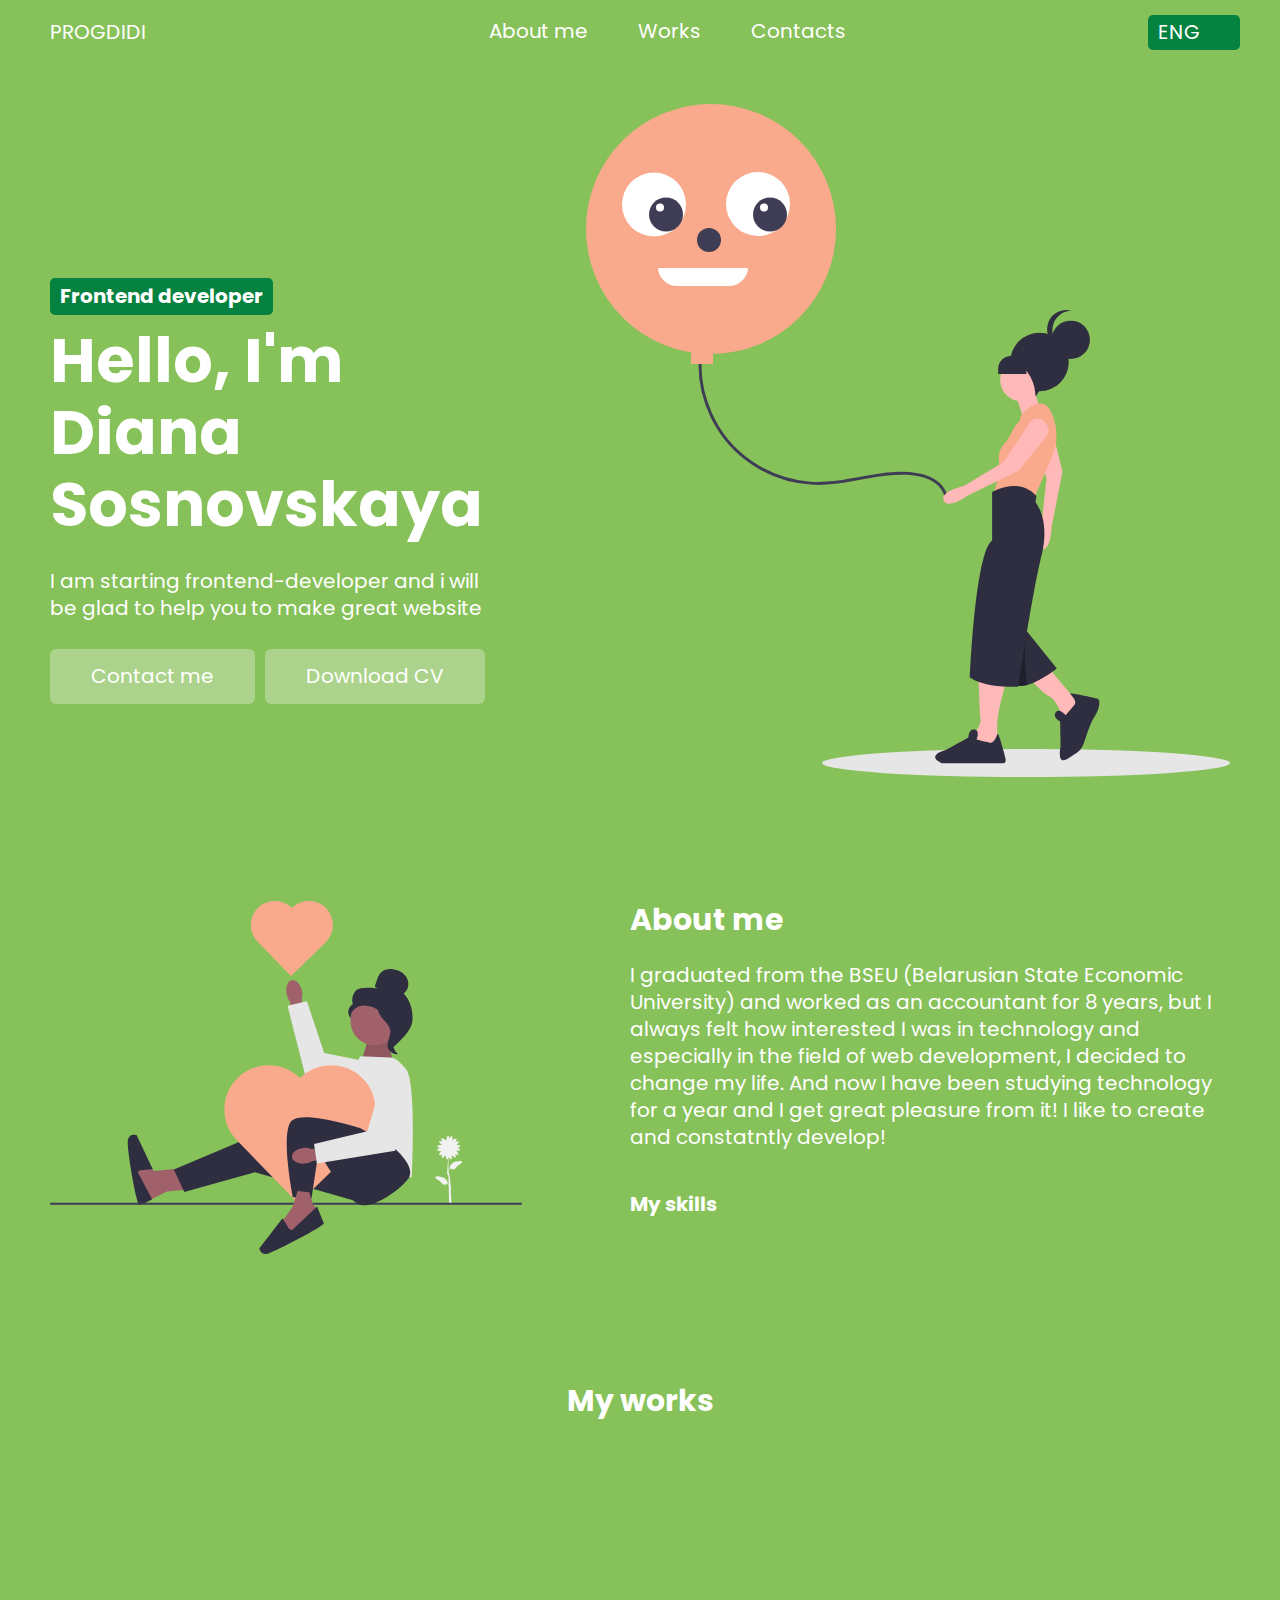
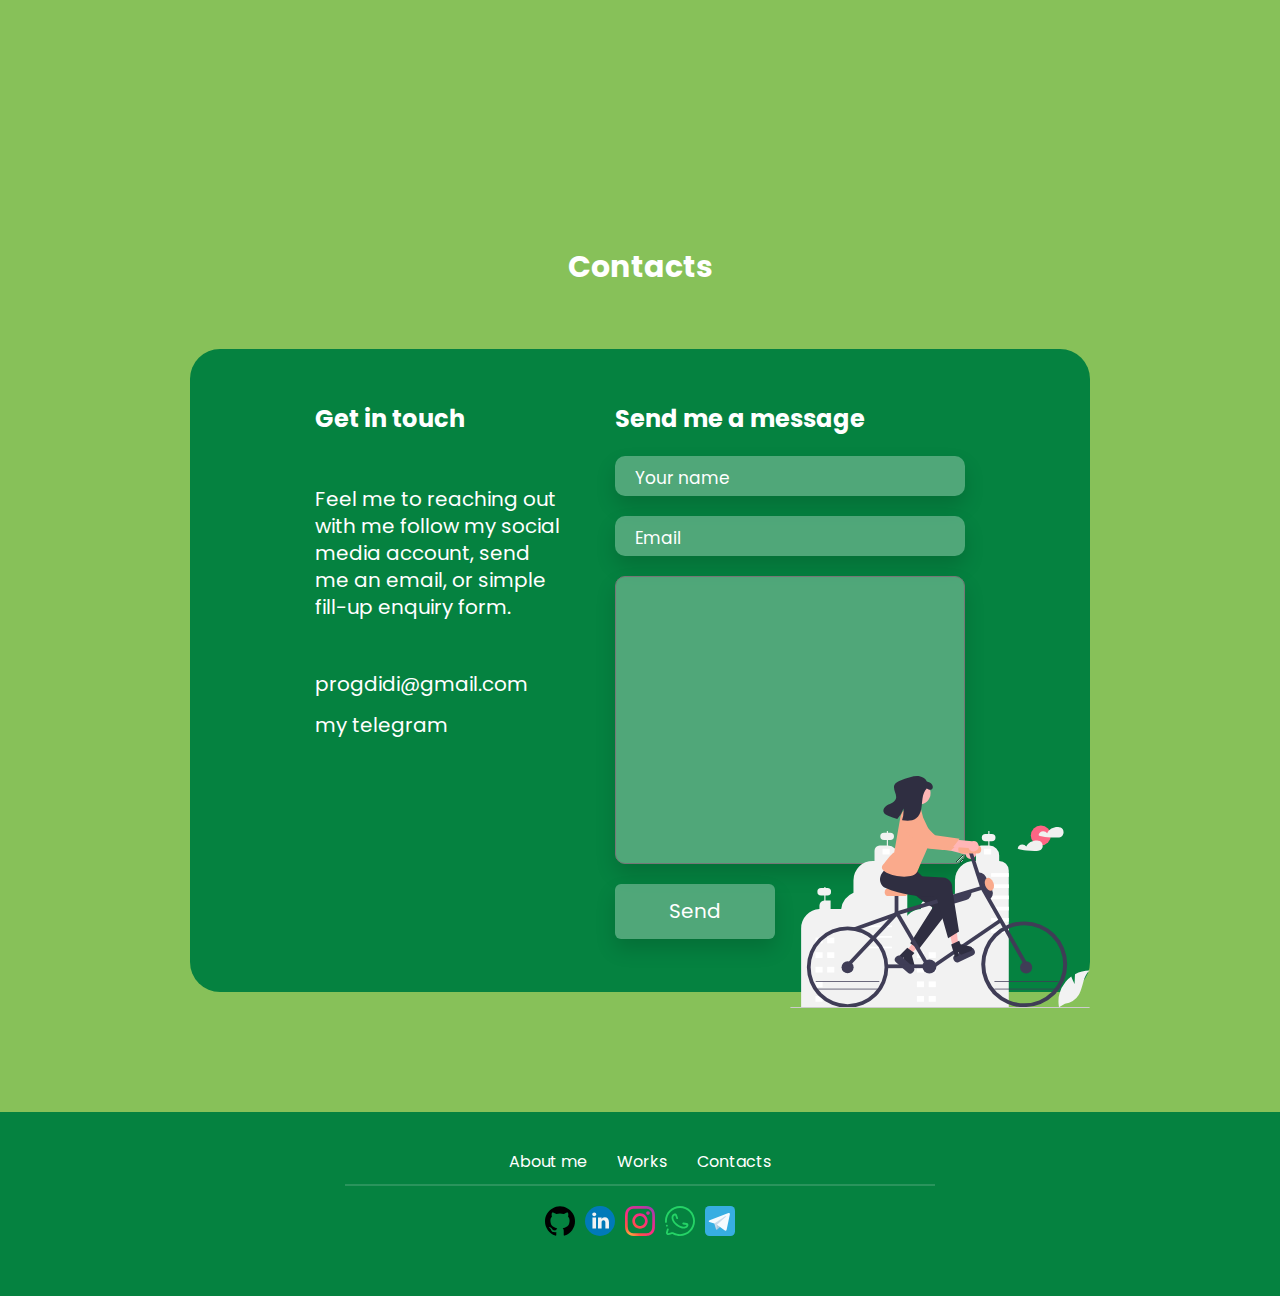
==== index.html @ 3c2c2217 "Update index.html" ====
<!DOCTYPE html>
<html lang="en">
<head>
    <meta charset="UTF-8">
    <meta http-equiv="X-UA-Compatible" content="IE=edge">
    <meta name="viewport" content="width=device-width, initial-scale=1.0">
    <title>progdidi portfolio</title>
    <link rel="preconnect" href="https://fonts.googleapis.com">
    <link rel="preconnect" href="https://fonts.gstatic.com" crossorigin>
    <link href="https://fonts.googleapis.com/css2?family=Poppins:wght@400;500;700&display=swap" rel="stylesheet">
    <link rel="icon" href="images/progdidi-website-favicon-black.png" type="image/x-icon">
    <link rel="stylesheet" href="https://cdnjs.cloudflare.com/ajax/libs/font-awesome/6.4.0/css/all.min.css" integrity="sha512-iecdLmaskl7CVkqkXNQ/ZH/XLlvWZOJyj7Yy7tcenmpD1ypASozpmT/E0iPtmFIB46ZmdtAc9eNBvH0H/ZpiBw==" crossorigin="anonymous" referrerpolicy="no-referrer" />
    <link rel="stylesheet" href="css/style.min.css">
</head>
<body>

    <header class="header">
        <div class="container">
            <div class="header__inner">
                <a href="#" class="header__logo"> 
                    PROGDIDI
                </a>
                
                <nav class="menu">
                    <button class="menu__btn">
                        <span></span>
                        <span></span>
                        <span></span>
                    </button>
                    <ul class="menu__list">
                        <li class="menu__list-item"><a href="#about" class="menu__list-link lng-menu-about">About me</a></li>
                        <li class="menu__list-item"><a href="#works" class="menu__list-link lng-menu-works">Works</a></li>
                        <li class="menu__list-item"><a href="#contacts" class="menu__list-link lng-menu-contacts">Contacts</a></li>
                    </ul>
                </nav>

                <div class="languages">

                    <div id="select" class="languages-select">
                        <div class="languages-select__input">
                            <span>ENG</span>
                            <i class="fa fa-angle-down" aria-hidden="true"></i> 
                        </div>
                        <div class="languages-select__dropdown">
                            <ul class="languages-select__list">
                                <li class="languages-select__list-item">ENG</li>
                                <li class="languages-select__list-item">RU</li>
                            </ul>
                        </div>
                    </div>
                </div>
            </div>           

        </div>
    </header>

   <section class="promo">
        <div class="container">
            <div class="promo__inner">
                <div class="promo__info">
                    <h4 class="promo__info-subtitle">Frontend developer</h4>
                    <h1 class="promo__info-title lng-title">Hello, I'm Diana Sosnovskaya</h1>
                    <p class="promo__info-descr lng-descr">I am starting frontend-developer and i will be glad to help you to make great website </p>
                    <div class="promo__info-buttons">
                        <a href="#contacts" class="promo__info-btn contact">Contact me</a>
                        <a href="helpers/resume.pdf" download class="promo__info-btn cv">Download CV</a>
                    </div>
                </div>
                <div class="promo__visual">
                    <img src="images/header/main.svg" alt="promo" class="promo__visual-img">
                </div>
            </div>
            
        </div>
    </section>

    <section id="about" class="about">
        <div class="container">
            <div class="about__inner">
                <div class="about__media">
                    <img src="images/about/about.svg" alt="" class="about__media-img">
                </div>
                <div class="about__content">
                    <h3 class="about__title section__title lng-menu-about">About me</h3>
                    <p class="about__text lng-about">I graduated from the BSEU (Belarusian State Economic University) and worked as an accountant for 8 years, but I always felt how interested I was in technology and especially in the field of web development, I decided to change my life. And now I have been studying technology for a year and I get great pleasure from it! I like to create and constatntly develop! </p>

                    
                    <div class="skills__items">
                        <h3 class="about__title">My skills</h3>
                        <ul class="skills__list">
                            <li class="skills__list-item wow animate__animated data-wow-duration="2s" data-wow-delay="0.1s"">
                                <img src="images/about/skills/html.svg" alt="html" class="skills__list-img">
                            </li>

                            <li class="skills__list-item wow animate__animated data-wow-duration="2s" data-wow-delay="0.2s"">
                                <img src="images/about/skills/css.svg" alt="css" class="skills__list-img">
                            </li>

                            <li class="skills__list-item wow animate__animated data-wow-duration="2s" data-wow-delay="0.3s"">
                                <img src="images/about/skills/js.svg" alt="javascript" class="skills__list-img">
                            </li>

                            <li class="skills__list-item wow animate__animated data-wow-duration="2s" data-wow-delay="0.4s"">
                                <img src="images/about/skills/react.svg" alt="react" class="skills__list-img">
                            </li>

                            <li class="skills__list-item wow animate__animated data-wow-duration="2s" data-wow-delay="0.5s"">
                                <img src="images/about/skills/redux.svg" alt="redux" class="skills__list-img">
                            </li>

                            <li class="skills__list-item wow animate__animated data-wow-duration="2s" data-wow-delay="0.5s"">
                                <img src="images/about/skills/tailwind.svg" alt="tailwind" class="skills__list-img">
                            </li>

                            <li class="skills__list-item wow animate__animated data-wow-duration="2s" data-wow-delay="0.6s"">
                                <img src="images/about/skills/git.svg" alt="git" class="skills__list-img">
                            </li>
                            
                        </ul>
                    </div>
                </div>
            </div>
            
        </div>
    </section>

    <section id="works" class="works">
        <div class="container">
            <h3 class="section__title works__title lng-menu-works">My works</h3>

            <div class="works__inner">
                <!-- clerksy -->
                <div class="works__item wow animate__animated data-wow-duration="2s" data-wow-delay="0.6s"">
                    <div class="works__item-about">
                        <div class="works__item-tags">
                            <p class="works-tag">html</p><p class="works-tag">scss</p><p class="works-tag">js</p><p class="works-tag">gulp</p>
                        </div>

                        <div class="slider">
                            <div class="slider-container">
                                <div class="slide">
                                    <img src="images/works/clerksy1.png" alt="calc" class="works__item-img slide-img">
                                </div>
                                <div class="slide">
                                    <img src="images/works/clerksy2.png" alt="calc" class="works__item-img slide-img">
                                </div>
                                <div class="slide">
                                    <img src="images/works/clerksy3.png" alt="calc" class="works__item-img slide-img">
                                </div>
                                <div class="slide">
                                    <img src="images/works/clerksy4.png" alt="calc" class="works__item-img slide-img">
                                </div>
                                <div class="slide">
                                    <img src="images/works/clerksy5.png" alt="calc" class="works__item-img slide-img">
                                </div>
                                <div class="slide">
                                    <img src="images/works/clerksy6.png" alt="calc" class="works__item-img slide-img">
                                </div>
                                <div class="slide">
                                    <img src="images/works/clerksy7.png" alt="calc" class="works__item-img slide-img">
                                </div>
                                <div class="slide">
                                    <img src="images/works/clerksy8.png" alt="calc" class="works__item-img slide-img">
                                </div>
                            </div>
                            <div class="button-container">
                                <button class="prevBtn"><</button>
                                <button class="nextBtn">></button>
                            </div>
                        </div>
                        <h5 class="works__item-title">Landing page for HR company</h5>
                        <p class="works__item-decr lng-meditation">Responsive landing page about meditation, made using HTML, SCSS, Javascript. Compiled via Gulp </p>
    
                        <div class="works__item-buttons">
                            <a href="https://progdidi.github.io/clerksy/app" class="works__item-link lng-visit" target="_blank">visit</a>
                            <a href="https://github.com/progdidi/clerksy" class="works__item-link" target="_blank">github</a>
                        </div>
                    </div>
                </div>

                <!-- coffeshop -->
                <div class="works__item wow animate__animated data-wow-duration="2s" data-wow-delay="0.2s"">
                    <div class="works__item-about">
                        <div class="works__item-tags">
                            <p class="works-tag">html</p><p class="works-tag">scss</p><p class="works-tag">js</p><p class="works-tag">gulp</p>
                        </div>

                        <div class="slider">
                            <div class="slider-container">
                                <div class="slide">
                                    <img src="images/works/coffeeshop.jpg" alt="calc" class="works__item-img slide-img">
                                </div>
                                <div class="slide">
                                    <img src="images/works/coffeeshop2.jpg" alt="calc" class="works__item-img slide-img">
                                </div>
                                <div class="slide">
                                    <img src="images/works/coffeeshop3.jpg" alt="calc" class="works__item-img slide-img">
                                </div>
                                <div class="slide">
                                    <img src="images/works/coffeeshop4.jpg" alt="calc" class="works__item-img slide-img">
                                </div>
                                <div class="slide">
                                    <img src="images/works/coffeeshop5.jpg" alt="calc" class="works__item-img slide-img">
                                </div>
                                <div class="slide">
                                    <img src="images/works/coffeeshop6.jpg" alt="calc" class="works__item-img slide-img">
                                </div>
                            </div>
                            <div class="button-container">
                                <button class="prevBtn"><</button>
                                <button class="nextBtn">></button>
                            </div>
                        </div>
                       
                        <h5 class="works__item-title">Coffeshop Website</h5>
                        <p class="works__item-decr lng-coffeshop">Responsive landing page for a coffee shop, made using HTML, CCSS, Javascript. Compiled via Gulp</p>
    
                        <div class="works__item-buttons">
                            <a href="https://progdidi.github.io/projects/coffeshop/" class="works__item-link lng-visit" target="_blank">visit</a>
                            <a href="https://github.com/progdidi/coffeshop" class="works__item-link" target="_blank">github</a>
                        </div>
                    </div>
                </div>


                
                <!-- gentlekiss -->
                <div class="works__item wow animate__animated data-wow-duration="2s" data-wow-delay="0.4s"">
                    <div class="works__item-about">
                        <div class="works__item-tags">
                            <p class="works-tag">html</p><p class="works-tag">css</p><p class="works-tag">js</p><p class="works-tag">phpmailer</p>
                        </div>

                        <div class="slider">
                            <div class="slider-container">
                                <div class="slide">
                                    <img src="images/works/coprus1.png" alt="calc" class="works__item-img slide-img">
                                </div>
                                <div class="slide">
                                    <img src="images/works/coprus2.png" alt="calc" class="works__item-img slide-img">
                                </div>
                                <div class="slide">
                                    <img src="images/works/coprus3.png" alt="calc" class="works__item-img slide-img">
                                </div>
                                <div class="slide">
                                    <img src="images/works/coprus4.png" alt="calc" class="works__item-img slide-img">
                                </div>
                                <div class="slide">
                                    <img src="images/works/coprus5.png" alt="calc" class="works__item-img slide-img">
                                </div>
                                <div class="slide">
                                    <img src="images/works/coprus6.png" alt="calc" class="works__item-img slide-img">
                                </div>
                                <div class="slide">
                                    <img src="images/works/coprus7.png" alt="calc" class="works__item-img slide-img">
                                </div>
                            </div>
                            <div class="button-container">
                                <button class="prevBtn"><</button>
                                <button class="nextBtn">></button>
                            </div>
                        </div>
                        <h5 class="works__item-title">Website for copywrighter</h5>
                        <p class="works__item-decr lng-gentlekiss">Responsive landing page for a copywrighter, made using HTML, SCSS, Javascript. Compiled via Gulp </p>
    
                        <div class="works__item-buttons">
                            <a href="https://koprus.ru" class="works__item-link lng-visit" target="_blank">visit</a>
                            <a href="https://github.com/progdidi/coprus" class="works__item-link" target="_blank">github</a>
                        </div>
                    </div>
                    
                    
                    
                </div>
                 <!-- portfolio -->
                 <div class="works__item wow animate__animated data-wow-duration="2s" data-wow-delay="0.2s"">
                    <div class="works__item-about">
                        <div class="works__item-tags">
                            <p class="works-tag">html</p><p class="works-tag">scss</p><p class="works-tag">js</p><p class="works-tag">gulp</p>
                        </div>

                        <div class="slider">
                            <div class="slider-container">
                                <div class="slide">
                                    <img src="images/works/portfolio.jpg" alt="calc" class="works__item-img slide-img">
                                </div>
                                <div class="slide">
                                    <img src="images/works/portfolio2.jpg" alt="calc" class="works__item-img slide-img">
                                </div>
                                <div class="slide">
                                    <img src="images/works/portfolio3.jpg" alt="calc" class="works__item-img slide-img">
                                </div>
                                <div class="slide">
                                    <img src="images/works/portfolio4.jpg" alt="calc" class="works__item-img slide-img">
                                </div>
                                <div class="slide">
                                    <img src="images/works/portfolio5.jpg" alt="calc" class="works__item-img slide-img">
                                </div>
                            </div>
                            <div class="button-container">
                                <button class="prevBtn"><</button>
                                <button class="nextBtn">></button>
                            </div>
                        </div>
                        
                        <h5 class="works__item-title">My portfolio</h5>
                        <p class="works__item-decr lng-portfolio">Responsive multilanguage portfolio landing page , made using HTML, SCSS, Javascript. Compiled via Gulp</p>
    
                        <div class="works__item-buttons">
                            <a href="https://github.com/progdidi/portfolio" class="works__item-link" target="_blank">github</a>
                        </div>
                    </div>
                    
                    
                </div>

                <!-- BeHood -->
                <div class="works__item wow animate__animated data-wow-duration="2s" data-wow-delay="0.6s"">
                    <div class="works__item-about">
                        <div class="works__item-tags">
                            <p class="works-tag">html</p><p class="works-tag">scss</p><p class="works-tag">js</p><p class="works-tag">gulp</p>
                        </div>

                        <div class="slider">
                            <div class="slider-container">
                                <div class="slide">
                                    <img src="images/works/behood.png" alt="calc" class="works__item-img slide-img">
                                </div>
                                <div class="slide">
                                    <img src="images/works/behood.png" alt="calc" class="works__item-img slide-img">
                                </div>
                            </div>
                            <div class="button-container">
                                <button class="prevBtn"><</button>
                                <button class="nextBtn">></button>
                            </div>
                        </div>
                        <h5 class="works__item-title">Positive quotes generator</h5>
                        <p class="works__item-decr lng-meditation">Responsive landing page for quotes generator, made using HTML, SCSS, Javascript. Compiled via Gulp </p>
    
                        <div class="works__item-buttons">
                            <a href="https://progdidi.github.io/BeHood/app" class="works__item-link lng-visit" target="_blank">visit</a>
                            <a href="https://github.com/progdidi/BeHood" class="works__item-link" target="_blank">github</a>
                        </div>
                    </div>
                 
                    
                   
                </div>

                <!-- calculator -->
                <div class="works__item wow animate__animated data-wow-duration="2s" data-wow-delay="0.2s"">
                    <div class="works__item-about">
                        <div class="works__item-tags">
                            <p class="works-tag">html</p><p class="works-tag">tailwindcss</p><p class="works-tag">js</p>
                        </div>

                        <div class="slider">
                            <div class="slider-container">
                                <div class="slide">
                                    <img src="images/works/calculator.jpg" alt="calc" class="works__item-img slide-img">
                                </div>
                                <div class="slide">
                                    <img src="images/works/calculator.jpg" alt="calc" class="works__item-img slide-img">
                                </div>
                                </div>
                            <div class="button-container">
                                <button class="prevBtn"><</button>
                                <button class="nextBtn">></button>
                            </div>
                        </div>
                       
                        <h5 class="works__item-title">Calculator</h5>
                        <p class="works__item-decr lng-coffeshop">Calculator made with JS and TailwindCSS</p>
    
                        <div class="works__item-buttons">
                            <a href="https://progdidi.github.io/projects/coffeshop/" class="works__item-link lng-visit" target="_blank">visit</a>
                            <a href="https://github.com/progdidi/coffeshop" class="works__item-link" target="_blank">github</a>
                        </div>
                    </div>
                    
                    
                    
                </div>

                <!-- donelist -->
                <div class="works__item wow animate__animated data-wow-duration="2s" data-wow-delay="0.2s"">
                    <div class="works__item-about">
                        <div class="works__item-tags">
                            <p class="works-tag">html</p><p class="works-tag">tailwindcss</p><p class="works-tag">js</p>
                        </div>

                        <div class="slider">
                            <div class="slider-container">
                                <div class="slide">
                                    <img src="images/works/donelist.jpg" alt="calc" class="works__item-img slide-img">
                                </div>
                                <div class="slide">
                                    <img src="images/works/donelist.jpg" alt="calc" class="works__item-img slide-img">
                                </div>
                                </div>
                            <div class="button-container">
                                <button class="prevBtn"><</button>
                                <button class="nextBtn">></button>
                            </div>
                        </div>
                       
                        <h5 class="works__item-title">DoneList</h5>
                        <p class="works__item-decr lng-coffeshop">todo list and notes</p>
    
                        <div class="works__item-buttons">
                            <a href="https://progdidi.github.io/projects/coffeshop/" class="works__item-link lng-visit" target="_blank">visit</a>
                            <a href="https://github.com/progdidi/coffeshop" class="works__item-link" target="_blank">github</a>
                        </div>
                    </div>
                    
                    
                    
                </div>

                                
                
                <!-- food-zero -->
                <div class="works__item wow animate__animated data-wow-duration="2s" data-wow-delay="0.2s"">
                    <div class="works__item-about">
                        <div class="works__item-tags">
                            <p class="works-tag">html</p><p class="works-tag">css</p><p class="works-tag">react</p>
                        </div>

                        <div class="slider">
                            <div class="slider-container">
                                <div class="slide">
                                    <img src="images/works/food-zero.png" alt="calc" class="works__item-img slide-img">
                                </div>
                                <div class="slide">
                                    <img src="images/works/food-zero1.jpg" alt="calc" class="works__item-img slide-img">
                                </div>
                                <div class="slide">
                                    <img src="images/works/food-zero2.jpg" alt="calc" class="works__item-img slide-img">
                                </div>
                                <div class="slide">
                                    <img src="images/works/food-zero3.jpg" alt="calc" class="works__item-img slide-img">
                                </div>
                                <div class="slide">
                                    <img src="images/works/food-zero4.jpg" alt="calc" class="works__item-img slide-img">
                                </div>
                                <div class="slide">
                                    <img src="images/works/food-zero5.jpg" alt="calc" class="works__item-img slide-img">
                                </div>
                            </div>
                            <div class="button-container">
                                <button class="prevBtn"><</button>
                                <button class="nextBtn">></button>
                            </div>
                        </div>
                        <h5 class="works__item-title">Food zero</h5>
                        <p class="works__item-decr lng-organik">React manypage website for restaurant</p>
    
                        <div class="works__item-buttons">
                            <a href="https://progdidi.github.io/organik/" class="works__item-link lng-visit" target="_blank">visit</a>
                            <a href="https://github.com/progdidi/organik" class="works__item-link" target="_blank">github</a>
                        </div>
                    </div>
                </div>
                
                 <!-- study timer -->
                 <div class="works__item wow animate__animated data-wow-duration="2s" data-wow-delay="0.2s"">
                    <div class="works__item-about">
                        <div class="works__item-tags">
                            <p class="works-tag">html</p><p class="works-tag">scss</p><p class="works-tag">js</p><p class="works-tag">gulp</p>
                        </div>

                        <div class="slider">
                            <div class="slider-container">
                                <div class="slide">
                                    <img src="images/works/generator.png" alt="calc" class="works__item-img slide-img">
                                </div>
                            </div>
                            <div class="button-container">
                                <button class="prevBtn"><</button>
                                <button class="nextBtn">></button>
                            </div>
                        </div>
                        <h5 class="works__item-title">Study timer</h5>
                        <p class="works__item-decr lng-generator">Study timer on JavaScript</p>
    
                        <div class="works__item-buttons">
                            <a href="https://progdidi.github.io/narutoQ" class="works__item-link lng-visit" target="_blank">visit</a>
                            <a href="https://github.com/progdidi/narutoQ" class="works__item-link" target="_blank">github</a>
                        </div>
                    </div>
                    
                    
                    
                </div>
                <!-- mediation -->
                <div class="works__item wow animate__animated data-wow-duration="2s" data-wow-delay="0.6s"">
                    <div class="works__item-about">
                        <div class="works__item-tags">
                            <p class="works-tag">html</p><p class="works-tag">scss</p><p class="works-tag">js</p><p class="works-tag">gulp</p>
                        </div>

                        <div class="slider">
                            <div class="slider-container">
                                <div class="slide">
                                    <img src="images/works/meditation.jpg" alt="calc" class="works__item-img slide-img">
                                </div>
                                <div class="slide">
                                    <img src="images/works/meditation2.jpg" alt="calc" class="works__item-img slide-img">
                                </div>
                                <div class="slide">
                                    <img src="images/works/meditation3.jpg" alt="calc" class="works__item-img slide-img">
                                </div>
                                <div class="slide">
                                    <img src="images/works/meditation4.jpg" alt="calc" class="works__item-img slide-img">
                                </div>
                                <div class="slide">
                                    <img src="images/works/meditation5.jpg" alt="calc" class="works__item-img slide-img">
                                </div>
                                <div class="slide">
                                    <img src="images/works/meditation6.jpg" alt="calc" class="works__item-img slide-img">
                                </div>
                                <div class="slide">
                                    <img src="images/works/meditation7.jpg" alt="calc" class="works__item-img slide-img">
                                </div>
                                <div class="slide">
                                    <img src="images/works/meditation8.jpg" alt="calc" class="works__item-img slide-img">
                                </div>
                            </div>
                            <div class="button-container">
                                <button class="prevBtn"><</button>
                                <button class="nextBtn">></button>
                            </div>
                        </div>
                        <h5 class="works__item-title">Website about meditation</h5>
                        <p class="works__item-decr lng-meditation">Responsive landing page about meditation, made using HTML, SCSS, Javascript. Compiled via Gulp </p>
    
                        <div class="works__item-buttons">
                            <a href="https://progdidi.github.io/projects/meditation/" class="works__item-link lng-visit" target="_blank">visit</a>
                            <a href="https://github.com/progdidi/meditation" class="works__item-link" target="_blank">github</a>
                        </div>
                    </div>
                    
                    
                   
                </div>
                <!-- organik -->
                <div class="works__item wow animate__animated data-wow-duration="2s" data-wow-delay="0.2s"">
                    <div class="works__item-about">
                        <div class="works__item-tags">
                            <p class="works-tag">html</p><p class="works-tag">css</p><p class="works-tag">react</p><p class="works-tag">redux</p>
                        </div>

                        <div class="slider">
                            <div class="slider-container">
                                <div class="slide">
                                    <img src="images/works/organik.jpg" alt="calc" class="works__item-img slide-img">
                                </div>
                                <div class="slide">
                                    <img src="images/works/organik2.jpg" alt="calc" class="works__item-img slide-img">
                                </div>
                                <div class="slide">
                                    <img src="images/works/organik3.jpg" alt="calc" class="works__item-img slide-img">
                                </div>
                                <div class="slide">
                                    <img src="images/works/organik4.jpg" alt="calc" class="works__item-img slide-img">
                                </div>
                                <div class="slide">
                                    <img src="images/works/organik5.jpg" alt="calc" class="works__item-img slide-img">
                                </div>
                                <div class="slide">
                                    <img src="images/works/organik6.jpg" alt="calc" class="works__item-img slide-img">
                                </div>
                                <div class="slide">
                                    <img src="images/works/organik7.jpg" alt="calc" class="works__item-img slide-img">
                                </div>
                                <div class="slide">
                                    <img src="images/works/organik8.jpg" alt="calc" class="works__item-img slide-img">
                                </div>
                            </div>
                            <div class="button-container">
                                <button class="prevBtn"><</button>
                                <button class="nextBtn">></button>
                            </div>
                        </div>
                        <h5 class="works__item-title">Organik shop Website</h5>
                        <p class="works__item-decr lng-organik">React manypage website for shop of organik projects</p>
    
                        <div class="works__item-buttons">
                            <a href="https://progdidi.github.io/organik/" class="works__item-link lng-visit" target="_blank">visit</a>
                            <a href="https://github.com/progdidi/organik" class="works__item-link" target="_blank">github</a>
                        </div>
                    </div>
                    
                    
                    
                </div>
               
                
               
                
              </div>
        </div>
    </section>
 
    <section id="contacts" class="contacts">
        <div class="container">
            <h3 class="contacts__title lng-menu-contacts section__title">Contacts</h3>
            <div class="contacts__inner">
                <div class="contacts__description">
                    <h6 class="contacts__description-title section__subtitle">Get in touch</h6>
                    <p class="contacts__description-text">Feel me to reaching out with me follow my social media account, send me an email, or simple fill-up enquiry form.</p>
                    <a href="mail:progdidi@gmail.com" class="contacts__description-mail">progdidi@gmail.com</a>
                    <p class="contacts__description-telegram">my telegram<a href="" class="contacts__description-link"></a></p>
                    
                </div>
                <form action="mailer/mailer/smart.php" method="POST" class="contacts__form">
                    <h6 class="contacts__form-title section__subtitle">Send me a message</h6>
                    <input type="text" class="contacts__form-input" placeholder="Your name" name="name">
                    <input type="mail" class="contacts__form-input" placeholder="Email" name="email">
                    <textarea id="" cols="30" rows="10" class="contacts__form-text" name="message"></textarea>
                    <button type="submit" class="contacts__form-btn">Send</button>
                </form>
            </div>

            

        </div>

       
    </section>

    <footer class="footer">
        <div class="container">
            <div class="footer__menu">
                <ul class="menu__list">
                    <li class="menu__list-item "><a href="#about" class="menu__list-link lng-menu-about">About me</a></li>
                    <li class="menu__list-item"><a href="#works" class="menu__list-link lng-menu-works">Works</a></li>
                    <li class="menu__list-item"><a href="#contacts" class="menu__list-link lng-menu-contacts">Contacts</a></li>
                </ul>
            </div>

            <div class="social">
                <ul class="social__list">
                    <li class="social__list-item"><a href="https://github.com/progdidi" class="social__list-link" target="_blank"><img src="images/social/github.svg" alt="github" class="social__list-img"></a></li>
                    <li class="social__list-item"><a href="https://www.linkedin.com/in/progdidi/" class="social__list-link" target="_blank"><img src="images/social/linkedin.svg" alt="linkedin" class="social__list-img"></a></li>
                    <li class="social__list-item"><a href="https://www.instagram.com/smetankihochesh/" class="social__list-link" target="_blank"><img src="images/social/instagram.svg" alt="instagram" class="social__list-img"></a></li>
                    <li class="social__list-item"><a href="https://wa.me/48696617119" class="social__list-link" target="_blank"><img src="images/social/whatsapp.svg" alt="whatsapp" class="social__list-img"></a></li>
                    <li class="social__list-item"><a href="https://t.me/progdidi" class="social__list-link" target="_blank"><img src="images/social/telegram.svg" alt="telegram" class="social__list-img"></a></li>
                </ul>
            </div>
        </div>
    </footer> 

    
    
    <!-- <script type="text/javascript" src="http://code.jquery.com/jquery-1.7.1.min.js"></script> -->
    <script src="js/main.min.js" ></script>
</body>
</html>
---- css/style.min.css ----
*,*::before,*::after{-webkit-box-sizing:border-box;box-sizing:border-box;padding:0;margin:0}html{scroll-behavior:smooth}a{text-decoration:none;color:inherit}button{border:none;cursor:pointer}body{background-color:#87c159;color:#fff;font-family:"Poppins",sans-serif;font-size:20px;line-height:27px}.container{max-width:1200px;padding:0 10px;margin:0 auto}.section__title{text-align:center;padding:10px 30px;border-radius:4px;font-weight:700;font-size:30px;line-height:45px;margin-bottom:50px;color:#fff}.section__subtitle{font-weight:700;font-size:24px;line-height:34px;color:#fff}html{-webkit-box-sizing:border-box;box-sizing:border-box}*,*::after,*::before{-webkit-box-sizing:inherit;box-sizing:inherit}ul[class],ol[class]{padding:0}body,h1,h2,h3,h4,h5,h6,p,ul,ol,li,figure,figcaption,blockquote,dl,dd{margin:0;font-size:inherit}ul[class]{list-style:none}img{max-width:100%;display:block}input,button,textarea,select{font:inherit}a{text-decoration:none}.slick-slider{position:relative;display:block;-webkit-box-sizing:border-box;box-sizing:border-box;-webkit-touch-callout:none;-webkit-user-select:none;-moz-user-select:none;-ms-user-select:none;user-select:none;-ms-touch-action:pan-y;touch-action:pan-y;-webkit-tap-highlight-color:rgba(0,0,0,0)}.slick-list{position:relative;overflow:hidden;display:block;margin:0;padding:0}.slick-list:focus{outline:none}.slick-list.dragging{cursor:pointer;cursor:hand}.slick-slider .slick-track,.slick-slider .slick-list{-webkit-transform:translate3d(0, 0, 0);-ms-transform:translate3d(0, 0, 0);transform:translate3d(0, 0, 0)}.slick-track{position:relative;left:0;top:0;display:block;margin-left:auto;margin-right:auto}.slick-track:before,.slick-track:after{content:"";display:table}.slick-track:after{clear:both}.slick-loading .slick-track{visibility:hidden}.slick-slide{float:left;height:100%;min-height:1px;display:none}[dir=rtl] .slick-slide{float:right}.slick-slide img{display:block}.slick-slide.slick-loading img{display:none}.slick-slide.dragging img{pointer-events:none}.slick-initialized .slick-slide{display:block}.slick-loading .slick-slide{visibility:hidden}.slick-vertical .slick-slide{display:block;height:auto;border:1px solid rgba(0,0,0,0)}.slick-arrow.slick-hidden{display:none}.slick-arrow{background-color:rgba(0,0,0,0);border:none;cursor:pointer;padding:0;position:absolute;z-index:2}.work-next,.work-prev{background:-o-linear-gradient(2.68deg, #E2A300 4.47%, #E29500 95.53%);background:linear-gradient(87.32deg, #E2A300 4.47%, #E29500 95.53%);border-radius:50%;padding:12px;top:50%;-webkit-transform:translateY(-50%);-ms-transform:translateY(-50%);transform:translateY(-50%)}.work-next{right:0}.work-prev{left:0}.header{padding:15px 0 15px}.header__inner{display:-webkit-box;display:-ms-flexbox;display:flex;-webkit-box-align:center;-ms-flex-align:center;align-items:center;-webkit-box-pack:justify;-ms-flex-pack:justify;justify-content:space-between}.header .languages-select{width:100%;position:relative;margin-left:10px;min-width:82px}.header .languages-select.open .languages-select__dropdown{display:block}.header .languages-select.open .languages-select__input{border-bottom:none}.header .languages-select__input{background-color:#058240;color:#fff;padding:5px 10px;border-radius:5px;min-width:40px;display:-webkit-box;display:-ms-flexbox;display:flex;-webkit-box-pack:justify;-ms-flex-pack:justify;justify-content:space-between;-webkit-box-align:center;-ms-flex-align:center;align-items:center;padding:5px 10px;cursor:pointer;height:35px}.header .languages-select__dropdown{display:none;position:absolute;background-color:#058240;color:#fff;left:0;right:0;top:34px;max-height:100px;overflow-y:auto;-webkit-box-shadow:2px 3px 5px #058240;box-shadow:2px 3px 5px #058240}.header .languages-select__list-item{padding:5px;border-bottom:.5px solid #fff;cursor:pointer;-webkit-transition:all .5s;-o-transition:all .5s;transition:all .5s}.header .languages-select__list-item:hover{background-color:rgba(255,255,255,.3)}.header .languages-select__list-item:last-child{border-bottom:none}.menu{display:-webkit-box;display:-ms-flexbox;display:flex}.menu__btn{width:40px;height:30px;display:-webkit-box;display:-ms-flexbox;display:flex;-webkit-box-orient:vertical;-webkit-box-direction:normal;-ms-flex-direction:column;flex-direction:column;-webkit-box-pack:justify;-ms-flex-pack:justify;justify-content:space-between;padding:0;border:none;background-color:rgba(0,0,0,0);display:none}.menu__btn span{height:4px;width:100%;background-color:#fff}.menu__list{display:-webkit-box;display:-ms-flexbox;display:flex;-webkit-box-pack:justify;-ms-flex-pack:justify;justify-content:space-between;max-width:810px}.menu__list-item{margin-left:50px;border-bottom:2px solid rgba(0,0,0,0);-webkit-transition:all .3s;-o-transition:all .3s;transition:all .3s}.menu__list-item:hover{border-bottom-color:#fff}.fixed-header{position:fixed;background-color:#058240;top:0;left:0;width:100%;z-index:3;-webkit-box-shadow:1px 17px 33px 2px #014e62;box-shadow:1px 17px 33px 2px #014e62}.fixed-header .languages-select__input{background-color:#87c159}.fixed-header .languages-select__dropdown{background-color:#87c159}*,*::before,*::after{-webkit-box-sizing:border-box;box-sizing:border-box;padding:0;margin:0}html{scroll-behavior:smooth}a{text-decoration:none;color:inherit}button{border:none;cursor:pointer}body{background-color:#87c159;color:#fff;font-family:"Poppins",sans-serif;font-size:20px;line-height:27px}.container{max-width:1200px;padding:0 10px;margin:0 auto}.section__title{text-align:center;padding:10px 30px;border-radius:4px;font-weight:700;font-size:30px;line-height:45px;margin-bottom:50px;color:#fff}.section__subtitle{font-weight:700;font-size:24px;line-height:34px;color:#fff}.promo{padding-top:39px;padding-bottom:10px}.promo__inner{display:-webkit-box;display:-ms-flexbox;display:flex;-webkit-box-pack:justify;-ms-flex-pack:justify;justify-content:space-between;-webkit-box-align:center;-ms-flex-align:center;align-items:center}.promo__info{max-width:447px;padding-top:100px}.promo__info-subtitle{padding:5px 10px;background-color:#058240;border-radius:5px;width:-webkit-fit-content;width:-moz-fit-content;width:fit-content;margin-bottom:10px}.promo__info-title{font-weight:700;font-size:62px;line-height:72px;color:#fff;margin-bottom:27px}.promo__info-descr{margin-bottom:27px}.promo__info-buttons{display:-webkit-box;display:-ms-flexbox;display:flex}.promo__info-btn{background:rgba(255,255,255,.3);border-radius:6px;padding:14px 41px;margin-right:10px;color:#fff}.promo__info-btn:hover{background:-webkit-gradient(linear, left top, right top, from(#5392a0), color-stop(#014e62), to(#02293d));background:-o-linear-gradient(left, #5392a0, #014e62, #02293d);background:linear-gradient(90deg, #5392a0, #014e62, #02293d)}.promo__visual-img{-webkit-transform:scale(-1, 1);-ms-transform:scale(-1, 1);transform:scale(-1, 1)}@-webkit-keyframes bounce{0%,20%,50%,80%,100%{-webkit-transform:translateY(0);-ms-transform:translateY(0);transform:translateY(0)}40%{-webkit-transform:translateY(-30px);-ms-transform:translateY(-30px);transform:translateY(-30px)}60%{-webkit-transform:translateY(-15px);-ms-transform:translateY(-15px);transform:translateY(-15px)}}@keyframes bounce{0%,20%,50%,80%,100%{-webkit-transform:translateY(0);-ms-transform:translateY(0);transform:translateY(0)}40%{-webkit-transform:translateY(-30px);-ms-transform:translateY(-30px);transform:translateY(-30px)}60%{-webkit-transform:translateY(-15px);-ms-transform:translateY(-15px);transform:translateY(-15px)}}@-webkit-keyframes flash{0%,50%,100%{opacity:1}25%,75%{opacity:0}}@keyframes flash{0%,50%,100%{opacity:1}25%,75%{opacity:0}}@-webkit-keyframes jello{11.1%{-webkit-transform:none;-ms-transform:none;transform:none}22.2%{-webkit-transform:skewX(-12.5deg) skewY(-12.5deg);-ms-transform:skewX(-12.5deg) skewY(-12.5deg);transform:skewX(-12.5deg) skewY(-12.5deg)}33.3%{-webkit-transform:skewX(6.25deg) skewY(6.25deg);-ms-transform:skewX(6.25deg) skewY(6.25deg);transform:skewX(6.25deg) skewY(6.25deg)}44.4%{-webkit-transform:skewX(-3.125deg) skewY(-3.125deg);-ms-transform:skewX(-3.125deg) skewY(-3.125deg);transform:skewX(-3.125deg) skewY(-3.125deg)}55.5%{-webkit-transform:skewX(1.5625deg) skewY(1.5625deg);-ms-transform:skewX(1.5625deg) skewY(1.5625deg);transform:skewX(1.5625deg) skewY(1.5625deg)}66.6%{-webkit-transform:skewX(-0.78125deg) skewY(-0.78125deg);-ms-transform:skewX(-0.78125deg) skewY(-0.78125deg);transform:skewX(-0.78125deg) skewY(-0.78125deg)}77.7%{-webkit-transform:skewX(0.390625deg) skewY(0.390625deg);-ms-transform:skewX(0.390625deg) skewY(0.390625deg);transform:skewX(0.390625deg) skewY(0.390625deg)}88.8%{-webkit-transform:skewX(-0.1953125deg) skewY(-0.1953125deg);-ms-transform:skewX(-0.1953125deg) skewY(-0.1953125deg);transform:skewX(-0.1953125deg) skewY(-0.1953125deg)}100%{-webkit-transform:none;-ms-transform:none;transform:none}}@keyframes jello{11.1%{-webkit-transform:none;-ms-transform:none;transform:none}22.2%{-webkit-transform:skewX(-12.5deg) skewY(-12.5deg);-ms-transform:skewX(-12.5deg) skewY(-12.5deg);transform:skewX(-12.5deg) skewY(-12.5deg)}33.3%{-webkit-transform:skewX(6.25deg) skewY(6.25deg);-ms-transform:skewX(6.25deg) skewY(6.25deg);transform:skewX(6.25deg) skewY(6.25deg)}44.4%{-webkit-transform:skewX(-3.125deg) skewY(-3.125deg);-ms-transform:skewX(-3.125deg) skewY(-3.125deg);transform:skewX(-3.125deg) skewY(-3.125deg)}55.5%{-webkit-transform:skewX(1.5625deg) skewY(1.5625deg);-ms-transform:skewX(1.5625deg) skewY(1.5625deg);transform:skewX(1.5625deg) skewY(1.5625deg)}66.6%{-webkit-transform:skewX(-0.78125deg) skewY(-0.78125deg);-ms-transform:skewX(-0.78125deg) skewY(-0.78125deg);transform:skewX(-0.78125deg) skewY(-0.78125deg)}77.7%{-webkit-transform:skewX(0.390625deg) skewY(0.390625deg);-ms-transform:skewX(0.390625deg) skewY(0.390625deg);transform:skewX(0.390625deg) skewY(0.390625deg)}88.8%{-webkit-transform:skewX(-0.1953125deg) skewY(-0.1953125deg);-ms-transform:skewX(-0.1953125deg) skewY(-0.1953125deg);transform:skewX(-0.1953125deg) skewY(-0.1953125deg)}100%{-webkit-transform:none;-ms-transform:none;transform:none}}@-webkit-keyframes pulse{0%{-webkit-transform:scale(1);-ms-transform:scale(1);transform:scale(1)}50%{-webkit-transform:scale(1.1);-ms-transform:scale(1.1);transform:scale(1.1)}100%{-webkit-transform:scale(1);-ms-transform:scale(1);transform:scale(1)}}@keyframes pulse{0%{-webkit-transform:scale(1);-ms-transform:scale(1);transform:scale(1)}50%{-webkit-transform:scale(1.1);-ms-transform:scale(1.1);transform:scale(1.1)}100%{-webkit-transform:scale(1);-ms-transform:scale(1);transform:scale(1)}}@-webkit-keyframes rubberBand{0%{-webkit-transform:scale3d(1, 1, 1);-ms-transform:scale3d(1, 1, 1);transform:scale3d(1, 1, 1)}30%{-webkit-transform:scale3d(1.25, 0.75, 1);-ms-transform:scale3d(1.25, 0.75, 1);transform:scale3d(1.25, 0.75, 1)}40%{-webkit-transform:scale3d(0.75, 1.25, 1);-ms-transform:scale3d(0.75, 1.25, 1);transform:scale3d(0.75, 1.25, 1)}50%{-webkit-transform:scale3d(1.15, 0.85, 1);-ms-transform:scale3d(1.15, 0.85, 1);transform:scale3d(1.15, 0.85, 1)}65%{-webkit-transform:scale3d(0.95, 1.05, 1);-ms-transform:scale3d(0.95, 1.05, 1);transform:scale3d(0.95, 1.05, 1)}75%{-webkit-transform:scale3d(1.05, 0.95, 1);-ms-transform:scale3d(1.05, 0.95, 1);transform:scale3d(1.05, 0.95, 1)}100%{-webkit-transform:scale3d(1, 1, 1);-ms-transform:scale3d(1, 1, 1);transform:scale3d(1, 1, 1)}}@keyframes rubberBand{0%{-webkit-transform:scale3d(1, 1, 1);-ms-transform:scale3d(1, 1, 1);transform:scale3d(1, 1, 1)}30%{-webkit-transform:scale3d(1.25, 0.75, 1);-ms-transform:scale3d(1.25, 0.75, 1);transform:scale3d(1.25, 0.75, 1)}40%{-webkit-transform:scale3d(0.75, 1.25, 1);-ms-transform:scale3d(0.75, 1.25, 1);transform:scale3d(0.75, 1.25, 1)}50%{-webkit-transform:scale3d(1.15, 0.85, 1);-ms-transform:scale3d(1.15, 0.85, 1);transform:scale3d(1.15, 0.85, 1)}65%{-webkit-transform:scale3d(0.95, 1.05, 1);-ms-transform:scale3d(0.95, 1.05, 1);transform:scale3d(0.95, 1.05, 1)}75%{-webkit-transform:scale3d(1.05, 0.95, 1);-ms-transform:scale3d(1.05, 0.95, 1);transform:scale3d(1.05, 0.95, 1)}100%{-webkit-transform:scale3d(1, 1, 1);-ms-transform:scale3d(1, 1, 1);transform:scale3d(1, 1, 1)}}@-webkit-keyframes shake{0%,100%{-webkit-transform:translateX(0);-ms-transform:translateX(0);transform:translateX(0)}10%,30%,50%,70%,90%{-webkit-transform:translateX(-10px);-ms-transform:translateX(-10px);transform:translateX(-10px)}20%,40%,60%,80%{-webkit-transform:translateX(10px);-ms-transform:translateX(10px);transform:translateX(10px)}}@keyframes shake{0%,100%{-webkit-transform:translateX(0);-ms-transform:translateX(0);transform:translateX(0)}10%,30%,50%,70%,90%{-webkit-transform:translateX(-10px);-ms-transform:translateX(-10px);transform:translateX(-10px)}20%,40%,60%,80%{-webkit-transform:translateX(10px);-ms-transform:translateX(10px);transform:translateX(10px)}}@-webkit-keyframes swing{20%,40%,60%,80%,100%{-webkit-transform-origin:top center;-ms-transform-origin:top center;transform-origin:top center}20%{-webkit-transform:rotate(15deg);-ms-transform:rotate(15deg);transform:rotate(15deg)}40%{-webkit-transform:rotate(-10deg);-ms-transform:rotate(-10deg);transform:rotate(-10deg)}60%{-webkit-transform:rotate(5deg);-ms-transform:rotate(5deg);transform:rotate(5deg)}80%{-webkit-transform:rotate(-5deg);-ms-transform:rotate(-5deg);transform:rotate(-5deg)}100%{-webkit-transform:rotate(0deg);-ms-transform:rotate(0deg);transform:rotate(0deg)}}@keyframes swing{20%,40%,60%,80%,100%{-webkit-transform-origin:top center;-ms-transform-origin:top center;transform-origin:top center}20%{-webkit-transform:rotate(15deg);-ms-transform:rotate(15deg);transform:rotate(15deg)}40%{-webkit-transform:rotate(-10deg);-ms-transform:rotate(-10deg);transform:rotate(-10deg)}60%{-webkit-transform:rotate(5deg);-ms-transform:rotate(5deg);transform:rotate(5deg)}80%{-webkit-transform:rotate(-5deg);-ms-transform:rotate(-5deg);transform:rotate(-5deg)}100%{-webkit-transform:rotate(0deg);-ms-transform:rotate(0deg);transform:rotate(0deg)}}@-webkit-keyframes tada{0%{-webkit-transform:scale(1);-ms-transform:scale(1);transform:scale(1)}10%,20%{-webkit-transform:scale(0.9) rotate(-3deg);-ms-transform:scale(0.9) rotate(-3deg);transform:scale(0.9) rotate(-3deg)}30%,50%,70%,90%{-webkit-transform:scale(1.1) rotate(3deg);-ms-transform:scale(1.1) rotate(3deg);transform:scale(1.1) rotate(3deg)}40%,60%,80%{-webkit-transform:scale(1.1) rotate(-3deg);-ms-transform:scale(1.1) rotate(-3deg);transform:scale(1.1) rotate(-3deg)}100%{-webkit-transform:scale(1) rotate(0);-ms-transform:scale(1) rotate(0);transform:scale(1) rotate(0)}}@keyframes tada{0%{-webkit-transform:scale(1);-ms-transform:scale(1);transform:scale(1)}10%,20%{-webkit-transform:scale(0.9) rotate(-3deg);-ms-transform:scale(0.9) rotate(-3deg);transform:scale(0.9) rotate(-3deg)}30%,50%,70%,90%{-webkit-transform:scale(1.1) rotate(3deg);-ms-transform:scale(1.1) rotate(3deg);transform:scale(1.1) rotate(3deg)}40%,60%,80%{-webkit-transform:scale(1.1) rotate(-3deg);-ms-transform:scale(1.1) rotate(-3deg);transform:scale(1.1) rotate(-3deg)}100%{-webkit-transform:scale(1) rotate(0);-ms-transform:scale(1) rotate(0);transform:scale(1) rotate(0)}}@-webkit-keyframes wobble{0%{-webkit-transform:translateX(0%);-ms-transform:translateX(0%);transform:translateX(0%)}15%{-webkit-transform:translateX(-25%) rotate(-5deg);-ms-transform:translateX(-25%) rotate(-5deg);transform:translateX(-25%) rotate(-5deg)}30%{-webkit-transform:translateX(20%) rotate(3deg);-ms-transform:translateX(20%) rotate(3deg);transform:translateX(20%) rotate(3deg)}45%{-webkit-transform:translateX(-15%) rotate(-3deg);-ms-transform:translateX(-15%) rotate(-3deg);transform:translateX(-15%) rotate(-3deg)}60%{-webkit-transform:translateX(10%) rotate(2deg);-ms-transform:translateX(10%) rotate(2deg);transform:translateX(10%) rotate(2deg)}75%{-webkit-transform:translateX(-5%) rotate(-1deg);-ms-transform:translateX(-5%) rotate(-1deg);transform:translateX(-5%) rotate(-1deg)}100%{-webkit-transform:translateX(0%);-ms-transform:translateX(0%);transform:translateX(0%)}}@keyframes wobble{0%{-webkit-transform:translateX(0%);-ms-transform:translateX(0%);transform:translateX(0%)}15%{-webkit-transform:translateX(-25%) rotate(-5deg);-ms-transform:translateX(-25%) rotate(-5deg);transform:translateX(-25%) rotate(-5deg)}30%{-webkit-transform:translateX(20%) rotate(3deg);-ms-transform:translateX(20%) rotate(3deg);transform:translateX(20%) rotate(3deg)}45%{-webkit-transform:translateX(-15%) rotate(-3deg);-ms-transform:translateX(-15%) rotate(-3deg);transform:translateX(-15%) rotate(-3deg)}60%{-webkit-transform:translateX(10%) rotate(2deg);-ms-transform:translateX(10%) rotate(2deg);transform:translateX(10%) rotate(2deg)}75%{-webkit-transform:translateX(-5%) rotate(-1deg);-ms-transform:translateX(-5%) rotate(-1deg);transform:translateX(-5%) rotate(-1deg)}100%{-webkit-transform:translateX(0%);-ms-transform:translateX(0%);transform:translateX(0%)}}@-webkit-keyframes bounceIn{0%{opacity:0;-webkit-transform:scale(0.3);-ms-transform:scale(0.3);transform:scale(0.3)}50%{opacity:1;-webkit-transform:scale(1.05);-ms-transform:scale(1.05);transform:scale(1.05)}70%{-webkit-transform:scale(0.9);-ms-transform:scale(0.9);transform:scale(0.9)}100%{-webkit-transform:scale(1);-ms-transform:scale(1);transform:scale(1)}}@keyframes bounceIn{0%{opacity:0;-webkit-transform:scale(0.3);-ms-transform:scale(0.3);transform:scale(0.3)}50%{opacity:1;-webkit-transform:scale(1.05);-ms-transform:scale(1.05);transform:scale(1.05)}70%{-webkit-transform:scale(0.9);-ms-transform:scale(0.9);transform:scale(0.9)}100%{-webkit-transform:scale(1);-ms-transform:scale(1);transform:scale(1)}}@-webkit-keyframes bounceInDown{0%{opacity:0;-webkit-transform:translateY(-2000px);-ms-transform:translateY(-2000px);transform:translateY(-2000px)}60%{opacity:1;-webkit-transform:translateY(30px);-ms-transform:translateY(30px);transform:translateY(30px)}80%{-webkit-transform:translateY(-10px);-ms-transform:translateY(-10px);transform:translateY(-10px)}100%{-webkit-transform:translateY(0);-ms-transform:translateY(0);transform:translateY(0)}}@keyframes bounceInDown{0%{opacity:0;-webkit-transform:translateY(-2000px);-ms-transform:translateY(-2000px);transform:translateY(-2000px)}60%{opacity:1;-webkit-transform:translateY(30px);-ms-transform:translateY(30px);transform:translateY(30px)}80%{-webkit-transform:translateY(-10px);-ms-transform:translateY(-10px);transform:translateY(-10px)}100%{-webkit-transform:translateY(0);-ms-transform:translateY(0);transform:translateY(0)}}@-webkit-keyframes bounceInLeft{0%{opacity:0;-webkit-transform:translateX(-2000px);-ms-transform:translateX(-2000px);transform:translateX(-2000px)}60%{opacity:1;-webkit-transform:translateX(30px);-ms-transform:translateX(30px);transform:translateX(30px)}80%{-webkit-transform:translateX(-10px);-ms-transform:translateX(-10px);transform:translateX(-10px)}100%{-webkit-transform:translateX(0);-ms-transform:translateX(0);transform:translateX(0)}}@keyframes bounceInLeft{0%{opacity:0;-webkit-transform:translateX(-2000px);-ms-transform:translateX(-2000px);transform:translateX(-2000px)}60%{opacity:1;-webkit-transform:translateX(30px);-ms-transform:translateX(30px);transform:translateX(30px)}80%{-webkit-transform:translateX(-10px);-ms-transform:translateX(-10px);transform:translateX(-10px)}100%{-webkit-transform:translateX(0);-ms-transform:translateX(0);transform:translateX(0)}}@-webkit-keyframes bounceInRight{0%{opacity:0;-webkit-transform:translateX(2000px);-ms-transform:translateX(2000px);transform:translateX(2000px)}60%{opacity:1;-webkit-transform:translateX(-30px);-ms-transform:translateX(-30px);transform:translateX(-30px)}80%{-webkit-transform:translateX(10px);-ms-transform:translateX(10px);transform:translateX(10px)}100%{-webkit-transform:translateX(0);-ms-transform:translateX(0);transform:translateX(0)}}@keyframes bounceInRight{0%{opacity:0;-webkit-transform:translateX(2000px);-ms-transform:translateX(2000px);transform:translateX(2000px)}60%{opacity:1;-webkit-transform:translateX(-30px);-ms-transform:translateX(-30px);transform:translateX(-30px)}80%{-webkit-transform:translateX(10px);-ms-transform:translateX(10px);transform:translateX(10px)}100%{-webkit-transform:translateX(0);-ms-transform:translateX(0);transform:translateX(0)}}@-webkit-keyframes bounceInUp{0%{opacity:0;-webkit-transform:translateY(2000px);-ms-transform:translateY(2000px);transform:translateY(2000px)}60%{opacity:1;-webkit-transform:translateY(-30px);-ms-transform:translateY(-30px);transform:translateY(-30px)}80%{-webkit-transform:translateY(10px);-ms-transform:translateY(10px);transform:translateY(10px)}100%{-webkit-transform:translateY(0);-ms-transform:translateY(0);transform:translateY(0)}}@keyframes bounceInUp{0%{opacity:0;-webkit-transform:translateY(2000px);-ms-transform:translateY(2000px);transform:translateY(2000px)}60%{opacity:1;-webkit-transform:translateY(-30px);-ms-transform:translateY(-30px);transform:translateY(-30px)}80%{-webkit-transform:translateY(10px);-ms-transform:translateY(10px);transform:translateY(10px)}100%{-webkit-transform:translateY(0);-ms-transform:translateY(0);transform:translateY(0)}}@-webkit-keyframes bounceOut{0%{-webkit-transform:scale(1);-ms-transform:scale(1);transform:scale(1)}25%{-webkit-transform:scale(0.95);-ms-transform:scale(0.95);transform:scale(0.95)}50%{opacity:1;-webkit-transform:scale(1.1);-ms-transform:scale(1.1);transform:scale(1.1)}100%{opacity:0;-webkit-transform:scale(0.3);-ms-transform:scale(0.3);transform:scale(0.3)}}@keyframes bounceOut{0%{-webkit-transform:scale(1);-ms-transform:scale(1);transform:scale(1)}25%{-webkit-transform:scale(0.95);-ms-transform:scale(0.95);transform:scale(0.95)}50%{opacity:1;-webkit-transform:scale(1.1);-ms-transform:scale(1.1);transform:scale(1.1)}100%{opacity:0;-webkit-transform:scale(0.3);-ms-transform:scale(0.3);transform:scale(0.3)}}@-webkit-keyframes bounceOutDown{0%{-webkit-transform:translateY(0);-ms-transform:translateY(0);transform:translateY(0)}20%{opacity:1;-webkit-transform:translateY(-20px);-ms-transform:translateY(-20px);transform:translateY(-20px)}100%{opacity:0;-webkit-transform:translateY(2000px);-ms-transform:translateY(2000px);transform:translateY(2000px)}}@keyframes bounceOutDown{0%{-webkit-transform:translateY(0);-ms-transform:translateY(0);transform:translateY(0)}20%{opacity:1;-webkit-transform:translateY(-20px);-ms-transform:translateY(-20px);transform:translateY(-20px)}100%{opacity:0;-webkit-transform:translateY(2000px);-ms-transform:translateY(2000px);transform:translateY(2000px)}}@-webkit-keyframes bounceOutLeft{0%{-webkit-transform:translateX(0);-ms-transform:translateX(0);transform:translateX(0)}20%{opacity:1;-webkit-transform:translateX(20px);-ms-transform:translateX(20px);transform:translateX(20px)}100%{opacity:0;-webkit-transform:translateX(-2000px);-ms-transform:translateX(-2000px);transform:translateX(-2000px)}}@keyframes bounceOutLeft{0%{-webkit-transform:translateX(0);-ms-transform:translateX(0);transform:translateX(0)}20%{opacity:1;-webkit-transform:translateX(20px);-ms-transform:translateX(20px);transform:translateX(20px)}100%{opacity:0;-webkit-transform:translateX(-2000px);-ms-transform:translateX(-2000px);transform:translateX(-2000px)}}@-webkit-keyframes bounceOutRight{0%{-webkit-transform:translateX(0);-ms-transform:translateX(0);transform:translateX(0)}20%{opacity:1;-webkit-transform:translateX(-20px);-ms-transform:translateX(-20px);transform:translateX(-20px)}100%{opacity:0;-webkit-transform:translateX(2000px);-ms-transform:translateX(2000px);transform:translateX(2000px)}}@keyframes bounceOutRight{0%{-webkit-transform:translateX(0);-ms-transform:translateX(0);transform:translateX(0)}20%{opacity:1;-webkit-transform:translateX(-20px);-ms-transform:translateX(-20px);transform:translateX(-20px)}100%{opacity:0;-webkit-transform:translateX(2000px);-ms-transform:translateX(2000px);transform:translateX(2000px)}}@-webkit-keyframes bounceOutUp{0%{-webkit-transform:translateY(0);-ms-transform:translateY(0);transform:translateY(0)}20%{opacity:1;-webkit-transform:translateY(20px);-ms-transform:translateY(20px);transform:translateY(20px)}100%{opacity:0;-webkit-transform:translateY(-2000px);-ms-transform:translateY(-2000px);transform:translateY(-2000px)}}@keyframes bounceOutUp{0%{-webkit-transform:translateY(0);-ms-transform:translateY(0);transform:translateY(0)}20%{opacity:1;-webkit-transform:translateY(20px);-ms-transform:translateY(20px);transform:translateY(20px)}100%{opacity:0;-webkit-transform:translateY(-2000px);-ms-transform:translateY(-2000px);transform:translateY(-2000px)}}@-webkit-keyframes fadeIn{0%{opacity:0}100%{opacity:1}}@keyframes fadeIn{0%{opacity:0}100%{opacity:1}}@-webkit-keyframes fadeInDown{0%{opacity:0;-webkit-transform:translateY(-20px);-ms-transform:translateY(-20px);transform:translateY(-20px)}100%{opacity:1;-webkit-transform:translateY(0);-ms-transform:translateY(0);transform:translateY(0)}}@keyframes fadeInDown{0%{opacity:0;-webkit-transform:translateY(-20px);-ms-transform:translateY(-20px);transform:translateY(-20px)}100%{opacity:1;-webkit-transform:translateY(0);-ms-transform:translateY(0);transform:translateY(0)}}@-webkit-keyframes fadeInDownBig{0%{opacity:0;-webkit-transform:translateY(-2000px);-ms-transform:translateY(-2000px);transform:translateY(-2000px)}100%{opacity:1;-webkit-transform:translateY(0);-ms-transform:translateY(0);transform:translateY(0)}}@keyframes fadeInDownBig{0%{opacity:0;-webkit-transform:translateY(-2000px);-ms-transform:translateY(-2000px);transform:translateY(-2000px)}100%{opacity:1;-webkit-transform:translateY(0);-ms-transform:translateY(0);transform:translateY(0)}}@-webkit-keyframes fadeInLeft{0%{opacity:0;-webkit-transform:translateX(-20px);-ms-transform:translateX(-20px);transform:translateX(-20px)}100%{opacity:1;-webkit-transform:translateX(0);-ms-transform:translateX(0);transform:translateX(0)}}@keyframes fadeInLeft{0%{opacity:0;-webkit-transform:translateX(-20px);-ms-transform:translateX(-20px);transform:translateX(-20px)}100%{opacity:1;-webkit-transform:translateX(0);-ms-transform:translateX(0);transform:translateX(0)}}@-webkit-keyframes fadeInLeftBig{0%{opacity:0;-webkit-transform:translateX(-2000px);-ms-transform:translateX(-2000px);transform:translateX(-2000px)}100%{opacity:1;-webkit-transform:translateX(0);-ms-transform:translateX(0);transform:translateX(0)}}@keyframes fadeInLeftBig{0%{opacity:0;-webkit-transform:translateX(-2000px);-ms-transform:translateX(-2000px);transform:translateX(-2000px)}100%{opacity:1;-webkit-transform:translateX(0);-ms-transform:translateX(0);transform:translateX(0)}}@-webkit-keyframes fadeInRight{0%{opacity:0;-webkit-transform:translateX(20px);-ms-transform:translateX(20px);transform:translateX(20px)}100%{opacity:1;-webkit-transform:translateX(0);-ms-transform:translateX(0);transform:translateX(0)}}@keyframes fadeInRight{0%{opacity:0;-webkit-transform:translateX(20px);-ms-transform:translateX(20px);transform:translateX(20px)}100%{opacity:1;-webkit-transform:translateX(0);-ms-transform:translateX(0);transform:translateX(0)}}@-webkit-keyframes fadeInRightBig{0%{opacity:0;-webkit-transform:translateX(2000px);-ms-transform:translateX(2000px);transform:translateX(2000px)}100%{opacity:1;-webkit-transform:translateX(0);-ms-transform:translateX(0);transform:translateX(0)}}@keyframes fadeInRightBig{0%{opacity:0;-webkit-transform:translateX(2000px);-ms-transform:translateX(2000px);transform:translateX(2000px)}100%{opacity:1;-webkit-transform:translateX(0);-ms-transform:translateX(0);transform:translateX(0)}}@-webkit-keyframes fadeInUp{0%{opacity:0;-webkit-transform:translateY(20px);-ms-transform:translateY(20px);transform:translateY(20px)}100%{opacity:1;-webkit-transform:translateY(0);-ms-transform:translateY(0);transform:translateY(0)}}@keyframes fadeInUp{0%{opacity:0;-webkit-transform:translateY(20px);-ms-transform:translateY(20px);transform:translateY(20px)}100%{opacity:1;-webkit-transform:translateY(0);-ms-transform:translateY(0);transform:translateY(0)}}@-webkit-keyframes fadeInUpBig{0%{opacity:0;-webkit-transform:translateY(2000px);-ms-transform:translateY(2000px);transform:translateY(2000px)}100%{opacity:1;-webkit-transform:translateY(0);-ms-transform:translateY(0);transform:translateY(0)}}@keyframes fadeInUpBig{0%{opacity:0;-webkit-transform:translateY(2000px);-ms-transform:translateY(2000px);transform:translateY(2000px)}100%{opacity:1;-webkit-transform:translateY(0);-ms-transform:translateY(0);transform:translateY(0)}}@-webkit-keyframes fadeOut{0%{opacity:1}100%{opacity:0}}@keyframes fadeOut{0%{opacity:1}100%{opacity:0}}@-webkit-keyframes fadeOutDown{0%{opacity:1;-webkit-transform:translateY(0);-ms-transform:translateY(0);transform:translateY(0)}100%{opacity:0;-webkit-transform:translateY(20px);-ms-transform:translateY(20px);transform:translateY(20px)}}@keyframes fadeOutDown{0%{opacity:1;-webkit-transform:translateY(0);-ms-transform:translateY(0);transform:translateY(0)}100%{opacity:0;-webkit-transform:translateY(20px);-ms-transform:translateY(20px);transform:translateY(20px)}}@-webkit-keyframes fadeOutDownBig{0%{opacity:1;-webkit-transform:translateY(0);-ms-transform:translateY(0);transform:translateY(0)}100%{opacity:0;-webkit-transform:translateY(2000px);-ms-transform:translateY(2000px);transform:translateY(2000px)}}@keyframes fadeOutDownBig{0%{opacity:1;-webkit-transform:translateY(0);-ms-transform:translateY(0);transform:translateY(0)}100%{opacity:0;-webkit-transform:translateY(2000px);-ms-transform:translateY(2000px);transform:translateY(2000px)}}@-webkit-keyframes fadeOutLeft{0%{opacity:1;-webkit-transform:translateX(0);-ms-transform:translateX(0);transform:translateX(0)}100%{opacity:0;-webkit-transform:translateX(-20px);-ms-transform:translateX(-20px);transform:translateX(-20px)}}@keyframes fadeOutLeft{0%{opacity:1;-webkit-transform:translateX(0);-ms-transform:translateX(0);transform:translateX(0)}100%{opacity:0;-webkit-transform:translateX(-20px);-ms-transform:translateX(-20px);transform:translateX(-20px)}}@-webkit-keyframes fadeOutLeftBig{0%{opacity:1;-webkit-transform:translateX(0);-ms-transform:translateX(0);transform:translateX(0)}100%{opacity:0;-webkit-transform:translateX(-2000px);-ms-transform:translateX(-2000px);transform:translateX(-2000px)}}@keyframes fadeOutLeftBig{0%{opacity:1;-webkit-transform:translateX(0);-ms-transform:translateX(0);transform:translateX(0)}100%{opacity:0;-webkit-transform:translateX(-2000px);-ms-transform:translateX(-2000px);transform:translateX(-2000px)}}@-webkit-keyframes fadeOutRight{0%{opacity:1;-webkit-transform:translateX(0);-ms-transform:translateX(0);transform:translateX(0)}100%{opacity:0;-webkit-transform:translateX(20px);-ms-transform:translateX(20px);transform:translateX(20px)}}@keyframes fadeOutRight{0%{opacity:1;-webkit-transform:translateX(0);-ms-transform:translateX(0);transform:translateX(0)}100%{opacity:0;-webkit-transform:translateX(20px);-ms-transform:translateX(20px);transform:translateX(20px)}}@-webkit-keyframes fadeOutRightBig{0%{opacity:1;-webkit-transform:translateX(0);-ms-transform:translateX(0);transform:translateX(0)}100%{opacity:0;-webkit-transform:translateX(2000px);-ms-transform:translateX(2000px);transform:translateX(2000px)}}@keyframes fadeOutRightBig{0%{opacity:1;-webkit-transform:translateX(0);-ms-transform:translateX(0);transform:translateX(0)}100%{opacity:0;-webkit-transform:translateX(2000px);-ms-transform:translateX(2000px);transform:translateX(2000px)}}@-webkit-keyframes fadeOutUp{0%{opacity:1;-webkit-transform:translateY(0);-ms-transform:translateY(0);transform:translateY(0)}100%{opacity:0;-webkit-transform:translateY(-20px);-ms-transform:translateY(-20px);transform:translateY(-20px)}}@keyframes fadeOutUp{0%{opacity:1;-webkit-transform:translateY(0);-ms-transform:translateY(0);transform:translateY(0)}100%{opacity:0;-webkit-transform:translateY(-20px);-ms-transform:translateY(-20px);transform:translateY(-20px)}}@-webkit-keyframes fadeOutUpBig{0%{opacity:1;-webkit-transform:translateY(0);-ms-transform:translateY(0);transform:translateY(0)}100%{opacity:0;-webkit-transform:translateY(-2000px);-ms-transform:translateY(-2000px);transform:translateY(-2000px)}}@keyframes fadeOutUpBig{0%{opacity:1;-webkit-transform:translateY(0);-ms-transform:translateY(0);transform:translateY(0)}100%{opacity:0;-webkit-transform:translateY(-2000px);-ms-transform:translateY(-2000px);transform:translateY(-2000px)}}@-webkit-keyframes flip{0%{-webkit-transform:perspective(400px) rotateY(0);-ms-transform:perspective(400px) rotateY(0);transform:perspective(400px) rotateY(0);-webkit-animation-timing-function:ease-out;animation-timing-function:ease-out}40%{-webkit-transform:perspective(400px) translateZ(150px) rotateY(170deg);-ms-transform:perspective(400px) translateZ(150px) rotateY(170deg);transform:perspective(400px) translateZ(150px) rotateY(170deg);-webkit-animation-timing-function:ease-out;animation-timing-function:ease-out}50%{-webkit-transform:perspective(400px) translateZ(150px) rotateY(190deg) scale(1);-ms-transform:perspective(400px) translateZ(150px) rotateY(190deg) scale(1);transform:perspective(400px) translateZ(150px) rotateY(190deg) scale(1);-webkit-animation-timing-function:ease-in;animation-timing-function:ease-in}80%{-webkit-transform:perspective(400px) rotateY(360deg) scale(0.95);-ms-transform:perspective(400px) rotateY(360deg) scale(0.95);transform:perspective(400px) rotateY(360deg) scale(0.95);-webkit-animation-timing-function:ease-in;animation-timing-function:ease-in}100%{-webkit-transform:perspective(400px) scale(1);-ms-transform:perspective(400px) scale(1);transform:perspective(400px) scale(1);-webkit-animation-timing-function:ease-in;animation-timing-function:ease-in}}@keyframes flip{0%{-webkit-transform:perspective(400px) rotateY(0);-ms-transform:perspective(400px) rotateY(0);transform:perspective(400px) rotateY(0);-webkit-animation-timing-function:ease-out;animation-timing-function:ease-out}40%{-webkit-transform:perspective(400px) translateZ(150px) rotateY(170deg);-ms-transform:perspective(400px) translateZ(150px) rotateY(170deg);transform:perspective(400px) translateZ(150px) rotateY(170deg);-webkit-animation-timing-function:ease-out;animation-timing-function:ease-out}50%{-webkit-transform:perspective(400px) translateZ(150px) rotateY(190deg) scale(1);-ms-transform:perspective(400px) translateZ(150px) rotateY(190deg) scale(1);transform:perspective(400px) translateZ(150px) rotateY(190deg) scale(1);-webkit-animation-timing-function:ease-in;animation-timing-function:ease-in}80%{-webkit-transform:perspective(400px) rotateY(360deg) scale(0.95);-ms-transform:perspective(400px) rotateY(360deg) scale(0.95);transform:perspective(400px) rotateY(360deg) scale(0.95);-webkit-animation-timing-function:ease-in;animation-timing-function:ease-in}100%{-webkit-transform:perspective(400px) scale(1);-ms-transform:perspective(400px) scale(1);transform:perspective(400px) scale(1);-webkit-animation-timing-function:ease-in;animation-timing-function:ease-in}}@-webkit-keyframes flipInX{0%{opacity:0;-webkit-transform:perspective(400px) rotateX(90deg);-ms-transform:perspective(400px) rotateX(90deg);transform:perspective(400px) rotateX(90deg)}40%{-webkit-transform:perspective(400px) rotateX(-10deg);-ms-transform:perspective(400px) rotateX(-10deg);transform:perspective(400px) rotateX(-10deg)}70%{-webkit-transform:perspective(400px) rotateX(10deg);-ms-transform:perspective(400px) rotateX(10deg);transform:perspective(400px) rotateX(10deg)}100%{opacity:1;-webkit-transform:perspective(400px) rotateX(0deg);-ms-transform:perspective(400px) rotateX(0deg);transform:perspective(400px) rotateX(0deg)}}@keyframes flipInX{0%{opacity:0;-webkit-transform:perspective(400px) rotateX(90deg);-ms-transform:perspective(400px) rotateX(90deg);transform:perspective(400px) rotateX(90deg)}40%{-webkit-transform:perspective(400px) rotateX(-10deg);-ms-transform:perspective(400px) rotateX(-10deg);transform:perspective(400px) rotateX(-10deg)}70%{-webkit-transform:perspective(400px) rotateX(10deg);-ms-transform:perspective(400px) rotateX(10deg);transform:perspective(400px) rotateX(10deg)}100%{opacity:1;-webkit-transform:perspective(400px) rotateX(0deg);-ms-transform:perspective(400px) rotateX(0deg);transform:perspective(400px) rotateX(0deg)}}@-webkit-keyframes flipInY{0%{opacity:0;-webkit-transform:perspective(400px) rotateY(90deg);-ms-transform:perspective(400px) rotateY(90deg);transform:perspective(400px) rotateY(90deg)}40%{-webkit-transform:perspective(400px) rotateY(-10deg);-ms-transform:perspective(400px) rotateY(-10deg);transform:perspective(400px) rotateY(-10deg)}70%{-webkit-transform:perspective(400px) rotateY(10deg);-ms-transform:perspective(400px) rotateY(10deg);transform:perspective(400px) rotateY(10deg)}100%{opacity:1;-webkit-transform:perspective(400px) rotateY(0deg);-ms-transform:perspective(400px) rotateY(0deg);transform:perspective(400px) rotateY(0deg)}}@keyframes flipInY{0%{opacity:0;-webkit-transform:perspective(400px) rotateY(90deg);-ms-transform:perspective(400px) rotateY(90deg);transform:perspective(400px) rotateY(90deg)}40%{-webkit-transform:perspective(400px) rotateY(-10deg);-ms-transform:perspective(400px) rotateY(-10deg);transform:perspective(400px) rotateY(-10deg)}70%{-webkit-transform:perspective(400px) rotateY(10deg);-ms-transform:perspective(400px) rotateY(10deg);transform:perspective(400px) rotateY(10deg)}100%{opacity:1;-webkit-transform:perspective(400px) rotateY(0deg);-ms-transform:perspective(400px) rotateY(0deg);transform:perspective(400px) rotateY(0deg)}}@-webkit-keyframes flipOutX{0%{opacity:1;-webkit-transform:perspective(400px) rotateX(0deg);-ms-transform:perspective(400px) rotateX(0deg);transform:perspective(400px) rotateX(0deg)}100%{opacity:0;-webkit-transform:perspective(400px) rotateX(90deg);-ms-transform:perspective(400px) rotateX(90deg);transform:perspective(400px) rotateX(90deg)}}@keyframes flipOutX{0%{opacity:1;-webkit-transform:perspective(400px) rotateX(0deg);-ms-transform:perspective(400px) rotateX(0deg);transform:perspective(400px) rotateX(0deg)}100%{opacity:0;-webkit-transform:perspective(400px) rotateX(90deg);-ms-transform:perspective(400px) rotateX(90deg);transform:perspective(400px) rotateX(90deg)}}@-webkit-keyframes flipOutY{0%{opacity:1;-webkit-transform:perspective(400px) rotateY(0deg);-ms-transform:perspective(400px) rotateY(0deg);transform:perspective(400px) rotateY(0deg)}100%{opacity:0;-webkit-transform:perspective(400px) rotateY(90deg);-ms-transform:perspective(400px) rotateY(90deg);transform:perspective(400px) rotateY(90deg)}}@keyframes flipOutY{0%{opacity:1;-webkit-transform:perspective(400px) rotateY(0deg);-ms-transform:perspective(400px) rotateY(0deg);transform:perspective(400px) rotateY(0deg)}100%{opacity:0;-webkit-transform:perspective(400px) rotateY(90deg);-ms-transform:perspective(400px) rotateY(90deg);transform:perspective(400px) rotateY(90deg)}}@-webkit-keyframes lightSpeedIn{0%{opacity:0;-webkit-transform:translateX(100%) skewX(-30deg);-ms-transform:translateX(100%) skewX(-30deg);transform:translateX(100%) skewX(-30deg)}60%{opacity:1;-webkit-transform:translateX(-20%) skewX(30deg);-ms-transform:translateX(-20%) skewX(30deg);transform:translateX(-20%) skewX(30deg)}80%{opacity:1;-webkit-transform:translateX(0%) skewX(-15deg);-ms-transform:translateX(0%) skewX(-15deg);transform:translateX(0%) skewX(-15deg)}100%{opacity:1;-webkit-transform:translateX(0%) skewX(0deg);-ms-transform:translateX(0%) skewX(0deg);transform:translateX(0%) skewX(0deg)}}@keyframes lightSpeedIn{0%{opacity:0;-webkit-transform:translateX(100%) skewX(-30deg);-ms-transform:translateX(100%) skewX(-30deg);transform:translateX(100%) skewX(-30deg)}60%{opacity:1;-webkit-transform:translateX(-20%) skewX(30deg);-ms-transform:translateX(-20%) skewX(30deg);transform:translateX(-20%) skewX(30deg)}80%{opacity:1;-webkit-transform:translateX(0%) skewX(-15deg);-ms-transform:translateX(0%) skewX(-15deg);transform:translateX(0%) skewX(-15deg)}100%{opacity:1;-webkit-transform:translateX(0%) skewX(0deg);-ms-transform:translateX(0%) skewX(0deg);transform:translateX(0%) skewX(0deg)}}@-webkit-keyframes lightSpeedOut{0%{opacity:1;-webkit-transform:translateX(0%) skewX(0deg);-ms-transform:translateX(0%) skewX(0deg);transform:translateX(0%) skewX(0deg)}100%{opacity:0;-webkit-transform:translateX(100%) skewX(-30deg);-ms-transform:translateX(100%) skewX(-30deg);transform:translateX(100%) skewX(-30deg)}}@keyframes lightSpeedOut{0%{opacity:1;-webkit-transform:translateX(0%) skewX(0deg);-ms-transform:translateX(0%) skewX(0deg);transform:translateX(0%) skewX(0deg)}100%{opacity:0;-webkit-transform:translateX(100%) skewX(-30deg);-ms-transform:translateX(100%) skewX(-30deg);transform:translateX(100%) skewX(-30deg)}}@-webkit-keyframes rotateIn{0%{opacity:0;-webkit-transform:rotate(-200deg);-ms-transform:rotate(-200deg);transform:rotate(-200deg);-webkit-transform-origin:center center;-ms-transform-origin:center center;transform-origin:center center}100%{opacity:1;-webkit-transform:rotate(0);-ms-transform:rotate(0);transform:rotate(0);-webkit-transform-origin:center center;-ms-transform-origin:center center;transform-origin:center center}}@keyframes rotateIn{0%{opacity:0;-webkit-transform:rotate(-200deg);-ms-transform:rotate(-200deg);transform:rotate(-200deg);-webkit-transform-origin:center center;-ms-transform-origin:center center;transform-origin:center center}100%{opacity:1;-webkit-transform:rotate(0);-ms-transform:rotate(0);transform:rotate(0);-webkit-transform-origin:center center;-ms-transform-origin:center center;transform-origin:center center}}@-webkit-keyframes rotateInDownLeft{0%{opacity:0;-webkit-transform:rotate(-90deg);-ms-transform:rotate(-90deg);transform:rotate(-90deg);-webkit-transform-origin:left bottom;-ms-transform-origin:left bottom;transform-origin:left bottom}100%{opacity:1;-webkit-transform:rotate(0);-ms-transform:rotate(0);transform:rotate(0);-webkit-transform-origin:left bottom;-ms-transform-origin:left bottom;transform-origin:left bottom}}@keyframes rotateInDownLeft{0%{opacity:0;-webkit-transform:rotate(-90deg);-ms-transform:rotate(-90deg);transform:rotate(-90deg);-webkit-transform-origin:left bottom;-ms-transform-origin:left bottom;transform-origin:left bottom}100%{opacity:1;-webkit-transform:rotate(0);-ms-transform:rotate(0);transform:rotate(0);-webkit-transform-origin:left bottom;-ms-transform-origin:left bottom;transform-origin:left bottom}}@-webkit-keyframes rotateInDownRight{0%{opacity:0;-webkit-transform:rotate(90deg);-ms-transform:rotate(90deg);transform:rotate(90deg);-webkit-transform-origin:right bottom;-ms-transform-origin:right bottom;transform-origin:right bottom}100%{opacity:1;-webkit-transform:rotate(0);-ms-transform:rotate(0);transform:rotate(0);-webkit-transform-origin:right bottom;-ms-transform-origin:right bottom;transform-origin:right bottom}}@keyframes rotateInDownRight{0%{opacity:0;-webkit-transform:rotate(90deg);-ms-transform:rotate(90deg);transform:rotate(90deg);-webkit-transform-origin:right bottom;-ms-transform-origin:right bottom;transform-origin:right bottom}100%{opacity:1;-webkit-transform:rotate(0);-ms-transform:rotate(0);transform:rotate(0);-webkit-transform-origin:right bottom;-ms-transform-origin:right bottom;transform-origin:right bottom}}@-webkit-keyframes rotateInUpLeft{0%{opacity:0;-webkit-transform:rotate(90deg);-ms-transform:rotate(90deg);transform:rotate(90deg);-webkit-transform-origin:left bottom;-ms-transform-origin:left bottom;transform-origin:left bottom}100%{opacity:1;-webkit-transform:rotate(0);-ms-transform:rotate(0);transform:rotate(0);-webkit-transform-origin:left bottom;-ms-transform-origin:left bottom;transform-origin:left bottom}}@keyframes rotateInUpLeft{0%{opacity:0;-webkit-transform:rotate(90deg);-ms-transform:rotate(90deg);transform:rotate(90deg);-webkit-transform-origin:left bottom;-ms-transform-origin:left bottom;transform-origin:left bottom}100%{opacity:1;-webkit-transform:rotate(0);-ms-transform:rotate(0);transform:rotate(0);-webkit-transform-origin:left bottom;-ms-transform-origin:left bottom;transform-origin:left bottom}}@-webkit-keyframes rotateInUpRight{0%{opacity:0;-webkit-transform:rotate(-90deg);-ms-transform:rotate(-90deg);transform:rotate(-90deg);-webkit-transform-origin:right bottom;-ms-transform-origin:right bottom;transform-origin:right bottom}100%{opacity:1;-webkit-transform:rotate(0);-ms-transform:rotate(0);transform:rotate(0);-webkit-transform-origin:right bottom;-ms-transform-origin:right bottom;transform-origin:right bottom}}@keyframes rotateInUpRight{0%{opacity:0;-webkit-transform:rotate(-90deg);-ms-transform:rotate(-90deg);transform:rotate(-90deg);-webkit-transform-origin:right bottom;-ms-transform-origin:right bottom;transform-origin:right bottom}100%{opacity:1;-webkit-transform:rotate(0);-ms-transform:rotate(0);transform:rotate(0);-webkit-transform-origin:right bottom;-ms-transform-origin:right bottom;transform-origin:right bottom}}@-webkit-keyframes rotateOut{0%{opacity:1;-webkit-transform:rotate(0);-ms-transform:rotate(0);transform:rotate(0);-webkit-transform-origin:center center;-ms-transform-origin:center center;transform-origin:center center}100%{opacity:0;-webkit-transform:rotate(200deg);-ms-transform:rotate(200deg);transform:rotate(200deg);-webkit-transform-origin:center center;-ms-transform-origin:center center;transform-origin:center center}}@keyframes rotateOut{0%{opacity:1;-webkit-transform:rotate(0);-ms-transform:rotate(0);transform:rotate(0);-webkit-transform-origin:center center;-ms-transform-origin:center center;transform-origin:center center}100%{opacity:0;-webkit-transform:rotate(200deg);-ms-transform:rotate(200deg);transform:rotate(200deg);-webkit-transform-origin:center center;-ms-transform-origin:center center;transform-origin:center center}}@-webkit-keyframes rotateOutDownLeft{0%{opacity:1;-webkit-transform:rotate(0);-ms-transform:rotate(0);transform:rotate(0);-webkit-transform-origin:left bottom;-ms-transform-origin:left bottom;transform-origin:left bottom}100%{opacity:0;-webkit-transform:rotate(90deg);-ms-transform:rotate(90deg);transform:rotate(90deg);-webkit-transform-origin:left bottom;-ms-transform-origin:left bottom;transform-origin:left bottom}}@keyframes rotateOutDownLeft{0%{opacity:1;-webkit-transform:rotate(0);-ms-transform:rotate(0);transform:rotate(0);-webkit-transform-origin:left bottom;-ms-transform-origin:left bottom;transform-origin:left bottom}100%{opacity:0;-webkit-transform:rotate(90deg);-ms-transform:rotate(90deg);transform:rotate(90deg);-webkit-transform-origin:left bottom;-ms-transform-origin:left bottom;transform-origin:left bottom}}@-webkit-keyframes rotateOutDownRight{0%{opacity:1;-webkit-transform:rotate(0);-ms-transform:rotate(0);transform:rotate(0);-webkit-transform-origin:right bottom;-ms-transform-origin:right bottom;transform-origin:right bottom}100%{opacity:0;-webkit-transform:rotate(-90deg);-ms-transform:rotate(-90deg);transform:rotate(-90deg);-webkit-transform-origin:right bottom;-ms-transform-origin:right bottom;transform-origin:right bottom}}@keyframes rotateOutDownRight{0%{opacity:1;-webkit-transform:rotate(0);-ms-transform:rotate(0);transform:rotate(0);-webkit-transform-origin:right bottom;-ms-transform-origin:right bottom;transform-origin:right bottom}100%{opacity:0;-webkit-transform:rotate(-90deg);-ms-transform:rotate(-90deg);transform:rotate(-90deg);-webkit-transform-origin:right bottom;-ms-transform-origin:right bottom;transform-origin:right bottom}}@-webkit-keyframes rotateOutUpLeft{0%{opacity:1;-webkit-transform:rotate(0);-ms-transform:rotate(0);transform:rotate(0);-webkit-transform-origin:left bottom;-ms-transform-origin:left bottom;transform-origin:left bottom}100%{opacity:0;-webkit-transform:rotate(-90deg);-ms-transform:rotate(-90deg);transform:rotate(-90deg);-webkit-transform-origin:left bottom;-ms-transform-origin:left bottom;transform-origin:left bottom}}@keyframes rotateOutUpLeft{0%{opacity:1;-webkit-transform:rotate(0);-ms-transform:rotate(0);transform:rotate(0);-webkit-transform-origin:left bottom;-ms-transform-origin:left bottom;transform-origin:left bottom}100%{opacity:0;-webkit-transform:rotate(-90deg);-ms-transform:rotate(-90deg);transform:rotate(-90deg);-webkit-transform-origin:left bottom;-ms-transform-origin:left bottom;transform-origin:left bottom}}@-webkit-keyframes rotateOutUpRight{0%{opacity:1;-webkit-transform:rotate(0);-ms-transform:rotate(0);transform:rotate(0);-webkit-transform-origin:right bottom;-ms-transform-origin:right bottom;transform-origin:right bottom}100%{opacity:0;-webkit-transform:rotate(90deg);-ms-transform:rotate(90deg);transform:rotate(90deg);-webkit-transform-origin:right bottom;-ms-transform-origin:right bottom;transform-origin:right bottom}}@keyframes rotateOutUpRight{0%{opacity:1;-webkit-transform:rotate(0);-ms-transform:rotate(0);transform:rotate(0);-webkit-transform-origin:right bottom;-ms-transform-origin:right bottom;transform-origin:right bottom}100%{opacity:0;-webkit-transform:rotate(90deg);-ms-transform:rotate(90deg);transform:rotate(90deg);-webkit-transform-origin:right bottom;-ms-transform-origin:right bottom;transform-origin:right bottom}}@-webkit-keyframes slideInDown{0%{opacity:0;-webkit-transform:translateY(-2000px);-ms-transform:translateY(-2000px);transform:translateY(-2000px)}100%{opacity:1;-webkit-transform:translateY(0);-ms-transform:translateY(0);transform:translateY(0)}}@keyframes slideInDown{0%{opacity:0;-webkit-transform:translateY(-2000px);-ms-transform:translateY(-2000px);transform:translateY(-2000px)}100%{opacity:1;-webkit-transform:translateY(0);-ms-transform:translateY(0);transform:translateY(0)}}@-webkit-keyframes slideInLeft{0%{opacity:0;-webkit-transform:translateX(-2000px);-ms-transform:translateX(-2000px);transform:translateX(-2000px)}100%{opacity:1;-webkit-transform:translateX(0);-ms-transform:translateX(0);transform:translateX(0)}}@keyframes slideInLeft{0%{opacity:0;-webkit-transform:translateX(-2000px);-ms-transform:translateX(-2000px);transform:translateX(-2000px)}100%{opacity:1;-webkit-transform:translateX(0);-ms-transform:translateX(0);transform:translateX(0)}}@-webkit-keyframes slideInRight{0%{opacity:0;-webkit-transform:translateX(2000px);-ms-transform:translateX(2000px);transform:translateX(2000px)}100%{opacity:1;-webkit-transform:translateX(0);-ms-transform:translateX(0);transform:translateX(0)}}@keyframes slideInRight{0%{opacity:0;-webkit-transform:translateX(2000px);-ms-transform:translateX(2000px);transform:translateX(2000px)}100%{opacity:1;-webkit-transform:translateX(0);-ms-transform:translateX(0);transform:translateX(0)}}@-webkit-keyframes slideInUp{0%{opacity:0;-webkit-transform:translateY(2000px);-ms-transform:translateY(2000px);transform:translateY(2000px)}100%{opacity:1;-webkit-transform:translateY(0);-ms-transform:translateY(0);transform:translateY(0)}}@keyframes slideInUp{0%{opacity:0;-webkit-transform:translateY(2000px);-ms-transform:translateY(2000px);transform:translateY(2000px)}100%{opacity:1;-webkit-transform:translateY(0);-ms-transform:translateY(0);transform:translateY(0)}}@-webkit-keyframes slideOutDown{0%{-webkit-transform:translateY(0);-ms-transform:translateY(0);transform:translateY(0)}100%{opacity:0;-webkit-transform:translateY(2000px);-ms-transform:translateY(2000px);transform:translateY(2000px)}}@keyframes slideOutDown{0%{-webkit-transform:translateY(0);-ms-transform:translateY(0);transform:translateY(0)}100%{opacity:0;-webkit-transform:translateY(2000px);-ms-transform:translateY(2000px);transform:translateY(2000px)}}@-webkit-keyframes slideOutLeft{0%{-webkit-transform:translateX(0);-ms-transform:translateX(0);transform:translateX(0)}100%{opacity:0;-webkit-transform:translateX(-2000px);-ms-transform:translateX(-2000px);transform:translateX(-2000px)}}@keyframes slideOutLeft{0%{-webkit-transform:translateX(0);-ms-transform:translateX(0);transform:translateX(0)}100%{opacity:0;-webkit-transform:translateX(-2000px);-ms-transform:translateX(-2000px);transform:translateX(-2000px)}}@-webkit-keyframes slideOutRight{0%{-webkit-transform:translateX(0);-ms-transform:translateX(0);transform:translateX(0)}100%{opacity:0;-webkit-transform:translateX(2000px);-ms-transform:translateX(2000px);transform:translateX(2000px)}}@keyframes slideOutRight{0%{-webkit-transform:translateX(0);-ms-transform:translateX(0);transform:translateX(0)}100%{opacity:0;-webkit-transform:translateX(2000px);-ms-transform:translateX(2000px);transform:translateX(2000px)}}@-webkit-keyframes slideOutUp{0%{-webkit-transform:translateY(0);-ms-transform:translateY(0);transform:translateY(0)}100%{opacity:0;-webkit-transform:translateY(-2000px);-ms-transform:translateY(-2000px);transform:translateY(-2000px)}}@keyframes slideOutUp{0%{-webkit-transform:translateY(0);-ms-transform:translateY(0);transform:translateY(0)}100%{opacity:0;-webkit-transform:translateY(-2000px);-ms-transform:translateY(-2000px);transform:translateY(-2000px)}}@-webkit-keyframes hinge{0%{-webkit-animation-timing-function:ease-in-out;animation-timing-function:ease-in-out;-webkit-transform:rotate(0);-ms-transform:rotate(0);transform:rotate(0);-webkit-transform-origin:top left;-ms-transform-origin:top left;transform-origin:top left}20%,60%{-webkit-animation-timing-function:ease-in-out;animation-timing-function:ease-in-out;-webkit-transform:rotate(80deg);-ms-transform:rotate(80deg);transform:rotate(80deg);-webkit-transform-origin:top left;-ms-transform-origin:top left;transform-origin:top left}40%{-webkit-animation-timing-function:ease-in-out;animation-timing-function:ease-in-out;-webkit-transform:rotate(60deg);-ms-transform:rotate(60deg);transform:rotate(60deg);-webkit-transform-origin:top left;-ms-transform-origin:top left;transform-origin:top left}80%{opacity:1;-webkit-animation-timing-function:ease-in-out;animation-timing-function:ease-in-out;-webkit-transform:rotate(60deg) translateY(0);-ms-transform:rotate(60deg) translateY(0);transform:rotate(60deg) translateY(0);-webkit-transform-origin:top left;-ms-transform-origin:top left;transform-origin:top left}100%{opacity:0;-webkit-transform:translateY(700px);-ms-transform:translateY(700px);transform:translateY(700px)}}@keyframes hinge{0%{-webkit-animation-timing-function:ease-in-out;animation-timing-function:ease-in-out;-webkit-transform:rotate(0);-ms-transform:rotate(0);transform:rotate(0);-webkit-transform-origin:top left;-ms-transform-origin:top left;transform-origin:top left}20%,60%{-webkit-animation-timing-function:ease-in-out;animation-timing-function:ease-in-out;-webkit-transform:rotate(80deg);-ms-transform:rotate(80deg);transform:rotate(80deg);-webkit-transform-origin:top left;-ms-transform-origin:top left;transform-origin:top left}40%{-webkit-animation-timing-function:ease-in-out;animation-timing-function:ease-in-out;-webkit-transform:rotate(60deg);-ms-transform:rotate(60deg);transform:rotate(60deg);-webkit-transform-origin:top left;-ms-transform-origin:top left;transform-origin:top left}80%{opacity:1;-webkit-animation-timing-function:ease-in-out;animation-timing-function:ease-in-out;-webkit-transform:rotate(60deg) translateY(0);-ms-transform:rotate(60deg) translateY(0);transform:rotate(60deg) translateY(0);-webkit-transform-origin:top left;-ms-transform-origin:top left;transform-origin:top left}100%{opacity:0;-webkit-transform:translateY(700px);-ms-transform:translateY(700px);transform:translateY(700px)}}@-webkit-keyframes rollIn{0%{opacity:0;-webkit-transform:translateX(-100%) rotate(-120deg);-ms-transform:translateX(-100%) rotate(-120deg);transform:translateX(-100%) rotate(-120deg)}100%{opacity:1;-webkit-transform:translateX(0px) rotate(0deg);-ms-transform:translateX(0px) rotate(0deg);transform:translateX(0px) rotate(0deg)}}@keyframes rollIn{0%{opacity:0;-webkit-transform:translateX(-100%) rotate(-120deg);-ms-transform:translateX(-100%) rotate(-120deg);transform:translateX(-100%) rotate(-120deg)}100%{opacity:1;-webkit-transform:translateX(0px) rotate(0deg);-ms-transform:translateX(0px) rotate(0deg);transform:translateX(0px) rotate(0deg)}}@-webkit-keyframes rollOut{0%{opacity:1;-webkit-transform:translateX(0px) rotate(0deg);-ms-transform:translateX(0px) rotate(0deg);transform:translateX(0px) rotate(0deg)}100%{opacity:0;-webkit-transform:translateX(100%) rotate(120deg);-ms-transform:translateX(100%) rotate(120deg);transform:translateX(100%) rotate(120deg)}}@keyframes rollOut{0%{opacity:1;-webkit-transform:translateX(0px) rotate(0deg);-ms-transform:translateX(0px) rotate(0deg);transform:translateX(0px) rotate(0deg)}100%{opacity:0;-webkit-transform:translateX(100%) rotate(120deg);-ms-transform:translateX(100%) rotate(120deg);transform:translateX(100%) rotate(120deg)}}@-webkit-keyframes zoomIn{0%{opacity:0;-webkit-transform:scale3d(0.3, 0.3, 0.3);-ms-transform:scale3d(0.3, 0.3, 0.3);transform:scale3d(0.3, 0.3, 0.3)}50%{opacity:1}}@keyframes zoomIn{0%{opacity:0;-webkit-transform:scale3d(0.3, 0.3, 0.3);-ms-transform:scale3d(0.3, 0.3, 0.3);transform:scale3d(0.3, 0.3, 0.3)}50%{opacity:1}}@-webkit-keyframes zoomInDown{0%{-webkit-animation-timing-function:cubic-bezier(0.55, 0.055, 0.675, 0.19);animation-timing-function:cubic-bezier(0.55, 0.055, 0.675, 0.19);opacity:0;-webkit-transform:scale3d(0.1, 0.1, 0.1) translate3d(0, -1000px, 0);-ms-transform:scale3d(0.1, 0.1, 0.1) translate3d(0, -1000px, 0);transform:scale3d(0.1, 0.1, 0.1) translate3d(0, -1000px, 0)}60%{-webkit-animation-timing-function:cubic-bezier(0.175, 0.885, 0.32, 1);animation-timing-function:cubic-bezier(0.175, 0.885, 0.32, 1);opacity:1;-webkit-transform:scale3d(0.475, 0.475, 0.475) translate3d(0, 60px, 0);-ms-transform:scale3d(0.475, 0.475, 0.475) translate3d(0, 60px, 0);transform:scale3d(0.475, 0.475, 0.475) translate3d(0, 60px, 0)}}@keyframes zoomInDown{0%{-webkit-animation-timing-function:cubic-bezier(0.55, 0.055, 0.675, 0.19);animation-timing-function:cubic-bezier(0.55, 0.055, 0.675, 0.19);opacity:0;-webkit-transform:scale3d(0.1, 0.1, 0.1) translate3d(0, -1000px, 0);-ms-transform:scale3d(0.1, 0.1, 0.1) translate3d(0, -1000px, 0);transform:scale3d(0.1, 0.1, 0.1) translate3d(0, -1000px, 0)}60%{-webkit-animation-timing-function:cubic-bezier(0.175, 0.885, 0.32, 1);animation-timing-function:cubic-bezier(0.175, 0.885, 0.32, 1);opacity:1;-webkit-transform:scale3d(0.475, 0.475, 0.475) translate3d(0, 60px, 0);-ms-transform:scale3d(0.475, 0.475, 0.475) translate3d(0, 60px, 0);transform:scale3d(0.475, 0.475, 0.475) translate3d(0, 60px, 0)}}@-webkit-keyframes zoomInLeft{0%{-webkit-animation-timing-function:cubic-bezier(0.55, 0.055, 0.675, 0.19);animation-timing-function:cubic-bezier(0.55, 0.055, 0.675, 0.19);opacity:0;-webkit-transform:scale3d(0.1, 0.1, 0.1) translate3d(-1000px, 0, 0);-ms-transform:scale3d(0.1, 0.1, 0.1) translate3d(-1000px, 0, 0);transform:scale3d(0.1, 0.1, 0.1) translate3d(-1000px, 0, 0)}60%{-webkit-animation-timing-function:cubic-bezier(0.175, 0.885, 0.32, 1);animation-timing-function:cubic-bezier(0.175, 0.885, 0.32, 1);opacity:1;-webkit-transform:scale3d(0.475, 0.475, 0.475) translate3d(10px, 0, 0);-ms-transform:scale3d(0.475, 0.475, 0.475) translate3d(10px, 0, 0);transform:scale3d(0.475, 0.475, 0.475) translate3d(10px, 0, 0)}}@keyframes zoomInLeft{0%{-webkit-animation-timing-function:cubic-bezier(0.55, 0.055, 0.675, 0.19);animation-timing-function:cubic-bezier(0.55, 0.055, 0.675, 0.19);opacity:0;-webkit-transform:scale3d(0.1, 0.1, 0.1) translate3d(-1000px, 0, 0);-ms-transform:scale3d(0.1, 0.1, 0.1) translate3d(-1000px, 0, 0);transform:scale3d(0.1, 0.1, 0.1) translate3d(-1000px, 0, 0)}60%{-webkit-animation-timing-function:cubic-bezier(0.175, 0.885, 0.32, 1);animation-timing-function:cubic-bezier(0.175, 0.885, 0.32, 1);opacity:1;-webkit-transform:scale3d(0.475, 0.475, 0.475) translate3d(10px, 0, 0);-ms-transform:scale3d(0.475, 0.475, 0.475) translate3d(10px, 0, 0);transform:scale3d(0.475, 0.475, 0.475) translate3d(10px, 0, 0)}}@-webkit-keyframes zoomInRight{0%{-webkit-animation-timing-function:cubic-bezier(0.55, 0.055, 0.675, 0.19);animation-timing-function:cubic-bezier(0.55, 0.055, 0.675, 0.19);opacity:0;-webkit-transform:scale3d(0.1, 0.1, 0.1) translate3d(1000px, 0, 0);-ms-transform:scale3d(0.1, 0.1, 0.1) translate3d(1000px, 0, 0);transform:scale3d(0.1, 0.1, 0.1) translate3d(1000px, 0, 0)}60%{-webkit-animation-timing-function:cubic-bezier(0.175, 0.885, 0.32, 1);animation-timing-function:cubic-bezier(0.175, 0.885, 0.32, 1);opacity:1;-webkit-transform:scale3d(0.475, 0.475, 0.475) translate3d(-10px, 0, 0);-ms-transform:scale3d(0.475, 0.475, 0.475) translate3d(-10px, 0, 0);transform:scale3d(0.475, 0.475, 0.475) translate3d(-10px, 0, 0)}}@keyframes zoomInRight{0%{-webkit-animation-timing-function:cubic-bezier(0.55, 0.055, 0.675, 0.19);animation-timing-function:cubic-bezier(0.55, 0.055, 0.675, 0.19);opacity:0;-webkit-transform:scale3d(0.1, 0.1, 0.1) translate3d(1000px, 0, 0);-ms-transform:scale3d(0.1, 0.1, 0.1) translate3d(1000px, 0, 0);transform:scale3d(0.1, 0.1, 0.1) translate3d(1000px, 0, 0)}60%{-webkit-animation-timing-function:cubic-bezier(0.175, 0.885, 0.32, 1);animation-timing-function:cubic-bezier(0.175, 0.885, 0.32, 1);opacity:1;-webkit-transform:scale3d(0.475, 0.475, 0.475) translate3d(-10px, 0, 0);-ms-transform:scale3d(0.475, 0.475, 0.475) translate3d(-10px, 0, 0);transform:scale3d(0.475, 0.475, 0.475) translate3d(-10px, 0, 0)}}@-webkit-keyframes zoomInUp{0%{-webkit-animation-timing-function:cubic-bezier(0.55, 0.055, 0.675, 0.19);animation-timing-function:cubic-bezier(0.55, 0.055, 0.675, 0.19);opacity:0;-webkit-transform:scale3d(0.1, 0.1, 0.1) translate3d(0, 1000px, 0);-ms-transform:scale3d(0.1, 0.1, 0.1) translate3d(0, 1000px, 0);transform:scale3d(0.1, 0.1, 0.1) translate3d(0, 1000px, 0)}60%{-webkit-animation-timing-function:cubic-bezier(0.175, 0.885, 0.32, 1);animation-timing-function:cubic-bezier(0.175, 0.885, 0.32, 1);opacity:1;-webkit-transform:scale3d(0.475, 0.475, 0.475) translate3d(0, -60px, 0);-ms-transform:scale3d(0.475, 0.475, 0.475) translate3d(0, -60px, 0);transform:scale3d(0.475, 0.475, 0.475) translate3d(0, -60px, 0)}}@keyframes zoomInUp{0%{-webkit-animation-timing-function:cubic-bezier(0.55, 0.055, 0.675, 0.19);animation-timing-function:cubic-bezier(0.55, 0.055, 0.675, 0.19);opacity:0;-webkit-transform:scale3d(0.1, 0.1, 0.1) translate3d(0, 1000px, 0);-ms-transform:scale3d(0.1, 0.1, 0.1) translate3d(0, 1000px, 0);transform:scale3d(0.1, 0.1, 0.1) translate3d(0, 1000px, 0)}60%{-webkit-animation-timing-function:cubic-bezier(0.175, 0.885, 0.32, 1);animation-timing-function:cubic-bezier(0.175, 0.885, 0.32, 1);opacity:1;-webkit-transform:scale3d(0.475, 0.475, 0.475) translate3d(0, -60px, 0);-ms-transform:scale3d(0.475, 0.475, 0.475) translate3d(0, -60px, 0);transform:scale3d(0.475, 0.475, 0.475) translate3d(0, -60px, 0)}}@-webkit-keyframes zoomOut{0%{opacity:1}50%{opacity:0;-webkit-transform:scale3d(0.3, 0.3, 0.3);-ms-transform:scale3d(0.3, 0.3, 0.3);transform:scale3d(0.3, 0.3, 0.3)}100%{opacity:0}}@keyframes zoomOut{0%{opacity:1}50%{opacity:0;-webkit-transform:scale3d(0.3, 0.3, 0.3);-ms-transform:scale3d(0.3, 0.3, 0.3);transform:scale3d(0.3, 0.3, 0.3)}100%{opacity:0}}@-webkit-keyframes zoomOutDown{40%{-webkit-animation-timing-function:cubic-bezier(0.55, 0.055, 0.675, 0.19);animation-timing-function:cubic-bezier(0.55, 0.055, 0.675, 0.19);opacity:1;-webkit-transform:scale3d(0.475, 0.475, 0.475) translate3d(0, -60px, 0);-ms-transform:scale3d(0.475, 0.475, 0.475) translate3d(0, -60px, 0);transform:scale3d(0.475, 0.475, 0.475) translate3d(0, -60px, 0)}100%{-webkit-animation-timing-function:cubic-bezier(0.175, 0.885, 0.32, 1);animation-timing-function:cubic-bezier(0.175, 0.885, 0.32, 1);opacity:0;-webkit-transform:scale3d(0.1, 0.1, 0.1) translate3d(0, 2000px, 0);-ms-transform:scale3d(0.1, 0.1, 0.1) translate3d(0, 2000px, 0);transform:scale3d(0.1, 0.1, 0.1) translate3d(0, 2000px, 0);-webkit-transform-origin:center bottom;-ms-transform-origin:center bottom;transform-origin:center bottom}}@keyframes zoomOutDown{40%{-webkit-animation-timing-function:cubic-bezier(0.55, 0.055, 0.675, 0.19);animation-timing-function:cubic-bezier(0.55, 0.055, 0.675, 0.19);opacity:1;-webkit-transform:scale3d(0.475, 0.475, 0.475) translate3d(0, -60px, 0);-ms-transform:scale3d(0.475, 0.475, 0.475) translate3d(0, -60px, 0);transform:scale3d(0.475, 0.475, 0.475) translate3d(0, -60px, 0)}100%{-webkit-animation-timing-function:cubic-bezier(0.175, 0.885, 0.32, 1);animation-timing-function:cubic-bezier(0.175, 0.885, 0.32, 1);opacity:0;-webkit-transform:scale3d(0.1, 0.1, 0.1) translate3d(0, 2000px, 0);-ms-transform:scale3d(0.1, 0.1, 0.1) translate3d(0, 2000px, 0);transform:scale3d(0.1, 0.1, 0.1) translate3d(0, 2000px, 0);-webkit-transform-origin:center bottom;-ms-transform-origin:center bottom;transform-origin:center bottom}}@-webkit-keyframes zoomOutLeft{40%{opacity:1;-webkit-transform:scale3d(0.475, 0.475, 0.475) translate3d(42px, 0, 0);-ms-transform:scale3d(0.475, 0.475, 0.475) translate3d(42px, 0, 0);transform:scale3d(0.475, 0.475, 0.475) translate3d(42px, 0, 0)}100%{opacity:0;-webkit-transform:scale(0.1) translate3d(-2000px, 0, 0);-ms-transform:scale(0.1) translate3d(-2000px, 0, 0);transform:scale(0.1) translate3d(-2000px, 0, 0);-webkit-transform-origin:left center;-ms-transform-origin:left center;transform-origin:left center}}@keyframes zoomOutLeft{40%{opacity:1;-webkit-transform:scale3d(0.475, 0.475, 0.475) translate3d(42px, 0, 0);-ms-transform:scale3d(0.475, 0.475, 0.475) translate3d(42px, 0, 0);transform:scale3d(0.475, 0.475, 0.475) translate3d(42px, 0, 0)}100%{opacity:0;-webkit-transform:scale(0.1) translate3d(-2000px, 0, 0);-ms-transform:scale(0.1) translate3d(-2000px, 0, 0);transform:scale(0.1) translate3d(-2000px, 0, 0);-webkit-transform-origin:left center;-ms-transform-origin:left center;transform-origin:left center}}@-webkit-keyframes zoomOutRight{40%{opacity:1;-webkit-transform:scale3d(0.475, 0.475, 0.475) translate3d(-42px, 0, 0);-ms-transform:scale3d(0.475, 0.475, 0.475) translate3d(-42px, 0, 0);transform:scale3d(0.475, 0.475, 0.475) translate3d(-42px, 0, 0)}100%{opacity:0;-webkit-transform:scale(0.1) translate3d(2000px, 0, 0);-ms-transform:scale(0.1) translate3d(2000px, 0, 0);transform:scale(0.1) translate3d(2000px, 0, 0);-webkit-transform-origin:right center;-ms-transform-origin:right center;transform-origin:right center}}@keyframes zoomOutRight{40%{opacity:1;-webkit-transform:scale3d(0.475, 0.475, 0.475) translate3d(-42px, 0, 0);-ms-transform:scale3d(0.475, 0.475, 0.475) translate3d(-42px, 0, 0);transform:scale3d(0.475, 0.475, 0.475) translate3d(-42px, 0, 0)}100%{opacity:0;-webkit-transform:scale(0.1) translate3d(2000px, 0, 0);-ms-transform:scale(0.1) translate3d(2000px, 0, 0);transform:scale(0.1) translate3d(2000px, 0, 0);-webkit-transform-origin:right center;-ms-transform-origin:right center;transform-origin:right center}}@-webkit-keyframes zoomOutUp{40%{-webkit-animation-timing-function:cubic-bezier(0.55, 0.055, 0.675, 0.19);animation-timing-function:cubic-bezier(0.55, 0.055, 0.675, 0.19);opacity:1;-webkit-transform:scale3d(0.475, 0.475, 0.475) translate3d(0, 60px, 0);-ms-transform:scale3d(0.475, 0.475, 0.475) translate3d(0, 60px, 0);transform:scale3d(0.475, 0.475, 0.475) translate3d(0, 60px, 0)}100%{-webkit-animation-timing-function:cubic-bezier(0.175, 0.885, 0.32, 1);animation-timing-function:cubic-bezier(0.175, 0.885, 0.32, 1);opacity:0;-webkit-transform:scale3d(0.1, 0.1, 0.1) translate3d(0, -2000px, 0);-ms-transform:scale3d(0.1, 0.1, 0.1) translate3d(0, -2000px, 0);transform:scale3d(0.1, 0.1, 0.1) translate3d(0, -2000px, 0);-webkit-transform-origin:center bottom;-ms-transform-origin:center bottom;transform-origin:center bottom}}@keyframes zoomOutUp{40%{-webkit-animation-timing-function:cubic-bezier(0.55, 0.055, 0.675, 0.19);animation-timing-function:cubic-bezier(0.55, 0.055, 0.675, 0.19);opacity:1;-webkit-transform:scale3d(0.475, 0.475, 0.475) translate3d(0, 60px, 0);-ms-transform:scale3d(0.475, 0.475, 0.475) translate3d(0, 60px, 0);transform:scale3d(0.475, 0.475, 0.475) translate3d(0, 60px, 0)}100%{-webkit-animation-timing-function:cubic-bezier(0.175, 0.885, 0.32, 1);animation-timing-function:cubic-bezier(0.175, 0.885, 0.32, 1);opacity:0;-webkit-transform:scale3d(0.1, 0.1, 0.1) translate3d(0, -2000px, 0);-ms-transform:scale3d(0.1, 0.1, 0.1) translate3d(0, -2000px, 0);transform:scale3d(0.1, 0.1, 0.1) translate3d(0, -2000px, 0);-webkit-transform-origin:center bottom;-ms-transform-origin:center bottom;transform-origin:center bottom}}.about{padding:100px 0}.about__inner{display:-webkit-box;display:-ms-flexbox;display:flex;-webkit-box-pack:justify;-ms-flex-pack:justify;justify-content:space-between;-webkit-box-align:center;-ms-flex-align:center;align-items:center;gap:30px}.about__media-img{-o-object-fit:cover;object-fit:cover;max-width:90%}.about__content .skills__list{display:-webkit-box;display:-ms-flexbox;display:flex}.about__content .skills__list-item{width:40px;height:40px;margin-right:15px;-webkit-animation-name:fadeInRight;animation-name:fadeInRight;-webkit-animation-iteration-count:1;animation-iteration-count:1;-webkit-animation-duration:1s;animation-duration:1s;-webkit-animation-delay:0s;animation-delay:0s;-webkit-animation-timing-function:ease;animation-timing-function:ease;-webkit-animation-fill-mode:both;animation-fill-mode:both;-webkit-backface-visibility:hidden;backface-visibility:hidden}.about__title{text-align:left;margin-bottom:10px;padding-left:0}.about__text{max-width:600px;margin:0 auto;margin-bottom:40px}@-webkit-keyframes bounce{0%,20%,50%,80%,100%{-webkit-transform:translateY(0);-ms-transform:translateY(0);transform:translateY(0)}40%{-webkit-transform:translateY(-30px);-ms-transform:translateY(-30px);transform:translateY(-30px)}60%{-webkit-transform:translateY(-15px);-ms-transform:translateY(-15px);transform:translateY(-15px)}}@keyframes bounce{0%,20%,50%,80%,100%{-webkit-transform:translateY(0);-ms-transform:translateY(0);transform:translateY(0)}40%{-webkit-transform:translateY(-30px);-ms-transform:translateY(-30px);transform:translateY(-30px)}60%{-webkit-transform:translateY(-15px);-ms-transform:translateY(-15px);transform:translateY(-15px)}}@-webkit-keyframes flash{0%,50%,100%{opacity:1}25%,75%{opacity:0}}@keyframes flash{0%,50%,100%{opacity:1}25%,75%{opacity:0}}@-webkit-keyframes jello{11.1%{-webkit-transform:none;-ms-transform:none;transform:none}22.2%{-webkit-transform:skewX(-12.5deg) skewY(-12.5deg);-ms-transform:skewX(-12.5deg) skewY(-12.5deg);transform:skewX(-12.5deg) skewY(-12.5deg)}33.3%{-webkit-transform:skewX(6.25deg) skewY(6.25deg);-ms-transform:skewX(6.25deg) skewY(6.25deg);transform:skewX(6.25deg) skewY(6.25deg)}44.4%{-webkit-transform:skewX(-3.125deg) skewY(-3.125deg);-ms-transform:skewX(-3.125deg) skewY(-3.125deg);transform:skewX(-3.125deg) skewY(-3.125deg)}55.5%{-webkit-transform:skewX(1.5625deg) skewY(1.5625deg);-ms-transform:skewX(1.5625deg) skewY(1.5625deg);transform:skewX(1.5625deg) skewY(1.5625deg)}66.6%{-webkit-transform:skewX(-0.78125deg) skewY(-0.78125deg);-ms-transform:skewX(-0.78125deg) skewY(-0.78125deg);transform:skewX(-0.78125deg) skewY(-0.78125deg)}77.7%{-webkit-transform:skewX(0.390625deg) skewY(0.390625deg);-ms-transform:skewX(0.390625deg) skewY(0.390625deg);transform:skewX(0.390625deg) skewY(0.390625deg)}88.8%{-webkit-transform:skewX(-0.1953125deg) skewY(-0.1953125deg);-ms-transform:skewX(-0.1953125deg) skewY(-0.1953125deg);transform:skewX(-0.1953125deg) skewY(-0.1953125deg)}100%{-webkit-transform:none;-ms-transform:none;transform:none}}@keyframes jello{11.1%{-webkit-transform:none;-ms-transform:none;transform:none}22.2%{-webkit-transform:skewX(-12.5deg) skewY(-12.5deg);-ms-transform:skewX(-12.5deg) skewY(-12.5deg);transform:skewX(-12.5deg) skewY(-12.5deg)}33.3%{-webkit-transform:skewX(6.25deg) skewY(6.25deg);-ms-transform:skewX(6.25deg) skewY(6.25deg);transform:skewX(6.25deg) skewY(6.25deg)}44.4%{-webkit-transform:skewX(-3.125deg) skewY(-3.125deg);-ms-transform:skewX(-3.125deg) skewY(-3.125deg);transform:skewX(-3.125deg) skewY(-3.125deg)}55.5%{-webkit-transform:skewX(1.5625deg) skewY(1.5625deg);-ms-transform:skewX(1.5625deg) skewY(1.5625deg);transform:skewX(1.5625deg) skewY(1.5625deg)}66.6%{-webkit-transform:skewX(-0.78125deg) skewY(-0.78125deg);-ms-transform:skewX(-0.78125deg) skewY(-0.78125deg);transform:skewX(-0.78125deg) skewY(-0.78125deg)}77.7%{-webkit-transform:skewX(0.390625deg) skewY(0.390625deg);-ms-transform:skewX(0.390625deg) skewY(0.390625deg);transform:skewX(0.390625deg) skewY(0.390625deg)}88.8%{-webkit-transform:skewX(-0.1953125deg) skewY(-0.1953125deg);-ms-transform:skewX(-0.1953125deg) skewY(-0.1953125deg);transform:skewX(-0.1953125deg) skewY(-0.1953125deg)}100%{-webkit-transform:none;-ms-transform:none;transform:none}}@-webkit-keyframes pulse{0%{-webkit-transform:scale(1);-ms-transform:scale(1);transform:scale(1)}50%{-webkit-transform:scale(1.1);-ms-transform:scale(1.1);transform:scale(1.1)}100%{-webkit-transform:scale(1);-ms-transform:scale(1);transform:scale(1)}}@keyframes pulse{0%{-webkit-transform:scale(1);-ms-transform:scale(1);transform:scale(1)}50%{-webkit-transform:scale(1.1);-ms-transform:scale(1.1);transform:scale(1.1)}100%{-webkit-transform:scale(1);-ms-transform:scale(1);transform:scale(1)}}@-webkit-keyframes rubberBand{0%{-webkit-transform:scale3d(1, 1, 1);-ms-transform:scale3d(1, 1, 1);transform:scale3d(1, 1, 1)}30%{-webkit-transform:scale3d(1.25, 0.75, 1);-ms-transform:scale3d(1.25, 0.75, 1);transform:scale3d(1.25, 0.75, 1)}40%{-webkit-transform:scale3d(0.75, 1.25, 1);-ms-transform:scale3d(0.75, 1.25, 1);transform:scale3d(0.75, 1.25, 1)}50%{-webkit-transform:scale3d(1.15, 0.85, 1);-ms-transform:scale3d(1.15, 0.85, 1);transform:scale3d(1.15, 0.85, 1)}65%{-webkit-transform:scale3d(0.95, 1.05, 1);-ms-transform:scale3d(0.95, 1.05, 1);transform:scale3d(0.95, 1.05, 1)}75%{-webkit-transform:scale3d(1.05, 0.95, 1);-ms-transform:scale3d(1.05, 0.95, 1);transform:scale3d(1.05, 0.95, 1)}100%{-webkit-transform:scale3d(1, 1, 1);-ms-transform:scale3d(1, 1, 1);transform:scale3d(1, 1, 1)}}@keyframes rubberBand{0%{-webkit-transform:scale3d(1, 1, 1);-ms-transform:scale3d(1, 1, 1);transform:scale3d(1, 1, 1)}30%{-webkit-transform:scale3d(1.25, 0.75, 1);-ms-transform:scale3d(1.25, 0.75, 1);transform:scale3d(1.25, 0.75, 1)}40%{-webkit-transform:scale3d(0.75, 1.25, 1);-ms-transform:scale3d(0.75, 1.25, 1);transform:scale3d(0.75, 1.25, 1)}50%{-webkit-transform:scale3d(1.15, 0.85, 1);-ms-transform:scale3d(1.15, 0.85, 1);transform:scale3d(1.15, 0.85, 1)}65%{-webkit-transform:scale3d(0.95, 1.05, 1);-ms-transform:scale3d(0.95, 1.05, 1);transform:scale3d(0.95, 1.05, 1)}75%{-webkit-transform:scale3d(1.05, 0.95, 1);-ms-transform:scale3d(1.05, 0.95, 1);transform:scale3d(1.05, 0.95, 1)}100%{-webkit-transform:scale3d(1, 1, 1);-ms-transform:scale3d(1, 1, 1);transform:scale3d(1, 1, 1)}}@-webkit-keyframes shake{0%,100%{-webkit-transform:translateX(0);-ms-transform:translateX(0);transform:translateX(0)}10%,30%,50%,70%,90%{-webkit-transform:translateX(-10px);-ms-transform:translateX(-10px);transform:translateX(-10px)}20%,40%,60%,80%{-webkit-transform:translateX(10px);-ms-transform:translateX(10px);transform:translateX(10px)}}@keyframes shake{0%,100%{-webkit-transform:translateX(0);-ms-transform:translateX(0);transform:translateX(0)}10%,30%,50%,70%,90%{-webkit-transform:translateX(-10px);-ms-transform:translateX(-10px);transform:translateX(-10px)}20%,40%,60%,80%{-webkit-transform:translateX(10px);-ms-transform:translateX(10px);transform:translateX(10px)}}@-webkit-keyframes swing{20%,40%,60%,80%,100%{-webkit-transform-origin:top center;-ms-transform-origin:top center;transform-origin:top center}20%{-webkit-transform:rotate(15deg);-ms-transform:rotate(15deg);transform:rotate(15deg)}40%{-webkit-transform:rotate(-10deg);-ms-transform:rotate(-10deg);transform:rotate(-10deg)}60%{-webkit-transform:rotate(5deg);-ms-transform:rotate(5deg);transform:rotate(5deg)}80%{-webkit-transform:rotate(-5deg);-ms-transform:rotate(-5deg);transform:rotate(-5deg)}100%{-webkit-transform:rotate(0deg);-ms-transform:rotate(0deg);transform:rotate(0deg)}}@keyframes swing{20%,40%,60%,80%,100%{-webkit-transform-origin:top center;-ms-transform-origin:top center;transform-origin:top center}20%{-webkit-transform:rotate(15deg);-ms-transform:rotate(15deg);transform:rotate(15deg)}40%{-webkit-transform:rotate(-10deg);-ms-transform:rotate(-10deg);transform:rotate(-10deg)}60%{-webkit-transform:rotate(5deg);-ms-transform:rotate(5deg);transform:rotate(5deg)}80%{-webkit-transform:rotate(-5deg);-ms-transform:rotate(-5deg);transform:rotate(-5deg)}100%{-webkit-transform:rotate(0deg);-ms-transform:rotate(0deg);transform:rotate(0deg)}}@-webkit-keyframes tada{0%{-webkit-transform:scale(1);-ms-transform:scale(1);transform:scale(1)}10%,20%{-webkit-transform:scale(0.9) rotate(-3deg);-ms-transform:scale(0.9) rotate(-3deg);transform:scale(0.9) rotate(-3deg)}30%,50%,70%,90%{-webkit-transform:scale(1.1) rotate(3deg);-ms-transform:scale(1.1) rotate(3deg);transform:scale(1.1) rotate(3deg)}40%,60%,80%{-webkit-transform:scale(1.1) rotate(-3deg);-ms-transform:scale(1.1) rotate(-3deg);transform:scale(1.1) rotate(-3deg)}100%{-webkit-transform:scale(1) rotate(0);-ms-transform:scale(1) rotate(0);transform:scale(1) rotate(0)}}@keyframes tada{0%{-webkit-transform:scale(1);-ms-transform:scale(1);transform:scale(1)}10%,20%{-webkit-transform:scale(0.9) rotate(-3deg);-ms-transform:scale(0.9) rotate(-3deg);transform:scale(0.9) rotate(-3deg)}30%,50%,70%,90%{-webkit-transform:scale(1.1) rotate(3deg);-ms-transform:scale(1.1) rotate(3deg);transform:scale(1.1) rotate(3deg)}40%,60%,80%{-webkit-transform:scale(1.1) rotate(-3deg);-ms-transform:scale(1.1) rotate(-3deg);transform:scale(1.1) rotate(-3deg)}100%{-webkit-transform:scale(1) rotate(0);-ms-transform:scale(1) rotate(0);transform:scale(1) rotate(0)}}@-webkit-keyframes wobble{0%{-webkit-transform:translateX(0%);-ms-transform:translateX(0%);transform:translateX(0%)}15%{-webkit-transform:translateX(-25%) rotate(-5deg);-ms-transform:translateX(-25%) rotate(-5deg);transform:translateX(-25%) rotate(-5deg)}30%{-webkit-transform:translateX(20%) rotate(3deg);-ms-transform:translateX(20%) rotate(3deg);transform:translateX(20%) rotate(3deg)}45%{-webkit-transform:translateX(-15%) rotate(-3deg);-ms-transform:translateX(-15%) rotate(-3deg);transform:translateX(-15%) rotate(-3deg)}60%{-webkit-transform:translateX(10%) rotate(2deg);-ms-transform:translateX(10%) rotate(2deg);transform:translateX(10%) rotate(2deg)}75%{-webkit-transform:translateX(-5%) rotate(-1deg);-ms-transform:translateX(-5%) rotate(-1deg);transform:translateX(-5%) rotate(-1deg)}100%{-webkit-transform:translateX(0%);-ms-transform:translateX(0%);transform:translateX(0%)}}@keyframes wobble{0%{-webkit-transform:translateX(0%);-ms-transform:translateX(0%);transform:translateX(0%)}15%{-webkit-transform:translateX(-25%) rotate(-5deg);-ms-transform:translateX(-25%) rotate(-5deg);transform:translateX(-25%) rotate(-5deg)}30%{-webkit-transform:translateX(20%) rotate(3deg);-ms-transform:translateX(20%) rotate(3deg);transform:translateX(20%) rotate(3deg)}45%{-webkit-transform:translateX(-15%) rotate(-3deg);-ms-transform:translateX(-15%) rotate(-3deg);transform:translateX(-15%) rotate(-3deg)}60%{-webkit-transform:translateX(10%) rotate(2deg);-ms-transform:translateX(10%) rotate(2deg);transform:translateX(10%) rotate(2deg)}75%{-webkit-transform:translateX(-5%) rotate(-1deg);-ms-transform:translateX(-5%) rotate(-1deg);transform:translateX(-5%) rotate(-1deg)}100%{-webkit-transform:translateX(0%);-ms-transform:translateX(0%);transform:translateX(0%)}}@-webkit-keyframes bounceIn{0%{opacity:0;-webkit-transform:scale(0.3);-ms-transform:scale(0.3);transform:scale(0.3)}50%{opacity:1;-webkit-transform:scale(1.05);-ms-transform:scale(1.05);transform:scale(1.05)}70%{-webkit-transform:scale(0.9);-ms-transform:scale(0.9);transform:scale(0.9)}100%{-webkit-transform:scale(1);-ms-transform:scale(1);transform:scale(1)}}@keyframes bounceIn{0%{opacity:0;-webkit-transform:scale(0.3);-ms-transform:scale(0.3);transform:scale(0.3)}50%{opacity:1;-webkit-transform:scale(1.05);-ms-transform:scale(1.05);transform:scale(1.05)}70%{-webkit-transform:scale(0.9);-ms-transform:scale(0.9);transform:scale(0.9)}100%{-webkit-transform:scale(1);-ms-transform:scale(1);transform:scale(1)}}@-webkit-keyframes bounceInDown{0%{opacity:0;-webkit-transform:translateY(-2000px);-ms-transform:translateY(-2000px);transform:translateY(-2000px)}60%{opacity:1;-webkit-transform:translateY(30px);-ms-transform:translateY(30px);transform:translateY(30px)}80%{-webkit-transform:translateY(-10px);-ms-transform:translateY(-10px);transform:translateY(-10px)}100%{-webkit-transform:translateY(0);-ms-transform:translateY(0);transform:translateY(0)}}@keyframes bounceInDown{0%{opacity:0;-webkit-transform:translateY(-2000px);-ms-transform:translateY(-2000px);transform:translateY(-2000px)}60%{opacity:1;-webkit-transform:translateY(30px);-ms-transform:translateY(30px);transform:translateY(30px)}80%{-webkit-transform:translateY(-10px);-ms-transform:translateY(-10px);transform:translateY(-10px)}100%{-webkit-transform:translateY(0);-ms-transform:translateY(0);transform:translateY(0)}}@-webkit-keyframes bounceInLeft{0%{opacity:0;-webkit-transform:translateX(-2000px);-ms-transform:translateX(-2000px);transform:translateX(-2000px)}60%{opacity:1;-webkit-transform:translateX(30px);-ms-transform:translateX(30px);transform:translateX(30px)}80%{-webkit-transform:translateX(-10px);-ms-transform:translateX(-10px);transform:translateX(-10px)}100%{-webkit-transform:translateX(0);-ms-transform:translateX(0);transform:translateX(0)}}@keyframes bounceInLeft{0%{opacity:0;-webkit-transform:translateX(-2000px);-ms-transform:translateX(-2000px);transform:translateX(-2000px)}60%{opacity:1;-webkit-transform:translateX(30px);-ms-transform:translateX(30px);transform:translateX(30px)}80%{-webkit-transform:translateX(-10px);-ms-transform:translateX(-10px);transform:translateX(-10px)}100%{-webkit-transform:translateX(0);-ms-transform:translateX(0);transform:translateX(0)}}@-webkit-keyframes bounceInRight{0%{opacity:0;-webkit-transform:translateX(2000px);-ms-transform:translateX(2000px);transform:translateX(2000px)}60%{opacity:1;-webkit-transform:translateX(-30px);-ms-transform:translateX(-30px);transform:translateX(-30px)}80%{-webkit-transform:translateX(10px);-ms-transform:translateX(10px);transform:translateX(10px)}100%{-webkit-transform:translateX(0);-ms-transform:translateX(0);transform:translateX(0)}}@keyframes bounceInRight{0%{opacity:0;-webkit-transform:translateX(2000px);-ms-transform:translateX(2000px);transform:translateX(2000px)}60%{opacity:1;-webkit-transform:translateX(-30px);-ms-transform:translateX(-30px);transform:translateX(-30px)}80%{-webkit-transform:translateX(10px);-ms-transform:translateX(10px);transform:translateX(10px)}100%{-webkit-transform:translateX(0);-ms-transform:translateX(0);transform:translateX(0)}}@-webkit-keyframes bounceInUp{0%{opacity:0;-webkit-transform:translateY(2000px);-ms-transform:translateY(2000px);transform:translateY(2000px)}60%{opacity:1;-webkit-transform:translateY(-30px);-ms-transform:translateY(-30px);transform:translateY(-30px)}80%{-webkit-transform:translateY(10px);-ms-transform:translateY(10px);transform:translateY(10px)}100%{-webkit-transform:translateY(0);-ms-transform:translateY(0);transform:translateY(0)}}@keyframes bounceInUp{0%{opacity:0;-webkit-transform:translateY(2000px);-ms-transform:translateY(2000px);transform:translateY(2000px)}60%{opacity:1;-webkit-transform:translateY(-30px);-ms-transform:translateY(-30px);transform:translateY(-30px)}80%{-webkit-transform:translateY(10px);-ms-transform:translateY(10px);transform:translateY(10px)}100%{-webkit-transform:translateY(0);-ms-transform:translateY(0);transform:translateY(0)}}@-webkit-keyframes bounceOut{0%{-webkit-transform:scale(1);-ms-transform:scale(1);transform:scale(1)}25%{-webkit-transform:scale(0.95);-ms-transform:scale(0.95);transform:scale(0.95)}50%{opacity:1;-webkit-transform:scale(1.1);-ms-transform:scale(1.1);transform:scale(1.1)}100%{opacity:0;-webkit-transform:scale(0.3);-ms-transform:scale(0.3);transform:scale(0.3)}}@keyframes bounceOut{0%{-webkit-transform:scale(1);-ms-transform:scale(1);transform:scale(1)}25%{-webkit-transform:scale(0.95);-ms-transform:scale(0.95);transform:scale(0.95)}50%{opacity:1;-webkit-transform:scale(1.1);-ms-transform:scale(1.1);transform:scale(1.1)}100%{opacity:0;-webkit-transform:scale(0.3);-ms-transform:scale(0.3);transform:scale(0.3)}}@-webkit-keyframes bounceOutDown{0%{-webkit-transform:translateY(0);-ms-transform:translateY(0);transform:translateY(0)}20%{opacity:1;-webkit-transform:translateY(-20px);-ms-transform:translateY(-20px);transform:translateY(-20px)}100%{opacity:0;-webkit-transform:translateY(2000px);-ms-transform:translateY(2000px);transform:translateY(2000px)}}@keyframes bounceOutDown{0%{-webkit-transform:translateY(0);-ms-transform:translateY(0);transform:translateY(0)}20%{opacity:1;-webkit-transform:translateY(-20px);-ms-transform:translateY(-20px);transform:translateY(-20px)}100%{opacity:0;-webkit-transform:translateY(2000px);-ms-transform:translateY(2000px);transform:translateY(2000px)}}@-webkit-keyframes bounceOutLeft{0%{-webkit-transform:translateX(0);-ms-transform:translateX(0);transform:translateX(0)}20%{opacity:1;-webkit-transform:translateX(20px);-ms-transform:translateX(20px);transform:translateX(20px)}100%{opacity:0;-webkit-transform:translateX(-2000px);-ms-transform:translateX(-2000px);transform:translateX(-2000px)}}@keyframes bounceOutLeft{0%{-webkit-transform:translateX(0);-ms-transform:translateX(0);transform:translateX(0)}20%{opacity:1;-webkit-transform:translateX(20px);-ms-transform:translateX(20px);transform:translateX(20px)}100%{opacity:0;-webkit-transform:translateX(-2000px);-ms-transform:translateX(-2000px);transform:translateX(-2000px)}}@-webkit-keyframes bounceOutRight{0%{-webkit-transform:translateX(0);-ms-transform:translateX(0);transform:translateX(0)}20%{opacity:1;-webkit-transform:translateX(-20px);-ms-transform:translateX(-20px);transform:translateX(-20px)}100%{opacity:0;-webkit-transform:translateX(2000px);-ms-transform:translateX(2000px);transform:translateX(2000px)}}@keyframes bounceOutRight{0%{-webkit-transform:translateX(0);-ms-transform:translateX(0);transform:translateX(0)}20%{opacity:1;-webkit-transform:translateX(-20px);-ms-transform:translateX(-20px);transform:translateX(-20px)}100%{opacity:0;-webkit-transform:translateX(2000px);-ms-transform:translateX(2000px);transform:translateX(2000px)}}@-webkit-keyframes bounceOutUp{0%{-webkit-transform:translateY(0);-ms-transform:translateY(0);transform:translateY(0)}20%{opacity:1;-webkit-transform:translateY(20px);-ms-transform:translateY(20px);transform:translateY(20px)}100%{opacity:0;-webkit-transform:translateY(-2000px);-ms-transform:translateY(-2000px);transform:translateY(-2000px)}}@keyframes bounceOutUp{0%{-webkit-transform:translateY(0);-ms-transform:translateY(0);transform:translateY(0)}20%{opacity:1;-webkit-transform:translateY(20px);-ms-transform:translateY(20px);transform:translateY(20px)}100%{opacity:0;-webkit-transform:translateY(-2000px);-ms-transform:translateY(-2000px);transform:translateY(-2000px)}}@-webkit-keyframes fadeIn{0%{opacity:0}100%{opacity:1}}@keyframes fadeIn{0%{opacity:0}100%{opacity:1}}@-webkit-keyframes fadeInDown{0%{opacity:0;-webkit-transform:translateY(-20px);-ms-transform:translateY(-20px);transform:translateY(-20px)}100%{opacity:1;-webkit-transform:translateY(0);-ms-transform:translateY(0);transform:translateY(0)}}@keyframes fadeInDown{0%{opacity:0;-webkit-transform:translateY(-20px);-ms-transform:translateY(-20px);transform:translateY(-20px)}100%{opacity:1;-webkit-transform:translateY(0);-ms-transform:translateY(0);transform:translateY(0)}}@-webkit-keyframes fadeInDownBig{0%{opacity:0;-webkit-transform:translateY(-2000px);-ms-transform:translateY(-2000px);transform:translateY(-2000px)}100%{opacity:1;-webkit-transform:translateY(0);-ms-transform:translateY(0);transform:translateY(0)}}@keyframes fadeInDownBig{0%{opacity:0;-webkit-transform:translateY(-2000px);-ms-transform:translateY(-2000px);transform:translateY(-2000px)}100%{opacity:1;-webkit-transform:translateY(0);-ms-transform:translateY(0);transform:translateY(0)}}@-webkit-keyframes fadeInLeft{0%{opacity:0;-webkit-transform:translateX(-20px);-ms-transform:translateX(-20px);transform:translateX(-20px)}100%{opacity:1;-webkit-transform:translateX(0);-ms-transform:translateX(0);transform:translateX(0)}}@keyframes fadeInLeft{0%{opacity:0;-webkit-transform:translateX(-20px);-ms-transform:translateX(-20px);transform:translateX(-20px)}100%{opacity:1;-webkit-transform:translateX(0);-ms-transform:translateX(0);transform:translateX(0)}}@-webkit-keyframes fadeInLeftBig{0%{opacity:0;-webkit-transform:translateX(-2000px);-ms-transform:translateX(-2000px);transform:translateX(-2000px)}100%{opacity:1;-webkit-transform:translateX(0);-ms-transform:translateX(0);transform:translateX(0)}}@keyframes fadeInLeftBig{0%{opacity:0;-webkit-transform:translateX(-2000px);-ms-transform:translateX(-2000px);transform:translateX(-2000px)}100%{opacity:1;-webkit-transform:translateX(0);-ms-transform:translateX(0);transform:translateX(0)}}@-webkit-keyframes fadeInRight{0%{opacity:0;-webkit-transform:translateX(20px);-ms-transform:translateX(20px);transform:translateX(20px)}100%{opacity:1;-webkit-transform:translateX(0);-ms-transform:translateX(0);transform:translateX(0)}}@keyframes fadeInRight{0%{opacity:0;-webkit-transform:translateX(20px);-ms-transform:translateX(20px);transform:translateX(20px)}100%{opacity:1;-webkit-transform:translateX(0);-ms-transform:translateX(0);transform:translateX(0)}}@-webkit-keyframes fadeInRightBig{0%{opacity:0;-webkit-transform:translateX(2000px);-ms-transform:translateX(2000px);transform:translateX(2000px)}100%{opacity:1;-webkit-transform:translateX(0);-ms-transform:translateX(0);transform:translateX(0)}}@keyframes fadeInRightBig{0%{opacity:0;-webkit-transform:translateX(2000px);-ms-transform:translateX(2000px);transform:translateX(2000px)}100%{opacity:1;-webkit-transform:translateX(0);-ms-transform:translateX(0);transform:translateX(0)}}@-webkit-keyframes fadeInUp{0%{opacity:0;-webkit-transform:translateY(20px);-ms-transform:translateY(20px);transform:translateY(20px)}100%{opacity:1;-webkit-transform:translateY(0);-ms-transform:translateY(0);transform:translateY(0)}}@keyframes fadeInUp{0%{opacity:0;-webkit-transform:translateY(20px);-ms-transform:translateY(20px);transform:translateY(20px)}100%{opacity:1;-webkit-transform:translateY(0);-ms-transform:translateY(0);transform:translateY(0)}}@-webkit-keyframes fadeInUpBig{0%{opacity:0;-webkit-transform:translateY(2000px);-ms-transform:translateY(2000px);transform:translateY(2000px)}100%{opacity:1;-webkit-transform:translateY(0);-ms-transform:translateY(0);transform:translateY(0)}}@keyframes fadeInUpBig{0%{opacity:0;-webkit-transform:translateY(2000px);-ms-transform:translateY(2000px);transform:translateY(2000px)}100%{opacity:1;-webkit-transform:translateY(0);-ms-transform:translateY(0);transform:translateY(0)}}@-webkit-keyframes fadeOut{0%{opacity:1}100%{opacity:0}}@keyframes fadeOut{0%{opacity:1}100%{opacity:0}}@-webkit-keyframes fadeOutDown{0%{opacity:1;-webkit-transform:translateY(0);-ms-transform:translateY(0);transform:translateY(0)}100%{opacity:0;-webkit-transform:translateY(20px);-ms-transform:translateY(20px);transform:translateY(20px)}}@keyframes fadeOutDown{0%{opacity:1;-webkit-transform:translateY(0);-ms-transform:translateY(0);transform:translateY(0)}100%{opacity:0;-webkit-transform:translateY(20px);-ms-transform:translateY(20px);transform:translateY(20px)}}@-webkit-keyframes fadeOutDownBig{0%{opacity:1;-webkit-transform:translateY(0);-ms-transform:translateY(0);transform:translateY(0)}100%{opacity:0;-webkit-transform:translateY(2000px);-ms-transform:translateY(2000px);transform:translateY(2000px)}}@keyframes fadeOutDownBig{0%{opacity:1;-webkit-transform:translateY(0);-ms-transform:translateY(0);transform:translateY(0)}100%{opacity:0;-webkit-transform:translateY(2000px);-ms-transform:translateY(2000px);transform:translateY(2000px)}}@-webkit-keyframes fadeOutLeft{0%{opacity:1;-webkit-transform:translateX(0);-ms-transform:translateX(0);transform:translateX(0)}100%{opacity:0;-webkit-transform:translateX(-20px);-ms-transform:translateX(-20px);transform:translateX(-20px)}}@keyframes fadeOutLeft{0%{opacity:1;-webkit-transform:translateX(0);-ms-transform:translateX(0);transform:translateX(0)}100%{opacity:0;-webkit-transform:translateX(-20px);-ms-transform:translateX(-20px);transform:translateX(-20px)}}@-webkit-keyframes fadeOutLeftBig{0%{opacity:1;-webkit-transform:translateX(0);-ms-transform:translateX(0);transform:translateX(0)}100%{opacity:0;-webkit-transform:translateX(-2000px);-ms-transform:translateX(-2000px);transform:translateX(-2000px)}}@keyframes fadeOutLeftBig{0%{opacity:1;-webkit-transform:translateX(0);-ms-transform:translateX(0);transform:translateX(0)}100%{opacity:0;-webkit-transform:translateX(-2000px);-ms-transform:translateX(-2000px);transform:translateX(-2000px)}}@-webkit-keyframes fadeOutRight{0%{opacity:1;-webkit-transform:translateX(0);-ms-transform:translateX(0);transform:translateX(0)}100%{opacity:0;-webkit-transform:translateX(20px);-ms-transform:translateX(20px);transform:translateX(20px)}}@keyframes fadeOutRight{0%{opacity:1;-webkit-transform:translateX(0);-ms-transform:translateX(0);transform:translateX(0)}100%{opacity:0;-webkit-transform:translateX(20px);-ms-transform:translateX(20px);transform:translateX(20px)}}@-webkit-keyframes fadeOutRightBig{0%{opacity:1;-webkit-transform:translateX(0);-ms-transform:translateX(0);transform:translateX(0)}100%{opacity:0;-webkit-transform:translateX(2000px);-ms-transform:translateX(2000px);transform:translateX(2000px)}}@keyframes fadeOutRightBig{0%{opacity:1;-webkit-transform:translateX(0);-ms-transform:translateX(0);transform:translateX(0)}100%{opacity:0;-webkit-transform:translateX(2000px);-ms-transform:translateX(2000px);transform:translateX(2000px)}}@-webkit-keyframes fadeOutUp{0%{opacity:1;-webkit-transform:translateY(0);-ms-transform:translateY(0);transform:translateY(0)}100%{opacity:0;-webkit-transform:translateY(-20px);-ms-transform:translateY(-20px);transform:translateY(-20px)}}@keyframes fadeOutUp{0%{opacity:1;-webkit-transform:translateY(0);-ms-transform:translateY(0);transform:translateY(0)}100%{opacity:0;-webkit-transform:translateY(-20px);-ms-transform:translateY(-20px);transform:translateY(-20px)}}@-webkit-keyframes fadeOutUpBig{0%{opacity:1;-webkit-transform:translateY(0);-ms-transform:translateY(0);transform:translateY(0)}100%{opacity:0;-webkit-transform:translateY(-2000px);-ms-transform:translateY(-2000px);transform:translateY(-2000px)}}@keyframes fadeOutUpBig{0%{opacity:1;-webkit-transform:translateY(0);-ms-transform:translateY(0);transform:translateY(0)}100%{opacity:0;-webkit-transform:translateY(-2000px);-ms-transform:translateY(-2000px);transform:translateY(-2000px)}}@-webkit-keyframes flip{0%{-webkit-transform:perspective(400px) rotateY(0);-ms-transform:perspective(400px) rotateY(0);transform:perspective(400px) rotateY(0);-webkit-animation-timing-function:ease-out;animation-timing-function:ease-out}40%{-webkit-transform:perspective(400px) translateZ(150px) rotateY(170deg);-ms-transform:perspective(400px) translateZ(150px) rotateY(170deg);transform:perspective(400px) translateZ(150px) rotateY(170deg);-webkit-animation-timing-function:ease-out;animation-timing-function:ease-out}50%{-webkit-transform:perspective(400px) translateZ(150px) rotateY(190deg) scale(1);-ms-transform:perspective(400px) translateZ(150px) rotateY(190deg) scale(1);transform:perspective(400px) translateZ(150px) rotateY(190deg) scale(1);-webkit-animation-timing-function:ease-in;animation-timing-function:ease-in}80%{-webkit-transform:perspective(400px) rotateY(360deg) scale(0.95);-ms-transform:perspective(400px) rotateY(360deg) scale(0.95);transform:perspective(400px) rotateY(360deg) scale(0.95);-webkit-animation-timing-function:ease-in;animation-timing-function:ease-in}100%{-webkit-transform:perspective(400px) scale(1);-ms-transform:perspective(400px) scale(1);transform:perspective(400px) scale(1);-webkit-animation-timing-function:ease-in;animation-timing-function:ease-in}}@keyframes flip{0%{-webkit-transform:perspective(400px) rotateY(0);-ms-transform:perspective(400px) rotateY(0);transform:perspective(400px) rotateY(0);-webkit-animation-timing-function:ease-out;animation-timing-function:ease-out}40%{-webkit-transform:perspective(400px) translateZ(150px) rotateY(170deg);-ms-transform:perspective(400px) translateZ(150px) rotateY(170deg);transform:perspective(400px) translateZ(150px) rotateY(170deg);-webkit-animation-timing-function:ease-out;animation-timing-function:ease-out}50%{-webkit-transform:perspective(400px) translateZ(150px) rotateY(190deg) scale(1);-ms-transform:perspective(400px) translateZ(150px) rotateY(190deg) scale(1);transform:perspective(400px) translateZ(150px) rotateY(190deg) scale(1);-webkit-animation-timing-function:ease-in;animation-timing-function:ease-in}80%{-webkit-transform:perspective(400px) rotateY(360deg) scale(0.95);-ms-transform:perspective(400px) rotateY(360deg) scale(0.95);transform:perspective(400px) rotateY(360deg) scale(0.95);-webkit-animation-timing-function:ease-in;animation-timing-function:ease-in}100%{-webkit-transform:perspective(400px) scale(1);-ms-transform:perspective(400px) scale(1);transform:perspective(400px) scale(1);-webkit-animation-timing-function:ease-in;animation-timing-function:ease-in}}@-webkit-keyframes flipInX{0%{opacity:0;-webkit-transform:perspective(400px) rotateX(90deg);-ms-transform:perspective(400px) rotateX(90deg);transform:perspective(400px) rotateX(90deg)}40%{-webkit-transform:perspective(400px) rotateX(-10deg);-ms-transform:perspective(400px) rotateX(-10deg);transform:perspective(400px) rotateX(-10deg)}70%{-webkit-transform:perspective(400px) rotateX(10deg);-ms-transform:perspective(400px) rotateX(10deg);transform:perspective(400px) rotateX(10deg)}100%{opacity:1;-webkit-transform:perspective(400px) rotateX(0deg);-ms-transform:perspective(400px) rotateX(0deg);transform:perspective(400px) rotateX(0deg)}}@keyframes flipInX{0%{opacity:0;-webkit-transform:perspective(400px) rotateX(90deg);-ms-transform:perspective(400px) rotateX(90deg);transform:perspective(400px) rotateX(90deg)}40%{-webkit-transform:perspective(400px) rotateX(-10deg);-ms-transform:perspective(400px) rotateX(-10deg);transform:perspective(400px) rotateX(-10deg)}70%{-webkit-transform:perspective(400px) rotateX(10deg);-ms-transform:perspective(400px) rotateX(10deg);transform:perspective(400px) rotateX(10deg)}100%{opacity:1;-webkit-transform:perspective(400px) rotateX(0deg);-ms-transform:perspective(400px) rotateX(0deg);transform:perspective(400px) rotateX(0deg)}}@-webkit-keyframes flipInY{0%{opacity:0;-webkit-transform:perspective(400px) rotateY(90deg);-ms-transform:perspective(400px) rotateY(90deg);transform:perspective(400px) rotateY(90deg)}40%{-webkit-transform:perspective(400px) rotateY(-10deg);-ms-transform:perspective(400px) rotateY(-10deg);transform:perspective(400px) rotateY(-10deg)}70%{-webkit-transform:perspective(400px) rotateY(10deg);-ms-transform:perspective(400px) rotateY(10deg);transform:perspective(400px) rotateY(10deg)}100%{opacity:1;-webkit-transform:perspective(400px) rotateY(0deg);-ms-transform:perspective(400px) rotateY(0deg);transform:perspective(400px) rotateY(0deg)}}@keyframes flipInY{0%{opacity:0;-webkit-transform:perspective(400px) rotateY(90deg);-ms-transform:perspective(400px) rotateY(90deg);transform:perspective(400px) rotateY(90deg)}40%{-webkit-transform:perspective(400px) rotateY(-10deg);-ms-transform:perspective(400px) rotateY(-10deg);transform:perspective(400px) rotateY(-10deg)}70%{-webkit-transform:perspective(400px) rotateY(10deg);-ms-transform:perspective(400px) rotateY(10deg);transform:perspective(400px) rotateY(10deg)}100%{opacity:1;-webkit-transform:perspective(400px) rotateY(0deg);-ms-transform:perspective(400px) rotateY(0deg);transform:perspective(400px) rotateY(0deg)}}@-webkit-keyframes flipOutX{0%{opacity:1;-webkit-transform:perspective(400px) rotateX(0deg);-ms-transform:perspective(400px) rotateX(0deg);transform:perspective(400px) rotateX(0deg)}100%{opacity:0;-webkit-transform:perspective(400px) rotateX(90deg);-ms-transform:perspective(400px) rotateX(90deg);transform:perspective(400px) rotateX(90deg)}}@keyframes flipOutX{0%{opacity:1;-webkit-transform:perspective(400px) rotateX(0deg);-ms-transform:perspective(400px) rotateX(0deg);transform:perspective(400px) rotateX(0deg)}100%{opacity:0;-webkit-transform:perspective(400px) rotateX(90deg);-ms-transform:perspective(400px) rotateX(90deg);transform:perspective(400px) rotateX(90deg)}}@-webkit-keyframes flipOutY{0%{opacity:1;-webkit-transform:perspective(400px) rotateY(0deg);-ms-transform:perspective(400px) rotateY(0deg);transform:perspective(400px) rotateY(0deg)}100%{opacity:0;-webkit-transform:perspective(400px) rotateY(90deg);-ms-transform:perspective(400px) rotateY(90deg);transform:perspective(400px) rotateY(90deg)}}@keyframes flipOutY{0%{opacity:1;-webkit-transform:perspective(400px) rotateY(0deg);-ms-transform:perspective(400px) rotateY(0deg);transform:perspective(400px) rotateY(0deg)}100%{opacity:0;-webkit-transform:perspective(400px) rotateY(90deg);-ms-transform:perspective(400px) rotateY(90deg);transform:perspective(400px) rotateY(90deg)}}@-webkit-keyframes lightSpeedIn{0%{opacity:0;-webkit-transform:translateX(100%) skewX(-30deg);-ms-transform:translateX(100%) skewX(-30deg);transform:translateX(100%) skewX(-30deg)}60%{opacity:1;-webkit-transform:translateX(-20%) skewX(30deg);-ms-transform:translateX(-20%) skewX(30deg);transform:translateX(-20%) skewX(30deg)}80%{opacity:1;-webkit-transform:translateX(0%) skewX(-15deg);-ms-transform:translateX(0%) skewX(-15deg);transform:translateX(0%) skewX(-15deg)}100%{opacity:1;-webkit-transform:translateX(0%) skewX(0deg);-ms-transform:translateX(0%) skewX(0deg);transform:translateX(0%) skewX(0deg)}}@keyframes lightSpeedIn{0%{opacity:0;-webkit-transform:translateX(100%) skewX(-30deg);-ms-transform:translateX(100%) skewX(-30deg);transform:translateX(100%) skewX(-30deg)}60%{opacity:1;-webkit-transform:translateX(-20%) skewX(30deg);-ms-transform:translateX(-20%) skewX(30deg);transform:translateX(-20%) skewX(30deg)}80%{opacity:1;-webkit-transform:translateX(0%) skewX(-15deg);-ms-transform:translateX(0%) skewX(-15deg);transform:translateX(0%) skewX(-15deg)}100%{opacity:1;-webkit-transform:translateX(0%) skewX(0deg);-ms-transform:translateX(0%) skewX(0deg);transform:translateX(0%) skewX(0deg)}}@-webkit-keyframes lightSpeedOut{0%{opacity:1;-webkit-transform:translateX(0%) skewX(0deg);-ms-transform:translateX(0%) skewX(0deg);transform:translateX(0%) skewX(0deg)}100%{opacity:0;-webkit-transform:translateX(100%) skewX(-30deg);-ms-transform:translateX(100%) skewX(-30deg);transform:translateX(100%) skewX(-30deg)}}@keyframes lightSpeedOut{0%{opacity:1;-webkit-transform:translateX(0%) skewX(0deg);-ms-transform:translateX(0%) skewX(0deg);transform:translateX(0%) skewX(0deg)}100%{opacity:0;-webkit-transform:translateX(100%) skewX(-30deg);-ms-transform:translateX(100%) skewX(-30deg);transform:translateX(100%) skewX(-30deg)}}@-webkit-keyframes rotateIn{0%{opacity:0;-webkit-transform:rotate(-200deg);-ms-transform:rotate(-200deg);transform:rotate(-200deg);-webkit-transform-origin:center center;-ms-transform-origin:center center;transform-origin:center center}100%{opacity:1;-webkit-transform:rotate(0);-ms-transform:rotate(0);transform:rotate(0);-webkit-transform-origin:center center;-ms-transform-origin:center center;transform-origin:center center}}@keyframes rotateIn{0%{opacity:0;-webkit-transform:rotate(-200deg);-ms-transform:rotate(-200deg);transform:rotate(-200deg);-webkit-transform-origin:center center;-ms-transform-origin:center center;transform-origin:center center}100%{opacity:1;-webkit-transform:rotate(0);-ms-transform:rotate(0);transform:rotate(0);-webkit-transform-origin:center center;-ms-transform-origin:center center;transform-origin:center center}}@-webkit-keyframes rotateInDownLeft{0%{opacity:0;-webkit-transform:rotate(-90deg);-ms-transform:rotate(-90deg);transform:rotate(-90deg);-webkit-transform-origin:left bottom;-ms-transform-origin:left bottom;transform-origin:left bottom}100%{opacity:1;-webkit-transform:rotate(0);-ms-transform:rotate(0);transform:rotate(0);-webkit-transform-origin:left bottom;-ms-transform-origin:left bottom;transform-origin:left bottom}}@keyframes rotateInDownLeft{0%{opacity:0;-webkit-transform:rotate(-90deg);-ms-transform:rotate(-90deg);transform:rotate(-90deg);-webkit-transform-origin:left bottom;-ms-transform-origin:left bottom;transform-origin:left bottom}100%{opacity:1;-webkit-transform:rotate(0);-ms-transform:rotate(0);transform:rotate(0);-webkit-transform-origin:left bottom;-ms-transform-origin:left bottom;transform-origin:left bottom}}@-webkit-keyframes rotateInDownRight{0%{opacity:0;-webkit-transform:rotate(90deg);-ms-transform:rotate(90deg);transform:rotate(90deg);-webkit-transform-origin:right bottom;-ms-transform-origin:right bottom;transform-origin:right bottom}100%{opacity:1;-webkit-transform:rotate(0);-ms-transform:rotate(0);transform:rotate(0);-webkit-transform-origin:right bottom;-ms-transform-origin:right bottom;transform-origin:right bottom}}@keyframes rotateInDownRight{0%{opacity:0;-webkit-transform:rotate(90deg);-ms-transform:rotate(90deg);transform:rotate(90deg);-webkit-transform-origin:right bottom;-ms-transform-origin:right bottom;transform-origin:right bottom}100%{opacity:1;-webkit-transform:rotate(0);-ms-transform:rotate(0);transform:rotate(0);-webkit-transform-origin:right bottom;-ms-transform-origin:right bottom;transform-origin:right bottom}}@-webkit-keyframes rotateInUpLeft{0%{opacity:0;-webkit-transform:rotate(90deg);-ms-transform:rotate(90deg);transform:rotate(90deg);-webkit-transform-origin:left bottom;-ms-transform-origin:left bottom;transform-origin:left bottom}100%{opacity:1;-webkit-transform:rotate(0);-ms-transform:rotate(0);transform:rotate(0);-webkit-transform-origin:left bottom;-ms-transform-origin:left bottom;transform-origin:left bottom}}@keyframes rotateInUpLeft{0%{opacity:0;-webkit-transform:rotate(90deg);-ms-transform:rotate(90deg);transform:rotate(90deg);-webkit-transform-origin:left bottom;-ms-transform-origin:left bottom;transform-origin:left bottom}100%{opacity:1;-webkit-transform:rotate(0);-ms-transform:rotate(0);transform:rotate(0);-webkit-transform-origin:left bottom;-ms-transform-origin:left bottom;transform-origin:left bottom}}@-webkit-keyframes rotateInUpRight{0%{opacity:0;-webkit-transform:rotate(-90deg);-ms-transform:rotate(-90deg);transform:rotate(-90deg);-webkit-transform-origin:right bottom;-ms-transform-origin:right bottom;transform-origin:right bottom}100%{opacity:1;-webkit-transform:rotate(0);-ms-transform:rotate(0);transform:rotate(0);-webkit-transform-origin:right bottom;-ms-transform-origin:right bottom;transform-origin:right bottom}}@keyframes rotateInUpRight{0%{opacity:0;-webkit-transform:rotate(-90deg);-ms-transform:rotate(-90deg);transform:rotate(-90deg);-webkit-transform-origin:right bottom;-ms-transform-origin:right bottom;transform-origin:right bottom}100%{opacity:1;-webkit-transform:rotate(0);-ms-transform:rotate(0);transform:rotate(0);-webkit-transform-origin:right bottom;-ms-transform-origin:right bottom;transform-origin:right bottom}}@-webkit-keyframes rotateOut{0%{opacity:1;-webkit-transform:rotate(0);-ms-transform:rotate(0);transform:rotate(0);-webkit-transform-origin:center center;-ms-transform-origin:center center;transform-origin:center center}100%{opacity:0;-webkit-transform:rotate(200deg);-ms-transform:rotate(200deg);transform:rotate(200deg);-webkit-transform-origin:center center;-ms-transform-origin:center center;transform-origin:center center}}@keyframes rotateOut{0%{opacity:1;-webkit-transform:rotate(0);-ms-transform:rotate(0);transform:rotate(0);-webkit-transform-origin:center center;-ms-transform-origin:center center;transform-origin:center center}100%{opacity:0;-webkit-transform:rotate(200deg);-ms-transform:rotate(200deg);transform:rotate(200deg);-webkit-transform-origin:center center;-ms-transform-origin:center center;transform-origin:center center}}@-webkit-keyframes rotateOutDownLeft{0%{opacity:1;-webkit-transform:rotate(0);-ms-transform:rotate(0);transform:rotate(0);-webkit-transform-origin:left bottom;-ms-transform-origin:left bottom;transform-origin:left bottom}100%{opacity:0;-webkit-transform:rotate(90deg);-ms-transform:rotate(90deg);transform:rotate(90deg);-webkit-transform-origin:left bottom;-ms-transform-origin:left bottom;transform-origin:left bottom}}@keyframes rotateOutDownLeft{0%{opacity:1;-webkit-transform:rotate(0);-ms-transform:rotate(0);transform:rotate(0);-webkit-transform-origin:left bottom;-ms-transform-origin:left bottom;transform-origin:left bottom}100%{opacity:0;-webkit-transform:rotate(90deg);-ms-transform:rotate(90deg);transform:rotate(90deg);-webkit-transform-origin:left bottom;-ms-transform-origin:left bottom;transform-origin:left bottom}}@-webkit-keyframes rotateOutDownRight{0%{opacity:1;-webkit-transform:rotate(0);-ms-transform:rotate(0);transform:rotate(0);-webkit-transform-origin:right bottom;-ms-transform-origin:right bottom;transform-origin:right bottom}100%{opacity:0;-webkit-transform:rotate(-90deg);-ms-transform:rotate(-90deg);transform:rotate(-90deg);-webkit-transform-origin:right bottom;-ms-transform-origin:right bottom;transform-origin:right bottom}}@keyframes rotateOutDownRight{0%{opacity:1;-webkit-transform:rotate(0);-ms-transform:rotate(0);transform:rotate(0);-webkit-transform-origin:right bottom;-ms-transform-origin:right bottom;transform-origin:right bottom}100%{opacity:0;-webkit-transform:rotate(-90deg);-ms-transform:rotate(-90deg);transform:rotate(-90deg);-webkit-transform-origin:right bottom;-ms-transform-origin:right bottom;transform-origin:right bottom}}@-webkit-keyframes rotateOutUpLeft{0%{opacity:1;-webkit-transform:rotate(0);-ms-transform:rotate(0);transform:rotate(0);-webkit-transform-origin:left bottom;-ms-transform-origin:left bottom;transform-origin:left bottom}100%{opacity:0;-webkit-transform:rotate(-90deg);-ms-transform:rotate(-90deg);transform:rotate(-90deg);-webkit-transform-origin:left bottom;-ms-transform-origin:left bottom;transform-origin:left bottom}}@keyframes rotateOutUpLeft{0%{opacity:1;-webkit-transform:rotate(0);-ms-transform:rotate(0);transform:rotate(0);-webkit-transform-origin:left bottom;-ms-transform-origin:left bottom;transform-origin:left bottom}100%{opacity:0;-webkit-transform:rotate(-90deg);-ms-transform:rotate(-90deg);transform:rotate(-90deg);-webkit-transform-origin:left bottom;-ms-transform-origin:left bottom;transform-origin:left bottom}}@-webkit-keyframes rotateOutUpRight{0%{opacity:1;-webkit-transform:rotate(0);-ms-transform:rotate(0);transform:rotate(0);-webkit-transform-origin:right bottom;-ms-transform-origin:right bottom;transform-origin:right bottom}100%{opacity:0;-webkit-transform:rotate(90deg);-ms-transform:rotate(90deg);transform:rotate(90deg);-webkit-transform-origin:right bottom;-ms-transform-origin:right bottom;transform-origin:right bottom}}@keyframes rotateOutUpRight{0%{opacity:1;-webkit-transform:rotate(0);-ms-transform:rotate(0);transform:rotate(0);-webkit-transform-origin:right bottom;-ms-transform-origin:right bottom;transform-origin:right bottom}100%{opacity:0;-webkit-transform:rotate(90deg);-ms-transform:rotate(90deg);transform:rotate(90deg);-webkit-transform-origin:right bottom;-ms-transform-origin:right bottom;transform-origin:right bottom}}@-webkit-keyframes slideInDown{0%{opacity:0;-webkit-transform:translateY(-2000px);-ms-transform:translateY(-2000px);transform:translateY(-2000px)}100%{opacity:1;-webkit-transform:translateY(0);-ms-transform:translateY(0);transform:translateY(0)}}@keyframes slideInDown{0%{opacity:0;-webkit-transform:translateY(-2000px);-ms-transform:translateY(-2000px);transform:translateY(-2000px)}100%{opacity:1;-webkit-transform:translateY(0);-ms-transform:translateY(0);transform:translateY(0)}}@-webkit-keyframes slideInLeft{0%{opacity:0;-webkit-transform:translateX(-2000px);-ms-transform:translateX(-2000px);transform:translateX(-2000px)}100%{opacity:1;-webkit-transform:translateX(0);-ms-transform:translateX(0);transform:translateX(0)}}@keyframes slideInLeft{0%{opacity:0;-webkit-transform:translateX(-2000px);-ms-transform:translateX(-2000px);transform:translateX(-2000px)}100%{opacity:1;-webkit-transform:translateX(0);-ms-transform:translateX(0);transform:translateX(0)}}@-webkit-keyframes slideInRight{0%{opacity:0;-webkit-transform:translateX(2000px);-ms-transform:translateX(2000px);transform:translateX(2000px)}100%{opacity:1;-webkit-transform:translateX(0);-ms-transform:translateX(0);transform:translateX(0)}}@keyframes slideInRight{0%{opacity:0;-webkit-transform:translateX(2000px);-ms-transform:translateX(2000px);transform:translateX(2000px)}100%{opacity:1;-webkit-transform:translateX(0);-ms-transform:translateX(0);transform:translateX(0)}}@-webkit-keyframes slideInUp{0%{opacity:0;-webkit-transform:translateY(2000px);-ms-transform:translateY(2000px);transform:translateY(2000px)}100%{opacity:1;-webkit-transform:translateY(0);-ms-transform:translateY(0);transform:translateY(0)}}@keyframes slideInUp{0%{opacity:0;-webkit-transform:translateY(2000px);-ms-transform:translateY(2000px);transform:translateY(2000px)}100%{opacity:1;-webkit-transform:translateY(0);-ms-transform:translateY(0);transform:translateY(0)}}@-webkit-keyframes slideOutDown{0%{-webkit-transform:translateY(0);-ms-transform:translateY(0);transform:translateY(0)}100%{opacity:0;-webkit-transform:translateY(2000px);-ms-transform:translateY(2000px);transform:translateY(2000px)}}@keyframes slideOutDown{0%{-webkit-transform:translateY(0);-ms-transform:translateY(0);transform:translateY(0)}100%{opacity:0;-webkit-transform:translateY(2000px);-ms-transform:translateY(2000px);transform:translateY(2000px)}}@-webkit-keyframes slideOutLeft{0%{-webkit-transform:translateX(0);-ms-transform:translateX(0);transform:translateX(0)}100%{opacity:0;-webkit-transform:translateX(-2000px);-ms-transform:translateX(-2000px);transform:translateX(-2000px)}}@keyframes slideOutLeft{0%{-webkit-transform:translateX(0);-ms-transform:translateX(0);transform:translateX(0)}100%{opacity:0;-webkit-transform:translateX(-2000px);-ms-transform:translateX(-2000px);transform:translateX(-2000px)}}@-webkit-keyframes slideOutRight{0%{-webkit-transform:translateX(0);-ms-transform:translateX(0);transform:translateX(0)}100%{opacity:0;-webkit-transform:translateX(2000px);-ms-transform:translateX(2000px);transform:translateX(2000px)}}@keyframes slideOutRight{0%{-webkit-transform:translateX(0);-ms-transform:translateX(0);transform:translateX(0)}100%{opacity:0;-webkit-transform:translateX(2000px);-ms-transform:translateX(2000px);transform:translateX(2000px)}}@-webkit-keyframes slideOutUp{0%{-webkit-transform:translateY(0);-ms-transform:translateY(0);transform:translateY(0)}100%{opacity:0;-webkit-transform:translateY(-2000px);-ms-transform:translateY(-2000px);transform:translateY(-2000px)}}@keyframes slideOutUp{0%{-webkit-transform:translateY(0);-ms-transform:translateY(0);transform:translateY(0)}100%{opacity:0;-webkit-transform:translateY(-2000px);-ms-transform:translateY(-2000px);transform:translateY(-2000px)}}@-webkit-keyframes hinge{0%{-webkit-animation-timing-function:ease-in-out;animation-timing-function:ease-in-out;-webkit-transform:rotate(0);-ms-transform:rotate(0);transform:rotate(0);-webkit-transform-origin:top left;-ms-transform-origin:top left;transform-origin:top left}20%,60%{-webkit-animation-timing-function:ease-in-out;animation-timing-function:ease-in-out;-webkit-transform:rotate(80deg);-ms-transform:rotate(80deg);transform:rotate(80deg);-webkit-transform-origin:top left;-ms-transform-origin:top left;transform-origin:top left}40%{-webkit-animation-timing-function:ease-in-out;animation-timing-function:ease-in-out;-webkit-transform:rotate(60deg);-ms-transform:rotate(60deg);transform:rotate(60deg);-webkit-transform-origin:top left;-ms-transform-origin:top left;transform-origin:top left}80%{opacity:1;-webkit-animation-timing-function:ease-in-out;animation-timing-function:ease-in-out;-webkit-transform:rotate(60deg) translateY(0);-ms-transform:rotate(60deg) translateY(0);transform:rotate(60deg) translateY(0);-webkit-transform-origin:top left;-ms-transform-origin:top left;transform-origin:top left}100%{opacity:0;-webkit-transform:translateY(700px);-ms-transform:translateY(700px);transform:translateY(700px)}}@keyframes hinge{0%{-webkit-animation-timing-function:ease-in-out;animation-timing-function:ease-in-out;-webkit-transform:rotate(0);-ms-transform:rotate(0);transform:rotate(0);-webkit-transform-origin:top left;-ms-transform-origin:top left;transform-origin:top left}20%,60%{-webkit-animation-timing-function:ease-in-out;animation-timing-function:ease-in-out;-webkit-transform:rotate(80deg);-ms-transform:rotate(80deg);transform:rotate(80deg);-webkit-transform-origin:top left;-ms-transform-origin:top left;transform-origin:top left}40%{-webkit-animation-timing-function:ease-in-out;animation-timing-function:ease-in-out;-webkit-transform:rotate(60deg);-ms-transform:rotate(60deg);transform:rotate(60deg);-webkit-transform-origin:top left;-ms-transform-origin:top left;transform-origin:top left}80%{opacity:1;-webkit-animation-timing-function:ease-in-out;animation-timing-function:ease-in-out;-webkit-transform:rotate(60deg) translateY(0);-ms-transform:rotate(60deg) translateY(0);transform:rotate(60deg) translateY(0);-webkit-transform-origin:top left;-ms-transform-origin:top left;transform-origin:top left}100%{opacity:0;-webkit-transform:translateY(700px);-ms-transform:translateY(700px);transform:translateY(700px)}}@-webkit-keyframes rollIn{0%{opacity:0;-webkit-transform:translateX(-100%) rotate(-120deg);-ms-transform:translateX(-100%) rotate(-120deg);transform:translateX(-100%) rotate(-120deg)}100%{opacity:1;-webkit-transform:translateX(0px) rotate(0deg);-ms-transform:translateX(0px) rotate(0deg);transform:translateX(0px) rotate(0deg)}}@keyframes rollIn{0%{opacity:0;-webkit-transform:translateX(-100%) rotate(-120deg);-ms-transform:translateX(-100%) rotate(-120deg);transform:translateX(-100%) rotate(-120deg)}100%{opacity:1;-webkit-transform:translateX(0px) rotate(0deg);-ms-transform:translateX(0px) rotate(0deg);transform:translateX(0px) rotate(0deg)}}@-webkit-keyframes rollOut{0%{opacity:1;-webkit-transform:translateX(0px) rotate(0deg);-ms-transform:translateX(0px) rotate(0deg);transform:translateX(0px) rotate(0deg)}100%{opacity:0;-webkit-transform:translateX(100%) rotate(120deg);-ms-transform:translateX(100%) rotate(120deg);transform:translateX(100%) rotate(120deg)}}@keyframes rollOut{0%{opacity:1;-webkit-transform:translateX(0px) rotate(0deg);-ms-transform:translateX(0px) rotate(0deg);transform:translateX(0px) rotate(0deg)}100%{opacity:0;-webkit-transform:translateX(100%) rotate(120deg);-ms-transform:translateX(100%) rotate(120deg);transform:translateX(100%) rotate(120deg)}}@-webkit-keyframes zoomIn{0%{opacity:0;-webkit-transform:scale3d(0.3, 0.3, 0.3);-ms-transform:scale3d(0.3, 0.3, 0.3);transform:scale3d(0.3, 0.3, 0.3)}50%{opacity:1}}@keyframes zoomIn{0%{opacity:0;-webkit-transform:scale3d(0.3, 0.3, 0.3);-ms-transform:scale3d(0.3, 0.3, 0.3);transform:scale3d(0.3, 0.3, 0.3)}50%{opacity:1}}@-webkit-keyframes zoomInDown{0%{-webkit-animation-timing-function:cubic-bezier(0.55, 0.055, 0.675, 0.19);animation-timing-function:cubic-bezier(0.55, 0.055, 0.675, 0.19);opacity:0;-webkit-transform:scale3d(0.1, 0.1, 0.1) translate3d(0, -1000px, 0);-ms-transform:scale3d(0.1, 0.1, 0.1) translate3d(0, -1000px, 0);transform:scale3d(0.1, 0.1, 0.1) translate3d(0, -1000px, 0)}60%{-webkit-animation-timing-function:cubic-bezier(0.175, 0.885, 0.32, 1);animation-timing-function:cubic-bezier(0.175, 0.885, 0.32, 1);opacity:1;-webkit-transform:scale3d(0.475, 0.475, 0.475) translate3d(0, 60px, 0);-ms-transform:scale3d(0.475, 0.475, 0.475) translate3d(0, 60px, 0);transform:scale3d(0.475, 0.475, 0.475) translate3d(0, 60px, 0)}}@keyframes zoomInDown{0%{-webkit-animation-timing-function:cubic-bezier(0.55, 0.055, 0.675, 0.19);animation-timing-function:cubic-bezier(0.55, 0.055, 0.675, 0.19);opacity:0;-webkit-transform:scale3d(0.1, 0.1, 0.1) translate3d(0, -1000px, 0);-ms-transform:scale3d(0.1, 0.1, 0.1) translate3d(0, -1000px, 0);transform:scale3d(0.1, 0.1, 0.1) translate3d(0, -1000px, 0)}60%{-webkit-animation-timing-function:cubic-bezier(0.175, 0.885, 0.32, 1);animation-timing-function:cubic-bezier(0.175, 0.885, 0.32, 1);opacity:1;-webkit-transform:scale3d(0.475, 0.475, 0.475) translate3d(0, 60px, 0);-ms-transform:scale3d(0.475, 0.475, 0.475) translate3d(0, 60px, 0);transform:scale3d(0.475, 0.475, 0.475) translate3d(0, 60px, 0)}}@-webkit-keyframes zoomInLeft{0%{-webkit-animation-timing-function:cubic-bezier(0.55, 0.055, 0.675, 0.19);animation-timing-function:cubic-bezier(0.55, 0.055, 0.675, 0.19);opacity:0;-webkit-transform:scale3d(0.1, 0.1, 0.1) translate3d(-1000px, 0, 0);-ms-transform:scale3d(0.1, 0.1, 0.1) translate3d(-1000px, 0, 0);transform:scale3d(0.1, 0.1, 0.1) translate3d(-1000px, 0, 0)}60%{-webkit-animation-timing-function:cubic-bezier(0.175, 0.885, 0.32, 1);animation-timing-function:cubic-bezier(0.175, 0.885, 0.32, 1);opacity:1;-webkit-transform:scale3d(0.475, 0.475, 0.475) translate3d(10px, 0, 0);-ms-transform:scale3d(0.475, 0.475, 0.475) translate3d(10px, 0, 0);transform:scale3d(0.475, 0.475, 0.475) translate3d(10px, 0, 0)}}@keyframes zoomInLeft{0%{-webkit-animation-timing-function:cubic-bezier(0.55, 0.055, 0.675, 0.19);animation-timing-function:cubic-bezier(0.55, 0.055, 0.675, 0.19);opacity:0;-webkit-transform:scale3d(0.1, 0.1, 0.1) translate3d(-1000px, 0, 0);-ms-transform:scale3d(0.1, 0.1, 0.1) translate3d(-1000px, 0, 0);transform:scale3d(0.1, 0.1, 0.1) translate3d(-1000px, 0, 0)}60%{-webkit-animation-timing-function:cubic-bezier(0.175, 0.885, 0.32, 1);animation-timing-function:cubic-bezier(0.175, 0.885, 0.32, 1);opacity:1;-webkit-transform:scale3d(0.475, 0.475, 0.475) translate3d(10px, 0, 0);-ms-transform:scale3d(0.475, 0.475, 0.475) translate3d(10px, 0, 0);transform:scale3d(0.475, 0.475, 0.475) translate3d(10px, 0, 0)}}@-webkit-keyframes zoomInRight{0%{-webkit-animation-timing-function:cubic-bezier(0.55, 0.055, 0.675, 0.19);animation-timing-function:cubic-bezier(0.55, 0.055, 0.675, 0.19);opacity:0;-webkit-transform:scale3d(0.1, 0.1, 0.1) translate3d(1000px, 0, 0);-ms-transform:scale3d(0.1, 0.1, 0.1) translate3d(1000px, 0, 0);transform:scale3d(0.1, 0.1, 0.1) translate3d(1000px, 0, 0)}60%{-webkit-animation-timing-function:cubic-bezier(0.175, 0.885, 0.32, 1);animation-timing-function:cubic-bezier(0.175, 0.885, 0.32, 1);opacity:1;-webkit-transform:scale3d(0.475, 0.475, 0.475) translate3d(-10px, 0, 0);-ms-transform:scale3d(0.475, 0.475, 0.475) translate3d(-10px, 0, 0);transform:scale3d(0.475, 0.475, 0.475) translate3d(-10px, 0, 0)}}@keyframes zoomInRight{0%{-webkit-animation-timing-function:cubic-bezier(0.55, 0.055, 0.675, 0.19);animation-timing-function:cubic-bezier(0.55, 0.055, 0.675, 0.19);opacity:0;-webkit-transform:scale3d(0.1, 0.1, 0.1) translate3d(1000px, 0, 0);-ms-transform:scale3d(0.1, 0.1, 0.1) translate3d(1000px, 0, 0);transform:scale3d(0.1, 0.1, 0.1) translate3d(1000px, 0, 0)}60%{-webkit-animation-timing-function:cubic-bezier(0.175, 0.885, 0.32, 1);animation-timing-function:cubic-bezier(0.175, 0.885, 0.32, 1);opacity:1;-webkit-transform:scale3d(0.475, 0.475, 0.475) translate3d(-10px, 0, 0);-ms-transform:scale3d(0.475, 0.475, 0.475) translate3d(-10px, 0, 0);transform:scale3d(0.475, 0.475, 0.475) translate3d(-10px, 0, 0)}}@-webkit-keyframes zoomInUp{0%{-webkit-animation-timing-function:cubic-bezier(0.55, 0.055, 0.675, 0.19);animation-timing-function:cubic-bezier(0.55, 0.055, 0.675, 0.19);opacity:0;-webkit-transform:scale3d(0.1, 0.1, 0.1) translate3d(0, 1000px, 0);-ms-transform:scale3d(0.1, 0.1, 0.1) translate3d(0, 1000px, 0);transform:scale3d(0.1, 0.1, 0.1) translate3d(0, 1000px, 0)}60%{-webkit-animation-timing-function:cubic-bezier(0.175, 0.885, 0.32, 1);animation-timing-function:cubic-bezier(0.175, 0.885, 0.32, 1);opacity:1;-webkit-transform:scale3d(0.475, 0.475, 0.475) translate3d(0, -60px, 0);-ms-transform:scale3d(0.475, 0.475, 0.475) translate3d(0, -60px, 0);transform:scale3d(0.475, 0.475, 0.475) translate3d(0, -60px, 0)}}@keyframes zoomInUp{0%{-webkit-animation-timing-function:cubic-bezier(0.55, 0.055, 0.675, 0.19);animation-timing-function:cubic-bezier(0.55, 0.055, 0.675, 0.19);opacity:0;-webkit-transform:scale3d(0.1, 0.1, 0.1) translate3d(0, 1000px, 0);-ms-transform:scale3d(0.1, 0.1, 0.1) translate3d(0, 1000px, 0);transform:scale3d(0.1, 0.1, 0.1) translate3d(0, 1000px, 0)}60%{-webkit-animation-timing-function:cubic-bezier(0.175, 0.885, 0.32, 1);animation-timing-function:cubic-bezier(0.175, 0.885, 0.32, 1);opacity:1;-webkit-transform:scale3d(0.475, 0.475, 0.475) translate3d(0, -60px, 0);-ms-transform:scale3d(0.475, 0.475, 0.475) translate3d(0, -60px, 0);transform:scale3d(0.475, 0.475, 0.475) translate3d(0, -60px, 0)}}@-webkit-keyframes zoomOut{0%{opacity:1}50%{opacity:0;-webkit-transform:scale3d(0.3, 0.3, 0.3);-ms-transform:scale3d(0.3, 0.3, 0.3);transform:scale3d(0.3, 0.3, 0.3)}100%{opacity:0}}@keyframes zoomOut{0%{opacity:1}50%{opacity:0;-webkit-transform:scale3d(0.3, 0.3, 0.3);-ms-transform:scale3d(0.3, 0.3, 0.3);transform:scale3d(0.3, 0.3, 0.3)}100%{opacity:0}}@-webkit-keyframes zoomOutDown{40%{-webkit-animation-timing-function:cubic-bezier(0.55, 0.055, 0.675, 0.19);animation-timing-function:cubic-bezier(0.55, 0.055, 0.675, 0.19);opacity:1;-webkit-transform:scale3d(0.475, 0.475, 0.475) translate3d(0, -60px, 0);-ms-transform:scale3d(0.475, 0.475, 0.475) translate3d(0, -60px, 0);transform:scale3d(0.475, 0.475, 0.475) translate3d(0, -60px, 0)}100%{-webkit-animation-timing-function:cubic-bezier(0.175, 0.885, 0.32, 1);animation-timing-function:cubic-bezier(0.175, 0.885, 0.32, 1);opacity:0;-webkit-transform:scale3d(0.1, 0.1, 0.1) translate3d(0, 2000px, 0);-ms-transform:scale3d(0.1, 0.1, 0.1) translate3d(0, 2000px, 0);transform:scale3d(0.1, 0.1, 0.1) translate3d(0, 2000px, 0);-webkit-transform-origin:center bottom;-ms-transform-origin:center bottom;transform-origin:center bottom}}@keyframes zoomOutDown{40%{-webkit-animation-timing-function:cubic-bezier(0.55, 0.055, 0.675, 0.19);animation-timing-function:cubic-bezier(0.55, 0.055, 0.675, 0.19);opacity:1;-webkit-transform:scale3d(0.475, 0.475, 0.475) translate3d(0, -60px, 0);-ms-transform:scale3d(0.475, 0.475, 0.475) translate3d(0, -60px, 0);transform:scale3d(0.475, 0.475, 0.475) translate3d(0, -60px, 0)}100%{-webkit-animation-timing-function:cubic-bezier(0.175, 0.885, 0.32, 1);animation-timing-function:cubic-bezier(0.175, 0.885, 0.32, 1);opacity:0;-webkit-transform:scale3d(0.1, 0.1, 0.1) translate3d(0, 2000px, 0);-ms-transform:scale3d(0.1, 0.1, 0.1) translate3d(0, 2000px, 0);transform:scale3d(0.1, 0.1, 0.1) translate3d(0, 2000px, 0);-webkit-transform-origin:center bottom;-ms-transform-origin:center bottom;transform-origin:center bottom}}@-webkit-keyframes zoomOutLeft{40%{opacity:1;-webkit-transform:scale3d(0.475, 0.475, 0.475) translate3d(42px, 0, 0);-ms-transform:scale3d(0.475, 0.475, 0.475) translate3d(42px, 0, 0);transform:scale3d(0.475, 0.475, 0.475) translate3d(42px, 0, 0)}100%{opacity:0;-webkit-transform:scale(0.1) translate3d(-2000px, 0, 0);-ms-transform:scale(0.1) translate3d(-2000px, 0, 0);transform:scale(0.1) translate3d(-2000px, 0, 0);-webkit-transform-origin:left center;-ms-transform-origin:left center;transform-origin:left center}}@keyframes zoomOutLeft{40%{opacity:1;-webkit-transform:scale3d(0.475, 0.475, 0.475) translate3d(42px, 0, 0);-ms-transform:scale3d(0.475, 0.475, 0.475) translate3d(42px, 0, 0);transform:scale3d(0.475, 0.475, 0.475) translate3d(42px, 0, 0)}100%{opacity:0;-webkit-transform:scale(0.1) translate3d(-2000px, 0, 0);-ms-transform:scale(0.1) translate3d(-2000px, 0, 0);transform:scale(0.1) translate3d(-2000px, 0, 0);-webkit-transform-origin:left center;-ms-transform-origin:left center;transform-origin:left center}}@-webkit-keyframes zoomOutRight{40%{opacity:1;-webkit-transform:scale3d(0.475, 0.475, 0.475) translate3d(-42px, 0, 0);-ms-transform:scale3d(0.475, 0.475, 0.475) translate3d(-42px, 0, 0);transform:scale3d(0.475, 0.475, 0.475) translate3d(-42px, 0, 0)}100%{opacity:0;-webkit-transform:scale(0.1) translate3d(2000px, 0, 0);-ms-transform:scale(0.1) translate3d(2000px, 0, 0);transform:scale(0.1) translate3d(2000px, 0, 0);-webkit-transform-origin:right center;-ms-transform-origin:right center;transform-origin:right center}}@keyframes zoomOutRight{40%{opacity:1;-webkit-transform:scale3d(0.475, 0.475, 0.475) translate3d(-42px, 0, 0);-ms-transform:scale3d(0.475, 0.475, 0.475) translate3d(-42px, 0, 0);transform:scale3d(0.475, 0.475, 0.475) translate3d(-42px, 0, 0)}100%{opacity:0;-webkit-transform:scale(0.1) translate3d(2000px, 0, 0);-ms-transform:scale(0.1) translate3d(2000px, 0, 0);transform:scale(0.1) translate3d(2000px, 0, 0);-webkit-transform-origin:right center;-ms-transform-origin:right center;transform-origin:right center}}@-webkit-keyframes zoomOutUp{40%{-webkit-animation-timing-function:cubic-bezier(0.55, 0.055, 0.675, 0.19);animation-timing-function:cubic-bezier(0.55, 0.055, 0.675, 0.19);opacity:1;-webkit-transform:scale3d(0.475, 0.475, 0.475) translate3d(0, 60px, 0);-ms-transform:scale3d(0.475, 0.475, 0.475) translate3d(0, 60px, 0);transform:scale3d(0.475, 0.475, 0.475) translate3d(0, 60px, 0)}100%{-webkit-animation-timing-function:cubic-bezier(0.175, 0.885, 0.32, 1);animation-timing-function:cubic-bezier(0.175, 0.885, 0.32, 1);opacity:0;-webkit-transform:scale3d(0.1, 0.1, 0.1) translate3d(0, -2000px, 0);-ms-transform:scale3d(0.1, 0.1, 0.1) translate3d(0, -2000px, 0);transform:scale3d(0.1, 0.1, 0.1) translate3d(0, -2000px, 0);-webkit-transform-origin:center bottom;-ms-transform-origin:center bottom;transform-origin:center bottom}}@keyframes zoomOutUp{40%{-webkit-animation-timing-function:cubic-bezier(0.55, 0.055, 0.675, 0.19);animation-timing-function:cubic-bezier(0.55, 0.055, 0.675, 0.19);opacity:1;-webkit-transform:scale3d(0.475, 0.475, 0.475) translate3d(0, 60px, 0);-ms-transform:scale3d(0.475, 0.475, 0.475) translate3d(0, 60px, 0);transform:scale3d(0.475, 0.475, 0.475) translate3d(0, 60px, 0)}100%{-webkit-animation-timing-function:cubic-bezier(0.175, 0.885, 0.32, 1);animation-timing-function:cubic-bezier(0.175, 0.885, 0.32, 1);opacity:0;-webkit-transform:scale3d(0.1, 0.1, 0.1) translate3d(0, -2000px, 0);-ms-transform:scale3d(0.1, 0.1, 0.1) translate3d(0, -2000px, 0);transform:scale3d(0.1, 0.1, 0.1) translate3d(0, -2000px, 0);-webkit-transform-origin:center bottom;-ms-transform-origin:center bottom;transform-origin:center bottom}}.works{padding-bottom:70px}.works__inner{display:-ms-grid;display:grid;-ms-grid-columns:(1fr)[1];grid-template-columns:repeat(1, 1fr);grid-gap:20px}.works__item{background-color:#058240;width:100%;padding:10px 25px 45px 25px;display:-ms-grid;display:grid;-ms-grid-columns:45% 55%;grid-template-columns:45% 55%;border-radius:5px;border-top:1px solid #fff;border-bottom:1px solid #fff;color:#fff;-webkit-animation-name:fadeInRight;animation-name:fadeInRight;-webkit-animation-iteration-count:1;animation-iteration-count:1;-webkit-animation-duration:1s;animation-duration:1s;-webkit-animation-delay:0s;animation-delay:0s;-webkit-animation-timing-function:ease;animation-timing-function:ease;-webkit-animation-fill-mode:both;animation-fill-mode:both;-webkit-backface-visibility:hidden;backface-visibility:hidden;-webkit-animation-fill-mode:forwards;animation-fill-mode:forwards;-webkit-transition:all .3s;-o-transition:all .3s;transition:all .3s;position:relative;margin-bottom:40px}.works__item .slider{margin-bottom:20px;margin-right:30px;position:relative;min-height:260px}.works__item .slider-container{margin:0 auto;height:45vh;max-width:60rem;position:relative;overflow:hidden}.works__item .slider-container .slide{position:absolute;width:100%;height:100%;-webkit-transition:all .5s ease-in-out;-o-transition:all .5s ease-in-out;transition:all .5s ease-in-out}.works__item .slider-container .slide-img{-o-object-fit:contain;object-fit:contain;height:100%;width:100%;margin:0 auto;display:block}.works__item .slider-container .slide:last-child .slide-img{-o-object-fit:contain;object-fit:contain}.works__item .slider .button-container{display:-webkit-box;display:-ms-flexbox;display:flex;-webkit-box-pack:justify;-ms-flex-pack:justify;justify-content:space-between;position:absolute;top:50%;-webkit-transform:translateY(-50%);-ms-transform:translateY(-50%);transform:translateY(-50%);left:5px;right:5px}.works__item .slider .button-container .prevBtn,.works__item .slider .button-container .nextBtn{border-radius:50%;width:20px;height:20px;padding:10px;display:-webkit-box;display:-ms-flexbox;display:flex;-webkit-box-pack:center;-ms-flex-pack:center;justify-content:center;-webkit-box-align:center;-ms-flex-align:center;align-items:center;background-color:rgba(255,255,255,.55)}.works__item-about{padding-top:40px;padding-bottom:30px;max-width:80%;position:relative;display:-webkit-box;display:-ms-flexbox;display:flex;-webkit-box-orient:vertical;-webkit-box-direction:normal;-ms-flex-direction:column;flex-direction:column}.works__item-title{margin-bottom:35px;font-size:30px;line-height:38px;font-weight:500}.works__item-decr{font-size:18px;line-height:27px;color:#fff}.works__item-buttons{display:-webkit-box;display:-ms-flexbox;display:flex;gap:15px;margin-top:auto}.works__item-link{display:block;padding:7px 15px;min-width:100px;max-height:60px;text-align:center;font-size:18px;line-height:27px;border:.5px solid #fff;border-radius:20px;-webkit-transition:all .5s;-o-transition:all .5s;transition:all .5s}.works__item-link:hover{-webkit-transform:scale(1.1);-ms-transform:scale(1.1);transform:scale(1.1);background:-webkit-gradient(linear, left top, right top, from(#5392a0), color-stop(#014e62), to(#02293d));background:-o-linear-gradient(left, #5392a0, #014e62, #02293d);background:linear-gradient(90deg, #5392a0, #014e62, #02293d)}.contacts{padding:100px 0;margin-bottom:20px}.contacts__inner{display:-webkit-box;display:-ms-flexbox;display:flex;-webkit-box-pack:justify;-ms-flex-pack:justify;justify-content:space-between;max-width:900px;margin:0 auto;background:#058240;padding:53px 125px;border-radius:30px;position:relative}.contacts__inner::after{position:absolute;content:"";width:300px;height:400px;background-image:url(../images/contacts/contacts.svg);background-repeat:no-repeat;background-position:center;background-size:contain;bottom:-100px;right:0}.contacts__description{max-width:250px}.contacts__description-title{margin-bottom:50px}.contacts__description-text{margin-bottom:50px}.contacts__description-mail{display:block;margin-bottom:14px}.contacts__form{max-width:350px;display:-webkit-box;display:-ms-flexbox;display:flex;-webkit-box-orient:vertical;-webkit-box-direction:normal;-ms-flex-direction:column;flex-direction:column}.contacts__form-title{margin-bottom:20px}.contacts__form-input{background:rgba(255,255,255,.3);-webkit-box-shadow:0px 10px 20px rgba(2,4,6,.15);box-shadow:0px 10px 20px rgba(2,4,6,.15);border-radius:10px;padding:10px 20px 6px 20px;font-size:17px;line-height:24px;margin-bottom:20px;border:none;color:#fff}.contacts__form-input::-webkit-input-placeholder{color:#fff}.contacts__form-input::-moz-placeholder{color:#fff}.contacts__form-input:-ms-input-placeholder{color:#fff}.contacts__form-input::-ms-input-placeholder{color:#fff}.contacts__form-input::placeholder{color:#fff}.contacts__form-text{background:rgba(255,255,255,.3);-webkit-box-shadow:0px 10px 20px rgba(2,4,6,.15);box-shadow:0px 10px 20px rgba(2,4,6,.15);border-radius:10px;margin-bottom:20px;padding:10px 20px 6px 20px;color:#fff}.contacts__form-btn{max-width:160px;-webkit-box-shadow:0px 10px 20px rgba(2,4,6,.15);box-shadow:0px 10px 20px rgba(2,4,6,.15);background:rgba(255,255,255,.3);border-radius:6px;padding:14px 41px;margin-right:10px;color:#fff}.contacts__form-btn:hover{background:-webkit-gradient(linear, left top, right top, from(#5392a0), color-stop(#014e62), to(#02293d));background:-o-linear-gradient(left, #5392a0, #014e62, #02293d);background:linear-gradient(90deg, #5392a0, #014e62, #02293d)}.footer{padding:40px 0 60px 0;font-size:16px;line-height:20px;background-color:#058240}.footer__menu{width:50%;margin:0 auto;display:-webkit-box;display:-ms-flexbox;display:flex;-webkit-box-pack:center;-ms-flex-pack:center;justify-content:center;border-bottom:2px solid rgba(255,255,255,.15);margin-bottom:20px;padding-bottom:10px}.footer .menu__list-item:first-child{margin-left:0}.footer .menu__list-item+.menu__list-item{margin-left:30px}.social{display:-webkit-box;display:-ms-flexbox;display:flex;-webkit-box-pack:center;-ms-flex-pack:center;justify-content:center}.social__list{max-width:300px;display:-webkit-box;display:-ms-flexbox;display:flex;-webkit-box-pack:justify;-ms-flex-pack:justify;justify-content:space-between}.social__list-item{width:30px;height:30px}.social__list-item+.social__list-item{margin-left:10px}@-webkit-keyframes bounce{0%,20%,50%,80%,100%{-webkit-transform:translateY(0);-ms-transform:translateY(0);transform:translateY(0)}40%{-webkit-transform:translateY(-30px);-ms-transform:translateY(-30px);transform:translateY(-30px)}60%{-webkit-transform:translateY(-15px);-ms-transform:translateY(-15px);transform:translateY(-15px)}}@keyframes bounce{0%,20%,50%,80%,100%{-webkit-transform:translateY(0);-ms-transform:translateY(0);transform:translateY(0)}40%{-webkit-transform:translateY(-30px);-ms-transform:translateY(-30px);transform:translateY(-30px)}60%{-webkit-transform:translateY(-15px);-ms-transform:translateY(-15px);transform:translateY(-15px)}}@-webkit-keyframes flash{0%,50%,100%{opacity:1}25%,75%{opacity:0}}@keyframes flash{0%,50%,100%{opacity:1}25%,75%{opacity:0}}@-webkit-keyframes jello{11.1%{-webkit-transform:none;-ms-transform:none;transform:none}22.2%{-webkit-transform:skewX(-12.5deg) skewY(-12.5deg);-ms-transform:skewX(-12.5deg) skewY(-12.5deg);transform:skewX(-12.5deg) skewY(-12.5deg)}33.3%{-webkit-transform:skewX(6.25deg) skewY(6.25deg);-ms-transform:skewX(6.25deg) skewY(6.25deg);transform:skewX(6.25deg) skewY(6.25deg)}44.4%{-webkit-transform:skewX(-3.125deg) skewY(-3.125deg);-ms-transform:skewX(-3.125deg) skewY(-3.125deg);transform:skewX(-3.125deg) skewY(-3.125deg)}55.5%{-webkit-transform:skewX(1.5625deg) skewY(1.5625deg);-ms-transform:skewX(1.5625deg) skewY(1.5625deg);transform:skewX(1.5625deg) skewY(1.5625deg)}66.6%{-webkit-transform:skewX(-0.78125deg) skewY(-0.78125deg);-ms-transform:skewX(-0.78125deg) skewY(-0.78125deg);transform:skewX(-0.78125deg) skewY(-0.78125deg)}77.7%{-webkit-transform:skewX(0.390625deg) skewY(0.390625deg);-ms-transform:skewX(0.390625deg) skewY(0.390625deg);transform:skewX(0.390625deg) skewY(0.390625deg)}88.8%{-webkit-transform:skewX(-0.1953125deg) skewY(-0.1953125deg);-ms-transform:skewX(-0.1953125deg) skewY(-0.1953125deg);transform:skewX(-0.1953125deg) skewY(-0.1953125deg)}100%{-webkit-transform:none;-ms-transform:none;transform:none}}@keyframes jello{11.1%{-webkit-transform:none;-ms-transform:none;transform:none}22.2%{-webkit-transform:skewX(-12.5deg) skewY(-12.5deg);-ms-transform:skewX(-12.5deg) skewY(-12.5deg);transform:skewX(-12.5deg) skewY(-12.5deg)}33.3%{-webkit-transform:skewX(6.25deg) skewY(6.25deg);-ms-transform:skewX(6.25deg) skewY(6.25deg);transform:skewX(6.25deg) skewY(6.25deg)}44.4%{-webkit-transform:skewX(-3.125deg) skewY(-3.125deg);-ms-transform:skewX(-3.125deg) skewY(-3.125deg);transform:skewX(-3.125deg) skewY(-3.125deg)}55.5%{-webkit-transform:skewX(1.5625deg) skewY(1.5625deg);-ms-transform:skewX(1.5625deg) skewY(1.5625deg);transform:skewX(1.5625deg) skewY(1.5625deg)}66.6%{-webkit-transform:skewX(-0.78125deg) skewY(-0.78125deg);-ms-transform:skewX(-0.78125deg) skewY(-0.78125deg);transform:skewX(-0.78125deg) skewY(-0.78125deg)}77.7%{-webkit-transform:skewX(0.390625deg) skewY(0.390625deg);-ms-transform:skewX(0.390625deg) skewY(0.390625deg);transform:skewX(0.390625deg) skewY(0.390625deg)}88.8%{-webkit-transform:skewX(-0.1953125deg) skewY(-0.1953125deg);-ms-transform:skewX(-0.1953125deg) skewY(-0.1953125deg);transform:skewX(-0.1953125deg) skewY(-0.1953125deg)}100%{-webkit-transform:none;-ms-transform:none;transform:none}}@-webkit-keyframes pulse{0%{-webkit-transform:scale(1);-ms-transform:scale(1);transform:scale(1)}50%{-webkit-transform:scale(1.1);-ms-transform:scale(1.1);transform:scale(1.1)}100%{-webkit-transform:scale(1);-ms-transform:scale(1);transform:scale(1)}}@keyframes pulse{0%{-webkit-transform:scale(1);-ms-transform:scale(1);transform:scale(1)}50%{-webkit-transform:scale(1.1);-ms-transform:scale(1.1);transform:scale(1.1)}100%{-webkit-transform:scale(1);-ms-transform:scale(1);transform:scale(1)}}@-webkit-keyframes rubberBand{0%{-webkit-transform:scale3d(1, 1, 1);-ms-transform:scale3d(1, 1, 1);transform:scale3d(1, 1, 1)}30%{-webkit-transform:scale3d(1.25, 0.75, 1);-ms-transform:scale3d(1.25, 0.75, 1);transform:scale3d(1.25, 0.75, 1)}40%{-webkit-transform:scale3d(0.75, 1.25, 1);-ms-transform:scale3d(0.75, 1.25, 1);transform:scale3d(0.75, 1.25, 1)}50%{-webkit-transform:scale3d(1.15, 0.85, 1);-ms-transform:scale3d(1.15, 0.85, 1);transform:scale3d(1.15, 0.85, 1)}65%{-webkit-transform:scale3d(0.95, 1.05, 1);-ms-transform:scale3d(0.95, 1.05, 1);transform:scale3d(0.95, 1.05, 1)}75%{-webkit-transform:scale3d(1.05, 0.95, 1);-ms-transform:scale3d(1.05, 0.95, 1);transform:scale3d(1.05, 0.95, 1)}100%{-webkit-transform:scale3d(1, 1, 1);-ms-transform:scale3d(1, 1, 1);transform:scale3d(1, 1, 1)}}@keyframes rubberBand{0%{-webkit-transform:scale3d(1, 1, 1);-ms-transform:scale3d(1, 1, 1);transform:scale3d(1, 1, 1)}30%{-webkit-transform:scale3d(1.25, 0.75, 1);-ms-transform:scale3d(1.25, 0.75, 1);transform:scale3d(1.25, 0.75, 1)}40%{-webkit-transform:scale3d(0.75, 1.25, 1);-ms-transform:scale3d(0.75, 1.25, 1);transform:scale3d(0.75, 1.25, 1)}50%{-webkit-transform:scale3d(1.15, 0.85, 1);-ms-transform:scale3d(1.15, 0.85, 1);transform:scale3d(1.15, 0.85, 1)}65%{-webkit-transform:scale3d(0.95, 1.05, 1);-ms-transform:scale3d(0.95, 1.05, 1);transform:scale3d(0.95, 1.05, 1)}75%{-webkit-transform:scale3d(1.05, 0.95, 1);-ms-transform:scale3d(1.05, 0.95, 1);transform:scale3d(1.05, 0.95, 1)}100%{-webkit-transform:scale3d(1, 1, 1);-ms-transform:scale3d(1, 1, 1);transform:scale3d(1, 1, 1)}}@-webkit-keyframes shake{0%,100%{-webkit-transform:translateX(0);-ms-transform:translateX(0);transform:translateX(0)}10%,30%,50%,70%,90%{-webkit-transform:translateX(-10px);-ms-transform:translateX(-10px);transform:translateX(-10px)}20%,40%,60%,80%{-webkit-transform:translateX(10px);-ms-transform:translateX(10px);transform:translateX(10px)}}@keyframes shake{0%,100%{-webkit-transform:translateX(0);-ms-transform:translateX(0);transform:translateX(0)}10%,30%,50%,70%,90%{-webkit-transform:translateX(-10px);-ms-transform:translateX(-10px);transform:translateX(-10px)}20%,40%,60%,80%{-webkit-transform:translateX(10px);-ms-transform:translateX(10px);transform:translateX(10px)}}@-webkit-keyframes swing{20%,40%,60%,80%,100%{-webkit-transform-origin:top center;-ms-transform-origin:top center;transform-origin:top center}20%{-webkit-transform:rotate(15deg);-ms-transform:rotate(15deg);transform:rotate(15deg)}40%{-webkit-transform:rotate(-10deg);-ms-transform:rotate(-10deg);transform:rotate(-10deg)}60%{-webkit-transform:rotate(5deg);-ms-transform:rotate(5deg);transform:rotate(5deg)}80%{-webkit-transform:rotate(-5deg);-ms-transform:rotate(-5deg);transform:rotate(-5deg)}100%{-webkit-transform:rotate(0deg);-ms-transform:rotate(0deg);transform:rotate(0deg)}}@keyframes swing{20%,40%,60%,80%,100%{-webkit-transform-origin:top center;-ms-transform-origin:top center;transform-origin:top center}20%{-webkit-transform:rotate(15deg);-ms-transform:rotate(15deg);transform:rotate(15deg)}40%{-webkit-transform:rotate(-10deg);-ms-transform:rotate(-10deg);transform:rotate(-10deg)}60%{-webkit-transform:rotate(5deg);-ms-transform:rotate(5deg);transform:rotate(5deg)}80%{-webkit-transform:rotate(-5deg);-ms-transform:rotate(-5deg);transform:rotate(-5deg)}100%{-webkit-transform:rotate(0deg);-ms-transform:rotate(0deg);transform:rotate(0deg)}}@-webkit-keyframes tada{0%{-webkit-transform:scale(1);-ms-transform:scale(1);transform:scale(1)}10%,20%{-webkit-transform:scale(0.9) rotate(-3deg);-ms-transform:scale(0.9) rotate(-3deg);transform:scale(0.9) rotate(-3deg)}30%,50%,70%,90%{-webkit-transform:scale(1.1) rotate(3deg);-ms-transform:scale(1.1) rotate(3deg);transform:scale(1.1) rotate(3deg)}40%,60%,80%{-webkit-transform:scale(1.1) rotate(-3deg);-ms-transform:scale(1.1) rotate(-3deg);transform:scale(1.1) rotate(-3deg)}100%{-webkit-transform:scale(1) rotate(0);-ms-transform:scale(1) rotate(0);transform:scale(1) rotate(0)}}@keyframes tada{0%{-webkit-transform:scale(1);-ms-transform:scale(1);transform:scale(1)}10%,20%{-webkit-transform:scale(0.9) rotate(-3deg);-ms-transform:scale(0.9) rotate(-3deg);transform:scale(0.9) rotate(-3deg)}30%,50%,70%,90%{-webkit-transform:scale(1.1) rotate(3deg);-ms-transform:scale(1.1) rotate(3deg);transform:scale(1.1) rotate(3deg)}40%,60%,80%{-webkit-transform:scale(1.1) rotate(-3deg);-ms-transform:scale(1.1) rotate(-3deg);transform:scale(1.1) rotate(-3deg)}100%{-webkit-transform:scale(1) rotate(0);-ms-transform:scale(1) rotate(0);transform:scale(1) rotate(0)}}@-webkit-keyframes wobble{0%{-webkit-transform:translateX(0%);-ms-transform:translateX(0%);transform:translateX(0%)}15%{-webkit-transform:translateX(-25%) rotate(-5deg);-ms-transform:translateX(-25%) rotate(-5deg);transform:translateX(-25%) rotate(-5deg)}30%{-webkit-transform:translateX(20%) rotate(3deg);-ms-transform:translateX(20%) rotate(3deg);transform:translateX(20%) rotate(3deg)}45%{-webkit-transform:translateX(-15%) rotate(-3deg);-ms-transform:translateX(-15%) rotate(-3deg);transform:translateX(-15%) rotate(-3deg)}60%{-webkit-transform:translateX(10%) rotate(2deg);-ms-transform:translateX(10%) rotate(2deg);transform:translateX(10%) rotate(2deg)}75%{-webkit-transform:translateX(-5%) rotate(-1deg);-ms-transform:translateX(-5%) rotate(-1deg);transform:translateX(-5%) rotate(-1deg)}100%{-webkit-transform:translateX(0%);-ms-transform:translateX(0%);transform:translateX(0%)}}@keyframes wobble{0%{-webkit-transform:translateX(0%);-ms-transform:translateX(0%);transform:translateX(0%)}15%{-webkit-transform:translateX(-25%) rotate(-5deg);-ms-transform:translateX(-25%) rotate(-5deg);transform:translateX(-25%) rotate(-5deg)}30%{-webkit-transform:translateX(20%) rotate(3deg);-ms-transform:translateX(20%) rotate(3deg);transform:translateX(20%) rotate(3deg)}45%{-webkit-transform:translateX(-15%) rotate(-3deg);-ms-transform:translateX(-15%) rotate(-3deg);transform:translateX(-15%) rotate(-3deg)}60%{-webkit-transform:translateX(10%) rotate(2deg);-ms-transform:translateX(10%) rotate(2deg);transform:translateX(10%) rotate(2deg)}75%{-webkit-transform:translateX(-5%) rotate(-1deg);-ms-transform:translateX(-5%) rotate(-1deg);transform:translateX(-5%) rotate(-1deg)}100%{-webkit-transform:translateX(0%);-ms-transform:translateX(0%);transform:translateX(0%)}}@-webkit-keyframes bounceIn{0%{opacity:0;-webkit-transform:scale(0.3);-ms-transform:scale(0.3);transform:scale(0.3)}50%{opacity:1;-webkit-transform:scale(1.05);-ms-transform:scale(1.05);transform:scale(1.05)}70%{-webkit-transform:scale(0.9);-ms-transform:scale(0.9);transform:scale(0.9)}100%{-webkit-transform:scale(1);-ms-transform:scale(1);transform:scale(1)}}@keyframes bounceIn{0%{opacity:0;-webkit-transform:scale(0.3);-ms-transform:scale(0.3);transform:scale(0.3)}50%{opacity:1;-webkit-transform:scale(1.05);-ms-transform:scale(1.05);transform:scale(1.05)}70%{-webkit-transform:scale(0.9);-ms-transform:scale(0.9);transform:scale(0.9)}100%{-webkit-transform:scale(1);-ms-transform:scale(1);transform:scale(1)}}@-webkit-keyframes bounceInDown{0%{opacity:0;-webkit-transform:translateY(-2000px);-ms-transform:translateY(-2000px);transform:translateY(-2000px)}60%{opacity:1;-webkit-transform:translateY(30px);-ms-transform:translateY(30px);transform:translateY(30px)}80%{-webkit-transform:translateY(-10px);-ms-transform:translateY(-10px);transform:translateY(-10px)}100%{-webkit-transform:translateY(0);-ms-transform:translateY(0);transform:translateY(0)}}@keyframes bounceInDown{0%{opacity:0;-webkit-transform:translateY(-2000px);-ms-transform:translateY(-2000px);transform:translateY(-2000px)}60%{opacity:1;-webkit-transform:translateY(30px);-ms-transform:translateY(30px);transform:translateY(30px)}80%{-webkit-transform:translateY(-10px);-ms-transform:translateY(-10px);transform:translateY(-10px)}100%{-webkit-transform:translateY(0);-ms-transform:translateY(0);transform:translateY(0)}}@-webkit-keyframes bounceInLeft{0%{opacity:0;-webkit-transform:translateX(-2000px);-ms-transform:translateX(-2000px);transform:translateX(-2000px)}60%{opacity:1;-webkit-transform:translateX(30px);-ms-transform:translateX(30px);transform:translateX(30px)}80%{-webkit-transform:translateX(-10px);-ms-transform:translateX(-10px);transform:translateX(-10px)}100%{-webkit-transform:translateX(0);-ms-transform:translateX(0);transform:translateX(0)}}@keyframes bounceInLeft{0%{opacity:0;-webkit-transform:translateX(-2000px);-ms-transform:translateX(-2000px);transform:translateX(-2000px)}60%{opacity:1;-webkit-transform:translateX(30px);-ms-transform:translateX(30px);transform:translateX(30px)}80%{-webkit-transform:translateX(-10px);-ms-transform:translateX(-10px);transform:translateX(-10px)}100%{-webkit-transform:translateX(0);-ms-transform:translateX(0);transform:translateX(0)}}@-webkit-keyframes bounceInRight{0%{opacity:0;-webkit-transform:translateX(2000px);-ms-transform:translateX(2000px);transform:translateX(2000px)}60%{opacity:1;-webkit-transform:translateX(-30px);-ms-transform:translateX(-30px);transform:translateX(-30px)}80%{-webkit-transform:translateX(10px);-ms-transform:translateX(10px);transform:translateX(10px)}100%{-webkit-transform:translateX(0);-ms-transform:translateX(0);transform:translateX(0)}}@keyframes bounceInRight{0%{opacity:0;-webkit-transform:translateX(2000px);-ms-transform:translateX(2000px);transform:translateX(2000px)}60%{opacity:1;-webkit-transform:translateX(-30px);-ms-transform:translateX(-30px);transform:translateX(-30px)}80%{-webkit-transform:translateX(10px);-ms-transform:translateX(10px);transform:translateX(10px)}100%{-webkit-transform:translateX(0);-ms-transform:translateX(0);transform:translateX(0)}}@-webkit-keyframes bounceInUp{0%{opacity:0;-webkit-transform:translateY(2000px);-ms-transform:translateY(2000px);transform:translateY(2000px)}60%{opacity:1;-webkit-transform:translateY(-30px);-ms-transform:translateY(-30px);transform:translateY(-30px)}80%{-webkit-transform:translateY(10px);-ms-transform:translateY(10px);transform:translateY(10px)}100%{-webkit-transform:translateY(0);-ms-transform:translateY(0);transform:translateY(0)}}@keyframes bounceInUp{0%{opacity:0;-webkit-transform:translateY(2000px);-ms-transform:translateY(2000px);transform:translateY(2000px)}60%{opacity:1;-webkit-transform:translateY(-30px);-ms-transform:translateY(-30px);transform:translateY(-30px)}80%{-webkit-transform:translateY(10px);-ms-transform:translateY(10px);transform:translateY(10px)}100%{-webkit-transform:translateY(0);-ms-transform:translateY(0);transform:translateY(0)}}@-webkit-keyframes bounceOut{0%{-webkit-transform:scale(1);-ms-transform:scale(1);transform:scale(1)}25%{-webkit-transform:scale(0.95);-ms-transform:scale(0.95);transform:scale(0.95)}50%{opacity:1;-webkit-transform:scale(1.1);-ms-transform:scale(1.1);transform:scale(1.1)}100%{opacity:0;-webkit-transform:scale(0.3);-ms-transform:scale(0.3);transform:scale(0.3)}}@keyframes bounceOut{0%{-webkit-transform:scale(1);-ms-transform:scale(1);transform:scale(1)}25%{-webkit-transform:scale(0.95);-ms-transform:scale(0.95);transform:scale(0.95)}50%{opacity:1;-webkit-transform:scale(1.1);-ms-transform:scale(1.1);transform:scale(1.1)}100%{opacity:0;-webkit-transform:scale(0.3);-ms-transform:scale(0.3);transform:scale(0.3)}}@-webkit-keyframes bounceOutDown{0%{-webkit-transform:translateY(0);-ms-transform:translateY(0);transform:translateY(0)}20%{opacity:1;-webkit-transform:translateY(-20px);-ms-transform:translateY(-20px);transform:translateY(-20px)}100%{opacity:0;-webkit-transform:translateY(2000px);-ms-transform:translateY(2000px);transform:translateY(2000px)}}@keyframes bounceOutDown{0%{-webkit-transform:translateY(0);-ms-transform:translateY(0);transform:translateY(0)}20%{opacity:1;-webkit-transform:translateY(-20px);-ms-transform:translateY(-20px);transform:translateY(-20px)}100%{opacity:0;-webkit-transform:translateY(2000px);-ms-transform:translateY(2000px);transform:translateY(2000px)}}@-webkit-keyframes bounceOutLeft{0%{-webkit-transform:translateX(0);-ms-transform:translateX(0);transform:translateX(0)}20%{opacity:1;-webkit-transform:translateX(20px);-ms-transform:translateX(20px);transform:translateX(20px)}100%{opacity:0;-webkit-transform:translateX(-2000px);-ms-transform:translateX(-2000px);transform:translateX(-2000px)}}@keyframes bounceOutLeft{0%{-webkit-transform:translateX(0);-ms-transform:translateX(0);transform:translateX(0)}20%{opacity:1;-webkit-transform:translateX(20px);-ms-transform:translateX(20px);transform:translateX(20px)}100%{opacity:0;-webkit-transform:translateX(-2000px);-ms-transform:translateX(-2000px);transform:translateX(-2000px)}}@-webkit-keyframes bounceOutRight{0%{-webkit-transform:translateX(0);-ms-transform:translateX(0);transform:translateX(0)}20%{opacity:1;-webkit-transform:translateX(-20px);-ms-transform:translateX(-20px);transform:translateX(-20px)}100%{opacity:0;-webkit-transform:translateX(2000px);-ms-transform:translateX(2000px);transform:translateX(2000px)}}@keyframes bounceOutRight{0%{-webkit-transform:translateX(0);-ms-transform:translateX(0);transform:translateX(0)}20%{opacity:1;-webkit-transform:translateX(-20px);-ms-transform:translateX(-20px);transform:translateX(-20px)}100%{opacity:0;-webkit-transform:translateX(2000px);-ms-transform:translateX(2000px);transform:translateX(2000px)}}@-webkit-keyframes bounceOutUp{0%{-webkit-transform:translateY(0);-ms-transform:translateY(0);transform:translateY(0)}20%{opacity:1;-webkit-transform:translateY(20px);-ms-transform:translateY(20px);transform:translateY(20px)}100%{opacity:0;-webkit-transform:translateY(-2000px);-ms-transform:translateY(-2000px);transform:translateY(-2000px)}}@keyframes bounceOutUp{0%{-webkit-transform:translateY(0);-ms-transform:translateY(0);transform:translateY(0)}20%{opacity:1;-webkit-transform:translateY(20px);-ms-transform:translateY(20px);transform:translateY(20px)}100%{opacity:0;-webkit-transform:translateY(-2000px);-ms-transform:translateY(-2000px);transform:translateY(-2000px)}}@-webkit-keyframes fadeIn{0%{opacity:0}100%{opacity:1}}@keyframes fadeIn{0%{opacity:0}100%{opacity:1}}@-webkit-keyframes fadeInDown{0%{opacity:0;-webkit-transform:translateY(-20px);-ms-transform:translateY(-20px);transform:translateY(-20px)}100%{opacity:1;-webkit-transform:translateY(0);-ms-transform:translateY(0);transform:translateY(0)}}@keyframes fadeInDown{0%{opacity:0;-webkit-transform:translateY(-20px);-ms-transform:translateY(-20px);transform:translateY(-20px)}100%{opacity:1;-webkit-transform:translateY(0);-ms-transform:translateY(0);transform:translateY(0)}}@-webkit-keyframes fadeInDownBig{0%{opacity:0;-webkit-transform:translateY(-2000px);-ms-transform:translateY(-2000px);transform:translateY(-2000px)}100%{opacity:1;-webkit-transform:translateY(0);-ms-transform:translateY(0);transform:translateY(0)}}@keyframes fadeInDownBig{0%{opacity:0;-webkit-transform:translateY(-2000px);-ms-transform:translateY(-2000px);transform:translateY(-2000px)}100%{opacity:1;-webkit-transform:translateY(0);-ms-transform:translateY(0);transform:translateY(0)}}@-webkit-keyframes fadeInLeft{0%{opacity:0;-webkit-transform:translateX(-20px);-ms-transform:translateX(-20px);transform:translateX(-20px)}100%{opacity:1;-webkit-transform:translateX(0);-ms-transform:translateX(0);transform:translateX(0)}}@keyframes fadeInLeft{0%{opacity:0;-webkit-transform:translateX(-20px);-ms-transform:translateX(-20px);transform:translateX(-20px)}100%{opacity:1;-webkit-transform:translateX(0);-ms-transform:translateX(0);transform:translateX(0)}}@-webkit-keyframes fadeInLeftBig{0%{opacity:0;-webkit-transform:translateX(-2000px);-ms-transform:translateX(-2000px);transform:translateX(-2000px)}100%{opacity:1;-webkit-transform:translateX(0);-ms-transform:translateX(0);transform:translateX(0)}}@keyframes fadeInLeftBig{0%{opacity:0;-webkit-transform:translateX(-2000px);-ms-transform:translateX(-2000px);transform:translateX(-2000px)}100%{opacity:1;-webkit-transform:translateX(0);-ms-transform:translateX(0);transform:translateX(0)}}@-webkit-keyframes fadeInRight{0%{opacity:0;-webkit-transform:translateX(20px);-ms-transform:translateX(20px);transform:translateX(20px)}100%{opacity:1;-webkit-transform:translateX(0);-ms-transform:translateX(0);transform:translateX(0)}}@keyframes fadeInRight{0%{opacity:0;-webkit-transform:translateX(20px);-ms-transform:translateX(20px);transform:translateX(20px)}100%{opacity:1;-webkit-transform:translateX(0);-ms-transform:translateX(0);transform:translateX(0)}}@-webkit-keyframes fadeInRightBig{0%{opacity:0;-webkit-transform:translateX(2000px);-ms-transform:translateX(2000px);transform:translateX(2000px)}100%{opacity:1;-webkit-transform:translateX(0);-ms-transform:translateX(0);transform:translateX(0)}}@keyframes fadeInRightBig{0%{opacity:0;-webkit-transform:translateX(2000px);-ms-transform:translateX(2000px);transform:translateX(2000px)}100%{opacity:1;-webkit-transform:translateX(0);-ms-transform:translateX(0);transform:translateX(0)}}@-webkit-keyframes fadeInUp{0%{opacity:0;-webkit-transform:translateY(20px);-ms-transform:translateY(20px);transform:translateY(20px)}100%{opacity:1;-webkit-transform:translateY(0);-ms-transform:translateY(0);transform:translateY(0)}}@keyframes fadeInUp{0%{opacity:0;-webkit-transform:translateY(20px);-ms-transform:translateY(20px);transform:translateY(20px)}100%{opacity:1;-webkit-transform:translateY(0);-ms-transform:translateY(0);transform:translateY(0)}}@-webkit-keyframes fadeInUpBig{0%{opacity:0;-webkit-transform:translateY(2000px);-ms-transform:translateY(2000px);transform:translateY(2000px)}100%{opacity:1;-webkit-transform:translateY(0);-ms-transform:translateY(0);transform:translateY(0)}}@keyframes fadeInUpBig{0%{opacity:0;-webkit-transform:translateY(2000px);-ms-transform:translateY(2000px);transform:translateY(2000px)}100%{opacity:1;-webkit-transform:translateY(0);-ms-transform:translateY(0);transform:translateY(0)}}@-webkit-keyframes fadeOut{0%{opacity:1}100%{opacity:0}}@keyframes fadeOut{0%{opacity:1}100%{opacity:0}}@-webkit-keyframes fadeOutDown{0%{opacity:1;-webkit-transform:translateY(0);-ms-transform:translateY(0);transform:translateY(0)}100%{opacity:0;-webkit-transform:translateY(20px);-ms-transform:translateY(20px);transform:translateY(20px)}}@keyframes fadeOutDown{0%{opacity:1;-webkit-transform:translateY(0);-ms-transform:translateY(0);transform:translateY(0)}100%{opacity:0;-webkit-transform:translateY(20px);-ms-transform:translateY(20px);transform:translateY(20px)}}@-webkit-keyframes fadeOutDownBig{0%{opacity:1;-webkit-transform:translateY(0);-ms-transform:translateY(0);transform:translateY(0)}100%{opacity:0;-webkit-transform:translateY(2000px);-ms-transform:translateY(2000px);transform:translateY(2000px)}}@keyframes fadeOutDownBig{0%{opacity:1;-webkit-transform:translateY(0);-ms-transform:translateY(0);transform:translateY(0)}100%{opacity:0;-webkit-transform:translateY(2000px);-ms-transform:translateY(2000px);transform:translateY(2000px)}}@-webkit-keyframes fadeOutLeft{0%{opacity:1;-webkit-transform:translateX(0);-ms-transform:translateX(0);transform:translateX(0)}100%{opacity:0;-webkit-transform:translateX(-20px);-ms-transform:translateX(-20px);transform:translateX(-20px)}}@keyframes fadeOutLeft{0%{opacity:1;-webkit-transform:translateX(0);-ms-transform:translateX(0);transform:translateX(0)}100%{opacity:0;-webkit-transform:translateX(-20px);-ms-transform:translateX(-20px);transform:translateX(-20px)}}@-webkit-keyframes fadeOutLeftBig{0%{opacity:1;-webkit-transform:translateX(0);-ms-transform:translateX(0);transform:translateX(0)}100%{opacity:0;-webkit-transform:translateX(-2000px);-ms-transform:translateX(-2000px);transform:translateX(-2000px)}}@keyframes fadeOutLeftBig{0%{opacity:1;-webkit-transform:translateX(0);-ms-transform:translateX(0);transform:translateX(0)}100%{opacity:0;-webkit-transform:translateX(-2000px);-ms-transform:translateX(-2000px);transform:translateX(-2000px)}}@-webkit-keyframes fadeOutRight{0%{opacity:1;-webkit-transform:translateX(0);-ms-transform:translateX(0);transform:translateX(0)}100%{opacity:0;-webkit-transform:translateX(20px);-ms-transform:translateX(20px);transform:translateX(20px)}}@keyframes fadeOutRight{0%{opacity:1;-webkit-transform:translateX(0);-ms-transform:translateX(0);transform:translateX(0)}100%{opacity:0;-webkit-transform:translateX(20px);-ms-transform:translateX(20px);transform:translateX(20px)}}@-webkit-keyframes fadeOutRightBig{0%{opacity:1;-webkit-transform:translateX(0);-ms-transform:translateX(0);transform:translateX(0)}100%{opacity:0;-webkit-transform:translateX(2000px);-ms-transform:translateX(2000px);transform:translateX(2000px)}}@keyframes fadeOutRightBig{0%{opacity:1;-webkit-transform:translateX(0);-ms-transform:translateX(0);transform:translateX(0)}100%{opacity:0;-webkit-transform:translateX(2000px);-ms-transform:translateX(2000px);transform:translateX(2000px)}}@-webkit-keyframes fadeOutUp{0%{opacity:1;-webkit-transform:translateY(0);-ms-transform:translateY(0);transform:translateY(0)}100%{opacity:0;-webkit-transform:translateY(-20px);-ms-transform:translateY(-20px);transform:translateY(-20px)}}@keyframes fadeOutUp{0%{opacity:1;-webkit-transform:translateY(0);-ms-transform:translateY(0);transform:translateY(0)}100%{opacity:0;-webkit-transform:translateY(-20px);-ms-transform:translateY(-20px);transform:translateY(-20px)}}@-webkit-keyframes fadeOutUpBig{0%{opacity:1;-webkit-transform:translateY(0);-ms-transform:translateY(0);transform:translateY(0)}100%{opacity:0;-webkit-transform:translateY(-2000px);-ms-transform:translateY(-2000px);transform:translateY(-2000px)}}@keyframes fadeOutUpBig{0%{opacity:1;-webkit-transform:translateY(0);-ms-transform:translateY(0);transform:translateY(0)}100%{opacity:0;-webkit-transform:translateY(-2000px);-ms-transform:translateY(-2000px);transform:translateY(-2000px)}}@-webkit-keyframes flip{0%{-webkit-transform:perspective(400px) rotateY(0);-ms-transform:perspective(400px) rotateY(0);transform:perspective(400px) rotateY(0);-webkit-animation-timing-function:ease-out;animation-timing-function:ease-out}40%{-webkit-transform:perspective(400px) translateZ(150px) rotateY(170deg);-ms-transform:perspective(400px) translateZ(150px) rotateY(170deg);transform:perspective(400px) translateZ(150px) rotateY(170deg);-webkit-animation-timing-function:ease-out;animation-timing-function:ease-out}50%{-webkit-transform:perspective(400px) translateZ(150px) rotateY(190deg) scale(1);-ms-transform:perspective(400px) translateZ(150px) rotateY(190deg) scale(1);transform:perspective(400px) translateZ(150px) rotateY(190deg) scale(1);-webkit-animation-timing-function:ease-in;animation-timing-function:ease-in}80%{-webkit-transform:perspective(400px) rotateY(360deg) scale(0.95);-ms-transform:perspective(400px) rotateY(360deg) scale(0.95);transform:perspective(400px) rotateY(360deg) scale(0.95);-webkit-animation-timing-function:ease-in;animation-timing-function:ease-in}100%{-webkit-transform:perspective(400px) scale(1);-ms-transform:perspective(400px) scale(1);transform:perspective(400px) scale(1);-webkit-animation-timing-function:ease-in;animation-timing-function:ease-in}}@keyframes flip{0%{-webkit-transform:perspective(400px) rotateY(0);-ms-transform:perspective(400px) rotateY(0);transform:perspective(400px) rotateY(0);-webkit-animation-timing-function:ease-out;animation-timing-function:ease-out}40%{-webkit-transform:perspective(400px) translateZ(150px) rotateY(170deg);-ms-transform:perspective(400px) translateZ(150px) rotateY(170deg);transform:perspective(400px) translateZ(150px) rotateY(170deg);-webkit-animation-timing-function:ease-out;animation-timing-function:ease-out}50%{-webkit-transform:perspective(400px) translateZ(150px) rotateY(190deg) scale(1);-ms-transform:perspective(400px) translateZ(150px) rotateY(190deg) scale(1);transform:perspective(400px) translateZ(150px) rotateY(190deg) scale(1);-webkit-animation-timing-function:ease-in;animation-timing-function:ease-in}80%{-webkit-transform:perspective(400px) rotateY(360deg) scale(0.95);-ms-transform:perspective(400px) rotateY(360deg) scale(0.95);transform:perspective(400px) rotateY(360deg) scale(0.95);-webkit-animation-timing-function:ease-in;animation-timing-function:ease-in}100%{-webkit-transform:perspective(400px) scale(1);-ms-transform:perspective(400px) scale(1);transform:perspective(400px) scale(1);-webkit-animation-timing-function:ease-in;animation-timing-function:ease-in}}@-webkit-keyframes flipInX{0%{opacity:0;-webkit-transform:perspective(400px) rotateX(90deg);-ms-transform:perspective(400px) rotateX(90deg);transform:perspective(400px) rotateX(90deg)}40%{-webkit-transform:perspective(400px) rotateX(-10deg);-ms-transform:perspective(400px) rotateX(-10deg);transform:perspective(400px) rotateX(-10deg)}70%{-webkit-transform:perspective(400px) rotateX(10deg);-ms-transform:perspective(400px) rotateX(10deg);transform:perspective(400px) rotateX(10deg)}100%{opacity:1;-webkit-transform:perspective(400px) rotateX(0deg);-ms-transform:perspective(400px) rotateX(0deg);transform:perspective(400px) rotateX(0deg)}}@keyframes flipInX{0%{opacity:0;-webkit-transform:perspective(400px) rotateX(90deg);-ms-transform:perspective(400px) rotateX(90deg);transform:perspective(400px) rotateX(90deg)}40%{-webkit-transform:perspective(400px) rotateX(-10deg);-ms-transform:perspective(400px) rotateX(-10deg);transform:perspective(400px) rotateX(-10deg)}70%{-webkit-transform:perspective(400px) rotateX(10deg);-ms-transform:perspective(400px) rotateX(10deg);transform:perspective(400px) rotateX(10deg)}100%{opacity:1;-webkit-transform:perspective(400px) rotateX(0deg);-ms-transform:perspective(400px) rotateX(0deg);transform:perspective(400px) rotateX(0deg)}}@-webkit-keyframes flipInY{0%{opacity:0;-webkit-transform:perspective(400px) rotateY(90deg);-ms-transform:perspective(400px) rotateY(90deg);transform:perspective(400px) rotateY(90deg)}40%{-webkit-transform:perspective(400px) rotateY(-10deg);-ms-transform:perspective(400px) rotateY(-10deg);transform:perspective(400px) rotateY(-10deg)}70%{-webkit-transform:perspective(400px) rotateY(10deg);-ms-transform:perspective(400px) rotateY(10deg);transform:perspective(400px) rotateY(10deg)}100%{opacity:1;-webkit-transform:perspective(400px) rotateY(0deg);-ms-transform:perspective(400px) rotateY(0deg);transform:perspective(400px) rotateY(0deg)}}@keyframes flipInY{0%{opacity:0;-webkit-transform:perspective(400px) rotateY(90deg);-ms-transform:perspective(400px) rotateY(90deg);transform:perspective(400px) rotateY(90deg)}40%{-webkit-transform:perspective(400px) rotateY(-10deg);-ms-transform:perspective(400px) rotateY(-10deg);transform:perspective(400px) rotateY(-10deg)}70%{-webkit-transform:perspective(400px) rotateY(10deg);-ms-transform:perspective(400px) rotateY(10deg);transform:perspective(400px) rotateY(10deg)}100%{opacity:1;-webkit-transform:perspective(400px) rotateY(0deg);-ms-transform:perspective(400px) rotateY(0deg);transform:perspective(400px) rotateY(0deg)}}@-webkit-keyframes flipOutX{0%{opacity:1;-webkit-transform:perspective(400px) rotateX(0deg);-ms-transform:perspective(400px) rotateX(0deg);transform:perspective(400px) rotateX(0deg)}100%{opacity:0;-webkit-transform:perspective(400px) rotateX(90deg);-ms-transform:perspective(400px) rotateX(90deg);transform:perspective(400px) rotateX(90deg)}}@keyframes flipOutX{0%{opacity:1;-webkit-transform:perspective(400px) rotateX(0deg);-ms-transform:perspective(400px) rotateX(0deg);transform:perspective(400px) rotateX(0deg)}100%{opacity:0;-webkit-transform:perspective(400px) rotateX(90deg);-ms-transform:perspective(400px) rotateX(90deg);transform:perspective(400px) rotateX(90deg)}}@-webkit-keyframes flipOutY{0%{opacity:1;-webkit-transform:perspective(400px) rotateY(0deg);-ms-transform:perspective(400px) rotateY(0deg);transform:perspective(400px) rotateY(0deg)}100%{opacity:0;-webkit-transform:perspective(400px) rotateY(90deg);-ms-transform:perspective(400px) rotateY(90deg);transform:perspective(400px) rotateY(90deg)}}@keyframes flipOutY{0%{opacity:1;-webkit-transform:perspective(400px) rotateY(0deg);-ms-transform:perspective(400px) rotateY(0deg);transform:perspective(400px) rotateY(0deg)}100%{opacity:0;-webkit-transform:perspective(400px) rotateY(90deg);-ms-transform:perspective(400px) rotateY(90deg);transform:perspective(400px) rotateY(90deg)}}@-webkit-keyframes lightSpeedIn{0%{opacity:0;-webkit-transform:translateX(100%) skewX(-30deg);-ms-transform:translateX(100%) skewX(-30deg);transform:translateX(100%) skewX(-30deg)}60%{opacity:1;-webkit-transform:translateX(-20%) skewX(30deg);-ms-transform:translateX(-20%) skewX(30deg);transform:translateX(-20%) skewX(30deg)}80%{opacity:1;-webkit-transform:translateX(0%) skewX(-15deg);-ms-transform:translateX(0%) skewX(-15deg);transform:translateX(0%) skewX(-15deg)}100%{opacity:1;-webkit-transform:translateX(0%) skewX(0deg);-ms-transform:translateX(0%) skewX(0deg);transform:translateX(0%) skewX(0deg)}}@keyframes lightSpeedIn{0%{opacity:0;-webkit-transform:translateX(100%) skewX(-30deg);-ms-transform:translateX(100%) skewX(-30deg);transform:translateX(100%) skewX(-30deg)}60%{opacity:1;-webkit-transform:translateX(-20%) skewX(30deg);-ms-transform:translateX(-20%) skewX(30deg);transform:translateX(-20%) skewX(30deg)}80%{opacity:1;-webkit-transform:translateX(0%) skewX(-15deg);-ms-transform:translateX(0%) skewX(-15deg);transform:translateX(0%) skewX(-15deg)}100%{opacity:1;-webkit-transform:translateX(0%) skewX(0deg);-ms-transform:translateX(0%) skewX(0deg);transform:translateX(0%) skewX(0deg)}}@-webkit-keyframes lightSpeedOut{0%{opacity:1;-webkit-transform:translateX(0%) skewX(0deg);-ms-transform:translateX(0%) skewX(0deg);transform:translateX(0%) skewX(0deg)}100%{opacity:0;-webkit-transform:translateX(100%) skewX(-30deg);-ms-transform:translateX(100%) skewX(-30deg);transform:translateX(100%) skewX(-30deg)}}@keyframes lightSpeedOut{0%{opacity:1;-webkit-transform:translateX(0%) skewX(0deg);-ms-transform:translateX(0%) skewX(0deg);transform:translateX(0%) skewX(0deg)}100%{opacity:0;-webkit-transform:translateX(100%) skewX(-30deg);-ms-transform:translateX(100%) skewX(-30deg);transform:translateX(100%) skewX(-30deg)}}@-webkit-keyframes rotateIn{0%{opacity:0;-webkit-transform:rotate(-200deg);-ms-transform:rotate(-200deg);transform:rotate(-200deg);-webkit-transform-origin:center center;-ms-transform-origin:center center;transform-origin:center center}100%{opacity:1;-webkit-transform:rotate(0);-ms-transform:rotate(0);transform:rotate(0);-webkit-transform-origin:center center;-ms-transform-origin:center center;transform-origin:center center}}@keyframes rotateIn{0%{opacity:0;-webkit-transform:rotate(-200deg);-ms-transform:rotate(-200deg);transform:rotate(-200deg);-webkit-transform-origin:center center;-ms-transform-origin:center center;transform-origin:center center}100%{opacity:1;-webkit-transform:rotate(0);-ms-transform:rotate(0);transform:rotate(0);-webkit-transform-origin:center center;-ms-transform-origin:center center;transform-origin:center center}}@-webkit-keyframes rotateInDownLeft{0%{opacity:0;-webkit-transform:rotate(-90deg);-ms-transform:rotate(-90deg);transform:rotate(-90deg);-webkit-transform-origin:left bottom;-ms-transform-origin:left bottom;transform-origin:left bottom}100%{opacity:1;-webkit-transform:rotate(0);-ms-transform:rotate(0);transform:rotate(0);-webkit-transform-origin:left bottom;-ms-transform-origin:left bottom;transform-origin:left bottom}}@keyframes rotateInDownLeft{0%{opacity:0;-webkit-transform:rotate(-90deg);-ms-transform:rotate(-90deg);transform:rotate(-90deg);-webkit-transform-origin:left bottom;-ms-transform-origin:left bottom;transform-origin:left bottom}100%{opacity:1;-webkit-transform:rotate(0);-ms-transform:rotate(0);transform:rotate(0);-webkit-transform-origin:left bottom;-ms-transform-origin:left bottom;transform-origin:left bottom}}@-webkit-keyframes rotateInDownRight{0%{opacity:0;-webkit-transform:rotate(90deg);-ms-transform:rotate(90deg);transform:rotate(90deg);-webkit-transform-origin:right bottom;-ms-transform-origin:right bottom;transform-origin:right bottom}100%{opacity:1;-webkit-transform:rotate(0);-ms-transform:rotate(0);transform:rotate(0);-webkit-transform-origin:right bottom;-ms-transform-origin:right bottom;transform-origin:right bottom}}@keyframes rotateInDownRight{0%{opacity:0;-webkit-transform:rotate(90deg);-ms-transform:rotate(90deg);transform:rotate(90deg);-webkit-transform-origin:right bottom;-ms-transform-origin:right bottom;transform-origin:right bottom}100%{opacity:1;-webkit-transform:rotate(0);-ms-transform:rotate(0);transform:rotate(0);-webkit-transform-origin:right bottom;-ms-transform-origin:right bottom;transform-origin:right bottom}}@-webkit-keyframes rotateInUpLeft{0%{opacity:0;-webkit-transform:rotate(90deg);-ms-transform:rotate(90deg);transform:rotate(90deg);-webkit-transform-origin:left bottom;-ms-transform-origin:left bottom;transform-origin:left bottom}100%{opacity:1;-webkit-transform:rotate(0);-ms-transform:rotate(0);transform:rotate(0);-webkit-transform-origin:left bottom;-ms-transform-origin:left bottom;transform-origin:left bottom}}@keyframes rotateInUpLeft{0%{opacity:0;-webkit-transform:rotate(90deg);-ms-transform:rotate(90deg);transform:rotate(90deg);-webkit-transform-origin:left bottom;-ms-transform-origin:left bottom;transform-origin:left bottom}100%{opacity:1;-webkit-transform:rotate(0);-ms-transform:rotate(0);transform:rotate(0);-webkit-transform-origin:left bottom;-ms-transform-origin:left bottom;transform-origin:left bottom}}@-webkit-keyframes rotateInUpRight{0%{opacity:0;-webkit-transform:rotate(-90deg);-ms-transform:rotate(-90deg);transform:rotate(-90deg);-webkit-transform-origin:right bottom;-ms-transform-origin:right bottom;transform-origin:right bottom}100%{opacity:1;-webkit-transform:rotate(0);-ms-transform:rotate(0);transform:rotate(0);-webkit-transform-origin:right bottom;-ms-transform-origin:right bottom;transform-origin:right bottom}}@keyframes rotateInUpRight{0%{opacity:0;-webkit-transform:rotate(-90deg);-ms-transform:rotate(-90deg);transform:rotate(-90deg);-webkit-transform-origin:right bottom;-ms-transform-origin:right bottom;transform-origin:right bottom}100%{opacity:1;-webkit-transform:rotate(0);-ms-transform:rotate(0);transform:rotate(0);-webkit-transform-origin:right bottom;-ms-transform-origin:right bottom;transform-origin:right bottom}}@-webkit-keyframes rotateOut{0%{opacity:1;-webkit-transform:rotate(0);-ms-transform:rotate(0);transform:rotate(0);-webkit-transform-origin:center center;-ms-transform-origin:center center;transform-origin:center center}100%{opacity:0;-webkit-transform:rotate(200deg);-ms-transform:rotate(200deg);transform:rotate(200deg);-webkit-transform-origin:center center;-ms-transform-origin:center center;transform-origin:center center}}@keyframes rotateOut{0%{opacity:1;-webkit-transform:rotate(0);-ms-transform:rotate(0);transform:rotate(0);-webkit-transform-origin:center center;-ms-transform-origin:center center;transform-origin:center center}100%{opacity:0;-webkit-transform:rotate(200deg);-ms-transform:rotate(200deg);transform:rotate(200deg);-webkit-transform-origin:center center;-ms-transform-origin:center center;transform-origin:center center}}@-webkit-keyframes rotateOutDownLeft{0%{opacity:1;-webkit-transform:rotate(0);-ms-transform:rotate(0);transform:rotate(0);-webkit-transform-origin:left bottom;-ms-transform-origin:left bottom;transform-origin:left bottom}100%{opacity:0;-webkit-transform:rotate(90deg);-ms-transform:rotate(90deg);transform:rotate(90deg);-webkit-transform-origin:left bottom;-ms-transform-origin:left bottom;transform-origin:left bottom}}@keyframes rotateOutDownLeft{0%{opacity:1;-webkit-transform:rotate(0);-ms-transform:rotate(0);transform:rotate(0);-webkit-transform-origin:left bottom;-ms-transform-origin:left bottom;transform-origin:left bottom}100%{opacity:0;-webkit-transform:rotate(90deg);-ms-transform:rotate(90deg);transform:rotate(90deg);-webkit-transform-origin:left bottom;-ms-transform-origin:left bottom;transform-origin:left bottom}}@-webkit-keyframes rotateOutDownRight{0%{opacity:1;-webkit-transform:rotate(0);-ms-transform:rotate(0);transform:rotate(0);-webkit-transform-origin:right bottom;-ms-transform-origin:right bottom;transform-origin:right bottom}100%{opacity:0;-webkit-transform:rotate(-90deg);-ms-transform:rotate(-90deg);transform:rotate(-90deg);-webkit-transform-origin:right bottom;-ms-transform-origin:right bottom;transform-origin:right bottom}}@keyframes rotateOutDownRight{0%{opacity:1;-webkit-transform:rotate(0);-ms-transform:rotate(0);transform:rotate(0);-webkit-transform-origin:right bottom;-ms-transform-origin:right bottom;transform-origin:right bottom}100%{opacity:0;-webkit-transform:rotate(-90deg);-ms-transform:rotate(-90deg);transform:rotate(-90deg);-webkit-transform-origin:right bottom;-ms-transform-origin:right bottom;transform-origin:right bottom}}@-webkit-keyframes rotateOutUpLeft{0%{opacity:1;-webkit-transform:rotate(0);-ms-transform:rotate(0);transform:rotate(0);-webkit-transform-origin:left bottom;-ms-transform-origin:left bottom;transform-origin:left bottom}100%{opacity:0;-webkit-transform:rotate(-90deg);-ms-transform:rotate(-90deg);transform:rotate(-90deg);-webkit-transform-origin:left bottom;-ms-transform-origin:left bottom;transform-origin:left bottom}}@keyframes rotateOutUpLeft{0%{opacity:1;-webkit-transform:rotate(0);-ms-transform:rotate(0);transform:rotate(0);-webkit-transform-origin:left bottom;-ms-transform-origin:left bottom;transform-origin:left bottom}100%{opacity:0;-webkit-transform:rotate(-90deg);-ms-transform:rotate(-90deg);transform:rotate(-90deg);-webkit-transform-origin:left bottom;-ms-transform-origin:left bottom;transform-origin:left bottom}}@-webkit-keyframes rotateOutUpRight{0%{opacity:1;-webkit-transform:rotate(0);-ms-transform:rotate(0);transform:rotate(0);-webkit-transform-origin:right bottom;-ms-transform-origin:right bottom;transform-origin:right bottom}100%{opacity:0;-webkit-transform:rotate(90deg);-ms-transform:rotate(90deg);transform:rotate(90deg);-webkit-transform-origin:right bottom;-ms-transform-origin:right bottom;transform-origin:right bottom}}@keyframes rotateOutUpRight{0%{opacity:1;-webkit-transform:rotate(0);-ms-transform:rotate(0);transform:rotate(0);-webkit-transform-origin:right bottom;-ms-transform-origin:right bottom;transform-origin:right bottom}100%{opacity:0;-webkit-transform:rotate(90deg);-ms-transform:rotate(90deg);transform:rotate(90deg);-webkit-transform-origin:right bottom;-ms-transform-origin:right bottom;transform-origin:right bottom}}@-webkit-keyframes slideInDown{0%{opacity:0;-webkit-transform:translateY(-2000px);-ms-transform:translateY(-2000px);transform:translateY(-2000px)}100%{opacity:1;-webkit-transform:translateY(0);-ms-transform:translateY(0);transform:translateY(0)}}@keyframes slideInDown{0%{opacity:0;-webkit-transform:translateY(-2000px);-ms-transform:translateY(-2000px);transform:translateY(-2000px)}100%{opacity:1;-webkit-transform:translateY(0);-ms-transform:translateY(0);transform:translateY(0)}}@-webkit-keyframes slideInLeft{0%{opacity:0;-webkit-transform:translateX(-2000px);-ms-transform:translateX(-2000px);transform:translateX(-2000px)}100%{opacity:1;-webkit-transform:translateX(0);-ms-transform:translateX(0);transform:translateX(0)}}@keyframes slideInLeft{0%{opacity:0;-webkit-transform:translateX(-2000px);-ms-transform:translateX(-2000px);transform:translateX(-2000px)}100%{opacity:1;-webkit-transform:translateX(0);-ms-transform:translateX(0);transform:translateX(0)}}@-webkit-keyframes slideInRight{0%{opacity:0;-webkit-transform:translateX(2000px);-ms-transform:translateX(2000px);transform:translateX(2000px)}100%{opacity:1;-webkit-transform:translateX(0);-ms-transform:translateX(0);transform:translateX(0)}}@keyframes slideInRight{0%{opacity:0;-webkit-transform:translateX(2000px);-ms-transform:translateX(2000px);transform:translateX(2000px)}100%{opacity:1;-webkit-transform:translateX(0);-ms-transform:translateX(0);transform:translateX(0)}}@-webkit-keyframes slideInUp{0%{opacity:0;-webkit-transform:translateY(2000px);-ms-transform:translateY(2000px);transform:translateY(2000px)}100%{opacity:1;-webkit-transform:translateY(0);-ms-transform:translateY(0);transform:translateY(0)}}@keyframes slideInUp{0%{opacity:0;-webkit-transform:translateY(2000px);-ms-transform:translateY(2000px);transform:translateY(2000px)}100%{opacity:1;-webkit-transform:translateY(0);-ms-transform:translateY(0);transform:translateY(0)}}@-webkit-keyframes slideOutDown{0%{-webkit-transform:translateY(0);-ms-transform:translateY(0);transform:translateY(0)}100%{opacity:0;-webkit-transform:translateY(2000px);-ms-transform:translateY(2000px);transform:translateY(2000px)}}@keyframes slideOutDown{0%{-webkit-transform:translateY(0);-ms-transform:translateY(0);transform:translateY(0)}100%{opacity:0;-webkit-transform:translateY(2000px);-ms-transform:translateY(2000px);transform:translateY(2000px)}}@-webkit-keyframes slideOutLeft{0%{-webkit-transform:translateX(0);-ms-transform:translateX(0);transform:translateX(0)}100%{opacity:0;-webkit-transform:translateX(-2000px);-ms-transform:translateX(-2000px);transform:translateX(-2000px)}}@keyframes slideOutLeft{0%{-webkit-transform:translateX(0);-ms-transform:translateX(0);transform:translateX(0)}100%{opacity:0;-webkit-transform:translateX(-2000px);-ms-transform:translateX(-2000px);transform:translateX(-2000px)}}@-webkit-keyframes slideOutRight{0%{-webkit-transform:translateX(0);-ms-transform:translateX(0);transform:translateX(0)}100%{opacity:0;-webkit-transform:translateX(2000px);-ms-transform:translateX(2000px);transform:translateX(2000px)}}@keyframes slideOutRight{0%{-webkit-transform:translateX(0);-ms-transform:translateX(0);transform:translateX(0)}100%{opacity:0;-webkit-transform:translateX(2000px);-ms-transform:translateX(2000px);transform:translateX(2000px)}}@-webkit-keyframes slideOutUp{0%{-webkit-transform:translateY(0);-ms-transform:translateY(0);transform:translateY(0)}100%{opacity:0;-webkit-transform:translateY(-2000px);-ms-transform:translateY(-2000px);transform:translateY(-2000px)}}@keyframes slideOutUp{0%{-webkit-transform:translateY(0);-ms-transform:translateY(0);transform:translateY(0)}100%{opacity:0;-webkit-transform:translateY(-2000px);-ms-transform:translateY(-2000px);transform:translateY(-2000px)}}@-webkit-keyframes hinge{0%{-webkit-animation-timing-function:ease-in-out;animation-timing-function:ease-in-out;-webkit-transform:rotate(0);-ms-transform:rotate(0);transform:rotate(0);-webkit-transform-origin:top left;-ms-transform-origin:top left;transform-origin:top left}20%,60%{-webkit-animation-timing-function:ease-in-out;animation-timing-function:ease-in-out;-webkit-transform:rotate(80deg);-ms-transform:rotate(80deg);transform:rotate(80deg);-webkit-transform-origin:top left;-ms-transform-origin:top left;transform-origin:top left}40%{-webkit-animation-timing-function:ease-in-out;animation-timing-function:ease-in-out;-webkit-transform:rotate(60deg);-ms-transform:rotate(60deg);transform:rotate(60deg);-webkit-transform-origin:top left;-ms-transform-origin:top left;transform-origin:top left}80%{opacity:1;-webkit-animation-timing-function:ease-in-out;animation-timing-function:ease-in-out;-webkit-transform:rotate(60deg) translateY(0);-ms-transform:rotate(60deg) translateY(0);transform:rotate(60deg) translateY(0);-webkit-transform-origin:top left;-ms-transform-origin:top left;transform-origin:top left}100%{opacity:0;-webkit-transform:translateY(700px);-ms-transform:translateY(700px);transform:translateY(700px)}}@keyframes hinge{0%{-webkit-animation-timing-function:ease-in-out;animation-timing-function:ease-in-out;-webkit-transform:rotate(0);-ms-transform:rotate(0);transform:rotate(0);-webkit-transform-origin:top left;-ms-transform-origin:top left;transform-origin:top left}20%,60%{-webkit-animation-timing-function:ease-in-out;animation-timing-function:ease-in-out;-webkit-transform:rotate(80deg);-ms-transform:rotate(80deg);transform:rotate(80deg);-webkit-transform-origin:top left;-ms-transform-origin:top left;transform-origin:top left}40%{-webkit-animation-timing-function:ease-in-out;animation-timing-function:ease-in-out;-webkit-transform:rotate(60deg);-ms-transform:rotate(60deg);transform:rotate(60deg);-webkit-transform-origin:top left;-ms-transform-origin:top left;transform-origin:top left}80%{opacity:1;-webkit-animation-timing-function:ease-in-out;animation-timing-function:ease-in-out;-webkit-transform:rotate(60deg) translateY(0);-ms-transform:rotate(60deg) translateY(0);transform:rotate(60deg) translateY(0);-webkit-transform-origin:top left;-ms-transform-origin:top left;transform-origin:top left}100%{opacity:0;-webkit-transform:translateY(700px);-ms-transform:translateY(700px);transform:translateY(700px)}}@-webkit-keyframes rollIn{0%{opacity:0;-webkit-transform:translateX(-100%) rotate(-120deg);-ms-transform:translateX(-100%) rotate(-120deg);transform:translateX(-100%) rotate(-120deg)}100%{opacity:1;-webkit-transform:translateX(0px) rotate(0deg);-ms-transform:translateX(0px) rotate(0deg);transform:translateX(0px) rotate(0deg)}}@keyframes rollIn{0%{opacity:0;-webkit-transform:translateX(-100%) rotate(-120deg);-ms-transform:translateX(-100%) rotate(-120deg);transform:translateX(-100%) rotate(-120deg)}100%{opacity:1;-webkit-transform:translateX(0px) rotate(0deg);-ms-transform:translateX(0px) rotate(0deg);transform:translateX(0px) rotate(0deg)}}@-webkit-keyframes rollOut{0%{opacity:1;-webkit-transform:translateX(0px) rotate(0deg);-ms-transform:translateX(0px) rotate(0deg);transform:translateX(0px) rotate(0deg)}100%{opacity:0;-webkit-transform:translateX(100%) rotate(120deg);-ms-transform:translateX(100%) rotate(120deg);transform:translateX(100%) rotate(120deg)}}@keyframes rollOut{0%{opacity:1;-webkit-transform:translateX(0px) rotate(0deg);-ms-transform:translateX(0px) rotate(0deg);transform:translateX(0px) rotate(0deg)}100%{opacity:0;-webkit-transform:translateX(100%) rotate(120deg);-ms-transform:translateX(100%) rotate(120deg);transform:translateX(100%) rotate(120deg)}}@-webkit-keyframes zoomIn{0%{opacity:0;-webkit-transform:scale3d(0.3, 0.3, 0.3);-ms-transform:scale3d(0.3, 0.3, 0.3);transform:scale3d(0.3, 0.3, 0.3)}50%{opacity:1}}@keyframes zoomIn{0%{opacity:0;-webkit-transform:scale3d(0.3, 0.3, 0.3);-ms-transform:scale3d(0.3, 0.3, 0.3);transform:scale3d(0.3, 0.3, 0.3)}50%{opacity:1}}@-webkit-keyframes zoomInDown{0%{-webkit-animation-timing-function:cubic-bezier(0.55, 0.055, 0.675, 0.19);animation-timing-function:cubic-bezier(0.55, 0.055, 0.675, 0.19);opacity:0;-webkit-transform:scale3d(0.1, 0.1, 0.1) translate3d(0, -1000px, 0);-ms-transform:scale3d(0.1, 0.1, 0.1) translate3d(0, -1000px, 0);transform:scale3d(0.1, 0.1, 0.1) translate3d(0, -1000px, 0)}60%{-webkit-animation-timing-function:cubic-bezier(0.175, 0.885, 0.32, 1);animation-timing-function:cubic-bezier(0.175, 0.885, 0.32, 1);opacity:1;-webkit-transform:scale3d(0.475, 0.475, 0.475) translate3d(0, 60px, 0);-ms-transform:scale3d(0.475, 0.475, 0.475) translate3d(0, 60px, 0);transform:scale3d(0.475, 0.475, 0.475) translate3d(0, 60px, 0)}}@keyframes zoomInDown{0%{-webkit-animation-timing-function:cubic-bezier(0.55, 0.055, 0.675, 0.19);animation-timing-function:cubic-bezier(0.55, 0.055, 0.675, 0.19);opacity:0;-webkit-transform:scale3d(0.1, 0.1, 0.1) translate3d(0, -1000px, 0);-ms-transform:scale3d(0.1, 0.1, 0.1) translate3d(0, -1000px, 0);transform:scale3d(0.1, 0.1, 0.1) translate3d(0, -1000px, 0)}60%{-webkit-animation-timing-function:cubic-bezier(0.175, 0.885, 0.32, 1);animation-timing-function:cubic-bezier(0.175, 0.885, 0.32, 1);opacity:1;-webkit-transform:scale3d(0.475, 0.475, 0.475) translate3d(0, 60px, 0);-ms-transform:scale3d(0.475, 0.475, 0.475) translate3d(0, 60px, 0);transform:scale3d(0.475, 0.475, 0.475) translate3d(0, 60px, 0)}}@-webkit-keyframes zoomInLeft{0%{-webkit-animation-timing-function:cubic-bezier(0.55, 0.055, 0.675, 0.19);animation-timing-function:cubic-bezier(0.55, 0.055, 0.675, 0.19);opacity:0;-webkit-transform:scale3d(0.1, 0.1, 0.1) translate3d(-1000px, 0, 0);-ms-transform:scale3d(0.1, 0.1, 0.1) translate3d(-1000px, 0, 0);transform:scale3d(0.1, 0.1, 0.1) translate3d(-1000px, 0, 0)}60%{-webkit-animation-timing-function:cubic-bezier(0.175, 0.885, 0.32, 1);animation-timing-function:cubic-bezier(0.175, 0.885, 0.32, 1);opacity:1;-webkit-transform:scale3d(0.475, 0.475, 0.475) translate3d(10px, 0, 0);-ms-transform:scale3d(0.475, 0.475, 0.475) translate3d(10px, 0, 0);transform:scale3d(0.475, 0.475, 0.475) translate3d(10px, 0, 0)}}@keyframes zoomInLeft{0%{-webkit-animation-timing-function:cubic-bezier(0.55, 0.055, 0.675, 0.19);animation-timing-function:cubic-bezier(0.55, 0.055, 0.675, 0.19);opacity:0;-webkit-transform:scale3d(0.1, 0.1, 0.1) translate3d(-1000px, 0, 0);-ms-transform:scale3d(0.1, 0.1, 0.1) translate3d(-1000px, 0, 0);transform:scale3d(0.1, 0.1, 0.1) translate3d(-1000px, 0, 0)}60%{-webkit-animation-timing-function:cubic-bezier(0.175, 0.885, 0.32, 1);animation-timing-function:cubic-bezier(0.175, 0.885, 0.32, 1);opacity:1;-webkit-transform:scale3d(0.475, 0.475, 0.475) translate3d(10px, 0, 0);-ms-transform:scale3d(0.475, 0.475, 0.475) translate3d(10px, 0, 0);transform:scale3d(0.475, 0.475, 0.475) translate3d(10px, 0, 0)}}@-webkit-keyframes zoomInRight{0%{-webkit-animation-timing-function:cubic-bezier(0.55, 0.055, 0.675, 0.19);animation-timing-function:cubic-bezier(0.55, 0.055, 0.675, 0.19);opacity:0;-webkit-transform:scale3d(0.1, 0.1, 0.1) translate3d(1000px, 0, 0);-ms-transform:scale3d(0.1, 0.1, 0.1) translate3d(1000px, 0, 0);transform:scale3d(0.1, 0.1, 0.1) translate3d(1000px, 0, 0)}60%{-webkit-animation-timing-function:cubic-bezier(0.175, 0.885, 0.32, 1);animation-timing-function:cubic-bezier(0.175, 0.885, 0.32, 1);opacity:1;-webkit-transform:scale3d(0.475, 0.475, 0.475) translate3d(-10px, 0, 0);-ms-transform:scale3d(0.475, 0.475, 0.475) translate3d(-10px, 0, 0);transform:scale3d(0.475, 0.475, 0.475) translate3d(-10px, 0, 0)}}@keyframes zoomInRight{0%{-webkit-animation-timing-function:cubic-bezier(0.55, 0.055, 0.675, 0.19);animation-timing-function:cubic-bezier(0.55, 0.055, 0.675, 0.19);opacity:0;-webkit-transform:scale3d(0.1, 0.1, 0.1) translate3d(1000px, 0, 0);-ms-transform:scale3d(0.1, 0.1, 0.1) translate3d(1000px, 0, 0);transform:scale3d(0.1, 0.1, 0.1) translate3d(1000px, 0, 0)}60%{-webkit-animation-timing-function:cubic-bezier(0.175, 0.885, 0.32, 1);animation-timing-function:cubic-bezier(0.175, 0.885, 0.32, 1);opacity:1;-webkit-transform:scale3d(0.475, 0.475, 0.475) translate3d(-10px, 0, 0);-ms-transform:scale3d(0.475, 0.475, 0.475) translate3d(-10px, 0, 0);transform:scale3d(0.475, 0.475, 0.475) translate3d(-10px, 0, 0)}}@-webkit-keyframes zoomInUp{0%{-webkit-animation-timing-function:cubic-bezier(0.55, 0.055, 0.675, 0.19);animation-timing-function:cubic-bezier(0.55, 0.055, 0.675, 0.19);opacity:0;-webkit-transform:scale3d(0.1, 0.1, 0.1) translate3d(0, 1000px, 0);-ms-transform:scale3d(0.1, 0.1, 0.1) translate3d(0, 1000px, 0);transform:scale3d(0.1, 0.1, 0.1) translate3d(0, 1000px, 0)}60%{-webkit-animation-timing-function:cubic-bezier(0.175, 0.885, 0.32, 1);animation-timing-function:cubic-bezier(0.175, 0.885, 0.32, 1);opacity:1;-webkit-transform:scale3d(0.475, 0.475, 0.475) translate3d(0, -60px, 0);-ms-transform:scale3d(0.475, 0.475, 0.475) translate3d(0, -60px, 0);transform:scale3d(0.475, 0.475, 0.475) translate3d(0, -60px, 0)}}@keyframes zoomInUp{0%{-webkit-animation-timing-function:cubic-bezier(0.55, 0.055, 0.675, 0.19);animation-timing-function:cubic-bezier(0.55, 0.055, 0.675, 0.19);opacity:0;-webkit-transform:scale3d(0.1, 0.1, 0.1) translate3d(0, 1000px, 0);-ms-transform:scale3d(0.1, 0.1, 0.1) translate3d(0, 1000px, 0);transform:scale3d(0.1, 0.1, 0.1) translate3d(0, 1000px, 0)}60%{-webkit-animation-timing-function:cubic-bezier(0.175, 0.885, 0.32, 1);animation-timing-function:cubic-bezier(0.175, 0.885, 0.32, 1);opacity:1;-webkit-transform:scale3d(0.475, 0.475, 0.475) translate3d(0, -60px, 0);-ms-transform:scale3d(0.475, 0.475, 0.475) translate3d(0, -60px, 0);transform:scale3d(0.475, 0.475, 0.475) translate3d(0, -60px, 0)}}@-webkit-keyframes zoomOut{0%{opacity:1}50%{opacity:0;-webkit-transform:scale3d(0.3, 0.3, 0.3);-ms-transform:scale3d(0.3, 0.3, 0.3);transform:scale3d(0.3, 0.3, 0.3)}100%{opacity:0}}@keyframes zoomOut{0%{opacity:1}50%{opacity:0;-webkit-transform:scale3d(0.3, 0.3, 0.3);-ms-transform:scale3d(0.3, 0.3, 0.3);transform:scale3d(0.3, 0.3, 0.3)}100%{opacity:0}}@-webkit-keyframes zoomOutDown{40%{-webkit-animation-timing-function:cubic-bezier(0.55, 0.055, 0.675, 0.19);animation-timing-function:cubic-bezier(0.55, 0.055, 0.675, 0.19);opacity:1;-webkit-transform:scale3d(0.475, 0.475, 0.475) translate3d(0, -60px, 0);-ms-transform:scale3d(0.475, 0.475, 0.475) translate3d(0, -60px, 0);transform:scale3d(0.475, 0.475, 0.475) translate3d(0, -60px, 0)}100%{-webkit-animation-timing-function:cubic-bezier(0.175, 0.885, 0.32, 1);animation-timing-function:cubic-bezier(0.175, 0.885, 0.32, 1);opacity:0;-webkit-transform:scale3d(0.1, 0.1, 0.1) translate3d(0, 2000px, 0);-ms-transform:scale3d(0.1, 0.1, 0.1) translate3d(0, 2000px, 0);transform:scale3d(0.1, 0.1, 0.1) translate3d(0, 2000px, 0);-webkit-transform-origin:center bottom;-ms-transform-origin:center bottom;transform-origin:center bottom}}@keyframes zoomOutDown{40%{-webkit-animation-timing-function:cubic-bezier(0.55, 0.055, 0.675, 0.19);animation-timing-function:cubic-bezier(0.55, 0.055, 0.675, 0.19);opacity:1;-webkit-transform:scale3d(0.475, 0.475, 0.475) translate3d(0, -60px, 0);-ms-transform:scale3d(0.475, 0.475, 0.475) translate3d(0, -60px, 0);transform:scale3d(0.475, 0.475, 0.475) translate3d(0, -60px, 0)}100%{-webkit-animation-timing-function:cubic-bezier(0.175, 0.885, 0.32, 1);animation-timing-function:cubic-bezier(0.175, 0.885, 0.32, 1);opacity:0;-webkit-transform:scale3d(0.1, 0.1, 0.1) translate3d(0, 2000px, 0);-ms-transform:scale3d(0.1, 0.1, 0.1) translate3d(0, 2000px, 0);transform:scale3d(0.1, 0.1, 0.1) translate3d(0, 2000px, 0);-webkit-transform-origin:center bottom;-ms-transform-origin:center bottom;transform-origin:center bottom}}@-webkit-keyframes zoomOutLeft{40%{opacity:1;-webkit-transform:scale3d(0.475, 0.475, 0.475) translate3d(42px, 0, 0);-ms-transform:scale3d(0.475, 0.475, 0.475) translate3d(42px, 0, 0);transform:scale3d(0.475, 0.475, 0.475) translate3d(42px, 0, 0)}100%{opacity:0;-webkit-transform:scale(0.1) translate3d(-2000px, 0, 0);-ms-transform:scale(0.1) translate3d(-2000px, 0, 0);transform:scale(0.1) translate3d(-2000px, 0, 0);-webkit-transform-origin:left center;-ms-transform-origin:left center;transform-origin:left center}}@keyframes zoomOutLeft{40%{opacity:1;-webkit-transform:scale3d(0.475, 0.475, 0.475) translate3d(42px, 0, 0);-ms-transform:scale3d(0.475, 0.475, 0.475) translate3d(42px, 0, 0);transform:scale3d(0.475, 0.475, 0.475) translate3d(42px, 0, 0)}100%{opacity:0;-webkit-transform:scale(0.1) translate3d(-2000px, 0, 0);-ms-transform:scale(0.1) translate3d(-2000px, 0, 0);transform:scale(0.1) translate3d(-2000px, 0, 0);-webkit-transform-origin:left center;-ms-transform-origin:left center;transform-origin:left center}}@-webkit-keyframes zoomOutRight{40%{opacity:1;-webkit-transform:scale3d(0.475, 0.475, 0.475) translate3d(-42px, 0, 0);-ms-transform:scale3d(0.475, 0.475, 0.475) translate3d(-42px, 0, 0);transform:scale3d(0.475, 0.475, 0.475) translate3d(-42px, 0, 0)}100%{opacity:0;-webkit-transform:scale(0.1) translate3d(2000px, 0, 0);-ms-transform:scale(0.1) translate3d(2000px, 0, 0);transform:scale(0.1) translate3d(2000px, 0, 0);-webkit-transform-origin:right center;-ms-transform-origin:right center;transform-origin:right center}}@keyframes zoomOutRight{40%{opacity:1;-webkit-transform:scale3d(0.475, 0.475, 0.475) translate3d(-42px, 0, 0);-ms-transform:scale3d(0.475, 0.475, 0.475) translate3d(-42px, 0, 0);transform:scale3d(0.475, 0.475, 0.475) translate3d(-42px, 0, 0)}100%{opacity:0;-webkit-transform:scale(0.1) translate3d(2000px, 0, 0);-ms-transform:scale(0.1) translate3d(2000px, 0, 0);transform:scale(0.1) translate3d(2000px, 0, 0);-webkit-transform-origin:right center;-ms-transform-origin:right center;transform-origin:right center}}@-webkit-keyframes zoomOutUp{40%{-webkit-animation-timing-function:cubic-bezier(0.55, 0.055, 0.675, 0.19);animation-timing-function:cubic-bezier(0.55, 0.055, 0.675, 0.19);opacity:1;-webkit-transform:scale3d(0.475, 0.475, 0.475) translate3d(0, 60px, 0);-ms-transform:scale3d(0.475, 0.475, 0.475) translate3d(0, 60px, 0);transform:scale3d(0.475, 0.475, 0.475) translate3d(0, 60px, 0)}100%{-webkit-animation-timing-function:cubic-bezier(0.175, 0.885, 0.32, 1);animation-timing-function:cubic-bezier(0.175, 0.885, 0.32, 1);opacity:0;-webkit-transform:scale3d(0.1, 0.1, 0.1) translate3d(0, -2000px, 0);-ms-transform:scale3d(0.1, 0.1, 0.1) translate3d(0, -2000px, 0);transform:scale3d(0.1, 0.1, 0.1) translate3d(0, -2000px, 0);-webkit-transform-origin:center bottom;-ms-transform-origin:center bottom;transform-origin:center bottom}}@keyframes zoomOutUp{40%{-webkit-animation-timing-function:cubic-bezier(0.55, 0.055, 0.675, 0.19);animation-timing-function:cubic-bezier(0.55, 0.055, 0.675, 0.19);opacity:1;-webkit-transform:scale3d(0.475, 0.475, 0.475) translate3d(0, 60px, 0);-ms-transform:scale3d(0.475, 0.475, 0.475) translate3d(0, 60px, 0);transform:scale3d(0.475, 0.475, 0.475) translate3d(0, 60px, 0)}100%{-webkit-animation-timing-function:cubic-bezier(0.175, 0.885, 0.32, 1);animation-timing-function:cubic-bezier(0.175, 0.885, 0.32, 1);opacity:0;-webkit-transform:scale3d(0.1, 0.1, 0.1) translate3d(0, -2000px, 0);-ms-transform:scale3d(0.1, 0.1, 0.1) translate3d(0, -2000px, 0);transform:scale3d(0.1, 0.1, 0.1) translate3d(0, -2000px, 0);-webkit-transform-origin:center bottom;-ms-transform-origin:center bottom;transform-origin:center bottom}}@media(max-width: 1260px){.works__item{-ms-grid-columns:50% 50%;grid-template-columns:50% 50%}}@media(max-width: 1200px){.contacts__inner{padding:48px 70px}.contacts__description{max-width:300px}.contacts__form{width:400px}}@media(max-width: 1100px){.works__item{-ms-grid-columns:45% 55%;grid-template-columns:45% 55%}.works__item-about{max-width:90%}.works__item-title{font-size:28px}.works__item-buttons{margin-top:40px}}@media(max-width: 950px){.promo{padding-top:95px}.promo__info{padding-top:58px}.promo__info-title{line-height:60px;font-size:57px}}@media(max-width: 870px){.header__inner{-webkit-box-pack:end;-ms-flex-pack:end;justify-content:flex-end;padding-right:90px}.header__logo{margin-right:auto}.header .menu__btn{display:-webkit-box;display:-ms-flexbox;display:flex;right:10px;top:18px;position:absolute;z-index:10;cursor:pointer;margin-right:10px}.header .menu__list{position:absolute;z-index:5;-webkit-box-orient:vertical;-webkit-box-direction:normal;-ms-flex-direction:column;flex-direction:column;height:50vh;width:100%;left:0;right:0;top:-12px;-webkit-box-align:center;-ms-flex-align:center;align-items:center;-webkit-box-pack:center;-ms-flex-pack:center;justify-content:center;-webkit-transform:translateY(-100%);-ms-transform:translateY(-100%);transform:translateY(-100%);-webkit-transition:all .5s;-o-transition:all .5s;transition:all .5s}.header .menu__list.menu__list-active{-webkit-transform:translateY(0);-ms-transform:translateY(0);transform:translateY(0)}.header .menu__list-item{padding:20px;background-color:#058240;width:100%;margin-left:0}.header .menu__list-item:hover{background-color:#87c159}.header .menu__list-link{display:block;width:100%}.promo{padding-top:30px}.promo__inner{-webkit-box-orient:vertical;-webkit-box-direction:normal;-ms-flex-direction:column;flex-direction:column;-ms-flex-flow:column-reverse;flex-flow:column-reverse}.promo__visual-img{-o-object-fit:cover;object-fit:cover;display:block;width:50%;margin:0 auto}.promo__info{max-width:95%;margin:0 auto}.promo__info-title{font-size:46px}.promo__info-buttons{-webkit-box-pack:center;-ms-flex-pack:center;justify-content:center}.works__item{padding-top:40px;display:-webkit-box;display:-ms-flexbox;display:flex;-webkit-box-orient:vertical;-webkit-box-direction:reverse;-ms-flex-direction:column-reverse;flex-direction:column-reverse}.works__item-about{-webkit-box-align:center;-ms-flex-align:center;align-items:center;text-align:center}.contacts{padding:50px 20px;text-align:center}.contacts__inner{-webkit-box-orient:vertical;-webkit-box-direction:normal;-ms-flex-direction:column;flex-direction:column;width:90%}.contacts__inner::after{width:243px;height:300px;right:-50px}.contacts__form{margin-bottom:50px;max-width:100%;width:100%}.contacts__form-btn{margin:0 auto}.contacts__description{margin-bottom:70px;max-width:90%}.contacts__description-title{margin-bottom:20px}}@media(max-width: 750px){.promo{margin-bottom:70px;text-align:center}.promo__info-subtitle{margin:0 auto;margin-bottom:10px}.promo__info-title{text-align:center}.about{padding:50px 0;margin-bottom:70px;text-align:center}.about__title{text-align:center}.about__text{margin-bottom:70px}.about__inner{display:-webkit-box;display:-ms-flexbox;display:flex;-webkit-box-orient:vertical;-webkit-box-direction:normal;-ms-flex-direction:column;flex-direction:column}.about__media-img{-o-object-fit:cover;object-fit:cover;display:block;width:60%;margin:0 auto}.about__content .skills__list{display:-webkit-box;display:-ms-flexbox;display:flex;-webkit-box-pack:center;-ms-flex-pack:center;justify-content:center}.about__content .skills__list-item{width:40px;height:40px;margin-right:15px;-webkit-animation-name:fadeInRight;animation-name:fadeInRight;-webkit-animation-iteration-count:1;animation-iteration-count:1;-webkit-animation-duration:1s;animation-duration:1s;-webkit-animation-delay:0s;animation-delay:0s;-webkit-animation-timing-function:ease;animation-timing-function:ease;-webkit-animation-fill-mode:both;animation-fill-mode:both;-webkit-backface-visibility:hidden;backface-visibility:hidden}.works__title{margin-bottom:30px}.works__inner{-ms-grid-columns:(1fr)[1];grid-template-columns:repeat(1, 1fr)}.works__item{padding:25px 40px;text-align:center}.works__item-img{margin-bottom:20px}.works__item-buttons{-webkit-box-pack:center;-ms-flex-pack:center;justify-content:center}.footer__menu{width:90%}}@media(max-width: 600px){.about{margin-bottom:100px}.about__text{text-align:center;margin-bottom:70px}.about__title{text-align:center}.works__item .slider{min-height:200px}.works__item .slider-container{height:32vh}.works__item-about{padding-top:0}.contacts__inner{padding:48px 33px}.contacts__inner::after{width:190px;height:230px;right:-15px}}@media(max-width: 450px){.header__inner{padding-right:70px}.header__logo{font-size:23px}.header .languages-select{min-width:60px;font-size:14px}.languages-btn{margin-left:0;line-height:17px;font-size:14px}.promo__info-title{line-height:55px;font-size:50px}.promo__info-btn{padding:10px 17px;font-size:16px}.works__inner{padding:0 10px}.works__item{padding:15px}.works__item-buttons{-webkit-box-orient:vertical;-webkit-box-direction:normal;-ms-flex-direction:column;flex-direction:column}.works__item-link{min-width:170px;padding:10px 15px}.contacts__inner{width:100%;padding:30px 20px;text-align:center}.contacts__inner::after{visibility:hidden}}@media(max-width: 390px){.promo__info-title{line-height:51px;font-size:45px}}
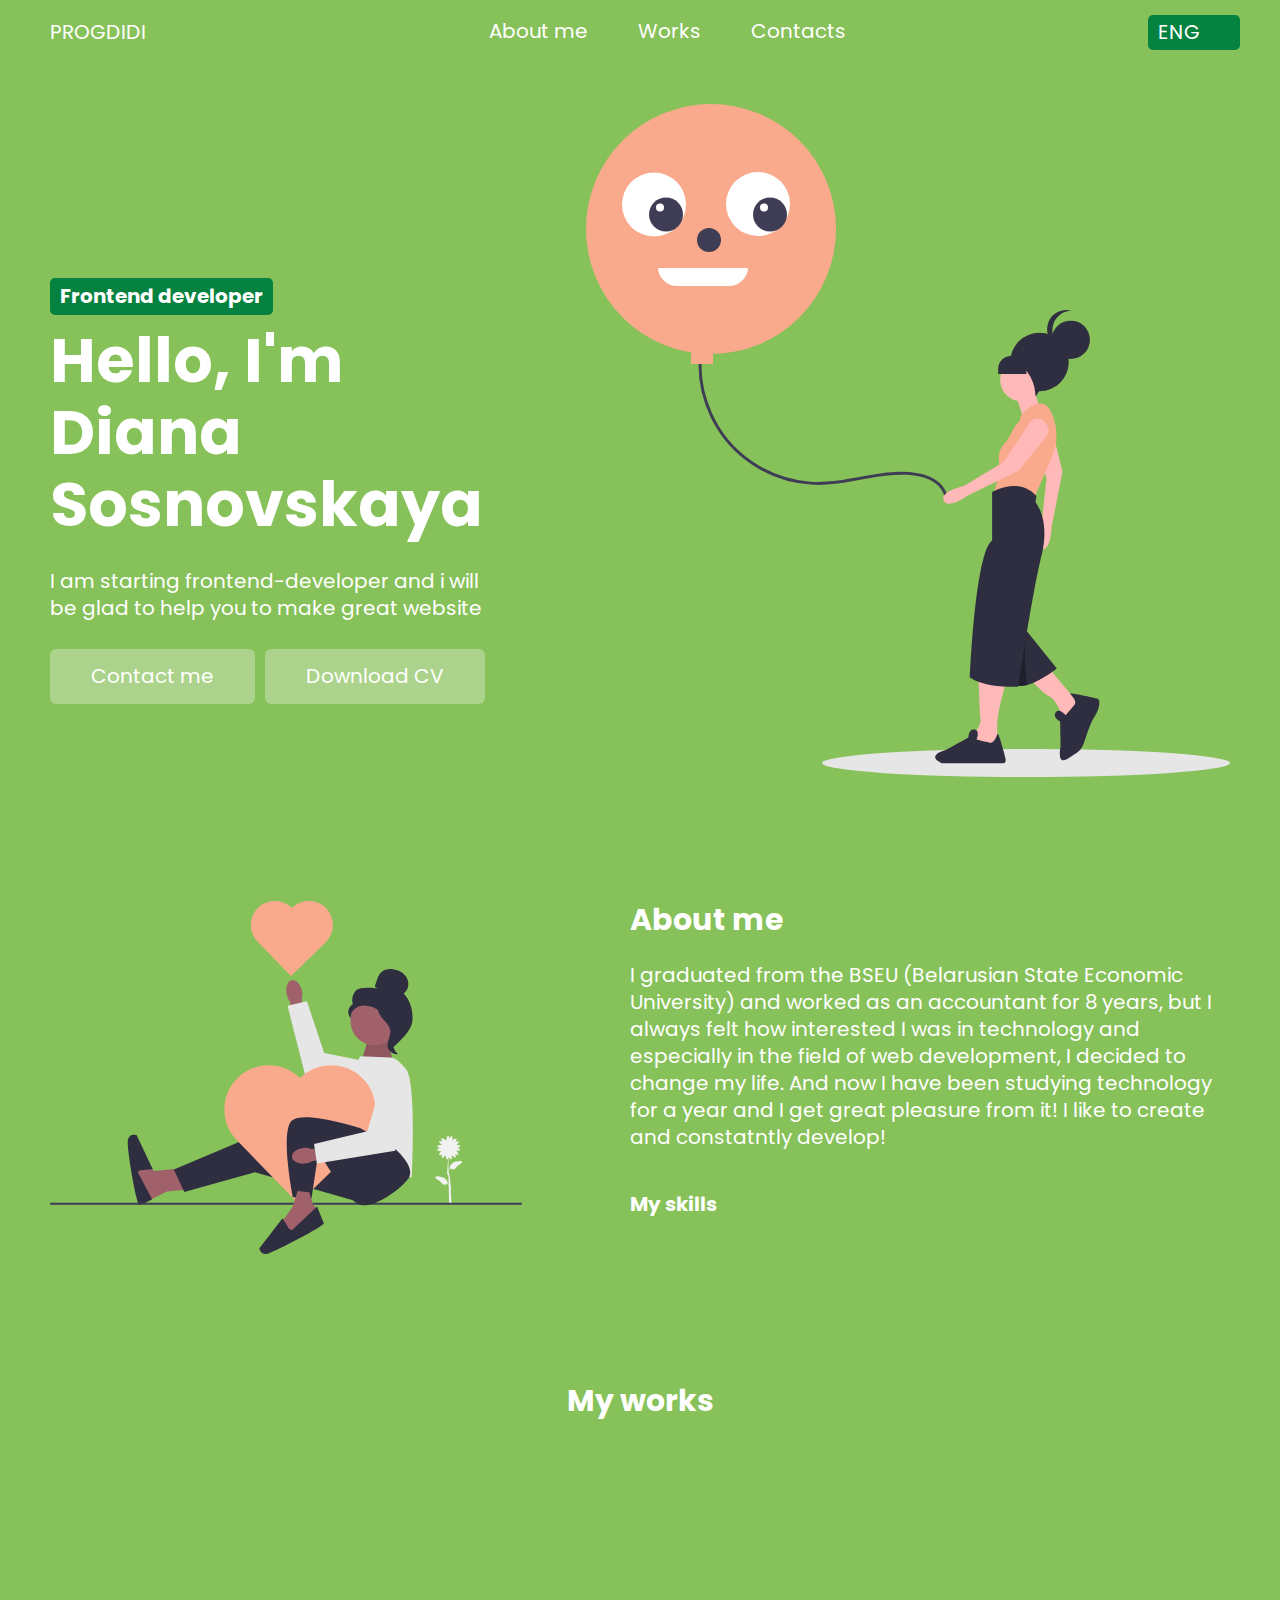
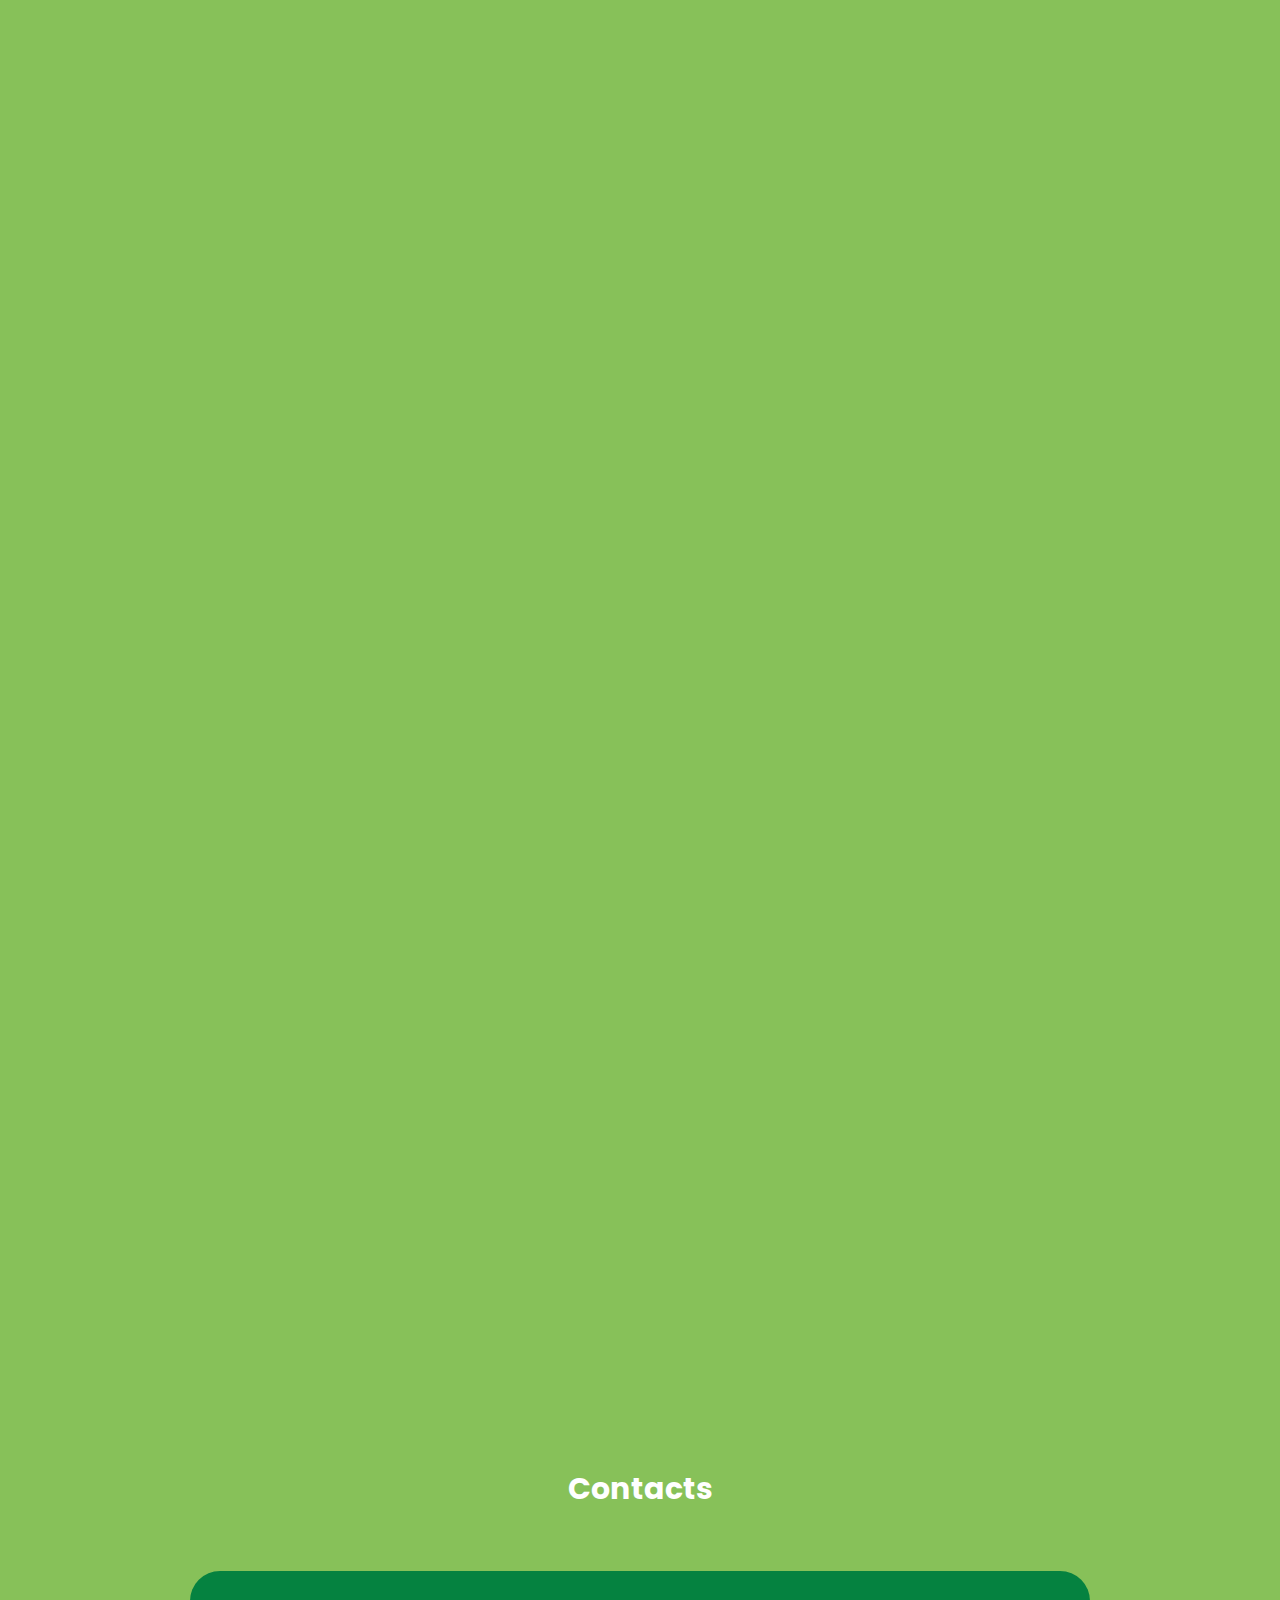
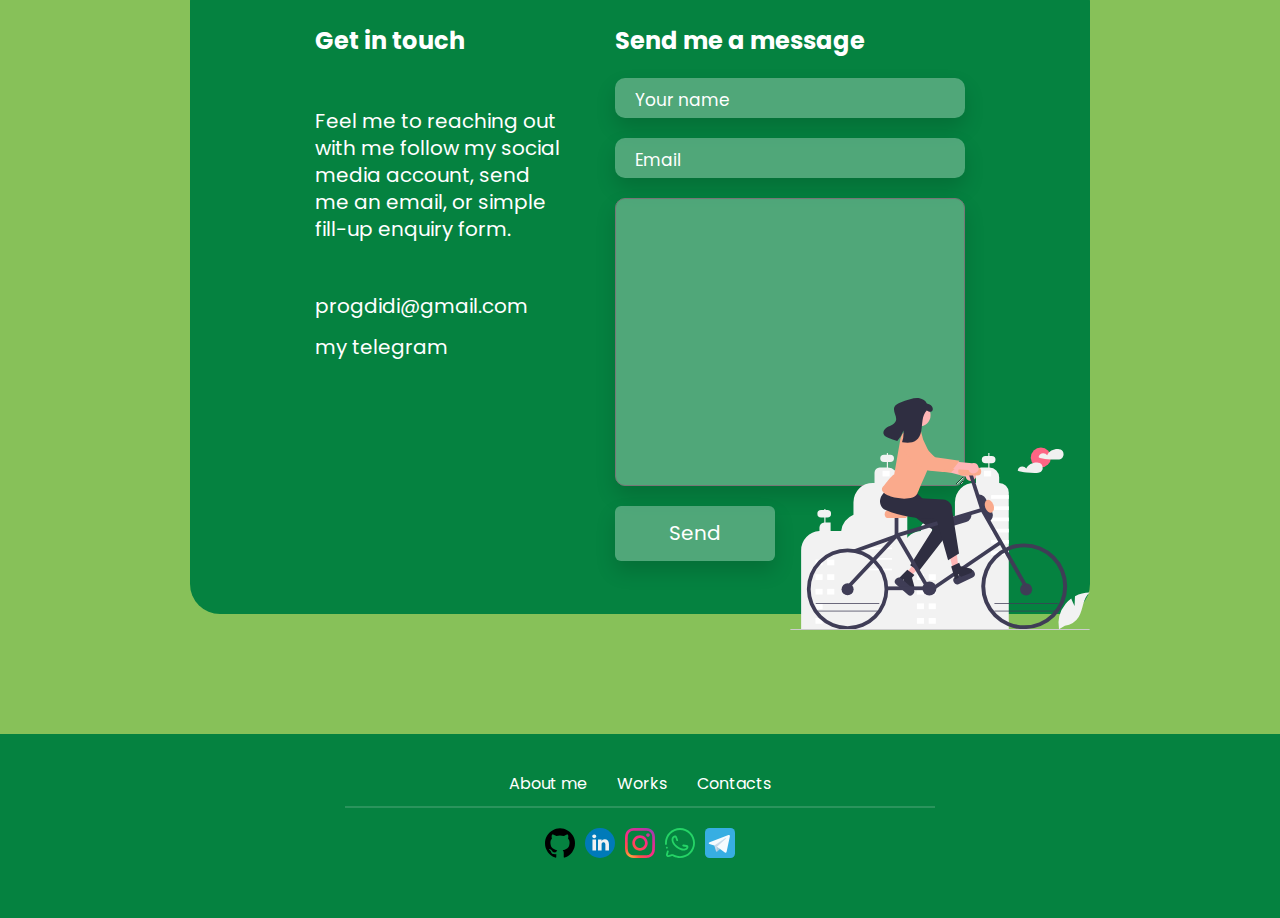
==== commit 6e4fc6f6: "works section: delete irrelevant works items" ====
--- a/index.html
+++ b/index.html
@@ -347,259 +347,6 @@
                     
                    
                 </div>
-
-                <!-- calculator -->
-                <div class="works__item wow animate__animated data-wow-duration="2s" data-wow-delay="0.2s"">
-                    <div class="works__item-about">
-                        <div class="works__item-tags">
-                            <p class="works-tag">html</p><p class="works-tag">tailwindcss</p><p class="works-tag">js</p>
-                        </div>
-
-                        <div class="slider">
-                            <div class="slider-container">
-                                <div class="slide">
-                                    <img src="images/works/calculator.jpg" alt="calc" class="works__item-img slide-img">
-                                </div>
-                                <div class="slide">
-                                    <img src="images/works/calculator.jpg" alt="calc" class="works__item-img slide-img">
-                                </div>
-                                </div>
-                            <div class="button-container">
-                                <button class="prevBtn"><</button>
-                                <button class="nextBtn">></button>
-                            </div>
-                        </div>
-                       
-                        <h5 class="works__item-title">Calculator</h5>
-                        <p class="works__item-decr lng-coffeshop">Calculator made with JS and TailwindCSS</p>
-    
-                        <div class="works__item-buttons">
-                            <a href="https://progdidi.github.io/projects/coffeshop/" class="works__item-link lng-visit" target="_blank">visit</a>
-                            <a href="https://github.com/progdidi/coffeshop" class="works__item-link" target="_blank">github</a>
-                        </div>
-                    </div>
-                    
-                    
-                    
-                </div>
-
-                <!-- donelist -->
-                <div class="works__item wow animate__animated data-wow-duration="2s" data-wow-delay="0.2s"">
-                    <div class="works__item-about">
-                        <div class="works__item-tags">
-                            <p class="works-tag">html</p><p class="works-tag">tailwindcss</p><p class="works-tag">js</p>
-                        </div>
-
-                        <div class="slider">
-                            <div class="slider-container">
-                                <div class="slide">
-                                    <img src="images/works/donelist.jpg" alt="calc" class="works__item-img slide-img">
-                                </div>
-                                <div class="slide">
-                                    <img src="images/works/donelist.jpg" alt="calc" class="works__item-img slide-img">
-                                </div>
-                                </div>
-                            <div class="button-container">
-                                <button class="prevBtn"><</button>
-                                <button class="nextBtn">></button>
-                            </div>
-                        </div>
-                       
-                        <h5 class="works__item-title">DoneList</h5>
-                        <p class="works__item-decr lng-coffeshop">todo list and notes</p>
-    
-                        <div class="works__item-buttons">
-                            <a href="https://progdidi.github.io/projects/coffeshop/" class="works__item-link lng-visit" target="_blank">visit</a>
-                            <a href="https://github.com/progdidi/coffeshop" class="works__item-link" target="_blank">github</a>
-                        </div>
-                    </div>
-                    
-                    
-                    
-                </div>
-
-                                
-                
-                <!-- food-zero -->
-                <div class="works__item wow animate__animated data-wow-duration="2s" data-wow-delay="0.2s"">
-                    <div class="works__item-about">
-                        <div class="works__item-tags">
-                            <p class="works-tag">html</p><p class="works-tag">css</p><p class="works-tag">react</p>
-                        </div>
-
-                        <div class="slider">
-                            <div class="slider-container">
-                                <div class="slide">
-                                    <img src="images/works/food-zero.png" alt="calc" class="works__item-img slide-img">
-                                </div>
-                                <div class="slide">
-                                    <img src="images/works/food-zero1.jpg" alt="calc" class="works__item-img slide-img">
-                                </div>
-                                <div class="slide">
-                                    <img src="images/works/food-zero2.jpg" alt="calc" class="works__item-img slide-img">
-                                </div>
-                                <div class="slide">
-                                    <img src="images/works/food-zero3.jpg" alt="calc" class="works__item-img slide-img">
-                                </div>
-                                <div class="slide">
-                                    <img src="images/works/food-zero4.jpg" alt="calc" class="works__item-img slide-img">
-                                </div>
-                                <div class="slide">
-                                    <img src="images/works/food-zero5.jpg" alt="calc" class="works__item-img slide-img">
-                                </div>
-                            </div>
-                            <div class="button-container">
-                                <button class="prevBtn"><</button>
-                                <button class="nextBtn">></button>
-                            </div>
-                        </div>
-                        <h5 class="works__item-title">Food zero</h5>
-                        <p class="works__item-decr lng-organik">React manypage website for restaurant</p>
-    
-                        <div class="works__item-buttons">
-                            <a href="https://progdidi.github.io/organik/" class="works__item-link lng-visit" target="_blank">visit</a>
-                            <a href="https://github.com/progdidi/organik" class="works__item-link" target="_blank">github</a>
-                        </div>
-                    </div>
-                </div>
-                
-                 <!-- study timer -->
-                 <div class="works__item wow animate__animated data-wow-duration="2s" data-wow-delay="0.2s"">
-                    <div class="works__item-about">
-                        <div class="works__item-tags">
-                            <p class="works-tag">html</p><p class="works-tag">scss</p><p class="works-tag">js</p><p class="works-tag">gulp</p>
-                        </div>
-
-                        <div class="slider">
-                            <div class="slider-container">
-                                <div class="slide">
-                                    <img src="images/works/generator.png" alt="calc" class="works__item-img slide-img">
-                                </div>
-                            </div>
-                            <div class="button-container">
-                                <button class="prevBtn"><</button>
-                                <button class="nextBtn">></button>
-                            </div>
-                        </div>
-                        <h5 class="works__item-title">Study timer</h5>
-                        <p class="works__item-decr lng-generator">Study timer on JavaScript</p>
-    
-                        <div class="works__item-buttons">
-                            <a href="https://progdidi.github.io/narutoQ" class="works__item-link lng-visit" target="_blank">visit</a>
-                            <a href="https://github.com/progdidi/narutoQ" class="works__item-link" target="_blank">github</a>
-                        </div>
-                    </div>
-                    
-                    
-                    
-                </div>
-                <!-- mediation -->
-                <div class="works__item wow animate__animated data-wow-duration="2s" data-wow-delay="0.6s"">
-                    <div class="works__item-about">
-                        <div class="works__item-tags">
-                            <p class="works-tag">html</p><p class="works-tag">scss</p><p class="works-tag">js</p><p class="works-tag">gulp</p>
-                        </div>
-
-                        <div class="slider">
-                            <div class="slider-container">
-                                <div class="slide">
-                                    <img src="images/works/meditation.jpg" alt="calc" class="works__item-img slide-img">
-                                </div>
-                                <div class="slide">
-                                    <img src="images/works/meditation2.jpg" alt="calc" class="works__item-img slide-img">
-                                </div>
-                                <div class="slide">
-                                    <img src="images/works/meditation3.jpg" alt="calc" class="works__item-img slide-img">
-                                </div>
-                                <div class="slide">
-                                    <img src="images/works/meditation4.jpg" alt="calc" class="works__item-img slide-img">
-                                </div>
-                                <div class="slide">
-                                    <img src="images/works/meditation5.jpg" alt="calc" class="works__item-img slide-img">
-                                </div>
-                                <div class="slide">
-                                    <img src="images/works/meditation6.jpg" alt="calc" class="works__item-img slide-img">
-                                </div>
-                                <div class="slide">
-                                    <img src="images/works/meditation7.jpg" alt="calc" class="works__item-img slide-img">
-                                </div>
-                                <div class="slide">
-                                    <img src="images/works/meditation8.jpg" alt="calc" class="works__item-img slide-img">
-                                </div>
-                            </div>
-                            <div class="button-container">
-                                <button class="prevBtn"><</button>
-                                <button class="nextBtn">></button>
-                            </div>
-                        </div>
-                        <h5 class="works__item-title">Website about meditation</h5>
-                        <p class="works__item-decr lng-meditation">Responsive landing page about meditation, made using HTML, SCSS, Javascript. Compiled via Gulp </p>
-    
-                        <div class="works__item-buttons">
-                            <a href="https://progdidi.github.io/projects/meditation/" class="works__item-link lng-visit" target="_blank">visit</a>
-                            <a href="https://github.com/progdidi/meditation" class="works__item-link" target="_blank">github</a>
-                        </div>
-                    </div>
-                    
-                    
-                   
-                </div>
-                <!-- organik -->
-                <div class="works__item wow animate__animated data-wow-duration="2s" data-wow-delay="0.2s"">
-                    <div class="works__item-about">
-                        <div class="works__item-tags">
-                            <p class="works-tag">html</p><p class="works-tag">css</p><p class="works-tag">react</p><p class="works-tag">redux</p>
-                        </div>
-
-                        <div class="slider">
-                            <div class="slider-container">
-                                <div class="slide">
-                                    <img src="images/works/organik.jpg" alt="calc" class="works__item-img slide-img">
-                                </div>
-                                <div class="slide">
-                                    <img src="images/works/organik2.jpg" alt="calc" class="works__item-img slide-img">
-                                </div>
-                                <div class="slide">
-                                    <img src="images/works/organik3.jpg" alt="calc" class="works__item-img slide-img">
-                                </div>
-                                <div class="slide">
-                                    <img src="images/works/organik4.jpg" alt="calc" class="works__item-img slide-img">
-                                </div>
-                                <div class="slide">
-                                    <img src="images/works/organik5.jpg" alt="calc" class="works__item-img slide-img">
-                                </div>
-                                <div class="slide">
-                                    <img src="images/works/organik6.jpg" alt="calc" class="works__item-img slide-img">
-                                </div>
-                                <div class="slide">
-                                    <img src="images/works/organik7.jpg" alt="calc" class="works__item-img slide-img">
-                                </div>
-                                <div class="slide">
-                                    <img src="images/works/organik8.jpg" alt="calc" class="works__item-img slide-img">
-                                </div>
-                            </div>
-                            <div class="button-container">
-                                <button class="prevBtn"><</button>
-                                <button class="nextBtn">></button>
-                            </div>
-                        </div>
-                        <h5 class="works__item-title">Organik shop Website</h5>
-                        <p class="works__item-decr lng-organik">React manypage website for shop of organik projects</p>
-    
-                        <div class="works__item-buttons">
-                            <a href="https://progdidi.github.io/organik/" class="works__item-link lng-visit" target="_blank">visit</a>
-                            <a href="https://github.com/progdidi/organik" class="works__item-link" target="_blank">github</a>
-                        </div>
-                    </div>
-                    
-                    
-                    
-                </div>
-               
-                
-               
-                
-              </div>
         </div>
     </section>
  
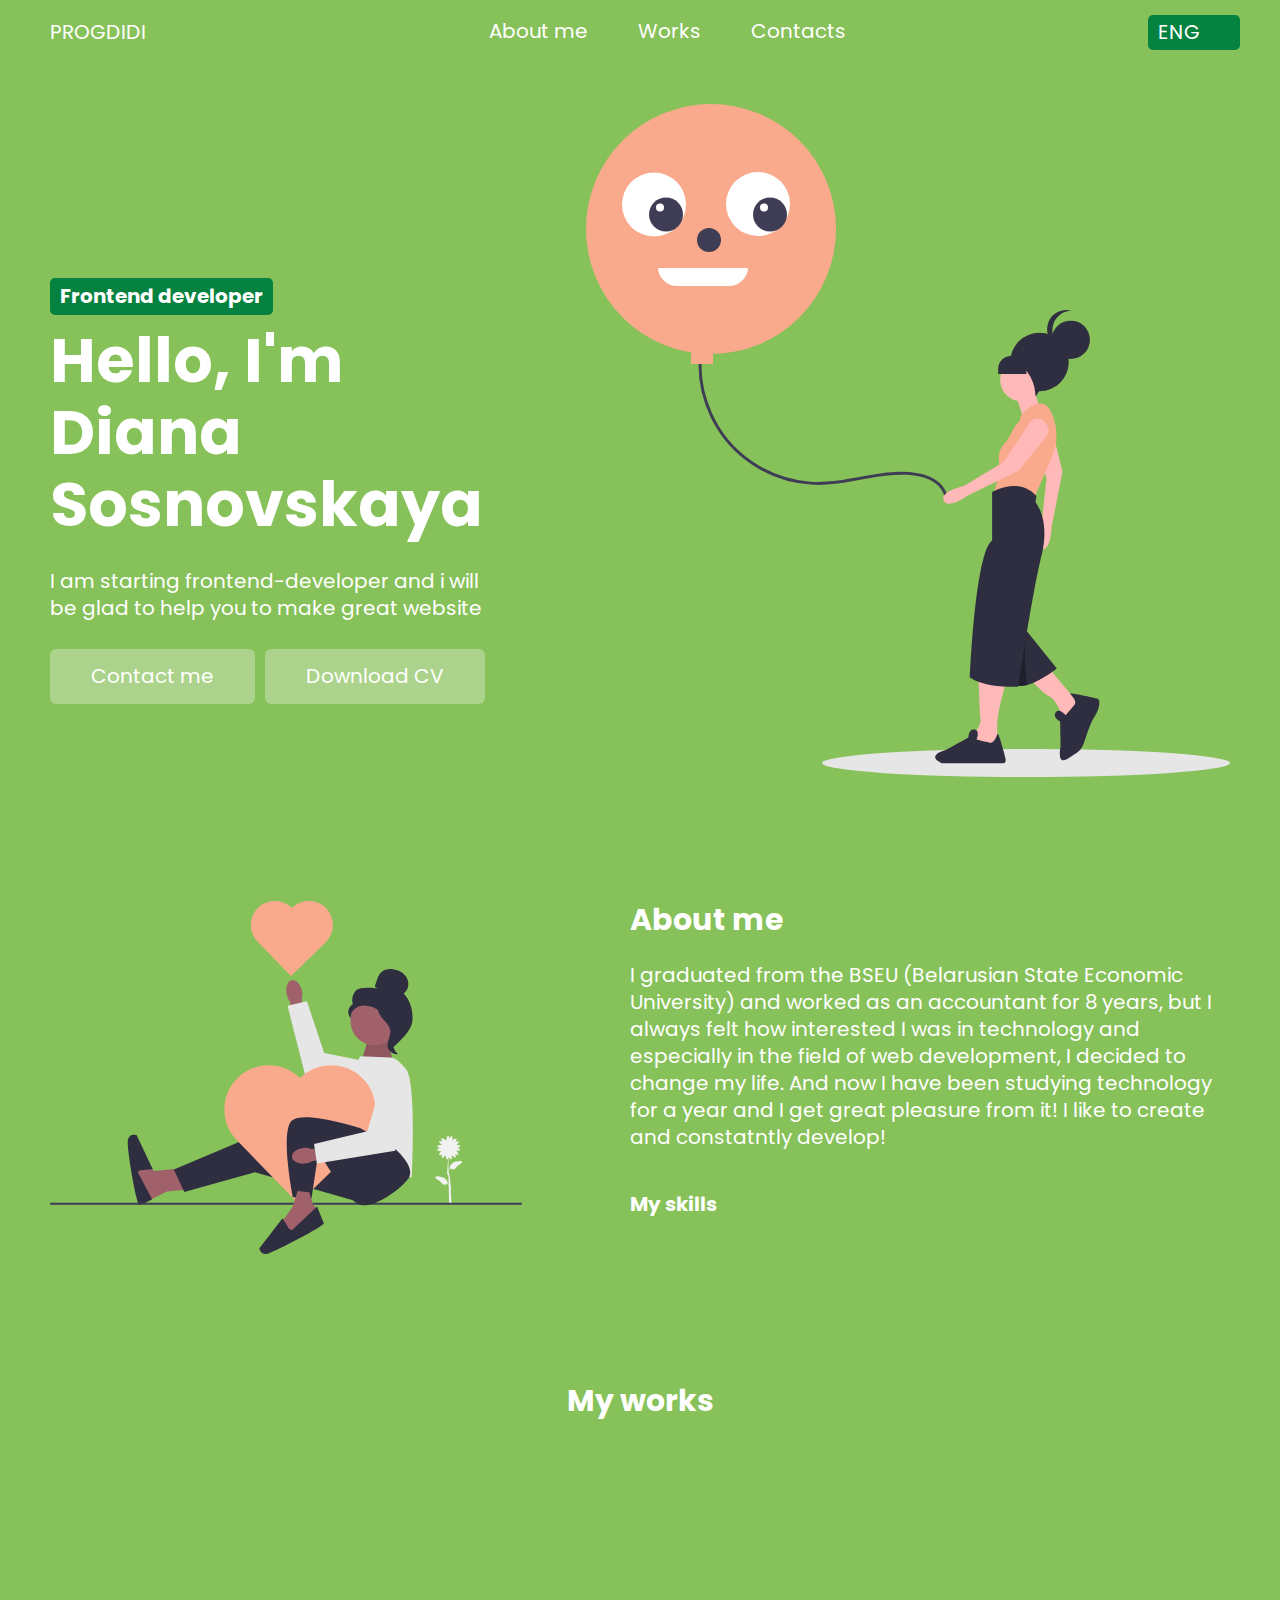
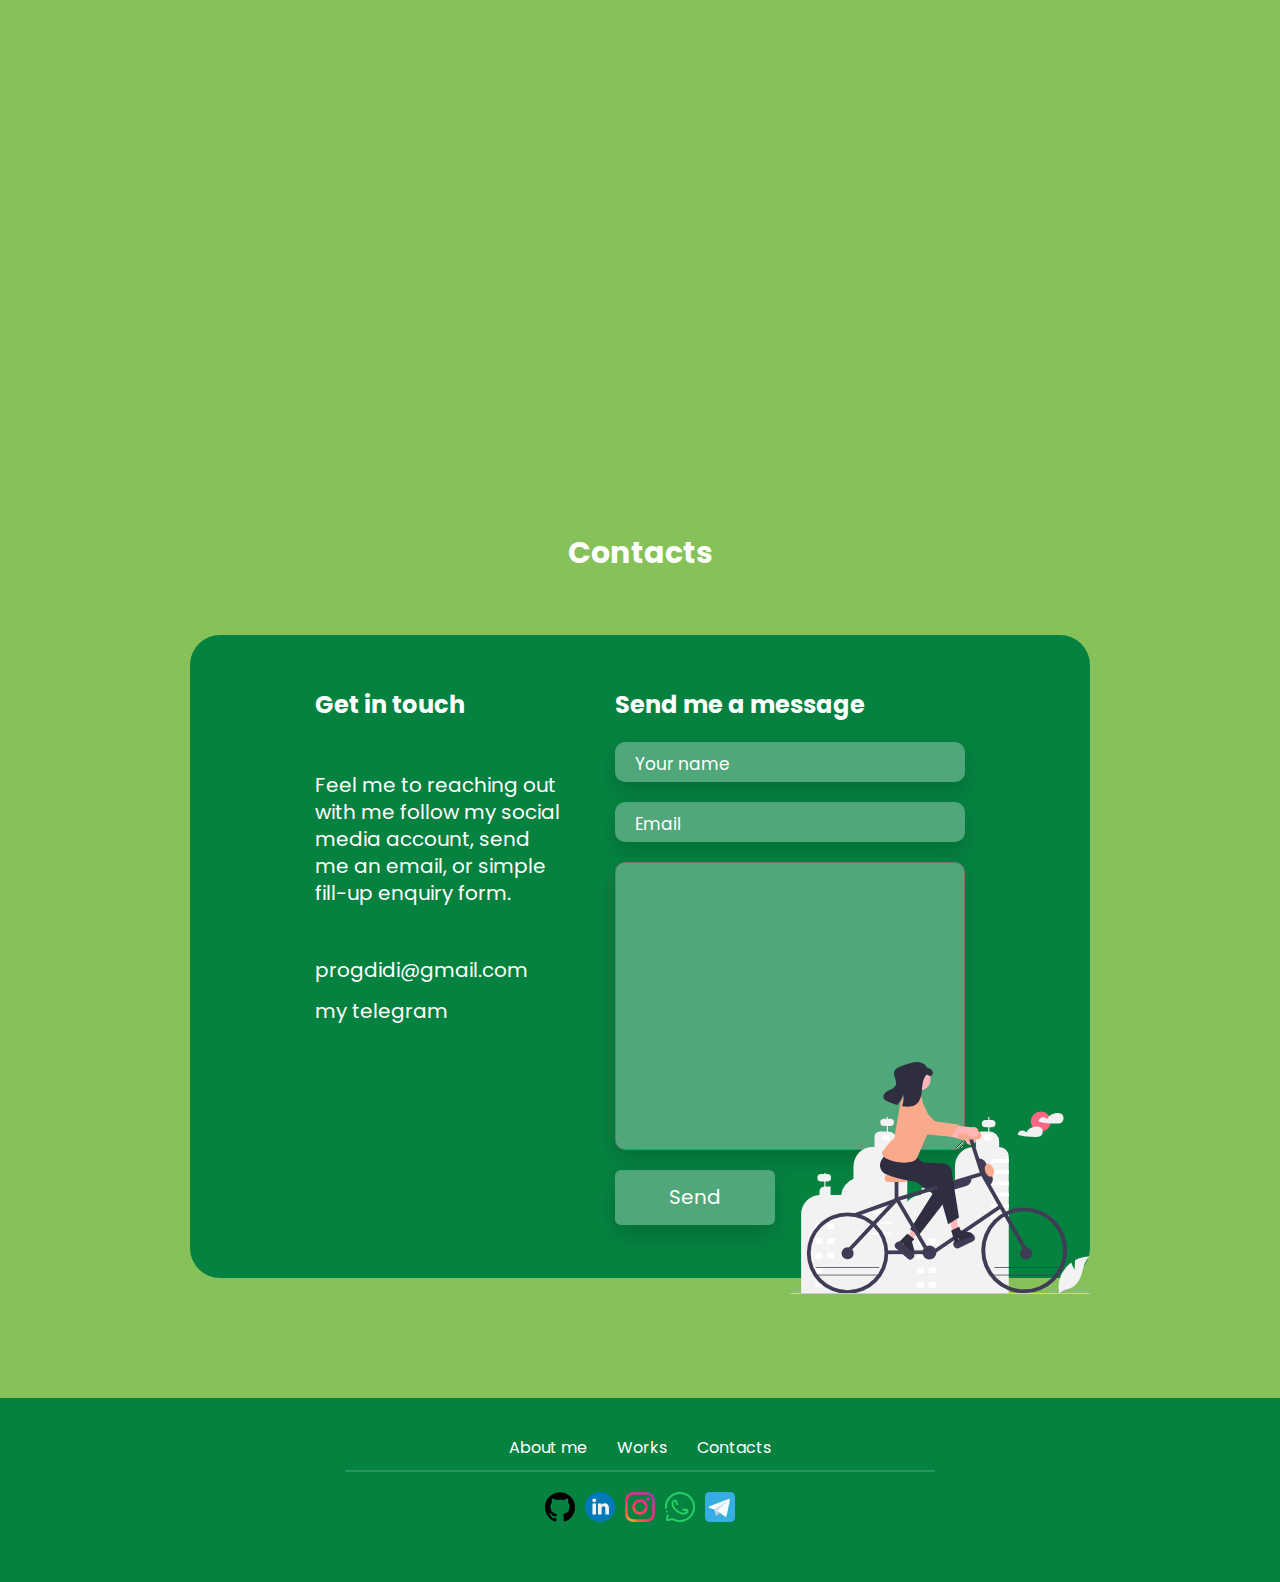
==== commit b2f8522f: "Update index.html: add work items" ====
--- a/index.html
+++ b/index.html
@@ -343,6 +343,96 @@
                             <a href="https://github.com/progdidi/BeHood" class="works__item-link" target="_blank">github</a>
                         </div>
                     </div>
+
+                    <!-- Tenloc -->
+                <div class="works__item wow animate__animated data-wow-duration="2s" data-wow-delay="0.6s"">
+                    <div class="works__item-about">
+                        <div class="works__item-tags">
+                            <p class="works-tag">html</p><p class="works-tag">scss</p><p class="works-tag">js</p><p class="works-tag">react</p>
+                        </div>
+
+                        <div class="slider">
+                            <div class="slider-container">
+                                <div class="slide">
+                                    <img src="images/works/tenloc.png" alt="calc" class="works__item-img slide-img">
+                                </div>
+                                <div class="slide">
+                                    <img src="images/works/tenloc.png" alt="calc" class="works__item-img slide-img">
+                                </div>
+                            </div>
+                            <div class="button-container">
+                                <button class="prevBtn"><</button>
+                                <button class="nextBtn">></button>
+                            </div>
+                        </div>
+                        <h5 class="works__item-title">Positive quotes generator</h5>
+                        <p class="works__item-decr lng-meditation">Responsive landing page for quotes generator, made using HTML, SCSS, Javascript. Compiled via Gulp </p>
+    
+                        <div class="works__item-buttons">
+                            <a href="https://progdidi.github.io/BeHood/app" class="works__item-link lng-visit" target="_blank">visit</a>
+                            <a href="https://github.com/progdidi/tenloc" class="works__item-link" target="_blank">github</a>
+                        </div>
+                    </div>
+
+                    <!-- RMC -->
+                <div class="works__item wow animate__animated data-wow-duration="2s" data-wow-delay="0.6s"">
+                    <div class="works__item-about">
+                        <div class="works__item-tags">
+                            <p class="works-tag">html</p><p class="works-tag">scss</p><p class="works-tag">js</p><p class="works-tag">gulp</p>
+                        </div>
+
+                        <div class="slider">
+                            <div class="slider-container">
+                                <div class="slide">
+                                    <img src="images/works/rmc.png" alt="calc" class="works__item-img slide-img">
+                                </div>
+                                <div class="slide">
+                                    <img src="images/works/rmc.png" alt="calc" class="works__item-img slide-img">
+                                </div>
+                            </div>
+                            <div class="button-container">
+                                <button class="prevBtn"><</button>
+                                <button class="nextBtn">></button>
+                            </div>
+                        </div>
+                        <h5 class="works__item-title">Positive quotes generator</h5>
+                        <p class="works__item-decr lng-meditation">Responsive landing page for quotes generator, made using HTML, SCSS, Javascript. Compiled via Gulp </p>
+    
+                        <div class="works__item-buttons">
+                            <a href="https://progdidi.github.io/BeHood/app" class="works__item-link lng-visit" target="_blank">visit</a>
+                            <a href="https://github.com/progdidi/RMC" class="works__item-link" target="_blank">github</a>
+                        </div>
+                    </div>
+
+                    <!-- CleaningX -->
+                <div class="works__item wow animate__animated data-wow-duration="2s" data-wow-delay="0.6s"">
+                    <div class="works__item-about">
+                        <div class="works__item-tags">
+                            <p class="works-tag">html</p><p class="works-tag">scss</p><p class="works-tag">js</p><p class="works-tag">gulp</p>
+                        </div>
+
+                        <div class="slider">
+                            <div class="slider-container">
+                                <div class="slide">
+                                    <img src="images/works/cleaning.png" alt="calc" class="works__item-img slide-img">
+                                </div>
+                                <div class="slide">
+                                    <img src="images/works/cleaning.png" alt="calc" class="works__item-img slide-img">
+                                </div>
+                            </div>
+                            <div class="button-container">
+                                <button class="prevBtn"><</button>
+                                <button class="nextBtn">></button>
+                            </div>
+                        </div>
+                        <h5 class="works__item-title">Positive quotes generator</h5>
+                        <p class="works__item-decr lng-meditation">Responsive landing page for quotes generator, made using HTML, SCSS, Javascript. Compiled via Gulp </p>
+    
+                        <div class="works__item-buttons">
+                            <a href="https://progdidi.github.io/BeHood/app" class="works__item-link lng-visit" target="_blank">visit</a>
+                            <a href="https://github.com/progdidi/cleaningX" class="works__item-link" target="_blank">github</a>
+                        </div>
+                    </div>
                  
                     
                    
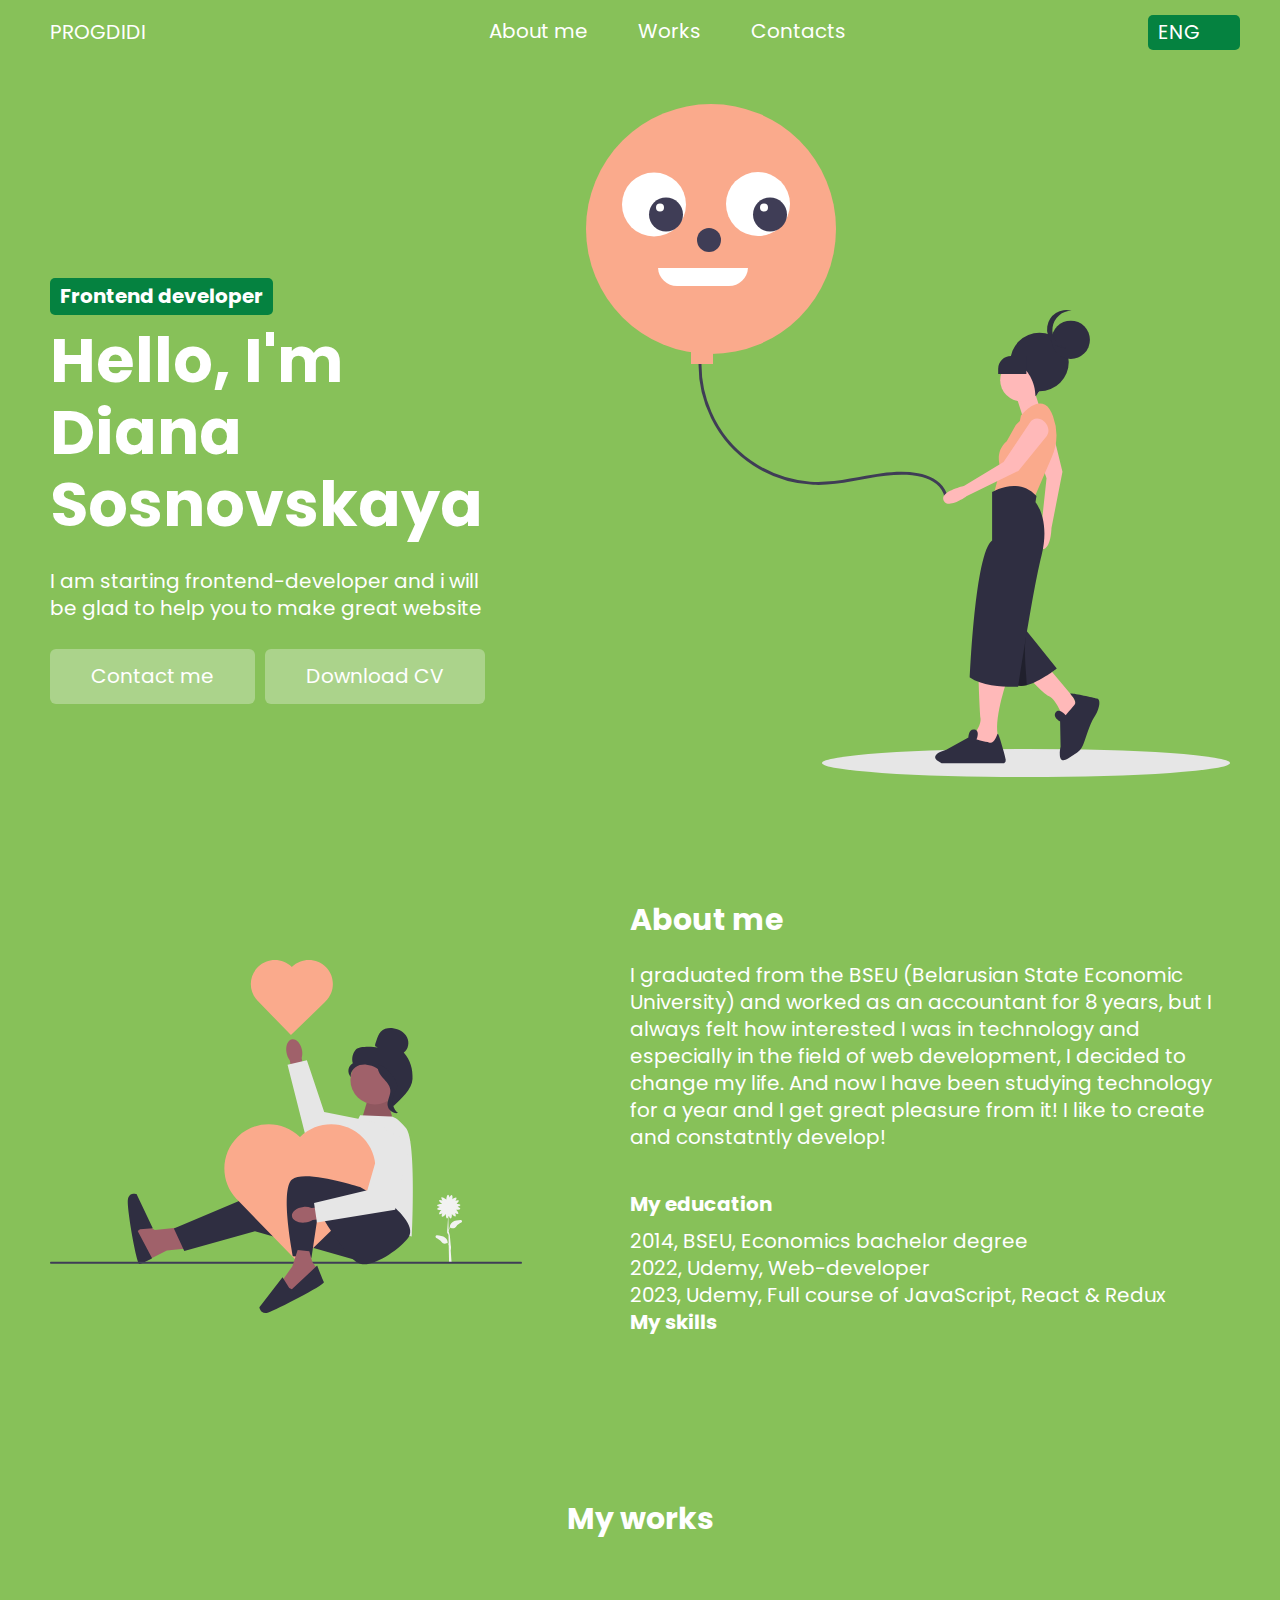
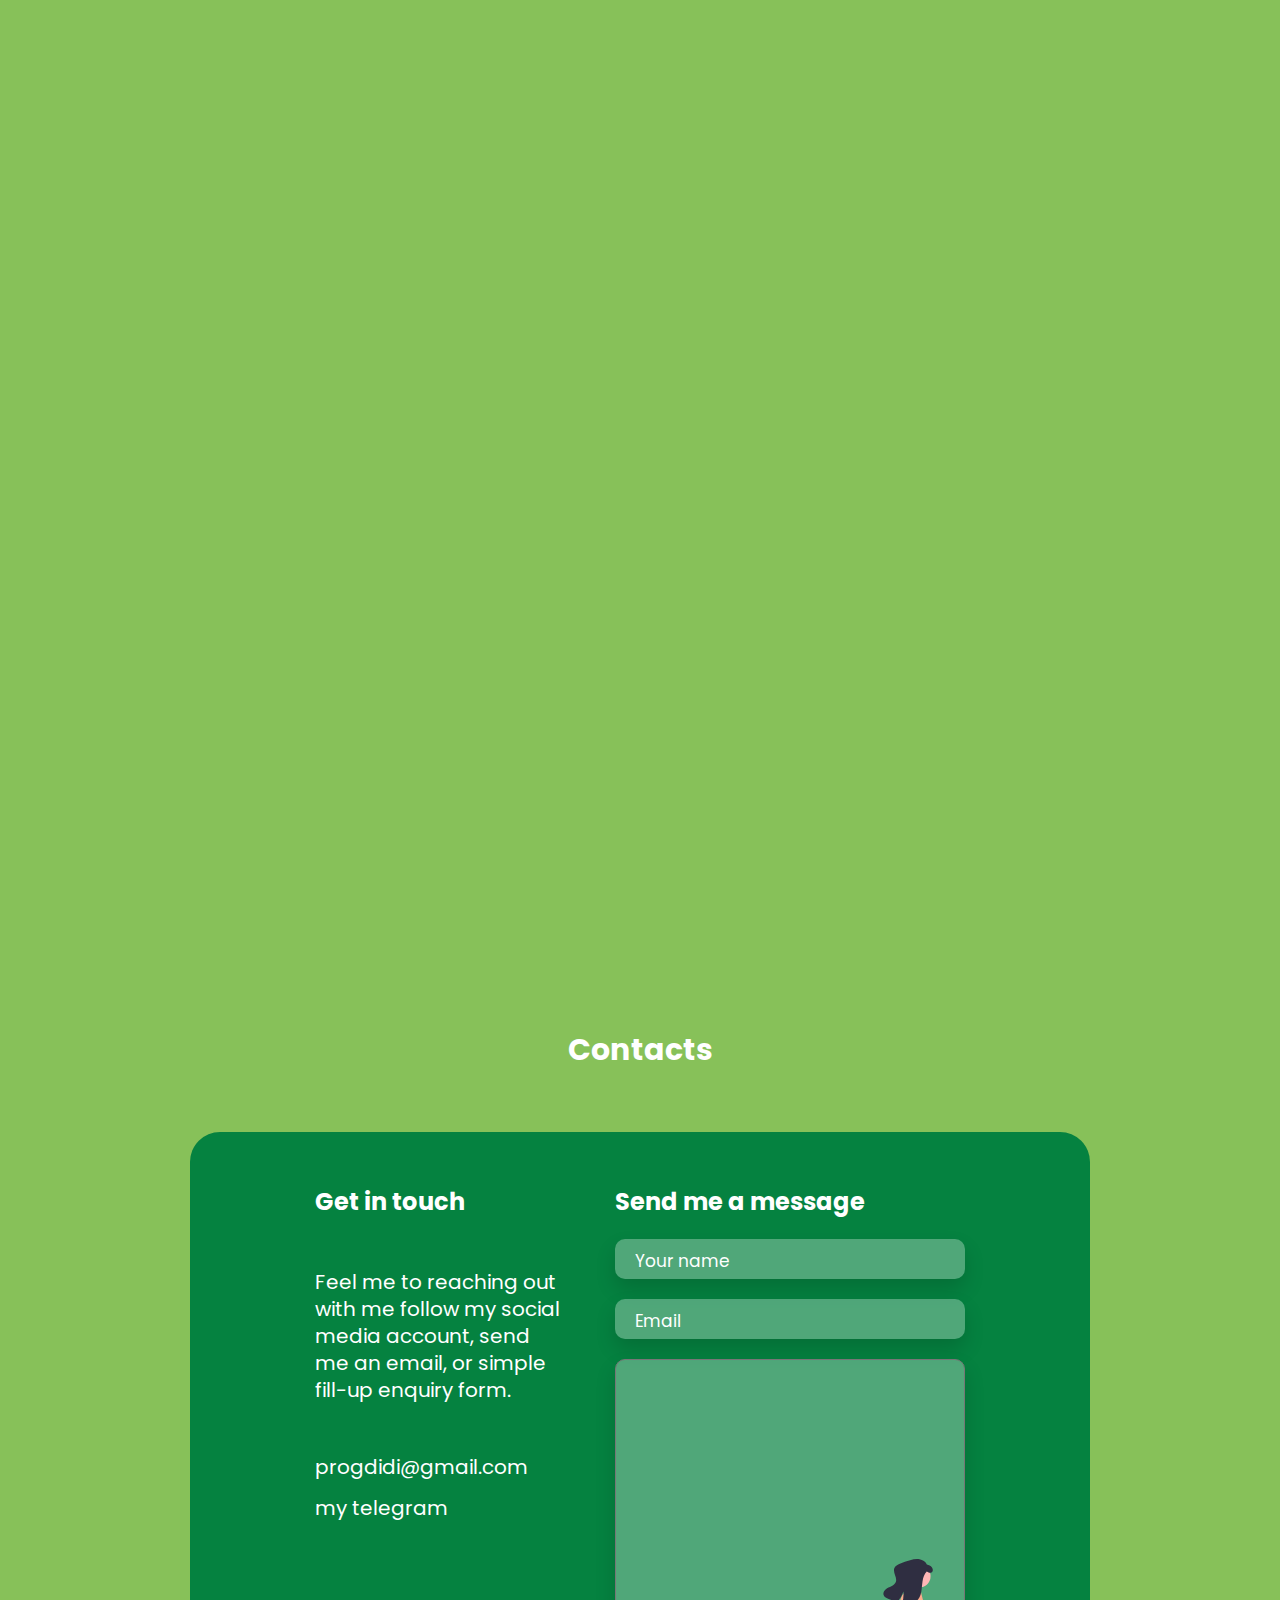
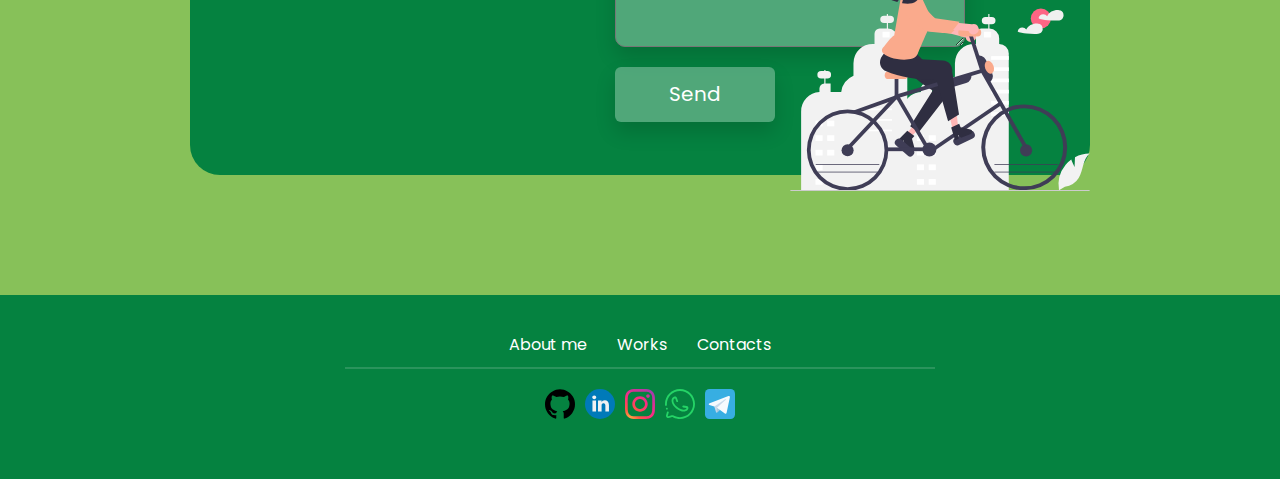
==== commit 446c71dd: "change links to projects" ====
--- a/index.html
+++ b/index.html
@@ -84,6 +84,13 @@
                     <h3 class="about__title section__title lng-menu-about">About me</h3>
                     <p class="about__text lng-about">I graduated from the BSEU (Belarusian State Economic University) and worked as an accountant for 8 years, but I always felt how interested I was in technology and especially in the field of web development, I decided to change my life. And now I have been studying technology for a year and I get great pleasure from it! I like to create and constatntly develop! </p>
 
+                    <h3 class="about__title">My education</h3>
+                    <ul class="education__list">
+                        <li class="education__list-item">2014, BSEU, Economics bachelor degree</li>
+                        <li class="education__list-item">2022, Udemy, Web-developer</li>
+                        <li class="education__list-item">2023, Udemy, Full course of JavaScript, React & Redux</li>
+                    </ul>
+
                     
                     <div class="skills__items">
                         <h3 class="about__title">My skills</h3>
@@ -139,28 +146,28 @@
                         <div class="slider">
                             <div class="slider-container">
                                 <div class="slide">
-                                    <img src="images/works/clerksy1.png" alt="calc" class="works__item-img slide-img">
-                                </div>
-                                <div class="slide">
-                                    <img src="images/works/clerksy2.png" alt="calc" class="works__item-img slide-img">
-                                </div>
-                                <div class="slide">
-                                    <img src="images/works/clerksy3.png" alt="calc" class="works__item-img slide-img">
-                                </div>
-                                <div class="slide">
-                                    <img src="images/works/clerksy4.png" alt="calc" class="works__item-img slide-img">
-                                </div>
-                                <div class="slide">
-                                    <img src="images/works/clerksy5.png" alt="calc" class="works__item-img slide-img">
-                                </div>
-                                <div class="slide">
-                                    <img src="images/works/clerksy6.png" alt="calc" class="works__item-img slide-img">
-                                </div>
-                                <div class="slide">
-                                    <img src="images/works/clerksy7.png" alt="calc" class="works__item-img slide-img">
-                                </div>
-                                <div class="slide">
-                                    <img src="images/works/clerksy8.png" alt="calc" class="works__item-img slide-img">
+                                    <img src="images/works/clerksy/clerksy1.png" alt="calc" class="works__item-img slide-img">
+                                </div>
+                                <div class="slide">
+                                    <img src="images/works/clerksy/clerksy2.png" alt="calc" class="works__item-img slide-img">
+                                </div>
+                                <div class="slide">
+                                    <img src="images/works/clerksy/clerksy3.png" alt="calc" class="works__item-img slide-img">
+                                </div>
+                                <div class="slide">
+                                    <img src="images/works/clerksy/clerksy4.png" alt="calc" class="works__item-img slide-img">
+                                </div>
+                                <div class="slide">
+                                    <img src="images/works/clerksy/clerksy5.png" alt="calc" class="works__item-img slide-img">
+                                </div>
+                                <div class="slide">
+                                    <img src="images/works/clerksy/clerksy6.png" alt="calc" class="works__item-img slide-img">
+                                </div>
+                                <div class="slide">
+                                    <img src="images/works/clerksy/clerksy7.png" alt="calc" class="works__item-img slide-img">
+                                </div>
+                                <div class="slide">
+                                    <img src="images/works/clerksy/clerksy8.png" alt="calc" class="works__item-img slide-img">
                                 </div>
                             </div>
                             <div class="button-container">
@@ -188,22 +195,22 @@
                         <div class="slider">
                             <div class="slider-container">
                                 <div class="slide">
-                                    <img src="images/works/coffeeshop.jpg" alt="calc" class="works__item-img slide-img">
-                                </div>
-                                <div class="slide">
-                                    <img src="images/works/coffeeshop2.jpg" alt="calc" class="works__item-img slide-img">
-                                </div>
-                                <div class="slide">
-                                    <img src="images/works/coffeeshop3.jpg" alt="calc" class="works__item-img slide-img">
-                                </div>
-                                <div class="slide">
-                                    <img src="images/works/coffeeshop4.jpg" alt="calc" class="works__item-img slide-img">
-                                </div>
-                                <div class="slide">
-                                    <img src="images/works/coffeeshop5.jpg" alt="calc" class="works__item-img slide-img">
-                                </div>
-                                <div class="slide">
-                                    <img src="images/works/coffeeshop6.jpg" alt="calc" class="works__item-img slide-img">
+                                    <img src="images/works/coffeshop/coffeeshop.jpg" alt="calc" class="works__item-img slide-img">
+                                </div>
+                                <div class="slide">
+                                    <img src="images/works/coffeshop/coffeeshop2.jpg" alt="calc" class="works__item-img slide-img">
+                                </div>
+                                <div class="slide">
+                                    <img src="images/works/coffeshop/coffeeshop3.jpg" alt="calc" class="works__item-img slide-img">
+                                </div>
+                                <div class="slide">
+                                    <img src="images/works/coffeshop/coffeeshop4.jpg" alt="calc" class="works__item-img slide-img">
+                                </div>
+                                <div class="slide">
+                                    <img src="images/works/coffeshop/coffeeshop5.jpg" alt="calc" class="works__item-img slide-img">
+                                </div>
+                                <div class="slide">
+                                    <img src="images/works/coffeshop/coffeeshop6.jpg" alt="calc" class="works__item-img slide-img">
                                 </div>
                             </div>
                             <div class="button-container">
@@ -221,10 +228,8 @@
                         </div>
                     </div>
                 </div>
-
-
                 
-                <!-- gentlekiss -->
+                <!-- coprus -->
                 <div class="works__item wow animate__animated data-wow-duration="2s" data-wow-delay="0.4s"">
                     <div class="works__item-about">
                         <div class="works__item-tags">
@@ -234,25 +239,25 @@
                         <div class="slider">
                             <div class="slider-container">
                                 <div class="slide">
-                                    <img src="images/works/coprus1.png" alt="calc" class="works__item-img slide-img">
-                                </div>
-                                <div class="slide">
-                                    <img src="images/works/coprus2.png" alt="calc" class="works__item-img slide-img">
-                                </div>
-                                <div class="slide">
-                                    <img src="images/works/coprus3.png" alt="calc" class="works__item-img slide-img">
-                                </div>
-                                <div class="slide">
-                                    <img src="images/works/coprus4.png" alt="calc" class="works__item-img slide-img">
-                                </div>
-                                <div class="slide">
-                                    <img src="images/works/coprus5.png" alt="calc" class="works__item-img slide-img">
-                                </div>
-                                <div class="slide">
-                                    <img src="images/works/coprus6.png" alt="calc" class="works__item-img slide-img">
-                                </div>
-                                <div class="slide">
-                                    <img src="images/works/coprus7.png" alt="calc" class="works__item-img slide-img">
+                                    <img src="images/works/coprus/coprus1.png" alt="calc" class="works__item-img slide-img">
+                                </div>
+                                <div class="slide">
+                                    <img src="images/works/coprus/coprus2.png" alt="calc" class="works__item-img slide-img">
+                                </div>
+                                <div class="slide">
+                                    <img src="images/works/coprus/coprus3.png" alt="calc" class="works__item-img slide-img">
+                                </div>
+                                <div class="slide">
+                                    <img src="images/works/coprus/coprus4.png" alt="calc" class="works__item-img slide-img">
+                                </div>
+                                <div class="slide">
+                                    <img src="images/works/coprus/coprus5.png" alt="calc" class="works__item-img slide-img">
+                                </div>
+                                <div class="slide">
+                                    <img src="images/works/coprus/coprus6.png" alt="calc" class="works__item-img slide-img">
+                                </div>
+                                <div class="slide">
+                                    <img src="images/works/coprus/coprus7.png" alt="calc" class="works__item-img slide-img">
                                 </div>
                             </div>
                             <div class="button-container">
@@ -272,6 +277,7 @@
                     
                     
                 </div>
+
                  <!-- portfolio -->
                  <div class="works__item wow animate__animated data-wow-duration="2s" data-wow-delay="0.2s"">
                     <div class="works__item-about">
@@ -282,19 +288,19 @@
                         <div class="slider">
                             <div class="slider-container">
                                 <div class="slide">
-                                    <img src="images/works/portfolio.jpg" alt="calc" class="works__item-img slide-img">
-                                </div>
-                                <div class="slide">
-                                    <img src="images/works/portfolio2.jpg" alt="calc" class="works__item-img slide-img">
-                                </div>
-                                <div class="slide">
-                                    <img src="images/works/portfolio3.jpg" alt="calc" class="works__item-img slide-img">
-                                </div>
-                                <div class="slide">
-                                    <img src="images/works/portfolio4.jpg" alt="calc" class="works__item-img slide-img">
-                                </div>
-                                <div class="slide">
-                                    <img src="images/works/portfolio5.jpg" alt="calc" class="works__item-img slide-img">
+                                    <img src="images/works/portfolio/portfolio.jpg" alt="calc" class="works__item-img slide-img">
+                                </div>
+                                <div class="slide">
+                                    <img src="images/works/portfolio/portfolio2.jpg" alt="calc" class="works__item-img slide-img">
+                                </div>
+                                <div class="slide">
+                                    <img src="images/works/portfolio/portfolio3.jpg" alt="calc" class="works__item-img slide-img">
+                                </div>
+                                <div class="slide">
+                                    <img src="images/works/portfolio/portfolio4.jpg" alt="calc" class="works__item-img slide-img">
+                                </div>
+                                <div class="slide">
+                                    <img src="images/works/portfolio/portfolio5.jpg" alt="calc" class="works__item-img slide-img">
                                 </div>
                             </div>
                             <div class="button-container">
@@ -324,10 +330,10 @@
                         <div class="slider">
                             <div class="slider-container">
                                 <div class="slide">
-                                    <img src="images/works/behood.png" alt="calc" class="works__item-img slide-img">
-                                </div>
-                                <div class="slide">
-                                    <img src="images/works/behood.png" alt="calc" class="works__item-img slide-img">
+                                    <img src="images/works/behood/behood.png" alt="calc" class="works__item-img slide-img">
+                                </div>
+                                <div class="slide">
+                                    <img src="images/works/behood/behood.png" alt="calc" class="works__item-img slide-img">
                                 </div>
                             </div>
                             <div class="button-container">
@@ -343,36 +349,38 @@
                             <a href="https://github.com/progdidi/BeHood" class="works__item-link" target="_blank">github</a>
                         </div>
                     </div>
-
-                    <!-- Tenloc -->
+                </div>
+
+                <!-- Tenloc -->
                 <div class="works__item wow animate__animated data-wow-duration="2s" data-wow-delay="0.6s"">
                     <div class="works__item-about">
                         <div class="works__item-tags">
-                            <p class="works-tag">html</p><p class="works-tag">scss</p><p class="works-tag">js</p><p class="works-tag">react</p>
-                        </div>
-
-                        <div class="slider">
-                            <div class="slider-container">
-                                <div class="slide">
-                                    <img src="images/works/tenloc.png" alt="calc" class="works__item-img slide-img">
-                                </div>
-                                <div class="slide">
-                                    <img src="images/works/tenloc.png" alt="calc" class="works__item-img slide-img">
-                                </div>
-                            </div>
-                            <div class="button-container">
-                                <button class="prevBtn"><</button>
-                                <button class="nextBtn">></button>
-                            </div>
-                        </div>
-                        <h5 class="works__item-title">Positive quotes generator</h5>
-                        <p class="works__item-decr lng-meditation">Responsive landing page for quotes generator, made using HTML, SCSS, Javascript. Compiled via Gulp </p>
+                            <p class="works-tag">react</p>
+                        </div>
+
+                        <div class="slider">
+                            <div class="slider-container">
+                                <div class="slide">
+                                    <img src="images/works/tenloc/tenloc.png" alt="calc" class="works__item-img slide-img">
+                                </div>
+                                <div class="slide">
+                                    <img src="images/works/tenloc/tenloc.png" alt="calc" class="works__item-img slide-img">
+                                </div>
+                            </div>
+                            <div class="button-container">
+                                <button class="prevBtn"><</button>
+                                <button class="nextBtn">></button>
+                            </div>
+                        </div>
+                        <h5 class="works__item-title">Tenloc</h5>
+                        <p class="works__item-decr lng-meditation">Multipage website for travel agency made using React </p>
     
                         <div class="works__item-buttons">
                             <a href="https://progdidi.github.io/BeHood/app" class="works__item-link lng-visit" target="_blank">visit</a>
                             <a href="https://github.com/progdidi/tenloc" class="works__item-link" target="_blank">github</a>
                         </div>
                     </div>
+                </div>
 
                     <!-- RMC -->
                 <div class="works__item wow animate__animated data-wow-duration="2s" data-wow-delay="0.6s"">
@@ -384,25 +392,44 @@
                         <div class="slider">
                             <div class="slider-container">
                                 <div class="slide">
-                                    <img src="images/works/rmc.png" alt="calc" class="works__item-img slide-img">
-                                </div>
-                                <div class="slide">
-                                    <img src="images/works/rmc.png" alt="calc" class="works__item-img slide-img">
-                                </div>
-                            </div>
-                            <div class="button-container">
-                                <button class="prevBtn"><</button>
-                                <button class="nextBtn">></button>
-                            </div>
-                        </div>
-                        <h5 class="works__item-title">Positive quotes generator</h5>
-                        <p class="works__item-decr lng-meditation">Responsive landing page for quotes generator, made using HTML, SCSS, Javascript. Compiled via Gulp </p>
-    
-                        <div class="works__item-buttons">
-                            <a href="https://progdidi.github.io/BeHood/app" class="works__item-link lng-visit" target="_blank">visit</a>
+                                    <img src="images/works/rmc/rmc1.png" alt="calc" class="works__item-img slide-img">
+                                </div>
+                                <div class="slide">
+                                    <img src="images/works/rmc/rmc2.png" alt="calc" class="works__item-img slide-img">
+                                </div>
+                                <div class="slide">
+                                    <img src="images/works/rmc/rmc3.png" alt="calc" class="works__item-img slide-img">
+                                </div>
+                                <div class="slide">
+                                    <img src="images/works/rmc/rmc4.png" alt="calc" class="works__item-img slide-img">
+                                </div>
+                                <div class="slide">
+                                    <img src="images/works/rmc/rmc5.png" alt="calc" class="works__item-img slide-img">
+                                </div>
+                                <div class="slide">
+                                    <img src="images/works/rmc/rmc6.png" alt="calc" class="works__item-img slide-img">
+                                </div>
+                                <div class="slide">
+                                    <img src="images/works/rmc/rmc7.png" alt="calc" class="works__item-img slide-img">
+                                </div>
+                                <div class="slide">
+                                    <img src="images/works/rmc/rmc8.png" alt="calc" class="works__item-img slide-img">
+                                </div>
+                            </div>
+                            <div class="button-container">
+                                <button class="prevBtn"><</button>
+                                <button class="nextBtn">></button>
+                            </div>
+                        </div>
+                        <h5 class="works__item-title">RMc</h5>
+                        <p class="works__item-decr lng-meditation">Responsive landing page for design company, made using HTML, SCSS, Javascript. Compiled via Gulp </p>
+    
+                        <div class="works__item-buttons">
+                            <a href="https://progdidi.github.io/RMC/app" class="works__item-link lng-visit" target="_blank">visit</a>
                             <a href="https://github.com/progdidi/RMC" class="works__item-link" target="_blank">github</a>
                         </div>
                     </div>
+                </div>
 
                     <!-- CleaningX -->
                 <div class="works__item wow animate__animated data-wow-duration="2s" data-wow-delay="0.6s"">
@@ -414,29 +441,51 @@
                         <div class="slider">
                             <div class="slider-container">
                                 <div class="slide">
-                                    <img src="images/works/cleaning.png" alt="calc" class="works__item-img slide-img">
-                                </div>
-                                <div class="slide">
-                                    <img src="images/works/cleaning.png" alt="calc" class="works__item-img slide-img">
-                                </div>
-                            </div>
-                            <div class="button-container">
-                                <button class="prevBtn"><</button>
-                                <button class="nextBtn">></button>
-                            </div>
-                        </div>
-                        <h5 class="works__item-title">Positive quotes generator</h5>
-                        <p class="works__item-decr lng-meditation">Responsive landing page for quotes generator, made using HTML, SCSS, Javascript. Compiled via Gulp </p>
-    
-                        <div class="works__item-buttons">
-                            <a href="https://progdidi.github.io/BeHood/app" class="works__item-link lng-visit" target="_blank">visit</a>
+                                    <img src="images/works/cleaning/cl1.png" alt="calc" class="works__item-img slide-img">
+                                </div>
+                                <div class="slide">
+                                    <img src="images/works/cleaning/cl2.png" alt="calc" class="works__item-img slide-img">
+                                </div>
+                                <div class="slide">
+                                    <img src="images/works/cleaning/cl3.png" alt="calc" class="works__item-img slide-img">
+                                </div>
+                                <div class="slide">
+                                    <img src="images/works/cleaning/cl4.png" alt="calc" class="works__item-img slide-img">
+                                </div>
+                                <div class="slide">
+                                    <img src="images/works/cleaning/cl5.png" alt="calc" class="works__item-img slide-img">
+                                </div>
+                                <div class="slide">
+                                    <img src="images/works/cleaning/cl6.png" alt="calc" class="works__item-img slide-img">
+                                </div>
+                                <div class="slide">
+                                    <img src="images/works/cleaning/cl7.png" alt="calc" class="works__item-img slide-img">
+                                </div>
+                                <div class="slide">
+                                    <img src="images/works/cleaning/cl8.png" alt="calc" class="works__item-img slide-img">
+                                </div>
+                                <div class="slide">
+                                    <img src="images/works/cleaning/cl9.png" alt="calc" class="works__item-img slide-img">
+                                </div>
+                                <div class="slide">
+                                    <img src="images/works/cleaning/cl10.png" alt="calc" class="works__item-img slide-img">
+                                </div>
+                            </div>
+                            <div class="button-container">
+                                <button class="prevBtn"><</button>
+                                <button class="nextBtn">></button>
+                            </div>
+                        </div>
+                        <h5 class="works__item-title">CleaningX</h5>
+                        <p class="works__item-decr lng-meditation">Responsive landing page for cleaning company, made using HTML, SCSS, Javascript. Compiled via Gulp </p>
+    
+                        <div class="works__item-buttons">
+                            <a href="https://progdidi.github.io/CleaningX/app" class="works__item-link lng-visit" target="_blank">visit</a>
                             <a href="https://github.com/progdidi/cleaningX" class="works__item-link" target="_blank">github</a>
                         </div>
-                    </div>
-                 
-                    
-                   
-                </div>
+                    </div>  
+                </div>
+            </div>
         </div>
     </section>
  
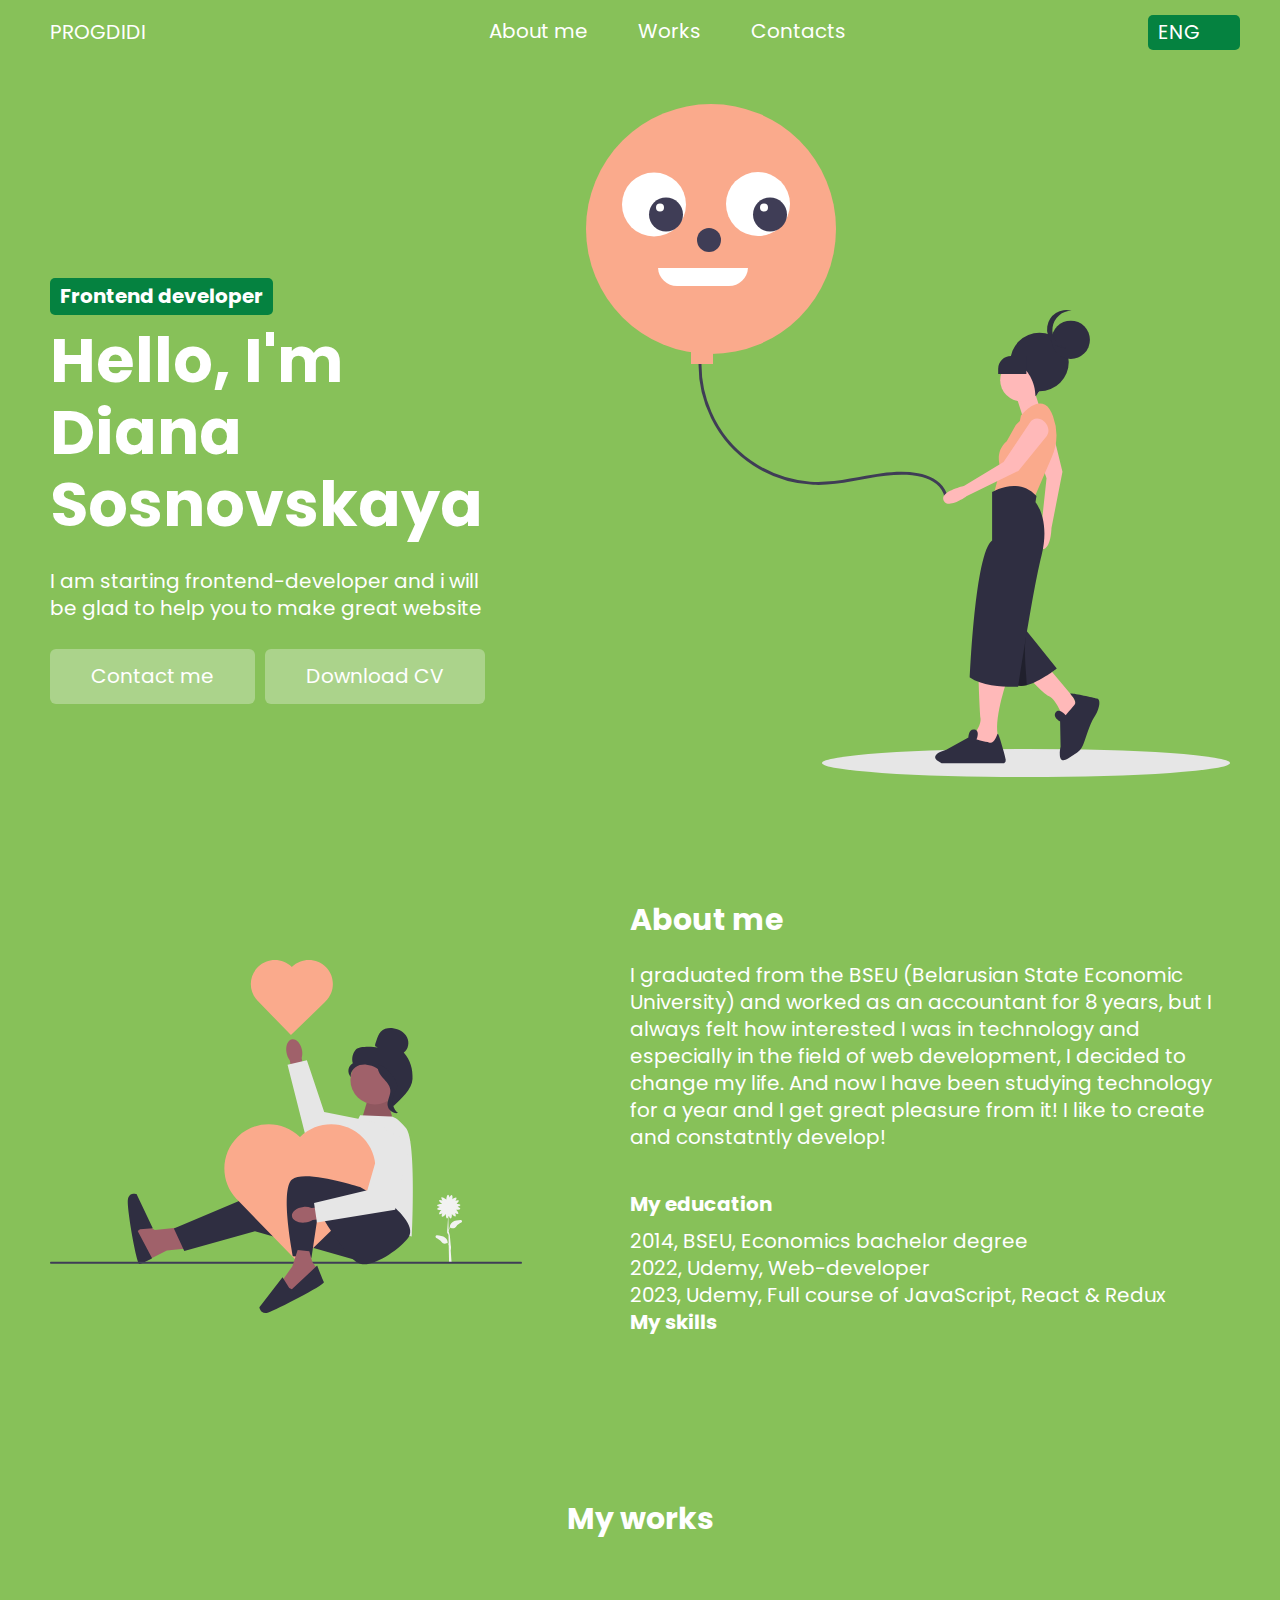
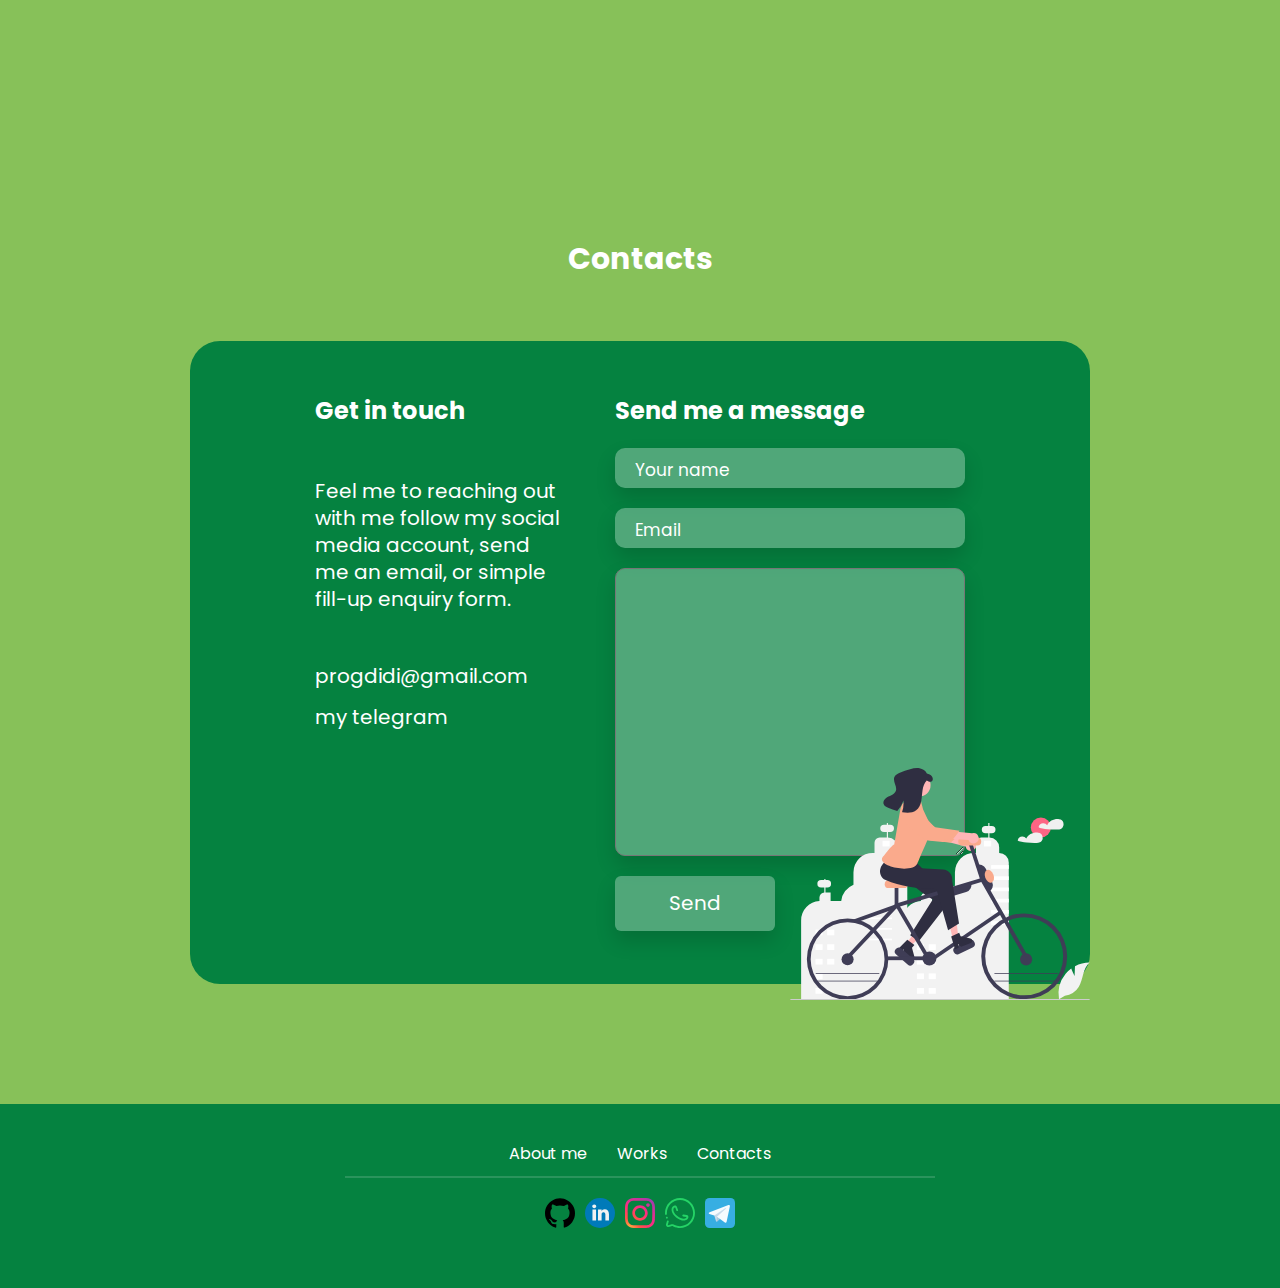
==== commit 97d96e10: "feat: add works item" ====
--- a/index.html
+++ b/index.html
@@ -361,10 +361,10 @@
                         <div class="slider">
                             <div class="slider-container">
                                 <div class="slide">
-                                    <img src="images/works/tenloc/tenloc.png" alt="calc" class="works__item-img slide-img">
-                                </div>
-                                <div class="slide">
-                                    <img src="images/works/tenloc/tenloc.png" alt="calc" class="works__item-img slide-img">
+                                    <img src="images/works/tenloc/tenloc1.jpg" alt="calc" class="works__item-img slide-img">
+                                </div>
+                                <div class="slide">
+                                    <img src="images/works/tenloc/tenloc1.jpg" alt="calc" class="works__item-img slide-img">
                                 </div>
                             </div>
                             <div class="button-container">
@@ -376,7 +376,7 @@
                         <p class="works__item-decr lng-meditation">Multipage website for travel agency made using React </p>
     
                         <div class="works__item-buttons">
-                            <a href="https://progdidi.github.io/BeHood/app" class="works__item-link lng-visit" target="_blank">visit</a>
+                            <a href="https://progdidi.github.io/tenloc/" class="works__item-link lng-visit" target="_blank">visit</a>
                             <a href="https://github.com/progdidi/tenloc" class="works__item-link" target="_blank">github</a>
                         </div>
                     </div>
@@ -480,10 +480,41 @@
                         <p class="works__item-decr lng-meditation">Responsive landing page for cleaning company, made using HTML, SCSS, Javascript. Compiled via Gulp </p>
     
                         <div class="works__item-buttons">
-                            <a href="https://progdidi.github.io/CleaningX/app" class="works__item-link lng-visit" target="_blank">visit</a>
+                            <a href="https://progdidi.github.io/cleaningX/app" class="works__item-link lng-visit" target="_blank">visit</a>
                             <a href="https://github.com/progdidi/cleaningX" class="works__item-link" target="_blank">github</a>
                         </div>
                     </div>  
+                </div>
+
+                <!-- The Library -->
+                <div class="works__item wow animate__animated data-wow-duration="2s" data-wow-delay="0.6s"">
+                    <div class="works__item-about">
+                        <div class="works__item-tags">
+                            <p class="works-tag">react</p><p class="works-tag">redux</p>
+                        </div>
+
+                        <div class="slider">
+                            <div class="slider-container">
+                                <div class="slide">
+                                    <img src="images/works/library/libr1.jpg" alt="calc" class="works__item-img slide-img">
+                                </div>
+                                <div class="slide">
+                                    <img src="images/works/library/libr1.jpg" alt="calc" class="works__item-img slide-img">
+                                </div>
+                            </div>
+                            <div class="button-container">
+                                <button class="prevBtn"><</button>
+                                <button class="nextBtn">></button>
+                            </div>
+                        </div>
+                        <h5 class="works__item-title">The Library</h5>
+                        <p class="works__item-decr lng-meditation">React app about books based on open API </p>
+    
+                        <div class="works__item-buttons">
+                            <a href="https://progdidi.github.io/theLibrary/" class="works__item-link lng-visit" target="_blank">visit</a>
+                            <a href="https://github.com/progdidi/theLibrary" class="works__item-link" target="_blank">github</a>
+                        </div>
+                    </div>
                 </div>
             </div>
         </div>
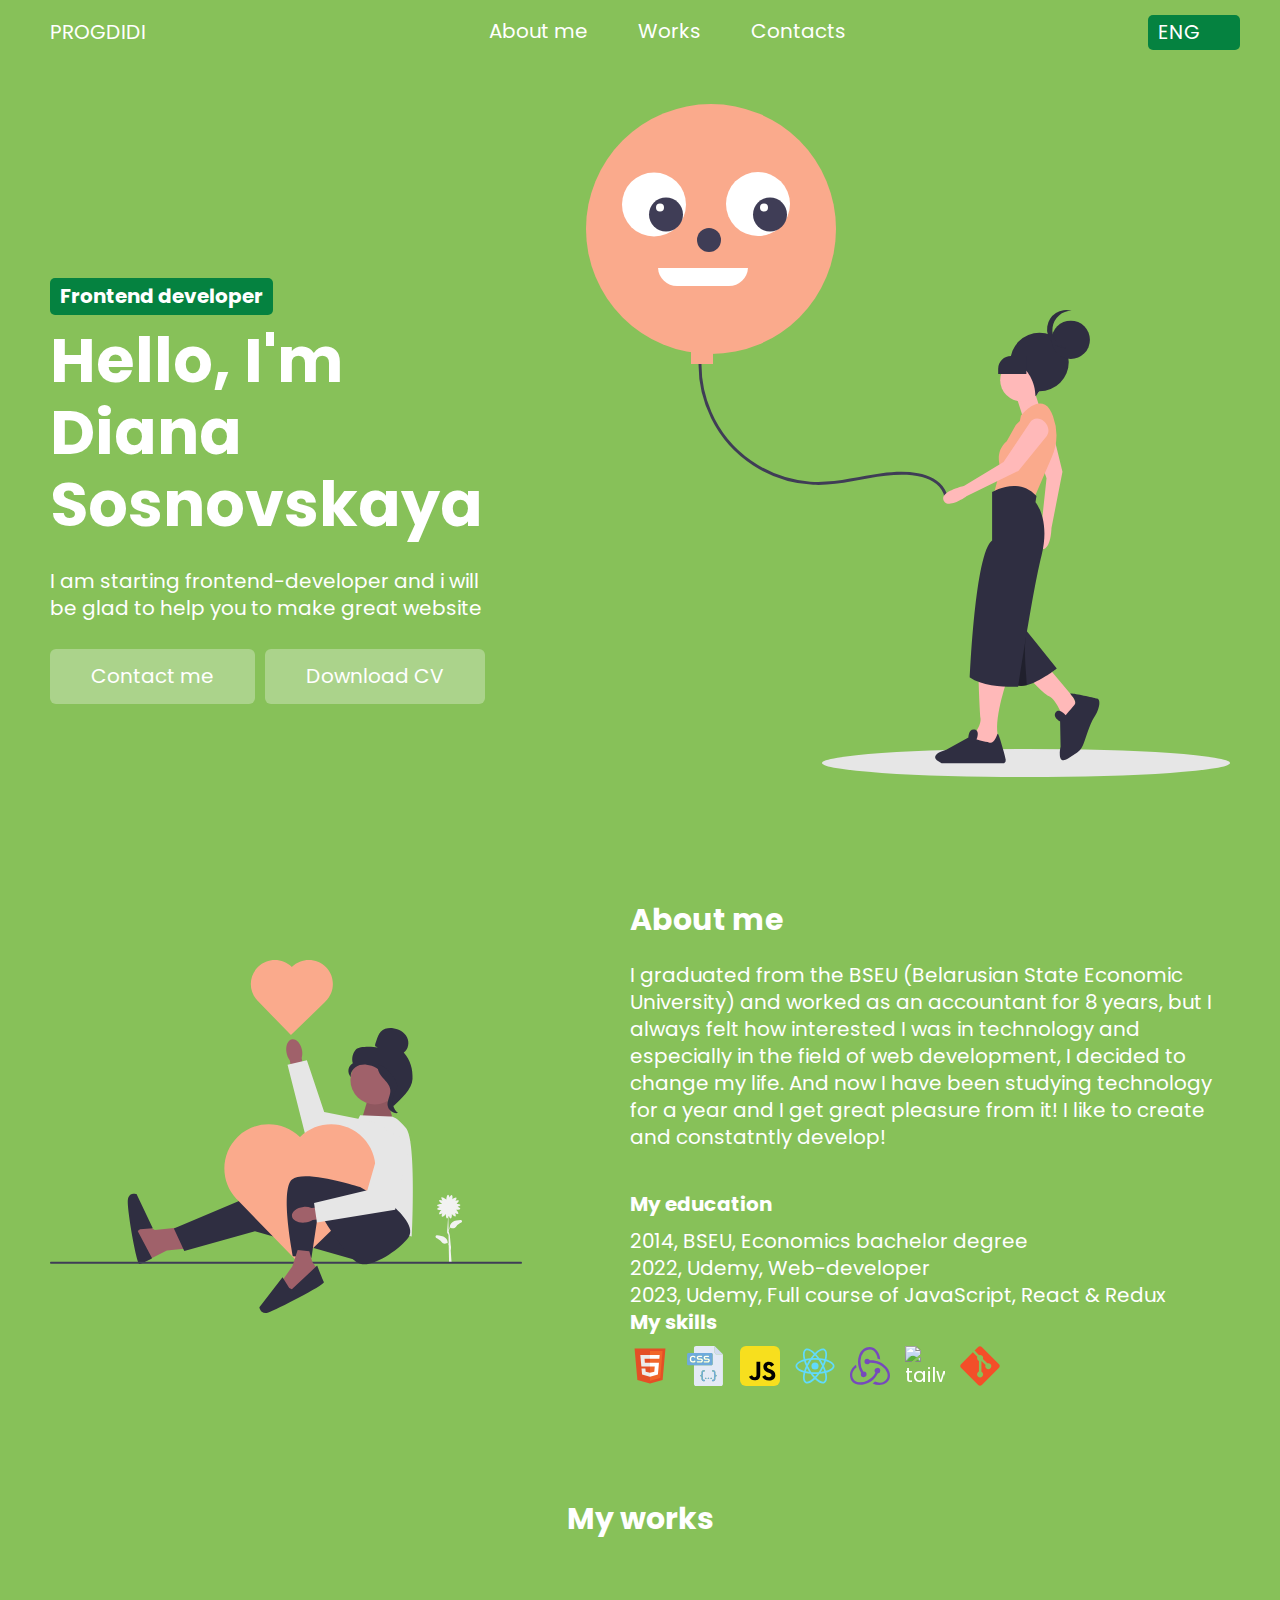
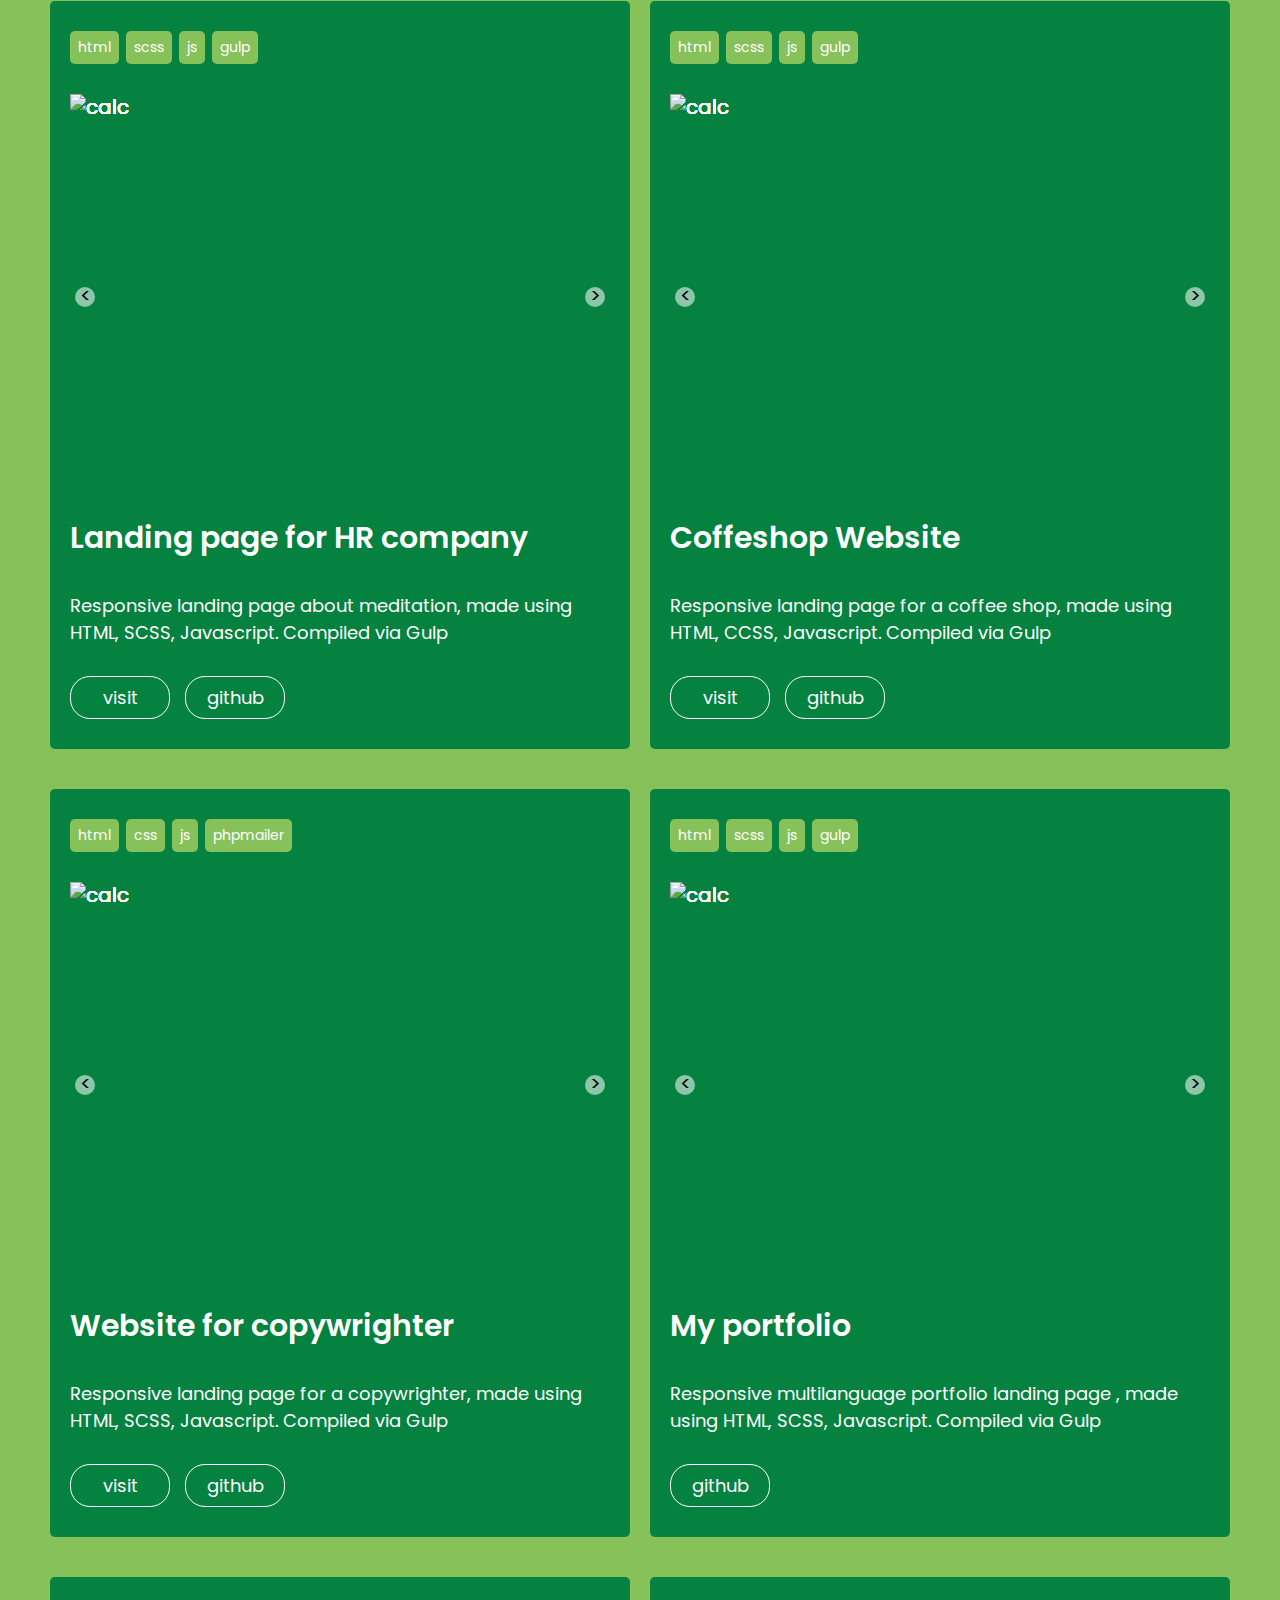
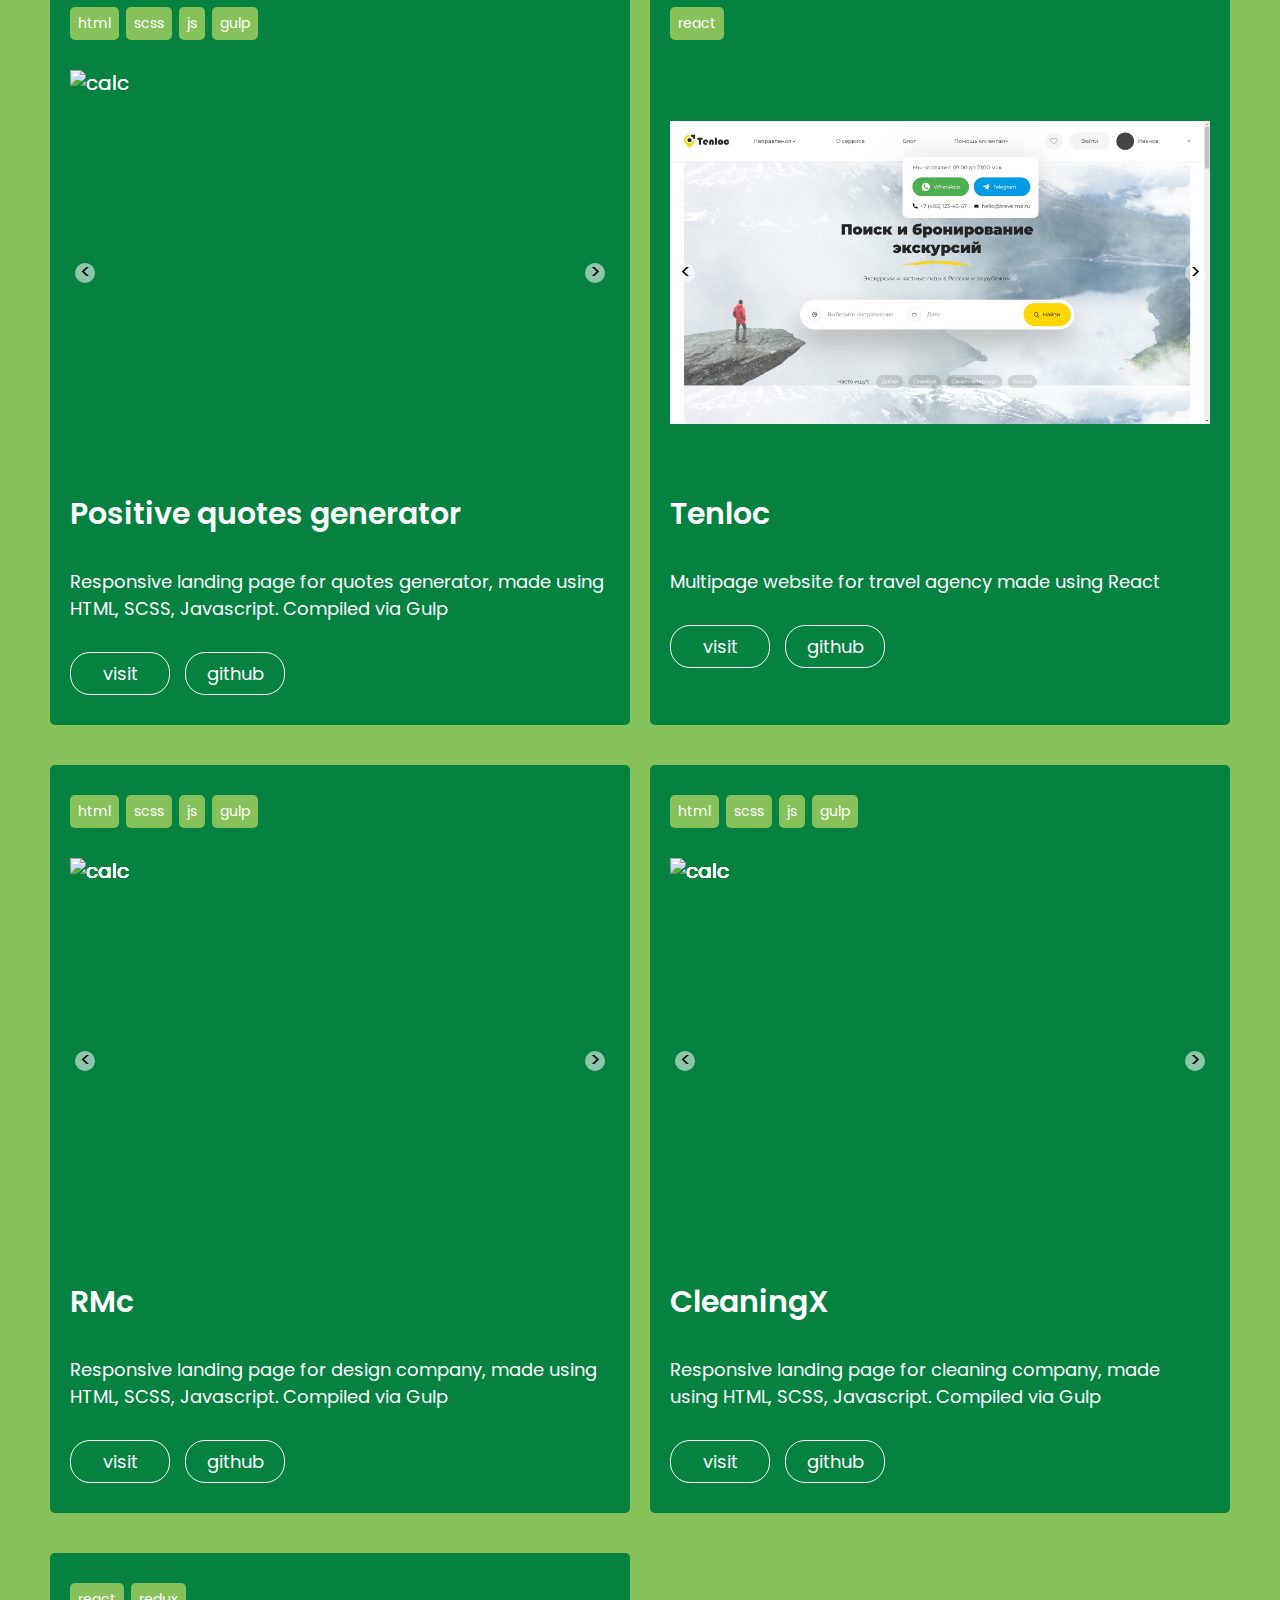
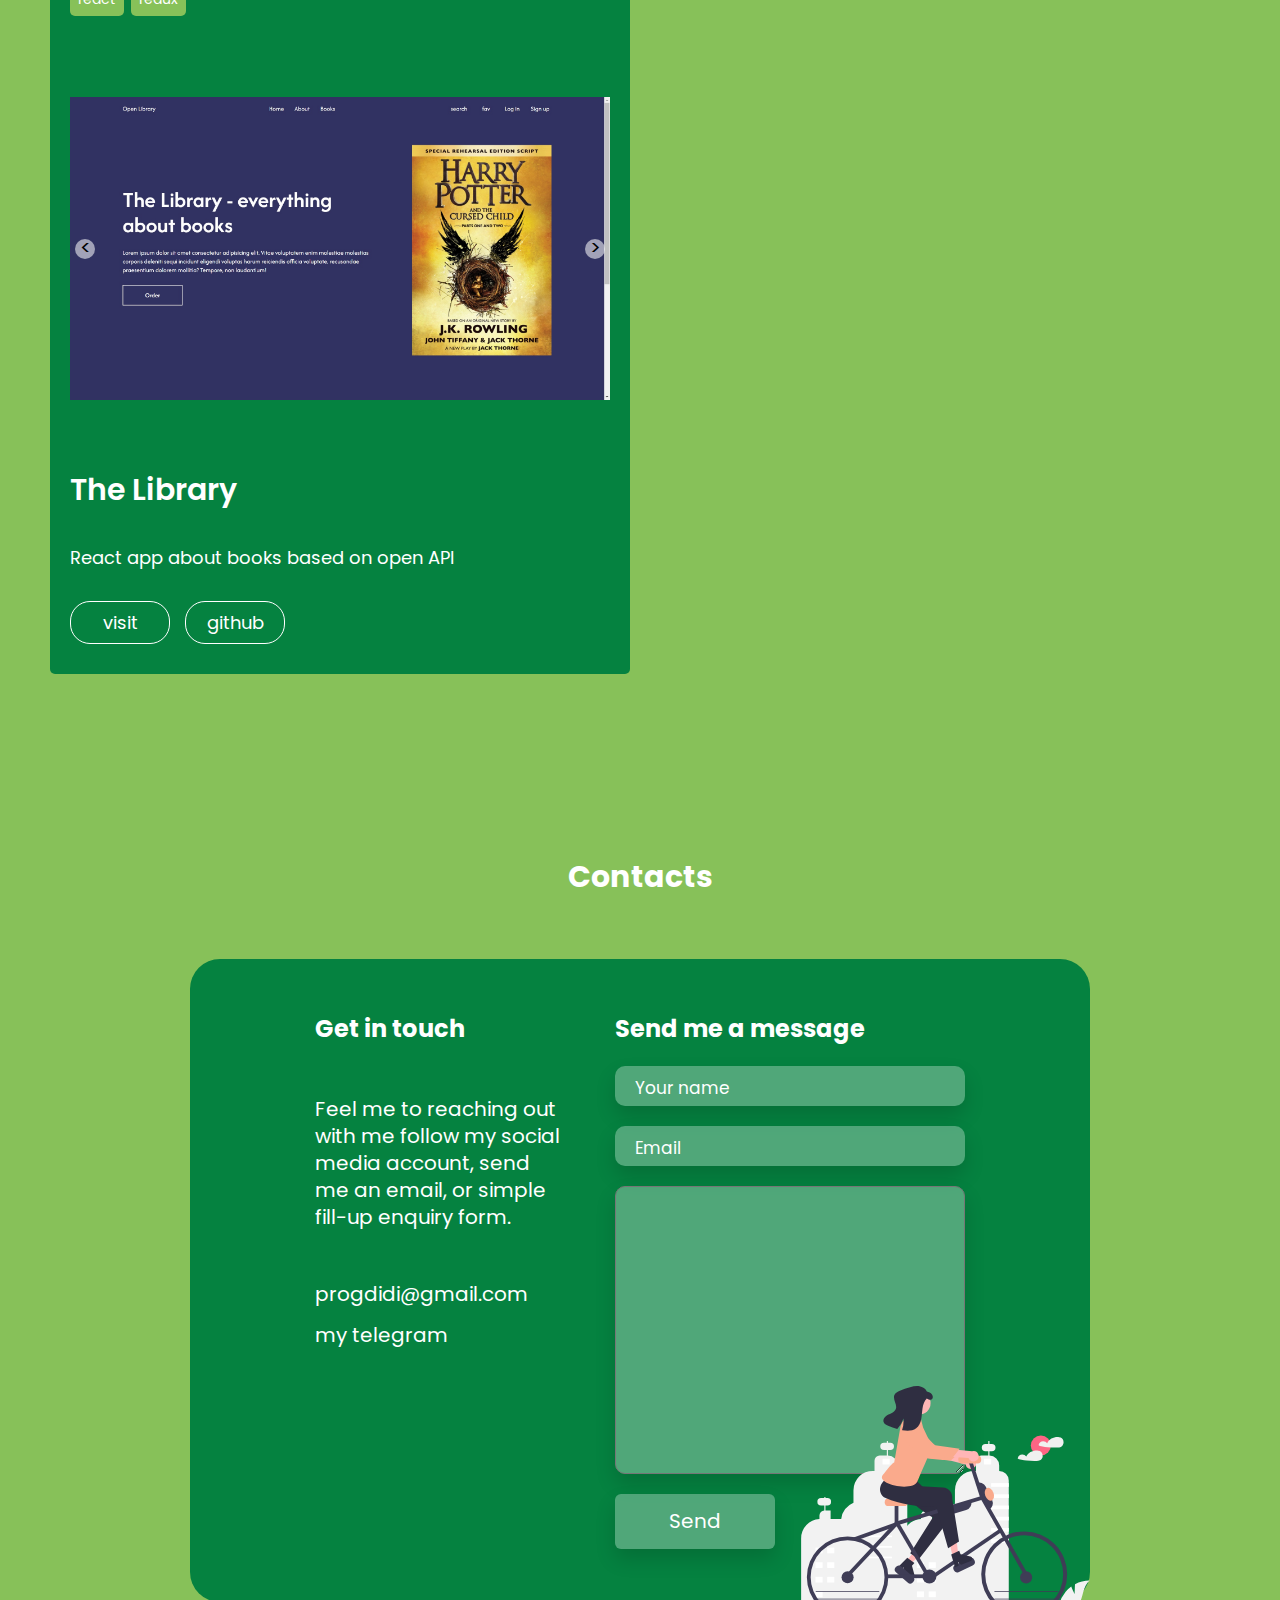
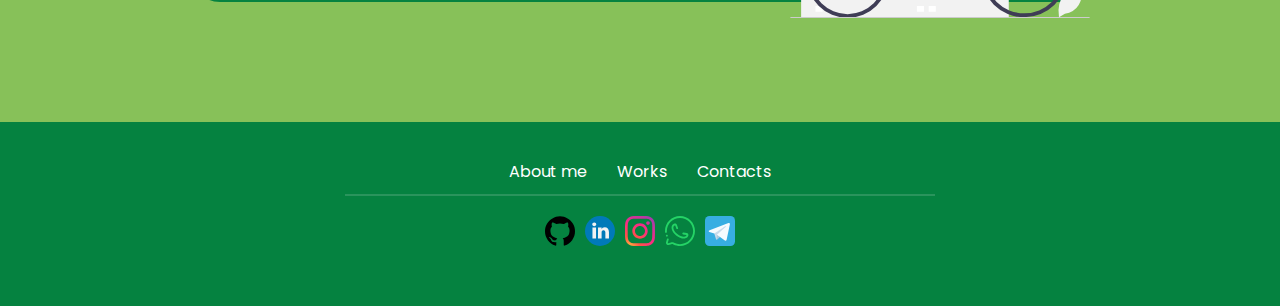
==== commit 2b97f83e: "feat: add modal" ====
--- a/index.html
+++ b/index.html
@@ -62,7 +62,7 @@
                     <h1 class="promo__info-title lng-title">Hello, I'm Diana Sosnovskaya</h1>
                     <p class="promo__info-descr lng-descr">I am starting frontend-developer and i will be glad to help you to make great website </p>
                     <div class="promo__info-buttons">
-                        <a href="#contacts" class="promo__info-btn contact">Contact me</a>
+                        <button class="promo__info-btn contact">Contact me</button>
                         <a href="helpers/resume.pdf" download class="promo__info-btn cv">Download CV</a>
                     </div>
                 </div>
@@ -569,6 +569,51 @@
         </div>
     </footer> 
 
+    <div class="modal">
+        <div class="modal__window">
+            <button class="modal__btn">X</button>
+            <div class="modal-contacts">
+                <h3 class="modal__title section__title">Contact me!</h3>
+
+                <p class="modal-contacts__text">Githup pages doesn't allow to send messages to email, so you can contact me in such ways:</p>
+
+                <ul class="modal-contacts__list">
+                    <li class="social__list-item">
+                        <a href="mail:progdidi@gmail.com" class="social__list-link" target="_blank">
+                            <img src="images/social/gmail.svg" alt="gmail" class="social__list-img"> progdidi@gmail.com
+                        </a>
+                    </li>
+                    <li class="social__list-item">
+                        <a href="https://github.com/progdidi" class="social__list-link" target="_blank">
+                            <img src="images/social/github.svg" alt="github" class="social__list-img"> @progdidi
+                        </a>
+                    </li>
+                    <li class="social__list-item">
+                        <a href="https://www.linkedin.com/in/progdidi/" class="social__list-link" target="_blank">
+                            <img src="images/social/linkedin.svg" alt="linkedin" class="social__list-img">@progdidi
+                        </a>
+                    </li>
+                    <li class="social__list-item">
+                        <a href="https://www.instagram.com/smetankihochesh/" class="social__list-link" target="_blank">
+                            <img src="images/social/instagram.svg" alt="instagram" class="social__list-img"> @smetankihochesh
+                        </a>
+                    </li>
+                    <li class="social__list-item">
+                        <a href="https://wa.me/48696617119" class="social__list-link" target="_blank">
+                            <img src="images/social/whatsapp.svg" alt="whatsapp" class="social__list-img"> @progdidi
+                        </a>
+                    </li>
+                    <li class="social__list-item">
+                        <a href="https://t.me/progdidi" class="social__list-link" target="_blank">
+                            <img src="images/social/telegram.svg" alt="telegram" class="social__list-img"> @progdidi
+                        </a>
+                    </li>
+
+                </ul>
+            </div>
+        </div>
+    </div>
+
     
     
     <!-- <script type="text/javascript" src="http://code.jquery.com/jquery-1.7.1.min.js"></script> -->
--- a/css/style.min.css
+++ b/css/style.min.css
@@ -1 +1 @@
-*,*::before,*::after{-webkit-box-sizing:border-box;box-sizing:border-box;padding:0;margin:0}html{scroll-behavior:smooth}a{text-decoration:none;color:inherit}button{border:none;cursor:pointer}body{background-color:#87c159;color:#fff;font-family:"Poppins",sans-serif;font-size:20px;line-height:27px}.container{max-width:1200px;padding:0 10px;margin:0 auto}.section__title{text-align:center;padding:10px 30px;border-radius:4px;font-weight:700;font-size:30px;line-height:45px;margin-bottom:50px;color:#fff}.section__subtitle{font-weight:700;font-size:24px;line-height:34px;color:#fff}html{-webkit-box-sizing:border-box;box-sizing:border-box}*,*::after,*::before{-webkit-box-sizing:inherit;box-sizing:inherit}ul[class],ol[class]{padding:0}body,h1,h2,h3,h4,h5,h6,p,ul,ol,li,figure,figcaption,blockquote,dl,dd{margin:0;font-size:inherit}ul[class]{list-style:none}img{max-width:100%;display:block}input,button,textarea,select{font:inherit}a{text-decoration:none}.slick-slider{position:relative;display:block;-webkit-box-sizing:border-box;box-sizing:border-box;-webkit-touch-callout:none;-webkit-user-select:none;-moz-user-select:none;-ms-user-select:none;user-select:none;-ms-touch-action:pan-y;touch-action:pan-y;-webkit-tap-highlight-color:rgba(0,0,0,0)}.slick-list{position:relative;overflow:hidden;display:block;margin:0;padding:0}.slick-list:focus{outline:none}.slick-list.dragging{cursor:pointer;cursor:hand}.slick-slider .slick-track,.slick-slider .slick-list{-webkit-transform:translate3d(0, 0, 0);-ms-transform:translate3d(0, 0, 0);transform:translate3d(0, 0, 0)}.slick-track{position:relative;left:0;top:0;display:block;margin-left:auto;margin-right:auto}.slick-track:before,.slick-track:after{content:"";display:table}.slick-track:after{clear:both}.slick-loading .slick-track{visibility:hidden}.slick-slide{float:left;height:100%;min-height:1px;display:none}[dir=rtl] .slick-slide{float:right}.slick-slide img{display:block}.slick-slide.slick-loading img{display:none}.slick-slide.dragging img{pointer-events:none}.slick-initialized .slick-slide{display:block}.slick-loading .slick-slide{visibility:hidden}.slick-vertical .slick-slide{display:block;height:auto;border:1px solid rgba(0,0,0,0)}.slick-arrow.slick-hidden{display:none}.slick-arrow{background-color:rgba(0,0,0,0);border:none;cursor:pointer;padding:0;position:absolute;z-index:2}.work-next,.work-prev{background:-o-linear-gradient(2.68deg, #E2A300 4.47%, #E29500 95.53%);background:linear-gradient(87.32deg, #E2A300 4.47%, #E29500 95.53%);border-radius:50%;padding:12px;top:50%;-webkit-transform:translateY(-50%);-ms-transform:translateY(-50%);transform:translateY(-50%)}.work-next{right:0}.work-prev{left:0}.header{padding:15px 0 15px}.header__inner{display:-webkit-box;display:-ms-flexbox;display:flex;-webkit-box-align:center;-ms-flex-align:center;align-items:center;-webkit-box-pack:justify;-ms-flex-pack:justify;justify-content:space-between}.header .languages-select{width:100%;position:relative;margin-left:10px;min-width:82px}.header .languages-select.open .languages-select__dropdown{display:block}.header .languages-select.open .languages-select__input{border-bottom:none}.header .languages-select__input{background-color:#058240;color:#fff;padding:5px 10px;border-radius:5px;min-width:40px;display:-webkit-box;display:-ms-flexbox;display:flex;-webkit-box-pack:justify;-ms-flex-pack:justify;justify-content:space-between;-webkit-box-align:center;-ms-flex-align:center;align-items:center;padding:5px 10px;cursor:pointer;height:35px}.header .languages-select__dropdown{display:none;position:absolute;background-color:#058240;color:#fff;left:0;right:0;top:34px;max-height:100px;overflow-y:auto;-webkit-box-shadow:2px 3px 5px #058240;box-shadow:2px 3px 5px #058240}.header .languages-select__list-item{padding:5px;border-bottom:.5px solid #fff;cursor:pointer;-webkit-transition:all .5s;-o-transition:all .5s;transition:all .5s}.header .languages-select__list-item:hover{background-color:rgba(255,255,255,.3)}.header .languages-select__list-item:last-child{border-bottom:none}.menu{display:-webkit-box;display:-ms-flexbox;display:flex}.menu__btn{width:40px;height:30px;display:-webkit-box;display:-ms-flexbox;display:flex;-webkit-box-orient:vertical;-webkit-box-direction:normal;-ms-flex-direction:column;flex-direction:column;-webkit-box-pack:justify;-ms-flex-pack:justify;justify-content:space-between;padding:0;border:none;background-color:rgba(0,0,0,0);display:none}.menu__btn span{height:4px;width:100%;background-color:#fff}.menu__list{display:-webkit-box;display:-ms-flexbox;display:flex;-webkit-box-pack:justify;-ms-flex-pack:justify;justify-content:space-between;max-width:810px}.menu__list-item{margin-left:50px;border-bottom:2px solid rgba(0,0,0,0);-webkit-transition:all .3s;-o-transition:all .3s;transition:all .3s}.menu__list-item:hover{border-bottom-color:#fff}.fixed-header{position:fixed;background-color:#058240;top:0;left:0;width:100%;z-index:3;-webkit-box-shadow:1px 17px 33px 2px #014e62;box-shadow:1px 17px 33px 2px #014e62}.fixed-header .languages-select__input{background-color:#87c159}.fixed-header .languages-select__dropdown{background-color:#87c159}*,*::before,*::after{-webkit-box-sizing:border-box;box-sizing:border-box;padding:0;margin:0}html{scroll-behavior:smooth}a{text-decoration:none;color:inherit}button{border:none;cursor:pointer}body{background-color:#87c159;color:#fff;font-family:"Poppins",sans-serif;font-size:20px;line-height:27px}.container{max-width:1200px;padding:0 10px;margin:0 auto}.section__title{text-align:center;padding:10px 30px;border-radius:4px;font-weight:700;font-size:30px;line-height:45px;margin-bottom:50px;color:#fff}.section__subtitle{font-weight:700;font-size:24px;line-height:34px;color:#fff}.promo{padding-top:39px;padding-bottom:10px}.promo__inner{display:-webkit-box;display:-ms-flexbox;display:flex;-webkit-box-pack:justify;-ms-flex-pack:justify;justify-content:space-between;-webkit-box-align:center;-ms-flex-align:center;align-items:center}.promo__info{max-width:447px;padding-top:100px}.promo__info-subtitle{padding:5px 10px;background-color:#058240;border-radius:5px;width:-webkit-fit-content;width:-moz-fit-content;width:fit-content;margin-bottom:10px}.promo__info-title{font-weight:700;font-size:62px;line-height:72px;color:#fff;margin-bottom:27px}.promo__info-descr{margin-bottom:27px}.promo__info-buttons{display:-webkit-box;display:-ms-flexbox;display:flex}.promo__info-btn{background:rgba(255,255,255,.3);border-radius:6px;padding:14px 41px;margin-right:10px;color:#fff}.promo__info-btn:hover{background:-webkit-gradient(linear, left top, right top, from(#5392a0), color-stop(#014e62), to(#02293d));background:-o-linear-gradient(left, #5392a0, #014e62, #02293d);background:linear-gradient(90deg, #5392a0, #014e62, #02293d)}.promo__visual-img{-webkit-transform:scale(-1, 1);-ms-transform:scale(-1, 1);transform:scale(-1, 1)}@-webkit-keyframes bounce{0%,20%,50%,80%,100%{-webkit-transform:translateY(0);-ms-transform:translateY(0);transform:translateY(0)}40%{-webkit-transform:translateY(-30px);-ms-transform:translateY(-30px);transform:translateY(-30px)}60%{-webkit-transform:translateY(-15px);-ms-transform:translateY(-15px);transform:translateY(-15px)}}@keyframes bounce{0%,20%,50%,80%,100%{-webkit-transform:translateY(0);-ms-transform:translateY(0);transform:translateY(0)}40%{-webkit-transform:translateY(-30px);-ms-transform:translateY(-30px);transform:translateY(-30px)}60%{-webkit-transform:translateY(-15px);-ms-transform:translateY(-15px);transform:translateY(-15px)}}@-webkit-keyframes flash{0%,50%,100%{opacity:1}25%,75%{opacity:0}}@keyframes flash{0%,50%,100%{opacity:1}25%,75%{opacity:0}}@-webkit-keyframes jello{11.1%{-webkit-transform:none;-ms-transform:none;transform:none}22.2%{-webkit-transform:skewX(-12.5deg) skewY(-12.5deg);-ms-transform:skewX(-12.5deg) skewY(-12.5deg);transform:skewX(-12.5deg) skewY(-12.5deg)}33.3%{-webkit-transform:skewX(6.25deg) skewY(6.25deg);-ms-transform:skewX(6.25deg) skewY(6.25deg);transform:skewX(6.25deg) skewY(6.25deg)}44.4%{-webkit-transform:skewX(-3.125deg) skewY(-3.125deg);-ms-transform:skewX(-3.125deg) skewY(-3.125deg);transform:skewX(-3.125deg) skewY(-3.125deg)}55.5%{-webkit-transform:skewX(1.5625deg) skewY(1.5625deg);-ms-transform:skewX(1.5625deg) skewY(1.5625deg);transform:skewX(1.5625deg) skewY(1.5625deg)}66.6%{-webkit-transform:skewX(-0.78125deg) skewY(-0.78125deg);-ms-transform:skewX(-0.78125deg) skewY(-0.78125deg);transform:skewX(-0.78125deg) skewY(-0.78125deg)}77.7%{-webkit-transform:skewX(0.390625deg) skewY(0.390625deg);-ms-transform:skewX(0.390625deg) skewY(0.390625deg);transform:skewX(0.390625deg) skewY(0.390625deg)}88.8%{-webkit-transform:skewX(-0.1953125deg) skewY(-0.1953125deg);-ms-transform:skewX(-0.1953125deg) skewY(-0.1953125deg);transform:skewX(-0.1953125deg) skewY(-0.1953125deg)}100%{-webkit-transform:none;-ms-transform:none;transform:none}}@keyframes jello{11.1%{-webkit-transform:none;-ms-transform:none;transform:none}22.2%{-webkit-transform:skewX(-12.5deg) skewY(-12.5deg);-ms-transform:skewX(-12.5deg) skewY(-12.5deg);transform:skewX(-12.5deg) skewY(-12.5deg)}33.3%{-webkit-transform:skewX(6.25deg) skewY(6.25deg);-ms-transform:skewX(6.25deg) skewY(6.25deg);transform:skewX(6.25deg) skewY(6.25deg)}44.4%{-webkit-transform:skewX(-3.125deg) skewY(-3.125deg);-ms-transform:skewX(-3.125deg) skewY(-3.125deg);transform:skewX(-3.125deg) skewY(-3.125deg)}55.5%{-webkit-transform:skewX(1.5625deg) skewY(1.5625deg);-ms-transform:skewX(1.5625deg) skewY(1.5625deg);transform:skewX(1.5625deg) skewY(1.5625deg)}66.6%{-webkit-transform:skewX(-0.78125deg) skewY(-0.78125deg);-ms-transform:skewX(-0.78125deg) skewY(-0.78125deg);transform:skewX(-0.78125deg) skewY(-0.78125deg)}77.7%{-webkit-transform:skewX(0.390625deg) skewY(0.390625deg);-ms-transform:skewX(0.390625deg) skewY(0.390625deg);transform:skewX(0.390625deg) skewY(0.390625deg)}88.8%{-webkit-transform:skewX(-0.1953125deg) skewY(-0.1953125deg);-ms-transform:skewX(-0.1953125deg) skewY(-0.1953125deg);transform:skewX(-0.1953125deg) skewY(-0.1953125deg)}100%{-webkit-transform:none;-ms-transform:none;transform:none}}@-webkit-keyframes pulse{0%{-webkit-transform:scale(1);-ms-transform:scale(1);transform:scale(1)}50%{-webkit-transform:scale(1.1);-ms-transform:scale(1.1);transform:scale(1.1)}100%{-webkit-transform:scale(1);-ms-transform:scale(1);transform:scale(1)}}@keyframes pulse{0%{-webkit-transform:scale(1);-ms-transform:scale(1);transform:scale(1)}50%{-webkit-transform:scale(1.1);-ms-transform:scale(1.1);transform:scale(1.1)}100%{-webkit-transform:scale(1);-ms-transform:scale(1);transform:scale(1)}}@-webkit-keyframes rubberBand{0%{-webkit-transform:scale3d(1, 1, 1);-ms-transform:scale3d(1, 1, 1);transform:scale3d(1, 1, 1)}30%{-webkit-transform:scale3d(1.25, 0.75, 1);-ms-transform:scale3d(1.25, 0.75, 1);transform:scale3d(1.25, 0.75, 1)}40%{-webkit-transform:scale3d(0.75, 1.25, 1);-ms-transform:scale3d(0.75, 1.25, 1);transform:scale3d(0.75, 1.25, 1)}50%{-webkit-transform:scale3d(1.15, 0.85, 1);-ms-transform:scale3d(1.15, 0.85, 1);transform:scale3d(1.15, 0.85, 1)}65%{-webkit-transform:scale3d(0.95, 1.05, 1);-ms-transform:scale3d(0.95, 1.05, 1);transform:scale3d(0.95, 1.05, 1)}75%{-webkit-transform:scale3d(1.05, 0.95, 1);-ms-transform:scale3d(1.05, 0.95, 1);transform:scale3d(1.05, 0.95, 1)}100%{-webkit-transform:scale3d(1, 1, 1);-ms-transform:scale3d(1, 1, 1);transform:scale3d(1, 1, 1)}}@keyframes rubberBand{0%{-webkit-transform:scale3d(1, 1, 1);-ms-transform:scale3d(1, 1, 1);transform:scale3d(1, 1, 1)}30%{-webkit-transform:scale3d(1.25, 0.75, 1);-ms-transform:scale3d(1.25, 0.75, 1);transform:scale3d(1.25, 0.75, 1)}40%{-webkit-transform:scale3d(0.75, 1.25, 1);-ms-transform:scale3d(0.75, 1.25, 1);transform:scale3d(0.75, 1.25, 1)}50%{-webkit-transform:scale3d(1.15, 0.85, 1);-ms-transform:scale3d(1.15, 0.85, 1);transform:scale3d(1.15, 0.85, 1)}65%{-webkit-transform:scale3d(0.95, 1.05, 1);-ms-transform:scale3d(0.95, 1.05, 1);transform:scale3d(0.95, 1.05, 1)}75%{-webkit-transform:scale3d(1.05, 0.95, 1);-ms-transform:scale3d(1.05, 0.95, 1);transform:scale3d(1.05, 0.95, 1)}100%{-webkit-transform:scale3d(1, 1, 1);-ms-transform:scale3d(1, 1, 1);transform:scale3d(1, 1, 1)}}@-webkit-keyframes shake{0%,100%{-webkit-transform:translateX(0);-ms-transform:translateX(0);transform:translateX(0)}10%,30%,50%,70%,90%{-webkit-transform:translateX(-10px);-ms-transform:translateX(-10px);transform:translateX(-10px)}20%,40%,60%,80%{-webkit-transform:translateX(10px);-ms-transform:translateX(10px);transform:translateX(10px)}}@keyframes shake{0%,100%{-webkit-transform:translateX(0);-ms-transform:translateX(0);transform:translateX(0)}10%,30%,50%,70%,90%{-webkit-transform:translateX(-10px);-ms-transform:translateX(-10px);transform:translateX(-10px)}20%,40%,60%,80%{-webkit-transform:translateX(10px);-ms-transform:translateX(10px);transform:translateX(10px)}}@-webkit-keyframes swing{20%,40%,60%,80%,100%{-webkit-transform-origin:top center;-ms-transform-origin:top center;transform-origin:top center}20%{-webkit-transform:rotate(15deg);-ms-transform:rotate(15deg);transform:rotate(15deg)}40%{-webkit-transform:rotate(-10deg);-ms-transform:rotate(-10deg);transform:rotate(-10deg)}60%{-webkit-transform:rotate(5deg);-ms-transform:rotate(5deg);transform:rotate(5deg)}80%{-webkit-transform:rotate(-5deg);-ms-transform:rotate(-5deg);transform:rotate(-5deg)}100%{-webkit-transform:rotate(0deg);-ms-transform:rotate(0deg);transform:rotate(0deg)}}@keyframes swing{20%,40%,60%,80%,100%{-webkit-transform-origin:top center;-ms-transform-origin:top center;transform-origin:top center}20%{-webkit-transform:rotate(15deg);-ms-transform:rotate(15deg);transform:rotate(15deg)}40%{-webkit-transform:rotate(-10deg);-ms-transform:rotate(-10deg);transform:rotate(-10deg)}60%{-webkit-transform:rotate(5deg);-ms-transform:rotate(5deg);transform:rotate(5deg)}80%{-webkit-transform:rotate(-5deg);-ms-transform:rotate(-5deg);transform:rotate(-5deg)}100%{-webkit-transform:rotate(0deg);-ms-transform:rotate(0deg);transform:rotate(0deg)}}@-webkit-keyframes tada{0%{-webkit-transform:scale(1);-ms-transform:scale(1);transform:scale(1)}10%,20%{-webkit-transform:scale(0.9) rotate(-3deg);-ms-transform:scale(0.9) rotate(-3deg);transform:scale(0.9) rotate(-3deg)}30%,50%,70%,90%{-webkit-transform:scale(1.1) rotate(3deg);-ms-transform:scale(1.1) rotate(3deg);transform:scale(1.1) rotate(3deg)}40%,60%,80%{-webkit-transform:scale(1.1) rotate(-3deg);-ms-transform:scale(1.1) rotate(-3deg);transform:scale(1.1) rotate(-3deg)}100%{-webkit-transform:scale(1) rotate(0);-ms-transform:scale(1) rotate(0);transform:scale(1) rotate(0)}}@keyframes tada{0%{-webkit-transform:scale(1);-ms-transform:scale(1);transform:scale(1)}10%,20%{-webkit-transform:scale(0.9) rotate(-3deg);-ms-transform:scale(0.9) rotate(-3deg);transform:scale(0.9) rotate(-3deg)}30%,50%,70%,90%{-webkit-transform:scale(1.1) rotate(3deg);-ms-transform:scale(1.1) rotate(3deg);transform:scale(1.1) rotate(3deg)}40%,60%,80%{-webkit-transform:scale(1.1) rotate(-3deg);-ms-transform:scale(1.1) rotate(-3deg);transform:scale(1.1) rotate(-3deg)}100%{-webkit-transform:scale(1) rotate(0);-ms-transform:scale(1) rotate(0);transform:scale(1) rotate(0)}}@-webkit-keyframes wobble{0%{-webkit-transform:translateX(0%);-ms-transform:translateX(0%);transform:translateX(0%)}15%{-webkit-transform:translateX(-25%) rotate(-5deg);-ms-transform:translateX(-25%) rotate(-5deg);transform:translateX(-25%) rotate(-5deg)}30%{-webkit-transform:translateX(20%) rotate(3deg);-ms-transform:translateX(20%) rotate(3deg);transform:translateX(20%) rotate(3deg)}45%{-webkit-transform:translateX(-15%) rotate(-3deg);-ms-transform:translateX(-15%) rotate(-3deg);transform:translateX(-15%) rotate(-3deg)}60%{-webkit-transform:translateX(10%) rotate(2deg);-ms-transform:translateX(10%) rotate(2deg);transform:translateX(10%) rotate(2deg)}75%{-webkit-transform:translateX(-5%) rotate(-1deg);-ms-transform:translateX(-5%) rotate(-1deg);transform:translateX(-5%) rotate(-1deg)}100%{-webkit-transform:translateX(0%);-ms-transform:translateX(0%);transform:translateX(0%)}}@keyframes wobble{0%{-webkit-transform:translateX(0%);-ms-transform:translateX(0%);transform:translateX(0%)}15%{-webkit-transform:translateX(-25%) rotate(-5deg);-ms-transform:translateX(-25%) rotate(-5deg);transform:translateX(-25%) rotate(-5deg)}30%{-webkit-transform:translateX(20%) rotate(3deg);-ms-transform:translateX(20%) rotate(3deg);transform:translateX(20%) rotate(3deg)}45%{-webkit-transform:translateX(-15%) rotate(-3deg);-ms-transform:translateX(-15%) rotate(-3deg);transform:translateX(-15%) rotate(-3deg)}60%{-webkit-transform:translateX(10%) rotate(2deg);-ms-transform:translateX(10%) rotate(2deg);transform:translateX(10%) rotate(2deg)}75%{-webkit-transform:translateX(-5%) rotate(-1deg);-ms-transform:translateX(-5%) rotate(-1deg);transform:translateX(-5%) rotate(-1deg)}100%{-webkit-transform:translateX(0%);-ms-transform:translateX(0%);transform:translateX(0%)}}@-webkit-keyframes bounceIn{0%{opacity:0;-webkit-transform:scale(0.3);-ms-transform:scale(0.3);transform:scale(0.3)}50%{opacity:1;-webkit-transform:scale(1.05);-ms-transform:scale(1.05);transform:scale(1.05)}70%{-webkit-transform:scale(0.9);-ms-transform:scale(0.9);transform:scale(0.9)}100%{-webkit-transform:scale(1);-ms-transform:scale(1);transform:scale(1)}}@keyframes bounceIn{0%{opacity:0;-webkit-transform:scale(0.3);-ms-transform:scale(0.3);transform:scale(0.3)}50%{opacity:1;-webkit-transform:scale(1.05);-ms-transform:scale(1.05);transform:scale(1.05)}70%{-webkit-transform:scale(0.9);-ms-transform:scale(0.9);transform:scale(0.9)}100%{-webkit-transform:scale(1);-ms-transform:scale(1);transform:scale(1)}}@-webkit-keyframes bounceInDown{0%{opacity:0;-webkit-transform:translateY(-2000px);-ms-transform:translateY(-2000px);transform:translateY(-2000px)}60%{opacity:1;-webkit-transform:translateY(30px);-ms-transform:translateY(30px);transform:translateY(30px)}80%{-webkit-transform:translateY(-10px);-ms-transform:translateY(-10px);transform:translateY(-10px)}100%{-webkit-transform:translateY(0);-ms-transform:translateY(0);transform:translateY(0)}}@keyframes bounceInDown{0%{opacity:0;-webkit-transform:translateY(-2000px);-ms-transform:translateY(-2000px);transform:translateY(-2000px)}60%{opacity:1;-webkit-transform:translateY(30px);-ms-transform:translateY(30px);transform:translateY(30px)}80%{-webkit-transform:translateY(-10px);-ms-transform:translateY(-10px);transform:translateY(-10px)}100%{-webkit-transform:translateY(0);-ms-transform:translateY(0);transform:translateY(0)}}@-webkit-keyframes bounceInLeft{0%{opacity:0;-webkit-transform:translateX(-2000px);-ms-transform:translateX(-2000px);transform:translateX(-2000px)}60%{opacity:1;-webkit-transform:translateX(30px);-ms-transform:translateX(30px);transform:translateX(30px)}80%{-webkit-transform:translateX(-10px);-ms-transform:translateX(-10px);transform:translateX(-10px)}100%{-webkit-transform:translateX(0);-ms-transform:translateX(0);transform:translateX(0)}}@keyframes bounceInLeft{0%{opacity:0;-webkit-transform:translateX(-2000px);-ms-transform:translateX(-2000px);transform:translateX(-2000px)}60%{opacity:1;-webkit-transform:translateX(30px);-ms-transform:translateX(30px);transform:translateX(30px)}80%{-webkit-transform:translateX(-10px);-ms-transform:translateX(-10px);transform:translateX(-10px)}100%{-webkit-transform:translateX(0);-ms-transform:translateX(0);transform:translateX(0)}}@-webkit-keyframes bounceInRight{0%{opacity:0;-webkit-transform:translateX(2000px);-ms-transform:translateX(2000px);transform:translateX(2000px)}60%{opacity:1;-webkit-transform:translateX(-30px);-ms-transform:translateX(-30px);transform:translateX(-30px)}80%{-webkit-transform:translateX(10px);-ms-transform:translateX(10px);transform:translateX(10px)}100%{-webkit-transform:translateX(0);-ms-transform:translateX(0);transform:translateX(0)}}@keyframes bounceInRight{0%{opacity:0;-webkit-transform:translateX(2000px);-ms-transform:translateX(2000px);transform:translateX(2000px)}60%{opacity:1;-webkit-transform:translateX(-30px);-ms-transform:translateX(-30px);transform:translateX(-30px)}80%{-webkit-transform:translateX(10px);-ms-transform:translateX(10px);transform:translateX(10px)}100%{-webkit-transform:translateX(0);-ms-transform:translateX(0);transform:translateX(0)}}@-webkit-keyframes bounceInUp{0%{opacity:0;-webkit-transform:translateY(2000px);-ms-transform:translateY(2000px);transform:translateY(2000px)}60%{opacity:1;-webkit-transform:translateY(-30px);-ms-transform:translateY(-30px);transform:translateY(-30px)}80%{-webkit-transform:translateY(10px);-ms-transform:translateY(10px);transform:translateY(10px)}100%{-webkit-transform:translateY(0);-ms-transform:translateY(0);transform:translateY(0)}}@keyframes bounceInUp{0%{opacity:0;-webkit-transform:translateY(2000px);-ms-transform:translateY(2000px);transform:translateY(2000px)}60%{opacity:1;-webkit-transform:translateY(-30px);-ms-transform:translateY(-30px);transform:translateY(-30px)}80%{-webkit-transform:translateY(10px);-ms-transform:translateY(10px);transform:translateY(10px)}100%{-webkit-transform:translateY(0);-ms-transform:translateY(0);transform:translateY(0)}}@-webkit-keyframes bounceOut{0%{-webkit-transform:scale(1);-ms-transform:scale(1);transform:scale(1)}25%{-webkit-transform:scale(0.95);-ms-transform:scale(0.95);transform:scale(0.95)}50%{opacity:1;-webkit-transform:scale(1.1);-ms-transform:scale(1.1);transform:scale(1.1)}100%{opacity:0;-webkit-transform:scale(0.3);-ms-transform:scale(0.3);transform:scale(0.3)}}@keyframes bounceOut{0%{-webkit-transform:scale(1);-ms-transform:scale(1);transform:scale(1)}25%{-webkit-transform:scale(0.95);-ms-transform:scale(0.95);transform:scale(0.95)}50%{opacity:1;-webkit-transform:scale(1.1);-ms-transform:scale(1.1);transform:scale(1.1)}100%{opacity:0;-webkit-transform:scale(0.3);-ms-transform:scale(0.3);transform:scale(0.3)}}@-webkit-keyframes bounceOutDown{0%{-webkit-transform:translateY(0);-ms-transform:translateY(0);transform:translateY(0)}20%{opacity:1;-webkit-transform:translateY(-20px);-ms-transform:translateY(-20px);transform:translateY(-20px)}100%{opacity:0;-webkit-transform:translateY(2000px);-ms-transform:translateY(2000px);transform:translateY(2000px)}}@keyframes bounceOutDown{0%{-webkit-transform:translateY(0);-ms-transform:translateY(0);transform:translateY(0)}20%{opacity:1;-webkit-transform:translateY(-20px);-ms-transform:translateY(-20px);transform:translateY(-20px)}100%{opacity:0;-webkit-transform:translateY(2000px);-ms-transform:translateY(2000px);transform:translateY(2000px)}}@-webkit-keyframes bounceOutLeft{0%{-webkit-transform:translateX(0);-ms-transform:translateX(0);transform:translateX(0)}20%{opacity:1;-webkit-transform:translateX(20px);-ms-transform:translateX(20px);transform:translateX(20px)}100%{opacity:0;-webkit-transform:translateX(-2000px);-ms-transform:translateX(-2000px);transform:translateX(-2000px)}}@keyframes bounceOutLeft{0%{-webkit-transform:translateX(0);-ms-transform:translateX(0);transform:translateX(0)}20%{opacity:1;-webkit-transform:translateX(20px);-ms-transform:translateX(20px);transform:translateX(20px)}100%{opacity:0;-webkit-transform:translateX(-2000px);-ms-transform:translateX(-2000px);transform:translateX(-2000px)}}@-webkit-keyframes bounceOutRight{0%{-webkit-transform:translateX(0);-ms-transform:translateX(0);transform:translateX(0)}20%{opacity:1;-webkit-transform:translateX(-20px);-ms-transform:translateX(-20px);transform:translateX(-20px)}100%{opacity:0;-webkit-transform:translateX(2000px);-ms-transform:translateX(2000px);transform:translateX(2000px)}}@keyframes bounceOutRight{0%{-webkit-transform:translateX(0);-ms-transform:translateX(0);transform:translateX(0)}20%{opacity:1;-webkit-transform:translateX(-20px);-ms-transform:translateX(-20px);transform:translateX(-20px)}100%{opacity:0;-webkit-transform:translateX(2000px);-ms-transform:translateX(2000px);transform:translateX(2000px)}}@-webkit-keyframes bounceOutUp{0%{-webkit-transform:translateY(0);-ms-transform:translateY(0);transform:translateY(0)}20%{opacity:1;-webkit-transform:translateY(20px);-ms-transform:translateY(20px);transform:translateY(20px)}100%{opacity:0;-webkit-transform:translateY(-2000px);-ms-transform:translateY(-2000px);transform:translateY(-2000px)}}@keyframes bounceOutUp{0%{-webkit-transform:translateY(0);-ms-transform:translateY(0);transform:translateY(0)}20%{opacity:1;-webkit-transform:translateY(20px);-ms-transform:translateY(20px);transform:translateY(20px)}100%{opacity:0;-webkit-transform:translateY(-2000px);-ms-transform:translateY(-2000px);transform:translateY(-2000px)}}@-webkit-keyframes fadeIn{0%{opacity:0}100%{opacity:1}}@keyframes fadeIn{0%{opacity:0}100%{opacity:1}}@-webkit-keyframes fadeInDown{0%{opacity:0;-webkit-transform:translateY(-20px);-ms-transform:translateY(-20px);transform:translateY(-20px)}100%{opacity:1;-webkit-transform:translateY(0);-ms-transform:translateY(0);transform:translateY(0)}}@keyframes fadeInDown{0%{opacity:0;-webkit-transform:translateY(-20px);-ms-transform:translateY(-20px);transform:translateY(-20px)}100%{opacity:1;-webkit-transform:translateY(0);-ms-transform:translateY(0);transform:translateY(0)}}@-webkit-keyframes fadeInDownBig{0%{opacity:0;-webkit-transform:translateY(-2000px);-ms-transform:translateY(-2000px);transform:translateY(-2000px)}100%{opacity:1;-webkit-transform:translateY(0);-ms-transform:translateY(0);transform:translateY(0)}}@keyframes fadeInDownBig{0%{opacity:0;-webkit-transform:translateY(-2000px);-ms-transform:translateY(-2000px);transform:translateY(-2000px)}100%{opacity:1;-webkit-transform:translateY(0);-ms-transform:translateY(0);transform:translateY(0)}}@-webkit-keyframes fadeInLeft{0%{opacity:0;-webkit-transform:translateX(-20px);-ms-transform:translateX(-20px);transform:translateX(-20px)}100%{opacity:1;-webkit-transform:translateX(0);-ms-transform:translateX(0);transform:translateX(0)}}@keyframes fadeInLeft{0%{opacity:0;-webkit-transform:translateX(-20px);-ms-transform:translateX(-20px);transform:translateX(-20px)}100%{opacity:1;-webkit-transform:translateX(0);-ms-transform:translateX(0);transform:translateX(0)}}@-webkit-keyframes fadeInLeftBig{0%{opacity:0;-webkit-transform:translateX(-2000px);-ms-transform:translateX(-2000px);transform:translateX(-2000px)}100%{opacity:1;-webkit-transform:translateX(0);-ms-transform:translateX(0);transform:translateX(0)}}@keyframes fadeInLeftBig{0%{opacity:0;-webkit-transform:translateX(-2000px);-ms-transform:translateX(-2000px);transform:translateX(-2000px)}100%{opacity:1;-webkit-transform:translateX(0);-ms-transform:translateX(0);transform:translateX(0)}}@-webkit-keyframes fadeInRight{0%{opacity:0;-webkit-transform:translateX(20px);-ms-transform:translateX(20px);transform:translateX(20px)}100%{opacity:1;-webkit-transform:translateX(0);-ms-transform:translateX(0);transform:translateX(0)}}@keyframes fadeInRight{0%{opacity:0;-webkit-transform:translateX(20px);-ms-transform:translateX(20px);transform:translateX(20px)}100%{opacity:1;-webkit-transform:translateX(0);-ms-transform:translateX(0);transform:translateX(0)}}@-webkit-keyframes fadeInRightBig{0%{opacity:0;-webkit-transform:translateX(2000px);-ms-transform:translateX(2000px);transform:translateX(2000px)}100%{opacity:1;-webkit-transform:translateX(0);-ms-transform:translateX(0);transform:translateX(0)}}@keyframes fadeInRightBig{0%{opacity:0;-webkit-transform:translateX(2000px);-ms-transform:translateX(2000px);transform:translateX(2000px)}100%{opacity:1;-webkit-transform:translateX(0);-ms-transform:translateX(0);transform:translateX(0)}}@-webkit-keyframes fadeInUp{0%{opacity:0;-webkit-transform:translateY(20px);-ms-transform:translateY(20px);transform:translateY(20px)}100%{opacity:1;-webkit-transform:translateY(0);-ms-transform:translateY(0);transform:translateY(0)}}@keyframes fadeInUp{0%{opacity:0;-webkit-transform:translateY(20px);-ms-transform:translateY(20px);transform:translateY(20px)}100%{opacity:1;-webkit-transform:translateY(0);-ms-transform:translateY(0);transform:translateY(0)}}@-webkit-keyframes fadeInUpBig{0%{opacity:0;-webkit-transform:translateY(2000px);-ms-transform:translateY(2000px);transform:translateY(2000px)}100%{opacity:1;-webkit-transform:translateY(0);-ms-transform:translateY(0);transform:translateY(0)}}@keyframes fadeInUpBig{0%{opacity:0;-webkit-transform:translateY(2000px);-ms-transform:translateY(2000px);transform:translateY(2000px)}100%{opacity:1;-webkit-transform:translateY(0);-ms-transform:translateY(0);transform:translateY(0)}}@-webkit-keyframes fadeOut{0%{opacity:1}100%{opacity:0}}@keyframes fadeOut{0%{opacity:1}100%{opacity:0}}@-webkit-keyframes fadeOutDown{0%{opacity:1;-webkit-transform:translateY(0);-ms-transform:translateY(0);transform:translateY(0)}100%{opacity:0;-webkit-transform:translateY(20px);-ms-transform:translateY(20px);transform:translateY(20px)}}@keyframes fadeOutDown{0%{opacity:1;-webkit-transform:translateY(0);-ms-transform:translateY(0);transform:translateY(0)}100%{opacity:0;-webkit-transform:translateY(20px);-ms-transform:translateY(20px);transform:translateY(20px)}}@-webkit-keyframes fadeOutDownBig{0%{opacity:1;-webkit-transform:translateY(0);-ms-transform:translateY(0);transform:translateY(0)}100%{opacity:0;-webkit-transform:translateY(2000px);-ms-transform:translateY(2000px);transform:translateY(2000px)}}@keyframes fadeOutDownBig{0%{opacity:1;-webkit-transform:translateY(0);-ms-transform:translateY(0);transform:translateY(0)}100%{opacity:0;-webkit-transform:translateY(2000px);-ms-transform:translateY(2000px);transform:translateY(2000px)}}@-webkit-keyframes fadeOutLeft{0%{opacity:1;-webkit-transform:translateX(0);-ms-transform:translateX(0);transform:translateX(0)}100%{opacity:0;-webkit-transform:translateX(-20px);-ms-transform:translateX(-20px);transform:translateX(-20px)}}@keyframes fadeOutLeft{0%{opacity:1;-webkit-transform:translateX(0);-ms-transform:translateX(0);transform:translateX(0)}100%{opacity:0;-webkit-transform:translateX(-20px);-ms-transform:translateX(-20px);transform:translateX(-20px)}}@-webkit-keyframes fadeOutLeftBig{0%{opacity:1;-webkit-transform:translateX(0);-ms-transform:translateX(0);transform:translateX(0)}100%{opacity:0;-webkit-transform:translateX(-2000px);-ms-transform:translateX(-2000px);transform:translateX(-2000px)}}@keyframes fadeOutLeftBig{0%{opacity:1;-webkit-transform:translateX(0);-ms-transform:translateX(0);transform:translateX(0)}100%{opacity:0;-webkit-transform:translateX(-2000px);-ms-transform:translateX(-2000px);transform:translateX(-2000px)}}@-webkit-keyframes fadeOutRight{0%{opacity:1;-webkit-transform:translateX(0);-ms-transform:translateX(0);transform:translateX(0)}100%{opacity:0;-webkit-transform:translateX(20px);-ms-transform:translateX(20px);transform:translateX(20px)}}@keyframes fadeOutRight{0%{opacity:1;-webkit-transform:translateX(0);-ms-transform:translateX(0);transform:translateX(0)}100%{opacity:0;-webkit-transform:translateX(20px);-ms-transform:translateX(20px);transform:translateX(20px)}}@-webkit-keyframes fadeOutRightBig{0%{opacity:1;-webkit-transform:translateX(0);-ms-transform:translateX(0);transform:translateX(0)}100%{opacity:0;-webkit-transform:translateX(2000px);-ms-transform:translateX(2000px);transform:translateX(2000px)}}@keyframes fadeOutRightBig{0%{opacity:1;-webkit-transform:translateX(0);-ms-transform:translateX(0);transform:translateX(0)}100%{opacity:0;-webkit-transform:translateX(2000px);-ms-transform:translateX(2000px);transform:translateX(2000px)}}@-webkit-keyframes fadeOutUp{0%{opacity:1;-webkit-transform:translateY(0);-ms-transform:translateY(0);transform:translateY(0)}100%{opacity:0;-webkit-transform:translateY(-20px);-ms-transform:translateY(-20px);transform:translateY(-20px)}}@keyframes fadeOutUp{0%{opacity:1;-webkit-transform:translateY(0);-ms-transform:translateY(0);transform:translateY(0)}100%{opacity:0;-webkit-transform:translateY(-20px);-ms-transform:translateY(-20px);transform:translateY(-20px)}}@-webkit-keyframes fadeOutUpBig{0%{opacity:1;-webkit-transform:translateY(0);-ms-transform:translateY(0);transform:translateY(0)}100%{opacity:0;-webkit-transform:translateY(-2000px);-ms-transform:translateY(-2000px);transform:translateY(-2000px)}}@keyframes fadeOutUpBig{0%{opacity:1;-webkit-transform:translateY(0);-ms-transform:translateY(0);transform:translateY(0)}100%{opacity:0;-webkit-transform:translateY(-2000px);-ms-transform:translateY(-2000px);transform:translateY(-2000px)}}@-webkit-keyframes flip{0%{-webkit-transform:perspective(400px) rotateY(0);-ms-transform:perspective(400px) rotateY(0);transform:perspective(400px) rotateY(0);-webkit-animation-timing-function:ease-out;animation-timing-function:ease-out}40%{-webkit-transform:perspective(400px) translateZ(150px) rotateY(170deg);-ms-transform:perspective(400px) translateZ(150px) rotateY(170deg);transform:perspective(400px) translateZ(150px) rotateY(170deg);-webkit-animation-timing-function:ease-out;animation-timing-function:ease-out}50%{-webkit-transform:perspective(400px) translateZ(150px) rotateY(190deg) scale(1);-ms-transform:perspective(400px) translateZ(150px) rotateY(190deg) scale(1);transform:perspective(400px) translateZ(150px) rotateY(190deg) scale(1);-webkit-animation-timing-function:ease-in;animation-timing-function:ease-in}80%{-webkit-transform:perspective(400px) rotateY(360deg) scale(0.95);-ms-transform:perspective(400px) rotateY(360deg) scale(0.95);transform:perspective(400px) rotateY(360deg) scale(0.95);-webkit-animation-timing-function:ease-in;animation-timing-function:ease-in}100%{-webkit-transform:perspective(400px) scale(1);-ms-transform:perspective(400px) scale(1);transform:perspective(400px) scale(1);-webkit-animation-timing-function:ease-in;animation-timing-function:ease-in}}@keyframes flip{0%{-webkit-transform:perspective(400px) rotateY(0);-ms-transform:perspective(400px) rotateY(0);transform:perspective(400px) rotateY(0);-webkit-animation-timing-function:ease-out;animation-timing-function:ease-out}40%{-webkit-transform:perspective(400px) translateZ(150px) rotateY(170deg);-ms-transform:perspective(400px) translateZ(150px) rotateY(170deg);transform:perspective(400px) translateZ(150px) rotateY(170deg);-webkit-animation-timing-function:ease-out;animation-timing-function:ease-out}50%{-webkit-transform:perspective(400px) translateZ(150px) rotateY(190deg) scale(1);-ms-transform:perspective(400px) translateZ(150px) rotateY(190deg) scale(1);transform:perspective(400px) translateZ(150px) rotateY(190deg) scale(1);-webkit-animation-timing-function:ease-in;animation-timing-function:ease-in}80%{-webkit-transform:perspective(400px) rotateY(360deg) scale(0.95);-ms-transform:perspective(400px) rotateY(360deg) scale(0.95);transform:perspective(400px) rotateY(360deg) scale(0.95);-webkit-animation-timing-function:ease-in;animation-timing-function:ease-in}100%{-webkit-transform:perspective(400px) scale(1);-ms-transform:perspective(400px) scale(1);transform:perspective(400px) scale(1);-webkit-animation-timing-function:ease-in;animation-timing-function:ease-in}}@-webkit-keyframes flipInX{0%{opacity:0;-webkit-transform:perspective(400px) rotateX(90deg);-ms-transform:perspective(400px) rotateX(90deg);transform:perspective(400px) rotateX(90deg)}40%{-webkit-transform:perspective(400px) rotateX(-10deg);-ms-transform:perspective(400px) rotateX(-10deg);transform:perspective(400px) rotateX(-10deg)}70%{-webkit-transform:perspective(400px) rotateX(10deg);-ms-transform:perspective(400px) rotateX(10deg);transform:perspective(400px) rotateX(10deg)}100%{opacity:1;-webkit-transform:perspective(400px) rotateX(0deg);-ms-transform:perspective(400px) rotateX(0deg);transform:perspective(400px) rotateX(0deg)}}@keyframes flipInX{0%{opacity:0;-webkit-transform:perspective(400px) rotateX(90deg);-ms-transform:perspective(400px) rotateX(90deg);transform:perspective(400px) rotateX(90deg)}40%{-webkit-transform:perspective(400px) rotateX(-10deg);-ms-transform:perspective(400px) rotateX(-10deg);transform:perspective(400px) rotateX(-10deg)}70%{-webkit-transform:perspective(400px) rotateX(10deg);-ms-transform:perspective(400px) rotateX(10deg);transform:perspective(400px) rotateX(10deg)}100%{opacity:1;-webkit-transform:perspective(400px) rotateX(0deg);-ms-transform:perspective(400px) rotateX(0deg);transform:perspective(400px) rotateX(0deg)}}@-webkit-keyframes flipInY{0%{opacity:0;-webkit-transform:perspective(400px) rotateY(90deg);-ms-transform:perspective(400px) rotateY(90deg);transform:perspective(400px) rotateY(90deg)}40%{-webkit-transform:perspective(400px) rotateY(-10deg);-ms-transform:perspective(400px) rotateY(-10deg);transform:perspective(400px) rotateY(-10deg)}70%{-webkit-transform:perspective(400px) rotateY(10deg);-ms-transform:perspective(400px) rotateY(10deg);transform:perspective(400px) rotateY(10deg)}100%{opacity:1;-webkit-transform:perspective(400px) rotateY(0deg);-ms-transform:perspective(400px) rotateY(0deg);transform:perspective(400px) rotateY(0deg)}}@keyframes flipInY{0%{opacity:0;-webkit-transform:perspective(400px) rotateY(90deg);-ms-transform:perspective(400px) rotateY(90deg);transform:perspective(400px) rotateY(90deg)}40%{-webkit-transform:perspective(400px) rotateY(-10deg);-ms-transform:perspective(400px) rotateY(-10deg);transform:perspective(400px) rotateY(-10deg)}70%{-webkit-transform:perspective(400px) rotateY(10deg);-ms-transform:perspective(400px) rotateY(10deg);transform:perspective(400px) rotateY(10deg)}100%{opacity:1;-webkit-transform:perspective(400px) rotateY(0deg);-ms-transform:perspective(400px) rotateY(0deg);transform:perspective(400px) rotateY(0deg)}}@-webkit-keyframes flipOutX{0%{opacity:1;-webkit-transform:perspective(400px) rotateX(0deg);-ms-transform:perspective(400px) rotateX(0deg);transform:perspective(400px) rotateX(0deg)}100%{opacity:0;-webkit-transform:perspective(400px) rotateX(90deg);-ms-transform:perspective(400px) rotateX(90deg);transform:perspective(400px) rotateX(90deg)}}@keyframes flipOutX{0%{opacity:1;-webkit-transform:perspective(400px) rotateX(0deg);-ms-transform:perspective(400px) rotateX(0deg);transform:perspective(400px) rotateX(0deg)}100%{opacity:0;-webkit-transform:perspective(400px) rotateX(90deg);-ms-transform:perspective(400px) rotateX(90deg);transform:perspective(400px) rotateX(90deg)}}@-webkit-keyframes flipOutY{0%{opacity:1;-webkit-transform:perspective(400px) rotateY(0deg);-ms-transform:perspective(400px) rotateY(0deg);transform:perspective(400px) rotateY(0deg)}100%{opacity:0;-webkit-transform:perspective(400px) rotateY(90deg);-ms-transform:perspective(400px) rotateY(90deg);transform:perspective(400px) rotateY(90deg)}}@keyframes flipOutY{0%{opacity:1;-webkit-transform:perspective(400px) rotateY(0deg);-ms-transform:perspective(400px) rotateY(0deg);transform:perspective(400px) rotateY(0deg)}100%{opacity:0;-webkit-transform:perspective(400px) rotateY(90deg);-ms-transform:perspective(400px) rotateY(90deg);transform:perspective(400px) rotateY(90deg)}}@-webkit-keyframes lightSpeedIn{0%{opacity:0;-webkit-transform:translateX(100%) skewX(-30deg);-ms-transform:translateX(100%) skewX(-30deg);transform:translateX(100%) skewX(-30deg)}60%{opacity:1;-webkit-transform:translateX(-20%) skewX(30deg);-ms-transform:translateX(-20%) skewX(30deg);transform:translateX(-20%) skewX(30deg)}80%{opacity:1;-webkit-transform:translateX(0%) skewX(-15deg);-ms-transform:translateX(0%) skewX(-15deg);transform:translateX(0%) skewX(-15deg)}100%{opacity:1;-webkit-transform:translateX(0%) skewX(0deg);-ms-transform:translateX(0%) skewX(0deg);transform:translateX(0%) skewX(0deg)}}@keyframes lightSpeedIn{0%{opacity:0;-webkit-transform:translateX(100%) skewX(-30deg);-ms-transform:translateX(100%) skewX(-30deg);transform:translateX(100%) skewX(-30deg)}60%{opacity:1;-webkit-transform:translateX(-20%) skewX(30deg);-ms-transform:translateX(-20%) skewX(30deg);transform:translateX(-20%) skewX(30deg)}80%{opacity:1;-webkit-transform:translateX(0%) skewX(-15deg);-ms-transform:translateX(0%) skewX(-15deg);transform:translateX(0%) skewX(-15deg)}100%{opacity:1;-webkit-transform:translateX(0%) skewX(0deg);-ms-transform:translateX(0%) skewX(0deg);transform:translateX(0%) skewX(0deg)}}@-webkit-keyframes lightSpeedOut{0%{opacity:1;-webkit-transform:translateX(0%) skewX(0deg);-ms-transform:translateX(0%) skewX(0deg);transform:translateX(0%) skewX(0deg)}100%{opacity:0;-webkit-transform:translateX(100%) skewX(-30deg);-ms-transform:translateX(100%) skewX(-30deg);transform:translateX(100%) skewX(-30deg)}}@keyframes lightSpeedOut{0%{opacity:1;-webkit-transform:translateX(0%) skewX(0deg);-ms-transform:translateX(0%) skewX(0deg);transform:translateX(0%) skewX(0deg)}100%{opacity:0;-webkit-transform:translateX(100%) skewX(-30deg);-ms-transform:translateX(100%) skewX(-30deg);transform:translateX(100%) skewX(-30deg)}}@-webkit-keyframes rotateIn{0%{opacity:0;-webkit-transform:rotate(-200deg);-ms-transform:rotate(-200deg);transform:rotate(-200deg);-webkit-transform-origin:center center;-ms-transform-origin:center center;transform-origin:center center}100%{opacity:1;-webkit-transform:rotate(0);-ms-transform:rotate(0);transform:rotate(0);-webkit-transform-origin:center center;-ms-transform-origin:center center;transform-origin:center center}}@keyframes rotateIn{0%{opacity:0;-webkit-transform:rotate(-200deg);-ms-transform:rotate(-200deg);transform:rotate(-200deg);-webkit-transform-origin:center center;-ms-transform-origin:center center;transform-origin:center center}100%{opacity:1;-webkit-transform:rotate(0);-ms-transform:rotate(0);transform:rotate(0);-webkit-transform-origin:center center;-ms-transform-origin:center center;transform-origin:center center}}@-webkit-keyframes rotateInDownLeft{0%{opacity:0;-webkit-transform:rotate(-90deg);-ms-transform:rotate(-90deg);transform:rotate(-90deg);-webkit-transform-origin:left bottom;-ms-transform-origin:left bottom;transform-origin:left bottom}100%{opacity:1;-webkit-transform:rotate(0);-ms-transform:rotate(0);transform:rotate(0);-webkit-transform-origin:left bottom;-ms-transform-origin:left bottom;transform-origin:left bottom}}@keyframes rotateInDownLeft{0%{opacity:0;-webkit-transform:rotate(-90deg);-ms-transform:rotate(-90deg);transform:rotate(-90deg);-webkit-transform-origin:left bottom;-ms-transform-origin:left bottom;transform-origin:left bottom}100%{opacity:1;-webkit-transform:rotate(0);-ms-transform:rotate(0);transform:rotate(0);-webkit-transform-origin:left bottom;-ms-transform-origin:left bottom;transform-origin:left bottom}}@-webkit-keyframes rotateInDownRight{0%{opacity:0;-webkit-transform:rotate(90deg);-ms-transform:rotate(90deg);transform:rotate(90deg);-webkit-transform-origin:right bottom;-ms-transform-origin:right bottom;transform-origin:right bottom}100%{opacity:1;-webkit-transform:rotate(0);-ms-transform:rotate(0);transform:rotate(0);-webkit-transform-origin:right bottom;-ms-transform-origin:right bottom;transform-origin:right bottom}}@keyframes rotateInDownRight{0%{opacity:0;-webkit-transform:rotate(90deg);-ms-transform:rotate(90deg);transform:rotate(90deg);-webkit-transform-origin:right bottom;-ms-transform-origin:right bottom;transform-origin:right bottom}100%{opacity:1;-webkit-transform:rotate(0);-ms-transform:rotate(0);transform:rotate(0);-webkit-transform-origin:right bottom;-ms-transform-origin:right bottom;transform-origin:right bottom}}@-webkit-keyframes rotateInUpLeft{0%{opacity:0;-webkit-transform:rotate(90deg);-ms-transform:rotate(90deg);transform:rotate(90deg);-webkit-transform-origin:left bottom;-ms-transform-origin:left bottom;transform-origin:left bottom}100%{opacity:1;-webkit-transform:rotate(0);-ms-transform:rotate(0);transform:rotate(0);-webkit-transform-origin:left bottom;-ms-transform-origin:left bottom;transform-origin:left bottom}}@keyframes rotateInUpLeft{0%{opacity:0;-webkit-transform:rotate(90deg);-ms-transform:rotate(90deg);transform:rotate(90deg);-webkit-transform-origin:left bottom;-ms-transform-origin:left bottom;transform-origin:left bottom}100%{opacity:1;-webkit-transform:rotate(0);-ms-transform:rotate(0);transform:rotate(0);-webkit-transform-origin:left bottom;-ms-transform-origin:left bottom;transform-origin:left bottom}}@-webkit-keyframes rotateInUpRight{0%{opacity:0;-webkit-transform:rotate(-90deg);-ms-transform:rotate(-90deg);transform:rotate(-90deg);-webkit-transform-origin:right bottom;-ms-transform-origin:right bottom;transform-origin:right bottom}100%{opacity:1;-webkit-transform:rotate(0);-ms-transform:rotate(0);transform:rotate(0);-webkit-transform-origin:right bottom;-ms-transform-origin:right bottom;transform-origin:right bottom}}@keyframes rotateInUpRight{0%{opacity:0;-webkit-transform:rotate(-90deg);-ms-transform:rotate(-90deg);transform:rotate(-90deg);-webkit-transform-origin:right bottom;-ms-transform-origin:right bottom;transform-origin:right bottom}100%{opacity:1;-webkit-transform:rotate(0);-ms-transform:rotate(0);transform:rotate(0);-webkit-transform-origin:right bottom;-ms-transform-origin:right bottom;transform-origin:right bottom}}@-webkit-keyframes rotateOut{0%{opacity:1;-webkit-transform:rotate(0);-ms-transform:rotate(0);transform:rotate(0);-webkit-transform-origin:center center;-ms-transform-origin:center center;transform-origin:center center}100%{opacity:0;-webkit-transform:rotate(200deg);-ms-transform:rotate(200deg);transform:rotate(200deg);-webkit-transform-origin:center center;-ms-transform-origin:center center;transform-origin:center center}}@keyframes rotateOut{0%{opacity:1;-webkit-transform:rotate(0);-ms-transform:rotate(0);transform:rotate(0);-webkit-transform-origin:center center;-ms-transform-origin:center center;transform-origin:center center}100%{opacity:0;-webkit-transform:rotate(200deg);-ms-transform:rotate(200deg);transform:rotate(200deg);-webkit-transform-origin:center center;-ms-transform-origin:center center;transform-origin:center center}}@-webkit-keyframes rotateOutDownLeft{0%{opacity:1;-webkit-transform:rotate(0);-ms-transform:rotate(0);transform:rotate(0);-webkit-transform-origin:left bottom;-ms-transform-origin:left bottom;transform-origin:left bottom}100%{opacity:0;-webkit-transform:rotate(90deg);-ms-transform:rotate(90deg);transform:rotate(90deg);-webkit-transform-origin:left bottom;-ms-transform-origin:left bottom;transform-origin:left bottom}}@keyframes rotateOutDownLeft{0%{opacity:1;-webkit-transform:rotate(0);-ms-transform:rotate(0);transform:rotate(0);-webkit-transform-origin:left bottom;-ms-transform-origin:left bottom;transform-origin:left bottom}100%{opacity:0;-webkit-transform:rotate(90deg);-ms-transform:rotate(90deg);transform:rotate(90deg);-webkit-transform-origin:left bottom;-ms-transform-origin:left bottom;transform-origin:left bottom}}@-webkit-keyframes rotateOutDownRight{0%{opacity:1;-webkit-transform:rotate(0);-ms-transform:rotate(0);transform:rotate(0);-webkit-transform-origin:right bottom;-ms-transform-origin:right bottom;transform-origin:right bottom}100%{opacity:0;-webkit-transform:rotate(-90deg);-ms-transform:rotate(-90deg);transform:rotate(-90deg);-webkit-transform-origin:right bottom;-ms-transform-origin:right bottom;transform-origin:right bottom}}@keyframes rotateOutDownRight{0%{opacity:1;-webkit-transform:rotate(0);-ms-transform:rotate(0);transform:rotate(0);-webkit-transform-origin:right bottom;-ms-transform-origin:right bottom;transform-origin:right bottom}100%{opacity:0;-webkit-transform:rotate(-90deg);-ms-transform:rotate(-90deg);transform:rotate(-90deg);-webkit-transform-origin:right bottom;-ms-transform-origin:right bottom;transform-origin:right bottom}}@-webkit-keyframes rotateOutUpLeft{0%{opacity:1;-webkit-transform:rotate(0);-ms-transform:rotate(0);transform:rotate(0);-webkit-transform-origin:left bottom;-ms-transform-origin:left bottom;transform-origin:left bottom}100%{opacity:0;-webkit-transform:rotate(-90deg);-ms-transform:rotate(-90deg);transform:rotate(-90deg);-webkit-transform-origin:left bottom;-ms-transform-origin:left bottom;transform-origin:left bottom}}@keyframes rotateOutUpLeft{0%{opacity:1;-webkit-transform:rotate(0);-ms-transform:rotate(0);transform:rotate(0);-webkit-transform-origin:left bottom;-ms-transform-origin:left bottom;transform-origin:left bottom}100%{opacity:0;-webkit-transform:rotate(-90deg);-ms-transform:rotate(-90deg);transform:rotate(-90deg);-webkit-transform-origin:left bottom;-ms-transform-origin:left bottom;transform-origin:left bottom}}@-webkit-keyframes rotateOutUpRight{0%{opacity:1;-webkit-transform:rotate(0);-ms-transform:rotate(0);transform:rotate(0);-webkit-transform-origin:right bottom;-ms-transform-origin:right bottom;transform-origin:right bottom}100%{opacity:0;-webkit-transform:rotate(90deg);-ms-transform:rotate(90deg);transform:rotate(90deg);-webkit-transform-origin:right bottom;-ms-transform-origin:right bottom;transform-origin:right bottom}}@keyframes rotateOutUpRight{0%{opacity:1;-webkit-transform:rotate(0);-ms-transform:rotate(0);transform:rotate(0);-webkit-transform-origin:right bottom;-ms-transform-origin:right bottom;transform-origin:right bottom}100%{opacity:0;-webkit-transform:rotate(90deg);-ms-transform:rotate(90deg);transform:rotate(90deg);-webkit-transform-origin:right bottom;-ms-transform-origin:right bottom;transform-origin:right bottom}}@-webkit-keyframes slideInDown{0%{opacity:0;-webkit-transform:translateY(-2000px);-ms-transform:translateY(-2000px);transform:translateY(-2000px)}100%{opacity:1;-webkit-transform:translateY(0);-ms-transform:translateY(0);transform:translateY(0)}}@keyframes slideInDown{0%{opacity:0;-webkit-transform:translateY(-2000px);-ms-transform:translateY(-2000px);transform:translateY(-2000px)}100%{opacity:1;-webkit-transform:translateY(0);-ms-transform:translateY(0);transform:translateY(0)}}@-webkit-keyframes slideInLeft{0%{opacity:0;-webkit-transform:translateX(-2000px);-ms-transform:translateX(-2000px);transform:translateX(-2000px)}100%{opacity:1;-webkit-transform:translateX(0);-ms-transform:translateX(0);transform:translateX(0)}}@keyframes slideInLeft{0%{opacity:0;-webkit-transform:translateX(-2000px);-ms-transform:translateX(-2000px);transform:translateX(-2000px)}100%{opacity:1;-webkit-transform:translateX(0);-ms-transform:translateX(0);transform:translateX(0)}}@-webkit-keyframes slideInRight{0%{opacity:0;-webkit-transform:translateX(2000px);-ms-transform:translateX(2000px);transform:translateX(2000px)}100%{opacity:1;-webkit-transform:translateX(0);-ms-transform:translateX(0);transform:translateX(0)}}@keyframes slideInRight{0%{opacity:0;-webkit-transform:translateX(2000px);-ms-transform:translateX(2000px);transform:translateX(2000px)}100%{opacity:1;-webkit-transform:translateX(0);-ms-transform:translateX(0);transform:translateX(0)}}@-webkit-keyframes slideInUp{0%{opacity:0;-webkit-transform:translateY(2000px);-ms-transform:translateY(2000px);transform:translateY(2000px)}100%{opacity:1;-webkit-transform:translateY(0);-ms-transform:translateY(0);transform:translateY(0)}}@keyframes slideInUp{0%{opacity:0;-webkit-transform:translateY(2000px);-ms-transform:translateY(2000px);transform:translateY(2000px)}100%{opacity:1;-webkit-transform:translateY(0);-ms-transform:translateY(0);transform:translateY(0)}}@-webkit-keyframes slideOutDown{0%{-webkit-transform:translateY(0);-ms-transform:translateY(0);transform:translateY(0)}100%{opacity:0;-webkit-transform:translateY(2000px);-ms-transform:translateY(2000px);transform:translateY(2000px)}}@keyframes slideOutDown{0%{-webkit-transform:translateY(0);-ms-transform:translateY(0);transform:translateY(0)}100%{opacity:0;-webkit-transform:translateY(2000px);-ms-transform:translateY(2000px);transform:translateY(2000px)}}@-webkit-keyframes slideOutLeft{0%{-webkit-transform:translateX(0);-ms-transform:translateX(0);transform:translateX(0)}100%{opacity:0;-webkit-transform:translateX(-2000px);-ms-transform:translateX(-2000px);transform:translateX(-2000px)}}@keyframes slideOutLeft{0%{-webkit-transform:translateX(0);-ms-transform:translateX(0);transform:translateX(0)}100%{opacity:0;-webkit-transform:translateX(-2000px);-ms-transform:translateX(-2000px);transform:translateX(-2000px)}}@-webkit-keyframes slideOutRight{0%{-webkit-transform:translateX(0);-ms-transform:translateX(0);transform:translateX(0)}100%{opacity:0;-webkit-transform:translateX(2000px);-ms-transform:translateX(2000px);transform:translateX(2000px)}}@keyframes slideOutRight{0%{-webkit-transform:translateX(0);-ms-transform:translateX(0);transform:translateX(0)}100%{opacity:0;-webkit-transform:translateX(2000px);-ms-transform:translateX(2000px);transform:translateX(2000px)}}@-webkit-keyframes slideOutUp{0%{-webkit-transform:translateY(0);-ms-transform:translateY(0);transform:translateY(0)}100%{opacity:0;-webkit-transform:translateY(-2000px);-ms-transform:translateY(-2000px);transform:translateY(-2000px)}}@keyframes slideOutUp{0%{-webkit-transform:translateY(0);-ms-transform:translateY(0);transform:translateY(0)}100%{opacity:0;-webkit-transform:translateY(-2000px);-ms-transform:translateY(-2000px);transform:translateY(-2000px)}}@-webkit-keyframes hinge{0%{-webkit-animation-timing-function:ease-in-out;animation-timing-function:ease-in-out;-webkit-transform:rotate(0);-ms-transform:rotate(0);transform:rotate(0);-webkit-transform-origin:top left;-ms-transform-origin:top left;transform-origin:top left}20%,60%{-webkit-animation-timing-function:ease-in-out;animation-timing-function:ease-in-out;-webkit-transform:rotate(80deg);-ms-transform:rotate(80deg);transform:rotate(80deg);-webkit-transform-origin:top left;-ms-transform-origin:top left;transform-origin:top left}40%{-webkit-animation-timing-function:ease-in-out;animation-timing-function:ease-in-out;-webkit-transform:rotate(60deg);-ms-transform:rotate(60deg);transform:rotate(60deg);-webkit-transform-origin:top left;-ms-transform-origin:top left;transform-origin:top left}80%{opacity:1;-webkit-animation-timing-function:ease-in-out;animation-timing-function:ease-in-out;-webkit-transform:rotate(60deg) translateY(0);-ms-transform:rotate(60deg) translateY(0);transform:rotate(60deg) translateY(0);-webkit-transform-origin:top left;-ms-transform-origin:top left;transform-origin:top left}100%{opacity:0;-webkit-transform:translateY(700px);-ms-transform:translateY(700px);transform:translateY(700px)}}@keyframes hinge{0%{-webkit-animation-timing-function:ease-in-out;animation-timing-function:ease-in-out;-webkit-transform:rotate(0);-ms-transform:rotate(0);transform:rotate(0);-webkit-transform-origin:top left;-ms-transform-origin:top left;transform-origin:top left}20%,60%{-webkit-animation-timing-function:ease-in-out;animation-timing-function:ease-in-out;-webkit-transform:rotate(80deg);-ms-transform:rotate(80deg);transform:rotate(80deg);-webkit-transform-origin:top left;-ms-transform-origin:top left;transform-origin:top left}40%{-webkit-animation-timing-function:ease-in-out;animation-timing-function:ease-in-out;-webkit-transform:rotate(60deg);-ms-transform:rotate(60deg);transform:rotate(60deg);-webkit-transform-origin:top left;-ms-transform-origin:top left;transform-origin:top left}80%{opacity:1;-webkit-animation-timing-function:ease-in-out;animation-timing-function:ease-in-out;-webkit-transform:rotate(60deg) translateY(0);-ms-transform:rotate(60deg) translateY(0);transform:rotate(60deg) translateY(0);-webkit-transform-origin:top left;-ms-transform-origin:top left;transform-origin:top left}100%{opacity:0;-webkit-transform:translateY(700px);-ms-transform:translateY(700px);transform:translateY(700px)}}@-webkit-keyframes rollIn{0%{opacity:0;-webkit-transform:translateX(-100%) rotate(-120deg);-ms-transform:translateX(-100%) rotate(-120deg);transform:translateX(-100%) rotate(-120deg)}100%{opacity:1;-webkit-transform:translateX(0px) rotate(0deg);-ms-transform:translateX(0px) rotate(0deg);transform:translateX(0px) rotate(0deg)}}@keyframes rollIn{0%{opacity:0;-webkit-transform:translateX(-100%) rotate(-120deg);-ms-transform:translateX(-100%) rotate(-120deg);transform:translateX(-100%) rotate(-120deg)}100%{opacity:1;-webkit-transform:translateX(0px) rotate(0deg);-ms-transform:translateX(0px) rotate(0deg);transform:translateX(0px) rotate(0deg)}}@-webkit-keyframes rollOut{0%{opacity:1;-webkit-transform:translateX(0px) rotate(0deg);-ms-transform:translateX(0px) rotate(0deg);transform:translateX(0px) rotate(0deg)}100%{opacity:0;-webkit-transform:translateX(100%) rotate(120deg);-ms-transform:translateX(100%) rotate(120deg);transform:translateX(100%) rotate(120deg)}}@keyframes rollOut{0%{opacity:1;-webkit-transform:translateX(0px) rotate(0deg);-ms-transform:translateX(0px) rotate(0deg);transform:translateX(0px) rotate(0deg)}100%{opacity:0;-webkit-transform:translateX(100%) rotate(120deg);-ms-transform:translateX(100%) rotate(120deg);transform:translateX(100%) rotate(120deg)}}@-webkit-keyframes zoomIn{0%{opacity:0;-webkit-transform:scale3d(0.3, 0.3, 0.3);-ms-transform:scale3d(0.3, 0.3, 0.3);transform:scale3d(0.3, 0.3, 0.3)}50%{opacity:1}}@keyframes zoomIn{0%{opacity:0;-webkit-transform:scale3d(0.3, 0.3, 0.3);-ms-transform:scale3d(0.3, 0.3, 0.3);transform:scale3d(0.3, 0.3, 0.3)}50%{opacity:1}}@-webkit-keyframes zoomInDown{0%{-webkit-animation-timing-function:cubic-bezier(0.55, 0.055, 0.675, 0.19);animation-timing-function:cubic-bezier(0.55, 0.055, 0.675, 0.19);opacity:0;-webkit-transform:scale3d(0.1, 0.1, 0.1) translate3d(0, -1000px, 0);-ms-transform:scale3d(0.1, 0.1, 0.1) translate3d(0, -1000px, 0);transform:scale3d(0.1, 0.1, 0.1) translate3d(0, -1000px, 0)}60%{-webkit-animation-timing-function:cubic-bezier(0.175, 0.885, 0.32, 1);animation-timing-function:cubic-bezier(0.175, 0.885, 0.32, 1);opacity:1;-webkit-transform:scale3d(0.475, 0.475, 0.475) translate3d(0, 60px, 0);-ms-transform:scale3d(0.475, 0.475, 0.475) translate3d(0, 60px, 0);transform:scale3d(0.475, 0.475, 0.475) translate3d(0, 60px, 0)}}@keyframes zoomInDown{0%{-webkit-animation-timing-function:cubic-bezier(0.55, 0.055, 0.675, 0.19);animation-timing-function:cubic-bezier(0.55, 0.055, 0.675, 0.19);opacity:0;-webkit-transform:scale3d(0.1, 0.1, 0.1) translate3d(0, -1000px, 0);-ms-transform:scale3d(0.1, 0.1, 0.1) translate3d(0, -1000px, 0);transform:scale3d(0.1, 0.1, 0.1) translate3d(0, -1000px, 0)}60%{-webkit-animation-timing-function:cubic-bezier(0.175, 0.885, 0.32, 1);animation-timing-function:cubic-bezier(0.175, 0.885, 0.32, 1);opacity:1;-webkit-transform:scale3d(0.475, 0.475, 0.475) translate3d(0, 60px, 0);-ms-transform:scale3d(0.475, 0.475, 0.475) translate3d(0, 60px, 0);transform:scale3d(0.475, 0.475, 0.475) translate3d(0, 60px, 0)}}@-webkit-keyframes zoomInLeft{0%{-webkit-animation-timing-function:cubic-bezier(0.55, 0.055, 0.675, 0.19);animation-timing-function:cubic-bezier(0.55, 0.055, 0.675, 0.19);opacity:0;-webkit-transform:scale3d(0.1, 0.1, 0.1) translate3d(-1000px, 0, 0);-ms-transform:scale3d(0.1, 0.1, 0.1) translate3d(-1000px, 0, 0);transform:scale3d(0.1, 0.1, 0.1) translate3d(-1000px, 0, 0)}60%{-webkit-animation-timing-function:cubic-bezier(0.175, 0.885, 0.32, 1);animation-timing-function:cubic-bezier(0.175, 0.885, 0.32, 1);opacity:1;-webkit-transform:scale3d(0.475, 0.475, 0.475) translate3d(10px, 0, 0);-ms-transform:scale3d(0.475, 0.475, 0.475) translate3d(10px, 0, 0);transform:scale3d(0.475, 0.475, 0.475) translate3d(10px, 0, 0)}}@keyframes zoomInLeft{0%{-webkit-animation-timing-function:cubic-bezier(0.55, 0.055, 0.675, 0.19);animation-timing-function:cubic-bezier(0.55, 0.055, 0.675, 0.19);opacity:0;-webkit-transform:scale3d(0.1, 0.1, 0.1) translate3d(-1000px, 0, 0);-ms-transform:scale3d(0.1, 0.1, 0.1) translate3d(-1000px, 0, 0);transform:scale3d(0.1, 0.1, 0.1) translate3d(-1000px, 0, 0)}60%{-webkit-animation-timing-function:cubic-bezier(0.175, 0.885, 0.32, 1);animation-timing-function:cubic-bezier(0.175, 0.885, 0.32, 1);opacity:1;-webkit-transform:scale3d(0.475, 0.475, 0.475) translate3d(10px, 0, 0);-ms-transform:scale3d(0.475, 0.475, 0.475) translate3d(10px, 0, 0);transform:scale3d(0.475, 0.475, 0.475) translate3d(10px, 0, 0)}}@-webkit-keyframes zoomInRight{0%{-webkit-animation-timing-function:cubic-bezier(0.55, 0.055, 0.675, 0.19);animation-timing-function:cubic-bezier(0.55, 0.055, 0.675, 0.19);opacity:0;-webkit-transform:scale3d(0.1, 0.1, 0.1) translate3d(1000px, 0, 0);-ms-transform:scale3d(0.1, 0.1, 0.1) translate3d(1000px, 0, 0);transform:scale3d(0.1, 0.1, 0.1) translate3d(1000px, 0, 0)}60%{-webkit-animation-timing-function:cubic-bezier(0.175, 0.885, 0.32, 1);animation-timing-function:cubic-bezier(0.175, 0.885, 0.32, 1);opacity:1;-webkit-transform:scale3d(0.475, 0.475, 0.475) translate3d(-10px, 0, 0);-ms-transform:scale3d(0.475, 0.475, 0.475) translate3d(-10px, 0, 0);transform:scale3d(0.475, 0.475, 0.475) translate3d(-10px, 0, 0)}}@keyframes zoomInRight{0%{-webkit-animation-timing-function:cubic-bezier(0.55, 0.055, 0.675, 0.19);animation-timing-function:cubic-bezier(0.55, 0.055, 0.675, 0.19);opacity:0;-webkit-transform:scale3d(0.1, 0.1, 0.1) translate3d(1000px, 0, 0);-ms-transform:scale3d(0.1, 0.1, 0.1) translate3d(1000px, 0, 0);transform:scale3d(0.1, 0.1, 0.1) translate3d(1000px, 0, 0)}60%{-webkit-animation-timing-function:cubic-bezier(0.175, 0.885, 0.32, 1);animation-timing-function:cubic-bezier(0.175, 0.885, 0.32, 1);opacity:1;-webkit-transform:scale3d(0.475, 0.475, 0.475) translate3d(-10px, 0, 0);-ms-transform:scale3d(0.475, 0.475, 0.475) translate3d(-10px, 0, 0);transform:scale3d(0.475, 0.475, 0.475) translate3d(-10px, 0, 0)}}@-webkit-keyframes zoomInUp{0%{-webkit-animation-timing-function:cubic-bezier(0.55, 0.055, 0.675, 0.19);animation-timing-function:cubic-bezier(0.55, 0.055, 0.675, 0.19);opacity:0;-webkit-transform:scale3d(0.1, 0.1, 0.1) translate3d(0, 1000px, 0);-ms-transform:scale3d(0.1, 0.1, 0.1) translate3d(0, 1000px, 0);transform:scale3d(0.1, 0.1, 0.1) translate3d(0, 1000px, 0)}60%{-webkit-animation-timing-function:cubic-bezier(0.175, 0.885, 0.32, 1);animation-timing-function:cubic-bezier(0.175, 0.885, 0.32, 1);opacity:1;-webkit-transform:scale3d(0.475, 0.475, 0.475) translate3d(0, -60px, 0);-ms-transform:scale3d(0.475, 0.475, 0.475) translate3d(0, -60px, 0);transform:scale3d(0.475, 0.475, 0.475) translate3d(0, -60px, 0)}}@keyframes zoomInUp{0%{-webkit-animation-timing-function:cubic-bezier(0.55, 0.055, 0.675, 0.19);animation-timing-function:cubic-bezier(0.55, 0.055, 0.675, 0.19);opacity:0;-webkit-transform:scale3d(0.1, 0.1, 0.1) translate3d(0, 1000px, 0);-ms-transform:scale3d(0.1, 0.1, 0.1) translate3d(0, 1000px, 0);transform:scale3d(0.1, 0.1, 0.1) translate3d(0, 1000px, 0)}60%{-webkit-animation-timing-function:cubic-bezier(0.175, 0.885, 0.32, 1);animation-timing-function:cubic-bezier(0.175, 0.885, 0.32, 1);opacity:1;-webkit-transform:scale3d(0.475, 0.475, 0.475) translate3d(0, -60px, 0);-ms-transform:scale3d(0.475, 0.475, 0.475) translate3d(0, -60px, 0);transform:scale3d(0.475, 0.475, 0.475) translate3d(0, -60px, 0)}}@-webkit-keyframes zoomOut{0%{opacity:1}50%{opacity:0;-webkit-transform:scale3d(0.3, 0.3, 0.3);-ms-transform:scale3d(0.3, 0.3, 0.3);transform:scale3d(0.3, 0.3, 0.3)}100%{opacity:0}}@keyframes zoomOut{0%{opacity:1}50%{opacity:0;-webkit-transform:scale3d(0.3, 0.3, 0.3);-ms-transform:scale3d(0.3, 0.3, 0.3);transform:scale3d(0.3, 0.3, 0.3)}100%{opacity:0}}@-webkit-keyframes zoomOutDown{40%{-webkit-animation-timing-function:cubic-bezier(0.55, 0.055, 0.675, 0.19);animation-timing-function:cubic-bezier(0.55, 0.055, 0.675, 0.19);opacity:1;-webkit-transform:scale3d(0.475, 0.475, 0.475) translate3d(0, -60px, 0);-ms-transform:scale3d(0.475, 0.475, 0.475) translate3d(0, -60px, 0);transform:scale3d(0.475, 0.475, 0.475) translate3d(0, -60px, 0)}100%{-webkit-animation-timing-function:cubic-bezier(0.175, 0.885, 0.32, 1);animation-timing-function:cubic-bezier(0.175, 0.885, 0.32, 1);opacity:0;-webkit-transform:scale3d(0.1, 0.1, 0.1) translate3d(0, 2000px, 0);-ms-transform:scale3d(0.1, 0.1, 0.1) translate3d(0, 2000px, 0);transform:scale3d(0.1, 0.1, 0.1) translate3d(0, 2000px, 0);-webkit-transform-origin:center bottom;-ms-transform-origin:center bottom;transform-origin:center bottom}}@keyframes zoomOutDown{40%{-webkit-animation-timing-function:cubic-bezier(0.55, 0.055, 0.675, 0.19);animation-timing-function:cubic-bezier(0.55, 0.055, 0.675, 0.19);opacity:1;-webkit-transform:scale3d(0.475, 0.475, 0.475) translate3d(0, -60px, 0);-ms-transform:scale3d(0.475, 0.475, 0.475) translate3d(0, -60px, 0);transform:scale3d(0.475, 0.475, 0.475) translate3d(0, -60px, 0)}100%{-webkit-animation-timing-function:cubic-bezier(0.175, 0.885, 0.32, 1);animation-timing-function:cubic-bezier(0.175, 0.885, 0.32, 1);opacity:0;-webkit-transform:scale3d(0.1, 0.1, 0.1) translate3d(0, 2000px, 0);-ms-transform:scale3d(0.1, 0.1, 0.1) translate3d(0, 2000px, 0);transform:scale3d(0.1, 0.1, 0.1) translate3d(0, 2000px, 0);-webkit-transform-origin:center bottom;-ms-transform-origin:center bottom;transform-origin:center bottom}}@-webkit-keyframes zoomOutLeft{40%{opacity:1;-webkit-transform:scale3d(0.475, 0.475, 0.475) translate3d(42px, 0, 0);-ms-transform:scale3d(0.475, 0.475, 0.475) translate3d(42px, 0, 0);transform:scale3d(0.475, 0.475, 0.475) translate3d(42px, 0, 0)}100%{opacity:0;-webkit-transform:scale(0.1) translate3d(-2000px, 0, 0);-ms-transform:scale(0.1) translate3d(-2000px, 0, 0);transform:scale(0.1) translate3d(-2000px, 0, 0);-webkit-transform-origin:left center;-ms-transform-origin:left center;transform-origin:left center}}@keyframes zoomOutLeft{40%{opacity:1;-webkit-transform:scale3d(0.475, 0.475, 0.475) translate3d(42px, 0, 0);-ms-transform:scale3d(0.475, 0.475, 0.475) translate3d(42px, 0, 0);transform:scale3d(0.475, 0.475, 0.475) translate3d(42px, 0, 0)}100%{opacity:0;-webkit-transform:scale(0.1) translate3d(-2000px, 0, 0);-ms-transform:scale(0.1) translate3d(-2000px, 0, 0);transform:scale(0.1) translate3d(-2000px, 0, 0);-webkit-transform-origin:left center;-ms-transform-origin:left center;transform-origin:left center}}@-webkit-keyframes zoomOutRight{40%{opacity:1;-webkit-transform:scale3d(0.475, 0.475, 0.475) translate3d(-42px, 0, 0);-ms-transform:scale3d(0.475, 0.475, 0.475) translate3d(-42px, 0, 0);transform:scale3d(0.475, 0.475, 0.475) translate3d(-42px, 0, 0)}100%{opacity:0;-webkit-transform:scale(0.1) translate3d(2000px, 0, 0);-ms-transform:scale(0.1) translate3d(2000px, 0, 0);transform:scale(0.1) translate3d(2000px, 0, 0);-webkit-transform-origin:right center;-ms-transform-origin:right center;transform-origin:right center}}@keyframes zoomOutRight{40%{opacity:1;-webkit-transform:scale3d(0.475, 0.475, 0.475) translate3d(-42px, 0, 0);-ms-transform:scale3d(0.475, 0.475, 0.475) translate3d(-42px, 0, 0);transform:scale3d(0.475, 0.475, 0.475) translate3d(-42px, 0, 0)}100%{opacity:0;-webkit-transform:scale(0.1) translate3d(2000px, 0, 0);-ms-transform:scale(0.1) translate3d(2000px, 0, 0);transform:scale(0.1) translate3d(2000px, 0, 0);-webkit-transform-origin:right center;-ms-transform-origin:right center;transform-origin:right center}}@-webkit-keyframes zoomOutUp{40%{-webkit-animation-timing-function:cubic-bezier(0.55, 0.055, 0.675, 0.19);animation-timing-function:cubic-bezier(0.55, 0.055, 0.675, 0.19);opacity:1;-webkit-transform:scale3d(0.475, 0.475, 0.475) translate3d(0, 60px, 0);-ms-transform:scale3d(0.475, 0.475, 0.475) translate3d(0, 60px, 0);transform:scale3d(0.475, 0.475, 0.475) translate3d(0, 60px, 0)}100%{-webkit-animation-timing-function:cubic-bezier(0.175, 0.885, 0.32, 1);animation-timing-function:cubic-bezier(0.175, 0.885, 0.32, 1);opacity:0;-webkit-transform:scale3d(0.1, 0.1, 0.1) translate3d(0, -2000px, 0);-ms-transform:scale3d(0.1, 0.1, 0.1) translate3d(0, -2000px, 0);transform:scale3d(0.1, 0.1, 0.1) translate3d(0, -2000px, 0);-webkit-transform-origin:center bottom;-ms-transform-origin:center bottom;transform-origin:center bottom}}@keyframes zoomOutUp{40%{-webkit-animation-timing-function:cubic-bezier(0.55, 0.055, 0.675, 0.19);animation-timing-function:cubic-bezier(0.55, 0.055, 0.675, 0.19);opacity:1;-webkit-transform:scale3d(0.475, 0.475, 0.475) translate3d(0, 60px, 0);-ms-transform:scale3d(0.475, 0.475, 0.475) translate3d(0, 60px, 0);transform:scale3d(0.475, 0.475, 0.475) translate3d(0, 60px, 0)}100%{-webkit-animation-timing-function:cubic-bezier(0.175, 0.885, 0.32, 1);animation-timing-function:cubic-bezier(0.175, 0.885, 0.32, 1);opacity:0;-webkit-transform:scale3d(0.1, 0.1, 0.1) translate3d(0, -2000px, 0);-ms-transform:scale3d(0.1, 0.1, 0.1) translate3d(0, -2000px, 0);transform:scale3d(0.1, 0.1, 0.1) translate3d(0, -2000px, 0);-webkit-transform-origin:center bottom;-ms-transform-origin:center bottom;transform-origin:center bottom}}.about{padding:100px 0}.about__inner{display:-webkit-box;display:-ms-flexbox;display:flex;-webkit-box-pack:justify;-ms-flex-pack:justify;justify-content:space-between;-webkit-box-align:center;-ms-flex-align:center;align-items:center;gap:30px}.about__media-img{-o-object-fit:cover;object-fit:cover;max-width:90%}.about__content .skills__list{display:-webkit-box;display:-ms-flexbox;display:flex}.about__content .skills__list-item{width:40px;height:40px;margin-right:15px;-webkit-animation-name:fadeInRight;animation-name:fadeInRight;-webkit-animation-iteration-count:1;animation-iteration-count:1;-webkit-animation-duration:1s;animation-duration:1s;-webkit-animation-delay:0s;animation-delay:0s;-webkit-animation-timing-function:ease;animation-timing-function:ease;-webkit-animation-fill-mode:both;animation-fill-mode:both;-webkit-backface-visibility:hidden;backface-visibility:hidden}.about__title{text-align:left;margin-bottom:10px;padding-left:0}.about__text{max-width:600px;margin:0 auto;margin-bottom:40px}@-webkit-keyframes bounce{0%,20%,50%,80%,100%{-webkit-transform:translateY(0);-ms-transform:translateY(0);transform:translateY(0)}40%{-webkit-transform:translateY(-30px);-ms-transform:translateY(-30px);transform:translateY(-30px)}60%{-webkit-transform:translateY(-15px);-ms-transform:translateY(-15px);transform:translateY(-15px)}}@keyframes bounce{0%,20%,50%,80%,100%{-webkit-transform:translateY(0);-ms-transform:translateY(0);transform:translateY(0)}40%{-webkit-transform:translateY(-30px);-ms-transform:translateY(-30px);transform:translateY(-30px)}60%{-webkit-transform:translateY(-15px);-ms-transform:translateY(-15px);transform:translateY(-15px)}}@-webkit-keyframes flash{0%,50%,100%{opacity:1}25%,75%{opacity:0}}@keyframes flash{0%,50%,100%{opacity:1}25%,75%{opacity:0}}@-webkit-keyframes jello{11.1%{-webkit-transform:none;-ms-transform:none;transform:none}22.2%{-webkit-transform:skewX(-12.5deg) skewY(-12.5deg);-ms-transform:skewX(-12.5deg) skewY(-12.5deg);transform:skewX(-12.5deg) skewY(-12.5deg)}33.3%{-webkit-transform:skewX(6.25deg) skewY(6.25deg);-ms-transform:skewX(6.25deg) skewY(6.25deg);transform:skewX(6.25deg) skewY(6.25deg)}44.4%{-webkit-transform:skewX(-3.125deg) skewY(-3.125deg);-ms-transform:skewX(-3.125deg) skewY(-3.125deg);transform:skewX(-3.125deg) skewY(-3.125deg)}55.5%{-webkit-transform:skewX(1.5625deg) skewY(1.5625deg);-ms-transform:skewX(1.5625deg) skewY(1.5625deg);transform:skewX(1.5625deg) skewY(1.5625deg)}66.6%{-webkit-transform:skewX(-0.78125deg) skewY(-0.78125deg);-ms-transform:skewX(-0.78125deg) skewY(-0.78125deg);transform:skewX(-0.78125deg) skewY(-0.78125deg)}77.7%{-webkit-transform:skewX(0.390625deg) skewY(0.390625deg);-ms-transform:skewX(0.390625deg) skewY(0.390625deg);transform:skewX(0.390625deg) skewY(0.390625deg)}88.8%{-webkit-transform:skewX(-0.1953125deg) skewY(-0.1953125deg);-ms-transform:skewX(-0.1953125deg) skewY(-0.1953125deg);transform:skewX(-0.1953125deg) skewY(-0.1953125deg)}100%{-webkit-transform:none;-ms-transform:none;transform:none}}@keyframes jello{11.1%{-webkit-transform:none;-ms-transform:none;transform:none}22.2%{-webkit-transform:skewX(-12.5deg) skewY(-12.5deg);-ms-transform:skewX(-12.5deg) skewY(-12.5deg);transform:skewX(-12.5deg) skewY(-12.5deg)}33.3%{-webkit-transform:skewX(6.25deg) skewY(6.25deg);-ms-transform:skewX(6.25deg) skewY(6.25deg);transform:skewX(6.25deg) skewY(6.25deg)}44.4%{-webkit-transform:skewX(-3.125deg) skewY(-3.125deg);-ms-transform:skewX(-3.125deg) skewY(-3.125deg);transform:skewX(-3.125deg) skewY(-3.125deg)}55.5%{-webkit-transform:skewX(1.5625deg) skewY(1.5625deg);-ms-transform:skewX(1.5625deg) skewY(1.5625deg);transform:skewX(1.5625deg) skewY(1.5625deg)}66.6%{-webkit-transform:skewX(-0.78125deg) skewY(-0.78125deg);-ms-transform:skewX(-0.78125deg) skewY(-0.78125deg);transform:skewX(-0.78125deg) skewY(-0.78125deg)}77.7%{-webkit-transform:skewX(0.390625deg) skewY(0.390625deg);-ms-transform:skewX(0.390625deg) skewY(0.390625deg);transform:skewX(0.390625deg) skewY(0.390625deg)}88.8%{-webkit-transform:skewX(-0.1953125deg) skewY(-0.1953125deg);-ms-transform:skewX(-0.1953125deg) skewY(-0.1953125deg);transform:skewX(-0.1953125deg) skewY(-0.1953125deg)}100%{-webkit-transform:none;-ms-transform:none;transform:none}}@-webkit-keyframes pulse{0%{-webkit-transform:scale(1);-ms-transform:scale(1);transform:scale(1)}50%{-webkit-transform:scale(1.1);-ms-transform:scale(1.1);transform:scale(1.1)}100%{-webkit-transform:scale(1);-ms-transform:scale(1);transform:scale(1)}}@keyframes pulse{0%{-webkit-transform:scale(1);-ms-transform:scale(1);transform:scale(1)}50%{-webkit-transform:scale(1.1);-ms-transform:scale(1.1);transform:scale(1.1)}100%{-webkit-transform:scale(1);-ms-transform:scale(1);transform:scale(1)}}@-webkit-keyframes rubberBand{0%{-webkit-transform:scale3d(1, 1, 1);-ms-transform:scale3d(1, 1, 1);transform:scale3d(1, 1, 1)}30%{-webkit-transform:scale3d(1.25, 0.75, 1);-ms-transform:scale3d(1.25, 0.75, 1);transform:scale3d(1.25, 0.75, 1)}40%{-webkit-transform:scale3d(0.75, 1.25, 1);-ms-transform:scale3d(0.75, 1.25, 1);transform:scale3d(0.75, 1.25, 1)}50%{-webkit-transform:scale3d(1.15, 0.85, 1);-ms-transform:scale3d(1.15, 0.85, 1);transform:scale3d(1.15, 0.85, 1)}65%{-webkit-transform:scale3d(0.95, 1.05, 1);-ms-transform:scale3d(0.95, 1.05, 1);transform:scale3d(0.95, 1.05, 1)}75%{-webkit-transform:scale3d(1.05, 0.95, 1);-ms-transform:scale3d(1.05, 0.95, 1);transform:scale3d(1.05, 0.95, 1)}100%{-webkit-transform:scale3d(1, 1, 1);-ms-transform:scale3d(1, 1, 1);transform:scale3d(1, 1, 1)}}@keyframes rubberBand{0%{-webkit-transform:scale3d(1, 1, 1);-ms-transform:scale3d(1, 1, 1);transform:scale3d(1, 1, 1)}30%{-webkit-transform:scale3d(1.25, 0.75, 1);-ms-transform:scale3d(1.25, 0.75, 1);transform:scale3d(1.25, 0.75, 1)}40%{-webkit-transform:scale3d(0.75, 1.25, 1);-ms-transform:scale3d(0.75, 1.25, 1);transform:scale3d(0.75, 1.25, 1)}50%{-webkit-transform:scale3d(1.15, 0.85, 1);-ms-transform:scale3d(1.15, 0.85, 1);transform:scale3d(1.15, 0.85, 1)}65%{-webkit-transform:scale3d(0.95, 1.05, 1);-ms-transform:scale3d(0.95, 1.05, 1);transform:scale3d(0.95, 1.05, 1)}75%{-webkit-transform:scale3d(1.05, 0.95, 1);-ms-transform:scale3d(1.05, 0.95, 1);transform:scale3d(1.05, 0.95, 1)}100%{-webkit-transform:scale3d(1, 1, 1);-ms-transform:scale3d(1, 1, 1);transform:scale3d(1, 1, 1)}}@-webkit-keyframes shake{0%,100%{-webkit-transform:translateX(0);-ms-transform:translateX(0);transform:translateX(0)}10%,30%,50%,70%,90%{-webkit-transform:translateX(-10px);-ms-transform:translateX(-10px);transform:translateX(-10px)}20%,40%,60%,80%{-webkit-transform:translateX(10px);-ms-transform:translateX(10px);transform:translateX(10px)}}@keyframes shake{0%,100%{-webkit-transform:translateX(0);-ms-transform:translateX(0);transform:translateX(0)}10%,30%,50%,70%,90%{-webkit-transform:translateX(-10px);-ms-transform:translateX(-10px);transform:translateX(-10px)}20%,40%,60%,80%{-webkit-transform:translateX(10px);-ms-transform:translateX(10px);transform:translateX(10px)}}@-webkit-keyframes swing{20%,40%,60%,80%,100%{-webkit-transform-origin:top center;-ms-transform-origin:top center;transform-origin:top center}20%{-webkit-transform:rotate(15deg);-ms-transform:rotate(15deg);transform:rotate(15deg)}40%{-webkit-transform:rotate(-10deg);-ms-transform:rotate(-10deg);transform:rotate(-10deg)}60%{-webkit-transform:rotate(5deg);-ms-transform:rotate(5deg);transform:rotate(5deg)}80%{-webkit-transform:rotate(-5deg);-ms-transform:rotate(-5deg);transform:rotate(-5deg)}100%{-webkit-transform:rotate(0deg);-ms-transform:rotate(0deg);transform:rotate(0deg)}}@keyframes swing{20%,40%,60%,80%,100%{-webkit-transform-origin:top center;-ms-transform-origin:top center;transform-origin:top center}20%{-webkit-transform:rotate(15deg);-ms-transform:rotate(15deg);transform:rotate(15deg)}40%{-webkit-transform:rotate(-10deg);-ms-transform:rotate(-10deg);transform:rotate(-10deg)}60%{-webkit-transform:rotate(5deg);-ms-transform:rotate(5deg);transform:rotate(5deg)}80%{-webkit-transform:rotate(-5deg);-ms-transform:rotate(-5deg);transform:rotate(-5deg)}100%{-webkit-transform:rotate(0deg);-ms-transform:rotate(0deg);transform:rotate(0deg)}}@-webkit-keyframes tada{0%{-webkit-transform:scale(1);-ms-transform:scale(1);transform:scale(1)}10%,20%{-webkit-transform:scale(0.9) rotate(-3deg);-ms-transform:scale(0.9) rotate(-3deg);transform:scale(0.9) rotate(-3deg)}30%,50%,70%,90%{-webkit-transform:scale(1.1) rotate(3deg);-ms-transform:scale(1.1) rotate(3deg);transform:scale(1.1) rotate(3deg)}40%,60%,80%{-webkit-transform:scale(1.1) rotate(-3deg);-ms-transform:scale(1.1) rotate(-3deg);transform:scale(1.1) rotate(-3deg)}100%{-webkit-transform:scale(1) rotate(0);-ms-transform:scale(1) rotate(0);transform:scale(1) rotate(0)}}@keyframes tada{0%{-webkit-transform:scale(1);-ms-transform:scale(1);transform:scale(1)}10%,20%{-webkit-transform:scale(0.9) rotate(-3deg);-ms-transform:scale(0.9) rotate(-3deg);transform:scale(0.9) rotate(-3deg)}30%,50%,70%,90%{-webkit-transform:scale(1.1) rotate(3deg);-ms-transform:scale(1.1) rotate(3deg);transform:scale(1.1) rotate(3deg)}40%,60%,80%{-webkit-transform:scale(1.1) rotate(-3deg);-ms-transform:scale(1.1) rotate(-3deg);transform:scale(1.1) rotate(-3deg)}100%{-webkit-transform:scale(1) rotate(0);-ms-transform:scale(1) rotate(0);transform:scale(1) rotate(0)}}@-webkit-keyframes wobble{0%{-webkit-transform:translateX(0%);-ms-transform:translateX(0%);transform:translateX(0%)}15%{-webkit-transform:translateX(-25%) rotate(-5deg);-ms-transform:translateX(-25%) rotate(-5deg);transform:translateX(-25%) rotate(-5deg)}30%{-webkit-transform:translateX(20%) rotate(3deg);-ms-transform:translateX(20%) rotate(3deg);transform:translateX(20%) rotate(3deg)}45%{-webkit-transform:translateX(-15%) rotate(-3deg);-ms-transform:translateX(-15%) rotate(-3deg);transform:translateX(-15%) rotate(-3deg)}60%{-webkit-transform:translateX(10%) rotate(2deg);-ms-transform:translateX(10%) rotate(2deg);transform:translateX(10%) rotate(2deg)}75%{-webkit-transform:translateX(-5%) rotate(-1deg);-ms-transform:translateX(-5%) rotate(-1deg);transform:translateX(-5%) rotate(-1deg)}100%{-webkit-transform:translateX(0%);-ms-transform:translateX(0%);transform:translateX(0%)}}@keyframes wobble{0%{-webkit-transform:translateX(0%);-ms-transform:translateX(0%);transform:translateX(0%)}15%{-webkit-transform:translateX(-25%) rotate(-5deg);-ms-transform:translateX(-25%) rotate(-5deg);transform:translateX(-25%) rotate(-5deg)}30%{-webkit-transform:translateX(20%) rotate(3deg);-ms-transform:translateX(20%) rotate(3deg);transform:translateX(20%) rotate(3deg)}45%{-webkit-transform:translateX(-15%) rotate(-3deg);-ms-transform:translateX(-15%) rotate(-3deg);transform:translateX(-15%) rotate(-3deg)}60%{-webkit-transform:translateX(10%) rotate(2deg);-ms-transform:translateX(10%) rotate(2deg);transform:translateX(10%) rotate(2deg)}75%{-webkit-transform:translateX(-5%) rotate(-1deg);-ms-transform:translateX(-5%) rotate(-1deg);transform:translateX(-5%) rotate(-1deg)}100%{-webkit-transform:translateX(0%);-ms-transform:translateX(0%);transform:translateX(0%)}}@-webkit-keyframes bounceIn{0%{opacity:0;-webkit-transform:scale(0.3);-ms-transform:scale(0.3);transform:scale(0.3)}50%{opacity:1;-webkit-transform:scale(1.05);-ms-transform:scale(1.05);transform:scale(1.05)}70%{-webkit-transform:scale(0.9);-ms-transform:scale(0.9);transform:scale(0.9)}100%{-webkit-transform:scale(1);-ms-transform:scale(1);transform:scale(1)}}@keyframes bounceIn{0%{opacity:0;-webkit-transform:scale(0.3);-ms-transform:scale(0.3);transform:scale(0.3)}50%{opacity:1;-webkit-transform:scale(1.05);-ms-transform:scale(1.05);transform:scale(1.05)}70%{-webkit-transform:scale(0.9);-ms-transform:scale(0.9);transform:scale(0.9)}100%{-webkit-transform:scale(1);-ms-transform:scale(1);transform:scale(1)}}@-webkit-keyframes bounceInDown{0%{opacity:0;-webkit-transform:translateY(-2000px);-ms-transform:translateY(-2000px);transform:translateY(-2000px)}60%{opacity:1;-webkit-transform:translateY(30px);-ms-transform:translateY(30px);transform:translateY(30px)}80%{-webkit-transform:translateY(-10px);-ms-transform:translateY(-10px);transform:translateY(-10px)}100%{-webkit-transform:translateY(0);-ms-transform:translateY(0);transform:translateY(0)}}@keyframes bounceInDown{0%{opacity:0;-webkit-transform:translateY(-2000px);-ms-transform:translateY(-2000px);transform:translateY(-2000px)}60%{opacity:1;-webkit-transform:translateY(30px);-ms-transform:translateY(30px);transform:translateY(30px)}80%{-webkit-transform:translateY(-10px);-ms-transform:translateY(-10px);transform:translateY(-10px)}100%{-webkit-transform:translateY(0);-ms-transform:translateY(0);transform:translateY(0)}}@-webkit-keyframes bounceInLeft{0%{opacity:0;-webkit-transform:translateX(-2000px);-ms-transform:translateX(-2000px);transform:translateX(-2000px)}60%{opacity:1;-webkit-transform:translateX(30px);-ms-transform:translateX(30px);transform:translateX(30px)}80%{-webkit-transform:translateX(-10px);-ms-transform:translateX(-10px);transform:translateX(-10px)}100%{-webkit-transform:translateX(0);-ms-transform:translateX(0);transform:translateX(0)}}@keyframes bounceInLeft{0%{opacity:0;-webkit-transform:translateX(-2000px);-ms-transform:translateX(-2000px);transform:translateX(-2000px)}60%{opacity:1;-webkit-transform:translateX(30px);-ms-transform:translateX(30px);transform:translateX(30px)}80%{-webkit-transform:translateX(-10px);-ms-transform:translateX(-10px);transform:translateX(-10px)}100%{-webkit-transform:translateX(0);-ms-transform:translateX(0);transform:translateX(0)}}@-webkit-keyframes bounceInRight{0%{opacity:0;-webkit-transform:translateX(2000px);-ms-transform:translateX(2000px);transform:translateX(2000px)}60%{opacity:1;-webkit-transform:translateX(-30px);-ms-transform:translateX(-30px);transform:translateX(-30px)}80%{-webkit-transform:translateX(10px);-ms-transform:translateX(10px);transform:translateX(10px)}100%{-webkit-transform:translateX(0);-ms-transform:translateX(0);transform:translateX(0)}}@keyframes bounceInRight{0%{opacity:0;-webkit-transform:translateX(2000px);-ms-transform:translateX(2000px);transform:translateX(2000px)}60%{opacity:1;-webkit-transform:translateX(-30px);-ms-transform:translateX(-30px);transform:translateX(-30px)}80%{-webkit-transform:translateX(10px);-ms-transform:translateX(10px);transform:translateX(10px)}100%{-webkit-transform:translateX(0);-ms-transform:translateX(0);transform:translateX(0)}}@-webkit-keyframes bounceInUp{0%{opacity:0;-webkit-transform:translateY(2000px);-ms-transform:translateY(2000px);transform:translateY(2000px)}60%{opacity:1;-webkit-transform:translateY(-30px);-ms-transform:translateY(-30px);transform:translateY(-30px)}80%{-webkit-transform:translateY(10px);-ms-transform:translateY(10px);transform:translateY(10px)}100%{-webkit-transform:translateY(0);-ms-transform:translateY(0);transform:translateY(0)}}@keyframes bounceInUp{0%{opacity:0;-webkit-transform:translateY(2000px);-ms-transform:translateY(2000px);transform:translateY(2000px)}60%{opacity:1;-webkit-transform:translateY(-30px);-ms-transform:translateY(-30px);transform:translateY(-30px)}80%{-webkit-transform:translateY(10px);-ms-transform:translateY(10px);transform:translateY(10px)}100%{-webkit-transform:translateY(0);-ms-transform:translateY(0);transform:translateY(0)}}@-webkit-keyframes bounceOut{0%{-webkit-transform:scale(1);-ms-transform:scale(1);transform:scale(1)}25%{-webkit-transform:scale(0.95);-ms-transform:scale(0.95);transform:scale(0.95)}50%{opacity:1;-webkit-transform:scale(1.1);-ms-transform:scale(1.1);transform:scale(1.1)}100%{opacity:0;-webkit-transform:scale(0.3);-ms-transform:scale(0.3);transform:scale(0.3)}}@keyframes bounceOut{0%{-webkit-transform:scale(1);-ms-transform:scale(1);transform:scale(1)}25%{-webkit-transform:scale(0.95);-ms-transform:scale(0.95);transform:scale(0.95)}50%{opacity:1;-webkit-transform:scale(1.1);-ms-transform:scale(1.1);transform:scale(1.1)}100%{opacity:0;-webkit-transform:scale(0.3);-ms-transform:scale(0.3);transform:scale(0.3)}}@-webkit-keyframes bounceOutDown{0%{-webkit-transform:translateY(0);-ms-transform:translateY(0);transform:translateY(0)}20%{opacity:1;-webkit-transform:translateY(-20px);-ms-transform:translateY(-20px);transform:translateY(-20px)}100%{opacity:0;-webkit-transform:translateY(2000px);-ms-transform:translateY(2000px);transform:translateY(2000px)}}@keyframes bounceOutDown{0%{-webkit-transform:translateY(0);-ms-transform:translateY(0);transform:translateY(0)}20%{opacity:1;-webkit-transform:translateY(-20px);-ms-transform:translateY(-20px);transform:translateY(-20px)}100%{opacity:0;-webkit-transform:translateY(2000px);-ms-transform:translateY(2000px);transform:translateY(2000px)}}@-webkit-keyframes bounceOutLeft{0%{-webkit-transform:translateX(0);-ms-transform:translateX(0);transform:translateX(0)}20%{opacity:1;-webkit-transform:translateX(20px);-ms-transform:translateX(20px);transform:translateX(20px)}100%{opacity:0;-webkit-transform:translateX(-2000px);-ms-transform:translateX(-2000px);transform:translateX(-2000px)}}@keyframes bounceOutLeft{0%{-webkit-transform:translateX(0);-ms-transform:translateX(0);transform:translateX(0)}20%{opacity:1;-webkit-transform:translateX(20px);-ms-transform:translateX(20px);transform:translateX(20px)}100%{opacity:0;-webkit-transform:translateX(-2000px);-ms-transform:translateX(-2000px);transform:translateX(-2000px)}}@-webkit-keyframes bounceOutRight{0%{-webkit-transform:translateX(0);-ms-transform:translateX(0);transform:translateX(0)}20%{opacity:1;-webkit-transform:translateX(-20px);-ms-transform:translateX(-20px);transform:translateX(-20px)}100%{opacity:0;-webkit-transform:translateX(2000px);-ms-transform:translateX(2000px);transform:translateX(2000px)}}@keyframes bounceOutRight{0%{-webkit-transform:translateX(0);-ms-transform:translateX(0);transform:translateX(0)}20%{opacity:1;-webkit-transform:translateX(-20px);-ms-transform:translateX(-20px);transform:translateX(-20px)}100%{opacity:0;-webkit-transform:translateX(2000px);-ms-transform:translateX(2000px);transform:translateX(2000px)}}@-webkit-keyframes bounceOutUp{0%{-webkit-transform:translateY(0);-ms-transform:translateY(0);transform:translateY(0)}20%{opacity:1;-webkit-transform:translateY(20px);-ms-transform:translateY(20px);transform:translateY(20px)}100%{opacity:0;-webkit-transform:translateY(-2000px);-ms-transform:translateY(-2000px);transform:translateY(-2000px)}}@keyframes bounceOutUp{0%{-webkit-transform:translateY(0);-ms-transform:translateY(0);transform:translateY(0)}20%{opacity:1;-webkit-transform:translateY(20px);-ms-transform:translateY(20px);transform:translateY(20px)}100%{opacity:0;-webkit-transform:translateY(-2000px);-ms-transform:translateY(-2000px);transform:translateY(-2000px)}}@-webkit-keyframes fadeIn{0%{opacity:0}100%{opacity:1}}@keyframes fadeIn{0%{opacity:0}100%{opacity:1}}@-webkit-keyframes fadeInDown{0%{opacity:0;-webkit-transform:translateY(-20px);-ms-transform:translateY(-20px);transform:translateY(-20px)}100%{opacity:1;-webkit-transform:translateY(0);-ms-transform:translateY(0);transform:translateY(0)}}@keyframes fadeInDown{0%{opacity:0;-webkit-transform:translateY(-20px);-ms-transform:translateY(-20px);transform:translateY(-20px)}100%{opacity:1;-webkit-transform:translateY(0);-ms-transform:translateY(0);transform:translateY(0)}}@-webkit-keyframes fadeInDownBig{0%{opacity:0;-webkit-transform:translateY(-2000px);-ms-transform:translateY(-2000px);transform:translateY(-2000px)}100%{opacity:1;-webkit-transform:translateY(0);-ms-transform:translateY(0);transform:translateY(0)}}@keyframes fadeInDownBig{0%{opacity:0;-webkit-transform:translateY(-2000px);-ms-transform:translateY(-2000px);transform:translateY(-2000px)}100%{opacity:1;-webkit-transform:translateY(0);-ms-transform:translateY(0);transform:translateY(0)}}@-webkit-keyframes fadeInLeft{0%{opacity:0;-webkit-transform:translateX(-20px);-ms-transform:translateX(-20px);transform:translateX(-20px)}100%{opacity:1;-webkit-transform:translateX(0);-ms-transform:translateX(0);transform:translateX(0)}}@keyframes fadeInLeft{0%{opacity:0;-webkit-transform:translateX(-20px);-ms-transform:translateX(-20px);transform:translateX(-20px)}100%{opacity:1;-webkit-transform:translateX(0);-ms-transform:translateX(0);transform:translateX(0)}}@-webkit-keyframes fadeInLeftBig{0%{opacity:0;-webkit-transform:translateX(-2000px);-ms-transform:translateX(-2000px);transform:translateX(-2000px)}100%{opacity:1;-webkit-transform:translateX(0);-ms-transform:translateX(0);transform:translateX(0)}}@keyframes fadeInLeftBig{0%{opacity:0;-webkit-transform:translateX(-2000px);-ms-transform:translateX(-2000px);transform:translateX(-2000px)}100%{opacity:1;-webkit-transform:translateX(0);-ms-transform:translateX(0);transform:translateX(0)}}@-webkit-keyframes fadeInRight{0%{opacity:0;-webkit-transform:translateX(20px);-ms-transform:translateX(20px);transform:translateX(20px)}100%{opacity:1;-webkit-transform:translateX(0);-ms-transform:translateX(0);transform:translateX(0)}}@keyframes fadeInRight{0%{opacity:0;-webkit-transform:translateX(20px);-ms-transform:translateX(20px);transform:translateX(20px)}100%{opacity:1;-webkit-transform:translateX(0);-ms-transform:translateX(0);transform:translateX(0)}}@-webkit-keyframes fadeInRightBig{0%{opacity:0;-webkit-transform:translateX(2000px);-ms-transform:translateX(2000px);transform:translateX(2000px)}100%{opacity:1;-webkit-transform:translateX(0);-ms-transform:translateX(0);transform:translateX(0)}}@keyframes fadeInRightBig{0%{opacity:0;-webkit-transform:translateX(2000px);-ms-transform:translateX(2000px);transform:translateX(2000px)}100%{opacity:1;-webkit-transform:translateX(0);-ms-transform:translateX(0);transform:translateX(0)}}@-webkit-keyframes fadeInUp{0%{opacity:0;-webkit-transform:translateY(20px);-ms-transform:translateY(20px);transform:translateY(20px)}100%{opacity:1;-webkit-transform:translateY(0);-ms-transform:translateY(0);transform:translateY(0)}}@keyframes fadeInUp{0%{opacity:0;-webkit-transform:translateY(20px);-ms-transform:translateY(20px);transform:translateY(20px)}100%{opacity:1;-webkit-transform:translateY(0);-ms-transform:translateY(0);transform:translateY(0)}}@-webkit-keyframes fadeInUpBig{0%{opacity:0;-webkit-transform:translateY(2000px);-ms-transform:translateY(2000px);transform:translateY(2000px)}100%{opacity:1;-webkit-transform:translateY(0);-ms-transform:translateY(0);transform:translateY(0)}}@keyframes fadeInUpBig{0%{opacity:0;-webkit-transform:translateY(2000px);-ms-transform:translateY(2000px);transform:translateY(2000px)}100%{opacity:1;-webkit-transform:translateY(0);-ms-transform:translateY(0);transform:translateY(0)}}@-webkit-keyframes fadeOut{0%{opacity:1}100%{opacity:0}}@keyframes fadeOut{0%{opacity:1}100%{opacity:0}}@-webkit-keyframes fadeOutDown{0%{opacity:1;-webkit-transform:translateY(0);-ms-transform:translateY(0);transform:translateY(0)}100%{opacity:0;-webkit-transform:translateY(20px);-ms-transform:translateY(20px);transform:translateY(20px)}}@keyframes fadeOutDown{0%{opacity:1;-webkit-transform:translateY(0);-ms-transform:translateY(0);transform:translateY(0)}100%{opacity:0;-webkit-transform:translateY(20px);-ms-transform:translateY(20px);transform:translateY(20px)}}@-webkit-keyframes fadeOutDownBig{0%{opacity:1;-webkit-transform:translateY(0);-ms-transform:translateY(0);transform:translateY(0)}100%{opacity:0;-webkit-transform:translateY(2000px);-ms-transform:translateY(2000px);transform:translateY(2000px)}}@keyframes fadeOutDownBig{0%{opacity:1;-webkit-transform:translateY(0);-ms-transform:translateY(0);transform:translateY(0)}100%{opacity:0;-webkit-transform:translateY(2000px);-ms-transform:translateY(2000px);transform:translateY(2000px)}}@-webkit-keyframes fadeOutLeft{0%{opacity:1;-webkit-transform:translateX(0);-ms-transform:translateX(0);transform:translateX(0)}100%{opacity:0;-webkit-transform:translateX(-20px);-ms-transform:translateX(-20px);transform:translateX(-20px)}}@keyframes fadeOutLeft{0%{opacity:1;-webkit-transform:translateX(0);-ms-transform:translateX(0);transform:translateX(0)}100%{opacity:0;-webkit-transform:translateX(-20px);-ms-transform:translateX(-20px);transform:translateX(-20px)}}@-webkit-keyframes fadeOutLeftBig{0%{opacity:1;-webkit-transform:translateX(0);-ms-transform:translateX(0);transform:translateX(0)}100%{opacity:0;-webkit-transform:translateX(-2000px);-ms-transform:translateX(-2000px);transform:translateX(-2000px)}}@keyframes fadeOutLeftBig{0%{opacity:1;-webkit-transform:translateX(0);-ms-transform:translateX(0);transform:translateX(0)}100%{opacity:0;-webkit-transform:translateX(-2000px);-ms-transform:translateX(-2000px);transform:translateX(-2000px)}}@-webkit-keyframes fadeOutRight{0%{opacity:1;-webkit-transform:translateX(0);-ms-transform:translateX(0);transform:translateX(0)}100%{opacity:0;-webkit-transform:translateX(20px);-ms-transform:translateX(20px);transform:translateX(20px)}}@keyframes fadeOutRight{0%{opacity:1;-webkit-transform:translateX(0);-ms-transform:translateX(0);transform:translateX(0)}100%{opacity:0;-webkit-transform:translateX(20px);-ms-transform:translateX(20px);transform:translateX(20px)}}@-webkit-keyframes fadeOutRightBig{0%{opacity:1;-webkit-transform:translateX(0);-ms-transform:translateX(0);transform:translateX(0)}100%{opacity:0;-webkit-transform:translateX(2000px);-ms-transform:translateX(2000px);transform:translateX(2000px)}}@keyframes fadeOutRightBig{0%{opacity:1;-webkit-transform:translateX(0);-ms-transform:translateX(0);transform:translateX(0)}100%{opacity:0;-webkit-transform:translateX(2000px);-ms-transform:translateX(2000px);transform:translateX(2000px)}}@-webkit-keyframes fadeOutUp{0%{opacity:1;-webkit-transform:translateY(0);-ms-transform:translateY(0);transform:translateY(0)}100%{opacity:0;-webkit-transform:translateY(-20px);-ms-transform:translateY(-20px);transform:translateY(-20px)}}@keyframes fadeOutUp{0%{opacity:1;-webkit-transform:translateY(0);-ms-transform:translateY(0);transform:translateY(0)}100%{opacity:0;-webkit-transform:translateY(-20px);-ms-transform:translateY(-20px);transform:translateY(-20px)}}@-webkit-keyframes fadeOutUpBig{0%{opacity:1;-webkit-transform:translateY(0);-ms-transform:translateY(0);transform:translateY(0)}100%{opacity:0;-webkit-transform:translateY(-2000px);-ms-transform:translateY(-2000px);transform:translateY(-2000px)}}@keyframes fadeOutUpBig{0%{opacity:1;-webkit-transform:translateY(0);-ms-transform:translateY(0);transform:translateY(0)}100%{opacity:0;-webkit-transform:translateY(-2000px);-ms-transform:translateY(-2000px);transform:translateY(-2000px)}}@-webkit-keyframes flip{0%{-webkit-transform:perspective(400px) rotateY(0);-ms-transform:perspective(400px) rotateY(0);transform:perspective(400px) rotateY(0);-webkit-animation-timing-function:ease-out;animation-timing-function:ease-out}40%{-webkit-transform:perspective(400px) translateZ(150px) rotateY(170deg);-ms-transform:perspective(400px) translateZ(150px) rotateY(170deg);transform:perspective(400px) translateZ(150px) rotateY(170deg);-webkit-animation-timing-function:ease-out;animation-timing-function:ease-out}50%{-webkit-transform:perspective(400px) translateZ(150px) rotateY(190deg) scale(1);-ms-transform:perspective(400px) translateZ(150px) rotateY(190deg) scale(1);transform:perspective(400px) translateZ(150px) rotateY(190deg) scale(1);-webkit-animation-timing-function:ease-in;animation-timing-function:ease-in}80%{-webkit-transform:perspective(400px) rotateY(360deg) scale(0.95);-ms-transform:perspective(400px) rotateY(360deg) scale(0.95);transform:perspective(400px) rotateY(360deg) scale(0.95);-webkit-animation-timing-function:ease-in;animation-timing-function:ease-in}100%{-webkit-transform:perspective(400px) scale(1);-ms-transform:perspective(400px) scale(1);transform:perspective(400px) scale(1);-webkit-animation-timing-function:ease-in;animation-timing-function:ease-in}}@keyframes flip{0%{-webkit-transform:perspective(400px) rotateY(0);-ms-transform:perspective(400px) rotateY(0);transform:perspective(400px) rotateY(0);-webkit-animation-timing-function:ease-out;animation-timing-function:ease-out}40%{-webkit-transform:perspective(400px) translateZ(150px) rotateY(170deg);-ms-transform:perspective(400px) translateZ(150px) rotateY(170deg);transform:perspective(400px) translateZ(150px) rotateY(170deg);-webkit-animation-timing-function:ease-out;animation-timing-function:ease-out}50%{-webkit-transform:perspective(400px) translateZ(150px) rotateY(190deg) scale(1);-ms-transform:perspective(400px) translateZ(150px) rotateY(190deg) scale(1);transform:perspective(400px) translateZ(150px) rotateY(190deg) scale(1);-webkit-animation-timing-function:ease-in;animation-timing-function:ease-in}80%{-webkit-transform:perspective(400px) rotateY(360deg) scale(0.95);-ms-transform:perspective(400px) rotateY(360deg) scale(0.95);transform:perspective(400px) rotateY(360deg) scale(0.95);-webkit-animation-timing-function:ease-in;animation-timing-function:ease-in}100%{-webkit-transform:perspective(400px) scale(1);-ms-transform:perspective(400px) scale(1);transform:perspective(400px) scale(1);-webkit-animation-timing-function:ease-in;animation-timing-function:ease-in}}@-webkit-keyframes flipInX{0%{opacity:0;-webkit-transform:perspective(400px) rotateX(90deg);-ms-transform:perspective(400px) rotateX(90deg);transform:perspective(400px) rotateX(90deg)}40%{-webkit-transform:perspective(400px) rotateX(-10deg);-ms-transform:perspective(400px) rotateX(-10deg);transform:perspective(400px) rotateX(-10deg)}70%{-webkit-transform:perspective(400px) rotateX(10deg);-ms-transform:perspective(400px) rotateX(10deg);transform:perspective(400px) rotateX(10deg)}100%{opacity:1;-webkit-transform:perspective(400px) rotateX(0deg);-ms-transform:perspective(400px) rotateX(0deg);transform:perspective(400px) rotateX(0deg)}}@keyframes flipInX{0%{opacity:0;-webkit-transform:perspective(400px) rotateX(90deg);-ms-transform:perspective(400px) rotateX(90deg);transform:perspective(400px) rotateX(90deg)}40%{-webkit-transform:perspective(400px) rotateX(-10deg);-ms-transform:perspective(400px) rotateX(-10deg);transform:perspective(400px) rotateX(-10deg)}70%{-webkit-transform:perspective(400px) rotateX(10deg);-ms-transform:perspective(400px) rotateX(10deg);transform:perspective(400px) rotateX(10deg)}100%{opacity:1;-webkit-transform:perspective(400px) rotateX(0deg);-ms-transform:perspective(400px) rotateX(0deg);transform:perspective(400px) rotateX(0deg)}}@-webkit-keyframes flipInY{0%{opacity:0;-webkit-transform:perspective(400px) rotateY(90deg);-ms-transform:perspective(400px) rotateY(90deg);transform:perspective(400px) rotateY(90deg)}40%{-webkit-transform:perspective(400px) rotateY(-10deg);-ms-transform:perspective(400px) rotateY(-10deg);transform:perspective(400px) rotateY(-10deg)}70%{-webkit-transform:perspective(400px) rotateY(10deg);-ms-transform:perspective(400px) rotateY(10deg);transform:perspective(400px) rotateY(10deg)}100%{opacity:1;-webkit-transform:perspective(400px) rotateY(0deg);-ms-transform:perspective(400px) rotateY(0deg);transform:perspective(400px) rotateY(0deg)}}@keyframes flipInY{0%{opacity:0;-webkit-transform:perspective(400px) rotateY(90deg);-ms-transform:perspective(400px) rotateY(90deg);transform:perspective(400px) rotateY(90deg)}40%{-webkit-transform:perspective(400px) rotateY(-10deg);-ms-transform:perspective(400px) rotateY(-10deg);transform:perspective(400px) rotateY(-10deg)}70%{-webkit-transform:perspective(400px) rotateY(10deg);-ms-transform:perspective(400px) rotateY(10deg);transform:perspective(400px) rotateY(10deg)}100%{opacity:1;-webkit-transform:perspective(400px) rotateY(0deg);-ms-transform:perspective(400px) rotateY(0deg);transform:perspective(400px) rotateY(0deg)}}@-webkit-keyframes flipOutX{0%{opacity:1;-webkit-transform:perspective(400px) rotateX(0deg);-ms-transform:perspective(400px) rotateX(0deg);transform:perspective(400px) rotateX(0deg)}100%{opacity:0;-webkit-transform:perspective(400px) rotateX(90deg);-ms-transform:perspective(400px) rotateX(90deg);transform:perspective(400px) rotateX(90deg)}}@keyframes flipOutX{0%{opacity:1;-webkit-transform:perspective(400px) rotateX(0deg);-ms-transform:perspective(400px) rotateX(0deg);transform:perspective(400px) rotateX(0deg)}100%{opacity:0;-webkit-transform:perspective(400px) rotateX(90deg);-ms-transform:perspective(400px) rotateX(90deg);transform:perspective(400px) rotateX(90deg)}}@-webkit-keyframes flipOutY{0%{opacity:1;-webkit-transform:perspective(400px) rotateY(0deg);-ms-transform:perspective(400px) rotateY(0deg);transform:perspective(400px) rotateY(0deg)}100%{opacity:0;-webkit-transform:perspective(400px) rotateY(90deg);-ms-transform:perspective(400px) rotateY(90deg);transform:perspective(400px) rotateY(90deg)}}@keyframes flipOutY{0%{opacity:1;-webkit-transform:perspective(400px) rotateY(0deg);-ms-transform:perspective(400px) rotateY(0deg);transform:perspective(400px) rotateY(0deg)}100%{opacity:0;-webkit-transform:perspective(400px) rotateY(90deg);-ms-transform:perspective(400px) rotateY(90deg);transform:perspective(400px) rotateY(90deg)}}@-webkit-keyframes lightSpeedIn{0%{opacity:0;-webkit-transform:translateX(100%) skewX(-30deg);-ms-transform:translateX(100%) skewX(-30deg);transform:translateX(100%) skewX(-30deg)}60%{opacity:1;-webkit-transform:translateX(-20%) skewX(30deg);-ms-transform:translateX(-20%) skewX(30deg);transform:translateX(-20%) skewX(30deg)}80%{opacity:1;-webkit-transform:translateX(0%) skewX(-15deg);-ms-transform:translateX(0%) skewX(-15deg);transform:translateX(0%) skewX(-15deg)}100%{opacity:1;-webkit-transform:translateX(0%) skewX(0deg);-ms-transform:translateX(0%) skewX(0deg);transform:translateX(0%) skewX(0deg)}}@keyframes lightSpeedIn{0%{opacity:0;-webkit-transform:translateX(100%) skewX(-30deg);-ms-transform:translateX(100%) skewX(-30deg);transform:translateX(100%) skewX(-30deg)}60%{opacity:1;-webkit-transform:translateX(-20%) skewX(30deg);-ms-transform:translateX(-20%) skewX(30deg);transform:translateX(-20%) skewX(30deg)}80%{opacity:1;-webkit-transform:translateX(0%) skewX(-15deg);-ms-transform:translateX(0%) skewX(-15deg);transform:translateX(0%) skewX(-15deg)}100%{opacity:1;-webkit-transform:translateX(0%) skewX(0deg);-ms-transform:translateX(0%) skewX(0deg);transform:translateX(0%) skewX(0deg)}}@-webkit-keyframes lightSpeedOut{0%{opacity:1;-webkit-transform:translateX(0%) skewX(0deg);-ms-transform:translateX(0%) skewX(0deg);transform:translateX(0%) skewX(0deg)}100%{opacity:0;-webkit-transform:translateX(100%) skewX(-30deg);-ms-transform:translateX(100%) skewX(-30deg);transform:translateX(100%) skewX(-30deg)}}@keyframes lightSpeedOut{0%{opacity:1;-webkit-transform:translateX(0%) skewX(0deg);-ms-transform:translateX(0%) skewX(0deg);transform:translateX(0%) skewX(0deg)}100%{opacity:0;-webkit-transform:translateX(100%) skewX(-30deg);-ms-transform:translateX(100%) skewX(-30deg);transform:translateX(100%) skewX(-30deg)}}@-webkit-keyframes rotateIn{0%{opacity:0;-webkit-transform:rotate(-200deg);-ms-transform:rotate(-200deg);transform:rotate(-200deg);-webkit-transform-origin:center center;-ms-transform-origin:center center;transform-origin:center center}100%{opacity:1;-webkit-transform:rotate(0);-ms-transform:rotate(0);transform:rotate(0);-webkit-transform-origin:center center;-ms-transform-origin:center center;transform-origin:center center}}@keyframes rotateIn{0%{opacity:0;-webkit-transform:rotate(-200deg);-ms-transform:rotate(-200deg);transform:rotate(-200deg);-webkit-transform-origin:center center;-ms-transform-origin:center center;transform-origin:center center}100%{opacity:1;-webkit-transform:rotate(0);-ms-transform:rotate(0);transform:rotate(0);-webkit-transform-origin:center center;-ms-transform-origin:center center;transform-origin:center center}}@-webkit-keyframes rotateInDownLeft{0%{opacity:0;-webkit-transform:rotate(-90deg);-ms-transform:rotate(-90deg);transform:rotate(-90deg);-webkit-transform-origin:left bottom;-ms-transform-origin:left bottom;transform-origin:left bottom}100%{opacity:1;-webkit-transform:rotate(0);-ms-transform:rotate(0);transform:rotate(0);-webkit-transform-origin:left bottom;-ms-transform-origin:left bottom;transform-origin:left bottom}}@keyframes rotateInDownLeft{0%{opacity:0;-webkit-transform:rotate(-90deg);-ms-transform:rotate(-90deg);transform:rotate(-90deg);-webkit-transform-origin:left bottom;-ms-transform-origin:left bottom;transform-origin:left bottom}100%{opacity:1;-webkit-transform:rotate(0);-ms-transform:rotate(0);transform:rotate(0);-webkit-transform-origin:left bottom;-ms-transform-origin:left bottom;transform-origin:left bottom}}@-webkit-keyframes rotateInDownRight{0%{opacity:0;-webkit-transform:rotate(90deg);-ms-transform:rotate(90deg);transform:rotate(90deg);-webkit-transform-origin:right bottom;-ms-transform-origin:right bottom;transform-origin:right bottom}100%{opacity:1;-webkit-transform:rotate(0);-ms-transform:rotate(0);transform:rotate(0);-webkit-transform-origin:right bottom;-ms-transform-origin:right bottom;transform-origin:right bottom}}@keyframes rotateInDownRight{0%{opacity:0;-webkit-transform:rotate(90deg);-ms-transform:rotate(90deg);transform:rotate(90deg);-webkit-transform-origin:right bottom;-ms-transform-origin:right bottom;transform-origin:right bottom}100%{opacity:1;-webkit-transform:rotate(0);-ms-transform:rotate(0);transform:rotate(0);-webkit-transform-origin:right bottom;-ms-transform-origin:right bottom;transform-origin:right bottom}}@-webkit-keyframes rotateInUpLeft{0%{opacity:0;-webkit-transform:rotate(90deg);-ms-transform:rotate(90deg);transform:rotate(90deg);-webkit-transform-origin:left bottom;-ms-transform-origin:left bottom;transform-origin:left bottom}100%{opacity:1;-webkit-transform:rotate(0);-ms-transform:rotate(0);transform:rotate(0);-webkit-transform-origin:left bottom;-ms-transform-origin:left bottom;transform-origin:left bottom}}@keyframes rotateInUpLeft{0%{opacity:0;-webkit-transform:rotate(90deg);-ms-transform:rotate(90deg);transform:rotate(90deg);-webkit-transform-origin:left bottom;-ms-transform-origin:left bottom;transform-origin:left bottom}100%{opacity:1;-webkit-transform:rotate(0);-ms-transform:rotate(0);transform:rotate(0);-webkit-transform-origin:left bottom;-ms-transform-origin:left bottom;transform-origin:left bottom}}@-webkit-keyframes rotateInUpRight{0%{opacity:0;-webkit-transform:rotate(-90deg);-ms-transform:rotate(-90deg);transform:rotate(-90deg);-webkit-transform-origin:right bottom;-ms-transform-origin:right bottom;transform-origin:right bottom}100%{opacity:1;-webkit-transform:rotate(0);-ms-transform:rotate(0);transform:rotate(0);-webkit-transform-origin:right bottom;-ms-transform-origin:right bottom;transform-origin:right bottom}}@keyframes rotateInUpRight{0%{opacity:0;-webkit-transform:rotate(-90deg);-ms-transform:rotate(-90deg);transform:rotate(-90deg);-webkit-transform-origin:right bottom;-ms-transform-origin:right bottom;transform-origin:right bottom}100%{opacity:1;-webkit-transform:rotate(0);-ms-transform:rotate(0);transform:rotate(0);-webkit-transform-origin:right bottom;-ms-transform-origin:right bottom;transform-origin:right bottom}}@-webkit-keyframes rotateOut{0%{opacity:1;-webkit-transform:rotate(0);-ms-transform:rotate(0);transform:rotate(0);-webkit-transform-origin:center center;-ms-transform-origin:center center;transform-origin:center center}100%{opacity:0;-webkit-transform:rotate(200deg);-ms-transform:rotate(200deg);transform:rotate(200deg);-webkit-transform-origin:center center;-ms-transform-origin:center center;transform-origin:center center}}@keyframes rotateOut{0%{opacity:1;-webkit-transform:rotate(0);-ms-transform:rotate(0);transform:rotate(0);-webkit-transform-origin:center center;-ms-transform-origin:center center;transform-origin:center center}100%{opacity:0;-webkit-transform:rotate(200deg);-ms-transform:rotate(200deg);transform:rotate(200deg);-webkit-transform-origin:center center;-ms-transform-origin:center center;transform-origin:center center}}@-webkit-keyframes rotateOutDownLeft{0%{opacity:1;-webkit-transform:rotate(0);-ms-transform:rotate(0);transform:rotate(0);-webkit-transform-origin:left bottom;-ms-transform-origin:left bottom;transform-origin:left bottom}100%{opacity:0;-webkit-transform:rotate(90deg);-ms-transform:rotate(90deg);transform:rotate(90deg);-webkit-transform-origin:left bottom;-ms-transform-origin:left bottom;transform-origin:left bottom}}@keyframes rotateOutDownLeft{0%{opacity:1;-webkit-transform:rotate(0);-ms-transform:rotate(0);transform:rotate(0);-webkit-transform-origin:left bottom;-ms-transform-origin:left bottom;transform-origin:left bottom}100%{opacity:0;-webkit-transform:rotate(90deg);-ms-transform:rotate(90deg);transform:rotate(90deg);-webkit-transform-origin:left bottom;-ms-transform-origin:left bottom;transform-origin:left bottom}}@-webkit-keyframes rotateOutDownRight{0%{opacity:1;-webkit-transform:rotate(0);-ms-transform:rotate(0);transform:rotate(0);-webkit-transform-origin:right bottom;-ms-transform-origin:right bottom;transform-origin:right bottom}100%{opacity:0;-webkit-transform:rotate(-90deg);-ms-transform:rotate(-90deg);transform:rotate(-90deg);-webkit-transform-origin:right bottom;-ms-transform-origin:right bottom;transform-origin:right bottom}}@keyframes rotateOutDownRight{0%{opacity:1;-webkit-transform:rotate(0);-ms-transform:rotate(0);transform:rotate(0);-webkit-transform-origin:right bottom;-ms-transform-origin:right bottom;transform-origin:right bottom}100%{opacity:0;-webkit-transform:rotate(-90deg);-ms-transform:rotate(-90deg);transform:rotate(-90deg);-webkit-transform-origin:right bottom;-ms-transform-origin:right bottom;transform-origin:right bottom}}@-webkit-keyframes rotateOutUpLeft{0%{opacity:1;-webkit-transform:rotate(0);-ms-transform:rotate(0);transform:rotate(0);-webkit-transform-origin:left bottom;-ms-transform-origin:left bottom;transform-origin:left bottom}100%{opacity:0;-webkit-transform:rotate(-90deg);-ms-transform:rotate(-90deg);transform:rotate(-90deg);-webkit-transform-origin:left bottom;-ms-transform-origin:left bottom;transform-origin:left bottom}}@keyframes rotateOutUpLeft{0%{opacity:1;-webkit-transform:rotate(0);-ms-transform:rotate(0);transform:rotate(0);-webkit-transform-origin:left bottom;-ms-transform-origin:left bottom;transform-origin:left bottom}100%{opacity:0;-webkit-transform:rotate(-90deg);-ms-transform:rotate(-90deg);transform:rotate(-90deg);-webkit-transform-origin:left bottom;-ms-transform-origin:left bottom;transform-origin:left bottom}}@-webkit-keyframes rotateOutUpRight{0%{opacity:1;-webkit-transform:rotate(0);-ms-transform:rotate(0);transform:rotate(0);-webkit-transform-origin:right bottom;-ms-transform-origin:right bottom;transform-origin:right bottom}100%{opacity:0;-webkit-transform:rotate(90deg);-ms-transform:rotate(90deg);transform:rotate(90deg);-webkit-transform-origin:right bottom;-ms-transform-origin:right bottom;transform-origin:right bottom}}@keyframes rotateOutUpRight{0%{opacity:1;-webkit-transform:rotate(0);-ms-transform:rotate(0);transform:rotate(0);-webkit-transform-origin:right bottom;-ms-transform-origin:right bottom;transform-origin:right bottom}100%{opacity:0;-webkit-transform:rotate(90deg);-ms-transform:rotate(90deg);transform:rotate(90deg);-webkit-transform-origin:right bottom;-ms-transform-origin:right bottom;transform-origin:right bottom}}@-webkit-keyframes slideInDown{0%{opacity:0;-webkit-transform:translateY(-2000px);-ms-transform:translateY(-2000px);transform:translateY(-2000px)}100%{opacity:1;-webkit-transform:translateY(0);-ms-transform:translateY(0);transform:translateY(0)}}@keyframes slideInDown{0%{opacity:0;-webkit-transform:translateY(-2000px);-ms-transform:translateY(-2000px);transform:translateY(-2000px)}100%{opacity:1;-webkit-transform:translateY(0);-ms-transform:translateY(0);transform:translateY(0)}}@-webkit-keyframes slideInLeft{0%{opacity:0;-webkit-transform:translateX(-2000px);-ms-transform:translateX(-2000px);transform:translateX(-2000px)}100%{opacity:1;-webkit-transform:translateX(0);-ms-transform:translateX(0);transform:translateX(0)}}@keyframes slideInLeft{0%{opacity:0;-webkit-transform:translateX(-2000px);-ms-transform:translateX(-2000px);transform:translateX(-2000px)}100%{opacity:1;-webkit-transform:translateX(0);-ms-transform:translateX(0);transform:translateX(0)}}@-webkit-keyframes slideInRight{0%{opacity:0;-webkit-transform:translateX(2000px);-ms-transform:translateX(2000px);transform:translateX(2000px)}100%{opacity:1;-webkit-transform:translateX(0);-ms-transform:translateX(0);transform:translateX(0)}}@keyframes slideInRight{0%{opacity:0;-webkit-transform:translateX(2000px);-ms-transform:translateX(2000px);transform:translateX(2000px)}100%{opacity:1;-webkit-transform:translateX(0);-ms-transform:translateX(0);transform:translateX(0)}}@-webkit-keyframes slideInUp{0%{opacity:0;-webkit-transform:translateY(2000px);-ms-transform:translateY(2000px);transform:translateY(2000px)}100%{opacity:1;-webkit-transform:translateY(0);-ms-transform:translateY(0);transform:translateY(0)}}@keyframes slideInUp{0%{opacity:0;-webkit-transform:translateY(2000px);-ms-transform:translateY(2000px);transform:translateY(2000px)}100%{opacity:1;-webkit-transform:translateY(0);-ms-transform:translateY(0);transform:translateY(0)}}@-webkit-keyframes slideOutDown{0%{-webkit-transform:translateY(0);-ms-transform:translateY(0);transform:translateY(0)}100%{opacity:0;-webkit-transform:translateY(2000px);-ms-transform:translateY(2000px);transform:translateY(2000px)}}@keyframes slideOutDown{0%{-webkit-transform:translateY(0);-ms-transform:translateY(0);transform:translateY(0)}100%{opacity:0;-webkit-transform:translateY(2000px);-ms-transform:translateY(2000px);transform:translateY(2000px)}}@-webkit-keyframes slideOutLeft{0%{-webkit-transform:translateX(0);-ms-transform:translateX(0);transform:translateX(0)}100%{opacity:0;-webkit-transform:translateX(-2000px);-ms-transform:translateX(-2000px);transform:translateX(-2000px)}}@keyframes slideOutLeft{0%{-webkit-transform:translateX(0);-ms-transform:translateX(0);transform:translateX(0)}100%{opacity:0;-webkit-transform:translateX(-2000px);-ms-transform:translateX(-2000px);transform:translateX(-2000px)}}@-webkit-keyframes slideOutRight{0%{-webkit-transform:translateX(0);-ms-transform:translateX(0);transform:translateX(0)}100%{opacity:0;-webkit-transform:translateX(2000px);-ms-transform:translateX(2000px);transform:translateX(2000px)}}@keyframes slideOutRight{0%{-webkit-transform:translateX(0);-ms-transform:translateX(0);transform:translateX(0)}100%{opacity:0;-webkit-transform:translateX(2000px);-ms-transform:translateX(2000px);transform:translateX(2000px)}}@-webkit-keyframes slideOutUp{0%{-webkit-transform:translateY(0);-ms-transform:translateY(0);transform:translateY(0)}100%{opacity:0;-webkit-transform:translateY(-2000px);-ms-transform:translateY(-2000px);transform:translateY(-2000px)}}@keyframes slideOutUp{0%{-webkit-transform:translateY(0);-ms-transform:translateY(0);transform:translateY(0)}100%{opacity:0;-webkit-transform:translateY(-2000px);-ms-transform:translateY(-2000px);transform:translateY(-2000px)}}@-webkit-keyframes hinge{0%{-webkit-animation-timing-function:ease-in-out;animation-timing-function:ease-in-out;-webkit-transform:rotate(0);-ms-transform:rotate(0);transform:rotate(0);-webkit-transform-origin:top left;-ms-transform-origin:top left;transform-origin:top left}20%,60%{-webkit-animation-timing-function:ease-in-out;animation-timing-function:ease-in-out;-webkit-transform:rotate(80deg);-ms-transform:rotate(80deg);transform:rotate(80deg);-webkit-transform-origin:top left;-ms-transform-origin:top left;transform-origin:top left}40%{-webkit-animation-timing-function:ease-in-out;animation-timing-function:ease-in-out;-webkit-transform:rotate(60deg);-ms-transform:rotate(60deg);transform:rotate(60deg);-webkit-transform-origin:top left;-ms-transform-origin:top left;transform-origin:top left}80%{opacity:1;-webkit-animation-timing-function:ease-in-out;animation-timing-function:ease-in-out;-webkit-transform:rotate(60deg) translateY(0);-ms-transform:rotate(60deg) translateY(0);transform:rotate(60deg) translateY(0);-webkit-transform-origin:top left;-ms-transform-origin:top left;transform-origin:top left}100%{opacity:0;-webkit-transform:translateY(700px);-ms-transform:translateY(700px);transform:translateY(700px)}}@keyframes hinge{0%{-webkit-animation-timing-function:ease-in-out;animation-timing-function:ease-in-out;-webkit-transform:rotate(0);-ms-transform:rotate(0);transform:rotate(0);-webkit-transform-origin:top left;-ms-transform-origin:top left;transform-origin:top left}20%,60%{-webkit-animation-timing-function:ease-in-out;animation-timing-function:ease-in-out;-webkit-transform:rotate(80deg);-ms-transform:rotate(80deg);transform:rotate(80deg);-webkit-transform-origin:top left;-ms-transform-origin:top left;transform-origin:top left}40%{-webkit-animation-timing-function:ease-in-out;animation-timing-function:ease-in-out;-webkit-transform:rotate(60deg);-ms-transform:rotate(60deg);transform:rotate(60deg);-webkit-transform-origin:top left;-ms-transform-origin:top left;transform-origin:top left}80%{opacity:1;-webkit-animation-timing-function:ease-in-out;animation-timing-function:ease-in-out;-webkit-transform:rotate(60deg) translateY(0);-ms-transform:rotate(60deg) translateY(0);transform:rotate(60deg) translateY(0);-webkit-transform-origin:top left;-ms-transform-origin:top left;transform-origin:top left}100%{opacity:0;-webkit-transform:translateY(700px);-ms-transform:translateY(700px);transform:translateY(700px)}}@-webkit-keyframes rollIn{0%{opacity:0;-webkit-transform:translateX(-100%) rotate(-120deg);-ms-transform:translateX(-100%) rotate(-120deg);transform:translateX(-100%) rotate(-120deg)}100%{opacity:1;-webkit-transform:translateX(0px) rotate(0deg);-ms-transform:translateX(0px) rotate(0deg);transform:translateX(0px) rotate(0deg)}}@keyframes rollIn{0%{opacity:0;-webkit-transform:translateX(-100%) rotate(-120deg);-ms-transform:translateX(-100%) rotate(-120deg);transform:translateX(-100%) rotate(-120deg)}100%{opacity:1;-webkit-transform:translateX(0px) rotate(0deg);-ms-transform:translateX(0px) rotate(0deg);transform:translateX(0px) rotate(0deg)}}@-webkit-keyframes rollOut{0%{opacity:1;-webkit-transform:translateX(0px) rotate(0deg);-ms-transform:translateX(0px) rotate(0deg);transform:translateX(0px) rotate(0deg)}100%{opacity:0;-webkit-transform:translateX(100%) rotate(120deg);-ms-transform:translateX(100%) rotate(120deg);transform:translateX(100%) rotate(120deg)}}@keyframes rollOut{0%{opacity:1;-webkit-transform:translateX(0px) rotate(0deg);-ms-transform:translateX(0px) rotate(0deg);transform:translateX(0px) rotate(0deg)}100%{opacity:0;-webkit-transform:translateX(100%) rotate(120deg);-ms-transform:translateX(100%) rotate(120deg);transform:translateX(100%) rotate(120deg)}}@-webkit-keyframes zoomIn{0%{opacity:0;-webkit-transform:scale3d(0.3, 0.3, 0.3);-ms-transform:scale3d(0.3, 0.3, 0.3);transform:scale3d(0.3, 0.3, 0.3)}50%{opacity:1}}@keyframes zoomIn{0%{opacity:0;-webkit-transform:scale3d(0.3, 0.3, 0.3);-ms-transform:scale3d(0.3, 0.3, 0.3);transform:scale3d(0.3, 0.3, 0.3)}50%{opacity:1}}@-webkit-keyframes zoomInDown{0%{-webkit-animation-timing-function:cubic-bezier(0.55, 0.055, 0.675, 0.19);animation-timing-function:cubic-bezier(0.55, 0.055, 0.675, 0.19);opacity:0;-webkit-transform:scale3d(0.1, 0.1, 0.1) translate3d(0, -1000px, 0);-ms-transform:scale3d(0.1, 0.1, 0.1) translate3d(0, -1000px, 0);transform:scale3d(0.1, 0.1, 0.1) translate3d(0, -1000px, 0)}60%{-webkit-animation-timing-function:cubic-bezier(0.175, 0.885, 0.32, 1);animation-timing-function:cubic-bezier(0.175, 0.885, 0.32, 1);opacity:1;-webkit-transform:scale3d(0.475, 0.475, 0.475) translate3d(0, 60px, 0);-ms-transform:scale3d(0.475, 0.475, 0.475) translate3d(0, 60px, 0);transform:scale3d(0.475, 0.475, 0.475) translate3d(0, 60px, 0)}}@keyframes zoomInDown{0%{-webkit-animation-timing-function:cubic-bezier(0.55, 0.055, 0.675, 0.19);animation-timing-function:cubic-bezier(0.55, 0.055, 0.675, 0.19);opacity:0;-webkit-transform:scale3d(0.1, 0.1, 0.1) translate3d(0, -1000px, 0);-ms-transform:scale3d(0.1, 0.1, 0.1) translate3d(0, -1000px, 0);transform:scale3d(0.1, 0.1, 0.1) translate3d(0, -1000px, 0)}60%{-webkit-animation-timing-function:cubic-bezier(0.175, 0.885, 0.32, 1);animation-timing-function:cubic-bezier(0.175, 0.885, 0.32, 1);opacity:1;-webkit-transform:scale3d(0.475, 0.475, 0.475) translate3d(0, 60px, 0);-ms-transform:scale3d(0.475, 0.475, 0.475) translate3d(0, 60px, 0);transform:scale3d(0.475, 0.475, 0.475) translate3d(0, 60px, 0)}}@-webkit-keyframes zoomInLeft{0%{-webkit-animation-timing-function:cubic-bezier(0.55, 0.055, 0.675, 0.19);animation-timing-function:cubic-bezier(0.55, 0.055, 0.675, 0.19);opacity:0;-webkit-transform:scale3d(0.1, 0.1, 0.1) translate3d(-1000px, 0, 0);-ms-transform:scale3d(0.1, 0.1, 0.1) translate3d(-1000px, 0, 0);transform:scale3d(0.1, 0.1, 0.1) translate3d(-1000px, 0, 0)}60%{-webkit-animation-timing-function:cubic-bezier(0.175, 0.885, 0.32, 1);animation-timing-function:cubic-bezier(0.175, 0.885, 0.32, 1);opacity:1;-webkit-transform:scale3d(0.475, 0.475, 0.475) translate3d(10px, 0, 0);-ms-transform:scale3d(0.475, 0.475, 0.475) translate3d(10px, 0, 0);transform:scale3d(0.475, 0.475, 0.475) translate3d(10px, 0, 0)}}@keyframes zoomInLeft{0%{-webkit-animation-timing-function:cubic-bezier(0.55, 0.055, 0.675, 0.19);animation-timing-function:cubic-bezier(0.55, 0.055, 0.675, 0.19);opacity:0;-webkit-transform:scale3d(0.1, 0.1, 0.1) translate3d(-1000px, 0, 0);-ms-transform:scale3d(0.1, 0.1, 0.1) translate3d(-1000px, 0, 0);transform:scale3d(0.1, 0.1, 0.1) translate3d(-1000px, 0, 0)}60%{-webkit-animation-timing-function:cubic-bezier(0.175, 0.885, 0.32, 1);animation-timing-function:cubic-bezier(0.175, 0.885, 0.32, 1);opacity:1;-webkit-transform:scale3d(0.475, 0.475, 0.475) translate3d(10px, 0, 0);-ms-transform:scale3d(0.475, 0.475, 0.475) translate3d(10px, 0, 0);transform:scale3d(0.475, 0.475, 0.475) translate3d(10px, 0, 0)}}@-webkit-keyframes zoomInRight{0%{-webkit-animation-timing-function:cubic-bezier(0.55, 0.055, 0.675, 0.19);animation-timing-function:cubic-bezier(0.55, 0.055, 0.675, 0.19);opacity:0;-webkit-transform:scale3d(0.1, 0.1, 0.1) translate3d(1000px, 0, 0);-ms-transform:scale3d(0.1, 0.1, 0.1) translate3d(1000px, 0, 0);transform:scale3d(0.1, 0.1, 0.1) translate3d(1000px, 0, 0)}60%{-webkit-animation-timing-function:cubic-bezier(0.175, 0.885, 0.32, 1);animation-timing-function:cubic-bezier(0.175, 0.885, 0.32, 1);opacity:1;-webkit-transform:scale3d(0.475, 0.475, 0.475) translate3d(-10px, 0, 0);-ms-transform:scale3d(0.475, 0.475, 0.475) translate3d(-10px, 0, 0);transform:scale3d(0.475, 0.475, 0.475) translate3d(-10px, 0, 0)}}@keyframes zoomInRight{0%{-webkit-animation-timing-function:cubic-bezier(0.55, 0.055, 0.675, 0.19);animation-timing-function:cubic-bezier(0.55, 0.055, 0.675, 0.19);opacity:0;-webkit-transform:scale3d(0.1, 0.1, 0.1) translate3d(1000px, 0, 0);-ms-transform:scale3d(0.1, 0.1, 0.1) translate3d(1000px, 0, 0);transform:scale3d(0.1, 0.1, 0.1) translate3d(1000px, 0, 0)}60%{-webkit-animation-timing-function:cubic-bezier(0.175, 0.885, 0.32, 1);animation-timing-function:cubic-bezier(0.175, 0.885, 0.32, 1);opacity:1;-webkit-transform:scale3d(0.475, 0.475, 0.475) translate3d(-10px, 0, 0);-ms-transform:scale3d(0.475, 0.475, 0.475) translate3d(-10px, 0, 0);transform:scale3d(0.475, 0.475, 0.475) translate3d(-10px, 0, 0)}}@-webkit-keyframes zoomInUp{0%{-webkit-animation-timing-function:cubic-bezier(0.55, 0.055, 0.675, 0.19);animation-timing-function:cubic-bezier(0.55, 0.055, 0.675, 0.19);opacity:0;-webkit-transform:scale3d(0.1, 0.1, 0.1) translate3d(0, 1000px, 0);-ms-transform:scale3d(0.1, 0.1, 0.1) translate3d(0, 1000px, 0);transform:scale3d(0.1, 0.1, 0.1) translate3d(0, 1000px, 0)}60%{-webkit-animation-timing-function:cubic-bezier(0.175, 0.885, 0.32, 1);animation-timing-function:cubic-bezier(0.175, 0.885, 0.32, 1);opacity:1;-webkit-transform:scale3d(0.475, 0.475, 0.475) translate3d(0, -60px, 0);-ms-transform:scale3d(0.475, 0.475, 0.475) translate3d(0, -60px, 0);transform:scale3d(0.475, 0.475, 0.475) translate3d(0, -60px, 0)}}@keyframes zoomInUp{0%{-webkit-animation-timing-function:cubic-bezier(0.55, 0.055, 0.675, 0.19);animation-timing-function:cubic-bezier(0.55, 0.055, 0.675, 0.19);opacity:0;-webkit-transform:scale3d(0.1, 0.1, 0.1) translate3d(0, 1000px, 0);-ms-transform:scale3d(0.1, 0.1, 0.1) translate3d(0, 1000px, 0);transform:scale3d(0.1, 0.1, 0.1) translate3d(0, 1000px, 0)}60%{-webkit-animation-timing-function:cubic-bezier(0.175, 0.885, 0.32, 1);animation-timing-function:cubic-bezier(0.175, 0.885, 0.32, 1);opacity:1;-webkit-transform:scale3d(0.475, 0.475, 0.475) translate3d(0, -60px, 0);-ms-transform:scale3d(0.475, 0.475, 0.475) translate3d(0, -60px, 0);transform:scale3d(0.475, 0.475, 0.475) translate3d(0, -60px, 0)}}@-webkit-keyframes zoomOut{0%{opacity:1}50%{opacity:0;-webkit-transform:scale3d(0.3, 0.3, 0.3);-ms-transform:scale3d(0.3, 0.3, 0.3);transform:scale3d(0.3, 0.3, 0.3)}100%{opacity:0}}@keyframes zoomOut{0%{opacity:1}50%{opacity:0;-webkit-transform:scale3d(0.3, 0.3, 0.3);-ms-transform:scale3d(0.3, 0.3, 0.3);transform:scale3d(0.3, 0.3, 0.3)}100%{opacity:0}}@-webkit-keyframes zoomOutDown{40%{-webkit-animation-timing-function:cubic-bezier(0.55, 0.055, 0.675, 0.19);animation-timing-function:cubic-bezier(0.55, 0.055, 0.675, 0.19);opacity:1;-webkit-transform:scale3d(0.475, 0.475, 0.475) translate3d(0, -60px, 0);-ms-transform:scale3d(0.475, 0.475, 0.475) translate3d(0, -60px, 0);transform:scale3d(0.475, 0.475, 0.475) translate3d(0, -60px, 0)}100%{-webkit-animation-timing-function:cubic-bezier(0.175, 0.885, 0.32, 1);animation-timing-function:cubic-bezier(0.175, 0.885, 0.32, 1);opacity:0;-webkit-transform:scale3d(0.1, 0.1, 0.1) translate3d(0, 2000px, 0);-ms-transform:scale3d(0.1, 0.1, 0.1) translate3d(0, 2000px, 0);transform:scale3d(0.1, 0.1, 0.1) translate3d(0, 2000px, 0);-webkit-transform-origin:center bottom;-ms-transform-origin:center bottom;transform-origin:center bottom}}@keyframes zoomOutDown{40%{-webkit-animation-timing-function:cubic-bezier(0.55, 0.055, 0.675, 0.19);animation-timing-function:cubic-bezier(0.55, 0.055, 0.675, 0.19);opacity:1;-webkit-transform:scale3d(0.475, 0.475, 0.475) translate3d(0, -60px, 0);-ms-transform:scale3d(0.475, 0.475, 0.475) translate3d(0, -60px, 0);transform:scale3d(0.475, 0.475, 0.475) translate3d(0, -60px, 0)}100%{-webkit-animation-timing-function:cubic-bezier(0.175, 0.885, 0.32, 1);animation-timing-function:cubic-bezier(0.175, 0.885, 0.32, 1);opacity:0;-webkit-transform:scale3d(0.1, 0.1, 0.1) translate3d(0, 2000px, 0);-ms-transform:scale3d(0.1, 0.1, 0.1) translate3d(0, 2000px, 0);transform:scale3d(0.1, 0.1, 0.1) translate3d(0, 2000px, 0);-webkit-transform-origin:center bottom;-ms-transform-origin:center bottom;transform-origin:center bottom}}@-webkit-keyframes zoomOutLeft{40%{opacity:1;-webkit-transform:scale3d(0.475, 0.475, 0.475) translate3d(42px, 0, 0);-ms-transform:scale3d(0.475, 0.475, 0.475) translate3d(42px, 0, 0);transform:scale3d(0.475, 0.475, 0.475) translate3d(42px, 0, 0)}100%{opacity:0;-webkit-transform:scale(0.1) translate3d(-2000px, 0, 0);-ms-transform:scale(0.1) translate3d(-2000px, 0, 0);transform:scale(0.1) translate3d(-2000px, 0, 0);-webkit-transform-origin:left center;-ms-transform-origin:left center;transform-origin:left center}}@keyframes zoomOutLeft{40%{opacity:1;-webkit-transform:scale3d(0.475, 0.475, 0.475) translate3d(42px, 0, 0);-ms-transform:scale3d(0.475, 0.475, 0.475) translate3d(42px, 0, 0);transform:scale3d(0.475, 0.475, 0.475) translate3d(42px, 0, 0)}100%{opacity:0;-webkit-transform:scale(0.1) translate3d(-2000px, 0, 0);-ms-transform:scale(0.1) translate3d(-2000px, 0, 0);transform:scale(0.1) translate3d(-2000px, 0, 0);-webkit-transform-origin:left center;-ms-transform-origin:left center;transform-origin:left center}}@-webkit-keyframes zoomOutRight{40%{opacity:1;-webkit-transform:scale3d(0.475, 0.475, 0.475) translate3d(-42px, 0, 0);-ms-transform:scale3d(0.475, 0.475, 0.475) translate3d(-42px, 0, 0);transform:scale3d(0.475, 0.475, 0.475) translate3d(-42px, 0, 0)}100%{opacity:0;-webkit-transform:scale(0.1) translate3d(2000px, 0, 0);-ms-transform:scale(0.1) translate3d(2000px, 0, 0);transform:scale(0.1) translate3d(2000px, 0, 0);-webkit-transform-origin:right center;-ms-transform-origin:right center;transform-origin:right center}}@keyframes zoomOutRight{40%{opacity:1;-webkit-transform:scale3d(0.475, 0.475, 0.475) translate3d(-42px, 0, 0);-ms-transform:scale3d(0.475, 0.475, 0.475) translate3d(-42px, 0, 0);transform:scale3d(0.475, 0.475, 0.475) translate3d(-42px, 0, 0)}100%{opacity:0;-webkit-transform:scale(0.1) translate3d(2000px, 0, 0);-ms-transform:scale(0.1) translate3d(2000px, 0, 0);transform:scale(0.1) translate3d(2000px, 0, 0);-webkit-transform-origin:right center;-ms-transform-origin:right center;transform-origin:right center}}@-webkit-keyframes zoomOutUp{40%{-webkit-animation-timing-function:cubic-bezier(0.55, 0.055, 0.675, 0.19);animation-timing-function:cubic-bezier(0.55, 0.055, 0.675, 0.19);opacity:1;-webkit-transform:scale3d(0.475, 0.475, 0.475) translate3d(0, 60px, 0);-ms-transform:scale3d(0.475, 0.475, 0.475) translate3d(0, 60px, 0);transform:scale3d(0.475, 0.475, 0.475) translate3d(0, 60px, 0)}100%{-webkit-animation-timing-function:cubic-bezier(0.175, 0.885, 0.32, 1);animation-timing-function:cubic-bezier(0.175, 0.885, 0.32, 1);opacity:0;-webkit-transform:scale3d(0.1, 0.1, 0.1) translate3d(0, -2000px, 0);-ms-transform:scale3d(0.1, 0.1, 0.1) translate3d(0, -2000px, 0);transform:scale3d(0.1, 0.1, 0.1) translate3d(0, -2000px, 0);-webkit-transform-origin:center bottom;-ms-transform-origin:center bottom;transform-origin:center bottom}}@keyframes zoomOutUp{40%{-webkit-animation-timing-function:cubic-bezier(0.55, 0.055, 0.675, 0.19);animation-timing-function:cubic-bezier(0.55, 0.055, 0.675, 0.19);opacity:1;-webkit-transform:scale3d(0.475, 0.475, 0.475) translate3d(0, 60px, 0);-ms-transform:scale3d(0.475, 0.475, 0.475) translate3d(0, 60px, 0);transform:scale3d(0.475, 0.475, 0.475) translate3d(0, 60px, 0)}100%{-webkit-animation-timing-function:cubic-bezier(0.175, 0.885, 0.32, 1);animation-timing-function:cubic-bezier(0.175, 0.885, 0.32, 1);opacity:0;-webkit-transform:scale3d(0.1, 0.1, 0.1) translate3d(0, -2000px, 0);-ms-transform:scale3d(0.1, 0.1, 0.1) translate3d(0, -2000px, 0);transform:scale3d(0.1, 0.1, 0.1) translate3d(0, -2000px, 0);-webkit-transform-origin:center bottom;-ms-transform-origin:center bottom;transform-origin:center bottom}}.works{padding-bottom:70px}.works__inner{display:-ms-grid;display:grid;-ms-grid-columns:(1fr)[1];grid-template-columns:repeat(1, 1fr);grid-gap:20px}.works__item{background-color:#058240;width:100%;padding:10px 25px 45px 25px;display:-ms-grid;display:grid;-ms-grid-columns:45% 55%;grid-template-columns:45% 55%;border-radius:5px;border-top:1px solid #fff;border-bottom:1px solid #fff;color:#fff;-webkit-animation-name:fadeInRight;animation-name:fadeInRight;-webkit-animation-iteration-count:1;animation-iteration-count:1;-webkit-animation-duration:1s;animation-duration:1s;-webkit-animation-delay:0s;animation-delay:0s;-webkit-animation-timing-function:ease;animation-timing-function:ease;-webkit-animation-fill-mode:both;animation-fill-mode:both;-webkit-backface-visibility:hidden;backface-visibility:hidden;-webkit-animation-fill-mode:forwards;animation-fill-mode:forwards;-webkit-transition:all .3s;-o-transition:all .3s;transition:all .3s;position:relative;margin-bottom:40px}.works__item .slider{margin-bottom:20px;margin-right:30px;position:relative;min-height:260px}.works__item .slider-container{margin:0 auto;height:45vh;max-width:60rem;position:relative;overflow:hidden}.works__item .slider-container .slide{position:absolute;width:100%;height:100%;-webkit-transition:all .5s ease-in-out;-o-transition:all .5s ease-in-out;transition:all .5s ease-in-out}.works__item .slider-container .slide-img{-o-object-fit:contain;object-fit:contain;height:100%;width:100%;margin:0 auto;display:block}.works__item .slider-container .slide:last-child .slide-img{-o-object-fit:contain;object-fit:contain}.works__item .slider .button-container{display:-webkit-box;display:-ms-flexbox;display:flex;-webkit-box-pack:justify;-ms-flex-pack:justify;justify-content:space-between;position:absolute;top:50%;-webkit-transform:translateY(-50%);-ms-transform:translateY(-50%);transform:translateY(-50%);left:5px;right:5px}.works__item .slider .button-container .prevBtn,.works__item .slider .button-container .nextBtn{border-radius:50%;width:20px;height:20px;padding:10px;display:-webkit-box;display:-ms-flexbox;display:flex;-webkit-box-pack:center;-ms-flex-pack:center;justify-content:center;-webkit-box-align:center;-ms-flex-align:center;align-items:center;background-color:rgba(255,255,255,.55)}.works__item-about{padding-top:40px;padding-bottom:30px;max-width:80%;position:relative;display:-webkit-box;display:-ms-flexbox;display:flex;-webkit-box-orient:vertical;-webkit-box-direction:normal;-ms-flex-direction:column;flex-direction:column}.works__item-title{margin-bottom:35px;font-size:30px;line-height:38px;font-weight:500}.works__item-decr{font-size:18px;line-height:27px;color:#fff}.works__item-buttons{display:-webkit-box;display:-ms-flexbox;display:flex;gap:15px;margin-top:auto}.works__item-link{display:block;padding:7px 15px;min-width:100px;max-height:60px;text-align:center;font-size:18px;line-height:27px;border:.5px solid #fff;border-radius:20px;-webkit-transition:all .5s;-o-transition:all .5s;transition:all .5s}.works__item-link:hover{-webkit-transform:scale(1.1);-ms-transform:scale(1.1);transform:scale(1.1);background:-webkit-gradient(linear, left top, right top, from(#5392a0), color-stop(#014e62), to(#02293d));background:-o-linear-gradient(left, #5392a0, #014e62, #02293d);background:linear-gradient(90deg, #5392a0, #014e62, #02293d)}.contacts{padding:100px 0;margin-bottom:20px}.contacts__inner{display:-webkit-box;display:-ms-flexbox;display:flex;-webkit-box-pack:justify;-ms-flex-pack:justify;justify-content:space-between;max-width:900px;margin:0 auto;background:#058240;padding:53px 125px;border-radius:30px;position:relative}.contacts__inner::after{position:absolute;content:"";width:300px;height:400px;background-image:url(../images/contacts/contacts.svg);background-repeat:no-repeat;background-position:center;background-size:contain;bottom:-100px;right:0}.contacts__description{max-width:250px}.contacts__description-title{margin-bottom:50px}.contacts__description-text{margin-bottom:50px}.contacts__description-mail{display:block;margin-bottom:14px}.contacts__form{max-width:350px;display:-webkit-box;display:-ms-flexbox;display:flex;-webkit-box-orient:vertical;-webkit-box-direction:normal;-ms-flex-direction:column;flex-direction:column}.contacts__form-title{margin-bottom:20px}.contacts__form-input{background:rgba(255,255,255,.3);-webkit-box-shadow:0px 10px 20px rgba(2,4,6,.15);box-shadow:0px 10px 20px rgba(2,4,6,.15);border-radius:10px;padding:10px 20px 6px 20px;font-size:17px;line-height:24px;margin-bottom:20px;border:none;color:#fff}.contacts__form-input::-webkit-input-placeholder{color:#fff}.contacts__form-input::-moz-placeholder{color:#fff}.contacts__form-input:-ms-input-placeholder{color:#fff}.contacts__form-input::-ms-input-placeholder{color:#fff}.contacts__form-input::placeholder{color:#fff}.contacts__form-text{background:rgba(255,255,255,.3);-webkit-box-shadow:0px 10px 20px rgba(2,4,6,.15);box-shadow:0px 10px 20px rgba(2,4,6,.15);border-radius:10px;margin-bottom:20px;padding:10px 20px 6px 20px;color:#fff}.contacts__form-btn{max-width:160px;-webkit-box-shadow:0px 10px 20px rgba(2,4,6,.15);box-shadow:0px 10px 20px rgba(2,4,6,.15);background:rgba(255,255,255,.3);border-radius:6px;padding:14px 41px;margin-right:10px;color:#fff}.contacts__form-btn:hover{background:-webkit-gradient(linear, left top, right top, from(#5392a0), color-stop(#014e62), to(#02293d));background:-o-linear-gradient(left, #5392a0, #014e62, #02293d);background:linear-gradient(90deg, #5392a0, #014e62, #02293d)}.footer{padding:40px 0 60px 0;font-size:16px;line-height:20px;background-color:#058240}.footer__menu{width:50%;margin:0 auto;display:-webkit-box;display:-ms-flexbox;display:flex;-webkit-box-pack:center;-ms-flex-pack:center;justify-content:center;border-bottom:2px solid rgba(255,255,255,.15);margin-bottom:20px;padding-bottom:10px}.footer .menu__list-item:first-child{margin-left:0}.footer .menu__list-item+.menu__list-item{margin-left:30px}.social{display:-webkit-box;display:-ms-flexbox;display:flex;-webkit-box-pack:center;-ms-flex-pack:center;justify-content:center}.social__list{max-width:300px;display:-webkit-box;display:-ms-flexbox;display:flex;-webkit-box-pack:justify;-ms-flex-pack:justify;justify-content:space-between}.social__list-item{width:30px;height:30px}.social__list-item+.social__list-item{margin-left:10px}@-webkit-keyframes bounce{0%,20%,50%,80%,100%{-webkit-transform:translateY(0);-ms-transform:translateY(0);transform:translateY(0)}40%{-webkit-transform:translateY(-30px);-ms-transform:translateY(-30px);transform:translateY(-30px)}60%{-webkit-transform:translateY(-15px);-ms-transform:translateY(-15px);transform:translateY(-15px)}}@keyframes bounce{0%,20%,50%,80%,100%{-webkit-transform:translateY(0);-ms-transform:translateY(0);transform:translateY(0)}40%{-webkit-transform:translateY(-30px);-ms-transform:translateY(-30px);transform:translateY(-30px)}60%{-webkit-transform:translateY(-15px);-ms-transform:translateY(-15px);transform:translateY(-15px)}}@-webkit-keyframes flash{0%,50%,100%{opacity:1}25%,75%{opacity:0}}@keyframes flash{0%,50%,100%{opacity:1}25%,75%{opacity:0}}@-webkit-keyframes jello{11.1%{-webkit-transform:none;-ms-transform:none;transform:none}22.2%{-webkit-transform:skewX(-12.5deg) skewY(-12.5deg);-ms-transform:skewX(-12.5deg) skewY(-12.5deg);transform:skewX(-12.5deg) skewY(-12.5deg)}33.3%{-webkit-transform:skewX(6.25deg) skewY(6.25deg);-ms-transform:skewX(6.25deg) skewY(6.25deg);transform:skewX(6.25deg) skewY(6.25deg)}44.4%{-webkit-transform:skewX(-3.125deg) skewY(-3.125deg);-ms-transform:skewX(-3.125deg) skewY(-3.125deg);transform:skewX(-3.125deg) skewY(-3.125deg)}55.5%{-webkit-transform:skewX(1.5625deg) skewY(1.5625deg);-ms-transform:skewX(1.5625deg) skewY(1.5625deg);transform:skewX(1.5625deg) skewY(1.5625deg)}66.6%{-webkit-transform:skewX(-0.78125deg) skewY(-0.78125deg);-ms-transform:skewX(-0.78125deg) skewY(-0.78125deg);transform:skewX(-0.78125deg) skewY(-0.78125deg)}77.7%{-webkit-transform:skewX(0.390625deg) skewY(0.390625deg);-ms-transform:skewX(0.390625deg) skewY(0.390625deg);transform:skewX(0.390625deg) skewY(0.390625deg)}88.8%{-webkit-transform:skewX(-0.1953125deg) skewY(-0.1953125deg);-ms-transform:skewX(-0.1953125deg) skewY(-0.1953125deg);transform:skewX(-0.1953125deg) skewY(-0.1953125deg)}100%{-webkit-transform:none;-ms-transform:none;transform:none}}@keyframes jello{11.1%{-webkit-transform:none;-ms-transform:none;transform:none}22.2%{-webkit-transform:skewX(-12.5deg) skewY(-12.5deg);-ms-transform:skewX(-12.5deg) skewY(-12.5deg);transform:skewX(-12.5deg) skewY(-12.5deg)}33.3%{-webkit-transform:skewX(6.25deg) skewY(6.25deg);-ms-transform:skewX(6.25deg) skewY(6.25deg);transform:skewX(6.25deg) skewY(6.25deg)}44.4%{-webkit-transform:skewX(-3.125deg) skewY(-3.125deg);-ms-transform:skewX(-3.125deg) skewY(-3.125deg);transform:skewX(-3.125deg) skewY(-3.125deg)}55.5%{-webkit-transform:skewX(1.5625deg) skewY(1.5625deg);-ms-transform:skewX(1.5625deg) skewY(1.5625deg);transform:skewX(1.5625deg) skewY(1.5625deg)}66.6%{-webkit-transform:skewX(-0.78125deg) skewY(-0.78125deg);-ms-transform:skewX(-0.78125deg) skewY(-0.78125deg);transform:skewX(-0.78125deg) skewY(-0.78125deg)}77.7%{-webkit-transform:skewX(0.390625deg) skewY(0.390625deg);-ms-transform:skewX(0.390625deg) skewY(0.390625deg);transform:skewX(0.390625deg) skewY(0.390625deg)}88.8%{-webkit-transform:skewX(-0.1953125deg) skewY(-0.1953125deg);-ms-transform:skewX(-0.1953125deg) skewY(-0.1953125deg);transform:skewX(-0.1953125deg) skewY(-0.1953125deg)}100%{-webkit-transform:none;-ms-transform:none;transform:none}}@-webkit-keyframes pulse{0%{-webkit-transform:scale(1);-ms-transform:scale(1);transform:scale(1)}50%{-webkit-transform:scale(1.1);-ms-transform:scale(1.1);transform:scale(1.1)}100%{-webkit-transform:scale(1);-ms-transform:scale(1);transform:scale(1)}}@keyframes pulse{0%{-webkit-transform:scale(1);-ms-transform:scale(1);transform:scale(1)}50%{-webkit-transform:scale(1.1);-ms-transform:scale(1.1);transform:scale(1.1)}100%{-webkit-transform:scale(1);-ms-transform:scale(1);transform:scale(1)}}@-webkit-keyframes rubberBand{0%{-webkit-transform:scale3d(1, 1, 1);-ms-transform:scale3d(1, 1, 1);transform:scale3d(1, 1, 1)}30%{-webkit-transform:scale3d(1.25, 0.75, 1);-ms-transform:scale3d(1.25, 0.75, 1);transform:scale3d(1.25, 0.75, 1)}40%{-webkit-transform:scale3d(0.75, 1.25, 1);-ms-transform:scale3d(0.75, 1.25, 1);transform:scale3d(0.75, 1.25, 1)}50%{-webkit-transform:scale3d(1.15, 0.85, 1);-ms-transform:scale3d(1.15, 0.85, 1);transform:scale3d(1.15, 0.85, 1)}65%{-webkit-transform:scale3d(0.95, 1.05, 1);-ms-transform:scale3d(0.95, 1.05, 1);transform:scale3d(0.95, 1.05, 1)}75%{-webkit-transform:scale3d(1.05, 0.95, 1);-ms-transform:scale3d(1.05, 0.95, 1);transform:scale3d(1.05, 0.95, 1)}100%{-webkit-transform:scale3d(1, 1, 1);-ms-transform:scale3d(1, 1, 1);transform:scale3d(1, 1, 1)}}@keyframes rubberBand{0%{-webkit-transform:scale3d(1, 1, 1);-ms-transform:scale3d(1, 1, 1);transform:scale3d(1, 1, 1)}30%{-webkit-transform:scale3d(1.25, 0.75, 1);-ms-transform:scale3d(1.25, 0.75, 1);transform:scale3d(1.25, 0.75, 1)}40%{-webkit-transform:scale3d(0.75, 1.25, 1);-ms-transform:scale3d(0.75, 1.25, 1);transform:scale3d(0.75, 1.25, 1)}50%{-webkit-transform:scale3d(1.15, 0.85, 1);-ms-transform:scale3d(1.15, 0.85, 1);transform:scale3d(1.15, 0.85, 1)}65%{-webkit-transform:scale3d(0.95, 1.05, 1);-ms-transform:scale3d(0.95, 1.05, 1);transform:scale3d(0.95, 1.05, 1)}75%{-webkit-transform:scale3d(1.05, 0.95, 1);-ms-transform:scale3d(1.05, 0.95, 1);transform:scale3d(1.05, 0.95, 1)}100%{-webkit-transform:scale3d(1, 1, 1);-ms-transform:scale3d(1, 1, 1);transform:scale3d(1, 1, 1)}}@-webkit-keyframes shake{0%,100%{-webkit-transform:translateX(0);-ms-transform:translateX(0);transform:translateX(0)}10%,30%,50%,70%,90%{-webkit-transform:translateX(-10px);-ms-transform:translateX(-10px);transform:translateX(-10px)}20%,40%,60%,80%{-webkit-transform:translateX(10px);-ms-transform:translateX(10px);transform:translateX(10px)}}@keyframes shake{0%,100%{-webkit-transform:translateX(0);-ms-transform:translateX(0);transform:translateX(0)}10%,30%,50%,70%,90%{-webkit-transform:translateX(-10px);-ms-transform:translateX(-10px);transform:translateX(-10px)}20%,40%,60%,80%{-webkit-transform:translateX(10px);-ms-transform:translateX(10px);transform:translateX(10px)}}@-webkit-keyframes swing{20%,40%,60%,80%,100%{-webkit-transform-origin:top center;-ms-transform-origin:top center;transform-origin:top center}20%{-webkit-transform:rotate(15deg);-ms-transform:rotate(15deg);transform:rotate(15deg)}40%{-webkit-transform:rotate(-10deg);-ms-transform:rotate(-10deg);transform:rotate(-10deg)}60%{-webkit-transform:rotate(5deg);-ms-transform:rotate(5deg);transform:rotate(5deg)}80%{-webkit-transform:rotate(-5deg);-ms-transform:rotate(-5deg);transform:rotate(-5deg)}100%{-webkit-transform:rotate(0deg);-ms-transform:rotate(0deg);transform:rotate(0deg)}}@keyframes swing{20%,40%,60%,80%,100%{-webkit-transform-origin:top center;-ms-transform-origin:top center;transform-origin:top center}20%{-webkit-transform:rotate(15deg);-ms-transform:rotate(15deg);transform:rotate(15deg)}40%{-webkit-transform:rotate(-10deg);-ms-transform:rotate(-10deg);transform:rotate(-10deg)}60%{-webkit-transform:rotate(5deg);-ms-transform:rotate(5deg);transform:rotate(5deg)}80%{-webkit-transform:rotate(-5deg);-ms-transform:rotate(-5deg);transform:rotate(-5deg)}100%{-webkit-transform:rotate(0deg);-ms-transform:rotate(0deg);transform:rotate(0deg)}}@-webkit-keyframes tada{0%{-webkit-transform:scale(1);-ms-transform:scale(1);transform:scale(1)}10%,20%{-webkit-transform:scale(0.9) rotate(-3deg);-ms-transform:scale(0.9) rotate(-3deg);transform:scale(0.9) rotate(-3deg)}30%,50%,70%,90%{-webkit-transform:scale(1.1) rotate(3deg);-ms-transform:scale(1.1) rotate(3deg);transform:scale(1.1) rotate(3deg)}40%,60%,80%{-webkit-transform:scale(1.1) rotate(-3deg);-ms-transform:scale(1.1) rotate(-3deg);transform:scale(1.1) rotate(-3deg)}100%{-webkit-transform:scale(1) rotate(0);-ms-transform:scale(1) rotate(0);transform:scale(1) rotate(0)}}@keyframes tada{0%{-webkit-transform:scale(1);-ms-transform:scale(1);transform:scale(1)}10%,20%{-webkit-transform:scale(0.9) rotate(-3deg);-ms-transform:scale(0.9) rotate(-3deg);transform:scale(0.9) rotate(-3deg)}30%,50%,70%,90%{-webkit-transform:scale(1.1) rotate(3deg);-ms-transform:scale(1.1) rotate(3deg);transform:scale(1.1) rotate(3deg)}40%,60%,80%{-webkit-transform:scale(1.1) rotate(-3deg);-ms-transform:scale(1.1) rotate(-3deg);transform:scale(1.1) rotate(-3deg)}100%{-webkit-transform:scale(1) rotate(0);-ms-transform:scale(1) rotate(0);transform:scale(1) rotate(0)}}@-webkit-keyframes wobble{0%{-webkit-transform:translateX(0%);-ms-transform:translateX(0%);transform:translateX(0%)}15%{-webkit-transform:translateX(-25%) rotate(-5deg);-ms-transform:translateX(-25%) rotate(-5deg);transform:translateX(-25%) rotate(-5deg)}30%{-webkit-transform:translateX(20%) rotate(3deg);-ms-transform:translateX(20%) rotate(3deg);transform:translateX(20%) rotate(3deg)}45%{-webkit-transform:translateX(-15%) rotate(-3deg);-ms-transform:translateX(-15%) rotate(-3deg);transform:translateX(-15%) rotate(-3deg)}60%{-webkit-transform:translateX(10%) rotate(2deg);-ms-transform:translateX(10%) rotate(2deg);transform:translateX(10%) rotate(2deg)}75%{-webkit-transform:translateX(-5%) rotate(-1deg);-ms-transform:translateX(-5%) rotate(-1deg);transform:translateX(-5%) rotate(-1deg)}100%{-webkit-transform:translateX(0%);-ms-transform:translateX(0%);transform:translateX(0%)}}@keyframes wobble{0%{-webkit-transform:translateX(0%);-ms-transform:translateX(0%);transform:translateX(0%)}15%{-webkit-transform:translateX(-25%) rotate(-5deg);-ms-transform:translateX(-25%) rotate(-5deg);transform:translateX(-25%) rotate(-5deg)}30%{-webkit-transform:translateX(20%) rotate(3deg);-ms-transform:translateX(20%) rotate(3deg);transform:translateX(20%) rotate(3deg)}45%{-webkit-transform:translateX(-15%) rotate(-3deg);-ms-transform:translateX(-15%) rotate(-3deg);transform:translateX(-15%) rotate(-3deg)}60%{-webkit-transform:translateX(10%) rotate(2deg);-ms-transform:translateX(10%) rotate(2deg);transform:translateX(10%) rotate(2deg)}75%{-webkit-transform:translateX(-5%) rotate(-1deg);-ms-transform:translateX(-5%) rotate(-1deg);transform:translateX(-5%) rotate(-1deg)}100%{-webkit-transform:translateX(0%);-ms-transform:translateX(0%);transform:translateX(0%)}}@-webkit-keyframes bounceIn{0%{opacity:0;-webkit-transform:scale(0.3);-ms-transform:scale(0.3);transform:scale(0.3)}50%{opacity:1;-webkit-transform:scale(1.05);-ms-transform:scale(1.05);transform:scale(1.05)}70%{-webkit-transform:scale(0.9);-ms-transform:scale(0.9);transform:scale(0.9)}100%{-webkit-transform:scale(1);-ms-transform:scale(1);transform:scale(1)}}@keyframes bounceIn{0%{opacity:0;-webkit-transform:scale(0.3);-ms-transform:scale(0.3);transform:scale(0.3)}50%{opacity:1;-webkit-transform:scale(1.05);-ms-transform:scale(1.05);transform:scale(1.05)}70%{-webkit-transform:scale(0.9);-ms-transform:scale(0.9);transform:scale(0.9)}100%{-webkit-transform:scale(1);-ms-transform:scale(1);transform:scale(1)}}@-webkit-keyframes bounceInDown{0%{opacity:0;-webkit-transform:translateY(-2000px);-ms-transform:translateY(-2000px);transform:translateY(-2000px)}60%{opacity:1;-webkit-transform:translateY(30px);-ms-transform:translateY(30px);transform:translateY(30px)}80%{-webkit-transform:translateY(-10px);-ms-transform:translateY(-10px);transform:translateY(-10px)}100%{-webkit-transform:translateY(0);-ms-transform:translateY(0);transform:translateY(0)}}@keyframes bounceInDown{0%{opacity:0;-webkit-transform:translateY(-2000px);-ms-transform:translateY(-2000px);transform:translateY(-2000px)}60%{opacity:1;-webkit-transform:translateY(30px);-ms-transform:translateY(30px);transform:translateY(30px)}80%{-webkit-transform:translateY(-10px);-ms-transform:translateY(-10px);transform:translateY(-10px)}100%{-webkit-transform:translateY(0);-ms-transform:translateY(0);transform:translateY(0)}}@-webkit-keyframes bounceInLeft{0%{opacity:0;-webkit-transform:translateX(-2000px);-ms-transform:translateX(-2000px);transform:translateX(-2000px)}60%{opacity:1;-webkit-transform:translateX(30px);-ms-transform:translateX(30px);transform:translateX(30px)}80%{-webkit-transform:translateX(-10px);-ms-transform:translateX(-10px);transform:translateX(-10px)}100%{-webkit-transform:translateX(0);-ms-transform:translateX(0);transform:translateX(0)}}@keyframes bounceInLeft{0%{opacity:0;-webkit-transform:translateX(-2000px);-ms-transform:translateX(-2000px);transform:translateX(-2000px)}60%{opacity:1;-webkit-transform:translateX(30px);-ms-transform:translateX(30px);transform:translateX(30px)}80%{-webkit-transform:translateX(-10px);-ms-transform:translateX(-10px);transform:translateX(-10px)}100%{-webkit-transform:translateX(0);-ms-transform:translateX(0);transform:translateX(0)}}@-webkit-keyframes bounceInRight{0%{opacity:0;-webkit-transform:translateX(2000px);-ms-transform:translateX(2000px);transform:translateX(2000px)}60%{opacity:1;-webkit-transform:translateX(-30px);-ms-transform:translateX(-30px);transform:translateX(-30px)}80%{-webkit-transform:translateX(10px);-ms-transform:translateX(10px);transform:translateX(10px)}100%{-webkit-transform:translateX(0);-ms-transform:translateX(0);transform:translateX(0)}}@keyframes bounceInRight{0%{opacity:0;-webkit-transform:translateX(2000px);-ms-transform:translateX(2000px);transform:translateX(2000px)}60%{opacity:1;-webkit-transform:translateX(-30px);-ms-transform:translateX(-30px);transform:translateX(-30px)}80%{-webkit-transform:translateX(10px);-ms-transform:translateX(10px);transform:translateX(10px)}100%{-webkit-transform:translateX(0);-ms-transform:translateX(0);transform:translateX(0)}}@-webkit-keyframes bounceInUp{0%{opacity:0;-webkit-transform:translateY(2000px);-ms-transform:translateY(2000px);transform:translateY(2000px)}60%{opacity:1;-webkit-transform:translateY(-30px);-ms-transform:translateY(-30px);transform:translateY(-30px)}80%{-webkit-transform:translateY(10px);-ms-transform:translateY(10px);transform:translateY(10px)}100%{-webkit-transform:translateY(0);-ms-transform:translateY(0);transform:translateY(0)}}@keyframes bounceInUp{0%{opacity:0;-webkit-transform:translateY(2000px);-ms-transform:translateY(2000px);transform:translateY(2000px)}60%{opacity:1;-webkit-transform:translateY(-30px);-ms-transform:translateY(-30px);transform:translateY(-30px)}80%{-webkit-transform:translateY(10px);-ms-transform:translateY(10px);transform:translateY(10px)}100%{-webkit-transform:translateY(0);-ms-transform:translateY(0);transform:translateY(0)}}@-webkit-keyframes bounceOut{0%{-webkit-transform:scale(1);-ms-transform:scale(1);transform:scale(1)}25%{-webkit-transform:scale(0.95);-ms-transform:scale(0.95);transform:scale(0.95)}50%{opacity:1;-webkit-transform:scale(1.1);-ms-transform:scale(1.1);transform:scale(1.1)}100%{opacity:0;-webkit-transform:scale(0.3);-ms-transform:scale(0.3);transform:scale(0.3)}}@keyframes bounceOut{0%{-webkit-transform:scale(1);-ms-transform:scale(1);transform:scale(1)}25%{-webkit-transform:scale(0.95);-ms-transform:scale(0.95);transform:scale(0.95)}50%{opacity:1;-webkit-transform:scale(1.1);-ms-transform:scale(1.1);transform:scale(1.1)}100%{opacity:0;-webkit-transform:scale(0.3);-ms-transform:scale(0.3);transform:scale(0.3)}}@-webkit-keyframes bounceOutDown{0%{-webkit-transform:translateY(0);-ms-transform:translateY(0);transform:translateY(0)}20%{opacity:1;-webkit-transform:translateY(-20px);-ms-transform:translateY(-20px);transform:translateY(-20px)}100%{opacity:0;-webkit-transform:translateY(2000px);-ms-transform:translateY(2000px);transform:translateY(2000px)}}@keyframes bounceOutDown{0%{-webkit-transform:translateY(0);-ms-transform:translateY(0);transform:translateY(0)}20%{opacity:1;-webkit-transform:translateY(-20px);-ms-transform:translateY(-20px);transform:translateY(-20px)}100%{opacity:0;-webkit-transform:translateY(2000px);-ms-transform:translateY(2000px);transform:translateY(2000px)}}@-webkit-keyframes bounceOutLeft{0%{-webkit-transform:translateX(0);-ms-transform:translateX(0);transform:translateX(0)}20%{opacity:1;-webkit-transform:translateX(20px);-ms-transform:translateX(20px);transform:translateX(20px)}100%{opacity:0;-webkit-transform:translateX(-2000px);-ms-transform:translateX(-2000px);transform:translateX(-2000px)}}@keyframes bounceOutLeft{0%{-webkit-transform:translateX(0);-ms-transform:translateX(0);transform:translateX(0)}20%{opacity:1;-webkit-transform:translateX(20px);-ms-transform:translateX(20px);transform:translateX(20px)}100%{opacity:0;-webkit-transform:translateX(-2000px);-ms-transform:translateX(-2000px);transform:translateX(-2000px)}}@-webkit-keyframes bounceOutRight{0%{-webkit-transform:translateX(0);-ms-transform:translateX(0);transform:translateX(0)}20%{opacity:1;-webkit-transform:translateX(-20px);-ms-transform:translateX(-20px);transform:translateX(-20px)}100%{opacity:0;-webkit-transform:translateX(2000px);-ms-transform:translateX(2000px);transform:translateX(2000px)}}@keyframes bounceOutRight{0%{-webkit-transform:translateX(0);-ms-transform:translateX(0);transform:translateX(0)}20%{opacity:1;-webkit-transform:translateX(-20px);-ms-transform:translateX(-20px);transform:translateX(-20px)}100%{opacity:0;-webkit-transform:translateX(2000px);-ms-transform:translateX(2000px);transform:translateX(2000px)}}@-webkit-keyframes bounceOutUp{0%{-webkit-transform:translateY(0);-ms-transform:translateY(0);transform:translateY(0)}20%{opacity:1;-webkit-transform:translateY(20px);-ms-transform:translateY(20px);transform:translateY(20px)}100%{opacity:0;-webkit-transform:translateY(-2000px);-ms-transform:translateY(-2000px);transform:translateY(-2000px)}}@keyframes bounceOutUp{0%{-webkit-transform:translateY(0);-ms-transform:translateY(0);transform:translateY(0)}20%{opacity:1;-webkit-transform:translateY(20px);-ms-transform:translateY(20px);transform:translateY(20px)}100%{opacity:0;-webkit-transform:translateY(-2000px);-ms-transform:translateY(-2000px);transform:translateY(-2000px)}}@-webkit-keyframes fadeIn{0%{opacity:0}100%{opacity:1}}@keyframes fadeIn{0%{opacity:0}100%{opacity:1}}@-webkit-keyframes fadeInDown{0%{opacity:0;-webkit-transform:translateY(-20px);-ms-transform:translateY(-20px);transform:translateY(-20px)}100%{opacity:1;-webkit-transform:translateY(0);-ms-transform:translateY(0);transform:translateY(0)}}@keyframes fadeInDown{0%{opacity:0;-webkit-transform:translateY(-20px);-ms-transform:translateY(-20px);transform:translateY(-20px)}100%{opacity:1;-webkit-transform:translateY(0);-ms-transform:translateY(0);transform:translateY(0)}}@-webkit-keyframes fadeInDownBig{0%{opacity:0;-webkit-transform:translateY(-2000px);-ms-transform:translateY(-2000px);transform:translateY(-2000px)}100%{opacity:1;-webkit-transform:translateY(0);-ms-transform:translateY(0);transform:translateY(0)}}@keyframes fadeInDownBig{0%{opacity:0;-webkit-transform:translateY(-2000px);-ms-transform:translateY(-2000px);transform:translateY(-2000px)}100%{opacity:1;-webkit-transform:translateY(0);-ms-transform:translateY(0);transform:translateY(0)}}@-webkit-keyframes fadeInLeft{0%{opacity:0;-webkit-transform:translateX(-20px);-ms-transform:translateX(-20px);transform:translateX(-20px)}100%{opacity:1;-webkit-transform:translateX(0);-ms-transform:translateX(0);transform:translateX(0)}}@keyframes fadeInLeft{0%{opacity:0;-webkit-transform:translateX(-20px);-ms-transform:translateX(-20px);transform:translateX(-20px)}100%{opacity:1;-webkit-transform:translateX(0);-ms-transform:translateX(0);transform:translateX(0)}}@-webkit-keyframes fadeInLeftBig{0%{opacity:0;-webkit-transform:translateX(-2000px);-ms-transform:translateX(-2000px);transform:translateX(-2000px)}100%{opacity:1;-webkit-transform:translateX(0);-ms-transform:translateX(0);transform:translateX(0)}}@keyframes fadeInLeftBig{0%{opacity:0;-webkit-transform:translateX(-2000px);-ms-transform:translateX(-2000px);transform:translateX(-2000px)}100%{opacity:1;-webkit-transform:translateX(0);-ms-transform:translateX(0);transform:translateX(0)}}@-webkit-keyframes fadeInRight{0%{opacity:0;-webkit-transform:translateX(20px);-ms-transform:translateX(20px);transform:translateX(20px)}100%{opacity:1;-webkit-transform:translateX(0);-ms-transform:translateX(0);transform:translateX(0)}}@keyframes fadeInRight{0%{opacity:0;-webkit-transform:translateX(20px);-ms-transform:translateX(20px);transform:translateX(20px)}100%{opacity:1;-webkit-transform:translateX(0);-ms-transform:translateX(0);transform:translateX(0)}}@-webkit-keyframes fadeInRightBig{0%{opacity:0;-webkit-transform:translateX(2000px);-ms-transform:translateX(2000px);transform:translateX(2000px)}100%{opacity:1;-webkit-transform:translateX(0);-ms-transform:translateX(0);transform:translateX(0)}}@keyframes fadeInRightBig{0%{opacity:0;-webkit-transform:translateX(2000px);-ms-transform:translateX(2000px);transform:translateX(2000px)}100%{opacity:1;-webkit-transform:translateX(0);-ms-transform:translateX(0);transform:translateX(0)}}@-webkit-keyframes fadeInUp{0%{opacity:0;-webkit-transform:translateY(20px);-ms-transform:translateY(20px);transform:translateY(20px)}100%{opacity:1;-webkit-transform:translateY(0);-ms-transform:translateY(0);transform:translateY(0)}}@keyframes fadeInUp{0%{opacity:0;-webkit-transform:translateY(20px);-ms-transform:translateY(20px);transform:translateY(20px)}100%{opacity:1;-webkit-transform:translateY(0);-ms-transform:translateY(0);transform:translateY(0)}}@-webkit-keyframes fadeInUpBig{0%{opacity:0;-webkit-transform:translateY(2000px);-ms-transform:translateY(2000px);transform:translateY(2000px)}100%{opacity:1;-webkit-transform:translateY(0);-ms-transform:translateY(0);transform:translateY(0)}}@keyframes fadeInUpBig{0%{opacity:0;-webkit-transform:translateY(2000px);-ms-transform:translateY(2000px);transform:translateY(2000px)}100%{opacity:1;-webkit-transform:translateY(0);-ms-transform:translateY(0);transform:translateY(0)}}@-webkit-keyframes fadeOut{0%{opacity:1}100%{opacity:0}}@keyframes fadeOut{0%{opacity:1}100%{opacity:0}}@-webkit-keyframes fadeOutDown{0%{opacity:1;-webkit-transform:translateY(0);-ms-transform:translateY(0);transform:translateY(0)}100%{opacity:0;-webkit-transform:translateY(20px);-ms-transform:translateY(20px);transform:translateY(20px)}}@keyframes fadeOutDown{0%{opacity:1;-webkit-transform:translateY(0);-ms-transform:translateY(0);transform:translateY(0)}100%{opacity:0;-webkit-transform:translateY(20px);-ms-transform:translateY(20px);transform:translateY(20px)}}@-webkit-keyframes fadeOutDownBig{0%{opacity:1;-webkit-transform:translateY(0);-ms-transform:translateY(0);transform:translateY(0)}100%{opacity:0;-webkit-transform:translateY(2000px);-ms-transform:translateY(2000px);transform:translateY(2000px)}}@keyframes fadeOutDownBig{0%{opacity:1;-webkit-transform:translateY(0);-ms-transform:translateY(0);transform:translateY(0)}100%{opacity:0;-webkit-transform:translateY(2000px);-ms-transform:translateY(2000px);transform:translateY(2000px)}}@-webkit-keyframes fadeOutLeft{0%{opacity:1;-webkit-transform:translateX(0);-ms-transform:translateX(0);transform:translateX(0)}100%{opacity:0;-webkit-transform:translateX(-20px);-ms-transform:translateX(-20px);transform:translateX(-20px)}}@keyframes fadeOutLeft{0%{opacity:1;-webkit-transform:translateX(0);-ms-transform:translateX(0);transform:translateX(0)}100%{opacity:0;-webkit-transform:translateX(-20px);-ms-transform:translateX(-20px);transform:translateX(-20px)}}@-webkit-keyframes fadeOutLeftBig{0%{opacity:1;-webkit-transform:translateX(0);-ms-transform:translateX(0);transform:translateX(0)}100%{opacity:0;-webkit-transform:translateX(-2000px);-ms-transform:translateX(-2000px);transform:translateX(-2000px)}}@keyframes fadeOutLeftBig{0%{opacity:1;-webkit-transform:translateX(0);-ms-transform:translateX(0);transform:translateX(0)}100%{opacity:0;-webkit-transform:translateX(-2000px);-ms-transform:translateX(-2000px);transform:translateX(-2000px)}}@-webkit-keyframes fadeOutRight{0%{opacity:1;-webkit-transform:translateX(0);-ms-transform:translateX(0);transform:translateX(0)}100%{opacity:0;-webkit-transform:translateX(20px);-ms-transform:translateX(20px);transform:translateX(20px)}}@keyframes fadeOutRight{0%{opacity:1;-webkit-transform:translateX(0);-ms-transform:translateX(0);transform:translateX(0)}100%{opacity:0;-webkit-transform:translateX(20px);-ms-transform:translateX(20px);transform:translateX(20px)}}@-webkit-keyframes fadeOutRightBig{0%{opacity:1;-webkit-transform:translateX(0);-ms-transform:translateX(0);transform:translateX(0)}100%{opacity:0;-webkit-transform:translateX(2000px);-ms-transform:translateX(2000px);transform:translateX(2000px)}}@keyframes fadeOutRightBig{0%{opacity:1;-webkit-transform:translateX(0);-ms-transform:translateX(0);transform:translateX(0)}100%{opacity:0;-webkit-transform:translateX(2000px);-ms-transform:translateX(2000px);transform:translateX(2000px)}}@-webkit-keyframes fadeOutUp{0%{opacity:1;-webkit-transform:translateY(0);-ms-transform:translateY(0);transform:translateY(0)}100%{opacity:0;-webkit-transform:translateY(-20px);-ms-transform:translateY(-20px);transform:translateY(-20px)}}@keyframes fadeOutUp{0%{opacity:1;-webkit-transform:translateY(0);-ms-transform:translateY(0);transform:translateY(0)}100%{opacity:0;-webkit-transform:translateY(-20px);-ms-transform:translateY(-20px);transform:translateY(-20px)}}@-webkit-keyframes fadeOutUpBig{0%{opacity:1;-webkit-transform:translateY(0);-ms-transform:translateY(0);transform:translateY(0)}100%{opacity:0;-webkit-transform:translateY(-2000px);-ms-transform:translateY(-2000px);transform:translateY(-2000px)}}@keyframes fadeOutUpBig{0%{opacity:1;-webkit-transform:translateY(0);-ms-transform:translateY(0);transform:translateY(0)}100%{opacity:0;-webkit-transform:translateY(-2000px);-ms-transform:translateY(-2000px);transform:translateY(-2000px)}}@-webkit-keyframes flip{0%{-webkit-transform:perspective(400px) rotateY(0);-ms-transform:perspective(400px) rotateY(0);transform:perspective(400px) rotateY(0);-webkit-animation-timing-function:ease-out;animation-timing-function:ease-out}40%{-webkit-transform:perspective(400px) translateZ(150px) rotateY(170deg);-ms-transform:perspective(400px) translateZ(150px) rotateY(170deg);transform:perspective(400px) translateZ(150px) rotateY(170deg);-webkit-animation-timing-function:ease-out;animation-timing-function:ease-out}50%{-webkit-transform:perspective(400px) translateZ(150px) rotateY(190deg) scale(1);-ms-transform:perspective(400px) translateZ(150px) rotateY(190deg) scale(1);transform:perspective(400px) translateZ(150px) rotateY(190deg) scale(1);-webkit-animation-timing-function:ease-in;animation-timing-function:ease-in}80%{-webkit-transform:perspective(400px) rotateY(360deg) scale(0.95);-ms-transform:perspective(400px) rotateY(360deg) scale(0.95);transform:perspective(400px) rotateY(360deg) scale(0.95);-webkit-animation-timing-function:ease-in;animation-timing-function:ease-in}100%{-webkit-transform:perspective(400px) scale(1);-ms-transform:perspective(400px) scale(1);transform:perspective(400px) scale(1);-webkit-animation-timing-function:ease-in;animation-timing-function:ease-in}}@keyframes flip{0%{-webkit-transform:perspective(400px) rotateY(0);-ms-transform:perspective(400px) rotateY(0);transform:perspective(400px) rotateY(0);-webkit-animation-timing-function:ease-out;animation-timing-function:ease-out}40%{-webkit-transform:perspective(400px) translateZ(150px) rotateY(170deg);-ms-transform:perspective(400px) translateZ(150px) rotateY(170deg);transform:perspective(400px) translateZ(150px) rotateY(170deg);-webkit-animation-timing-function:ease-out;animation-timing-function:ease-out}50%{-webkit-transform:perspective(400px) translateZ(150px) rotateY(190deg) scale(1);-ms-transform:perspective(400px) translateZ(150px) rotateY(190deg) scale(1);transform:perspective(400px) translateZ(150px) rotateY(190deg) scale(1);-webkit-animation-timing-function:ease-in;animation-timing-function:ease-in}80%{-webkit-transform:perspective(400px) rotateY(360deg) scale(0.95);-ms-transform:perspective(400px) rotateY(360deg) scale(0.95);transform:perspective(400px) rotateY(360deg) scale(0.95);-webkit-animation-timing-function:ease-in;animation-timing-function:ease-in}100%{-webkit-transform:perspective(400px) scale(1);-ms-transform:perspective(400px) scale(1);transform:perspective(400px) scale(1);-webkit-animation-timing-function:ease-in;animation-timing-function:ease-in}}@-webkit-keyframes flipInX{0%{opacity:0;-webkit-transform:perspective(400px) rotateX(90deg);-ms-transform:perspective(400px) rotateX(90deg);transform:perspective(400px) rotateX(90deg)}40%{-webkit-transform:perspective(400px) rotateX(-10deg);-ms-transform:perspective(400px) rotateX(-10deg);transform:perspective(400px) rotateX(-10deg)}70%{-webkit-transform:perspective(400px) rotateX(10deg);-ms-transform:perspective(400px) rotateX(10deg);transform:perspective(400px) rotateX(10deg)}100%{opacity:1;-webkit-transform:perspective(400px) rotateX(0deg);-ms-transform:perspective(400px) rotateX(0deg);transform:perspective(400px) rotateX(0deg)}}@keyframes flipInX{0%{opacity:0;-webkit-transform:perspective(400px) rotateX(90deg);-ms-transform:perspective(400px) rotateX(90deg);transform:perspective(400px) rotateX(90deg)}40%{-webkit-transform:perspective(400px) rotateX(-10deg);-ms-transform:perspective(400px) rotateX(-10deg);transform:perspective(400px) rotateX(-10deg)}70%{-webkit-transform:perspective(400px) rotateX(10deg);-ms-transform:perspective(400px) rotateX(10deg);transform:perspective(400px) rotateX(10deg)}100%{opacity:1;-webkit-transform:perspective(400px) rotateX(0deg);-ms-transform:perspective(400px) rotateX(0deg);transform:perspective(400px) rotateX(0deg)}}@-webkit-keyframes flipInY{0%{opacity:0;-webkit-transform:perspective(400px) rotateY(90deg);-ms-transform:perspective(400px) rotateY(90deg);transform:perspective(400px) rotateY(90deg)}40%{-webkit-transform:perspective(400px) rotateY(-10deg);-ms-transform:perspective(400px) rotateY(-10deg);transform:perspective(400px) rotateY(-10deg)}70%{-webkit-transform:perspective(400px) rotateY(10deg);-ms-transform:perspective(400px) rotateY(10deg);transform:perspective(400px) rotateY(10deg)}100%{opacity:1;-webkit-transform:perspective(400px) rotateY(0deg);-ms-transform:perspective(400px) rotateY(0deg);transform:perspective(400px) rotateY(0deg)}}@keyframes flipInY{0%{opacity:0;-webkit-transform:perspective(400px) rotateY(90deg);-ms-transform:perspective(400px) rotateY(90deg);transform:perspective(400px) rotateY(90deg)}40%{-webkit-transform:perspective(400px) rotateY(-10deg);-ms-transform:perspective(400px) rotateY(-10deg);transform:perspective(400px) rotateY(-10deg)}70%{-webkit-transform:perspective(400px) rotateY(10deg);-ms-transform:perspective(400px) rotateY(10deg);transform:perspective(400px) rotateY(10deg)}100%{opacity:1;-webkit-transform:perspective(400px) rotateY(0deg);-ms-transform:perspective(400px) rotateY(0deg);transform:perspective(400px) rotateY(0deg)}}@-webkit-keyframes flipOutX{0%{opacity:1;-webkit-transform:perspective(400px) rotateX(0deg);-ms-transform:perspective(400px) rotateX(0deg);transform:perspective(400px) rotateX(0deg)}100%{opacity:0;-webkit-transform:perspective(400px) rotateX(90deg);-ms-transform:perspective(400px) rotateX(90deg);transform:perspective(400px) rotateX(90deg)}}@keyframes flipOutX{0%{opacity:1;-webkit-transform:perspective(400px) rotateX(0deg);-ms-transform:perspective(400px) rotateX(0deg);transform:perspective(400px) rotateX(0deg)}100%{opacity:0;-webkit-transform:perspective(400px) rotateX(90deg);-ms-transform:perspective(400px) rotateX(90deg);transform:perspective(400px) rotateX(90deg)}}@-webkit-keyframes flipOutY{0%{opacity:1;-webkit-transform:perspective(400px) rotateY(0deg);-ms-transform:perspective(400px) rotateY(0deg);transform:perspective(400px) rotateY(0deg)}100%{opacity:0;-webkit-transform:perspective(400px) rotateY(90deg);-ms-transform:perspective(400px) rotateY(90deg);transform:perspective(400px) rotateY(90deg)}}@keyframes flipOutY{0%{opacity:1;-webkit-transform:perspective(400px) rotateY(0deg);-ms-transform:perspective(400px) rotateY(0deg);transform:perspective(400px) rotateY(0deg)}100%{opacity:0;-webkit-transform:perspective(400px) rotateY(90deg);-ms-transform:perspective(400px) rotateY(90deg);transform:perspective(400px) rotateY(90deg)}}@-webkit-keyframes lightSpeedIn{0%{opacity:0;-webkit-transform:translateX(100%) skewX(-30deg);-ms-transform:translateX(100%) skewX(-30deg);transform:translateX(100%) skewX(-30deg)}60%{opacity:1;-webkit-transform:translateX(-20%) skewX(30deg);-ms-transform:translateX(-20%) skewX(30deg);transform:translateX(-20%) skewX(30deg)}80%{opacity:1;-webkit-transform:translateX(0%) skewX(-15deg);-ms-transform:translateX(0%) skewX(-15deg);transform:translateX(0%) skewX(-15deg)}100%{opacity:1;-webkit-transform:translateX(0%) skewX(0deg);-ms-transform:translateX(0%) skewX(0deg);transform:translateX(0%) skewX(0deg)}}@keyframes lightSpeedIn{0%{opacity:0;-webkit-transform:translateX(100%) skewX(-30deg);-ms-transform:translateX(100%) skewX(-30deg);transform:translateX(100%) skewX(-30deg)}60%{opacity:1;-webkit-transform:translateX(-20%) skewX(30deg);-ms-transform:translateX(-20%) skewX(30deg);transform:translateX(-20%) skewX(30deg)}80%{opacity:1;-webkit-transform:translateX(0%) skewX(-15deg);-ms-transform:translateX(0%) skewX(-15deg);transform:translateX(0%) skewX(-15deg)}100%{opacity:1;-webkit-transform:translateX(0%) skewX(0deg);-ms-transform:translateX(0%) skewX(0deg);transform:translateX(0%) skewX(0deg)}}@-webkit-keyframes lightSpeedOut{0%{opacity:1;-webkit-transform:translateX(0%) skewX(0deg);-ms-transform:translateX(0%) skewX(0deg);transform:translateX(0%) skewX(0deg)}100%{opacity:0;-webkit-transform:translateX(100%) skewX(-30deg);-ms-transform:translateX(100%) skewX(-30deg);transform:translateX(100%) skewX(-30deg)}}@keyframes lightSpeedOut{0%{opacity:1;-webkit-transform:translateX(0%) skewX(0deg);-ms-transform:translateX(0%) skewX(0deg);transform:translateX(0%) skewX(0deg)}100%{opacity:0;-webkit-transform:translateX(100%) skewX(-30deg);-ms-transform:translateX(100%) skewX(-30deg);transform:translateX(100%) skewX(-30deg)}}@-webkit-keyframes rotateIn{0%{opacity:0;-webkit-transform:rotate(-200deg);-ms-transform:rotate(-200deg);transform:rotate(-200deg);-webkit-transform-origin:center center;-ms-transform-origin:center center;transform-origin:center center}100%{opacity:1;-webkit-transform:rotate(0);-ms-transform:rotate(0);transform:rotate(0);-webkit-transform-origin:center center;-ms-transform-origin:center center;transform-origin:center center}}@keyframes rotateIn{0%{opacity:0;-webkit-transform:rotate(-200deg);-ms-transform:rotate(-200deg);transform:rotate(-200deg);-webkit-transform-origin:center center;-ms-transform-origin:center center;transform-origin:center center}100%{opacity:1;-webkit-transform:rotate(0);-ms-transform:rotate(0);transform:rotate(0);-webkit-transform-origin:center center;-ms-transform-origin:center center;transform-origin:center center}}@-webkit-keyframes rotateInDownLeft{0%{opacity:0;-webkit-transform:rotate(-90deg);-ms-transform:rotate(-90deg);transform:rotate(-90deg);-webkit-transform-origin:left bottom;-ms-transform-origin:left bottom;transform-origin:left bottom}100%{opacity:1;-webkit-transform:rotate(0);-ms-transform:rotate(0);transform:rotate(0);-webkit-transform-origin:left bottom;-ms-transform-origin:left bottom;transform-origin:left bottom}}@keyframes rotateInDownLeft{0%{opacity:0;-webkit-transform:rotate(-90deg);-ms-transform:rotate(-90deg);transform:rotate(-90deg);-webkit-transform-origin:left bottom;-ms-transform-origin:left bottom;transform-origin:left bottom}100%{opacity:1;-webkit-transform:rotate(0);-ms-transform:rotate(0);transform:rotate(0);-webkit-transform-origin:left bottom;-ms-transform-origin:left bottom;transform-origin:left bottom}}@-webkit-keyframes rotateInDownRight{0%{opacity:0;-webkit-transform:rotate(90deg);-ms-transform:rotate(90deg);transform:rotate(90deg);-webkit-transform-origin:right bottom;-ms-transform-origin:right bottom;transform-origin:right bottom}100%{opacity:1;-webkit-transform:rotate(0);-ms-transform:rotate(0);transform:rotate(0);-webkit-transform-origin:right bottom;-ms-transform-origin:right bottom;transform-origin:right bottom}}@keyframes rotateInDownRight{0%{opacity:0;-webkit-transform:rotate(90deg);-ms-transform:rotate(90deg);transform:rotate(90deg);-webkit-transform-origin:right bottom;-ms-transform-origin:right bottom;transform-origin:right bottom}100%{opacity:1;-webkit-transform:rotate(0);-ms-transform:rotate(0);transform:rotate(0);-webkit-transform-origin:right bottom;-ms-transform-origin:right bottom;transform-origin:right bottom}}@-webkit-keyframes rotateInUpLeft{0%{opacity:0;-webkit-transform:rotate(90deg);-ms-transform:rotate(90deg);transform:rotate(90deg);-webkit-transform-origin:left bottom;-ms-transform-origin:left bottom;transform-origin:left bottom}100%{opacity:1;-webkit-transform:rotate(0);-ms-transform:rotate(0);transform:rotate(0);-webkit-transform-origin:left bottom;-ms-transform-origin:left bottom;transform-origin:left bottom}}@keyframes rotateInUpLeft{0%{opacity:0;-webkit-transform:rotate(90deg);-ms-transform:rotate(90deg);transform:rotate(90deg);-webkit-transform-origin:left bottom;-ms-transform-origin:left bottom;transform-origin:left bottom}100%{opacity:1;-webkit-transform:rotate(0);-ms-transform:rotate(0);transform:rotate(0);-webkit-transform-origin:left bottom;-ms-transform-origin:left bottom;transform-origin:left bottom}}@-webkit-keyframes rotateInUpRight{0%{opacity:0;-webkit-transform:rotate(-90deg);-ms-transform:rotate(-90deg);transform:rotate(-90deg);-webkit-transform-origin:right bottom;-ms-transform-origin:right bottom;transform-origin:right bottom}100%{opacity:1;-webkit-transform:rotate(0);-ms-transform:rotate(0);transform:rotate(0);-webkit-transform-origin:right bottom;-ms-transform-origin:right bottom;transform-origin:right bottom}}@keyframes rotateInUpRight{0%{opacity:0;-webkit-transform:rotate(-90deg);-ms-transform:rotate(-90deg);transform:rotate(-90deg);-webkit-transform-origin:right bottom;-ms-transform-origin:right bottom;transform-origin:right bottom}100%{opacity:1;-webkit-transform:rotate(0);-ms-transform:rotate(0);transform:rotate(0);-webkit-transform-origin:right bottom;-ms-transform-origin:right bottom;transform-origin:right bottom}}@-webkit-keyframes rotateOut{0%{opacity:1;-webkit-transform:rotate(0);-ms-transform:rotate(0);transform:rotate(0);-webkit-transform-origin:center center;-ms-transform-origin:center center;transform-origin:center center}100%{opacity:0;-webkit-transform:rotate(200deg);-ms-transform:rotate(200deg);transform:rotate(200deg);-webkit-transform-origin:center center;-ms-transform-origin:center center;transform-origin:center center}}@keyframes rotateOut{0%{opacity:1;-webkit-transform:rotate(0);-ms-transform:rotate(0);transform:rotate(0);-webkit-transform-origin:center center;-ms-transform-origin:center center;transform-origin:center center}100%{opacity:0;-webkit-transform:rotate(200deg);-ms-transform:rotate(200deg);transform:rotate(200deg);-webkit-transform-origin:center center;-ms-transform-origin:center center;transform-origin:center center}}@-webkit-keyframes rotateOutDownLeft{0%{opacity:1;-webkit-transform:rotate(0);-ms-transform:rotate(0);transform:rotate(0);-webkit-transform-origin:left bottom;-ms-transform-origin:left bottom;transform-origin:left bottom}100%{opacity:0;-webkit-transform:rotate(90deg);-ms-transform:rotate(90deg);transform:rotate(90deg);-webkit-transform-origin:left bottom;-ms-transform-origin:left bottom;transform-origin:left bottom}}@keyframes rotateOutDownLeft{0%{opacity:1;-webkit-transform:rotate(0);-ms-transform:rotate(0);transform:rotate(0);-webkit-transform-origin:left bottom;-ms-transform-origin:left bottom;transform-origin:left bottom}100%{opacity:0;-webkit-transform:rotate(90deg);-ms-transform:rotate(90deg);transform:rotate(90deg);-webkit-transform-origin:left bottom;-ms-transform-origin:left bottom;transform-origin:left bottom}}@-webkit-keyframes rotateOutDownRight{0%{opacity:1;-webkit-transform:rotate(0);-ms-transform:rotate(0);transform:rotate(0);-webkit-transform-origin:right bottom;-ms-transform-origin:right bottom;transform-origin:right bottom}100%{opacity:0;-webkit-transform:rotate(-90deg);-ms-transform:rotate(-90deg);transform:rotate(-90deg);-webkit-transform-origin:right bottom;-ms-transform-origin:right bottom;transform-origin:right bottom}}@keyframes rotateOutDownRight{0%{opacity:1;-webkit-transform:rotate(0);-ms-transform:rotate(0);transform:rotate(0);-webkit-transform-origin:right bottom;-ms-transform-origin:right bottom;transform-origin:right bottom}100%{opacity:0;-webkit-transform:rotate(-90deg);-ms-transform:rotate(-90deg);transform:rotate(-90deg);-webkit-transform-origin:right bottom;-ms-transform-origin:right bottom;transform-origin:right bottom}}@-webkit-keyframes rotateOutUpLeft{0%{opacity:1;-webkit-transform:rotate(0);-ms-transform:rotate(0);transform:rotate(0);-webkit-transform-origin:left bottom;-ms-transform-origin:left bottom;transform-origin:left bottom}100%{opacity:0;-webkit-transform:rotate(-90deg);-ms-transform:rotate(-90deg);transform:rotate(-90deg);-webkit-transform-origin:left bottom;-ms-transform-origin:left bottom;transform-origin:left bottom}}@keyframes rotateOutUpLeft{0%{opacity:1;-webkit-transform:rotate(0);-ms-transform:rotate(0);transform:rotate(0);-webkit-transform-origin:left bottom;-ms-transform-origin:left bottom;transform-origin:left bottom}100%{opacity:0;-webkit-transform:rotate(-90deg);-ms-transform:rotate(-90deg);transform:rotate(-90deg);-webkit-transform-origin:left bottom;-ms-transform-origin:left bottom;transform-origin:left bottom}}@-webkit-keyframes rotateOutUpRight{0%{opacity:1;-webkit-transform:rotate(0);-ms-transform:rotate(0);transform:rotate(0);-webkit-transform-origin:right bottom;-ms-transform-origin:right bottom;transform-origin:right bottom}100%{opacity:0;-webkit-transform:rotate(90deg);-ms-transform:rotate(90deg);transform:rotate(90deg);-webkit-transform-origin:right bottom;-ms-transform-origin:right bottom;transform-origin:right bottom}}@keyframes rotateOutUpRight{0%{opacity:1;-webkit-transform:rotate(0);-ms-transform:rotate(0);transform:rotate(0);-webkit-transform-origin:right bottom;-ms-transform-origin:right bottom;transform-origin:right bottom}100%{opacity:0;-webkit-transform:rotate(90deg);-ms-transform:rotate(90deg);transform:rotate(90deg);-webkit-transform-origin:right bottom;-ms-transform-origin:right bottom;transform-origin:right bottom}}@-webkit-keyframes slideInDown{0%{opacity:0;-webkit-transform:translateY(-2000px);-ms-transform:translateY(-2000px);transform:translateY(-2000px)}100%{opacity:1;-webkit-transform:translateY(0);-ms-transform:translateY(0);transform:translateY(0)}}@keyframes slideInDown{0%{opacity:0;-webkit-transform:translateY(-2000px);-ms-transform:translateY(-2000px);transform:translateY(-2000px)}100%{opacity:1;-webkit-transform:translateY(0);-ms-transform:translateY(0);transform:translateY(0)}}@-webkit-keyframes slideInLeft{0%{opacity:0;-webkit-transform:translateX(-2000px);-ms-transform:translateX(-2000px);transform:translateX(-2000px)}100%{opacity:1;-webkit-transform:translateX(0);-ms-transform:translateX(0);transform:translateX(0)}}@keyframes slideInLeft{0%{opacity:0;-webkit-transform:translateX(-2000px);-ms-transform:translateX(-2000px);transform:translateX(-2000px)}100%{opacity:1;-webkit-transform:translateX(0);-ms-transform:translateX(0);transform:translateX(0)}}@-webkit-keyframes slideInRight{0%{opacity:0;-webkit-transform:translateX(2000px);-ms-transform:translateX(2000px);transform:translateX(2000px)}100%{opacity:1;-webkit-transform:translateX(0);-ms-transform:translateX(0);transform:translateX(0)}}@keyframes slideInRight{0%{opacity:0;-webkit-transform:translateX(2000px);-ms-transform:translateX(2000px);transform:translateX(2000px)}100%{opacity:1;-webkit-transform:translateX(0);-ms-transform:translateX(0);transform:translateX(0)}}@-webkit-keyframes slideInUp{0%{opacity:0;-webkit-transform:translateY(2000px);-ms-transform:translateY(2000px);transform:translateY(2000px)}100%{opacity:1;-webkit-transform:translateY(0);-ms-transform:translateY(0);transform:translateY(0)}}@keyframes slideInUp{0%{opacity:0;-webkit-transform:translateY(2000px);-ms-transform:translateY(2000px);transform:translateY(2000px)}100%{opacity:1;-webkit-transform:translateY(0);-ms-transform:translateY(0);transform:translateY(0)}}@-webkit-keyframes slideOutDown{0%{-webkit-transform:translateY(0);-ms-transform:translateY(0);transform:translateY(0)}100%{opacity:0;-webkit-transform:translateY(2000px);-ms-transform:translateY(2000px);transform:translateY(2000px)}}@keyframes slideOutDown{0%{-webkit-transform:translateY(0);-ms-transform:translateY(0);transform:translateY(0)}100%{opacity:0;-webkit-transform:translateY(2000px);-ms-transform:translateY(2000px);transform:translateY(2000px)}}@-webkit-keyframes slideOutLeft{0%{-webkit-transform:translateX(0);-ms-transform:translateX(0);transform:translateX(0)}100%{opacity:0;-webkit-transform:translateX(-2000px);-ms-transform:translateX(-2000px);transform:translateX(-2000px)}}@keyframes slideOutLeft{0%{-webkit-transform:translateX(0);-ms-transform:translateX(0);transform:translateX(0)}100%{opacity:0;-webkit-transform:translateX(-2000px);-ms-transform:translateX(-2000px);transform:translateX(-2000px)}}@-webkit-keyframes slideOutRight{0%{-webkit-transform:translateX(0);-ms-transform:translateX(0);transform:translateX(0)}100%{opacity:0;-webkit-transform:translateX(2000px);-ms-transform:translateX(2000px);transform:translateX(2000px)}}@keyframes slideOutRight{0%{-webkit-transform:translateX(0);-ms-transform:translateX(0);transform:translateX(0)}100%{opacity:0;-webkit-transform:translateX(2000px);-ms-transform:translateX(2000px);transform:translateX(2000px)}}@-webkit-keyframes slideOutUp{0%{-webkit-transform:translateY(0);-ms-transform:translateY(0);transform:translateY(0)}100%{opacity:0;-webkit-transform:translateY(-2000px);-ms-transform:translateY(-2000px);transform:translateY(-2000px)}}@keyframes slideOutUp{0%{-webkit-transform:translateY(0);-ms-transform:translateY(0);transform:translateY(0)}100%{opacity:0;-webkit-transform:translateY(-2000px);-ms-transform:translateY(-2000px);transform:translateY(-2000px)}}@-webkit-keyframes hinge{0%{-webkit-animation-timing-function:ease-in-out;animation-timing-function:ease-in-out;-webkit-transform:rotate(0);-ms-transform:rotate(0);transform:rotate(0);-webkit-transform-origin:top left;-ms-transform-origin:top left;transform-origin:top left}20%,60%{-webkit-animation-timing-function:ease-in-out;animation-timing-function:ease-in-out;-webkit-transform:rotate(80deg);-ms-transform:rotate(80deg);transform:rotate(80deg);-webkit-transform-origin:top left;-ms-transform-origin:top left;transform-origin:top left}40%{-webkit-animation-timing-function:ease-in-out;animation-timing-function:ease-in-out;-webkit-transform:rotate(60deg);-ms-transform:rotate(60deg);transform:rotate(60deg);-webkit-transform-origin:top left;-ms-transform-origin:top left;transform-origin:top left}80%{opacity:1;-webkit-animation-timing-function:ease-in-out;animation-timing-function:ease-in-out;-webkit-transform:rotate(60deg) translateY(0);-ms-transform:rotate(60deg) translateY(0);transform:rotate(60deg) translateY(0);-webkit-transform-origin:top left;-ms-transform-origin:top left;transform-origin:top left}100%{opacity:0;-webkit-transform:translateY(700px);-ms-transform:translateY(700px);transform:translateY(700px)}}@keyframes hinge{0%{-webkit-animation-timing-function:ease-in-out;animation-timing-function:ease-in-out;-webkit-transform:rotate(0);-ms-transform:rotate(0);transform:rotate(0);-webkit-transform-origin:top left;-ms-transform-origin:top left;transform-origin:top left}20%,60%{-webkit-animation-timing-function:ease-in-out;animation-timing-function:ease-in-out;-webkit-transform:rotate(80deg);-ms-transform:rotate(80deg);transform:rotate(80deg);-webkit-transform-origin:top left;-ms-transform-origin:top left;transform-origin:top left}40%{-webkit-animation-timing-function:ease-in-out;animation-timing-function:ease-in-out;-webkit-transform:rotate(60deg);-ms-transform:rotate(60deg);transform:rotate(60deg);-webkit-transform-origin:top left;-ms-transform-origin:top left;transform-origin:top left}80%{opacity:1;-webkit-animation-timing-function:ease-in-out;animation-timing-function:ease-in-out;-webkit-transform:rotate(60deg) translateY(0);-ms-transform:rotate(60deg) translateY(0);transform:rotate(60deg) translateY(0);-webkit-transform-origin:top left;-ms-transform-origin:top left;transform-origin:top left}100%{opacity:0;-webkit-transform:translateY(700px);-ms-transform:translateY(700px);transform:translateY(700px)}}@-webkit-keyframes rollIn{0%{opacity:0;-webkit-transform:translateX(-100%) rotate(-120deg);-ms-transform:translateX(-100%) rotate(-120deg);transform:translateX(-100%) rotate(-120deg)}100%{opacity:1;-webkit-transform:translateX(0px) rotate(0deg);-ms-transform:translateX(0px) rotate(0deg);transform:translateX(0px) rotate(0deg)}}@keyframes rollIn{0%{opacity:0;-webkit-transform:translateX(-100%) rotate(-120deg);-ms-transform:translateX(-100%) rotate(-120deg);transform:translateX(-100%) rotate(-120deg)}100%{opacity:1;-webkit-transform:translateX(0px) rotate(0deg);-ms-transform:translateX(0px) rotate(0deg);transform:translateX(0px) rotate(0deg)}}@-webkit-keyframes rollOut{0%{opacity:1;-webkit-transform:translateX(0px) rotate(0deg);-ms-transform:translateX(0px) rotate(0deg);transform:translateX(0px) rotate(0deg)}100%{opacity:0;-webkit-transform:translateX(100%) rotate(120deg);-ms-transform:translateX(100%) rotate(120deg);transform:translateX(100%) rotate(120deg)}}@keyframes rollOut{0%{opacity:1;-webkit-transform:translateX(0px) rotate(0deg);-ms-transform:translateX(0px) rotate(0deg);transform:translateX(0px) rotate(0deg)}100%{opacity:0;-webkit-transform:translateX(100%) rotate(120deg);-ms-transform:translateX(100%) rotate(120deg);transform:translateX(100%) rotate(120deg)}}@-webkit-keyframes zoomIn{0%{opacity:0;-webkit-transform:scale3d(0.3, 0.3, 0.3);-ms-transform:scale3d(0.3, 0.3, 0.3);transform:scale3d(0.3, 0.3, 0.3)}50%{opacity:1}}@keyframes zoomIn{0%{opacity:0;-webkit-transform:scale3d(0.3, 0.3, 0.3);-ms-transform:scale3d(0.3, 0.3, 0.3);transform:scale3d(0.3, 0.3, 0.3)}50%{opacity:1}}@-webkit-keyframes zoomInDown{0%{-webkit-animation-timing-function:cubic-bezier(0.55, 0.055, 0.675, 0.19);animation-timing-function:cubic-bezier(0.55, 0.055, 0.675, 0.19);opacity:0;-webkit-transform:scale3d(0.1, 0.1, 0.1) translate3d(0, -1000px, 0);-ms-transform:scale3d(0.1, 0.1, 0.1) translate3d(0, -1000px, 0);transform:scale3d(0.1, 0.1, 0.1) translate3d(0, -1000px, 0)}60%{-webkit-animation-timing-function:cubic-bezier(0.175, 0.885, 0.32, 1);animation-timing-function:cubic-bezier(0.175, 0.885, 0.32, 1);opacity:1;-webkit-transform:scale3d(0.475, 0.475, 0.475) translate3d(0, 60px, 0);-ms-transform:scale3d(0.475, 0.475, 0.475) translate3d(0, 60px, 0);transform:scale3d(0.475, 0.475, 0.475) translate3d(0, 60px, 0)}}@keyframes zoomInDown{0%{-webkit-animation-timing-function:cubic-bezier(0.55, 0.055, 0.675, 0.19);animation-timing-function:cubic-bezier(0.55, 0.055, 0.675, 0.19);opacity:0;-webkit-transform:scale3d(0.1, 0.1, 0.1) translate3d(0, -1000px, 0);-ms-transform:scale3d(0.1, 0.1, 0.1) translate3d(0, -1000px, 0);transform:scale3d(0.1, 0.1, 0.1) translate3d(0, -1000px, 0)}60%{-webkit-animation-timing-function:cubic-bezier(0.175, 0.885, 0.32, 1);animation-timing-function:cubic-bezier(0.175, 0.885, 0.32, 1);opacity:1;-webkit-transform:scale3d(0.475, 0.475, 0.475) translate3d(0, 60px, 0);-ms-transform:scale3d(0.475, 0.475, 0.475) translate3d(0, 60px, 0);transform:scale3d(0.475, 0.475, 0.475) translate3d(0, 60px, 0)}}@-webkit-keyframes zoomInLeft{0%{-webkit-animation-timing-function:cubic-bezier(0.55, 0.055, 0.675, 0.19);animation-timing-function:cubic-bezier(0.55, 0.055, 0.675, 0.19);opacity:0;-webkit-transform:scale3d(0.1, 0.1, 0.1) translate3d(-1000px, 0, 0);-ms-transform:scale3d(0.1, 0.1, 0.1) translate3d(-1000px, 0, 0);transform:scale3d(0.1, 0.1, 0.1) translate3d(-1000px, 0, 0)}60%{-webkit-animation-timing-function:cubic-bezier(0.175, 0.885, 0.32, 1);animation-timing-function:cubic-bezier(0.175, 0.885, 0.32, 1);opacity:1;-webkit-transform:scale3d(0.475, 0.475, 0.475) translate3d(10px, 0, 0);-ms-transform:scale3d(0.475, 0.475, 0.475) translate3d(10px, 0, 0);transform:scale3d(0.475, 0.475, 0.475) translate3d(10px, 0, 0)}}@keyframes zoomInLeft{0%{-webkit-animation-timing-function:cubic-bezier(0.55, 0.055, 0.675, 0.19);animation-timing-function:cubic-bezier(0.55, 0.055, 0.675, 0.19);opacity:0;-webkit-transform:scale3d(0.1, 0.1, 0.1) translate3d(-1000px, 0, 0);-ms-transform:scale3d(0.1, 0.1, 0.1) translate3d(-1000px, 0, 0);transform:scale3d(0.1, 0.1, 0.1) translate3d(-1000px, 0, 0)}60%{-webkit-animation-timing-function:cubic-bezier(0.175, 0.885, 0.32, 1);animation-timing-function:cubic-bezier(0.175, 0.885, 0.32, 1);opacity:1;-webkit-transform:scale3d(0.475, 0.475, 0.475) translate3d(10px, 0, 0);-ms-transform:scale3d(0.475, 0.475, 0.475) translate3d(10px, 0, 0);transform:scale3d(0.475, 0.475, 0.475) translate3d(10px, 0, 0)}}@-webkit-keyframes zoomInRight{0%{-webkit-animation-timing-function:cubic-bezier(0.55, 0.055, 0.675, 0.19);animation-timing-function:cubic-bezier(0.55, 0.055, 0.675, 0.19);opacity:0;-webkit-transform:scale3d(0.1, 0.1, 0.1) translate3d(1000px, 0, 0);-ms-transform:scale3d(0.1, 0.1, 0.1) translate3d(1000px, 0, 0);transform:scale3d(0.1, 0.1, 0.1) translate3d(1000px, 0, 0)}60%{-webkit-animation-timing-function:cubic-bezier(0.175, 0.885, 0.32, 1);animation-timing-function:cubic-bezier(0.175, 0.885, 0.32, 1);opacity:1;-webkit-transform:scale3d(0.475, 0.475, 0.475) translate3d(-10px, 0, 0);-ms-transform:scale3d(0.475, 0.475, 0.475) translate3d(-10px, 0, 0);transform:scale3d(0.475, 0.475, 0.475) translate3d(-10px, 0, 0)}}@keyframes zoomInRight{0%{-webkit-animation-timing-function:cubic-bezier(0.55, 0.055, 0.675, 0.19);animation-timing-function:cubic-bezier(0.55, 0.055, 0.675, 0.19);opacity:0;-webkit-transform:scale3d(0.1, 0.1, 0.1) translate3d(1000px, 0, 0);-ms-transform:scale3d(0.1, 0.1, 0.1) translate3d(1000px, 0, 0);transform:scale3d(0.1, 0.1, 0.1) translate3d(1000px, 0, 0)}60%{-webkit-animation-timing-function:cubic-bezier(0.175, 0.885, 0.32, 1);animation-timing-function:cubic-bezier(0.175, 0.885, 0.32, 1);opacity:1;-webkit-transform:scale3d(0.475, 0.475, 0.475) translate3d(-10px, 0, 0);-ms-transform:scale3d(0.475, 0.475, 0.475) translate3d(-10px, 0, 0);transform:scale3d(0.475, 0.475, 0.475) translate3d(-10px, 0, 0)}}@-webkit-keyframes zoomInUp{0%{-webkit-animation-timing-function:cubic-bezier(0.55, 0.055, 0.675, 0.19);animation-timing-function:cubic-bezier(0.55, 0.055, 0.675, 0.19);opacity:0;-webkit-transform:scale3d(0.1, 0.1, 0.1) translate3d(0, 1000px, 0);-ms-transform:scale3d(0.1, 0.1, 0.1) translate3d(0, 1000px, 0);transform:scale3d(0.1, 0.1, 0.1) translate3d(0, 1000px, 0)}60%{-webkit-animation-timing-function:cubic-bezier(0.175, 0.885, 0.32, 1);animation-timing-function:cubic-bezier(0.175, 0.885, 0.32, 1);opacity:1;-webkit-transform:scale3d(0.475, 0.475, 0.475) translate3d(0, -60px, 0);-ms-transform:scale3d(0.475, 0.475, 0.475) translate3d(0, -60px, 0);transform:scale3d(0.475, 0.475, 0.475) translate3d(0, -60px, 0)}}@keyframes zoomInUp{0%{-webkit-animation-timing-function:cubic-bezier(0.55, 0.055, 0.675, 0.19);animation-timing-function:cubic-bezier(0.55, 0.055, 0.675, 0.19);opacity:0;-webkit-transform:scale3d(0.1, 0.1, 0.1) translate3d(0, 1000px, 0);-ms-transform:scale3d(0.1, 0.1, 0.1) translate3d(0, 1000px, 0);transform:scale3d(0.1, 0.1, 0.1) translate3d(0, 1000px, 0)}60%{-webkit-animation-timing-function:cubic-bezier(0.175, 0.885, 0.32, 1);animation-timing-function:cubic-bezier(0.175, 0.885, 0.32, 1);opacity:1;-webkit-transform:scale3d(0.475, 0.475, 0.475) translate3d(0, -60px, 0);-ms-transform:scale3d(0.475, 0.475, 0.475) translate3d(0, -60px, 0);transform:scale3d(0.475, 0.475, 0.475) translate3d(0, -60px, 0)}}@-webkit-keyframes zoomOut{0%{opacity:1}50%{opacity:0;-webkit-transform:scale3d(0.3, 0.3, 0.3);-ms-transform:scale3d(0.3, 0.3, 0.3);transform:scale3d(0.3, 0.3, 0.3)}100%{opacity:0}}@keyframes zoomOut{0%{opacity:1}50%{opacity:0;-webkit-transform:scale3d(0.3, 0.3, 0.3);-ms-transform:scale3d(0.3, 0.3, 0.3);transform:scale3d(0.3, 0.3, 0.3)}100%{opacity:0}}@-webkit-keyframes zoomOutDown{40%{-webkit-animation-timing-function:cubic-bezier(0.55, 0.055, 0.675, 0.19);animation-timing-function:cubic-bezier(0.55, 0.055, 0.675, 0.19);opacity:1;-webkit-transform:scale3d(0.475, 0.475, 0.475) translate3d(0, -60px, 0);-ms-transform:scale3d(0.475, 0.475, 0.475) translate3d(0, -60px, 0);transform:scale3d(0.475, 0.475, 0.475) translate3d(0, -60px, 0)}100%{-webkit-animation-timing-function:cubic-bezier(0.175, 0.885, 0.32, 1);animation-timing-function:cubic-bezier(0.175, 0.885, 0.32, 1);opacity:0;-webkit-transform:scale3d(0.1, 0.1, 0.1) translate3d(0, 2000px, 0);-ms-transform:scale3d(0.1, 0.1, 0.1) translate3d(0, 2000px, 0);transform:scale3d(0.1, 0.1, 0.1) translate3d(0, 2000px, 0);-webkit-transform-origin:center bottom;-ms-transform-origin:center bottom;transform-origin:center bottom}}@keyframes zoomOutDown{40%{-webkit-animation-timing-function:cubic-bezier(0.55, 0.055, 0.675, 0.19);animation-timing-function:cubic-bezier(0.55, 0.055, 0.675, 0.19);opacity:1;-webkit-transform:scale3d(0.475, 0.475, 0.475) translate3d(0, -60px, 0);-ms-transform:scale3d(0.475, 0.475, 0.475) translate3d(0, -60px, 0);transform:scale3d(0.475, 0.475, 0.475) translate3d(0, -60px, 0)}100%{-webkit-animation-timing-function:cubic-bezier(0.175, 0.885, 0.32, 1);animation-timing-function:cubic-bezier(0.175, 0.885, 0.32, 1);opacity:0;-webkit-transform:scale3d(0.1, 0.1, 0.1) translate3d(0, 2000px, 0);-ms-transform:scale3d(0.1, 0.1, 0.1) translate3d(0, 2000px, 0);transform:scale3d(0.1, 0.1, 0.1) translate3d(0, 2000px, 0);-webkit-transform-origin:center bottom;-ms-transform-origin:center bottom;transform-origin:center bottom}}@-webkit-keyframes zoomOutLeft{40%{opacity:1;-webkit-transform:scale3d(0.475, 0.475, 0.475) translate3d(42px, 0, 0);-ms-transform:scale3d(0.475, 0.475, 0.475) translate3d(42px, 0, 0);transform:scale3d(0.475, 0.475, 0.475) translate3d(42px, 0, 0)}100%{opacity:0;-webkit-transform:scale(0.1) translate3d(-2000px, 0, 0);-ms-transform:scale(0.1) translate3d(-2000px, 0, 0);transform:scale(0.1) translate3d(-2000px, 0, 0);-webkit-transform-origin:left center;-ms-transform-origin:left center;transform-origin:left center}}@keyframes zoomOutLeft{40%{opacity:1;-webkit-transform:scale3d(0.475, 0.475, 0.475) translate3d(42px, 0, 0);-ms-transform:scale3d(0.475, 0.475, 0.475) translate3d(42px, 0, 0);transform:scale3d(0.475, 0.475, 0.475) translate3d(42px, 0, 0)}100%{opacity:0;-webkit-transform:scale(0.1) translate3d(-2000px, 0, 0);-ms-transform:scale(0.1) translate3d(-2000px, 0, 0);transform:scale(0.1) translate3d(-2000px, 0, 0);-webkit-transform-origin:left center;-ms-transform-origin:left center;transform-origin:left center}}@-webkit-keyframes zoomOutRight{40%{opacity:1;-webkit-transform:scale3d(0.475, 0.475, 0.475) translate3d(-42px, 0, 0);-ms-transform:scale3d(0.475, 0.475, 0.475) translate3d(-42px, 0, 0);transform:scale3d(0.475, 0.475, 0.475) translate3d(-42px, 0, 0)}100%{opacity:0;-webkit-transform:scale(0.1) translate3d(2000px, 0, 0);-ms-transform:scale(0.1) translate3d(2000px, 0, 0);transform:scale(0.1) translate3d(2000px, 0, 0);-webkit-transform-origin:right center;-ms-transform-origin:right center;transform-origin:right center}}@keyframes zoomOutRight{40%{opacity:1;-webkit-transform:scale3d(0.475, 0.475, 0.475) translate3d(-42px, 0, 0);-ms-transform:scale3d(0.475, 0.475, 0.475) translate3d(-42px, 0, 0);transform:scale3d(0.475, 0.475, 0.475) translate3d(-42px, 0, 0)}100%{opacity:0;-webkit-transform:scale(0.1) translate3d(2000px, 0, 0);-ms-transform:scale(0.1) translate3d(2000px, 0, 0);transform:scale(0.1) translate3d(2000px, 0, 0);-webkit-transform-origin:right center;-ms-transform-origin:right center;transform-origin:right center}}@-webkit-keyframes zoomOutUp{40%{-webkit-animation-timing-function:cubic-bezier(0.55, 0.055, 0.675, 0.19);animation-timing-function:cubic-bezier(0.55, 0.055, 0.675, 0.19);opacity:1;-webkit-transform:scale3d(0.475, 0.475, 0.475) translate3d(0, 60px, 0);-ms-transform:scale3d(0.475, 0.475, 0.475) translate3d(0, 60px, 0);transform:scale3d(0.475, 0.475, 0.475) translate3d(0, 60px, 0)}100%{-webkit-animation-timing-function:cubic-bezier(0.175, 0.885, 0.32, 1);animation-timing-function:cubic-bezier(0.175, 0.885, 0.32, 1);opacity:0;-webkit-transform:scale3d(0.1, 0.1, 0.1) translate3d(0, -2000px, 0);-ms-transform:scale3d(0.1, 0.1, 0.1) translate3d(0, -2000px, 0);transform:scale3d(0.1, 0.1, 0.1) translate3d(0, -2000px, 0);-webkit-transform-origin:center bottom;-ms-transform-origin:center bottom;transform-origin:center bottom}}@keyframes zoomOutUp{40%{-webkit-animation-timing-function:cubic-bezier(0.55, 0.055, 0.675, 0.19);animation-timing-function:cubic-bezier(0.55, 0.055, 0.675, 0.19);opacity:1;-webkit-transform:scale3d(0.475, 0.475, 0.475) translate3d(0, 60px, 0);-ms-transform:scale3d(0.475, 0.475, 0.475) translate3d(0, 60px, 0);transform:scale3d(0.475, 0.475, 0.475) translate3d(0, 60px, 0)}100%{-webkit-animation-timing-function:cubic-bezier(0.175, 0.885, 0.32, 1);animation-timing-function:cubic-bezier(0.175, 0.885, 0.32, 1);opacity:0;-webkit-transform:scale3d(0.1, 0.1, 0.1) translate3d(0, -2000px, 0);-ms-transform:scale3d(0.1, 0.1, 0.1) translate3d(0, -2000px, 0);transform:scale3d(0.1, 0.1, 0.1) translate3d(0, -2000px, 0);-webkit-transform-origin:center bottom;-ms-transform-origin:center bottom;transform-origin:center bottom}}@media(max-width: 1260px){.works__item{-ms-grid-columns:50% 50%;grid-template-columns:50% 50%}}@media(max-width: 1200px){.contacts__inner{padding:48px 70px}.contacts__description{max-width:300px}.contacts__form{width:400px}}@media(max-width: 1100px){.works__item{-ms-grid-columns:45% 55%;grid-template-columns:45% 55%}.works__item-about{max-width:90%}.works__item-title{font-size:28px}.works__item-buttons{margin-top:40px}}@media(max-width: 950px){.promo{padding-top:95px}.promo__info{padding-top:58px}.promo__info-title{line-height:60px;font-size:57px}}@media(max-width: 870px){.header__inner{-webkit-box-pack:end;-ms-flex-pack:end;justify-content:flex-end;padding-right:90px}.header__logo{margin-right:auto}.header .menu__btn{display:-webkit-box;display:-ms-flexbox;display:flex;right:10px;top:18px;position:absolute;z-index:10;cursor:pointer;margin-right:10px}.header .menu__list{position:absolute;z-index:5;-webkit-box-orient:vertical;-webkit-box-direction:normal;-ms-flex-direction:column;flex-direction:column;height:50vh;width:100%;left:0;right:0;top:-12px;-webkit-box-align:center;-ms-flex-align:center;align-items:center;-webkit-box-pack:center;-ms-flex-pack:center;justify-content:center;-webkit-transform:translateY(-100%);-ms-transform:translateY(-100%);transform:translateY(-100%);-webkit-transition:all .5s;-o-transition:all .5s;transition:all .5s}.header .menu__list.menu__list-active{-webkit-transform:translateY(0);-ms-transform:translateY(0);transform:translateY(0)}.header .menu__list-item{padding:20px;background-color:#058240;width:100%;margin-left:0}.header .menu__list-item:hover{background-color:#87c159}.header .menu__list-link{display:block;width:100%}.promo{padding-top:30px}.promo__inner{-webkit-box-orient:vertical;-webkit-box-direction:normal;-ms-flex-direction:column;flex-direction:column;-ms-flex-flow:column-reverse;flex-flow:column-reverse}.promo__visual-img{-o-object-fit:cover;object-fit:cover;display:block;width:50%;margin:0 auto}.promo__info{max-width:95%;margin:0 auto}.promo__info-title{font-size:46px}.promo__info-buttons{-webkit-box-pack:center;-ms-flex-pack:center;justify-content:center}.works__item{padding-top:40px;display:-webkit-box;display:-ms-flexbox;display:flex;-webkit-box-orient:vertical;-webkit-box-direction:reverse;-ms-flex-direction:column-reverse;flex-direction:column-reverse}.works__item-about{-webkit-box-align:center;-ms-flex-align:center;align-items:center;text-align:center}.contacts{padding:50px 20px;text-align:center}.contacts__inner{-webkit-box-orient:vertical;-webkit-box-direction:normal;-ms-flex-direction:column;flex-direction:column;width:90%}.contacts__inner::after{width:243px;height:300px;right:-50px}.contacts__form{margin-bottom:50px;max-width:100%;width:100%}.contacts__form-btn{margin:0 auto}.contacts__description{margin-bottom:70px;max-width:90%}.contacts__description-title{margin-bottom:20px}}@media(max-width: 750px){.promo{margin-bottom:70px;text-align:center}.promo__info-subtitle{margin:0 auto;margin-bottom:10px}.promo__info-title{text-align:center}.about{padding:50px 0;margin-bottom:70px;text-align:center}.about__title{text-align:center}.about__text{margin-bottom:70px}.about__inner{display:-webkit-box;display:-ms-flexbox;display:flex;-webkit-box-orient:vertical;-webkit-box-direction:normal;-ms-flex-direction:column;flex-direction:column}.about__media-img{-o-object-fit:cover;object-fit:cover;display:block;width:60%;margin:0 auto}.about__content .skills__list{display:-webkit-box;display:-ms-flexbox;display:flex;-webkit-box-pack:center;-ms-flex-pack:center;justify-content:center}.about__content .skills__list-item{width:40px;height:40px;margin-right:15px;-webkit-animation-name:fadeInRight;animation-name:fadeInRight;-webkit-animation-iteration-count:1;animation-iteration-count:1;-webkit-animation-duration:1s;animation-duration:1s;-webkit-animation-delay:0s;animation-delay:0s;-webkit-animation-timing-function:ease;animation-timing-function:ease;-webkit-animation-fill-mode:both;animation-fill-mode:both;-webkit-backface-visibility:hidden;backface-visibility:hidden}.works__title{margin-bottom:30px}.works__inner{-ms-grid-columns:(1fr)[1];grid-template-columns:repeat(1, 1fr)}.works__item{padding:25px 40px;text-align:center}.works__item-img{margin-bottom:20px}.works__item-buttons{-webkit-box-pack:center;-ms-flex-pack:center;justify-content:center}.footer__menu{width:90%}}@media(max-width: 600px){.about{margin-bottom:100px}.about__text{text-align:center;margin-bottom:70px}.about__title{text-align:center}.works__item .slider{min-height:200px}.works__item .slider-container{height:32vh}.works__item-about{padding-top:0}.contacts__inner{padding:48px 33px}.contacts__inner::after{width:190px;height:230px;right:-15px}}@media(max-width: 450px){.header__inner{padding-right:70px}.header__logo{font-size:23px}.header .languages-select{min-width:60px;font-size:14px}.languages-btn{margin-left:0;line-height:17px;font-size:14px}.promo__info-title{line-height:55px;font-size:50px}.promo__info-btn{padding:10px 17px;font-size:16px}.works__inner{padding:0 10px}.works__item{padding:15px}.works__item-buttons{-webkit-box-orient:vertical;-webkit-box-direction:normal;-ms-flex-direction:column;flex-direction:column}.works__item-link{min-width:170px;padding:10px 15px}.contacts__inner{width:100%;padding:30px 20px;text-align:center}.contacts__inner::after{visibility:hidden}}@media(max-width: 390px){.promo__info-title{line-height:51px;font-size:45px}}
+*,*::before,*::after{-webkit-box-sizing:border-box;box-sizing:border-box;padding:0;margin:0}html{scroll-behavior:smooth}a{text-decoration:none;color:inherit}button{border:none;cursor:pointer}body{background-color:#87c159;color:#fff;font-family:"Poppins",sans-serif;font-size:20px;line-height:27px}.container{max-width:1200px;padding:0 10px;margin:0 auto}.section__title{text-align:center;padding:10px 30px;border-radius:4px;font-weight:700;font-size:30px;line-height:45px;margin-bottom:50px;color:#fff}.section__subtitle{font-weight:700;font-size:24px;line-height:34px;color:#fff}html{-webkit-box-sizing:border-box;box-sizing:border-box}*,*::after,*::before{-webkit-box-sizing:inherit;box-sizing:inherit}ul[class],ol[class]{padding:0}body,h1,h2,h3,h4,h5,h6,p,ul,ol,li,figure,figcaption,blockquote,dl,dd{margin:0;font-size:inherit}ul[class]{list-style:none}img{max-width:100%;display:block}input,button,textarea,select{font:inherit}a{text-decoration:none}.slick-slider{position:relative;display:block;-webkit-box-sizing:border-box;box-sizing:border-box;-webkit-touch-callout:none;-webkit-user-select:none;-moz-user-select:none;-ms-user-select:none;user-select:none;-ms-touch-action:pan-y;touch-action:pan-y;-webkit-tap-highlight-color:rgba(0,0,0,0)}.slick-list{position:relative;overflow:hidden;display:block;margin:0;padding:0}.slick-list:focus{outline:none}.slick-list.dragging{cursor:pointer;cursor:hand}.slick-slider .slick-track,.slick-slider .slick-list{-webkit-transform:translate3d(0, 0, 0);-ms-transform:translate3d(0, 0, 0);transform:translate3d(0, 0, 0)}.slick-track{position:relative;left:0;top:0;display:block;margin-left:auto;margin-right:auto}.slick-track:before,.slick-track:after{content:"";display:table}.slick-track:after{clear:both}.slick-loading .slick-track{visibility:hidden}.slick-slide{float:left;height:100%;min-height:1px;display:none}[dir=rtl] .slick-slide{float:right}.slick-slide img{display:block}.slick-slide.slick-loading img{display:none}.slick-slide.dragging img{pointer-events:none}.slick-initialized .slick-slide{display:block}.slick-loading .slick-slide{visibility:hidden}.slick-vertical .slick-slide{display:block;height:auto;border:1px solid rgba(0,0,0,0)}.slick-arrow.slick-hidden{display:none}.slick-arrow{background-color:rgba(0,0,0,0);border:none;cursor:pointer;padding:0;position:absolute;z-index:2}.work-next,.work-prev{background:-o-linear-gradient(2.68deg, #E2A300 4.47%, #E29500 95.53%);background:linear-gradient(87.32deg, #E2A300 4.47%, #E29500 95.53%);border-radius:50%;padding:12px;top:50%;-webkit-transform:translateY(-50%);-ms-transform:translateY(-50%);transform:translateY(-50%)}.work-next{right:0}.work-prev{left:0}.header{padding:15px 0 15px}.header__inner{display:-webkit-box;display:-ms-flexbox;display:flex;-webkit-box-align:center;-ms-flex-align:center;align-items:center;-webkit-box-pack:justify;-ms-flex-pack:justify;justify-content:space-between}.header .languages-select{width:100%;position:relative;margin-left:10px;min-width:82px}.header .languages-select.open .languages-select__dropdown{display:block}.header .languages-select.open .languages-select__input{border-bottom:none}.header .languages-select__input{background-color:#058240;color:#fff;padding:5px 10px;border-radius:5px;min-width:40px;display:-webkit-box;display:-ms-flexbox;display:flex;-webkit-box-pack:justify;-ms-flex-pack:justify;justify-content:space-between;-webkit-box-align:center;-ms-flex-align:center;align-items:center;padding:5px 10px;cursor:pointer;height:35px}.header .languages-select__dropdown{display:none;position:absolute;background-color:#058240;color:#fff;left:0;right:0;top:34px;max-height:100px;overflow-y:auto;-webkit-box-shadow:2px 3px 5px #058240;box-shadow:2px 3px 5px #058240}.header .languages-select__list-item{padding:5px;border-bottom:.5px solid #fff;cursor:pointer;-webkit-transition:all .5s;-o-transition:all .5s;transition:all .5s}.header .languages-select__list-item:hover{background-color:rgba(255,255,255,.3)}.header .languages-select__list-item:last-child{border-bottom:none}.menu{display:-webkit-box;display:-ms-flexbox;display:flex}.menu__btn{width:40px;height:30px;display:-webkit-box;display:-ms-flexbox;display:flex;-webkit-box-orient:vertical;-webkit-box-direction:normal;-ms-flex-direction:column;flex-direction:column;-webkit-box-pack:justify;-ms-flex-pack:justify;justify-content:space-between;padding:0;border:none;background-color:rgba(0,0,0,0);display:none}.menu__btn span{height:4px;width:100%;background-color:#fff}.menu__list{display:-webkit-box;display:-ms-flexbox;display:flex;-webkit-box-pack:justify;-ms-flex-pack:justify;justify-content:space-between;max-width:810px}.menu__list-item{margin-left:50px;border-bottom:2px solid rgba(0,0,0,0);-webkit-transition:all .3s;-o-transition:all .3s;transition:all .3s}.menu__list-item:hover{border-bottom-color:#fff}.fixed-header{position:fixed;background-color:#058240;top:0;left:0;width:100%;z-index:3;-webkit-box-shadow:1px 17px 33px 2px #014e62;box-shadow:1px 17px 33px 2px #014e62}.fixed-header .languages-select__input{background-color:#87c159}.fixed-header .languages-select__dropdown{background-color:#87c159}*,*::before,*::after{-webkit-box-sizing:border-box;box-sizing:border-box;padding:0;margin:0}html{scroll-behavior:smooth}a{text-decoration:none;color:inherit}button{border:none;cursor:pointer}body{background-color:#87c159;color:#fff;font-family:"Poppins",sans-serif;font-size:20px;line-height:27px}.container{max-width:1200px;padding:0 10px;margin:0 auto}.section__title{text-align:center;padding:10px 30px;border-radius:4px;font-weight:700;font-size:30px;line-height:45px;margin-bottom:50px;color:#fff}.section__subtitle{font-weight:700;font-size:24px;line-height:34px;color:#fff}.promo{padding-top:39px;padding-bottom:10px}.promo__inner{display:-webkit-box;display:-ms-flexbox;display:flex;-webkit-box-pack:justify;-ms-flex-pack:justify;justify-content:space-between;-webkit-box-align:center;-ms-flex-align:center;align-items:center}.promo__info{max-width:447px;padding-top:100px}.promo__info-subtitle{padding:5px 10px;background-color:#058240;border-radius:5px;width:-webkit-fit-content;width:-moz-fit-content;width:fit-content;margin-bottom:10px}.promo__info-title{font-weight:700;font-size:62px;line-height:72px;color:#fff;margin-bottom:27px}.promo__info-descr{margin-bottom:27px}.promo__info-buttons{display:-webkit-box;display:-ms-flexbox;display:flex}.promo__info-btn{background:rgba(255,255,255,.3);border-radius:6px;padding:14px 41px;margin-right:10px;color:#fff;-webkit-transition:all .5s ease;-o-transition:all .5s ease;transition:all .5s ease}.promo__info-btn:hover{background:-webkit-gradient(linear, left top, right top, from(rgb(135, 193, 89)), to(rgb(5, 130, 64)));background:-o-linear-gradient(left, rgb(135, 193, 89) 0%, rgb(5, 130, 64) 100%);background:linear-gradient(90deg, rgb(135, 193, 89) 0%, rgb(5, 130, 64) 100%)}.promo__visual-img{-webkit-transform:scale(-1, 1);-ms-transform:scale(-1, 1);transform:scale(-1, 1)}@-webkit-keyframes bounce{0%,20%,50%,80%,100%{-webkit-transform:translateY(0);-ms-transform:translateY(0);transform:translateY(0)}40%{-webkit-transform:translateY(-30px);-ms-transform:translateY(-30px);transform:translateY(-30px)}60%{-webkit-transform:translateY(-15px);-ms-transform:translateY(-15px);transform:translateY(-15px)}}@keyframes bounce{0%,20%,50%,80%,100%{-webkit-transform:translateY(0);-ms-transform:translateY(0);transform:translateY(0)}40%{-webkit-transform:translateY(-30px);-ms-transform:translateY(-30px);transform:translateY(-30px)}60%{-webkit-transform:translateY(-15px);-ms-transform:translateY(-15px);transform:translateY(-15px)}}@-webkit-keyframes flash{0%,50%,100%{opacity:1}25%,75%{opacity:0}}@keyframes flash{0%,50%,100%{opacity:1}25%,75%{opacity:0}}@-webkit-keyframes jello{11.1%{-webkit-transform:none;-ms-transform:none;transform:none}22.2%{-webkit-transform:skewX(-12.5deg) skewY(-12.5deg);-ms-transform:skewX(-12.5deg) skewY(-12.5deg);transform:skewX(-12.5deg) skewY(-12.5deg)}33.3%{-webkit-transform:skewX(6.25deg) skewY(6.25deg);-ms-transform:skewX(6.25deg) skewY(6.25deg);transform:skewX(6.25deg) skewY(6.25deg)}44.4%{-webkit-transform:skewX(-3.125deg) skewY(-3.125deg);-ms-transform:skewX(-3.125deg) skewY(-3.125deg);transform:skewX(-3.125deg) skewY(-3.125deg)}55.5%{-webkit-transform:skewX(1.5625deg) skewY(1.5625deg);-ms-transform:skewX(1.5625deg) skewY(1.5625deg);transform:skewX(1.5625deg) skewY(1.5625deg)}66.6%{-webkit-transform:skewX(-0.78125deg) skewY(-0.78125deg);-ms-transform:skewX(-0.78125deg) skewY(-0.78125deg);transform:skewX(-0.78125deg) skewY(-0.78125deg)}77.7%{-webkit-transform:skewX(0.390625deg) skewY(0.390625deg);-ms-transform:skewX(0.390625deg) skewY(0.390625deg);transform:skewX(0.390625deg) skewY(0.390625deg)}88.8%{-webkit-transform:skewX(-0.1953125deg) skewY(-0.1953125deg);-ms-transform:skewX(-0.1953125deg) skewY(-0.1953125deg);transform:skewX(-0.1953125deg) skewY(-0.1953125deg)}100%{-webkit-transform:none;-ms-transform:none;transform:none}}@keyframes jello{11.1%{-webkit-transform:none;-ms-transform:none;transform:none}22.2%{-webkit-transform:skewX(-12.5deg) skewY(-12.5deg);-ms-transform:skewX(-12.5deg) skewY(-12.5deg);transform:skewX(-12.5deg) skewY(-12.5deg)}33.3%{-webkit-transform:skewX(6.25deg) skewY(6.25deg);-ms-transform:skewX(6.25deg) skewY(6.25deg);transform:skewX(6.25deg) skewY(6.25deg)}44.4%{-webkit-transform:skewX(-3.125deg) skewY(-3.125deg);-ms-transform:skewX(-3.125deg) skewY(-3.125deg);transform:skewX(-3.125deg) skewY(-3.125deg)}55.5%{-webkit-transform:skewX(1.5625deg) skewY(1.5625deg);-ms-transform:skewX(1.5625deg) skewY(1.5625deg);transform:skewX(1.5625deg) skewY(1.5625deg)}66.6%{-webkit-transform:skewX(-0.78125deg) skewY(-0.78125deg);-ms-transform:skewX(-0.78125deg) skewY(-0.78125deg);transform:skewX(-0.78125deg) skewY(-0.78125deg)}77.7%{-webkit-transform:skewX(0.390625deg) skewY(0.390625deg);-ms-transform:skewX(0.390625deg) skewY(0.390625deg);transform:skewX(0.390625deg) skewY(0.390625deg)}88.8%{-webkit-transform:skewX(-0.1953125deg) skewY(-0.1953125deg);-ms-transform:skewX(-0.1953125deg) skewY(-0.1953125deg);transform:skewX(-0.1953125deg) skewY(-0.1953125deg)}100%{-webkit-transform:none;-ms-transform:none;transform:none}}@-webkit-keyframes pulse{0%{-webkit-transform:scale(1);-ms-transform:scale(1);transform:scale(1)}50%{-webkit-transform:scale(1.1);-ms-transform:scale(1.1);transform:scale(1.1)}100%{-webkit-transform:scale(1);-ms-transform:scale(1);transform:scale(1)}}@keyframes pulse{0%{-webkit-transform:scale(1);-ms-transform:scale(1);transform:scale(1)}50%{-webkit-transform:scale(1.1);-ms-transform:scale(1.1);transform:scale(1.1)}100%{-webkit-transform:scale(1);-ms-transform:scale(1);transform:scale(1)}}@-webkit-keyframes rubberBand{0%{-webkit-transform:scale3d(1, 1, 1);-ms-transform:scale3d(1, 1, 1);transform:scale3d(1, 1, 1)}30%{-webkit-transform:scale3d(1.25, 0.75, 1);-ms-transform:scale3d(1.25, 0.75, 1);transform:scale3d(1.25, 0.75, 1)}40%{-webkit-transform:scale3d(0.75, 1.25, 1);-ms-transform:scale3d(0.75, 1.25, 1);transform:scale3d(0.75, 1.25, 1)}50%{-webkit-transform:scale3d(1.15, 0.85, 1);-ms-transform:scale3d(1.15, 0.85, 1);transform:scale3d(1.15, 0.85, 1)}65%{-webkit-transform:scale3d(0.95, 1.05, 1);-ms-transform:scale3d(0.95, 1.05, 1);transform:scale3d(0.95, 1.05, 1)}75%{-webkit-transform:scale3d(1.05, 0.95, 1);-ms-transform:scale3d(1.05, 0.95, 1);transform:scale3d(1.05, 0.95, 1)}100%{-webkit-transform:scale3d(1, 1, 1);-ms-transform:scale3d(1, 1, 1);transform:scale3d(1, 1, 1)}}@keyframes rubberBand{0%{-webkit-transform:scale3d(1, 1, 1);-ms-transform:scale3d(1, 1, 1);transform:scale3d(1, 1, 1)}30%{-webkit-transform:scale3d(1.25, 0.75, 1);-ms-transform:scale3d(1.25, 0.75, 1);transform:scale3d(1.25, 0.75, 1)}40%{-webkit-transform:scale3d(0.75, 1.25, 1);-ms-transform:scale3d(0.75, 1.25, 1);transform:scale3d(0.75, 1.25, 1)}50%{-webkit-transform:scale3d(1.15, 0.85, 1);-ms-transform:scale3d(1.15, 0.85, 1);transform:scale3d(1.15, 0.85, 1)}65%{-webkit-transform:scale3d(0.95, 1.05, 1);-ms-transform:scale3d(0.95, 1.05, 1);transform:scale3d(0.95, 1.05, 1)}75%{-webkit-transform:scale3d(1.05, 0.95, 1);-ms-transform:scale3d(1.05, 0.95, 1);transform:scale3d(1.05, 0.95, 1)}100%{-webkit-transform:scale3d(1, 1, 1);-ms-transform:scale3d(1, 1, 1);transform:scale3d(1, 1, 1)}}@-webkit-keyframes shake{0%,100%{-webkit-transform:translateX(0);-ms-transform:translateX(0);transform:translateX(0)}10%,30%,50%,70%,90%{-webkit-transform:translateX(-10px);-ms-transform:translateX(-10px);transform:translateX(-10px)}20%,40%,60%,80%{-webkit-transform:translateX(10px);-ms-transform:translateX(10px);transform:translateX(10px)}}@keyframes shake{0%,100%{-webkit-transform:translateX(0);-ms-transform:translateX(0);transform:translateX(0)}10%,30%,50%,70%,90%{-webkit-transform:translateX(-10px);-ms-transform:translateX(-10px);transform:translateX(-10px)}20%,40%,60%,80%{-webkit-transform:translateX(10px);-ms-transform:translateX(10px);transform:translateX(10px)}}@-webkit-keyframes swing{20%,40%,60%,80%,100%{-webkit-transform-origin:top center;-ms-transform-origin:top center;transform-origin:top center}20%{-webkit-transform:rotate(15deg);-ms-transform:rotate(15deg);transform:rotate(15deg)}40%{-webkit-transform:rotate(-10deg);-ms-transform:rotate(-10deg);transform:rotate(-10deg)}60%{-webkit-transform:rotate(5deg);-ms-transform:rotate(5deg);transform:rotate(5deg)}80%{-webkit-transform:rotate(-5deg);-ms-transform:rotate(-5deg);transform:rotate(-5deg)}100%{-webkit-transform:rotate(0deg);-ms-transform:rotate(0deg);transform:rotate(0deg)}}@keyframes swing{20%,40%,60%,80%,100%{-webkit-transform-origin:top center;-ms-transform-origin:top center;transform-origin:top center}20%{-webkit-transform:rotate(15deg);-ms-transform:rotate(15deg);transform:rotate(15deg)}40%{-webkit-transform:rotate(-10deg);-ms-transform:rotate(-10deg);transform:rotate(-10deg)}60%{-webkit-transform:rotate(5deg);-ms-transform:rotate(5deg);transform:rotate(5deg)}80%{-webkit-transform:rotate(-5deg);-ms-transform:rotate(-5deg);transform:rotate(-5deg)}100%{-webkit-transform:rotate(0deg);-ms-transform:rotate(0deg);transform:rotate(0deg)}}@-webkit-keyframes tada{0%{-webkit-transform:scale(1);-ms-transform:scale(1);transform:scale(1)}10%,20%{-webkit-transform:scale(0.9) rotate(-3deg);-ms-transform:scale(0.9) rotate(-3deg);transform:scale(0.9) rotate(-3deg)}30%,50%,70%,90%{-webkit-transform:scale(1.1) rotate(3deg);-ms-transform:scale(1.1) rotate(3deg);transform:scale(1.1) rotate(3deg)}40%,60%,80%{-webkit-transform:scale(1.1) rotate(-3deg);-ms-transform:scale(1.1) rotate(-3deg);transform:scale(1.1) rotate(-3deg)}100%{-webkit-transform:scale(1) rotate(0);-ms-transform:scale(1) rotate(0);transform:scale(1) rotate(0)}}@keyframes tada{0%{-webkit-transform:scale(1);-ms-transform:scale(1);transform:scale(1)}10%,20%{-webkit-transform:scale(0.9) rotate(-3deg);-ms-transform:scale(0.9) rotate(-3deg);transform:scale(0.9) rotate(-3deg)}30%,50%,70%,90%{-webkit-transform:scale(1.1) rotate(3deg);-ms-transform:scale(1.1) rotate(3deg);transform:scale(1.1) rotate(3deg)}40%,60%,80%{-webkit-transform:scale(1.1) rotate(-3deg);-ms-transform:scale(1.1) rotate(-3deg);transform:scale(1.1) rotate(-3deg)}100%{-webkit-transform:scale(1) rotate(0);-ms-transform:scale(1) rotate(0);transform:scale(1) rotate(0)}}@-webkit-keyframes wobble{0%{-webkit-transform:translateX(0%);-ms-transform:translateX(0%);transform:translateX(0%)}15%{-webkit-transform:translateX(-25%) rotate(-5deg);-ms-transform:translateX(-25%) rotate(-5deg);transform:translateX(-25%) rotate(-5deg)}30%{-webkit-transform:translateX(20%) rotate(3deg);-ms-transform:translateX(20%) rotate(3deg);transform:translateX(20%) rotate(3deg)}45%{-webkit-transform:translateX(-15%) rotate(-3deg);-ms-transform:translateX(-15%) rotate(-3deg);transform:translateX(-15%) rotate(-3deg)}60%{-webkit-transform:translateX(10%) rotate(2deg);-ms-transform:translateX(10%) rotate(2deg);transform:translateX(10%) rotate(2deg)}75%{-webkit-transform:translateX(-5%) rotate(-1deg);-ms-transform:translateX(-5%) rotate(-1deg);transform:translateX(-5%) rotate(-1deg)}100%{-webkit-transform:translateX(0%);-ms-transform:translateX(0%);transform:translateX(0%)}}@keyframes wobble{0%{-webkit-transform:translateX(0%);-ms-transform:translateX(0%);transform:translateX(0%)}15%{-webkit-transform:translateX(-25%) rotate(-5deg);-ms-transform:translateX(-25%) rotate(-5deg);transform:translateX(-25%) rotate(-5deg)}30%{-webkit-transform:translateX(20%) rotate(3deg);-ms-transform:translateX(20%) rotate(3deg);transform:translateX(20%) rotate(3deg)}45%{-webkit-transform:translateX(-15%) rotate(-3deg);-ms-transform:translateX(-15%) rotate(-3deg);transform:translateX(-15%) rotate(-3deg)}60%{-webkit-transform:translateX(10%) rotate(2deg);-ms-transform:translateX(10%) rotate(2deg);transform:translateX(10%) rotate(2deg)}75%{-webkit-transform:translateX(-5%) rotate(-1deg);-ms-transform:translateX(-5%) rotate(-1deg);transform:translateX(-5%) rotate(-1deg)}100%{-webkit-transform:translateX(0%);-ms-transform:translateX(0%);transform:translateX(0%)}}@-webkit-keyframes bounceIn{0%{opacity:0;-webkit-transform:scale(0.3);-ms-transform:scale(0.3);transform:scale(0.3)}50%{opacity:1;-webkit-transform:scale(1.05);-ms-transform:scale(1.05);transform:scale(1.05)}70%{-webkit-transform:scale(0.9);-ms-transform:scale(0.9);transform:scale(0.9)}100%{-webkit-transform:scale(1);-ms-transform:scale(1);transform:scale(1)}}@keyframes bounceIn{0%{opacity:0;-webkit-transform:scale(0.3);-ms-transform:scale(0.3);transform:scale(0.3)}50%{opacity:1;-webkit-transform:scale(1.05);-ms-transform:scale(1.05);transform:scale(1.05)}70%{-webkit-transform:scale(0.9);-ms-transform:scale(0.9);transform:scale(0.9)}100%{-webkit-transform:scale(1);-ms-transform:scale(1);transform:scale(1)}}@-webkit-keyframes bounceInDown{0%{opacity:0;-webkit-transform:translateY(-2000px);-ms-transform:translateY(-2000px);transform:translateY(-2000px)}60%{opacity:1;-webkit-transform:translateY(30px);-ms-transform:translateY(30px);transform:translateY(30px)}80%{-webkit-transform:translateY(-10px);-ms-transform:translateY(-10px);transform:translateY(-10px)}100%{-webkit-transform:translateY(0);-ms-transform:translateY(0);transform:translateY(0)}}@keyframes bounceInDown{0%{opacity:0;-webkit-transform:translateY(-2000px);-ms-transform:translateY(-2000px);transform:translateY(-2000px)}60%{opacity:1;-webkit-transform:translateY(30px);-ms-transform:translateY(30px);transform:translateY(30px)}80%{-webkit-transform:translateY(-10px);-ms-transform:translateY(-10px);transform:translateY(-10px)}100%{-webkit-transform:translateY(0);-ms-transform:translateY(0);transform:translateY(0)}}@-webkit-keyframes bounceInLeft{0%{opacity:0;-webkit-transform:translateX(-2000px);-ms-transform:translateX(-2000px);transform:translateX(-2000px)}60%{opacity:1;-webkit-transform:translateX(30px);-ms-transform:translateX(30px);transform:translateX(30px)}80%{-webkit-transform:translateX(-10px);-ms-transform:translateX(-10px);transform:translateX(-10px)}100%{-webkit-transform:translateX(0);-ms-transform:translateX(0);transform:translateX(0)}}@keyframes bounceInLeft{0%{opacity:0;-webkit-transform:translateX(-2000px);-ms-transform:translateX(-2000px);transform:translateX(-2000px)}60%{opacity:1;-webkit-transform:translateX(30px);-ms-transform:translateX(30px);transform:translateX(30px)}80%{-webkit-transform:translateX(-10px);-ms-transform:translateX(-10px);transform:translateX(-10px)}100%{-webkit-transform:translateX(0);-ms-transform:translateX(0);transform:translateX(0)}}@-webkit-keyframes bounceInRight{0%{opacity:0;-webkit-transform:translateX(2000px);-ms-transform:translateX(2000px);transform:translateX(2000px)}60%{opacity:1;-webkit-transform:translateX(-30px);-ms-transform:translateX(-30px);transform:translateX(-30px)}80%{-webkit-transform:translateX(10px);-ms-transform:translateX(10px);transform:translateX(10px)}100%{-webkit-transform:translateX(0);-ms-transform:translateX(0);transform:translateX(0)}}@keyframes bounceInRight{0%{opacity:0;-webkit-transform:translateX(2000px);-ms-transform:translateX(2000px);transform:translateX(2000px)}60%{opacity:1;-webkit-transform:translateX(-30px);-ms-transform:translateX(-30px);transform:translateX(-30px)}80%{-webkit-transform:translateX(10px);-ms-transform:translateX(10px);transform:translateX(10px)}100%{-webkit-transform:translateX(0);-ms-transform:translateX(0);transform:translateX(0)}}@-webkit-keyframes bounceInUp{0%{opacity:0;-webkit-transform:translateY(2000px);-ms-transform:translateY(2000px);transform:translateY(2000px)}60%{opacity:1;-webkit-transform:translateY(-30px);-ms-transform:translateY(-30px);transform:translateY(-30px)}80%{-webkit-transform:translateY(10px);-ms-transform:translateY(10px);transform:translateY(10px)}100%{-webkit-transform:translateY(0);-ms-transform:translateY(0);transform:translateY(0)}}@keyframes bounceInUp{0%{opacity:0;-webkit-transform:translateY(2000px);-ms-transform:translateY(2000px);transform:translateY(2000px)}60%{opacity:1;-webkit-transform:translateY(-30px);-ms-transform:translateY(-30px);transform:translateY(-30px)}80%{-webkit-transform:translateY(10px);-ms-transform:translateY(10px);transform:translateY(10px)}100%{-webkit-transform:translateY(0);-ms-transform:translateY(0);transform:translateY(0)}}@-webkit-keyframes bounceOut{0%{-webkit-transform:scale(1);-ms-transform:scale(1);transform:scale(1)}25%{-webkit-transform:scale(0.95);-ms-transform:scale(0.95);transform:scale(0.95)}50%{opacity:1;-webkit-transform:scale(1.1);-ms-transform:scale(1.1);transform:scale(1.1)}100%{opacity:0;-webkit-transform:scale(0.3);-ms-transform:scale(0.3);transform:scale(0.3)}}@keyframes bounceOut{0%{-webkit-transform:scale(1);-ms-transform:scale(1);transform:scale(1)}25%{-webkit-transform:scale(0.95);-ms-transform:scale(0.95);transform:scale(0.95)}50%{opacity:1;-webkit-transform:scale(1.1);-ms-transform:scale(1.1);transform:scale(1.1)}100%{opacity:0;-webkit-transform:scale(0.3);-ms-transform:scale(0.3);transform:scale(0.3)}}@-webkit-keyframes bounceOutDown{0%{-webkit-transform:translateY(0);-ms-transform:translateY(0);transform:translateY(0)}20%{opacity:1;-webkit-transform:translateY(-20px);-ms-transform:translateY(-20px);transform:translateY(-20px)}100%{opacity:0;-webkit-transform:translateY(2000px);-ms-transform:translateY(2000px);transform:translateY(2000px)}}@keyframes bounceOutDown{0%{-webkit-transform:translateY(0);-ms-transform:translateY(0);transform:translateY(0)}20%{opacity:1;-webkit-transform:translateY(-20px);-ms-transform:translateY(-20px);transform:translateY(-20px)}100%{opacity:0;-webkit-transform:translateY(2000px);-ms-transform:translateY(2000px);transform:translateY(2000px)}}@-webkit-keyframes bounceOutLeft{0%{-webkit-transform:translateX(0);-ms-transform:translateX(0);transform:translateX(0)}20%{opacity:1;-webkit-transform:translateX(20px);-ms-transform:translateX(20px);transform:translateX(20px)}100%{opacity:0;-webkit-transform:translateX(-2000px);-ms-transform:translateX(-2000px);transform:translateX(-2000px)}}@keyframes bounceOutLeft{0%{-webkit-transform:translateX(0);-ms-transform:translateX(0);transform:translateX(0)}20%{opacity:1;-webkit-transform:translateX(20px);-ms-transform:translateX(20px);transform:translateX(20px)}100%{opacity:0;-webkit-transform:translateX(-2000px);-ms-transform:translateX(-2000px);transform:translateX(-2000px)}}@-webkit-keyframes bounceOutRight{0%{-webkit-transform:translateX(0);-ms-transform:translateX(0);transform:translateX(0)}20%{opacity:1;-webkit-transform:translateX(-20px);-ms-transform:translateX(-20px);transform:translateX(-20px)}100%{opacity:0;-webkit-transform:translateX(2000px);-ms-transform:translateX(2000px);transform:translateX(2000px)}}@keyframes bounceOutRight{0%{-webkit-transform:translateX(0);-ms-transform:translateX(0);transform:translateX(0)}20%{opacity:1;-webkit-transform:translateX(-20px);-ms-transform:translateX(-20px);transform:translateX(-20px)}100%{opacity:0;-webkit-transform:translateX(2000px);-ms-transform:translateX(2000px);transform:translateX(2000px)}}@-webkit-keyframes bounceOutUp{0%{-webkit-transform:translateY(0);-ms-transform:translateY(0);transform:translateY(0)}20%{opacity:1;-webkit-transform:translateY(20px);-ms-transform:translateY(20px);transform:translateY(20px)}100%{opacity:0;-webkit-transform:translateY(-2000px);-ms-transform:translateY(-2000px);transform:translateY(-2000px)}}@keyframes bounceOutUp{0%{-webkit-transform:translateY(0);-ms-transform:translateY(0);transform:translateY(0)}20%{opacity:1;-webkit-transform:translateY(20px);-ms-transform:translateY(20px);transform:translateY(20px)}100%{opacity:0;-webkit-transform:translateY(-2000px);-ms-transform:translateY(-2000px);transform:translateY(-2000px)}}@-webkit-keyframes fadeIn{0%{opacity:0}100%{opacity:1}}@keyframes fadeIn{0%{opacity:0}100%{opacity:1}}@-webkit-keyframes fadeInDown{0%{opacity:0;-webkit-transform:translateY(-20px);-ms-transform:translateY(-20px);transform:translateY(-20px)}100%{opacity:1;-webkit-transform:translateY(0);-ms-transform:translateY(0);transform:translateY(0)}}@keyframes fadeInDown{0%{opacity:0;-webkit-transform:translateY(-20px);-ms-transform:translateY(-20px);transform:translateY(-20px)}100%{opacity:1;-webkit-transform:translateY(0);-ms-transform:translateY(0);transform:translateY(0)}}@-webkit-keyframes fadeInDownBig{0%{opacity:0;-webkit-transform:translateY(-2000px);-ms-transform:translateY(-2000px);transform:translateY(-2000px)}100%{opacity:1;-webkit-transform:translateY(0);-ms-transform:translateY(0);transform:translateY(0)}}@keyframes fadeInDownBig{0%{opacity:0;-webkit-transform:translateY(-2000px);-ms-transform:translateY(-2000px);transform:translateY(-2000px)}100%{opacity:1;-webkit-transform:translateY(0);-ms-transform:translateY(0);transform:translateY(0)}}@-webkit-keyframes fadeInLeft{0%{opacity:0;-webkit-transform:translateX(-20px);-ms-transform:translateX(-20px);transform:translateX(-20px)}100%{opacity:1;-webkit-transform:translateX(0);-ms-transform:translateX(0);transform:translateX(0)}}@keyframes fadeInLeft{0%{opacity:0;-webkit-transform:translateX(-20px);-ms-transform:translateX(-20px);transform:translateX(-20px)}100%{opacity:1;-webkit-transform:translateX(0);-ms-transform:translateX(0);transform:translateX(0)}}@-webkit-keyframes fadeInLeftBig{0%{opacity:0;-webkit-transform:translateX(-2000px);-ms-transform:translateX(-2000px);transform:translateX(-2000px)}100%{opacity:1;-webkit-transform:translateX(0);-ms-transform:translateX(0);transform:translateX(0)}}@keyframes fadeInLeftBig{0%{opacity:0;-webkit-transform:translateX(-2000px);-ms-transform:translateX(-2000px);transform:translateX(-2000px)}100%{opacity:1;-webkit-transform:translateX(0);-ms-transform:translateX(0);transform:translateX(0)}}@-webkit-keyframes fadeInRight{0%{opacity:0;-webkit-transform:translateX(20px);-ms-transform:translateX(20px);transform:translateX(20px)}100%{opacity:1;-webkit-transform:translateX(0);-ms-transform:translateX(0);transform:translateX(0)}}@keyframes fadeInRight{0%{opacity:0;-webkit-transform:translateX(20px);-ms-transform:translateX(20px);transform:translateX(20px)}100%{opacity:1;-webkit-transform:translateX(0);-ms-transform:translateX(0);transform:translateX(0)}}@-webkit-keyframes fadeInRightBig{0%{opacity:0;-webkit-transform:translateX(2000px);-ms-transform:translateX(2000px);transform:translateX(2000px)}100%{opacity:1;-webkit-transform:translateX(0);-ms-transform:translateX(0);transform:translateX(0)}}@keyframes fadeInRightBig{0%{opacity:0;-webkit-transform:translateX(2000px);-ms-transform:translateX(2000px);transform:translateX(2000px)}100%{opacity:1;-webkit-transform:translateX(0);-ms-transform:translateX(0);transform:translateX(0)}}@-webkit-keyframes fadeInUp{0%{opacity:0;-webkit-transform:translateY(20px);-ms-transform:translateY(20px);transform:translateY(20px)}100%{opacity:1;-webkit-transform:translateY(0);-ms-transform:translateY(0);transform:translateY(0)}}@keyframes fadeInUp{0%{opacity:0;-webkit-transform:translateY(20px);-ms-transform:translateY(20px);transform:translateY(20px)}100%{opacity:1;-webkit-transform:translateY(0);-ms-transform:translateY(0);transform:translateY(0)}}@-webkit-keyframes fadeInUpBig{0%{opacity:0;-webkit-transform:translateY(2000px);-ms-transform:translateY(2000px);transform:translateY(2000px)}100%{opacity:1;-webkit-transform:translateY(0);-ms-transform:translateY(0);transform:translateY(0)}}@keyframes fadeInUpBig{0%{opacity:0;-webkit-transform:translateY(2000px);-ms-transform:translateY(2000px);transform:translateY(2000px)}100%{opacity:1;-webkit-transform:translateY(0);-ms-transform:translateY(0);transform:translateY(0)}}@-webkit-keyframes fadeOut{0%{opacity:1}100%{opacity:0}}@keyframes fadeOut{0%{opacity:1}100%{opacity:0}}@-webkit-keyframes fadeOutDown{0%{opacity:1;-webkit-transform:translateY(0);-ms-transform:translateY(0);transform:translateY(0)}100%{opacity:0;-webkit-transform:translateY(20px);-ms-transform:translateY(20px);transform:translateY(20px)}}@keyframes fadeOutDown{0%{opacity:1;-webkit-transform:translateY(0);-ms-transform:translateY(0);transform:translateY(0)}100%{opacity:0;-webkit-transform:translateY(20px);-ms-transform:translateY(20px);transform:translateY(20px)}}@-webkit-keyframes fadeOutDownBig{0%{opacity:1;-webkit-transform:translateY(0);-ms-transform:translateY(0);transform:translateY(0)}100%{opacity:0;-webkit-transform:translateY(2000px);-ms-transform:translateY(2000px);transform:translateY(2000px)}}@keyframes fadeOutDownBig{0%{opacity:1;-webkit-transform:translateY(0);-ms-transform:translateY(0);transform:translateY(0)}100%{opacity:0;-webkit-transform:translateY(2000px);-ms-transform:translateY(2000px);transform:translateY(2000px)}}@-webkit-keyframes fadeOutLeft{0%{opacity:1;-webkit-transform:translateX(0);-ms-transform:translateX(0);transform:translateX(0)}100%{opacity:0;-webkit-transform:translateX(-20px);-ms-transform:translateX(-20px);transform:translateX(-20px)}}@keyframes fadeOutLeft{0%{opacity:1;-webkit-transform:translateX(0);-ms-transform:translateX(0);transform:translateX(0)}100%{opacity:0;-webkit-transform:translateX(-20px);-ms-transform:translateX(-20px);transform:translateX(-20px)}}@-webkit-keyframes fadeOutLeftBig{0%{opacity:1;-webkit-transform:translateX(0);-ms-transform:translateX(0);transform:translateX(0)}100%{opacity:0;-webkit-transform:translateX(-2000px);-ms-transform:translateX(-2000px);transform:translateX(-2000px)}}@keyframes fadeOutLeftBig{0%{opacity:1;-webkit-transform:translateX(0);-ms-transform:translateX(0);transform:translateX(0)}100%{opacity:0;-webkit-transform:translateX(-2000px);-ms-transform:translateX(-2000px);transform:translateX(-2000px)}}@-webkit-keyframes fadeOutRight{0%{opacity:1;-webkit-transform:translateX(0);-ms-transform:translateX(0);transform:translateX(0)}100%{opacity:0;-webkit-transform:translateX(20px);-ms-transform:translateX(20px);transform:translateX(20px)}}@keyframes fadeOutRight{0%{opacity:1;-webkit-transform:translateX(0);-ms-transform:translateX(0);transform:translateX(0)}100%{opacity:0;-webkit-transform:translateX(20px);-ms-transform:translateX(20px);transform:translateX(20px)}}@-webkit-keyframes fadeOutRightBig{0%{opacity:1;-webkit-transform:translateX(0);-ms-transform:translateX(0);transform:translateX(0)}100%{opacity:0;-webkit-transform:translateX(2000px);-ms-transform:translateX(2000px);transform:translateX(2000px)}}@keyframes fadeOutRightBig{0%{opacity:1;-webkit-transform:translateX(0);-ms-transform:translateX(0);transform:translateX(0)}100%{opacity:0;-webkit-transform:translateX(2000px);-ms-transform:translateX(2000px);transform:translateX(2000px)}}@-webkit-keyframes fadeOutUp{0%{opacity:1;-webkit-transform:translateY(0);-ms-transform:translateY(0);transform:translateY(0)}100%{opacity:0;-webkit-transform:translateY(-20px);-ms-transform:translateY(-20px);transform:translateY(-20px)}}@keyframes fadeOutUp{0%{opacity:1;-webkit-transform:translateY(0);-ms-transform:translateY(0);transform:translateY(0)}100%{opacity:0;-webkit-transform:translateY(-20px);-ms-transform:translateY(-20px);transform:translateY(-20px)}}@-webkit-keyframes fadeOutUpBig{0%{opacity:1;-webkit-transform:translateY(0);-ms-transform:translateY(0);transform:translateY(0)}100%{opacity:0;-webkit-transform:translateY(-2000px);-ms-transform:translateY(-2000px);transform:translateY(-2000px)}}@keyframes fadeOutUpBig{0%{opacity:1;-webkit-transform:translateY(0);-ms-transform:translateY(0);transform:translateY(0)}100%{opacity:0;-webkit-transform:translateY(-2000px);-ms-transform:translateY(-2000px);transform:translateY(-2000px)}}@-webkit-keyframes flip{0%{-webkit-transform:perspective(400px) rotateY(0);-ms-transform:perspective(400px) rotateY(0);transform:perspective(400px) rotateY(0);-webkit-animation-timing-function:ease-out;animation-timing-function:ease-out}40%{-webkit-transform:perspective(400px) translateZ(150px) rotateY(170deg);-ms-transform:perspective(400px) translateZ(150px) rotateY(170deg);transform:perspective(400px) translateZ(150px) rotateY(170deg);-webkit-animation-timing-function:ease-out;animation-timing-function:ease-out}50%{-webkit-transform:perspective(400px) translateZ(150px) rotateY(190deg) scale(1);-ms-transform:perspective(400px) translateZ(150px) rotateY(190deg) scale(1);transform:perspective(400px) translateZ(150px) rotateY(190deg) scale(1);-webkit-animation-timing-function:ease-in;animation-timing-function:ease-in}80%{-webkit-transform:perspective(400px) rotateY(360deg) scale(0.95);-ms-transform:perspective(400px) rotateY(360deg) scale(0.95);transform:perspective(400px) rotateY(360deg) scale(0.95);-webkit-animation-timing-function:ease-in;animation-timing-function:ease-in}100%{-webkit-transform:perspective(400px) scale(1);-ms-transform:perspective(400px) scale(1);transform:perspective(400px) scale(1);-webkit-animation-timing-function:ease-in;animation-timing-function:ease-in}}@keyframes flip{0%{-webkit-transform:perspective(400px) rotateY(0);-ms-transform:perspective(400px) rotateY(0);transform:perspective(400px) rotateY(0);-webkit-animation-timing-function:ease-out;animation-timing-function:ease-out}40%{-webkit-transform:perspective(400px) translateZ(150px) rotateY(170deg);-ms-transform:perspective(400px) translateZ(150px) rotateY(170deg);transform:perspective(400px) translateZ(150px) rotateY(170deg);-webkit-animation-timing-function:ease-out;animation-timing-function:ease-out}50%{-webkit-transform:perspective(400px) translateZ(150px) rotateY(190deg) scale(1);-ms-transform:perspective(400px) translateZ(150px) rotateY(190deg) scale(1);transform:perspective(400px) translateZ(150px) rotateY(190deg) scale(1);-webkit-animation-timing-function:ease-in;animation-timing-function:ease-in}80%{-webkit-transform:perspective(400px) rotateY(360deg) scale(0.95);-ms-transform:perspective(400px) rotateY(360deg) scale(0.95);transform:perspective(400px) rotateY(360deg) scale(0.95);-webkit-animation-timing-function:ease-in;animation-timing-function:ease-in}100%{-webkit-transform:perspective(400px) scale(1);-ms-transform:perspective(400px) scale(1);transform:perspective(400px) scale(1);-webkit-animation-timing-function:ease-in;animation-timing-function:ease-in}}@-webkit-keyframes flipInX{0%{opacity:0;-webkit-transform:perspective(400px) rotateX(90deg);-ms-transform:perspective(400px) rotateX(90deg);transform:perspective(400px) rotateX(90deg)}40%{-webkit-transform:perspective(400px) rotateX(-10deg);-ms-transform:perspective(400px) rotateX(-10deg);transform:perspective(400px) rotateX(-10deg)}70%{-webkit-transform:perspective(400px) rotateX(10deg);-ms-transform:perspective(400px) rotateX(10deg);transform:perspective(400px) rotateX(10deg)}100%{opacity:1;-webkit-transform:perspective(400px) rotateX(0deg);-ms-transform:perspective(400px) rotateX(0deg);transform:perspective(400px) rotateX(0deg)}}@keyframes flipInX{0%{opacity:0;-webkit-transform:perspective(400px) rotateX(90deg);-ms-transform:perspective(400px) rotateX(90deg);transform:perspective(400px) rotateX(90deg)}40%{-webkit-transform:perspective(400px) rotateX(-10deg);-ms-transform:perspective(400px) rotateX(-10deg);transform:perspective(400px) rotateX(-10deg)}70%{-webkit-transform:perspective(400px) rotateX(10deg);-ms-transform:perspective(400px) rotateX(10deg);transform:perspective(400px) rotateX(10deg)}100%{opacity:1;-webkit-transform:perspective(400px) rotateX(0deg);-ms-transform:perspective(400px) rotateX(0deg);transform:perspective(400px) rotateX(0deg)}}@-webkit-keyframes flipInY{0%{opacity:0;-webkit-transform:perspective(400px) rotateY(90deg);-ms-transform:perspective(400px) rotateY(90deg);transform:perspective(400px) rotateY(90deg)}40%{-webkit-transform:perspective(400px) rotateY(-10deg);-ms-transform:perspective(400px) rotateY(-10deg);transform:perspective(400px) rotateY(-10deg)}70%{-webkit-transform:perspective(400px) rotateY(10deg);-ms-transform:perspective(400px) rotateY(10deg);transform:perspective(400px) rotateY(10deg)}100%{opacity:1;-webkit-transform:perspective(400px) rotateY(0deg);-ms-transform:perspective(400px) rotateY(0deg);transform:perspective(400px) rotateY(0deg)}}@keyframes flipInY{0%{opacity:0;-webkit-transform:perspective(400px) rotateY(90deg);-ms-transform:perspective(400px) rotateY(90deg);transform:perspective(400px) rotateY(90deg)}40%{-webkit-transform:perspective(400px) rotateY(-10deg);-ms-transform:perspective(400px) rotateY(-10deg);transform:perspective(400px) rotateY(-10deg)}70%{-webkit-transform:perspective(400px) rotateY(10deg);-ms-transform:perspective(400px) rotateY(10deg);transform:perspective(400px) rotateY(10deg)}100%{opacity:1;-webkit-transform:perspective(400px) rotateY(0deg);-ms-transform:perspective(400px) rotateY(0deg);transform:perspective(400px) rotateY(0deg)}}@-webkit-keyframes flipOutX{0%{opacity:1;-webkit-transform:perspective(400px) rotateX(0deg);-ms-transform:perspective(400px) rotateX(0deg);transform:perspective(400px) rotateX(0deg)}100%{opacity:0;-webkit-transform:perspective(400px) rotateX(90deg);-ms-transform:perspective(400px) rotateX(90deg);transform:perspective(400px) rotateX(90deg)}}@keyframes flipOutX{0%{opacity:1;-webkit-transform:perspective(400px) rotateX(0deg);-ms-transform:perspective(400px) rotateX(0deg);transform:perspective(400px) rotateX(0deg)}100%{opacity:0;-webkit-transform:perspective(400px) rotateX(90deg);-ms-transform:perspective(400px) rotateX(90deg);transform:perspective(400px) rotateX(90deg)}}@-webkit-keyframes flipOutY{0%{opacity:1;-webkit-transform:perspective(400px) rotateY(0deg);-ms-transform:perspective(400px) rotateY(0deg);transform:perspective(400px) rotateY(0deg)}100%{opacity:0;-webkit-transform:perspective(400px) rotateY(90deg);-ms-transform:perspective(400px) rotateY(90deg);transform:perspective(400px) rotateY(90deg)}}@keyframes flipOutY{0%{opacity:1;-webkit-transform:perspective(400px) rotateY(0deg);-ms-transform:perspective(400px) rotateY(0deg);transform:perspective(400px) rotateY(0deg)}100%{opacity:0;-webkit-transform:perspective(400px) rotateY(90deg);-ms-transform:perspective(400px) rotateY(90deg);transform:perspective(400px) rotateY(90deg)}}@-webkit-keyframes lightSpeedIn{0%{opacity:0;-webkit-transform:translateX(100%) skewX(-30deg);-ms-transform:translateX(100%) skewX(-30deg);transform:translateX(100%) skewX(-30deg)}60%{opacity:1;-webkit-transform:translateX(-20%) skewX(30deg);-ms-transform:translateX(-20%) skewX(30deg);transform:translateX(-20%) skewX(30deg)}80%{opacity:1;-webkit-transform:translateX(0%) skewX(-15deg);-ms-transform:translateX(0%) skewX(-15deg);transform:translateX(0%) skewX(-15deg)}100%{opacity:1;-webkit-transform:translateX(0%) skewX(0deg);-ms-transform:translateX(0%) skewX(0deg);transform:translateX(0%) skewX(0deg)}}@keyframes lightSpeedIn{0%{opacity:0;-webkit-transform:translateX(100%) skewX(-30deg);-ms-transform:translateX(100%) skewX(-30deg);transform:translateX(100%) skewX(-30deg)}60%{opacity:1;-webkit-transform:translateX(-20%) skewX(30deg);-ms-transform:translateX(-20%) skewX(30deg);transform:translateX(-20%) skewX(30deg)}80%{opacity:1;-webkit-transform:translateX(0%) skewX(-15deg);-ms-transform:translateX(0%) skewX(-15deg);transform:translateX(0%) skewX(-15deg)}100%{opacity:1;-webkit-transform:translateX(0%) skewX(0deg);-ms-transform:translateX(0%) skewX(0deg);transform:translateX(0%) skewX(0deg)}}@-webkit-keyframes lightSpeedOut{0%{opacity:1;-webkit-transform:translateX(0%) skewX(0deg);-ms-transform:translateX(0%) skewX(0deg);transform:translateX(0%) skewX(0deg)}100%{opacity:0;-webkit-transform:translateX(100%) skewX(-30deg);-ms-transform:translateX(100%) skewX(-30deg);transform:translateX(100%) skewX(-30deg)}}@keyframes lightSpeedOut{0%{opacity:1;-webkit-transform:translateX(0%) skewX(0deg);-ms-transform:translateX(0%) skewX(0deg);transform:translateX(0%) skewX(0deg)}100%{opacity:0;-webkit-transform:translateX(100%) skewX(-30deg);-ms-transform:translateX(100%) skewX(-30deg);transform:translateX(100%) skewX(-30deg)}}@-webkit-keyframes rotateIn{0%{opacity:0;-webkit-transform:rotate(-200deg);-ms-transform:rotate(-200deg);transform:rotate(-200deg);-webkit-transform-origin:center center;-ms-transform-origin:center center;transform-origin:center center}100%{opacity:1;-webkit-transform:rotate(0);-ms-transform:rotate(0);transform:rotate(0);-webkit-transform-origin:center center;-ms-transform-origin:center center;transform-origin:center center}}@keyframes rotateIn{0%{opacity:0;-webkit-transform:rotate(-200deg);-ms-transform:rotate(-200deg);transform:rotate(-200deg);-webkit-transform-origin:center center;-ms-transform-origin:center center;transform-origin:center center}100%{opacity:1;-webkit-transform:rotate(0);-ms-transform:rotate(0);transform:rotate(0);-webkit-transform-origin:center center;-ms-transform-origin:center center;transform-origin:center center}}@-webkit-keyframes rotateInDownLeft{0%{opacity:0;-webkit-transform:rotate(-90deg);-ms-transform:rotate(-90deg);transform:rotate(-90deg);-webkit-transform-origin:left bottom;-ms-transform-origin:left bottom;transform-origin:left bottom}100%{opacity:1;-webkit-transform:rotate(0);-ms-transform:rotate(0);transform:rotate(0);-webkit-transform-origin:left bottom;-ms-transform-origin:left bottom;transform-origin:left bottom}}@keyframes rotateInDownLeft{0%{opacity:0;-webkit-transform:rotate(-90deg);-ms-transform:rotate(-90deg);transform:rotate(-90deg);-webkit-transform-origin:left bottom;-ms-transform-origin:left bottom;transform-origin:left bottom}100%{opacity:1;-webkit-transform:rotate(0);-ms-transform:rotate(0);transform:rotate(0);-webkit-transform-origin:left bottom;-ms-transform-origin:left bottom;transform-origin:left bottom}}@-webkit-keyframes rotateInDownRight{0%{opacity:0;-webkit-transform:rotate(90deg);-ms-transform:rotate(90deg);transform:rotate(90deg);-webkit-transform-origin:right bottom;-ms-transform-origin:right bottom;transform-origin:right bottom}100%{opacity:1;-webkit-transform:rotate(0);-ms-transform:rotate(0);transform:rotate(0);-webkit-transform-origin:right bottom;-ms-transform-origin:right bottom;transform-origin:right bottom}}@keyframes rotateInDownRight{0%{opacity:0;-webkit-transform:rotate(90deg);-ms-transform:rotate(90deg);transform:rotate(90deg);-webkit-transform-origin:right bottom;-ms-transform-origin:right bottom;transform-origin:right bottom}100%{opacity:1;-webkit-transform:rotate(0);-ms-transform:rotate(0);transform:rotate(0);-webkit-transform-origin:right bottom;-ms-transform-origin:right bottom;transform-origin:right bottom}}@-webkit-keyframes rotateInUpLeft{0%{opacity:0;-webkit-transform:rotate(90deg);-ms-transform:rotate(90deg);transform:rotate(90deg);-webkit-transform-origin:left bottom;-ms-transform-origin:left bottom;transform-origin:left bottom}100%{opacity:1;-webkit-transform:rotate(0);-ms-transform:rotate(0);transform:rotate(0);-webkit-transform-origin:left bottom;-ms-transform-origin:left bottom;transform-origin:left bottom}}@keyframes rotateInUpLeft{0%{opacity:0;-webkit-transform:rotate(90deg);-ms-transform:rotate(90deg);transform:rotate(90deg);-webkit-transform-origin:left bottom;-ms-transform-origin:left bottom;transform-origin:left bottom}100%{opacity:1;-webkit-transform:rotate(0);-ms-transform:rotate(0);transform:rotate(0);-webkit-transform-origin:left bottom;-ms-transform-origin:left bottom;transform-origin:left bottom}}@-webkit-keyframes rotateInUpRight{0%{opacity:0;-webkit-transform:rotate(-90deg);-ms-transform:rotate(-90deg);transform:rotate(-90deg);-webkit-transform-origin:right bottom;-ms-transform-origin:right bottom;transform-origin:right bottom}100%{opacity:1;-webkit-transform:rotate(0);-ms-transform:rotate(0);transform:rotate(0);-webkit-transform-origin:right bottom;-ms-transform-origin:right bottom;transform-origin:right bottom}}@keyframes rotateInUpRight{0%{opacity:0;-webkit-transform:rotate(-90deg);-ms-transform:rotate(-90deg);transform:rotate(-90deg);-webkit-transform-origin:right bottom;-ms-transform-origin:right bottom;transform-origin:right bottom}100%{opacity:1;-webkit-transform:rotate(0);-ms-transform:rotate(0);transform:rotate(0);-webkit-transform-origin:right bottom;-ms-transform-origin:right bottom;transform-origin:right bottom}}@-webkit-keyframes rotateOut{0%{opacity:1;-webkit-transform:rotate(0);-ms-transform:rotate(0);transform:rotate(0);-webkit-transform-origin:center center;-ms-transform-origin:center center;transform-origin:center center}100%{opacity:0;-webkit-transform:rotate(200deg);-ms-transform:rotate(200deg);transform:rotate(200deg);-webkit-transform-origin:center center;-ms-transform-origin:center center;transform-origin:center center}}@keyframes rotateOut{0%{opacity:1;-webkit-transform:rotate(0);-ms-transform:rotate(0);transform:rotate(0);-webkit-transform-origin:center center;-ms-transform-origin:center center;transform-origin:center center}100%{opacity:0;-webkit-transform:rotate(200deg);-ms-transform:rotate(200deg);transform:rotate(200deg);-webkit-transform-origin:center center;-ms-transform-origin:center center;transform-origin:center center}}@-webkit-keyframes rotateOutDownLeft{0%{opacity:1;-webkit-transform:rotate(0);-ms-transform:rotate(0);transform:rotate(0);-webkit-transform-origin:left bottom;-ms-transform-origin:left bottom;transform-origin:left bottom}100%{opacity:0;-webkit-transform:rotate(90deg);-ms-transform:rotate(90deg);transform:rotate(90deg);-webkit-transform-origin:left bottom;-ms-transform-origin:left bottom;transform-origin:left bottom}}@keyframes rotateOutDownLeft{0%{opacity:1;-webkit-transform:rotate(0);-ms-transform:rotate(0);transform:rotate(0);-webkit-transform-origin:left bottom;-ms-transform-origin:left bottom;transform-origin:left bottom}100%{opacity:0;-webkit-transform:rotate(90deg);-ms-transform:rotate(90deg);transform:rotate(90deg);-webkit-transform-origin:left bottom;-ms-transform-origin:left bottom;transform-origin:left bottom}}@-webkit-keyframes rotateOutDownRight{0%{opacity:1;-webkit-transform:rotate(0);-ms-transform:rotate(0);transform:rotate(0);-webkit-transform-origin:right bottom;-ms-transform-origin:right bottom;transform-origin:right bottom}100%{opacity:0;-webkit-transform:rotate(-90deg);-ms-transform:rotate(-90deg);transform:rotate(-90deg);-webkit-transform-origin:right bottom;-ms-transform-origin:right bottom;transform-origin:right bottom}}@keyframes rotateOutDownRight{0%{opacity:1;-webkit-transform:rotate(0);-ms-transform:rotate(0);transform:rotate(0);-webkit-transform-origin:right bottom;-ms-transform-origin:right bottom;transform-origin:right bottom}100%{opacity:0;-webkit-transform:rotate(-90deg);-ms-transform:rotate(-90deg);transform:rotate(-90deg);-webkit-transform-origin:right bottom;-ms-transform-origin:right bottom;transform-origin:right bottom}}@-webkit-keyframes rotateOutUpLeft{0%{opacity:1;-webkit-transform:rotate(0);-ms-transform:rotate(0);transform:rotate(0);-webkit-transform-origin:left bottom;-ms-transform-origin:left bottom;transform-origin:left bottom}100%{opacity:0;-webkit-transform:rotate(-90deg);-ms-transform:rotate(-90deg);transform:rotate(-90deg);-webkit-transform-origin:left bottom;-ms-transform-origin:left bottom;transform-origin:left bottom}}@keyframes rotateOutUpLeft{0%{opacity:1;-webkit-transform:rotate(0);-ms-transform:rotate(0);transform:rotate(0);-webkit-transform-origin:left bottom;-ms-transform-origin:left bottom;transform-origin:left bottom}100%{opacity:0;-webkit-transform:rotate(-90deg);-ms-transform:rotate(-90deg);transform:rotate(-90deg);-webkit-transform-origin:left bottom;-ms-transform-origin:left bottom;transform-origin:left bottom}}@-webkit-keyframes rotateOutUpRight{0%{opacity:1;-webkit-transform:rotate(0);-ms-transform:rotate(0);transform:rotate(0);-webkit-transform-origin:right bottom;-ms-transform-origin:right bottom;transform-origin:right bottom}100%{opacity:0;-webkit-transform:rotate(90deg);-ms-transform:rotate(90deg);transform:rotate(90deg);-webkit-transform-origin:right bottom;-ms-transform-origin:right bottom;transform-origin:right bottom}}@keyframes rotateOutUpRight{0%{opacity:1;-webkit-transform:rotate(0);-ms-transform:rotate(0);transform:rotate(0);-webkit-transform-origin:right bottom;-ms-transform-origin:right bottom;transform-origin:right bottom}100%{opacity:0;-webkit-transform:rotate(90deg);-ms-transform:rotate(90deg);transform:rotate(90deg);-webkit-transform-origin:right bottom;-ms-transform-origin:right bottom;transform-origin:right bottom}}@-webkit-keyframes slideInDown{0%{opacity:0;-webkit-transform:translateY(-2000px);-ms-transform:translateY(-2000px);transform:translateY(-2000px)}100%{opacity:1;-webkit-transform:translateY(0);-ms-transform:translateY(0);transform:translateY(0)}}@keyframes slideInDown{0%{opacity:0;-webkit-transform:translateY(-2000px);-ms-transform:translateY(-2000px);transform:translateY(-2000px)}100%{opacity:1;-webkit-transform:translateY(0);-ms-transform:translateY(0);transform:translateY(0)}}@-webkit-keyframes slideInLeft{0%{opacity:0;-webkit-transform:translateX(-2000px);-ms-transform:translateX(-2000px);transform:translateX(-2000px)}100%{opacity:1;-webkit-transform:translateX(0);-ms-transform:translateX(0);transform:translateX(0)}}@keyframes slideInLeft{0%{opacity:0;-webkit-transform:translateX(-2000px);-ms-transform:translateX(-2000px);transform:translateX(-2000px)}100%{opacity:1;-webkit-transform:translateX(0);-ms-transform:translateX(0);transform:translateX(0)}}@-webkit-keyframes slideInRight{0%{opacity:0;-webkit-transform:translateX(2000px);-ms-transform:translateX(2000px);transform:translateX(2000px)}100%{opacity:1;-webkit-transform:translateX(0);-ms-transform:translateX(0);transform:translateX(0)}}@keyframes slideInRight{0%{opacity:0;-webkit-transform:translateX(2000px);-ms-transform:translateX(2000px);transform:translateX(2000px)}100%{opacity:1;-webkit-transform:translateX(0);-ms-transform:translateX(0);transform:translateX(0)}}@-webkit-keyframes slideInUp{0%{opacity:0;-webkit-transform:translateY(2000px);-ms-transform:translateY(2000px);transform:translateY(2000px)}100%{opacity:1;-webkit-transform:translateY(0);-ms-transform:translateY(0);transform:translateY(0)}}@keyframes slideInUp{0%{opacity:0;-webkit-transform:translateY(2000px);-ms-transform:translateY(2000px);transform:translateY(2000px)}100%{opacity:1;-webkit-transform:translateY(0);-ms-transform:translateY(0);transform:translateY(0)}}@-webkit-keyframes slideOutDown{0%{-webkit-transform:translateY(0);-ms-transform:translateY(0);transform:translateY(0)}100%{opacity:0;-webkit-transform:translateY(2000px);-ms-transform:translateY(2000px);transform:translateY(2000px)}}@keyframes slideOutDown{0%{-webkit-transform:translateY(0);-ms-transform:translateY(0);transform:translateY(0)}100%{opacity:0;-webkit-transform:translateY(2000px);-ms-transform:translateY(2000px);transform:translateY(2000px)}}@-webkit-keyframes slideOutLeft{0%{-webkit-transform:translateX(0);-ms-transform:translateX(0);transform:translateX(0)}100%{opacity:0;-webkit-transform:translateX(-2000px);-ms-transform:translateX(-2000px);transform:translateX(-2000px)}}@keyframes slideOutLeft{0%{-webkit-transform:translateX(0);-ms-transform:translateX(0);transform:translateX(0)}100%{opacity:0;-webkit-transform:translateX(-2000px);-ms-transform:translateX(-2000px);transform:translateX(-2000px)}}@-webkit-keyframes slideOutRight{0%{-webkit-transform:translateX(0);-ms-transform:translateX(0);transform:translateX(0)}100%{opacity:0;-webkit-transform:translateX(2000px);-ms-transform:translateX(2000px);transform:translateX(2000px)}}@keyframes slideOutRight{0%{-webkit-transform:translateX(0);-ms-transform:translateX(0);transform:translateX(0)}100%{opacity:0;-webkit-transform:translateX(2000px);-ms-transform:translateX(2000px);transform:translateX(2000px)}}@-webkit-keyframes slideOutUp{0%{-webkit-transform:translateY(0);-ms-transform:translateY(0);transform:translateY(0)}100%{opacity:0;-webkit-transform:translateY(-2000px);-ms-transform:translateY(-2000px);transform:translateY(-2000px)}}@keyframes slideOutUp{0%{-webkit-transform:translateY(0);-ms-transform:translateY(0);transform:translateY(0)}100%{opacity:0;-webkit-transform:translateY(-2000px);-ms-transform:translateY(-2000px);transform:translateY(-2000px)}}@-webkit-keyframes hinge{0%{-webkit-animation-timing-function:ease-in-out;animation-timing-function:ease-in-out;-webkit-transform:rotate(0);-ms-transform:rotate(0);transform:rotate(0);-webkit-transform-origin:top left;-ms-transform-origin:top left;transform-origin:top left}20%,60%{-webkit-animation-timing-function:ease-in-out;animation-timing-function:ease-in-out;-webkit-transform:rotate(80deg);-ms-transform:rotate(80deg);transform:rotate(80deg);-webkit-transform-origin:top left;-ms-transform-origin:top left;transform-origin:top left}40%{-webkit-animation-timing-function:ease-in-out;animation-timing-function:ease-in-out;-webkit-transform:rotate(60deg);-ms-transform:rotate(60deg);transform:rotate(60deg);-webkit-transform-origin:top left;-ms-transform-origin:top left;transform-origin:top left}80%{opacity:1;-webkit-animation-timing-function:ease-in-out;animation-timing-function:ease-in-out;-webkit-transform:rotate(60deg) translateY(0);-ms-transform:rotate(60deg) translateY(0);transform:rotate(60deg) translateY(0);-webkit-transform-origin:top left;-ms-transform-origin:top left;transform-origin:top left}100%{opacity:0;-webkit-transform:translateY(700px);-ms-transform:translateY(700px);transform:translateY(700px)}}@keyframes hinge{0%{-webkit-animation-timing-function:ease-in-out;animation-timing-function:ease-in-out;-webkit-transform:rotate(0);-ms-transform:rotate(0);transform:rotate(0);-webkit-transform-origin:top left;-ms-transform-origin:top left;transform-origin:top left}20%,60%{-webkit-animation-timing-function:ease-in-out;animation-timing-function:ease-in-out;-webkit-transform:rotate(80deg);-ms-transform:rotate(80deg);transform:rotate(80deg);-webkit-transform-origin:top left;-ms-transform-origin:top left;transform-origin:top left}40%{-webkit-animation-timing-function:ease-in-out;animation-timing-function:ease-in-out;-webkit-transform:rotate(60deg);-ms-transform:rotate(60deg);transform:rotate(60deg);-webkit-transform-origin:top left;-ms-transform-origin:top left;transform-origin:top left}80%{opacity:1;-webkit-animation-timing-function:ease-in-out;animation-timing-function:ease-in-out;-webkit-transform:rotate(60deg) translateY(0);-ms-transform:rotate(60deg) translateY(0);transform:rotate(60deg) translateY(0);-webkit-transform-origin:top left;-ms-transform-origin:top left;transform-origin:top left}100%{opacity:0;-webkit-transform:translateY(700px);-ms-transform:translateY(700px);transform:translateY(700px)}}@-webkit-keyframes rollIn{0%{opacity:0;-webkit-transform:translateX(-100%) rotate(-120deg);-ms-transform:translateX(-100%) rotate(-120deg);transform:translateX(-100%) rotate(-120deg)}100%{opacity:1;-webkit-transform:translateX(0px) rotate(0deg);-ms-transform:translateX(0px) rotate(0deg);transform:translateX(0px) rotate(0deg)}}@keyframes rollIn{0%{opacity:0;-webkit-transform:translateX(-100%) rotate(-120deg);-ms-transform:translateX(-100%) rotate(-120deg);transform:translateX(-100%) rotate(-120deg)}100%{opacity:1;-webkit-transform:translateX(0px) rotate(0deg);-ms-transform:translateX(0px) rotate(0deg);transform:translateX(0px) rotate(0deg)}}@-webkit-keyframes rollOut{0%{opacity:1;-webkit-transform:translateX(0px) rotate(0deg);-ms-transform:translateX(0px) rotate(0deg);transform:translateX(0px) rotate(0deg)}100%{opacity:0;-webkit-transform:translateX(100%) rotate(120deg);-ms-transform:translateX(100%) rotate(120deg);transform:translateX(100%) rotate(120deg)}}@keyframes rollOut{0%{opacity:1;-webkit-transform:translateX(0px) rotate(0deg);-ms-transform:translateX(0px) rotate(0deg);transform:translateX(0px) rotate(0deg)}100%{opacity:0;-webkit-transform:translateX(100%) rotate(120deg);-ms-transform:translateX(100%) rotate(120deg);transform:translateX(100%) rotate(120deg)}}@-webkit-keyframes zoomIn{0%{opacity:0;-webkit-transform:scale3d(0.3, 0.3, 0.3);-ms-transform:scale3d(0.3, 0.3, 0.3);transform:scale3d(0.3, 0.3, 0.3)}50%{opacity:1}}@keyframes zoomIn{0%{opacity:0;-webkit-transform:scale3d(0.3, 0.3, 0.3);-ms-transform:scale3d(0.3, 0.3, 0.3);transform:scale3d(0.3, 0.3, 0.3)}50%{opacity:1}}@-webkit-keyframes zoomInDown{0%{-webkit-animation-timing-function:cubic-bezier(0.55, 0.055, 0.675, 0.19);animation-timing-function:cubic-bezier(0.55, 0.055, 0.675, 0.19);opacity:0;-webkit-transform:scale3d(0.1, 0.1, 0.1) translate3d(0, -1000px, 0);-ms-transform:scale3d(0.1, 0.1, 0.1) translate3d(0, -1000px, 0);transform:scale3d(0.1, 0.1, 0.1) translate3d(0, -1000px, 0)}60%{-webkit-animation-timing-function:cubic-bezier(0.175, 0.885, 0.32, 1);animation-timing-function:cubic-bezier(0.175, 0.885, 0.32, 1);opacity:1;-webkit-transform:scale3d(0.475, 0.475, 0.475) translate3d(0, 60px, 0);-ms-transform:scale3d(0.475, 0.475, 0.475) translate3d(0, 60px, 0);transform:scale3d(0.475, 0.475, 0.475) translate3d(0, 60px, 0)}}@keyframes zoomInDown{0%{-webkit-animation-timing-function:cubic-bezier(0.55, 0.055, 0.675, 0.19);animation-timing-function:cubic-bezier(0.55, 0.055, 0.675, 0.19);opacity:0;-webkit-transform:scale3d(0.1, 0.1, 0.1) translate3d(0, -1000px, 0);-ms-transform:scale3d(0.1, 0.1, 0.1) translate3d(0, -1000px, 0);transform:scale3d(0.1, 0.1, 0.1) translate3d(0, -1000px, 0)}60%{-webkit-animation-timing-function:cubic-bezier(0.175, 0.885, 0.32, 1);animation-timing-function:cubic-bezier(0.175, 0.885, 0.32, 1);opacity:1;-webkit-transform:scale3d(0.475, 0.475, 0.475) translate3d(0, 60px, 0);-ms-transform:scale3d(0.475, 0.475, 0.475) translate3d(0, 60px, 0);transform:scale3d(0.475, 0.475, 0.475) translate3d(0, 60px, 0)}}@-webkit-keyframes zoomInLeft{0%{-webkit-animation-timing-function:cubic-bezier(0.55, 0.055, 0.675, 0.19);animation-timing-function:cubic-bezier(0.55, 0.055, 0.675, 0.19);opacity:0;-webkit-transform:scale3d(0.1, 0.1, 0.1) translate3d(-1000px, 0, 0);-ms-transform:scale3d(0.1, 0.1, 0.1) translate3d(-1000px, 0, 0);transform:scale3d(0.1, 0.1, 0.1) translate3d(-1000px, 0, 0)}60%{-webkit-animation-timing-function:cubic-bezier(0.175, 0.885, 0.32, 1);animation-timing-function:cubic-bezier(0.175, 0.885, 0.32, 1);opacity:1;-webkit-transform:scale3d(0.475, 0.475, 0.475) translate3d(10px, 0, 0);-ms-transform:scale3d(0.475, 0.475, 0.475) translate3d(10px, 0, 0);transform:scale3d(0.475, 0.475, 0.475) translate3d(10px, 0, 0)}}@keyframes zoomInLeft{0%{-webkit-animation-timing-function:cubic-bezier(0.55, 0.055, 0.675, 0.19);animation-timing-function:cubic-bezier(0.55, 0.055, 0.675, 0.19);opacity:0;-webkit-transform:scale3d(0.1, 0.1, 0.1) translate3d(-1000px, 0, 0);-ms-transform:scale3d(0.1, 0.1, 0.1) translate3d(-1000px, 0, 0);transform:scale3d(0.1, 0.1, 0.1) translate3d(-1000px, 0, 0)}60%{-webkit-animation-timing-function:cubic-bezier(0.175, 0.885, 0.32, 1);animation-timing-function:cubic-bezier(0.175, 0.885, 0.32, 1);opacity:1;-webkit-transform:scale3d(0.475, 0.475, 0.475) translate3d(10px, 0, 0);-ms-transform:scale3d(0.475, 0.475, 0.475) translate3d(10px, 0, 0);transform:scale3d(0.475, 0.475, 0.475) translate3d(10px, 0, 0)}}@-webkit-keyframes zoomInRight{0%{-webkit-animation-timing-function:cubic-bezier(0.55, 0.055, 0.675, 0.19);animation-timing-function:cubic-bezier(0.55, 0.055, 0.675, 0.19);opacity:0;-webkit-transform:scale3d(0.1, 0.1, 0.1) translate3d(1000px, 0, 0);-ms-transform:scale3d(0.1, 0.1, 0.1) translate3d(1000px, 0, 0);transform:scale3d(0.1, 0.1, 0.1) translate3d(1000px, 0, 0)}60%{-webkit-animation-timing-function:cubic-bezier(0.175, 0.885, 0.32, 1);animation-timing-function:cubic-bezier(0.175, 0.885, 0.32, 1);opacity:1;-webkit-transform:scale3d(0.475, 0.475, 0.475) translate3d(-10px, 0, 0);-ms-transform:scale3d(0.475, 0.475, 0.475) translate3d(-10px, 0, 0);transform:scale3d(0.475, 0.475, 0.475) translate3d(-10px, 0, 0)}}@keyframes zoomInRight{0%{-webkit-animation-timing-function:cubic-bezier(0.55, 0.055, 0.675, 0.19);animation-timing-function:cubic-bezier(0.55, 0.055, 0.675, 0.19);opacity:0;-webkit-transform:scale3d(0.1, 0.1, 0.1) translate3d(1000px, 0, 0);-ms-transform:scale3d(0.1, 0.1, 0.1) translate3d(1000px, 0, 0);transform:scale3d(0.1, 0.1, 0.1) translate3d(1000px, 0, 0)}60%{-webkit-animation-timing-function:cubic-bezier(0.175, 0.885, 0.32, 1);animation-timing-function:cubic-bezier(0.175, 0.885, 0.32, 1);opacity:1;-webkit-transform:scale3d(0.475, 0.475, 0.475) translate3d(-10px, 0, 0);-ms-transform:scale3d(0.475, 0.475, 0.475) translate3d(-10px, 0, 0);transform:scale3d(0.475, 0.475, 0.475) translate3d(-10px, 0, 0)}}@-webkit-keyframes zoomInUp{0%{-webkit-animation-timing-function:cubic-bezier(0.55, 0.055, 0.675, 0.19);animation-timing-function:cubic-bezier(0.55, 0.055, 0.675, 0.19);opacity:0;-webkit-transform:scale3d(0.1, 0.1, 0.1) translate3d(0, 1000px, 0);-ms-transform:scale3d(0.1, 0.1, 0.1) translate3d(0, 1000px, 0);transform:scale3d(0.1, 0.1, 0.1) translate3d(0, 1000px, 0)}60%{-webkit-animation-timing-function:cubic-bezier(0.175, 0.885, 0.32, 1);animation-timing-function:cubic-bezier(0.175, 0.885, 0.32, 1);opacity:1;-webkit-transform:scale3d(0.475, 0.475, 0.475) translate3d(0, -60px, 0);-ms-transform:scale3d(0.475, 0.475, 0.475) translate3d(0, -60px, 0);transform:scale3d(0.475, 0.475, 0.475) translate3d(0, -60px, 0)}}@keyframes zoomInUp{0%{-webkit-animation-timing-function:cubic-bezier(0.55, 0.055, 0.675, 0.19);animation-timing-function:cubic-bezier(0.55, 0.055, 0.675, 0.19);opacity:0;-webkit-transform:scale3d(0.1, 0.1, 0.1) translate3d(0, 1000px, 0);-ms-transform:scale3d(0.1, 0.1, 0.1) translate3d(0, 1000px, 0);transform:scale3d(0.1, 0.1, 0.1) translate3d(0, 1000px, 0)}60%{-webkit-animation-timing-function:cubic-bezier(0.175, 0.885, 0.32, 1);animation-timing-function:cubic-bezier(0.175, 0.885, 0.32, 1);opacity:1;-webkit-transform:scale3d(0.475, 0.475, 0.475) translate3d(0, -60px, 0);-ms-transform:scale3d(0.475, 0.475, 0.475) translate3d(0, -60px, 0);transform:scale3d(0.475, 0.475, 0.475) translate3d(0, -60px, 0)}}@-webkit-keyframes zoomOut{0%{opacity:1}50%{opacity:0;-webkit-transform:scale3d(0.3, 0.3, 0.3);-ms-transform:scale3d(0.3, 0.3, 0.3);transform:scale3d(0.3, 0.3, 0.3)}100%{opacity:0}}@keyframes zoomOut{0%{opacity:1}50%{opacity:0;-webkit-transform:scale3d(0.3, 0.3, 0.3);-ms-transform:scale3d(0.3, 0.3, 0.3);transform:scale3d(0.3, 0.3, 0.3)}100%{opacity:0}}@-webkit-keyframes zoomOutDown{40%{-webkit-animation-timing-function:cubic-bezier(0.55, 0.055, 0.675, 0.19);animation-timing-function:cubic-bezier(0.55, 0.055, 0.675, 0.19);opacity:1;-webkit-transform:scale3d(0.475, 0.475, 0.475) translate3d(0, -60px, 0);-ms-transform:scale3d(0.475, 0.475, 0.475) translate3d(0, -60px, 0);transform:scale3d(0.475, 0.475, 0.475) translate3d(0, -60px, 0)}100%{-webkit-animation-timing-function:cubic-bezier(0.175, 0.885, 0.32, 1);animation-timing-function:cubic-bezier(0.175, 0.885, 0.32, 1);opacity:0;-webkit-transform:scale3d(0.1, 0.1, 0.1) translate3d(0, 2000px, 0);-ms-transform:scale3d(0.1, 0.1, 0.1) translate3d(0, 2000px, 0);transform:scale3d(0.1, 0.1, 0.1) translate3d(0, 2000px, 0);-webkit-transform-origin:center bottom;-ms-transform-origin:center bottom;transform-origin:center bottom}}@keyframes zoomOutDown{40%{-webkit-animation-timing-function:cubic-bezier(0.55, 0.055, 0.675, 0.19);animation-timing-function:cubic-bezier(0.55, 0.055, 0.675, 0.19);opacity:1;-webkit-transform:scale3d(0.475, 0.475, 0.475) translate3d(0, -60px, 0);-ms-transform:scale3d(0.475, 0.475, 0.475) translate3d(0, -60px, 0);transform:scale3d(0.475, 0.475, 0.475) translate3d(0, -60px, 0)}100%{-webkit-animation-timing-function:cubic-bezier(0.175, 0.885, 0.32, 1);animation-timing-function:cubic-bezier(0.175, 0.885, 0.32, 1);opacity:0;-webkit-transform:scale3d(0.1, 0.1, 0.1) translate3d(0, 2000px, 0);-ms-transform:scale3d(0.1, 0.1, 0.1) translate3d(0, 2000px, 0);transform:scale3d(0.1, 0.1, 0.1) translate3d(0, 2000px, 0);-webkit-transform-origin:center bottom;-ms-transform-origin:center bottom;transform-origin:center bottom}}@-webkit-keyframes zoomOutLeft{40%{opacity:1;-webkit-transform:scale3d(0.475, 0.475, 0.475) translate3d(42px, 0, 0);-ms-transform:scale3d(0.475, 0.475, 0.475) translate3d(42px, 0, 0);transform:scale3d(0.475, 0.475, 0.475) translate3d(42px, 0, 0)}100%{opacity:0;-webkit-transform:scale(0.1) translate3d(-2000px, 0, 0);-ms-transform:scale(0.1) translate3d(-2000px, 0, 0);transform:scale(0.1) translate3d(-2000px, 0, 0);-webkit-transform-origin:left center;-ms-transform-origin:left center;transform-origin:left center}}@keyframes zoomOutLeft{40%{opacity:1;-webkit-transform:scale3d(0.475, 0.475, 0.475) translate3d(42px, 0, 0);-ms-transform:scale3d(0.475, 0.475, 0.475) translate3d(42px, 0, 0);transform:scale3d(0.475, 0.475, 0.475) translate3d(42px, 0, 0)}100%{opacity:0;-webkit-transform:scale(0.1) translate3d(-2000px, 0, 0);-ms-transform:scale(0.1) translate3d(-2000px, 0, 0);transform:scale(0.1) translate3d(-2000px, 0, 0);-webkit-transform-origin:left center;-ms-transform-origin:left center;transform-origin:left center}}@-webkit-keyframes zoomOutRight{40%{opacity:1;-webkit-transform:scale3d(0.475, 0.475, 0.475) translate3d(-42px, 0, 0);-ms-transform:scale3d(0.475, 0.475, 0.475) translate3d(-42px, 0, 0);transform:scale3d(0.475, 0.475, 0.475) translate3d(-42px, 0, 0)}100%{opacity:0;-webkit-transform:scale(0.1) translate3d(2000px, 0, 0);-ms-transform:scale(0.1) translate3d(2000px, 0, 0);transform:scale(0.1) translate3d(2000px, 0, 0);-webkit-transform-origin:right center;-ms-transform-origin:right center;transform-origin:right center}}@keyframes zoomOutRight{40%{opacity:1;-webkit-transform:scale3d(0.475, 0.475, 0.475) translate3d(-42px, 0, 0);-ms-transform:scale3d(0.475, 0.475, 0.475) translate3d(-42px, 0, 0);transform:scale3d(0.475, 0.475, 0.475) translate3d(-42px, 0, 0)}100%{opacity:0;-webkit-transform:scale(0.1) translate3d(2000px, 0, 0);-ms-transform:scale(0.1) translate3d(2000px, 0, 0);transform:scale(0.1) translate3d(2000px, 0, 0);-webkit-transform-origin:right center;-ms-transform-origin:right center;transform-origin:right center}}@-webkit-keyframes zoomOutUp{40%{-webkit-animation-timing-function:cubic-bezier(0.55, 0.055, 0.675, 0.19);animation-timing-function:cubic-bezier(0.55, 0.055, 0.675, 0.19);opacity:1;-webkit-transform:scale3d(0.475, 0.475, 0.475) translate3d(0, 60px, 0);-ms-transform:scale3d(0.475, 0.475, 0.475) translate3d(0, 60px, 0);transform:scale3d(0.475, 0.475, 0.475) translate3d(0, 60px, 0)}100%{-webkit-animation-timing-function:cubic-bezier(0.175, 0.885, 0.32, 1);animation-timing-function:cubic-bezier(0.175, 0.885, 0.32, 1);opacity:0;-webkit-transform:scale3d(0.1, 0.1, 0.1) translate3d(0, -2000px, 0);-ms-transform:scale3d(0.1, 0.1, 0.1) translate3d(0, -2000px, 0);transform:scale3d(0.1, 0.1, 0.1) translate3d(0, -2000px, 0);-webkit-transform-origin:center bottom;-ms-transform-origin:center bottom;transform-origin:center bottom}}@keyframes zoomOutUp{40%{-webkit-animation-timing-function:cubic-bezier(0.55, 0.055, 0.675, 0.19);animation-timing-function:cubic-bezier(0.55, 0.055, 0.675, 0.19);opacity:1;-webkit-transform:scale3d(0.475, 0.475, 0.475) translate3d(0, 60px, 0);-ms-transform:scale3d(0.475, 0.475, 0.475) translate3d(0, 60px, 0);transform:scale3d(0.475, 0.475, 0.475) translate3d(0, 60px, 0)}100%{-webkit-animation-timing-function:cubic-bezier(0.175, 0.885, 0.32, 1);animation-timing-function:cubic-bezier(0.175, 0.885, 0.32, 1);opacity:0;-webkit-transform:scale3d(0.1, 0.1, 0.1) translate3d(0, -2000px, 0);-ms-transform:scale3d(0.1, 0.1, 0.1) translate3d(0, -2000px, 0);transform:scale3d(0.1, 0.1, 0.1) translate3d(0, -2000px, 0);-webkit-transform-origin:center bottom;-ms-transform-origin:center bottom;transform-origin:center bottom}}.about{padding:100px 0}.about__inner{display:-webkit-box;display:-ms-flexbox;display:flex;-webkit-box-pack:justify;-ms-flex-pack:justify;justify-content:space-between;-webkit-box-align:center;-ms-flex-align:center;align-items:center;gap:30px}.about__media-img{-o-object-fit:cover;object-fit:cover;max-width:90%}.about__content .skills__list{display:-webkit-box;display:-ms-flexbox;display:flex}.about__content .skills__list-item{width:40px;height:40px;margin-right:15px;-webkit-animation-name:fadeInRight;animation-name:fadeInRight;-webkit-animation-iteration-count:1;animation-iteration-count:1;-webkit-animation-duration:1s;animation-duration:1s;-webkit-animation-delay:0s;animation-delay:0s;-webkit-animation-timing-function:ease;animation-timing-function:ease;-webkit-animation-fill-mode:both;animation-fill-mode:both;-webkit-backface-visibility:hidden;backface-visibility:hidden}.about__title{text-align:left;margin-bottom:10px;padding-left:0}.about__text{max-width:600px;margin:0 auto;margin-bottom:40px}@-webkit-keyframes bounce{0%,20%,50%,80%,100%{-webkit-transform:translateY(0);-ms-transform:translateY(0);transform:translateY(0)}40%{-webkit-transform:translateY(-30px);-ms-transform:translateY(-30px);transform:translateY(-30px)}60%{-webkit-transform:translateY(-15px);-ms-transform:translateY(-15px);transform:translateY(-15px)}}@keyframes bounce{0%,20%,50%,80%,100%{-webkit-transform:translateY(0);-ms-transform:translateY(0);transform:translateY(0)}40%{-webkit-transform:translateY(-30px);-ms-transform:translateY(-30px);transform:translateY(-30px)}60%{-webkit-transform:translateY(-15px);-ms-transform:translateY(-15px);transform:translateY(-15px)}}@-webkit-keyframes flash{0%,50%,100%{opacity:1}25%,75%{opacity:0}}@keyframes flash{0%,50%,100%{opacity:1}25%,75%{opacity:0}}@-webkit-keyframes jello{11.1%{-webkit-transform:none;-ms-transform:none;transform:none}22.2%{-webkit-transform:skewX(-12.5deg) skewY(-12.5deg);-ms-transform:skewX(-12.5deg) skewY(-12.5deg);transform:skewX(-12.5deg) skewY(-12.5deg)}33.3%{-webkit-transform:skewX(6.25deg) skewY(6.25deg);-ms-transform:skewX(6.25deg) skewY(6.25deg);transform:skewX(6.25deg) skewY(6.25deg)}44.4%{-webkit-transform:skewX(-3.125deg) skewY(-3.125deg);-ms-transform:skewX(-3.125deg) skewY(-3.125deg);transform:skewX(-3.125deg) skewY(-3.125deg)}55.5%{-webkit-transform:skewX(1.5625deg) skewY(1.5625deg);-ms-transform:skewX(1.5625deg) skewY(1.5625deg);transform:skewX(1.5625deg) skewY(1.5625deg)}66.6%{-webkit-transform:skewX(-0.78125deg) skewY(-0.78125deg);-ms-transform:skewX(-0.78125deg) skewY(-0.78125deg);transform:skewX(-0.78125deg) skewY(-0.78125deg)}77.7%{-webkit-transform:skewX(0.390625deg) skewY(0.390625deg);-ms-transform:skewX(0.390625deg) skewY(0.390625deg);transform:skewX(0.390625deg) skewY(0.390625deg)}88.8%{-webkit-transform:skewX(-0.1953125deg) skewY(-0.1953125deg);-ms-transform:skewX(-0.1953125deg) skewY(-0.1953125deg);transform:skewX(-0.1953125deg) skewY(-0.1953125deg)}100%{-webkit-transform:none;-ms-transform:none;transform:none}}@keyframes jello{11.1%{-webkit-transform:none;-ms-transform:none;transform:none}22.2%{-webkit-transform:skewX(-12.5deg) skewY(-12.5deg);-ms-transform:skewX(-12.5deg) skewY(-12.5deg);transform:skewX(-12.5deg) skewY(-12.5deg)}33.3%{-webkit-transform:skewX(6.25deg) skewY(6.25deg);-ms-transform:skewX(6.25deg) skewY(6.25deg);transform:skewX(6.25deg) skewY(6.25deg)}44.4%{-webkit-transform:skewX(-3.125deg) skewY(-3.125deg);-ms-transform:skewX(-3.125deg) skewY(-3.125deg);transform:skewX(-3.125deg) skewY(-3.125deg)}55.5%{-webkit-transform:skewX(1.5625deg) skewY(1.5625deg);-ms-transform:skewX(1.5625deg) skewY(1.5625deg);transform:skewX(1.5625deg) skewY(1.5625deg)}66.6%{-webkit-transform:skewX(-0.78125deg) skewY(-0.78125deg);-ms-transform:skewX(-0.78125deg) skewY(-0.78125deg);transform:skewX(-0.78125deg) skewY(-0.78125deg)}77.7%{-webkit-transform:skewX(0.390625deg) skewY(0.390625deg);-ms-transform:skewX(0.390625deg) skewY(0.390625deg);transform:skewX(0.390625deg) skewY(0.390625deg)}88.8%{-webkit-transform:skewX(-0.1953125deg) skewY(-0.1953125deg);-ms-transform:skewX(-0.1953125deg) skewY(-0.1953125deg);transform:skewX(-0.1953125deg) skewY(-0.1953125deg)}100%{-webkit-transform:none;-ms-transform:none;transform:none}}@-webkit-keyframes pulse{0%{-webkit-transform:scale(1);-ms-transform:scale(1);transform:scale(1)}50%{-webkit-transform:scale(1.1);-ms-transform:scale(1.1);transform:scale(1.1)}100%{-webkit-transform:scale(1);-ms-transform:scale(1);transform:scale(1)}}@keyframes pulse{0%{-webkit-transform:scale(1);-ms-transform:scale(1);transform:scale(1)}50%{-webkit-transform:scale(1.1);-ms-transform:scale(1.1);transform:scale(1.1)}100%{-webkit-transform:scale(1);-ms-transform:scale(1);transform:scale(1)}}@-webkit-keyframes rubberBand{0%{-webkit-transform:scale3d(1, 1, 1);-ms-transform:scale3d(1, 1, 1);transform:scale3d(1, 1, 1)}30%{-webkit-transform:scale3d(1.25, 0.75, 1);-ms-transform:scale3d(1.25, 0.75, 1);transform:scale3d(1.25, 0.75, 1)}40%{-webkit-transform:scale3d(0.75, 1.25, 1);-ms-transform:scale3d(0.75, 1.25, 1);transform:scale3d(0.75, 1.25, 1)}50%{-webkit-transform:scale3d(1.15, 0.85, 1);-ms-transform:scale3d(1.15, 0.85, 1);transform:scale3d(1.15, 0.85, 1)}65%{-webkit-transform:scale3d(0.95, 1.05, 1);-ms-transform:scale3d(0.95, 1.05, 1);transform:scale3d(0.95, 1.05, 1)}75%{-webkit-transform:scale3d(1.05, 0.95, 1);-ms-transform:scale3d(1.05, 0.95, 1);transform:scale3d(1.05, 0.95, 1)}100%{-webkit-transform:scale3d(1, 1, 1);-ms-transform:scale3d(1, 1, 1);transform:scale3d(1, 1, 1)}}@keyframes rubberBand{0%{-webkit-transform:scale3d(1, 1, 1);-ms-transform:scale3d(1, 1, 1);transform:scale3d(1, 1, 1)}30%{-webkit-transform:scale3d(1.25, 0.75, 1);-ms-transform:scale3d(1.25, 0.75, 1);transform:scale3d(1.25, 0.75, 1)}40%{-webkit-transform:scale3d(0.75, 1.25, 1);-ms-transform:scale3d(0.75, 1.25, 1);transform:scale3d(0.75, 1.25, 1)}50%{-webkit-transform:scale3d(1.15, 0.85, 1);-ms-transform:scale3d(1.15, 0.85, 1);transform:scale3d(1.15, 0.85, 1)}65%{-webkit-transform:scale3d(0.95, 1.05, 1);-ms-transform:scale3d(0.95, 1.05, 1);transform:scale3d(0.95, 1.05, 1)}75%{-webkit-transform:scale3d(1.05, 0.95, 1);-ms-transform:scale3d(1.05, 0.95, 1);transform:scale3d(1.05, 0.95, 1)}100%{-webkit-transform:scale3d(1, 1, 1);-ms-transform:scale3d(1, 1, 1);transform:scale3d(1, 1, 1)}}@-webkit-keyframes shake{0%,100%{-webkit-transform:translateX(0);-ms-transform:translateX(0);transform:translateX(0)}10%,30%,50%,70%,90%{-webkit-transform:translateX(-10px);-ms-transform:translateX(-10px);transform:translateX(-10px)}20%,40%,60%,80%{-webkit-transform:translateX(10px);-ms-transform:translateX(10px);transform:translateX(10px)}}@keyframes shake{0%,100%{-webkit-transform:translateX(0);-ms-transform:translateX(0);transform:translateX(0)}10%,30%,50%,70%,90%{-webkit-transform:translateX(-10px);-ms-transform:translateX(-10px);transform:translateX(-10px)}20%,40%,60%,80%{-webkit-transform:translateX(10px);-ms-transform:translateX(10px);transform:translateX(10px)}}@-webkit-keyframes swing{20%,40%,60%,80%,100%{-webkit-transform-origin:top center;-ms-transform-origin:top center;transform-origin:top center}20%{-webkit-transform:rotate(15deg);-ms-transform:rotate(15deg);transform:rotate(15deg)}40%{-webkit-transform:rotate(-10deg);-ms-transform:rotate(-10deg);transform:rotate(-10deg)}60%{-webkit-transform:rotate(5deg);-ms-transform:rotate(5deg);transform:rotate(5deg)}80%{-webkit-transform:rotate(-5deg);-ms-transform:rotate(-5deg);transform:rotate(-5deg)}100%{-webkit-transform:rotate(0deg);-ms-transform:rotate(0deg);transform:rotate(0deg)}}@keyframes swing{20%,40%,60%,80%,100%{-webkit-transform-origin:top center;-ms-transform-origin:top center;transform-origin:top center}20%{-webkit-transform:rotate(15deg);-ms-transform:rotate(15deg);transform:rotate(15deg)}40%{-webkit-transform:rotate(-10deg);-ms-transform:rotate(-10deg);transform:rotate(-10deg)}60%{-webkit-transform:rotate(5deg);-ms-transform:rotate(5deg);transform:rotate(5deg)}80%{-webkit-transform:rotate(-5deg);-ms-transform:rotate(-5deg);transform:rotate(-5deg)}100%{-webkit-transform:rotate(0deg);-ms-transform:rotate(0deg);transform:rotate(0deg)}}@-webkit-keyframes tada{0%{-webkit-transform:scale(1);-ms-transform:scale(1);transform:scale(1)}10%,20%{-webkit-transform:scale(0.9) rotate(-3deg);-ms-transform:scale(0.9) rotate(-3deg);transform:scale(0.9) rotate(-3deg)}30%,50%,70%,90%{-webkit-transform:scale(1.1) rotate(3deg);-ms-transform:scale(1.1) rotate(3deg);transform:scale(1.1) rotate(3deg)}40%,60%,80%{-webkit-transform:scale(1.1) rotate(-3deg);-ms-transform:scale(1.1) rotate(-3deg);transform:scale(1.1) rotate(-3deg)}100%{-webkit-transform:scale(1) rotate(0);-ms-transform:scale(1) rotate(0);transform:scale(1) rotate(0)}}@keyframes tada{0%{-webkit-transform:scale(1);-ms-transform:scale(1);transform:scale(1)}10%,20%{-webkit-transform:scale(0.9) rotate(-3deg);-ms-transform:scale(0.9) rotate(-3deg);transform:scale(0.9) rotate(-3deg)}30%,50%,70%,90%{-webkit-transform:scale(1.1) rotate(3deg);-ms-transform:scale(1.1) rotate(3deg);transform:scale(1.1) rotate(3deg)}40%,60%,80%{-webkit-transform:scale(1.1) rotate(-3deg);-ms-transform:scale(1.1) rotate(-3deg);transform:scale(1.1) rotate(-3deg)}100%{-webkit-transform:scale(1) rotate(0);-ms-transform:scale(1) rotate(0);transform:scale(1) rotate(0)}}@-webkit-keyframes wobble{0%{-webkit-transform:translateX(0%);-ms-transform:translateX(0%);transform:translateX(0%)}15%{-webkit-transform:translateX(-25%) rotate(-5deg);-ms-transform:translateX(-25%) rotate(-5deg);transform:translateX(-25%) rotate(-5deg)}30%{-webkit-transform:translateX(20%) rotate(3deg);-ms-transform:translateX(20%) rotate(3deg);transform:translateX(20%) rotate(3deg)}45%{-webkit-transform:translateX(-15%) rotate(-3deg);-ms-transform:translateX(-15%) rotate(-3deg);transform:translateX(-15%) rotate(-3deg)}60%{-webkit-transform:translateX(10%) rotate(2deg);-ms-transform:translateX(10%) rotate(2deg);transform:translateX(10%) rotate(2deg)}75%{-webkit-transform:translateX(-5%) rotate(-1deg);-ms-transform:translateX(-5%) rotate(-1deg);transform:translateX(-5%) rotate(-1deg)}100%{-webkit-transform:translateX(0%);-ms-transform:translateX(0%);transform:translateX(0%)}}@keyframes wobble{0%{-webkit-transform:translateX(0%);-ms-transform:translateX(0%);transform:translateX(0%)}15%{-webkit-transform:translateX(-25%) rotate(-5deg);-ms-transform:translateX(-25%) rotate(-5deg);transform:translateX(-25%) rotate(-5deg)}30%{-webkit-transform:translateX(20%) rotate(3deg);-ms-transform:translateX(20%) rotate(3deg);transform:translateX(20%) rotate(3deg)}45%{-webkit-transform:translateX(-15%) rotate(-3deg);-ms-transform:translateX(-15%) rotate(-3deg);transform:translateX(-15%) rotate(-3deg)}60%{-webkit-transform:translateX(10%) rotate(2deg);-ms-transform:translateX(10%) rotate(2deg);transform:translateX(10%) rotate(2deg)}75%{-webkit-transform:translateX(-5%) rotate(-1deg);-ms-transform:translateX(-5%) rotate(-1deg);transform:translateX(-5%) rotate(-1deg)}100%{-webkit-transform:translateX(0%);-ms-transform:translateX(0%);transform:translateX(0%)}}@-webkit-keyframes bounceIn{0%{opacity:0;-webkit-transform:scale(0.3);-ms-transform:scale(0.3);transform:scale(0.3)}50%{opacity:1;-webkit-transform:scale(1.05);-ms-transform:scale(1.05);transform:scale(1.05)}70%{-webkit-transform:scale(0.9);-ms-transform:scale(0.9);transform:scale(0.9)}100%{-webkit-transform:scale(1);-ms-transform:scale(1);transform:scale(1)}}@keyframes bounceIn{0%{opacity:0;-webkit-transform:scale(0.3);-ms-transform:scale(0.3);transform:scale(0.3)}50%{opacity:1;-webkit-transform:scale(1.05);-ms-transform:scale(1.05);transform:scale(1.05)}70%{-webkit-transform:scale(0.9);-ms-transform:scale(0.9);transform:scale(0.9)}100%{-webkit-transform:scale(1);-ms-transform:scale(1);transform:scale(1)}}@-webkit-keyframes bounceInDown{0%{opacity:0;-webkit-transform:translateY(-2000px);-ms-transform:translateY(-2000px);transform:translateY(-2000px)}60%{opacity:1;-webkit-transform:translateY(30px);-ms-transform:translateY(30px);transform:translateY(30px)}80%{-webkit-transform:translateY(-10px);-ms-transform:translateY(-10px);transform:translateY(-10px)}100%{-webkit-transform:translateY(0);-ms-transform:translateY(0);transform:translateY(0)}}@keyframes bounceInDown{0%{opacity:0;-webkit-transform:translateY(-2000px);-ms-transform:translateY(-2000px);transform:translateY(-2000px)}60%{opacity:1;-webkit-transform:translateY(30px);-ms-transform:translateY(30px);transform:translateY(30px)}80%{-webkit-transform:translateY(-10px);-ms-transform:translateY(-10px);transform:translateY(-10px)}100%{-webkit-transform:translateY(0);-ms-transform:translateY(0);transform:translateY(0)}}@-webkit-keyframes bounceInLeft{0%{opacity:0;-webkit-transform:translateX(-2000px);-ms-transform:translateX(-2000px);transform:translateX(-2000px)}60%{opacity:1;-webkit-transform:translateX(30px);-ms-transform:translateX(30px);transform:translateX(30px)}80%{-webkit-transform:translateX(-10px);-ms-transform:translateX(-10px);transform:translateX(-10px)}100%{-webkit-transform:translateX(0);-ms-transform:translateX(0);transform:translateX(0)}}@keyframes bounceInLeft{0%{opacity:0;-webkit-transform:translateX(-2000px);-ms-transform:translateX(-2000px);transform:translateX(-2000px)}60%{opacity:1;-webkit-transform:translateX(30px);-ms-transform:translateX(30px);transform:translateX(30px)}80%{-webkit-transform:translateX(-10px);-ms-transform:translateX(-10px);transform:translateX(-10px)}100%{-webkit-transform:translateX(0);-ms-transform:translateX(0);transform:translateX(0)}}@-webkit-keyframes bounceInRight{0%{opacity:0;-webkit-transform:translateX(2000px);-ms-transform:translateX(2000px);transform:translateX(2000px)}60%{opacity:1;-webkit-transform:translateX(-30px);-ms-transform:translateX(-30px);transform:translateX(-30px)}80%{-webkit-transform:translateX(10px);-ms-transform:translateX(10px);transform:translateX(10px)}100%{-webkit-transform:translateX(0);-ms-transform:translateX(0);transform:translateX(0)}}@keyframes bounceInRight{0%{opacity:0;-webkit-transform:translateX(2000px);-ms-transform:translateX(2000px);transform:translateX(2000px)}60%{opacity:1;-webkit-transform:translateX(-30px);-ms-transform:translateX(-30px);transform:translateX(-30px)}80%{-webkit-transform:translateX(10px);-ms-transform:translateX(10px);transform:translateX(10px)}100%{-webkit-transform:translateX(0);-ms-transform:translateX(0);transform:translateX(0)}}@-webkit-keyframes bounceInUp{0%{opacity:0;-webkit-transform:translateY(2000px);-ms-transform:translateY(2000px);transform:translateY(2000px)}60%{opacity:1;-webkit-transform:translateY(-30px);-ms-transform:translateY(-30px);transform:translateY(-30px)}80%{-webkit-transform:translateY(10px);-ms-transform:translateY(10px);transform:translateY(10px)}100%{-webkit-transform:translateY(0);-ms-transform:translateY(0);transform:translateY(0)}}@keyframes bounceInUp{0%{opacity:0;-webkit-transform:translateY(2000px);-ms-transform:translateY(2000px);transform:translateY(2000px)}60%{opacity:1;-webkit-transform:translateY(-30px);-ms-transform:translateY(-30px);transform:translateY(-30px)}80%{-webkit-transform:translateY(10px);-ms-transform:translateY(10px);transform:translateY(10px)}100%{-webkit-transform:translateY(0);-ms-transform:translateY(0);transform:translateY(0)}}@-webkit-keyframes bounceOut{0%{-webkit-transform:scale(1);-ms-transform:scale(1);transform:scale(1)}25%{-webkit-transform:scale(0.95);-ms-transform:scale(0.95);transform:scale(0.95)}50%{opacity:1;-webkit-transform:scale(1.1);-ms-transform:scale(1.1);transform:scale(1.1)}100%{opacity:0;-webkit-transform:scale(0.3);-ms-transform:scale(0.3);transform:scale(0.3)}}@keyframes bounceOut{0%{-webkit-transform:scale(1);-ms-transform:scale(1);transform:scale(1)}25%{-webkit-transform:scale(0.95);-ms-transform:scale(0.95);transform:scale(0.95)}50%{opacity:1;-webkit-transform:scale(1.1);-ms-transform:scale(1.1);transform:scale(1.1)}100%{opacity:0;-webkit-transform:scale(0.3);-ms-transform:scale(0.3);transform:scale(0.3)}}@-webkit-keyframes bounceOutDown{0%{-webkit-transform:translateY(0);-ms-transform:translateY(0);transform:translateY(0)}20%{opacity:1;-webkit-transform:translateY(-20px);-ms-transform:translateY(-20px);transform:translateY(-20px)}100%{opacity:0;-webkit-transform:translateY(2000px);-ms-transform:translateY(2000px);transform:translateY(2000px)}}@keyframes bounceOutDown{0%{-webkit-transform:translateY(0);-ms-transform:translateY(0);transform:translateY(0)}20%{opacity:1;-webkit-transform:translateY(-20px);-ms-transform:translateY(-20px);transform:translateY(-20px)}100%{opacity:0;-webkit-transform:translateY(2000px);-ms-transform:translateY(2000px);transform:translateY(2000px)}}@-webkit-keyframes bounceOutLeft{0%{-webkit-transform:translateX(0);-ms-transform:translateX(0);transform:translateX(0)}20%{opacity:1;-webkit-transform:translateX(20px);-ms-transform:translateX(20px);transform:translateX(20px)}100%{opacity:0;-webkit-transform:translateX(-2000px);-ms-transform:translateX(-2000px);transform:translateX(-2000px)}}@keyframes bounceOutLeft{0%{-webkit-transform:translateX(0);-ms-transform:translateX(0);transform:translateX(0)}20%{opacity:1;-webkit-transform:translateX(20px);-ms-transform:translateX(20px);transform:translateX(20px)}100%{opacity:0;-webkit-transform:translateX(-2000px);-ms-transform:translateX(-2000px);transform:translateX(-2000px)}}@-webkit-keyframes bounceOutRight{0%{-webkit-transform:translateX(0);-ms-transform:translateX(0);transform:translateX(0)}20%{opacity:1;-webkit-transform:translateX(-20px);-ms-transform:translateX(-20px);transform:translateX(-20px)}100%{opacity:0;-webkit-transform:translateX(2000px);-ms-transform:translateX(2000px);transform:translateX(2000px)}}@keyframes bounceOutRight{0%{-webkit-transform:translateX(0);-ms-transform:translateX(0);transform:translateX(0)}20%{opacity:1;-webkit-transform:translateX(-20px);-ms-transform:translateX(-20px);transform:translateX(-20px)}100%{opacity:0;-webkit-transform:translateX(2000px);-ms-transform:translateX(2000px);transform:translateX(2000px)}}@-webkit-keyframes bounceOutUp{0%{-webkit-transform:translateY(0);-ms-transform:translateY(0);transform:translateY(0)}20%{opacity:1;-webkit-transform:translateY(20px);-ms-transform:translateY(20px);transform:translateY(20px)}100%{opacity:0;-webkit-transform:translateY(-2000px);-ms-transform:translateY(-2000px);transform:translateY(-2000px)}}@keyframes bounceOutUp{0%{-webkit-transform:translateY(0);-ms-transform:translateY(0);transform:translateY(0)}20%{opacity:1;-webkit-transform:translateY(20px);-ms-transform:translateY(20px);transform:translateY(20px)}100%{opacity:0;-webkit-transform:translateY(-2000px);-ms-transform:translateY(-2000px);transform:translateY(-2000px)}}@-webkit-keyframes fadeIn{0%{opacity:0}100%{opacity:1}}@keyframes fadeIn{0%{opacity:0}100%{opacity:1}}@-webkit-keyframes fadeInDown{0%{opacity:0;-webkit-transform:translateY(-20px);-ms-transform:translateY(-20px);transform:translateY(-20px)}100%{opacity:1;-webkit-transform:translateY(0);-ms-transform:translateY(0);transform:translateY(0)}}@keyframes fadeInDown{0%{opacity:0;-webkit-transform:translateY(-20px);-ms-transform:translateY(-20px);transform:translateY(-20px)}100%{opacity:1;-webkit-transform:translateY(0);-ms-transform:translateY(0);transform:translateY(0)}}@-webkit-keyframes fadeInDownBig{0%{opacity:0;-webkit-transform:translateY(-2000px);-ms-transform:translateY(-2000px);transform:translateY(-2000px)}100%{opacity:1;-webkit-transform:translateY(0);-ms-transform:translateY(0);transform:translateY(0)}}@keyframes fadeInDownBig{0%{opacity:0;-webkit-transform:translateY(-2000px);-ms-transform:translateY(-2000px);transform:translateY(-2000px)}100%{opacity:1;-webkit-transform:translateY(0);-ms-transform:translateY(0);transform:translateY(0)}}@-webkit-keyframes fadeInLeft{0%{opacity:0;-webkit-transform:translateX(-20px);-ms-transform:translateX(-20px);transform:translateX(-20px)}100%{opacity:1;-webkit-transform:translateX(0);-ms-transform:translateX(0);transform:translateX(0)}}@keyframes fadeInLeft{0%{opacity:0;-webkit-transform:translateX(-20px);-ms-transform:translateX(-20px);transform:translateX(-20px)}100%{opacity:1;-webkit-transform:translateX(0);-ms-transform:translateX(0);transform:translateX(0)}}@-webkit-keyframes fadeInLeftBig{0%{opacity:0;-webkit-transform:translateX(-2000px);-ms-transform:translateX(-2000px);transform:translateX(-2000px)}100%{opacity:1;-webkit-transform:translateX(0);-ms-transform:translateX(0);transform:translateX(0)}}@keyframes fadeInLeftBig{0%{opacity:0;-webkit-transform:translateX(-2000px);-ms-transform:translateX(-2000px);transform:translateX(-2000px)}100%{opacity:1;-webkit-transform:translateX(0);-ms-transform:translateX(0);transform:translateX(0)}}@-webkit-keyframes fadeInRight{0%{opacity:0;-webkit-transform:translateX(20px);-ms-transform:translateX(20px);transform:translateX(20px)}100%{opacity:1;-webkit-transform:translateX(0);-ms-transform:translateX(0);transform:translateX(0)}}@keyframes fadeInRight{0%{opacity:0;-webkit-transform:translateX(20px);-ms-transform:translateX(20px);transform:translateX(20px)}100%{opacity:1;-webkit-transform:translateX(0);-ms-transform:translateX(0);transform:translateX(0)}}@-webkit-keyframes fadeInRightBig{0%{opacity:0;-webkit-transform:translateX(2000px);-ms-transform:translateX(2000px);transform:translateX(2000px)}100%{opacity:1;-webkit-transform:translateX(0);-ms-transform:translateX(0);transform:translateX(0)}}@keyframes fadeInRightBig{0%{opacity:0;-webkit-transform:translateX(2000px);-ms-transform:translateX(2000px);transform:translateX(2000px)}100%{opacity:1;-webkit-transform:translateX(0);-ms-transform:translateX(0);transform:translateX(0)}}@-webkit-keyframes fadeInUp{0%{opacity:0;-webkit-transform:translateY(20px);-ms-transform:translateY(20px);transform:translateY(20px)}100%{opacity:1;-webkit-transform:translateY(0);-ms-transform:translateY(0);transform:translateY(0)}}@keyframes fadeInUp{0%{opacity:0;-webkit-transform:translateY(20px);-ms-transform:translateY(20px);transform:translateY(20px)}100%{opacity:1;-webkit-transform:translateY(0);-ms-transform:translateY(0);transform:translateY(0)}}@-webkit-keyframes fadeInUpBig{0%{opacity:0;-webkit-transform:translateY(2000px);-ms-transform:translateY(2000px);transform:translateY(2000px)}100%{opacity:1;-webkit-transform:translateY(0);-ms-transform:translateY(0);transform:translateY(0)}}@keyframes fadeInUpBig{0%{opacity:0;-webkit-transform:translateY(2000px);-ms-transform:translateY(2000px);transform:translateY(2000px)}100%{opacity:1;-webkit-transform:translateY(0);-ms-transform:translateY(0);transform:translateY(0)}}@-webkit-keyframes fadeOut{0%{opacity:1}100%{opacity:0}}@keyframes fadeOut{0%{opacity:1}100%{opacity:0}}@-webkit-keyframes fadeOutDown{0%{opacity:1;-webkit-transform:translateY(0);-ms-transform:translateY(0);transform:translateY(0)}100%{opacity:0;-webkit-transform:translateY(20px);-ms-transform:translateY(20px);transform:translateY(20px)}}@keyframes fadeOutDown{0%{opacity:1;-webkit-transform:translateY(0);-ms-transform:translateY(0);transform:translateY(0)}100%{opacity:0;-webkit-transform:translateY(20px);-ms-transform:translateY(20px);transform:translateY(20px)}}@-webkit-keyframes fadeOutDownBig{0%{opacity:1;-webkit-transform:translateY(0);-ms-transform:translateY(0);transform:translateY(0)}100%{opacity:0;-webkit-transform:translateY(2000px);-ms-transform:translateY(2000px);transform:translateY(2000px)}}@keyframes fade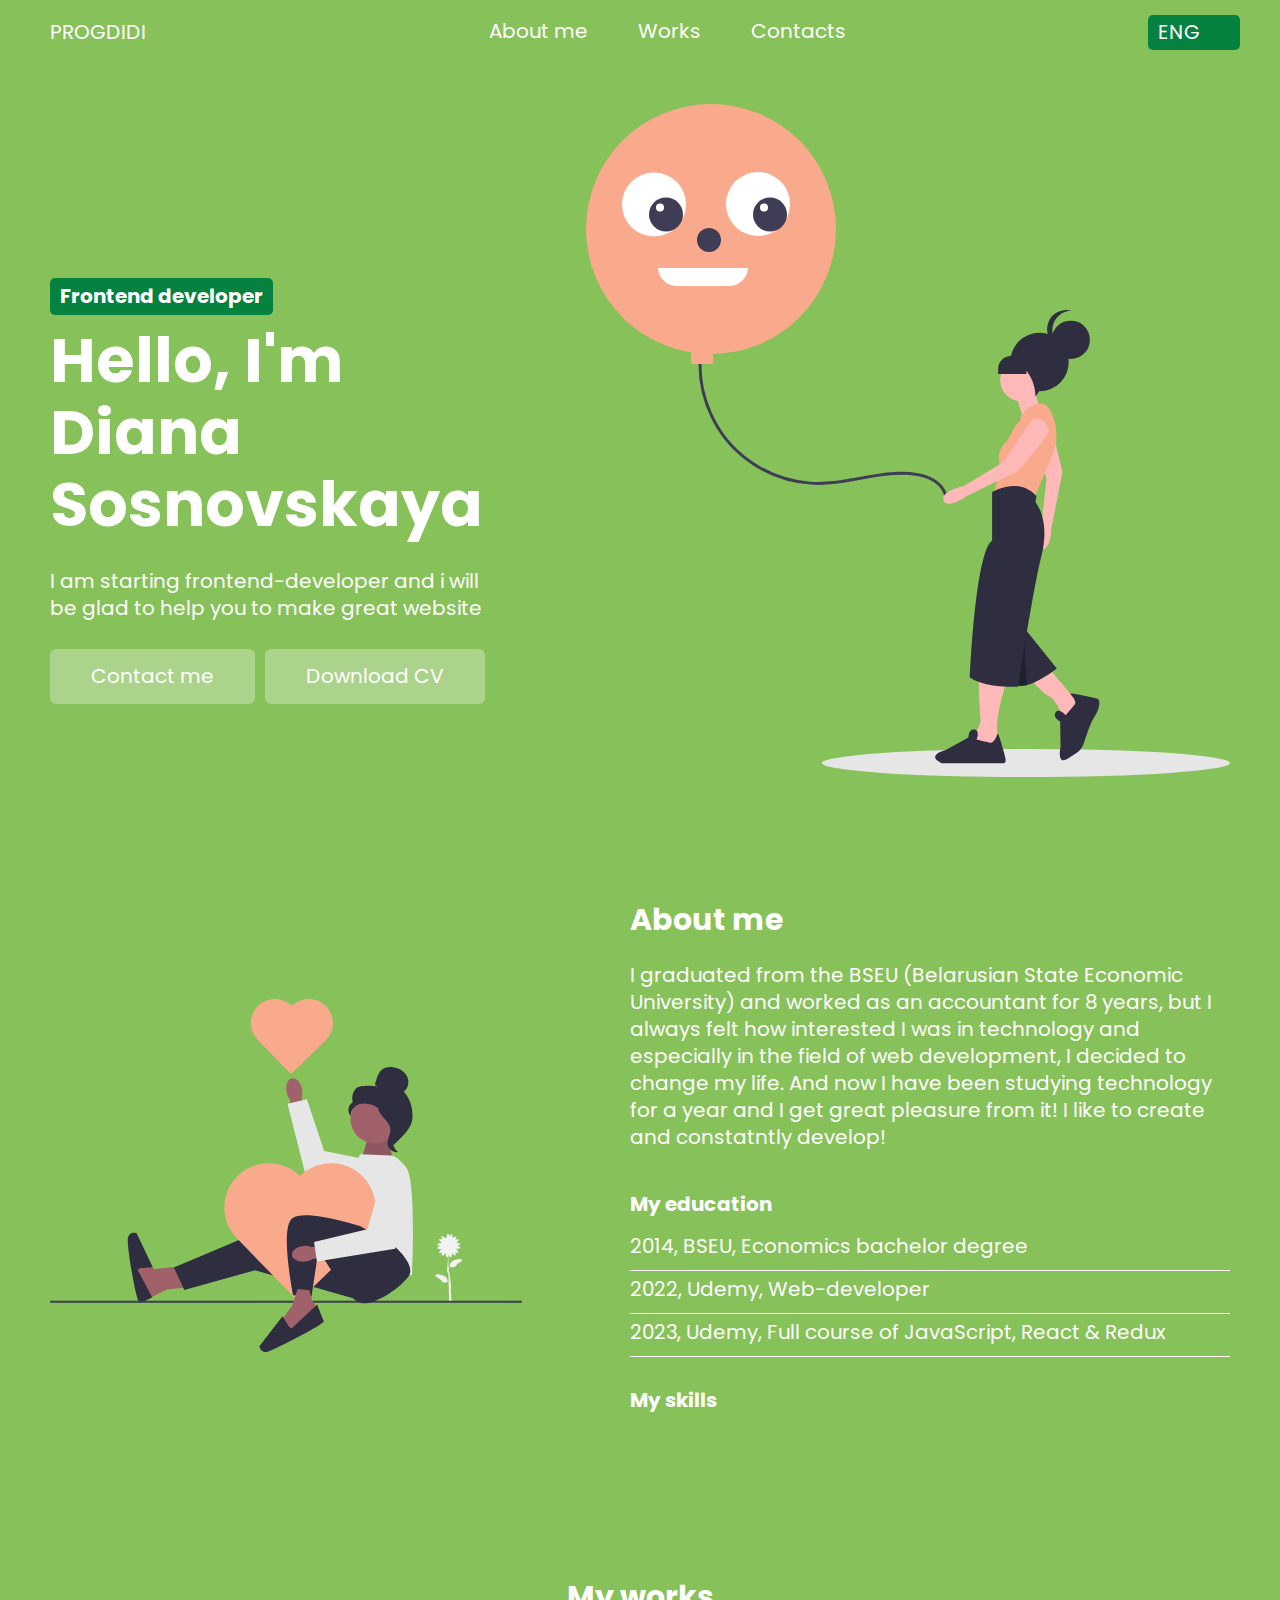
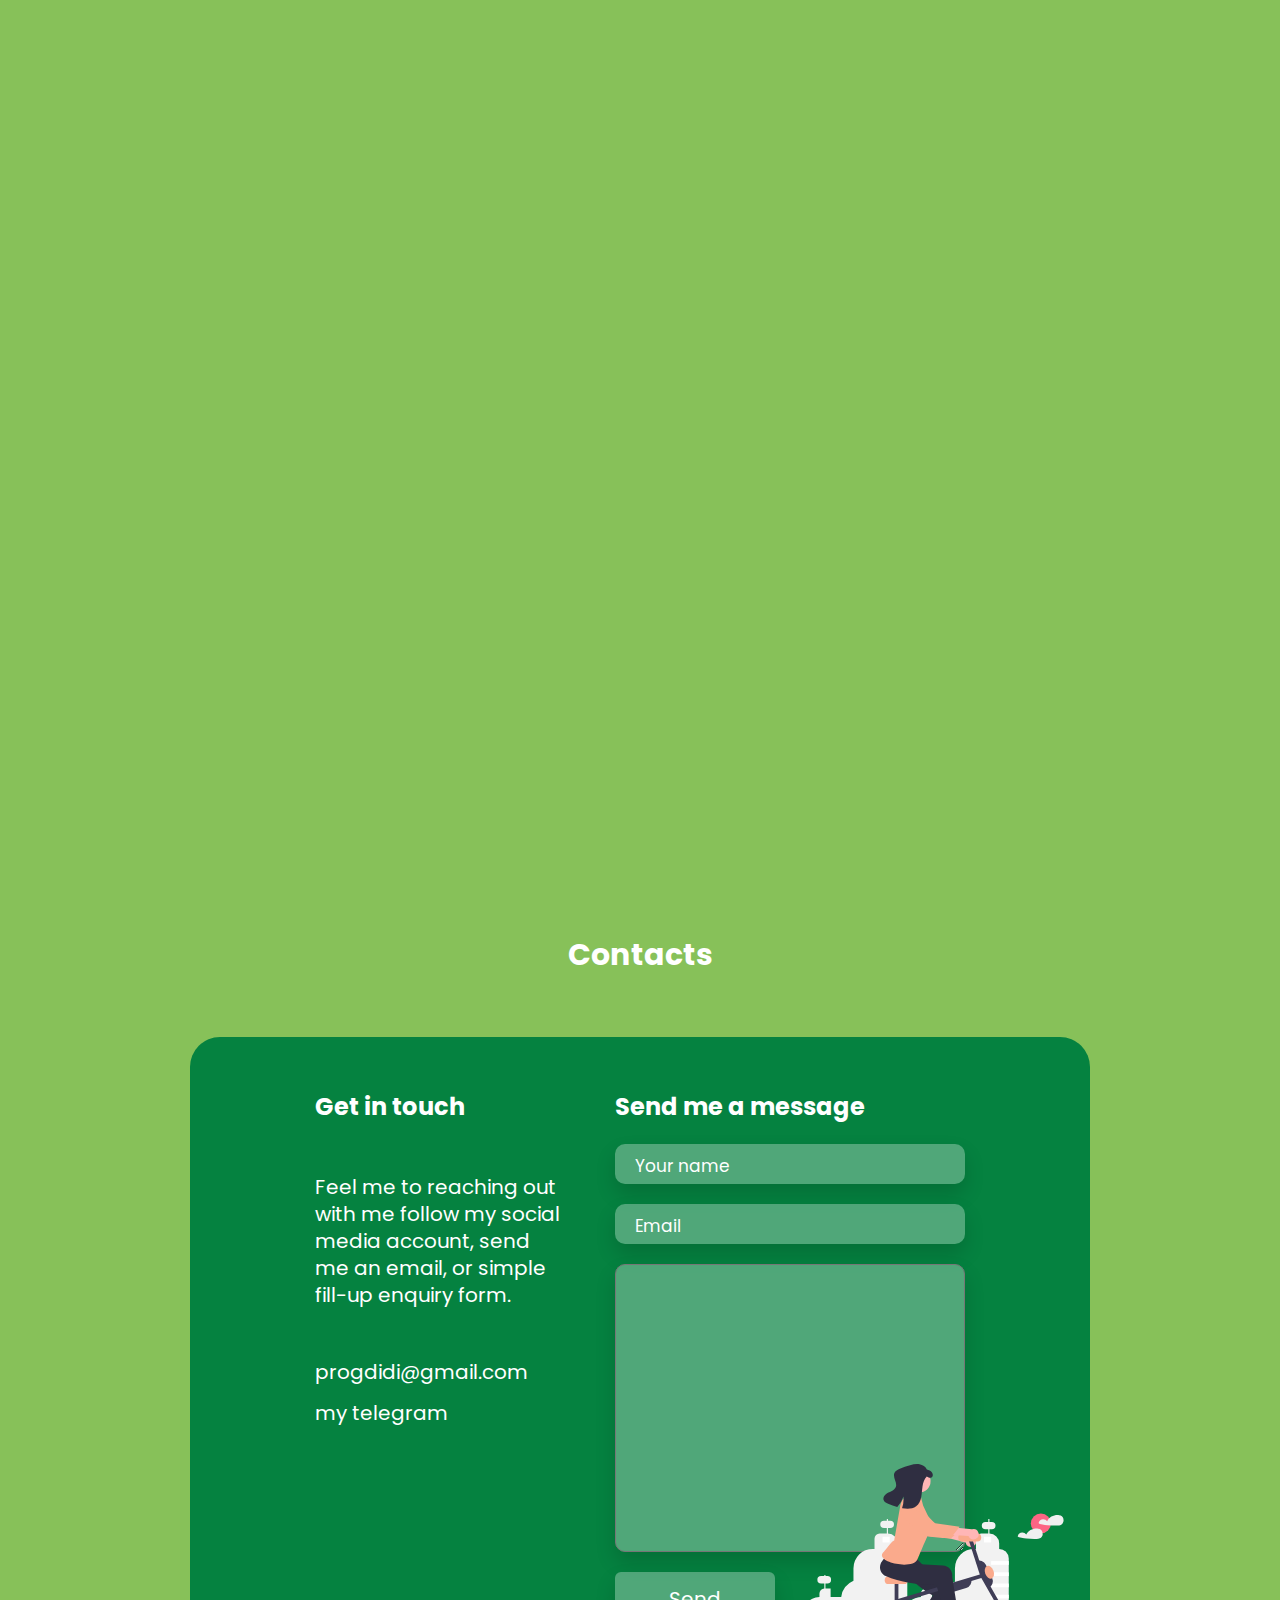
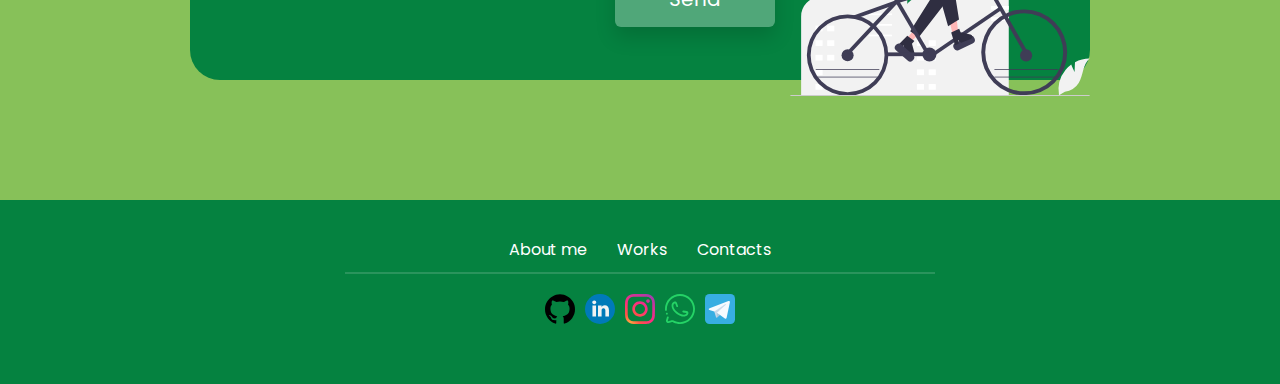
==== commit 217bfe7c: "ff" ====
--- a/index.html
+++ b/index.html
@@ -62,7 +62,7 @@
                     <h1 class="promo__info-title lng-title">Hello, I'm Diana Sosnovskaya</h1>
                     <p class="promo__info-descr lng-descr">I am starting frontend-developer and i will be glad to help you to make great website </p>
                     <div class="promo__info-buttons">
-                        <button class="promo__info-btn contact">Contact me</button>
+                        <a href="#contacts" class="promo__info-btn contact">Contact me</a>
                         <a href="helpers/resume.pdf" download class="promo__info-btn cv">Download CV</a>
                     </div>
                 </div>
@@ -569,51 +569,6 @@
         </div>
     </footer> 
 
-    <div class="modal">
-        <div class="modal__window">
-            <button class="modal__btn">X</button>
-            <div class="modal-contacts">
-                <h3 class="modal__title section__title">Contact me!</h3>
-
-                <p class="modal-contacts__text">Githup pages doesn't allow to send messages to email, so you can contact me in such ways:</p>
-
-                <ul class="modal-contacts__list">
-                    <li class="social__list-item">
-                        <a href="mail:progdidi@gmail.com" class="social__list-link" target="_blank">
-                            <img src="images/social/gmail.svg" alt="gmail" class="social__list-img"> progdidi@gmail.com
-                        </a>
-                    </li>
-                    <li class="social__list-item">
-                        <a href="https://github.com/progdidi" class="social__list-link" target="_blank">
-                            <img src="images/social/github.svg" alt="github" class="social__list-img"> @progdidi
-                        </a>
-                    </li>
-                    <li class="social__list-item">
-                        <a href="https://www.linkedin.com/in/progdidi/" class="social__list-link" target="_blank">
-                            <img src="images/social/linkedin.svg" alt="linkedin" class="social__list-img">@progdidi
-                        </a>
-                    </li>
-                    <li class="social__list-item">
-                        <a href="https://www.instagram.com/smetankihochesh/" class="social__list-link" target="_blank">
-                            <img src="images/social/instagram.svg" alt="instagram" class="social__list-img"> @smetankihochesh
-                        </a>
-                    </li>
-                    <li class="social__list-item">
-                        <a href="https://wa.me/48696617119" class="social__list-link" target="_blank">
-                            <img src="images/social/whatsapp.svg" alt="whatsapp" class="social__list-img"> @progdidi
-                        </a>
-                    </li>
-                    <li class="social__list-item">
-                        <a href="https://t.me/progdidi" class="social__list-link" target="_blank">
-                            <img src="images/social/telegram.svg" alt="telegram" class="social__list-img"> @progdidi
-                        </a>
-                    </li>
-
-                </ul>
-            </div>
-        </div>
-    </div>
-
     
     
     <!-- <script type="text/javascript" src="http://code.jquery.com/jquery-1.7.1.min.js"></script> -->
--- a/css/style.min.css
+++ b/css/style.min.css
@@ -1 +1 @@
-*,*::before,*::after{-webkit-box-sizing:border-box;box-sizing:border-box;padding:0;margin:0}html{scroll-behavior:smooth}a{text-decoration:none;color:inherit}button{border:none;cursor:pointer}body{background-color:#87c159;color:#fff;font-family:"Poppins",sans-serif;font-size:20px;line-height:27px}.container{max-width:1200px;padding:0 10px;margin:0 auto}.section__title{text-align:center;padding:10px 30px;border-radius:4px;font-weight:700;font-size:30px;line-height:45px;margin-bottom:50px;color:#fff}.section__subtitle{font-weight:700;font-size:24px;line-height:34px;color:#fff}html{-webkit-box-sizing:border-box;box-sizing:border-box}*,*::after,*::before{-webkit-box-sizing:inherit;box-sizing:inherit}ul[class],ol[class]{padding:0}body,h1,h2,h3,h4,h5,h6,p,ul,ol,li,figure,figcaption,blockquote,dl,dd{margin:0;font-size:inherit}ul[class]{list-style:none}img{max-width:100%;display:block}input,button,textarea,select{font:inherit}a{text-decoration:none}.slick-slider{position:relative;display:block;-webkit-box-sizing:border-box;box-sizing:border-box;-webkit-touch-callout:none;-webkit-user-select:none;-moz-user-select:none;-ms-user-select:none;user-select:none;-ms-touch-action:pan-y;touch-action:pan-y;-webkit-tap-highlight-color:rgba(0,0,0,0)}.slick-list{position:relative;overflow:hidden;display:block;margin:0;padding:0}.slick-list:focus{outline:none}.slick-list.dragging{cursor:pointer;cursor:hand}.slick-slider .slick-track,.slick-slider .slick-list{-webkit-transform:translate3d(0, 0, 0);-ms-transform:translate3d(0, 0, 0);transform:translate3d(0, 0, 0)}.slick-track{position:relative;left:0;top:0;display:block;margin-left:auto;margin-right:auto}.slick-track:before,.slick-track:after{content:"";display:table}.slick-track:after{clear:both}.slick-loading .slick-track{visibility:hidden}.slick-slide{float:left;height:100%;min-height:1px;display:none}[dir=rtl] .slick-slide{float:right}.slick-slide img{display:block}.slick-slide.slick-loading img{display:none}.slick-slide.dragging img{pointer-events:none}.slick-initialized .slick-slide{display:block}.slick-loading .slick-slide{visibility:hidden}.slick-vertical .slick-slide{display:block;height:auto;border:1px solid rgba(0,0,0,0)}.slick-arrow.slick-hidden{display:none}.slick-arrow{background-color:rgba(0,0,0,0);border:none;cursor:pointer;padding:0;position:absolute;z-index:2}.work-next,.work-prev{background:-o-linear-gradient(2.68deg, #E2A300 4.47%, #E29500 95.53%);background:linear-gradient(87.32deg, #E2A300 4.47%, #E29500 95.53%);border-radius:50%;padding:12px;top:50%;-webkit-transform:translateY(-50%);-ms-transform:translateY(-50%);transform:translateY(-50%)}.work-next{right:0}.work-prev{left:0}.header{padding:15px 0 15px}.header__inner{display:-webkit-box;display:-ms-flexbox;display:flex;-webkit-box-align:center;-ms-flex-align:center;align-items:center;-webkit-box-pack:justify;-ms-flex-pack:justify;justify-content:space-between}.header .languages-select{width:100%;position:relative;margin-left:10px;min-width:82px}.header .languages-select.open .languages-select__dropdown{display:block}.header .languages-select.open .languages-select__input{border-bottom:none}.header .languages-select__input{background-color:#058240;color:#fff;padding:5px 10px;border-radius:5px;min-width:40px;display:-webkit-box;display:-ms-flexbox;display:flex;-webkit-box-pack:justify;-ms-flex-pack:justify;justify-content:space-between;-webkit-box-align:center;-ms-flex-align:center;align-items:center;padding:5px 10px;cursor:pointer;height:35px}.header .languages-select__dropdown{display:none;position:absolute;background-color:#058240;color:#fff;left:0;right:0;top:34px;max-height:100px;overflow-y:auto;-webkit-box-shadow:2px 3px 5px #058240;box-shadow:2px 3px 5px #058240}.header .languages-select__list-item{padding:5px;border-bottom:.5px solid #fff;cursor:pointer;-webkit-transition:all .5s;-o-transition:all .5s;transition:all .5s}.header .languages-select__list-item:hover{background-color:rgba(255,255,255,.3)}.header .languages-select__list-item:last-child{border-bottom:none}.menu{display:-webkit-box;display:-ms-flexbox;display:flex}.menu__btn{width:40px;height:30px;display:-webkit-box;display:-ms-flexbox;display:flex;-webkit-box-orient:vertical;-webkit-box-direction:normal;-ms-flex-direction:column;flex-direction:column;-webkit-box-pack:justify;-ms-flex-pack:justify;justify-content:space-between;padding:0;border:none;background-color:rgba(0,0,0,0);display:none}.menu__btn span{height:4px;width:100%;background-color:#fff}.menu__list{display:-webkit-box;display:-ms-flexbox;display:flex;-webkit-box-pack:justify;-ms-flex-pack:justify;justify-content:space-between;max-width:810px}.menu__list-item{margin-left:50px;border-bottom:2px solid rgba(0,0,0,0);-webkit-transition:all .3s;-o-transition:all .3s;transition:all .3s}.menu__list-item:hover{border-bottom-color:#fff}.fixed-header{position:fixed;background-color:#058240;top:0;left:0;width:100%;z-index:3;-webkit-box-shadow:1px 17px 33px 2px #014e62;box-shadow:1px 17px 33px 2px #014e62}.fixed-header .languages-select__input{background-color:#87c159}.fixed-header .languages-select__dropdown{background-color:#87c159}*,*::before,*::after{-webkit-box-sizing:border-box;box-sizing:border-box;padding:0;margin:0}html{scroll-behavior:smooth}a{text-decoration:none;color:inherit}button{border:none;cursor:pointer}body{background-color:#87c159;color:#fff;font-family:"Poppins",sans-serif;font-size:20px;line-height:27px}.container{max-width:1200px;padding:0 10px;margin:0 auto}.section__title{text-align:center;padding:10px 30px;border-radius:4px;font-weight:700;font-size:30px;line-height:45px;margin-bottom:50px;color:#fff}.section__subtitle{font-weight:700;font-size:24px;line-height:34px;color:#fff}.promo{padding-top:39px;padding-bottom:10px}.promo__inner{display:-webkit-box;display:-ms-flexbox;display:flex;-webkit-box-pack:justify;-ms-flex-pack:justify;justify-content:space-between;-webkit-box-align:center;-ms-flex-align:center;align-items:center}.promo__info{max-width:447px;padding-top:100px}.promo__info-subtitle{padding:5px 10px;background-color:#058240;border-radius:5px;width:-webkit-fit-content;width:-moz-fit-content;width:fit-content;margin-bottom:10px}.promo__info-title{font-weight:700;font-size:62px;line-height:72px;color:#fff;margin-bottom:27px}.promo__info-descr{margin-bottom:27px}.promo__info-buttons{display:-webkit-box;display:-ms-flexbox;display:flex}.promo__info-btn{background:rgba(255,255,255,.3);border-radius:6px;padding:14px 41px;margin-right:10px;color:#fff;-webkit-transition:all .5s ease;-o-transition:all .5s ease;transition:all .5s ease}.promo__info-btn:hover{background:-webkit-gradient(linear, left top, right top, from(rgb(135, 193, 89)), to(rgb(5, 130, 64)));background:-o-linear-gradient(left, rgb(135, 193, 89) 0%, rgb(5, 130, 64) 100%);background:linear-gradient(90deg, rgb(135, 193, 89) 0%, rgb(5, 130, 64) 100%)}.promo__visual-img{-webkit-transform:scale(-1, 1);-ms-transform:scale(-1, 1);transform:scale(-1, 1)}@-webkit-keyframes bounce{0%,20%,50%,80%,100%{-webkit-transform:translateY(0);-ms-transform:translateY(0);transform:translateY(0)}40%{-webkit-transform:translateY(-30px);-ms-transform:translateY(-30px);transform:translateY(-30px)}60%{-webkit-transform:translateY(-15px);-ms-transform:translateY(-15px);transform:translateY(-15px)}}@keyframes bounce{0%,20%,50%,80%,100%{-webkit-transform:translateY(0);-ms-transform:translateY(0);transform:translateY(0)}40%{-webkit-transform:translateY(-30px);-ms-transform:translateY(-30px);transform:translateY(-30px)}60%{-webkit-transform:translateY(-15px);-ms-transform:translateY(-15px);transform:translateY(-15px)}}@-webkit-keyframes flash{0%,50%,100%{opacity:1}25%,75%{opacity:0}}@keyframes flash{0%,50%,100%{opacity:1}25%,75%{opacity:0}}@-webkit-keyframes jello{11.1%{-webkit-transform:none;-ms-transform:none;transform:none}22.2%{-webkit-transform:skewX(-12.5deg) skewY(-12.5deg);-ms-transform:skewX(-12.5deg) skewY(-12.5deg);transform:skewX(-12.5deg) skewY(-12.5deg)}33.3%{-webkit-transform:skewX(6.25deg) skewY(6.25deg);-ms-transform:skewX(6.25deg) skewY(6.25deg);transform:skewX(6.25deg) skewY(6.25deg)}44.4%{-webkit-transform:skewX(-3.125deg) skewY(-3.125deg);-ms-transform:skewX(-3.125deg) skewY(-3.125deg);transform:skewX(-3.125deg) skewY(-3.125deg)}55.5%{-webkit-transform:skewX(1.5625deg) skewY(1.5625deg);-ms-transform:skewX(1.5625deg) skewY(1.5625deg);transform:skewX(1.5625deg) skewY(1.5625deg)}66.6%{-webkit-transform:skewX(-0.78125deg) skewY(-0.78125deg);-ms-transform:skewX(-0.78125deg) skewY(-0.78125deg);transform:skewX(-0.78125deg) skewY(-0.78125deg)}77.7%{-webkit-transform:skewX(0.390625deg) skewY(0.390625deg);-ms-transform:skewX(0.390625deg) skewY(0.390625deg);transform:skewX(0.390625deg) skewY(0.390625deg)}88.8%{-webkit-transform:skewX(-0.1953125deg) skewY(-0.1953125deg);-ms-transform:skewX(-0.1953125deg) skewY(-0.1953125deg);transform:skewX(-0.1953125deg) skewY(-0.1953125deg)}100%{-webkit-transform:none;-ms-transform:none;transform:none}}@keyframes jello{11.1%{-webkit-transform:none;-ms-transform:none;transform:none}22.2%{-webkit-transform:skewX(-12.5deg) skewY(-12.5deg);-ms-transform:skewX(-12.5deg) skewY(-12.5deg);transform:skewX(-12.5deg) skewY(-12.5deg)}33.3%{-webkit-transform:skewX(6.25deg) skewY(6.25deg);-ms-transform:skewX(6.25deg) skewY(6.25deg);transform:skewX(6.25deg) skewY(6.25deg)}44.4%{-webkit-transform:skewX(-3.125deg) skewY(-3.125deg);-ms-transform:skewX(-3.125deg) skewY(-3.125deg);transform:skewX(-3.125deg) skewY(-3.125deg)}55.5%{-webkit-transform:skewX(1.5625deg) skewY(1.5625deg);-ms-transform:skewX(1.5625deg) skewY(1.5625deg);transform:skewX(1.5625deg) skewY(1.5625deg)}66.6%{-webkit-transform:skewX(-0.78125deg) skewY(-0.78125deg);-ms-transform:skewX(-0.78125deg) skewY(-0.78125deg);transform:skewX(-0.78125deg) skewY(-0.78125deg)}77.7%{-webkit-transform:skewX(0.390625deg) skewY(0.390625deg);-ms-transform:skewX(0.390625deg) skewY(0.390625deg);transform:skewX(0.390625deg) skewY(0.390625deg)}88.8%{-webkit-transform:skewX(-0.1953125deg) skewY(-0.1953125deg);-ms-transform:skewX(-0.1953125deg) skewY(-0.1953125deg);transform:skewX(-0.1953125deg) skewY(-0.1953125deg)}100%{-webkit-transform:none;-ms-transform:none;transform:none}}@-webkit-keyframes pulse{0%{-webkit-transform:scale(1);-ms-transform:scale(1);transform:scale(1)}50%{-webkit-transform:scale(1.1);-ms-transform:scale(1.1);transform:scale(1.1)}100%{-webkit-transform:scale(1);-ms-transform:scale(1);transform:scale(1)}}@keyframes pulse{0%{-webkit-transform:scale(1);-ms-transform:scale(1);transform:scale(1)}50%{-webkit-transform:scale(1.1);-ms-transform:scale(1.1);transform:scale(1.1)}100%{-webkit-transform:scale(1);-ms-transform:scale(1);transform:scale(1)}}@-webkit-keyframes rubberBand{0%{-webkit-transform:scale3d(1, 1, 1);-ms-transform:scale3d(1, 1, 1);transform:scale3d(1, 1, 1)}30%{-webkit-transform:scale3d(1.25, 0.75, 1);-ms-transform:scale3d(1.25, 0.75, 1);transform:scale3d(1.25, 0.75, 1)}40%{-webkit-transform:scale3d(0.75, 1.25, 1);-ms-transform:scale3d(0.75, 1.25, 1);transform:scale3d(0.75, 1.25, 1)}50%{-webkit-transform:scale3d(1.15, 0.85, 1);-ms-transform:scale3d(1.15, 0.85, 1);transform:scale3d(1.15, 0.85, 1)}65%{-webkit-transform:scale3d(0.95, 1.05, 1);-ms-transform:scale3d(0.95, 1.05, 1);transform:scale3d(0.95, 1.05, 1)}75%{-webkit-transform:scale3d(1.05, 0.95, 1);-ms-transform:scale3d(1.05, 0.95, 1);transform:scale3d(1.05, 0.95, 1)}100%{-webkit-transform:scale3d(1, 1, 1);-ms-transform:scale3d(1, 1, 1);transform:scale3d(1, 1, 1)}}@keyframes rubberBand{0%{-webkit-transform:scale3d(1, 1, 1);-ms-transform:scale3d(1, 1, 1);transform:scale3d(1, 1, 1)}30%{-webkit-transform:scale3d(1.25, 0.75, 1);-ms-transform:scale3d(1.25, 0.75, 1);transform:scale3d(1.25, 0.75, 1)}40%{-webkit-transform:scale3d(0.75, 1.25, 1);-ms-transform:scale3d(0.75, 1.25, 1);transform:scale3d(0.75, 1.25, 1)}50%{-webkit-transform:scale3d(1.15, 0.85, 1);-ms-transform:scale3d(1.15, 0.85, 1);transform:scale3d(1.15, 0.85, 1)}65%{-webkit-transform:scale3d(0.95, 1.05, 1);-ms-transform:scale3d(0.95, 1.05, 1);transform:scale3d(0.95, 1.05, 1)}75%{-webkit-transform:scale3d(1.05, 0.95, 1);-ms-transform:scale3d(1.05, 0.95, 1);transform:scale3d(1.05, 0.95, 1)}100%{-webkit-transform:scale3d(1, 1, 1);-ms-transform:scale3d(1, 1, 1);transform:scale3d(1, 1, 1)}}@-webkit-keyframes shake{0%,100%{-webkit-transform:translateX(0);-ms-transform:translateX(0);transform:translateX(0)}10%,30%,50%,70%,90%{-webkit-transform:translateX(-10px);-ms-transform:translateX(-10px);transform:translateX(-10px)}20%,40%,60%,80%{-webkit-transform:translateX(10px);-ms-transform:translateX(10px);transform:translateX(10px)}}@keyframes shake{0%,100%{-webkit-transform:translateX(0);-ms-transform:translateX(0);transform:translateX(0)}10%,30%,50%,70%,90%{-webkit-transform:translateX(-10px);-ms-transform:translateX(-10px);transform:translateX(-10px)}20%,40%,60%,80%{-webkit-transform:translateX(10px);-ms-transform:translateX(10px);transform:translateX(10px)}}@-webkit-keyframes swing{20%,40%,60%,80%,100%{-webkit-transform-origin:top center;-ms-transform-origin:top center;transform-origin:top center}20%{-webkit-transform:rotate(15deg);-ms-transform:rotate(15deg);transform:rotate(15deg)}40%{-webkit-transform:rotate(-10deg);-ms-transform:rotate(-10deg);transform:rotate(-10deg)}60%{-webkit-transform:rotate(5deg);-ms-transform:rotate(5deg);transform:rotate(5deg)}80%{-webkit-transform:rotate(-5deg);-ms-transform:rotate(-5deg);transform:rotate(-5deg)}100%{-webkit-transform:rotate(0deg);-ms-transform:rotate(0deg);transform:rotate(0deg)}}@keyframes swing{20%,40%,60%,80%,100%{-webkit-transform-origin:top center;-ms-transform-origin:top center;transform-origin:top center}20%{-webkit-transform:rotate(15deg);-ms-transform:rotate(15deg);transform:rotate(15deg)}40%{-webkit-transform:rotate(-10deg);-ms-transform:rotate(-10deg);transform:rotate(-10deg)}60%{-webkit-transform:rotate(5deg);-ms-transform:rotate(5deg);transform:rotate(5deg)}80%{-webkit-transform:rotate(-5deg);-ms-transform:rotate(-5deg);transform:rotate(-5deg)}100%{-webkit-transform:rotate(0deg);-ms-transform:rotate(0deg);transform:rotate(0deg)}}@-webkit-keyframes tada{0%{-webkit-transform:scale(1);-ms-transform:scale(1);transform:scale(1)}10%,20%{-webkit-transform:scale(0.9) rotate(-3deg);-ms-transform:scale(0.9) rotate(-3deg);transform:scale(0.9) rotate(-3deg)}30%,50%,70%,90%{-webkit-transform:scale(1.1) rotate(3deg);-ms-transform:scale(1.1) rotate(3deg);transform:scale(1.1) rotate(3deg)}40%,60%,80%{-webkit-transform:scale(1.1) rotate(-3deg);-ms-transform:scale(1.1) rotate(-3deg);transform:scale(1.1) rotate(-3deg)}100%{-webkit-transform:scale(1) rotate(0);-ms-transform:scale(1) rotate(0);transform:scale(1) rotate(0)}}@keyframes tada{0%{-webkit-transform:scale(1);-ms-transform:scale(1);transform:scale(1)}10%,20%{-webkit-transform:scale(0.9) rotate(-3deg);-ms-transform:scale(0.9) rotate(-3deg);transform:scale(0.9) rotate(-3deg)}30%,50%,70%,90%{-webkit-transform:scale(1.1) rotate(3deg);-ms-transform:scale(1.1) rotate(3deg);transform:scale(1.1) rotate(3deg)}40%,60%,80%{-webkit-transform:scale(1.1) rotate(-3deg);-ms-transform:scale(1.1) rotate(-3deg);transform:scale(1.1) rotate(-3deg)}100%{-webkit-transform:scale(1) rotate(0);-ms-transform:scale(1) rotate(0);transform:scale(1) rotate(0)}}@-webkit-keyframes wobble{0%{-webkit-transform:translateX(0%);-ms-transform:translateX(0%);transform:translateX(0%)}15%{-webkit-transform:translateX(-25%) rotate(-5deg);-ms-transform:translateX(-25%) rotate(-5deg);transform:translateX(-25%) rotate(-5deg)}30%{-webkit-transform:translateX(20%) rotate(3deg);-ms-transform:translateX(20%) rotate(3deg);transform:translateX(20%) rotate(3deg)}45%{-webkit-transform:translateX(-15%) rotate(-3deg);-ms-transform:translateX(-15%) rotate(-3deg);transform:translateX(-15%) rotate(-3deg)}60%{-webkit-transform:translateX(10%) rotate(2deg);-ms-transform:translateX(10%) rotate(2deg);transform:translateX(10%) rotate(2deg)}75%{-webkit-transform:translateX(-5%) rotate(-1deg);-ms-transform:translateX(-5%) rotate(-1deg);transform:translateX(-5%) rotate(-1deg)}100%{-webkit-transform:translateX(0%);-ms-transform:translateX(0%);transform:translateX(0%)}}@keyframes wobble{0%{-webkit-transform:translateX(0%);-ms-transform:translateX(0%);transform:translateX(0%)}15%{-webkit-transform:translateX(-25%) rotate(-5deg);-ms-transform:translateX(-25%) rotate(-5deg);transform:translateX(-25%) rotate(-5deg)}30%{-webkit-transform:translateX(20%) rotate(3deg);-ms-transform:translateX(20%) rotate(3deg);transform:translateX(20%) rotate(3deg)}45%{-webkit-transform:translateX(-15%) rotate(-3deg);-ms-transform:translateX(-15%) rotate(-3deg);transform:translateX(-15%) rotate(-3deg)}60%{-webkit-transform:translateX(10%) rotate(2deg);-ms-transform:translateX(10%) rotate(2deg);transform:translateX(10%) rotate(2deg)}75%{-webkit-transform:translateX(-5%) rotate(-1deg);-ms-transform:translateX(-5%) rotate(-1deg);transform:translateX(-5%) rotate(-1deg)}100%{-webkit-transform:translateX(0%);-ms-transform:translateX(0%);transform:translateX(0%)}}@-webkit-keyframes bounceIn{0%{opacity:0;-webkit-transform:scale(0.3);-ms-transform:scale(0.3);transform:scale(0.3)}50%{opacity:1;-webkit-transform:scale(1.05);-ms-transform:scale(1.05);transform:scale(1.05)}70%{-webkit-transform:scale(0.9);-ms-transform:scale(0.9);transform:scale(0.9)}100%{-webkit-transform:scale(1);-ms-transform:scale(1);transform:scale(1)}}@keyframes bounceIn{0%{opacity:0;-webkit-transform:scale(0.3);-ms-transform:scale(0.3);transform:scale(0.3)}50%{opacity:1;-webkit-transform:scale(1.05);-ms-transform:scale(1.05);transform:scale(1.05)}70%{-webkit-transform:scale(0.9);-ms-transform:scale(0.9);transform:scale(0.9)}100%{-webkit-transform:scale(1);-ms-transform:scale(1);transform:scale(1)}}@-webkit-keyframes bounceInDown{0%{opacity:0;-webkit-transform:translateY(-2000px);-ms-transform:translateY(-2000px);transform:translateY(-2000px)}60%{opacity:1;-webkit-transform:translateY(30px);-ms-transform:translateY(30px);transform:translateY(30px)}80%{-webkit-transform:translateY(-10px);-ms-transform:translateY(-10px);transform:translateY(-10px)}100%{-webkit-transform:translateY(0);-ms-transform:translateY(0);transform:translateY(0)}}@keyframes bounceInDown{0%{opacity:0;-webkit-transform:translateY(-2000px);-ms-transform:translateY(-2000px);transform:translateY(-2000px)}60%{opacity:1;-webkit-transform:translateY(30px);-ms-transform:translateY(30px);transform:translateY(30px)}80%{-webkit-transform:translateY(-10px);-ms-transform:translateY(-10px);transform:translateY(-10px)}100%{-webkit-transform:translateY(0);-ms-transform:translateY(0);transform:translateY(0)}}@-webkit-keyframes bounceInLeft{0%{opacity:0;-webkit-transform:translateX(-2000px);-ms-transform:translateX(-2000px);transform:translateX(-2000px)}60%{opacity:1;-webkit-transform:translateX(30px);-ms-transform:translateX(30px);transform:translateX(30px)}80%{-webkit-transform:translateX(-10px);-ms-transform:translateX(-10px);transform:translateX(-10px)}100%{-webkit-transform:translateX(0);-ms-transform:translateX(0);transform:translateX(0)}}@keyframes bounceInLeft{0%{opacity:0;-webkit-transform:translateX(-2000px);-ms-transform:translateX(-2000px);transform:translateX(-2000px)}60%{opacity:1;-webkit-transform:translateX(30px);-ms-transform:translateX(30px);transform:translateX(30px)}80%{-webkit-transform:translateX(-10px);-ms-transform:translateX(-10px);transform:translateX(-10px)}100%{-webkit-transform:translateX(0);-ms-transform:translateX(0);transform:translateX(0)}}@-webkit-keyframes bounceInRight{0%{opacity:0;-webkit-transform:translateX(2000px);-ms-transform:translateX(2000px);transform:translateX(2000px)}60%{opacity:1;-webkit-transform:translateX(-30px);-ms-transform:translateX(-30px);transform:translateX(-30px)}80%{-webkit-transform:translateX(10px);-ms-transform:translateX(10px);transform:translateX(10px)}100%{-webkit-transform:translateX(0);-ms-transform:translateX(0);transform:translateX(0)}}@keyframes bounceInRight{0%{opacity:0;-webkit-transform:translateX(2000px);-ms-transform:translateX(2000px);transform:translateX(2000px)}60%{opacity:1;-webkit-transform:translateX(-30px);-ms-transform:translateX(-30px);transform:translateX(-30px)}80%{-webkit-transform:translateX(10px);-ms-transform:translateX(10px);transform:translateX(10px)}100%{-webkit-transform:translateX(0);-ms-transform:translateX(0);transform:translateX(0)}}@-webkit-keyframes bounceInUp{0%{opacity:0;-webkit-transform:translateY(2000px);-ms-transform:translateY(2000px);transform:translateY(2000px)}60%{opacity:1;-webkit-transform:translateY(-30px);-ms-transform:translateY(-30px);transform:translateY(-30px)}80%{-webkit-transform:translateY(10px);-ms-transform:translateY(10px);transform:translateY(10px)}100%{-webkit-transform:translateY(0);-ms-transform:translateY(0);transform:translateY(0)}}@keyframes bounceInUp{0%{opacity:0;-webkit-transform:translateY(2000px);-ms-transform:translateY(2000px);transform:translateY(2000px)}60%{opacity:1;-webkit-transform:translateY(-30px);-ms-transform:translateY(-30px);transform:translateY(-30px)}80%{-webkit-transform:translateY(10px);-ms-transform:translateY(10px);transform:translateY(10px)}100%{-webkit-transform:translateY(0);-ms-transform:translateY(0);transform:translateY(0)}}@-webkit-keyframes bounceOut{0%{-webkit-transform:scale(1);-ms-transform:scale(1);transform:scale(1)}25%{-webkit-transform:scale(0.95);-ms-transform:scale(0.95);transform:scale(0.95)}50%{opacity:1;-webkit-transform:scale(1.1);-ms-transform:scale(1.1);transform:scale(1.1)}100%{opacity:0;-webkit-transform:scale(0.3);-ms-transform:scale(0.3);transform:scale(0.3)}}@keyframes bounceOut{0%{-webkit-transform:scale(1);-ms-transform:scale(1);transform:scale(1)}25%{-webkit-transform:scale(0.95);-ms-transform:scale(0.95);transform:scale(0.95)}50%{opacity:1;-webkit-transform:scale(1.1);-ms-transform:scale(1.1);transform:scale(1.1)}100%{opacity:0;-webkit-transform:scale(0.3);-ms-transform:scale(0.3);transform:scale(0.3)}}@-webkit-keyframes bounceOutDown{0%{-webkit-transform:translateY(0);-ms-transform:translateY(0);transform:translateY(0)}20%{opacity:1;-webkit-transform:translateY(-20px);-ms-transform:translateY(-20px);transform:translateY(-20px)}100%{opacity:0;-webkit-transform:translateY(2000px);-ms-transform:translateY(2000px);transform:translateY(2000px)}}@keyframes bounceOutDown{0%{-webkit-transform:translateY(0);-ms-transform:translateY(0);transform:translateY(0)}20%{opacity:1;-webkit-transform:translateY(-20px);-ms-transform:translateY(-20px);transform:translateY(-20px)}100%{opacity:0;-webkit-transform:translateY(2000px);-ms-transform:translateY(2000px);transform:translateY(2000px)}}@-webkit-keyframes bounceOutLeft{0%{-webkit-transform:translateX(0);-ms-transform:translateX(0);transform:translateX(0)}20%{opacity:1;-webkit-transform:translateX(20px);-ms-transform:translateX(20px);transform:translateX(20px)}100%{opacity:0;-webkit-transform:translateX(-2000px);-ms-transform:translateX(-2000px);transform:translateX(-2000px)}}@keyframes bounceOutLeft{0%{-webkit-transform:translateX(0);-ms-transform:translateX(0);transform:translateX(0)}20%{opacity:1;-webkit-transform:translateX(20px);-ms-transform:translateX(20px);transform:translateX(20px)}100%{opacity:0;-webkit-transform:translateX(-2000px);-ms-transform:translateX(-2000px);transform:translateX(-2000px)}}@-webkit-keyframes bounceOutRight{0%{-webkit-transform:translateX(0);-ms-transform:translateX(0);transform:translateX(0)}20%{opacity:1;-webkit-transform:translateX(-20px);-ms-transform:translateX(-20px);transform:translateX(-20px)}100%{opacity:0;-webkit-transform:translateX(2000px);-ms-transform:translateX(2000px);transform:translateX(2000px)}}@keyframes bounceOutRight{0%{-webkit-transform:translateX(0);-ms-transform:translateX(0);transform:translateX(0)}20%{opacity:1;-webkit-transform:translateX(-20px);-ms-transform:translateX(-20px);transform:translateX(-20px)}100%{opacity:0;-webkit-transform:translateX(2000px);-ms-transform:translateX(2000px);transform:translateX(2000px)}}@-webkit-keyframes bounceOutUp{0%{-webkit-transform:translateY(0);-ms-transform:translateY(0);transform:translateY(0)}20%{opacity:1;-webkit-transform:translateY(20px);-ms-transform:translateY(20px);transform:translateY(20px)}100%{opacity:0;-webkit-transform:translateY(-2000px);-ms-transform:translateY(-2000px);transform:translateY(-2000px)}}@keyframes bounceOutUp{0%{-webkit-transform:translateY(0);-ms-transform:translateY(0);transform:translateY(0)}20%{opacity:1;-webkit-transform:translateY(20px);-ms-transform:translateY(20px);transform:translateY(20px)}100%{opacity:0;-webkit-transform:translateY(-2000px);-ms-transform:translateY(-2000px);transform:translateY(-2000px)}}@-webkit-keyframes fadeIn{0%{opacity:0}100%{opacity:1}}@keyframes fadeIn{0%{opacity:0}100%{opacity:1}}@-webkit-keyframes fadeInDown{0%{opacity:0;-webkit-transform:translateY(-20px);-ms-transform:translateY(-20px);transform:translateY(-20px)}100%{opacity:1;-webkit-transform:translateY(0);-ms-transform:translateY(0);transform:translateY(0)}}@keyframes fadeInDown{0%{opacity:0;-webkit-transform:translateY(-20px);-ms-transform:translateY(-20px);transform:translateY(-20px)}100%{opacity:1;-webkit-transform:translateY(0);-ms-transform:translateY(0);transform:translateY(0)}}@-webkit-keyframes fadeInDownBig{0%{opacity:0;-webkit-transform:translateY(-2000px);-ms-transform:translateY(-2000px);transform:translateY(-2000px)}100%{opacity:1;-webkit-transform:translateY(0);-ms-transform:translateY(0);transform:translateY(0)}}@keyframes fadeInDownBig{0%{opacity:0;-webkit-transform:translateY(-2000px);-ms-transform:translateY(-2000px);transform:translateY(-2000px)}100%{opacity:1;-webkit-transform:translateY(0);-ms-transform:translateY(0);transform:translateY(0)}}@-webkit-keyframes fadeInLeft{0%{opacity:0;-webkit-transform:translateX(-20px);-ms-transform:translateX(-20px);transform:translateX(-20px)}100%{opacity:1;-webkit-transform:translateX(0);-ms-transform:translateX(0);transform:translateX(0)}}@keyframes fadeInLeft{0%{opacity:0;-webkit-transform:translateX(-20px);-ms-transform:translateX(-20px);transform:translateX(-20px)}100%{opacity:1;-webkit-transform:translateX(0);-ms-transform:translateX(0);transform:translateX(0)}}@-webkit-keyframes fadeInLeftBig{0%{opacity:0;-webkit-transform:translateX(-2000px);-ms-transform:translateX(-2000px);transform:translateX(-2000px)}100%{opacity:1;-webkit-transform:translateX(0);-ms-transform:translateX(0);transform:translateX(0)}}@keyframes fadeInLeftBig{0%{opacity:0;-webkit-transform:translateX(-2000px);-ms-transform:translateX(-2000px);transform:translateX(-2000px)}100%{opacity:1;-webkit-transform:translateX(0);-ms-transform:translateX(0);transform:translateX(0)}}@-webkit-keyframes fadeInRight{0%{opacity:0;-webkit-transform:translateX(20px);-ms-transform:translateX(20px);transform:translateX(20px)}100%{opacity:1;-webkit-transform:translateX(0);-ms-transform:translateX(0);transform:translateX(0)}}@keyframes fadeInRight{0%{opacity:0;-webkit-transform:translateX(20px);-ms-transform:translateX(20px);transform:translateX(20px)}100%{opacity:1;-webkit-transform:translateX(0);-ms-transform:translateX(0);transform:translateX(0)}}@-webkit-keyframes fadeInRightBig{0%{opacity:0;-webkit-transform:translateX(2000px);-ms-transform:translateX(2000px);transform:translateX(2000px)}100%{opacity:1;-webkit-transform:translateX(0);-ms-transform:translateX(0);transform:translateX(0)}}@keyframes fadeInRightBig{0%{opacity:0;-webkit-transform:translateX(2000px);-ms-transform:translateX(2000px);transform:translateX(2000px)}100%{opacity:1;-webkit-transform:translateX(0);-ms-transform:translateX(0);transform:translateX(0)}}@-webkit-keyframes fadeInUp{0%{opacity:0;-webkit-transform:translateY(20px);-ms-transform:translateY(20px);transform:translateY(20px)}100%{opacity:1;-webkit-transform:translateY(0);-ms-transform:translateY(0);transform:translateY(0)}}@keyframes fadeInUp{0%{opacity:0;-webkit-transform:translateY(20px);-ms-transform:translateY(20px);transform:translateY(20px)}100%{opacity:1;-webkit-transform:translateY(0);-ms-transform:translateY(0);transform:translateY(0)}}@-webkit-keyframes fadeInUpBig{0%{opacity:0;-webkit-transform:translateY(2000px);-ms-transform:translateY(2000px);transform:translateY(2000px)}100%{opacity:1;-webkit-transform:translateY(0);-ms-transform:translateY(0);transform:translateY(0)}}@keyframes fadeInUpBig{0%{opacity:0;-webkit-transform:translateY(2000px);-ms-transform:translateY(2000px);transform:translateY(2000px)}100%{opacity:1;-webkit-transform:translateY(0);-ms-transform:translateY(0);transform:translateY(0)}}@-webkit-keyframes fadeOut{0%{opacity:1}100%{opacity:0}}@keyframes fadeOut{0%{opacity:1}100%{opacity:0}}@-webkit-keyframes fadeOutDown{0%{opacity:1;-webkit-transform:translateY(0);-ms-transform:translateY(0);transform:translateY(0)}100%{opacity:0;-webkit-transform:translateY(20px);-ms-transform:translateY(20px);transform:translateY(20px)}}@keyframes fadeOutDown{0%{opacity:1;-webkit-transform:translateY(0);-ms-transform:translateY(0);transform:translateY(0)}100%{opacity:0;-webkit-transform:translateY(20px);-ms-transform:translateY(20px);transform:translateY(20px)}}@-webkit-keyframes fadeOutDownBig{0%{opacity:1;-webkit-transform:translateY(0);-ms-transform:translateY(0);transform:translateY(0)}100%{opacity:0;-webkit-transform:translateY(2000px);-ms-transform:translateY(2000px);transform:translateY(2000px)}}@keyframes fadeOutDownBig{0%{opacity:1;-webkit-transform:translateY(0);-ms-transform:translateY(0);transform:translateY(0)}100%{opacity:0;-webkit-transform:translateY(2000px);-ms-transform:translateY(2000px);transform:translateY(2000px)}}@-webkit-keyframes fadeOutLeft{0%{opacity:1;-webkit-transform:translateX(0);-ms-transform:translateX(0);transform:translateX(0)}100%{opacity:0;-webkit-transform:translateX(-20px);-ms-transform:translateX(-20px);transform:translateX(-20px)}}@keyframes fadeOutLeft{0%{opacity:1;-webkit-transform:translateX(0);-ms-transform:translateX(0);transform:translateX(0)}100%{opacity:0;-webkit-transform:translateX(-20px);-ms-transform:translateX(-20px);transform:translateX(-20px)}}@-webkit-keyframes fadeOutLeftBig{0%{opacity:1;-webkit-transform:translateX(0);-ms-transform:translateX(0);transform:translateX(0)}100%{opacity:0;-webkit-transform:translateX(-2000px);-ms-transform:translateX(-2000px);transform:translateX(-2000px)}}@keyframes fadeOutLeftBig{0%{opacity:1;-webkit-transform:translateX(0);-ms-transform:translateX(0);transform:translateX(0)}100%{opacity:0;-webkit-transform:translateX(-2000px);-ms-transform:translateX(-2000px);transform:translateX(-2000px)}}@-webkit-keyframes fadeOutRight{0%{opacity:1;-webkit-transform:translateX(0);-ms-transform:translateX(0);transform:translateX(0)}100%{opacity:0;-webkit-transform:translateX(20px);-ms-transform:translateX(20px);transform:translateX(20px)}}@keyframes fadeOutRight{0%{opacity:1;-webkit-transform:translateX(0);-ms-transform:translateX(0);transform:translateX(0)}100%{opacity:0;-webkit-transform:translateX(20px);-ms-transform:translateX(20px);transform:translateX(20px)}}@-webkit-keyframes fadeOutRightBig{0%{opacity:1;-webkit-transform:translateX(0);-ms-transform:translateX(0);transform:translateX(0)}100%{opacity:0;-webkit-transform:translateX(2000px);-ms-transform:translateX(2000px);transform:translateX(2000px)}}@keyframes fadeOutRightBig{0%{opacity:1;-webkit-transform:translateX(0);-ms-transform:translateX(0);transform:translateX(0)}100%{opacity:0;-webkit-transform:translateX(2000px);-ms-transform:translateX(2000px);transform:translateX(2000px)}}@-webkit-keyframes fadeOutUp{0%{opacity:1;-webkit-transform:translateY(0);-ms-transform:translateY(0);transform:translateY(0)}100%{opacity:0;-webkit-transform:translateY(-20px);-ms-transform:translateY(-20px);transform:translateY(-20px)}}@keyframes fadeOutUp{0%{opacity:1;-webkit-transform:translateY(0);-ms-transform:translateY(0);transform:translateY(0)}100%{opacity:0;-webkit-transform:translateY(-20px);-ms-transform:translateY(-20px);transform:translateY(-20px)}}@-webkit-keyframes fadeOutUpBig{0%{opacity:1;-webkit-transform:translateY(0);-ms-transform:translateY(0);transform:translateY(0)}100%{opacity:0;-webkit-transform:translateY(-2000px);-ms-transform:translateY(-2000px);transform:translateY(-2000px)}}@keyframes fadeOutUpBig{0%{opacity:1;-webkit-transform:translateY(0);-ms-transform:translateY(0);transform:translateY(0)}100%{opacity:0;-webkit-transform:translateY(-2000px);-ms-transform:translateY(-2000px);transform:translateY(-2000px)}}@-webkit-keyframes flip{0%{-webkit-transform:perspective(400px) rotateY(0);-ms-transform:perspective(400px) rotateY(0);transform:perspective(400px) rotateY(0);-webkit-animation-timing-function:ease-out;animation-timing-function:ease-out}40%{-webkit-transform:perspective(400px) translateZ(150px) rotateY(170deg);-ms-transform:perspective(400px) translateZ(150px) rotateY(170deg);transform:perspective(400px) translateZ(150px) rotateY(170deg);-webkit-animation-timing-function:ease-out;animation-timing-function:ease-out}50%{-webkit-transform:perspective(400px) translateZ(150px) rotateY(190deg) scale(1);-ms-transform:perspective(400px) translateZ(150px) rotateY(190deg) scale(1);transform:perspective(400px) translateZ(150px) rotateY(190deg) scale(1);-webkit-animation-timing-function:ease-in;animation-timing-function:ease-in}80%{-webkit-transform:perspective(400px) rotateY(360deg) scale(0.95);-ms-transform:perspective(400px) rotateY(360deg) scale(0.95);transform:perspective(400px) rotateY(360deg) scale(0.95);-webkit-animation-timing-function:ease-in;animation-timing-function:ease-in}100%{-webkit-transform:perspective(400px) scale(1);-ms-transform:perspective(400px) scale(1);transform:perspective(400px) scale(1);-webkit-animation-timing-function:ease-in;animation-timing-function:ease-in}}@keyframes flip{0%{-webkit-transform:perspective(400px) rotateY(0);-ms-transform:perspective(400px) rotateY(0);transform:perspective(400px) rotateY(0);-webkit-animation-timing-function:ease-out;animation-timing-function:ease-out}40%{-webkit-transform:perspective(400px) translateZ(150px) rotateY(170deg);-ms-transform:perspective(400px) translateZ(150px) rotateY(170deg);transform:perspective(400px) translateZ(150px) rotateY(170deg);-webkit-animation-timing-function:ease-out;animation-timing-function:ease-out}50%{-webkit-transform:perspective(400px) translateZ(150px) rotateY(190deg) scale(1);-ms-transform:perspective(400px) translateZ(150px) rotateY(190deg) scale(1);transform:perspective(400px) translateZ(150px) rotateY(190deg) scale(1);-webkit-animation-timing-function:ease-in;animation-timing-function:ease-in}80%{-webkit-transform:perspective(400px) rotateY(360deg) scale(0.95);-ms-transform:perspective(400px) rotateY(360deg) scale(0.95);transform:perspective(400px) rotateY(360deg) scale(0.95);-webkit-animation-timing-function:ease-in;animation-timing-function:ease-in}100%{-webkit-transform:perspective(400px) scale(1);-ms-transform:perspective(400px) scale(1);transform:perspective(400px) scale(1);-webkit-animation-timing-function:ease-in;animation-timing-function:ease-in}}@-webkit-keyframes flipInX{0%{opacity:0;-webkit-transform:perspective(400px) rotateX(90deg);-ms-transform:perspective(400px) rotateX(90deg);transform:perspective(400px) rotateX(90deg)}40%{-webkit-transform:perspective(400px) rotateX(-10deg);-ms-transform:perspective(400px) rotateX(-10deg);transform:perspective(400px) rotateX(-10deg)}70%{-webkit-transform:perspective(400px) rotateX(10deg);-ms-transform:perspective(400px) rotateX(10deg);transform:perspective(400px) rotateX(10deg)}100%{opacity:1;-webkit-transform:perspective(400px) rotateX(0deg);-ms-transform:perspective(400px) rotateX(0deg);transform:perspective(400px) rotateX(0deg)}}@keyframes flipInX{0%{opacity:0;-webkit-transform:perspective(400px) rotateX(90deg);-ms-transform:perspective(400px) rotateX(90deg);transform:perspective(400px) rotateX(90deg)}40%{-webkit-transform:perspective(400px) rotateX(-10deg);-ms-transform:perspective(400px) rotateX(-10deg);transform:perspective(400px) rotateX(-10deg)}70%{-webkit-transform:perspective(400px) rotateX(10deg);-ms-transform:perspective(400px) rotateX(10deg);transform:perspective(400px) rotateX(10deg)}100%{opacity:1;-webkit-transform:perspective(400px) rotateX(0deg);-ms-transform:perspective(400px) rotateX(0deg);transform:perspective(400px) rotateX(0deg)}}@-webkit-keyframes flipInY{0%{opacity:0;-webkit-transform:perspective(400px) rotateY(90deg);-ms-transform:perspective(400px) rotateY(90deg);transform:perspective(400px) rotateY(90deg)}40%{-webkit-transform:perspective(400px) rotateY(-10deg);-ms-transform:perspective(400px) rotateY(-10deg);transform:perspective(400px) rotateY(-10deg)}70%{-webkit-transform:perspective(400px) rotateY(10deg);-ms-transform:perspective(400px) rotateY(10deg);transform:perspective(400px) rotateY(10deg)}100%{opacity:1;-webkit-transform:perspective(400px) rotateY(0deg);-ms-transform:perspective(400px) rotateY(0deg);transform:perspective(400px) rotateY(0deg)}}@keyframes flipInY{0%{opacity:0;-webkit-transform:perspective(400px) rotateY(90deg);-ms-transform:perspective(400px) rotateY(90deg);transform:perspective(400px) rotateY(90deg)}40%{-webkit-transform:perspective(400px) rotateY(-10deg);-ms-transform:perspective(400px) rotateY(-10deg);transform:perspective(400px) rotateY(-10deg)}70%{-webkit-transform:perspective(400px) rotateY(10deg);-ms-transform:perspective(400px) rotateY(10deg);transform:perspective(400px) rotateY(10deg)}100%{opacity:1;-webkit-transform:perspective(400px) rotateY(0deg);-ms-transform:perspective(400px) rotateY(0deg);transform:perspective(400px) rotateY(0deg)}}@-webkit-keyframes flipOutX{0%{opacity:1;-webkit-transform:perspective(400px) rotateX(0deg);-ms-transform:perspective(400px) rotateX(0deg);transform:perspective(400px) rotateX(0deg)}100%{opacity:0;-webkit-transform:perspective(400px) rotateX(90deg);-ms-transform:perspective(400px) rotateX(90deg);transform:perspective(400px) rotateX(90deg)}}@keyframes flipOutX{0%{opacity:1;-webkit-transform:perspective(400px) rotateX(0deg);-ms-transform:perspective(400px) rotateX(0deg);transform:perspective(400px) rotateX(0deg)}100%{opacity:0;-webkit-transform:perspective(400px) rotateX(90deg);-ms-transform:perspective(400px) rotateX(90deg);transform:perspective(400px) rotateX(90deg)}}@-webkit-keyframes flipOutY{0%{opacity:1;-webkit-transform:perspective(400px) rotateY(0deg);-ms-transform:perspective(400px) rotateY(0deg);transform:perspective(400px) rotateY(0deg)}100%{opacity:0;-webkit-transform:perspective(400px) rotateY(90deg);-ms-transform:perspective(400px) rotateY(90deg);transform:perspective(400px) rotateY(90deg)}}@keyframes flipOutY{0%{opacity:1;-webkit-transform:perspective(400px) rotateY(0deg);-ms-transform:perspective(400px) rotateY(0deg);transform:perspective(400px) rotateY(0deg)}100%{opacity:0;-webkit-transform:perspective(400px) rotateY(90deg);-ms-transform:perspective(400px) rotateY(90deg);transform:perspective(400px) rotateY(90deg)}}@-webkit-keyframes lightSpeedIn{0%{opacity:0;-webkit-transform:translateX(100%) skewX(-30deg);-ms-transform:translateX(100%) skewX(-30deg);transform:translateX(100%) skewX(-30deg)}60%{opacity:1;-webkit-transform:translateX(-20%) skewX(30deg);-ms-transform:translateX(-20%) skewX(30deg);transform:translateX(-20%) skewX(30deg)}80%{opacity:1;-webkit-transform:translateX(0%) skewX(-15deg);-ms-transform:translateX(0%) skewX(-15deg);transform:translateX(0%) skewX(-15deg)}100%{opacity:1;-webkit-transform:translateX(0%) skewX(0deg);-ms-transform:translateX(0%) skewX(0deg);transform:translateX(0%) skewX(0deg)}}@keyframes lightSpeedIn{0%{opacity:0;-webkit-transform:translateX(100%) skewX(-30deg);-ms-transform:translateX(100%) skewX(-30deg);transform:translateX(100%) skewX(-30deg)}60%{opacity:1;-webkit-transform:translateX(-20%) skewX(30deg);-ms-transform:translateX(-20%) skewX(30deg);transform:translateX(-20%) skewX(30deg)}80%{opacity:1;-webkit-transform:translateX(0%) skewX(-15deg);-ms-transform:translateX(0%) skewX(-15deg);transform:translateX(0%) skewX(-15deg)}100%{opacity:1;-webkit-transform:translateX(0%) skewX(0deg);-ms-transform:translateX(0%) skewX(0deg);transform:translateX(0%) skewX(0deg)}}@-webkit-keyframes lightSpeedOut{0%{opacity:1;-webkit-transform:translateX(0%) skewX(0deg);-ms-transform:translateX(0%) skewX(0deg);transform:translateX(0%) skewX(0deg)}100%{opacity:0;-webkit-transform:translateX(100%) skewX(-30deg);-ms-transform:translateX(100%) skewX(-30deg);transform:translateX(100%) skewX(-30deg)}}@keyframes lightSpeedOut{0%{opacity:1;-webkit-transform:translateX(0%) skewX(0deg);-ms-transform:translateX(0%) skewX(0deg);transform:translateX(0%) skewX(0deg)}100%{opacity:0;-webkit-transform:translateX(100%) skewX(-30deg);-ms-transform:translateX(100%) skewX(-30deg);transform:translateX(100%) skewX(-30deg)}}@-webkit-keyframes rotateIn{0%{opacity:0;-webkit-transform:rotate(-200deg);-ms-transform:rotate(-200deg);transform:rotate(-200deg);-webkit-transform-origin:center center;-ms-transform-origin:center center;transform-origin:center center}100%{opacity:1;-webkit-transform:rotate(0);-ms-transform:rotate(0);transform:rotate(0);-webkit-transform-origin:center center;-ms-transform-origin:center center;transform-origin:center center}}@keyframes rotateIn{0%{opacity:0;-webkit-transform:rotate(-200deg);-ms-transform:rotate(-200deg);transform:rotate(-200deg);-webkit-transform-origin:center center;-ms-transform-origin:center center;transform-origin:center center}100%{opacity:1;-webkit-transform:rotate(0);-ms-transform:rotate(0);transform:rotate(0);-webkit-transform-origin:center center;-ms-transform-origin:center center;transform-origin:center center}}@-webkit-keyframes rotateInDownLeft{0%{opacity:0;-webkit-transform:rotate(-90deg);-ms-transform:rotate(-90deg);transform:rotate(-90deg);-webkit-transform-origin:left bottom;-ms-transform-origin:left bottom;transform-origin:left bottom}100%{opacity:1;-webkit-transform:rotate(0);-ms-transform:rotate(0);transform:rotate(0);-webkit-transform-origin:left bottom;-ms-transform-origin:left bottom;transform-origin:left bottom}}@keyframes rotateInDownLeft{0%{opacity:0;-webkit-transform:rotate(-90deg);-ms-transform:rotate(-90deg);transform:rotate(-90deg);-webkit-transform-origin:left bottom;-ms-transform-origin:left bottom;transform-origin:left bottom}100%{opacity:1;-webkit-transform:rotate(0);-ms-transform:rotate(0);transform:rotate(0);-webkit-transform-origin:left bottom;-ms-transform-origin:left bottom;transform-origin:left bottom}}@-webkit-keyframes rotateInDownRight{0%{opacity:0;-webkit-transform:rotate(90deg);-ms-transform:rotate(90deg);transform:rotate(90deg);-webkit-transform-origin:right bottom;-ms-transform-origin:right bottom;transform-origin:right bottom}100%{opacity:1;-webkit-transform:rotate(0);-ms-transform:rotate(0);transform:rotate(0);-webkit-transform-origin:right bottom;-ms-transform-origin:right bottom;transform-origin:right bottom}}@keyframes rotateInDownRight{0%{opacity:0;-webkit-transform:rotate(90deg);-ms-transform:rotate(90deg);transform:rotate(90deg);-webkit-transform-origin:right bottom;-ms-transform-origin:right bottom;transform-origin:right bottom}100%{opacity:1;-webkit-transform:rotate(0);-ms-transform:rotate(0);transform:rotate(0);-webkit-transform-origin:right bottom;-ms-transform-origin:right bottom;transform-origin:right bottom}}@-webkit-keyframes rotateInUpLeft{0%{opacity:0;-webkit-transform:rotate(90deg);-ms-transform:rotate(90deg);transform:rotate(90deg);-webkit-transform-origin:left bottom;-ms-transform-origin:left bottom;transform-origin:left bottom}100%{opacity:1;-webkit-transform:rotate(0);-ms-transform:rotate(0);transform:rotate(0);-webkit-transform-origin:left bottom;-ms-transform-origin:left bottom;transform-origin:left bottom}}@keyframes rotateInUpLeft{0%{opacity:0;-webkit-transform:rotate(90deg);-ms-transform:rotate(90deg);transform:rotate(90deg);-webkit-transform-origin:left bottom;-ms-transform-origin:left bottom;transform-origin:left bottom}100%{opacity:1;-webkit-transform:rotate(0);-ms-transform:rotate(0);transform:rotate(0);-webkit-transform-origin:left bottom;-ms-transform-origin:left bottom;transform-origin:left bottom}}@-webkit-keyframes rotateInUpRight{0%{opacity:0;-webkit-transform:rotate(-90deg);-ms-transform:rotate(-90deg);transform:rotate(-90deg);-webkit-transform-origin:right bottom;-ms-transform-origin:right bottom;transform-origin:right bottom}100%{opacity:1;-webkit-transform:rotate(0);-ms-transform:rotate(0);transform:rotate(0);-webkit-transform-origin:right bottom;-ms-transform-origin:right bottom;transform-origin:right bottom}}@keyframes rotateInUpRight{0%{opacity:0;-webkit-transform:rotate(-90deg);-ms-transform:rotate(-90deg);transform:rotate(-90deg);-webkit-transform-origin:right bottom;-ms-transform-origin:right bottom;transform-origin:right bottom}100%{opacity:1;-webkit-transform:rotate(0);-ms-transform:rotate(0);transform:rotate(0);-webkit-transform-origin:right bottom;-ms-transform-origin:right bottom;transform-origin:right bottom}}@-webkit-keyframes rotateOut{0%{opacity:1;-webkit-transform:rotate(0);-ms-transform:rotate(0);transform:rotate(0);-webkit-transform-origin:center center;-ms-transform-origin:center center;transform-origin:center center}100%{opacity:0;-webkit-transform:rotate(200deg);-ms-transform:rotate(200deg);transform:rotate(200deg);-webkit-transform-origin:center center;-ms-transform-origin:center center;transform-origin:center center}}@keyframes rotateOut{0%{opacity:1;-webkit-transform:rotate(0);-ms-transform:rotate(0);transform:rotate(0);-webkit-transform-origin:center center;-ms-transform-origin:center center;transform-origin:center center}100%{opacity:0;-webkit-transform:rotate(200deg);-ms-transform:rotate(200deg);transform:rotate(200deg);-webkit-transform-origin:center center;-ms-transform-origin:center center;transform-origin:center center}}@-webkit-keyframes rotateOutDownLeft{0%{opacity:1;-webkit-transform:rotate(0);-ms-transform:rotate(0);transform:rotate(0);-webkit-transform-origin:left bottom;-ms-transform-origin:left bottom;transform-origin:left bottom}100%{opacity:0;-webkit-transform:rotate(90deg);-ms-transform:rotate(90deg);transform:rotate(90deg);-webkit-transform-origin:left bottom;-ms-transform-origin:left bottom;transform-origin:left bottom}}@keyframes rotateOutDownLeft{0%{opacity:1;-webkit-transform:rotate(0);-ms-transform:rotate(0);transform:rotate(0);-webkit-transform-origin:left bottom;-ms-transform-origin:left bottom;transform-origin:left bottom}100%{opacity:0;-webkit-transform:rotate(90deg);-ms-transform:rotate(90deg);transform:rotate(90deg);-webkit-transform-origin:left bottom;-ms-transform-origin:left bottom;transform-origin:left bottom}}@-webkit-keyframes rotateOutDownRight{0%{opacity:1;-webkit-transform:rotate(0);-ms-transform:rotate(0);transform:rotate(0);-webkit-transform-origin:right bottom;-ms-transform-origin:right bottom;transform-origin:right bottom}100%{opacity:0;-webkit-transform:rotate(-90deg);-ms-transform:rotate(-90deg);transform:rotate(-90deg);-webkit-transform-origin:right bottom;-ms-transform-origin:right bottom;transform-origin:right bottom}}@keyframes rotateOutDownRight{0%{opacity:1;-webkit-transform:rotate(0);-ms-transform:rotate(0);transform:rotate(0);-webkit-transform-origin:right bottom;-ms-transform-origin:right bottom;transform-origin:right bottom}100%{opacity:0;-webkit-transform:rotate(-90deg);-ms-transform:rotate(-90deg);transform:rotate(-90deg);-webkit-transform-origin:right bottom;-ms-transform-origin:right bottom;transform-origin:right bottom}}@-webkit-keyframes rotateOutUpLeft{0%{opacity:1;-webkit-transform:rotate(0);-ms-transform:rotate(0);transform:rotate(0);-webkit-transform-origin:left bottom;-ms-transform-origin:left bottom;transform-origin:left bottom}100%{opacity:0;-webkit-transform:rotate(-90deg);-ms-transform:rotate(-90deg);transform:rotate(-90deg);-webkit-transform-origin:left bottom;-ms-transform-origin:left bottom;transform-origin:left bottom}}@keyframes rotateOutUpLeft{0%{opacity:1;-webkit-transform:rotate(0);-ms-transform:rotate(0);transform:rotate(0);-webkit-transform-origin:left bottom;-ms-transform-origin:left bottom;transform-origin:left bottom}100%{opacity:0;-webkit-transform:rotate(-90deg);-ms-transform:rotate(-90deg);transform:rotate(-90deg);-webkit-transform-origin:left bottom;-ms-transform-origin:left bottom;transform-origin:left bottom}}@-webkit-keyframes rotateOutUpRight{0%{opacity:1;-webkit-transform:rotate(0);-ms-transform:rotate(0);transform:rotate(0);-webkit-transform-origin:right bottom;-ms-transform-origin:right bottom;transform-origin:right bottom}100%{opacity:0;-webkit-transform:rotate(90deg);-ms-transform:rotate(90deg);transform:rotate(90deg);-webkit-transform-origin:right bottom;-ms-transform-origin:right bottom;transform-origin:right bottom}}@keyframes rotateOutUpRight{0%{opacity:1;-webkit-transform:rotate(0);-ms-transform:rotate(0);transform:rotate(0);-webkit-transform-origin:right bottom;-ms-transform-origin:right bottom;transform-origin:right bottom}100%{opacity:0;-webkit-transform:rotate(90deg);-ms-transform:rotate(90deg);transform:rotate(90deg);-webkit-transform-origin:right bottom;-ms-transform-origin:right bottom;transform-origin:right bottom}}@-webkit-keyframes slideInDown{0%{opacity:0;-webkit-transform:translateY(-2000px);-ms-transform:translateY(-2000px);transform:translateY(-2000px)}100%{opacity:1;-webkit-transform:translateY(0);-ms-transform:translateY(0);transform:translateY(0)}}@keyframes slideInDown{0%{opacity:0;-webkit-transform:translateY(-2000px);-ms-transform:translateY(-2000px);transform:translateY(-2000px)}100%{opacity:1;-webkit-transform:translateY(0);-ms-transform:translateY(0);transform:translateY(0)}}@-webkit-keyframes slideInLeft{0%{opacity:0;-webkit-transform:translateX(-2000px);-ms-transform:translateX(-2000px);transform:translateX(-2000px)}100%{opacity:1;-webkit-transform:translateX(0);-ms-transform:translateX(0);transform:translateX(0)}}@keyframes slideInLeft{0%{opacity:0;-webkit-transform:translateX(-2000px);-ms-transform:translateX(-2000px);transform:translateX(-2000px)}100%{opacity:1;-webkit-transform:translateX(0);-ms-transform:translateX(0);transform:translateX(0)}}@-webkit-keyframes slideInRight{0%{opacity:0;-webkit-transform:translateX(2000px);-ms-transform:translateX(2000px);transform:translateX(2000px)}100%{opacity:1;-webkit-transform:translateX(0);-ms-transform:translateX(0);transform:translateX(0)}}@keyframes slideInRight{0%{opacity:0;-webkit-transform:translateX(2000px);-ms-transform:translateX(2000px);transform:translateX(2000px)}100%{opacity:1;-webkit-transform:translateX(0);-ms-transform:translateX(0);transform:translateX(0)}}@-webkit-keyframes slideInUp{0%{opacity:0;-webkit-transform:translateY(2000px);-ms-transform:translateY(2000px);transform:translateY(2000px)}100%{opacity:1;-webkit-transform:translateY(0);-ms-transform:translateY(0);transform:translateY(0)}}@keyframes slideInUp{0%{opacity:0;-webkit-transform:translateY(2000px);-ms-transform:translateY(2000px);transform:translateY(2000px)}100%{opacity:1;-webkit-transform:translateY(0);-ms-transform:translateY(0);transform:translateY(0)}}@-webkit-keyframes slideOutDown{0%{-webkit-transform:translateY(0);-ms-transform:translateY(0);transform:translateY(0)}100%{opacity:0;-webkit-transform:translateY(2000px);-ms-transform:translateY(2000px);transform:translateY(2000px)}}@keyframes slideOutDown{0%{-webkit-transform:translateY(0);-ms-transform:translateY(0);transform:translateY(0)}100%{opacity:0;-webkit-transform:translateY(2000px);-ms-transform:translateY(2000px);transform:translateY(2000px)}}@-webkit-keyframes slideOutLeft{0%{-webkit-transform:translateX(0);-ms-transform:translateX(0);transform:translateX(0)}100%{opacity:0;-webkit-transform:translateX(-2000px);-ms-transform:translateX(-2000px);transform:translateX(-2000px)}}@keyframes slideOutLeft{0%{-webkit-transform:translateX(0);-ms-transform:translateX(0);transform:translateX(0)}100%{opacity:0;-webkit-transform:translateX(-2000px);-ms-transform:translateX(-2000px);transform:translateX(-2000px)}}@-webkit-keyframes slideOutRight{0%{-webkit-transform:translateX(0);-ms-transform:translateX(0);transform:translateX(0)}100%{opacity:0;-webkit-transform:translateX(2000px);-ms-transform:translateX(2000px);transform:translateX(2000px)}}@keyframes slideOutRight{0%{-webkit-transform:translateX(0);-ms-transform:translateX(0);transform:translateX(0)}100%{opacity:0;-webkit-transform:translateX(2000px);-ms-transform:translateX(2000px);transform:translateX(2000px)}}@-webkit-keyframes slideOutUp{0%{-webkit-transform:translateY(0);-ms-transform:translateY(0);transform:translateY(0)}100%{opacity:0;-webkit-transform:translateY(-2000px);-ms-transform:translateY(-2000px);transform:translateY(-2000px)}}@keyframes slideOutUp{0%{-webkit-transform:translateY(0);-ms-transform:translateY(0);transform:translateY(0)}100%{opacity:0;-webkit-transform:translateY(-2000px);-ms-transform:translateY(-2000px);transform:translateY(-2000px)}}@-webkit-keyframes hinge{0%{-webkit-animation-timing-function:ease-in-out;animation-timing-function:ease-in-out;-webkit-transform:rotate(0);-ms-transform:rotate(0);transform:rotate(0);-webkit-transform-origin:top left;-ms-transform-origin:top left;transform-origin:top left}20%,60%{-webkit-animation-timing-function:ease-in-out;animation-timing-function:ease-in-out;-webkit-transform:rotate(80deg);-ms-transform:rotate(80deg);transform:rotate(80deg);-webkit-transform-origin:top left;-ms-transform-origin:top left;transform-origin:top left}40%{-webkit-animation-timing-function:ease-in-out;animation-timing-function:ease-in-out;-webkit-transform:rotate(60deg);-ms-transform:rotate(60deg);transform:rotate(60deg);-webkit-transform-origin:top left;-ms-transform-origin:top left;transform-origin:top left}80%{opacity:1;-webkit-animation-timing-function:ease-in-out;animation-timing-function:ease-in-out;-webkit-transform:rotate(60deg) translateY(0);-ms-transform:rotate(60deg) translateY(0);transform:rotate(60deg) translateY(0);-webkit-transform-origin:top left;-ms-transform-origin:top left;transform-origin:top left}100%{opacity:0;-webkit-transform:translateY(700px);-ms-transform:translateY(700px);transform:translateY(700px)}}@keyframes hinge{0%{-webkit-animation-timing-function:ease-in-out;animation-timing-function:ease-in-out;-webkit-transform:rotate(0);-ms-transform:rotate(0);transform:rotate(0);-webkit-transform-origin:top left;-ms-transform-origin:top left;transform-origin:top left}20%,60%{-webkit-animation-timing-function:ease-in-out;animation-timing-function:ease-in-out;-webkit-transform:rotate(80deg);-ms-transform:rotate(80deg);transform:rotate(80deg);-webkit-transform-origin:top left;-ms-transform-origin:top left;transform-origin:top left}40%{-webkit-animation-timing-function:ease-in-out;animation-timing-function:ease-in-out;-webkit-transform:rotate(60deg);-ms-transform:rotate(60deg);transform:rotate(60deg);-webkit-transform-origin:top left;-ms-transform-origin:top left;transform-origin:top left}80%{opacity:1;-webkit-animation-timing-function:ease-in-out;animation-timing-function:ease-in-out;-webkit-transform:rotate(60deg) translateY(0);-ms-transform:rotate(60deg) translateY(0);transform:rotate(60deg) translateY(0);-webkit-transform-origin:top left;-ms-transform-origin:top left;transform-origin:top left}100%{opacity:0;-webkit-transform:translateY(700px);-ms-transform:translateY(700px);transform:translateY(700px)}}@-webkit-keyframes rollIn{0%{opacity:0;-webkit-transform:translateX(-100%) rotate(-120deg);-ms-transform:translateX(-100%) rotate(-120deg);transform:translateX(-100%) rotate(-120deg)}100%{opacity:1;-webkit-transform:translateX(0px) rotate(0deg);-ms-transform:translateX(0px) rotate(0deg);transform:translateX(0px) rotate(0deg)}}@keyframes rollIn{0%{opacity:0;-webkit-transform:translateX(-100%) rotate(-120deg);-ms-transform:translateX(-100%) rotate(-120deg);transform:translateX(-100%) rotate(-120deg)}100%{opacity:1;-webkit-transform:translateX(0px) rotate(0deg);-ms-transform:translateX(0px) rotate(0deg);transform:translateX(0px) rotate(0deg)}}@-webkit-keyframes rollOut{0%{opacity:1;-webkit-transform:translateX(0px) rotate(0deg);-ms-transform:translateX(0px) rotate(0deg);transform:translateX(0px) rotate(0deg)}100%{opacity:0;-webkit-transform:translateX(100%) rotate(120deg);-ms-transform:translateX(100%) rotate(120deg);transform:translateX(100%) rotate(120deg)}}@keyframes rollOut{0%{opacity:1;-webkit-transform:translateX(0px) rotate(0deg);-ms-transform:translateX(0px) rotate(0deg);transform:translateX(0px) rotate(0deg)}100%{opacity:0;-webkit-transform:translateX(100%) rotate(120deg);-ms-transform:translateX(100%) rotate(120deg);transform:translateX(100%) rotate(120deg)}}@-webkit-keyframes zoomIn{0%{opacity:0;-webkit-transform:scale3d(0.3, 0.3, 0.3);-ms-transform:scale3d(0.3, 0.3, 0.3);transform:scale3d(0.3, 0.3, 0.3)}50%{opacity:1}}@keyframes zoomIn{0%{opacity:0;-webkit-transform:scale3d(0.3, 0.3, 0.3);-ms-transform:scale3d(0.3, 0.3, 0.3);transform:scale3d(0.3, 0.3, 0.3)}50%{opacity:1}}@-webkit-keyframes zoomInDown{0%{-webkit-animation-timing-function:cubic-bezier(0.55, 0.055, 0.675, 0.19);animation-timing-function:cubic-bezier(0.55, 0.055, 0.675, 0.19);opacity:0;-webkit-transform:scale3d(0.1, 0.1, 0.1) translate3d(0, -1000px, 0);-ms-transform:scale3d(0.1, 0.1, 0.1) translate3d(0, -1000px, 0);transform:scale3d(0.1, 0.1, 0.1) translate3d(0, -1000px, 0)}60%{-webkit-animation-timing-function:cubic-bezier(0.175, 0.885, 0.32, 1);animation-timing-function:cubic-bezier(0.175, 0.885, 0.32, 1);opacity:1;-webkit-transform:scale3d(0.475, 0.475, 0.475) translate3d(0, 60px, 0);-ms-transform:scale3d(0.475, 0.475, 0.475) translate3d(0, 60px, 0);transform:scale3d(0.475, 0.475, 0.475) translate3d(0, 60px, 0)}}@keyframes zoomInDown{0%{-webkit-animation-timing-function:cubic-bezier(0.55, 0.055, 0.675, 0.19);animation-timing-function:cubic-bezier(0.55, 0.055, 0.675, 0.19);opacity:0;-webkit-transform:scale3d(0.1, 0.1, 0.1) translate3d(0, -1000px, 0);-ms-transform:scale3d(0.1, 0.1, 0.1) translate3d(0, -1000px, 0);transform:scale3d(0.1, 0.1, 0.1) translate3d(0, -1000px, 0)}60%{-webkit-animation-timing-function:cubic-bezier(0.175, 0.885, 0.32, 1);animation-timing-function:cubic-bezier(0.175, 0.885, 0.32, 1);opacity:1;-webkit-transform:scale3d(0.475, 0.475, 0.475) translate3d(0, 60px, 0);-ms-transform:scale3d(0.475, 0.475, 0.475) translate3d(0, 60px, 0);transform:scale3d(0.475, 0.475, 0.475) translate3d(0, 60px, 0)}}@-webkit-keyframes zoomInLeft{0%{-webkit-animation-timing-function:cubic-bezier(0.55, 0.055, 0.675, 0.19);animation-timing-function:cubic-bezier(0.55, 0.055, 0.675, 0.19);opacity:0;-webkit-transform:scale3d(0.1, 0.1, 0.1) translate3d(-1000px, 0, 0);-ms-transform:scale3d(0.1, 0.1, 0.1) translate3d(-1000px, 0, 0);transform:scale3d(0.1, 0.1, 0.1) translate3d(-1000px, 0, 0)}60%{-webkit-animation-timing-function:cubic-bezier(0.175, 0.885, 0.32, 1);animation-timing-function:cubic-bezier(0.175, 0.885, 0.32, 1);opacity:1;-webkit-transform:scale3d(0.475, 0.475, 0.475) translate3d(10px, 0, 0);-ms-transform:scale3d(0.475, 0.475, 0.475) translate3d(10px, 0, 0);transform:scale3d(0.475, 0.475, 0.475) translate3d(10px, 0, 0)}}@keyframes zoomInLeft{0%{-webkit-animation-timing-function:cubic-bezier(0.55, 0.055, 0.675, 0.19);animation-timing-function:cubic-bezier(0.55, 0.055, 0.675, 0.19);opacity:0;-webkit-transform:scale3d(0.1, 0.1, 0.1) translate3d(-1000px, 0, 0);-ms-transform:scale3d(0.1, 0.1, 0.1) translate3d(-1000px, 0, 0);transform:scale3d(0.1, 0.1, 0.1) translate3d(-1000px, 0, 0)}60%{-webkit-animation-timing-function:cubic-bezier(0.175, 0.885, 0.32, 1);animation-timing-function:cubic-bezier(0.175, 0.885, 0.32, 1);opacity:1;-webkit-transform:scale3d(0.475, 0.475, 0.475) translate3d(10px, 0, 0);-ms-transform:scale3d(0.475, 0.475, 0.475) translate3d(10px, 0, 0);transform:scale3d(0.475, 0.475, 0.475) translate3d(10px, 0, 0)}}@-webkit-keyframes zoomInRight{0%{-webkit-animation-timing-function:cubic-bezier(0.55, 0.055, 0.675, 0.19);animation-timing-function:cubic-bezier(0.55, 0.055, 0.675, 0.19);opacity:0;-webkit-transform:scale3d(0.1, 0.1, 0.1) translate3d(1000px, 0, 0);-ms-transform:scale3d(0.1, 0.1, 0.1) translate3d(1000px, 0, 0);transform:scale3d(0.1, 0.1, 0.1) translate3d(1000px, 0, 0)}60%{-webkit-animation-timing-function:cubic-bezier(0.175, 0.885, 0.32, 1);animation-timing-function:cubic-bezier(0.175, 0.885, 0.32, 1);opacity:1;-webkit-transform:scale3d(0.475, 0.475, 0.475) translate3d(-10px, 0, 0);-ms-transform:scale3d(0.475, 0.475, 0.475) translate3d(-10px, 0, 0);transform:scale3d(0.475, 0.475, 0.475) translate3d(-10px, 0, 0)}}@keyframes zoomInRight{0%{-webkit-animation-timing-function:cubic-bezier(0.55, 0.055, 0.675, 0.19);animation-timing-function:cubic-bezier(0.55, 0.055, 0.675, 0.19);opacity:0;-webkit-transform:scale3d(0.1, 0.1, 0.1) translate3d(1000px, 0, 0);-ms-transform:scale3d(0.1, 0.1, 0.1) translate3d(1000px, 0, 0);transform:scale3d(0.1, 0.1, 0.1) translate3d(1000px, 0, 0)}60%{-webkit-animation-timing-function:cubic-bezier(0.175, 0.885, 0.32, 1);animation-timing-function:cubic-bezier(0.175, 0.885, 0.32, 1);opacity:1;-webkit-transform:scale3d(0.475, 0.475, 0.475) translate3d(-10px, 0, 0);-ms-transform:scale3d(0.475, 0.475, 0.475) translate3d(-10px, 0, 0);transform:scale3d(0.475, 0.475, 0.475) translate3d(-10px, 0, 0)}}@-webkit-keyframes zoomInUp{0%{-webkit-animation-timing-function:cubic-bezier(0.55, 0.055, 0.675, 0.19);animation-timing-function:cubic-bezier(0.55, 0.055, 0.675, 0.19);opacity:0;-webkit-transform:scale3d(0.1, 0.1, 0.1) translate3d(0, 1000px, 0);-ms-transform:scale3d(0.1, 0.1, 0.1) translate3d(0, 1000px, 0);transform:scale3d(0.1, 0.1, 0.1) translate3d(0, 1000px, 0)}60%{-webkit-animation-timing-function:cubic-bezier(0.175, 0.885, 0.32, 1);animation-timing-function:cubic-bezier(0.175, 0.885, 0.32, 1);opacity:1;-webkit-transform:scale3d(0.475, 0.475, 0.475) translate3d(0, -60px, 0);-ms-transform:scale3d(0.475, 0.475, 0.475) translate3d(0, -60px, 0);transform:scale3d(0.475, 0.475, 0.475) translate3d(0, -60px, 0)}}@keyframes zoomInUp{0%{-webkit-animation-timing-function:cubic-bezier(0.55, 0.055, 0.675, 0.19);animation-timing-function:cubic-bezier(0.55, 0.055, 0.675, 0.19);opacity:0;-webkit-transform:scale3d(0.1, 0.1, 0.1) translate3d(0, 1000px, 0);-ms-transform:scale3d(0.1, 0.1, 0.1) translate3d(0, 1000px, 0);transform:scale3d(0.1, 0.1, 0.1) translate3d(0, 1000px, 0)}60%{-webkit-animation-timing-function:cubic-bezier(0.175, 0.885, 0.32, 1);animation-timing-function:cubic-bezier(0.175, 0.885, 0.32, 1);opacity:1;-webkit-transform:scale3d(0.475, 0.475, 0.475) translate3d(0, -60px, 0);-ms-transform:scale3d(0.475, 0.475, 0.475) translate3d(0, -60px, 0);transform:scale3d(0.475, 0.475, 0.475) translate3d(0, -60px, 0)}}@-webkit-keyframes zoomOut{0%{opacity:1}50%{opacity:0;-webkit-transform:scale3d(0.3, 0.3, 0.3);-ms-transform:scale3d(0.3, 0.3, 0.3);transform:scale3d(0.3, 0.3, 0.3)}100%{opacity:0}}@keyframes zoomOut{0%{opacity:1}50%{opacity:0;-webkit-transform:scale3d(0.3, 0.3, 0.3);-ms-transform:scale3d(0.3, 0.3, 0.3);transform:scale3d(0.3, 0.3, 0.3)}100%{opacity:0}}@-webkit-keyframes zoomOutDown{40%{-webkit-animation-timing-function:cubic-bezier(0.55, 0.055, 0.675, 0.19);animation-timing-function:cubic-bezier(0.55, 0.055, 0.675, 0.19);opacity:1;-webkit-transform:scale3d(0.475, 0.475, 0.475) translate3d(0, -60px, 0);-ms-transform:scale3d(0.475, 0.475, 0.475) translate3d(0, -60px, 0);transform:scale3d(0.475, 0.475, 0.475) translate3d(0, -60px, 0)}100%{-webkit-animation-timing-function:cubic-bezier(0.175, 0.885, 0.32, 1);animation-timing-function:cubic-bezier(0.175, 0.885, 0.32, 1);opacity:0;-webkit-transform:scale3d(0.1, 0.1, 0.1) translate3d(0, 2000px, 0);-ms-transform:scale3d(0.1, 0.1, 0.1) translate3d(0, 2000px, 0);transform:scale3d(0.1, 0.1, 0.1) translate3d(0, 2000px, 0);-webkit-transform-origin:center bottom;-ms-transform-origin:center bottom;transform-origin:center bottom}}@keyframes zoomOutDown{40%{-webkit-animation-timing-function:cubic-bezier(0.55, 0.055, 0.675, 0.19);animation-timing-function:cubic-bezier(0.55, 0.055, 0.675, 0.19);opacity:1;-webkit-transform:scale3d(0.475, 0.475, 0.475) translate3d(0, -60px, 0);-ms-transform:scale3d(0.475, 0.475, 0.475) translate3d(0, -60px, 0);transform:scale3d(0.475, 0.475, 0.475) translate3d(0, -60px, 0)}100%{-webkit-animation-timing-function:cubic-bezier(0.175, 0.885, 0.32, 1);animation-timing-function:cubic-bezier(0.175, 0.885, 0.32, 1);opacity:0;-webkit-transform:scale3d(0.1, 0.1, 0.1) translate3d(0, 2000px, 0);-ms-transform:scale3d(0.1, 0.1, 0.1) translate3d(0, 2000px, 0);transform:scale3d(0.1, 0.1, 0.1) translate3d(0, 2000px, 0);-webkit-transform-origin:center bottom;-ms-transform-origin:center bottom;transform-origin:center bottom}}@-webkit-keyframes zoomOutLeft{40%{opacity:1;-webkit-transform:scale3d(0.475, 0.475, 0.475) translate3d(42px, 0, 0);-ms-transform:scale3d(0.475, 0.475, 0.475) translate3d(42px, 0, 0);transform:scale3d(0.475, 0.475, 0.475) translate3d(42px, 0, 0)}100%{opacity:0;-webkit-transform:scale(0.1) translate3d(-2000px, 0, 0);-ms-transform:scale(0.1) translate3d(-2000px, 0, 0);transform:scale(0.1) translate3d(-2000px, 0, 0);-webkit-transform-origin:left center;-ms-transform-origin:left center;transform-origin:left center}}@keyframes zoomOutLeft{40%{opacity:1;-webkit-transform:scale3d(0.475, 0.475, 0.475) translate3d(42px, 0, 0);-ms-transform:scale3d(0.475, 0.475, 0.475) translate3d(42px, 0, 0);transform:scale3d(0.475, 0.475, 0.475) translate3d(42px, 0, 0)}100%{opacity:0;-webkit-transform:scale(0.1) translate3d(-2000px, 0, 0);-ms-transform:scale(0.1) translate3d(-2000px, 0, 0);transform:scale(0.1) translate3d(-2000px, 0, 0);-webkit-transform-origin:left center;-ms-transform-origin:left center;transform-origin:left center}}@-webkit-keyframes zoomOutRight{40%{opacity:1;-webkit-transform:scale3d(0.475, 0.475, 0.475) translate3d(-42px, 0, 0);-ms-transform:scale3d(0.475, 0.475, 0.475) translate3d(-42px, 0, 0);transform:scale3d(0.475, 0.475, 0.475) translate3d(-42px, 0, 0)}100%{opacity:0;-webkit-transform:scale(0.1) translate3d(2000px, 0, 0);-ms-transform:scale(0.1) translate3d(2000px, 0, 0);transform:scale(0.1) translate3d(2000px, 0, 0);-webkit-transform-origin:right center;-ms-transform-origin:right center;transform-origin:right center}}@keyframes zoomOutRight{40%{opacity:1;-webkit-transform:scale3d(0.475, 0.475, 0.475) translate3d(-42px, 0, 0);-ms-transform:scale3d(0.475, 0.475, 0.475) translate3d(-42px, 0, 0);transform:scale3d(0.475, 0.475, 0.475) translate3d(-42px, 0, 0)}100%{opacity:0;-webkit-transform:scale(0.1) translate3d(2000px, 0, 0);-ms-transform:scale(0.1) translate3d(2000px, 0, 0);transform:scale(0.1) translate3d(2000px, 0, 0);-webkit-transform-origin:right center;-ms-transform-origin:right center;transform-origin:right center}}@-webkit-keyframes zoomOutUp{40%{-webkit-animation-timing-function:cubic-bezier(0.55, 0.055, 0.675, 0.19);animation-timing-function:cubic-bezier(0.55, 0.055, 0.675, 0.19);opacity:1;-webkit-transform:scale3d(0.475, 0.475, 0.475) translate3d(0, 60px, 0);-ms-transform:scale3d(0.475, 0.475, 0.475) translate3d(0, 60px, 0);transform:scale3d(0.475, 0.475, 0.475) translate3d(0, 60px, 0)}100%{-webkit-animation-timing-function:cubic-bezier(0.175, 0.885, 0.32, 1);animation-timing-function:cubic-bezier(0.175, 0.885, 0.32, 1);opacity:0;-webkit-transform:scale3d(0.1, 0.1, 0.1) translate3d(0, -2000px, 0);-ms-transform:scale3d(0.1, 0.1, 0.1) translate3d(0, -2000px, 0);transform:scale3d(0.1, 0.1, 0.1) translate3d(0, -2000px, 0);-webkit-transform-origin:center bottom;-ms-transform-origin:center bottom;transform-origin:center bottom}}@keyframes zoomOutUp{40%{-webkit-animation-timing-function:cubic-bezier(0.55, 0.055, 0.675, 0.19);animation-timing-function:cubic-bezier(0.55, 0.055, 0.675, 0.19);opacity:1;-webkit-transform:scale3d(0.475, 0.475, 0.475) translate3d(0, 60px, 0);-ms-transform:scale3d(0.475, 0.475, 0.475) translate3d(0, 60px, 0);transform:scale3d(0.475, 0.475, 0.475) translate3d(0, 60px, 0)}100%{-webkit-animation-timing-function:cubic-bezier(0.175, 0.885, 0.32, 1);animation-timing-function:cubic-bezier(0.175, 0.885, 0.32, 1);opacity:0;-webkit-transform:scale3d(0.1, 0.1, 0.1) translate3d(0, -2000px, 0);-ms-transform:scale3d(0.1, 0.1, 0.1) translate3d(0, -2000px, 0);transform:scale3d(0.1, 0.1, 0.1) translate3d(0, -2000px, 0);-webkit-transform-origin:center bottom;-ms-transform-origin:center bottom;transform-origin:center bottom}}.about{padding:100px 0}.about__inner{display:-webkit-box;display:-ms-flexbox;display:flex;-webkit-box-pack:justify;-ms-flex-pack:justify;justify-content:space-between;-webkit-box-align:center;-ms-flex-align:center;align-items:center;gap:30px}.about__media-img{-o-object-fit:cover;object-fit:cover;max-width:90%}.about__content .skills__list{display:-webkit-box;display:-ms-flexbox;display:flex}.about__content .skills__list-item{width:40px;height:40px;margin-right:15px;-webkit-animation-name:fadeInRight;animation-name:fadeInRight;-webkit-animation-iteration-count:1;animation-iteration-count:1;-webkit-animation-duration:1s;animation-duration:1s;-webkit-animation-delay:0s;animation-delay:0s;-webkit-animation-timing-function:ease;animation-timing-function:ease;-webkit-animation-fill-mode:both;animation-fill-mode:both;-webkit-backface-visibility:hidden;backface-visibility:hidden}.about__title{text-align:left;margin-bottom:10px;padding-left:0}.about__text{max-width:600px;margin:0 auto;margin-bottom:40px}@-webkit-keyframes bounce{0%,20%,50%,80%,100%{-webkit-transform:translateY(0);-ms-transform:translateY(0);transform:translateY(0)}40%{-webkit-transform:translateY(-30px);-ms-transform:translateY(-30px);transform:translateY(-30px)}60%{-webkit-transform:translateY(-15px);-ms-transform:translateY(-15px);transform:translateY(-15px)}}@keyframes bounce{0%,20%,50%,80%,100%{-webkit-transform:translateY(0);-ms-transform:translateY(0);transform:translateY(0)}40%{-webkit-transform:translateY(-30px);-ms-transform:translateY(-30px);transform:translateY(-30px)}60%{-webkit-transform:translateY(-15px);-ms-transform:translateY(-15px);transform:translateY(-15px)}}@-webkit-keyframes flash{0%,50%,100%{opacity:1}25%,75%{opacity:0}}@keyframes flash{0%,50%,100%{opacity:1}25%,75%{opacity:0}}@-webkit-keyframes jello{11.1%{-webkit-transform:none;-ms-transform:none;transform:none}22.2%{-webkit-transform:skewX(-12.5deg) skewY(-12.5deg);-ms-transform:skewX(-12.5deg) skewY(-12.5deg);transform:skewX(-12.5deg) skewY(-12.5deg)}33.3%{-webkit-transform:skewX(6.25deg) skewY(6.25deg);-ms-transform:skewX(6.25deg) skewY(6.25deg);transform:skewX(6.25deg) skewY(6.25deg)}44.4%{-webkit-transform:skewX(-3.125deg) skewY(-3.125deg);-ms-transform:skewX(-3.125deg) skewY(-3.125deg);transform:skewX(-3.125deg) skewY(-3.125deg)}55.5%{-webkit-transform:skewX(1.5625deg) skewY(1.5625deg);-ms-transform:skewX(1.5625deg) skewY(1.5625deg);transform:skewX(1.5625deg) skewY(1.5625deg)}66.6%{-webkit-transform:skewX(-0.78125deg) skewY(-0.78125deg);-ms-transform:skewX(-0.78125deg) skewY(-0.78125deg);transform:skewX(-0.78125deg) skewY(-0.78125deg)}77.7%{-webkit-transform:skewX(0.390625deg) skewY(0.390625deg);-ms-transform:skewX(0.390625deg) skewY(0.390625deg);transform:skewX(0.390625deg) skewY(0.390625deg)}88.8%{-webkit-transform:skewX(-0.1953125deg) skewY(-0.1953125deg);-ms-transform:skewX(-0.1953125deg) skewY(-0.1953125deg);transform:skewX(-0.1953125deg) skewY(-0.1953125deg)}100%{-webkit-transform:none;-ms-transform:none;transform:none}}@keyframes jello{11.1%{-webkit-transform:none;-ms-transform:none;transform:none}22.2%{-webkit-transform:skewX(-12.5deg) skewY(-12.5deg);-ms-transform:skewX(-12.5deg) skewY(-12.5deg);transform:skewX(-12.5deg) skewY(-12.5deg)}33.3%{-webkit-transform:skewX(6.25deg) skewY(6.25deg);-ms-transform:skewX(6.25deg) skewY(6.25deg);transform:skewX(6.25deg) skewY(6.25deg)}44.4%{-webkit-transform:skewX(-3.125deg) skewY(-3.125deg);-ms-transform:skewX(-3.125deg) skewY(-3.125deg);transform:skewX(-3.125deg) skewY(-3.125deg)}55.5%{-webkit-transform:skewX(1.5625deg) skewY(1.5625deg);-ms-transform:skewX(1.5625deg) skewY(1.5625deg);transform:skewX(1.5625deg) skewY(1.5625deg)}66.6%{-webkit-transform:skewX(-0.78125deg) skewY(-0.78125deg);-ms-transform:skewX(-0.78125deg) skewY(-0.78125deg);transform:skewX(-0.78125deg) skewY(-0.78125deg)}77.7%{-webkit-transform:skewX(0.390625deg) skewY(0.390625deg);-ms-transform:skewX(0.390625deg) skewY(0.390625deg);transform:skewX(0.390625deg) skewY(0.390625deg)}88.8%{-webkit-transform:skewX(-0.1953125deg) skewY(-0.1953125deg);-ms-transform:skewX(-0.1953125deg) skewY(-0.1953125deg);transform:skewX(-0.1953125deg) skewY(-0.1953125deg)}100%{-webkit-transform:none;-ms-transform:none;transform:none}}@-webkit-keyframes pulse{0%{-webkit-transform:scale(1);-ms-transform:scale(1);transform:scale(1)}50%{-webkit-transform:scale(1.1);-ms-transform:scale(1.1);transform:scale(1.1)}100%{-webkit-transform:scale(1);-ms-transform:scale(1);transform:scale(1)}}@keyframes pulse{0%{-webkit-transform:scale(1);-ms-transform:scale(1);transform:scale(1)}50%{-webkit-transform:scale(1.1);-ms-transform:scale(1.1);transform:scale(1.1)}100%{-webkit-transform:scale(1);-ms-transform:scale(1);transform:scale(1)}}@-webkit-keyframes rubberBand{0%{-webkit-transform:scale3d(1, 1, 1);-ms-transform:scale3d(1, 1, 1);transform:scale3d(1, 1, 1)}30%{-webkit-transform:scale3d(1.25, 0.75, 1);-ms-transform:scale3d(1.25, 0.75, 1);transform:scale3d(1.25, 0.75, 1)}40%{-webkit-transform:scale3d(0.75, 1.25, 1);-ms-transform:scale3d(0.75, 1.25, 1);transform:scale3d(0.75, 1.25, 1)}50%{-webkit-transform:scale3d(1.15, 0.85, 1);-ms-transform:scale3d(1.15, 0.85, 1);transform:scale3d(1.15, 0.85, 1)}65%{-webkit-transform:scale3d(0.95, 1.05, 1);-ms-transform:scale3d(0.95, 1.05, 1);transform:scale3d(0.95, 1.05, 1)}75%{-webkit-transform:scale3d(1.05, 0.95, 1);-ms-transform:scale3d(1.05, 0.95, 1);transform:scale3d(1.05, 0.95, 1)}100%{-webkit-transform:scale3d(1, 1, 1);-ms-transform:scale3d(1, 1, 1);transform:scale3d(1, 1, 1)}}@keyframes rubberBand{0%{-webkit-transform:scale3d(1, 1, 1);-ms-transform:scale3d(1, 1, 1);transform:scale3d(1, 1, 1)}30%{-webkit-transform:scale3d(1.25, 0.75, 1);-ms-transform:scale3d(1.25, 0.75, 1);transform:scale3d(1.25, 0.75, 1)}40%{-webkit-transform:scale3d(0.75, 1.25, 1);-ms-transform:scale3d(0.75, 1.25, 1);transform:scale3d(0.75, 1.25, 1)}50%{-webkit-transform:scale3d(1.15, 0.85, 1);-ms-transform:scale3d(1.15, 0.85, 1);transform:scale3d(1.15, 0.85, 1)}65%{-webkit-transform:scale3d(0.95, 1.05, 1);-ms-transform:scale3d(0.95, 1.05, 1);transform:scale3d(0.95, 1.05, 1)}75%{-webkit-transform:scale3d(1.05, 0.95, 1);-ms-transform:scale3d(1.05, 0.95, 1);transform:scale3d(1.05, 0.95, 1)}100%{-webkit-transform:scale3d(1, 1, 1);-ms-transform:scale3d(1, 1, 1);transform:scale3d(1, 1, 1)}}@-webkit-keyframes shake{0%,100%{-webkit-transform:translateX(0);-ms-transform:translateX(0);transform:translateX(0)}10%,30%,50%,70%,90%{-webkit-transform:translateX(-10px);-ms-transform:translateX(-10px);transform:translateX(-10px)}20%,40%,60%,80%{-webkit-transform:translateX(10px);-ms-transform:translateX(10px);transform:translateX(10px)}}@keyframes shake{0%,100%{-webkit-transform:translateX(0);-ms-transform:translateX(0);transform:translateX(0)}10%,30%,50%,70%,90%{-webkit-transform:translateX(-10px);-ms-transform:translateX(-10px);transform:translateX(-10px)}20%,40%,60%,80%{-webkit-transform:translateX(10px);-ms-transform:translateX(10px);transform:translateX(10px)}}@-webkit-keyframes swing{20%,40%,60%,80%,100%{-webkit-transform-origin:top center;-ms-transform-origin:top center;transform-origin:top center}20%{-webkit-transform:rotate(15deg);-ms-transform:rotate(15deg);transform:rotate(15deg)}40%{-webkit-transform:rotate(-10deg);-ms-transform:rotate(-10deg);transform:rotate(-10deg)}60%{-webkit-transform:rotate(5deg);-ms-transform:rotate(5deg);transform:rotate(5deg)}80%{-webkit-transform:rotate(-5deg);-ms-transform:rotate(-5deg);transform:rotate(-5deg)}100%{-webkit-transform:rotate(0deg);-ms-transform:rotate(0deg);transform:rotate(0deg)}}@keyframes swing{20%,40%,60%,80%,100%{-webkit-transform-origin:top center;-ms-transform-origin:top center;transform-origin:top center}20%{-webkit-transform:rotate(15deg);-ms-transform:rotate(15deg);transform:rotate(15deg)}40%{-webkit-transform:rotate(-10deg);-ms-transform:rotate(-10deg);transform:rotate(-10deg)}60%{-webkit-transform:rotate(5deg);-ms-transform:rotate(5deg);transform:rotate(5deg)}80%{-webkit-transform:rotate(-5deg);-ms-transform:rotate(-5deg);transform:rotate(-5deg)}100%{-webkit-transform:rotate(0deg);-ms-transform:rotate(0deg);transform:rotate(0deg)}}@-webkit-keyframes tada{0%{-webkit-transform:scale(1);-ms-transform:scale(1);transform:scale(1)}10%,20%{-webkit-transform:scale(0.9) rotate(-3deg);-ms-transform:scale(0.9) rotate(-3deg);transform:scale(0.9) rotate(-3deg)}30%,50%,70%,90%{-webkit-transform:scale(1.1) rotate(3deg);-ms-transform:scale(1.1) rotate(3deg);transform:scale(1.1) rotate(3deg)}40%,60%,80%{-webkit-transform:scale(1.1) rotate(-3deg);-ms-transform:scale(1.1) rotate(-3deg);transform:scale(1.1) rotate(-3deg)}100%{-webkit-transform:scale(1) rotate(0);-ms-transform:scale(1) rotate(0);transform:scale(1) rotate(0)}}@keyframes tada{0%{-webkit-transform:scale(1);-ms-transform:scale(1);transform:scale(1)}10%,20%{-webkit-transform:scale(0.9) rotate(-3deg);-ms-transform:scale(0.9) rotate(-3deg);transform:scale(0.9) rotate(-3deg)}30%,50%,70%,90%{-webkit-transform:scale(1.1) rotate(3deg);-ms-transform:scale(1.1) rotate(3deg);transform:scale(1.1) rotate(3deg)}40%,60%,80%{-webkit-transform:scale(1.1) rotate(-3deg);-ms-transform:scale(1.1) rotate(-3deg);transform:scale(1.1) rotate(-3deg)}100%{-webkit-transform:scale(1) rotate(0);-ms-transform:scale(1) rotate(0);transform:scale(1) rotate(0)}}@-webkit-keyframes wobble{0%{-webkit-transform:translateX(0%);-ms-transform:translateX(0%);transform:translateX(0%)}15%{-webkit-transform:translateX(-25%) rotate(-5deg);-ms-transform:translateX(-25%) rotate(-5deg);transform:translateX(-25%) rotate(-5deg)}30%{-webkit-transform:translateX(20%) rotate(3deg);-ms-transform:translateX(20%) rotate(3deg);transform:translateX(20%) rotate(3deg)}45%{-webkit-transform:translateX(-15%) rotate(-3deg);-ms-transform:translateX(-15%) rotate(-3deg);transform:translateX(-15%) rotate(-3deg)}60%{-webkit-transform:translateX(10%) rotate(2deg);-ms-transform:translateX(10%) rotate(2deg);transform:translateX(10%) rotate(2deg)}75%{-webkit-transform:translateX(-5%) rotate(-1deg);-ms-transform:translateX(-5%) rotate(-1deg);transform:translateX(-5%) rotate(-1deg)}100%{-webkit-transform:translateX(0%);-ms-transform:translateX(0%);transform:translateX(0%)}}@keyframes wobble{0%{-webkit-transform:translateX(0%);-ms-transform:translateX(0%);transform:translateX(0%)}15%{-webkit-transform:translateX(-25%) rotate(-5deg);-ms-transform:translateX(-25%) rotate(-5deg);transform:translateX(-25%) rotate(-5deg)}30%{-webkit-transform:translateX(20%) rotate(3deg);-ms-transform:translateX(20%) rotate(3deg);transform:translateX(20%) rotate(3deg)}45%{-webkit-transform:translateX(-15%) rotate(-3deg);-ms-transform:translateX(-15%) rotate(-3deg);transform:translateX(-15%) rotate(-3deg)}60%{-webkit-transform:translateX(10%) rotate(2deg);-ms-transform:translateX(10%) rotate(2deg);transform:translateX(10%) rotate(2deg)}75%{-webkit-transform:translateX(-5%) rotate(-1deg);-ms-transform:translateX(-5%) rotate(-1deg);transform:translateX(-5%) rotate(-1deg)}100%{-webkit-transform:translateX(0%);-ms-transform:translateX(0%);transform:translateX(0%)}}@-webkit-keyframes bounceIn{0%{opacity:0;-webkit-transform:scale(0.3);-ms-transform:scale(0.3);transform:scale(0.3)}50%{opacity:1;-webkit-transform:scale(1.05);-ms-transform:scale(1.05);transform:scale(1.05)}70%{-webkit-transform:scale(0.9);-ms-transform:scale(0.9);transform:scale(0.9)}100%{-webkit-transform:scale(1);-ms-transform:scale(1);transform:scale(1)}}@keyframes bounceIn{0%{opacity:0;-webkit-transform:scale(0.3);-ms-transform:scale(0.3);transform:scale(0.3)}50%{opacity:1;-webkit-transform:scale(1.05);-ms-transform:scale(1.05);transform:scale(1.05)}70%{-webkit-transform:scale(0.9);-ms-transform:scale(0.9);transform:scale(0.9)}100%{-webkit-transform:scale(1);-ms-transform:scale(1);transform:scale(1)}}@-webkit-keyframes bounceInDown{0%{opacity:0;-webkit-transform:translateY(-2000px);-ms-transform:translateY(-2000px);transform:translateY(-2000px)}60%{opacity:1;-webkit-transform:translateY(30px);-ms-transform:translateY(30px);transform:translateY(30px)}80%{-webkit-transform:translateY(-10px);-ms-transform:translateY(-10px);transform:translateY(-10px)}100%{-webkit-transform:translateY(0);-ms-transform:translateY(0);transform:translateY(0)}}@keyframes bounceInDown{0%{opacity:0;-webkit-transform:translateY(-2000px);-ms-transform:translateY(-2000px);transform:translateY(-2000px)}60%{opacity:1;-webkit-transform:translateY(30px);-ms-transform:translateY(30px);transform:translateY(30px)}80%{-webkit-transform:translateY(-10px);-ms-transform:translateY(-10px);transform:translateY(-10px)}100%{-webkit-transform:translateY(0);-ms-transform:translateY(0);transform:translateY(0)}}@-webkit-keyframes bounceInLeft{0%{opacity:0;-webkit-transform:translateX(-2000px);-ms-transform:translateX(-2000px);transform:translateX(-2000px)}60%{opacity:1;-webkit-transform:translateX(30px);-ms-transform:translateX(30px);transform:translateX(30px)}80%{-webkit-transform:translateX(-10px);-ms-transform:translateX(-10px);transform:translateX(-10px)}100%{-webkit-transform:translateX(0);-ms-transform:translateX(0);transform:translateX(0)}}@keyframes bounceInLeft{0%{opacity:0;-webkit-transform:translateX(-2000px);-ms-transform:translateX(-2000px);transform:translateX(-2000px)}60%{opacity:1;-webkit-transform:translateX(30px);-ms-transform:translateX(30px);transform:translateX(30px)}80%{-webkit-transform:translateX(-10px);-ms-transform:translateX(-10px);transform:translateX(-10px)}100%{-webkit-transform:translateX(0);-ms-transform:translateX(0);transform:translateX(0)}}@-webkit-keyframes bounceInRight{0%{opacity:0;-webkit-transform:translateX(2000px);-ms-transform:translateX(2000px);transform:translateX(2000px)}60%{opacity:1;-webkit-transform:translateX(-30px);-ms-transform:translateX(-30px);transform:translateX(-30px)}80%{-webkit-transform:translateX(10px);-ms-transform:translateX(10px);transform:translateX(10px)}100%{-webkit-transform:translateX(0);-ms-transform:translateX(0);transform:translateX(0)}}@keyframes bounceInRight{0%{opacity:0;-webkit-transform:translateX(2000px);-ms-transform:translateX(2000px);transform:translateX(2000px)}60%{opacity:1;-webkit-transform:translateX(-30px);-ms-transform:translateX(-30px);transform:translateX(-30px)}80%{-webkit-transform:translateX(10px);-ms-transform:translateX(10px);transform:translateX(10px)}100%{-webkit-transform:translateX(0);-ms-transform:translateX(0);transform:translateX(0)}}@-webkit-keyframes bounceInUp{0%{opacity:0;-webkit-transform:translateY(2000px);-ms-transform:translateY(2000px);transform:translateY(2000px)}60%{opacity:1;-webkit-transform:translateY(-30px);-ms-transform:translateY(-30px);transform:translateY(-30px)}80%{-webkit-transform:translateY(10px);-ms-transform:translateY(10px);transform:translateY(10px)}100%{-webkit-transform:translateY(0);-ms-transform:translateY(0);transform:translateY(0)}}@keyframes bounceInUp{0%{opacity:0;-webkit-transform:translateY(2000px);-ms-transform:translateY(2000px);transform:translateY(2000px)}60%{opacity:1;-webkit-transform:translateY(-30px);-ms-transform:translateY(-30px);transform:translateY(-30px)}80%{-webkit-transform:translateY(10px);-ms-transform:translateY(10px);transform:translateY(10px)}100%{-webkit-transform:translateY(0);-ms-transform:translateY(0);transform:translateY(0)}}@-webkit-keyframes bounceOut{0%{-webkit-transform:scale(1);-ms-transform:scale(1);transform:scale(1)}25%{-webkit-transform:scale(0.95);-ms-transform:scale(0.95);transform:scale(0.95)}50%{opacity:1;-webkit-transform:scale(1.1);-ms-transform:scale(1.1);transform:scale(1.1)}100%{opacity:0;-webkit-transform:scale(0.3);-ms-transform:scale(0.3);transform:scale(0.3)}}@keyframes bounceOut{0%{-webkit-transform:scale(1);-ms-transform:scale(1);transform:scale(1)}25%{-webkit-transform:scale(0.95);-ms-transform:scale(0.95);transform:scale(0.95)}50%{opacity:1;-webkit-transform:scale(1.1);-ms-transform:scale(1.1);transform:scale(1.1)}100%{opacity:0;-webkit-transform:scale(0.3);-ms-transform:scale(0.3);transform:scale(0.3)}}@-webkit-keyframes bounceOutDown{0%{-webkit-transform:translateY(0);-ms-transform:translateY(0);transform:translateY(0)}20%{opacity:1;-webkit-transform:translateY(-20px);-ms-transform:translateY(-20px);transform:translateY(-20px)}100%{opacity:0;-webkit-transform:translateY(2000px);-ms-transform:translateY(2000px);transform:translateY(2000px)}}@keyframes bounceOutDown{0%{-webkit-transform:translateY(0);-ms-transform:translateY(0);transform:translateY(0)}20%{opacity:1;-webkit-transform:translateY(-20px);-ms-transform:translateY(-20px);transform:translateY(-20px)}100%{opacity:0;-webkit-transform:translateY(2000px);-ms-transform:translateY(2000px);transform:translateY(2000px)}}@-webkit-keyframes bounceOutLeft{0%{-webkit-transform:translateX(0);-ms-transform:translateX(0);transform:translateX(0)}20%{opacity:1;-webkit-transform:translateX(20px);-ms-transform:translateX(20px);transform:translateX(20px)}100%{opacity:0;-webkit-transform:translateX(-2000px);-ms-transform:translateX(-2000px);transform:translateX(-2000px)}}@keyframes bounceOutLeft{0%{-webkit-transform:translateX(0);-ms-transform:translateX(0);transform:translateX(0)}20%{opacity:1;-webkit-transform:translateX(20px);-ms-transform:translateX(20px);transform:translateX(20px)}100%{opacity:0;-webkit-transform:translateX(-2000px);-ms-transform:translateX(-2000px);transform:translateX(-2000px)}}@-webkit-keyframes bounceOutRight{0%{-webkit-transform:translateX(0);-ms-transform:translateX(0);transform:translateX(0)}20%{opacity:1;-webkit-transform:translateX(-20px);-ms-transform:translateX(-20px);transform:translateX(-20px)}100%{opacity:0;-webkit-transform:translateX(2000px);-ms-transform:translateX(2000px);transform:translateX(2000px)}}@keyframes bounceOutRight{0%{-webkit-transform:translateX(0);-ms-transform:translateX(0);transform:translateX(0)}20%{opacity:1;-webkit-transform:translateX(-20px);-ms-transform:translateX(-20px);transform:translateX(-20px)}100%{opacity:0;-webkit-transform:translateX(2000px);-ms-transform:translateX(2000px);transform:translateX(2000px)}}@-webkit-keyframes bounceOutUp{0%{-webkit-transform:translateY(0);-ms-transform:translateY(0);transform:translateY(0)}20%{opacity:1;-webkit-transform:translateY(20px);-ms-transform:translateY(20px);transform:translateY(20px)}100%{opacity:0;-webkit-transform:translateY(-2000px);-ms-transform:translateY(-2000px);transform:translateY(-2000px)}}@keyframes bounceOutUp{0%{-webkit-transform:translateY(0);-ms-transform:translateY(0);transform:translateY(0)}20%{opacity:1;-webkit-transform:translateY(20px);-ms-transform:translateY(20px);transform:translateY(20px)}100%{opacity:0;-webkit-transform:translateY(-2000px);-ms-transform:translateY(-2000px);transform:translateY(-2000px)}}@-webkit-keyframes fadeIn{0%{opacity:0}100%{opacity:1}}@keyframes fadeIn{0%{opacity:0}100%{opacity:1}}@-webkit-keyframes fadeInDown{0%{opacity:0;-webkit-transform:translateY(-20px);-ms-transform:translateY(-20px);transform:translateY(-20px)}100%{opacity:1;-webkit-transform:translateY(0);-ms-transform:translateY(0);transform:translateY(0)}}@keyframes fadeInDown{0%{opacity:0;-webkit-transform:translateY(-20px);-ms-transform:translateY(-20px);transform:translateY(-20px)}100%{opacity:1;-webkit-transform:translateY(0);-ms-transform:translateY(0);transform:translateY(0)}}@-webkit-keyframes fadeInDownBig{0%{opacity:0;-webkit-transform:translateY(-2000px);-ms-transform:translateY(-2000px);transform:translateY(-2000px)}100%{opacity:1;-webkit-transform:translateY(0);-ms-transform:translateY(0);transform:translateY(0)}}@keyframes fadeInDownBig{0%{opacity:0;-webkit-transform:translateY(-2000px);-ms-transform:translateY(-2000px);transform:translateY(-2000px)}100%{opacity:1;-webkit-transform:translateY(0);-ms-transform:translateY(0);transform:translateY(0)}}@-webkit-keyframes fadeInLeft{0%{opacity:0;-webkit-transform:translateX(-20px);-ms-transform:translateX(-20px);transform:translateX(-20px)}100%{opacity:1;-webkit-transform:translateX(0);-ms-transform:translateX(0);transform:translateX(0)}}@keyframes fadeInLeft{0%{opacity:0;-webkit-transform:translateX(-20px);-ms-transform:translateX(-20px);transform:translateX(-20px)}100%{opacity:1;-webkit-transform:translateX(0);-ms-transform:translateX(0);transform:translateX(0)}}@-webkit-keyframes fadeInLeftBig{0%{opacity:0;-webkit-transform:translateX(-2000px);-ms-transform:translateX(-2000px);transform:translateX(-2000px)}100%{opacity:1;-webkit-transform:translateX(0);-ms-transform:translateX(0);transform:translateX(0)}}@keyframes fadeInLeftBig{0%{opacity:0;-webkit-transform:translateX(-2000px);-ms-transform:translateX(-2000px);transform:translateX(-2000px)}100%{opacity:1;-webkit-transform:translateX(0);-ms-transform:translateX(0);transform:translateX(0)}}@-webkit-keyframes fadeInRight{0%{opacity:0;-webkit-transform:translateX(20px);-ms-transform:translateX(20px);transform:translateX(20px)}100%{opacity:1;-webkit-transform:translateX(0);-ms-transform:translateX(0);transform:translateX(0)}}@keyframes fadeInRight{0%{opacity:0;-webkit-transform:translateX(20px);-ms-transform:translateX(20px);transform:translateX(20px)}100%{opacity:1;-webkit-transform:translateX(0);-ms-transform:translateX(0);transform:translateX(0)}}@-webkit-keyframes fadeInRightBig{0%{opacity:0;-webkit-transform:translateX(2000px);-ms-transform:translateX(2000px);transform:translateX(2000px)}100%{opacity:1;-webkit-transform:translateX(0);-ms-transform:translateX(0);transform:translateX(0)}}@keyframes fadeInRightBig{0%{opacity:0;-webkit-transform:translateX(2000px);-ms-transform:translateX(2000px);transform:translateX(2000px)}100%{opacity:1;-webkit-transform:translateX(0);-ms-transform:translateX(0);transform:translateX(0)}}@-webkit-keyframes fadeInUp{0%{opacity:0;-webkit-transform:translateY(20px);-ms-transform:translateY(20px);transform:translateY(20px)}100%{opacity:1;-webkit-transform:translateY(0);-ms-transform:translateY(0);transform:translateY(0)}}@keyframes fadeInUp{0%{opacity:0;-webkit-transform:translateY(20px);-ms-transform:translateY(20px);transform:translateY(20px)}100%{opacity:1;-webkit-transform:translateY(0);-ms-transform:translateY(0);transform:translateY(0)}}@-webkit-keyframes fadeInUpBig{0%{opacity:0;-webkit-transform:translateY(2000px);-ms-transform:translateY(2000px);transform:translateY(2000px)}100%{opacity:1;-webkit-transform:translateY(0);-ms-transform:translateY(0);transform:translateY(0)}}@keyframes fadeInUpBig{0%{opacity:0;-webkit-transform:translateY(2000px);-ms-transform:translateY(2000px);transform:translateY(2000px)}100%{opacity:1;-webkit-transform:translateY(0);-ms-transform:translateY(0);transform:translateY(0)}}@-webkit-keyframes fadeOut{0%{opacity:1}100%{opacity:0}}@keyframes fadeOut{0%{opacity:1}100%{opacity:0}}@-webkit-keyframes fadeOutDown{0%{opacity:1;-webkit-transform:translateY(0);-ms-transform:translateY(0);transform:translateY(0)}100%{opacity:0;-webkit-transform:translateY(20px);-ms-transform:translateY(20px);transform:translateY(20px)}}@keyframes fadeOutDown{0%{opacity:1;-webkit-transform:translateY(0);-ms-transform:translateY(0);transform:translateY(0)}100%{opacity:0;-webkit-transform:translateY(20px);-ms-transform:translateY(20px);transform:translateY(20px)}}@-webkit-keyframes fadeOutDownBig{0%{opacity:1;-webkit-transform:translateY(0);-ms-transform:translateY(0);transform:translateY(0)}100%{opacity:0;-webkit-transform:translateY(2000px);-ms-transform:translateY(2000px);transform:translateY(2000px)}}@keyframes fadeOutDownBig{0%{opacity:1;-webkit-transform:translateY(0);-ms-transform:translateY(0);transform:translateY(0)}100%{opacity:0;-webkit-transform:translateY(2000px);-ms-transform:translateY(2000px);transform:translateY(2000px)}}@-webkit-keyframes fadeOutLeft{0%{opacity:1;-webkit-transform:translateX(0);-ms-transform:translateX(0);transform:translateX(0)}100%{opacity:0;-webkit-transform:translateX(-20px);-ms-transform:translateX(-20px);transform:translateX(-20px)}}@keyframes fadeOutLeft{0%{opacity:1;-webkit-transform:translateX(0);-ms-transform:translateX(0);transform:translateX(0)}100%{opacity:0;-webkit-transform:translateX(-20px);-ms-transform:translateX(-20px);transform:translateX(-20px)}}@-webkit-keyframes fadeOutLeftBig{0%{opacity:1;-webkit-transform:translateX(0);-ms-transform:translateX(0);transform:translateX(0)}100%{opacity:0;-webkit-transform:translateX(-2000px);-ms-transform:translateX(-2000px);transform:translateX(-2000px)}}@keyframes fadeOutLeftBig{0%{opacity:1;-webkit-transform:translateX(0);-ms-transform:translateX(0);transform:translateX(0)}100%{opacity:0;-webkit-transform:translateX(-2000px);-ms-transform:translateX(-2000px);transform:translateX(-2000px)}}@-webkit-keyframes fadeOutRight{0%{opacity:1;-webkit-transform:translateX(0);-ms-transform:translateX(0);transform:translateX(0)}100%{opacity:0;-webkit-transform:translateX(20px);-ms-transform:translateX(20px);transform:translateX(20px)}}@keyframes fadeOutRight{0%{opacity:1;-webkit-transform:translateX(0);-ms-transform:translateX(0);transform:translateX(0)}100%{opacity:0;-webkit-transform:translateX(20px);-ms-transform:translateX(20px);transform:translateX(20px)}}@-webkit-keyframes fadeOutRightBig{0%{opacity:1;-webkit-transform:translateX(0);-ms-transform:translateX(0);transform:translateX(0)}100%{opacity:0;-webkit-transform:translateX(2000px);-ms-transform:translateX(2000px);transform:translateX(2000px)}}@keyframes fadeOutRightBig{0%{opacity:1;-webkit-transform:translateX(0);-ms-transform:translateX(0);transform:translateX(0)}100%{opacity:0;-webkit-transform:translateX(2000px);-ms-transform:translateX(2000px);transform:translateX(2000px)}}@-webkit-keyframes fadeOutUp{0%{opacity:1;-webkit-transform:translateY(0);-ms-transform:translateY(0);transform:translateY(0)}100%{opacity:0;-webkit-transform:translateY(-20px);-ms-transform:translateY(-20px);transform:translateY(-20px)}}@keyframes fadeOutUp{0%{opacity:1;-webkit-transform:translateY(0);-ms-transform:translateY(0);transform:translateY(0)}100%{opacity:0;-webkit-transform:translateY(-20px);-ms-transform:translateY(-20px);transform:translateY(-20px)}}@-webkit-keyframes fadeOutUpBig{0%{opacity:1;-webkit-transform:translateY(0);-ms-transform:translateY(0);transform:translateY(0)}100%{opacity:0;-webkit-transform:translateY(-2000px);-ms-transform:translateY(-2000px);transform:translateY(-2000px)}}@keyframes fadeOutUpBig{0%{opacity:1;-webkit-transform:translateY(0);-ms-transform:translateY(0);transform:translateY(0)}100%{opacity:0;-webkit-transform:translateY(-2000px);-ms-transform:translateY(-2000px);transform:translateY(-2000px)}}@-webkit-keyframes flip{0%{-webkit-transform:perspective(400px) rotateY(0);-ms-transform:perspective(400px) rotateY(0);transform:perspective(400px) rotateY(0);-webkit-animation-timing-function:ease-out;animation-timing-function:ease-out}40%{-webkit-transform:perspective(400px) translateZ(150px) rotateY(170deg);-ms-transform:perspective(400px) translateZ(150px) rotateY(170deg);transform:perspective(400px) translateZ(150px) rotateY(170deg);-webkit-animation-timing-function:ease-out;animation-timing-function:ease-out}50%{-webkit-transform:perspective(400px) translateZ(150px) rotateY(190deg) scale(1);-ms-transform:perspective(400px) translateZ(150px) rotateY(190deg) scale(1);transform:perspective(400px) translateZ(150px) rotateY(190deg) scale(1);-webkit-animation-timing-function:ease-in;animation-timing-function:ease-in}80%{-webkit-transform:perspective(400px) rotateY(360deg) scale(0.95);-ms-transform:perspective(400px) rotateY(360deg) scale(0.95);transform:perspective(400px) rotateY(360deg) scale(0.95);-webkit-animation-timing-function:ease-in;animation-timing-function:ease-in}100%{-webkit-transform:perspective(400px) scale(1);-ms-transform:perspective(400px) scale(1);transform:perspective(400px) scale(1);-webkit-animation-timing-function:ease-in;animation-timing-function:ease-in}}@keyframes flip{0%{-webkit-transform:perspective(400px) rotateY(0);-ms-transform:perspective(400px) rotateY(0);transform:perspective(400px) rotateY(0);-webkit-animation-timing-function:ease-out;animation-timing-function:ease-out}40%{-webkit-transform:perspective(400px) translateZ(150px) rotateY(170deg);-ms-transform:perspective(400px) translateZ(150px) rotateY(170deg);transform:perspective(400px) translateZ(150px) rotateY(170deg);-webkit-animation-timing-function:ease-out;animation-timing-function:ease-out}50%{-webkit-transform:perspective(400px) translateZ(150px) rotateY(190deg) scale(1);-ms-transform:perspective(400px) translateZ(150px) rotateY(190deg) scale(1);transform:perspective(400px) translateZ(150px) rotateY(190deg) scale(1);-webkit-animation-timing-function:ease-in;animation-timing-function:ease-in}80%{-webkit-transform:perspective(400px) rotateY(360deg) scale(0.95);-ms-transform:perspective(400px) rotateY(360deg) scale(0.95);transform:perspective(400px) rotateY(360deg) scale(0.95);-webkit-animation-timing-function:ease-in;animation-timing-function:ease-in}100%{-webkit-transform:perspective(400px) scale(1);-ms-transform:perspective(400px) scale(1);transform:perspective(400px) scale(1);-webkit-animation-timing-function:ease-in;animation-timing-function:ease-in}}@-webkit-keyframes flipInX{0%{opacity:0;-webkit-transform:perspective(400px) rotateX(90deg);-ms-transform:perspective(400px) rotateX(90deg);transform:perspective(400px) rotateX(90deg)}40%{-webkit-transform:perspective(400px) rotateX(-10deg);-ms-transform:perspective(400px) rotateX(-10deg);transform:perspective(400px) rotateX(-10deg)}70%{-webkit-transform:perspective(400px) rotateX(10deg);-ms-transform:perspective(400px) rotateX(10deg);transform:perspective(400px) rotateX(10deg)}100%{opacity:1;-webkit-transform:perspective(400px) rotateX(0deg);-ms-transform:perspective(400px) rotateX(0deg);transform:perspective(400px) rotateX(0deg)}}@keyframes flipInX{0%{opacity:0;-webkit-transform:perspective(400px) rotateX(90deg);-ms-transform:perspective(400px) rotateX(90deg);transform:perspective(400px) rotateX(90deg)}40%{-webkit-transform:perspective(400px) rotateX(-10deg);-ms-transform:perspective(400px) rotateX(-10deg);transform:perspective(400px) rotateX(-10deg)}70%{-webkit-transform:perspective(400px) rotateX(10deg);-ms-transform:perspective(400px) rotateX(10deg);transform:perspective(400px) rotateX(10deg)}100%{opacity:1;-webkit-transform:perspective(400px) rotateX(0deg);-ms-transform:perspective(400px) rotateX(0deg);transform:perspective(400px) rotateX(0deg)}}@-webkit-keyframes flipInY{0%{opacity:0;-webkit-transform:perspective(400px) rotateY(90deg);-ms-transform:perspective(400px) rotateY(90deg);transform:perspective(400px) rotateY(90deg)}40%{-webkit-transform:perspective(400px) rotateY(-10deg);-ms-transform:perspective(400px) rotateY(-10deg);transform:perspective(400px) rotateY(-10deg)}70%{-webkit-transform:perspective(400px) rotateY(10deg);-ms-transform:perspective(400px) rotateY(10deg);transform:perspective(400px) rotateY(10deg)}100%{opacity:1;-webkit-transform:perspective(400px) rotateY(0deg);-ms-transform:perspective(400px) rotateY(0deg);transform:perspective(400px) rotateY(0deg)}}@keyframes flipInY{0%{opacity:0;-webkit-transform:perspective(400px) rotateY(90deg);-ms-transform:perspective(400px) rotateY(90deg);transform:perspective(400px) rotateY(90deg)}40%{-webkit-transform:perspective(400px) rotateY(-10deg);-ms-transform:perspective(400px) rotateY(-10deg);transform:perspective(400px) rotateY(-10deg)}70%{-webkit-transform:perspective(400px) rotateY(10deg);-ms-transform:perspective(400px) rotateY(10deg);transform:perspective(400px) rotateY(10deg)}100%{opacity:1;-webkit-transform:perspective(400px) rotateY(0deg);-ms-transform:perspective(400px) rotateY(0deg);transform:perspective(400px) rotateY(0deg)}}@-webkit-keyframes flipOutX{0%{opacity:1;-webkit-transform:perspective(400px) rotateX(0deg);-ms-transform:perspective(400px) rotateX(0deg);transform:perspective(400px) rotateX(0deg)}100%{opacity:0;-webkit-transform:perspective(400px) rotateX(90deg);-ms-transform:perspective(400px) rotateX(90deg);transform:perspective(400px) rotateX(90deg)}}@keyframes flipOutX{0%{opacity:1;-webkit-transform:perspective(400px) rotateX(0deg);-ms-transform:perspective(400px) rotateX(0deg);transform:perspective(400px) rotateX(0deg)}100%{opacity:0;-webkit-transform:perspective(400px) rotateX(90deg);-ms-transform:perspective(400px) rotateX(90deg);transform:perspective(400px) rotateX(90deg)}}@-webkit-keyframes flipOutY{0%{opacity:1;-webkit-transform:perspective(400px) rotateY(0deg);-ms-transform:perspective(400px) rotateY(0deg);transform:perspective(400px) rotateY(0deg)}100%{opacity:0;-webkit-transform:perspective(400px) rotateY(90deg);-ms-transform:perspective(400px) rotateY(90deg);transform:perspective(400px) rotateY(90deg)}}@keyframes flipOutY{0%{opacity:1;-webkit-transform:perspective(400px) rotateY(0deg);-ms-transform:perspective(400px) rotateY(0deg);transform:perspective(400px) rotateY(0deg)}100%{opacity:0;-webkit-transform:perspective(400px) rotateY(90deg);-ms-transform:perspective(400px) rotateY(90deg);transform:perspective(400px) rotateY(90deg)}}@-webkit-keyframes lightSpeedIn{0%{opacity:0;-webkit-transform:translateX(100%) skewX(-30deg);-ms-transform:translateX(100%) skewX(-30deg);transform:translateX(100%) skewX(-30deg)}60%{opacity:1;-webkit-transform:translateX(-20%) skewX(30deg);-ms-transform:translateX(-20%) skewX(30deg);transform:translateX(-20%) skewX(30deg)}80%{opacity:1;-webkit-transform:translateX(0%) skewX(-15deg);-ms-transform:translateX(0%) skewX(-15deg);transform:translateX(0%) skewX(-15deg)}100%{opacity:1;-webkit-transform:translateX(0%) skewX(0deg);-ms-transform:translateX(0%) skewX(0deg);transform:translateX(0%) skewX(0deg)}}@keyframes lightSpeedIn{0%{opacity:0;-webkit-transform:translateX(100%) skewX(-30deg);-ms-transform:translateX(100%) skewX(-30deg);transform:translateX(100%) skewX(-30deg)}60%{opacity:1;-webkit-transform:translateX(-20%) skewX(30deg);-ms-transform:translateX(-20%) skewX(30deg);transform:translateX(-20%) skewX(30deg)}80%{opacity:1;-webkit-transform:translateX(0%) skewX(-15deg);-ms-transform:translateX(0%) skewX(-15deg);transform:translateX(0%) skewX(-15deg)}100%{opacity:1;-webkit-transform:translateX(0%) skewX(0deg);-ms-transform:translateX(0%) skewX(0deg);transform:translateX(0%) skewX(0deg)}}@-webkit-keyframes lightSpeedOut{0%{opacity:1;-webkit-transform:translateX(0%) skewX(0deg);-ms-transform:translateX(0%) skewX(0deg);transform:translateX(0%) skewX(0deg)}100%{opacity:0;-webkit-transform:translateX(100%) skewX(-30deg);-ms-transform:translateX(100%) skewX(-30deg);transform:translateX(100%) skewX(-30deg)}}@keyframes lightSpeedOut{0%{opacity:1;-webkit-transform:translateX(0%) skewX(0deg);-ms-transform:translateX(0%) skewX(0deg);transform:translateX(0%) skewX(0deg)}100%{opacity:0;-webkit-transform:translateX(100%) skewX(-30deg);-ms-transform:translateX(100%) skewX(-30deg);transform:translateX(100%) skewX(-30deg)}}@-webkit-keyframes rotateIn{0%{opacity:0;-webkit-transform:rotate(-200deg);-ms-transform:rotate(-200deg);transform:rotate(-200deg);-webkit-transform-origin:center center;-ms-transform-origin:center center;transform-origin:center center}100%{opacity:1;-webkit-transform:rotate(0);-ms-transform:rotate(0);transform:rotate(0);-webkit-transform-origin:center center;-ms-transform-origin:center center;transform-origin:center center}}@keyframes rotateIn{0%{opacity:0;-webkit-transform:rotate(-200deg);-ms-transform:rotate(-200deg);transform:rotate(-200deg);-webkit-transform-origin:center center;-ms-transform-origin:center center;transform-origin:center center}100%{opacity:1;-webkit-transform:rotate(0);-ms-transform:rotate(0);transform:rotate(0);-webkit-transform-origin:center center;-ms-transform-origin:center center;transform-origin:center center}}@-webkit-keyframes rotateInDownLeft{0%{opacity:0;-webkit-transform:rotate(-90deg);-ms-transform:rotate(-90deg);transform:rotate(-90deg);-webkit-transform-origin:left bottom;-ms-transform-origin:left bottom;transform-origin:left bottom}100%{opacity:1;-webkit-transform:rotate(0);-ms-transform:rotate(0);transform:rotate(0);-webkit-transform-origin:left bottom;-ms-transform-origin:left bottom;transform-origin:left bottom}}@keyframes rotateInDownLeft{0%{opacity:0;-webkit-transform:rotate(-90deg);-ms-transform:rotate(-90deg);transform:rotate(-90deg);-webkit-transform-origin:left bottom;-ms-transform-origin:left bottom;transform-origin:left bottom}100%{opacity:1;-webkit-transform:rotate(0);-ms-transform:rotate(0);transform:rotate(0);-webkit-transform-origin:left bottom;-ms-transform-origin:left bottom;transform-origin:left bottom}}@-webkit-keyframes rotateInDownRight{0%{opacity:0;-webkit-transform:rotate(90deg);-ms-transform:rotate(90deg);transform:rotate(90deg);-webkit-transform-origin:right bottom;-ms-transform-origin:right bottom;transform-origin:right bottom}100%{opacity:1;-webkit-transform:rotate(0);-ms-transform:rotate(0);transform:rotate(0);-webkit-transform-origin:right bottom;-ms-transform-origin:right bottom;transform-origin:right bottom}}@keyframes rotateInDownRight{0%{opacity:0;-webkit-transform:rotate(90deg);-ms-transform:rotate(90deg);transform:rotate(90deg);-webkit-transform-origin:right bottom;-ms-transform-origin:right bottom;transform-origin:right bottom}100%{opacity:1;-webkit-transform:rotate(0);-ms-transform:rotate(0);transform:rotate(0);-webkit-transform-origin:right bottom;-ms-transform-origin:right bottom;transform-origin:right bottom}}@-webkit-keyframes rotateInUpLeft{0%{opacity:0;-webkit-transform:rotate(90deg);-ms-transform:rotate(90deg);transform:rotate(90deg);-webkit-transform-origin:left bottom;-ms-transform-origin:left bottom;transform-origin:left bottom}100%{opacity:1;-webkit-transform:rotate(0);-ms-transform:rotate(0);transform:rotate(0);-webkit-transform-origin:left bottom;-ms-transform-origin:left bottom;transform-origin:left bottom}}@keyframes rotateInUpLeft{0%{opacity:0;-webkit-transform:rotate(90deg);-ms-transform:rotate(90deg);transform:rotate(90deg);-webkit-transform-origin:left bottom;-ms-transform-origin:left bottom;transform-origin:left bottom}100%{opacity:1;-webkit-transform:rotate(0);-ms-transform:rotate(0);transform:rotate(0);-webkit-transform-origin:left bottom;-ms-transform-origin:left bottom;transform-origin:left bottom}}@-webkit-keyframes rotateInUpRight{0%{opacity:0;-webkit-transform:rotate(-90deg);-ms-transform:rotate(-90deg);transform:rotate(-90deg);-webkit-transform-origin:right bottom;-ms-transform-origin:right bottom;transform-origin:right bottom}100%{opacity:1;-webkit-transform:rotate(0);-ms-transform:rotate(0);transform:rotate(0);-webkit-transform-origin:right bottom;-ms-transform-origin:right bottom;transform-origin:right bottom}}@keyframes rotateInUpRight{0%{opacity:0;-webkit-transform:rotate(-90deg);-ms-transform:rotate(-90deg);transform:rotate(-90deg);-webkit-transform-origin:right bottom;-ms-transform-origin:right bottom;transform-origin:right bottom}100%{opacity:1;-webkit-transform:rotate(0);-ms-transform:rotate(0);transform:rotate(0);-webkit-transform-origin:right bottom;-ms-transform-origin:right bottom;transform-origin:right bottom}}@-webkit-keyframes rotateOut{0%{opacity:1;-webkit-transform:rotate(0);-ms-transform:rotate(0);transform:rotate(0);-webkit-transform-origin:center center;-ms-transform-origin:center center;transform-origin:center center}100%{opacity:0;-webkit-transform:rotate(200deg);-ms-transform:rotate(200deg);transform:rotate(200deg);-webkit-transform-origin:center center;-ms-transform-origin:center center;transform-origin:center center}}@keyframes rotateOut{0%{opacity:1;-webkit-transform:rotate(0);-ms-transform:rotate(0);transform:rotate(0);-webkit-transform-origin:center center;-ms-transform-origin:center center;transform-origin:center center}100%{opacity:0;-webkit-transform:rotate(200deg);-ms-transform:rotate(200deg);transform:rotate(200deg);-webkit-transform-origin:center center;-ms-transform-origin:center center;transform-origin:center center}}@-webkit-keyframes rotateOutDownLeft{0%{opacity:1;-webkit-transform:rotate(0);-ms-transform:rotate(0);transform:rotate(0);-webkit-transform-origin:left bottom;-ms-transform-origin:left bottom;transform-origin:left bottom}100%{opacity:0;-webkit-transform:rotate(90deg);-ms-transform:rotate(90deg);transform:rotate(90deg);-webkit-transform-origin:left bottom;-ms-transform-origin:left bottom;transform-origin:left bottom}}@keyframes rotateOutDownLeft{0%{opacity:1;-webkit-transform:rotate(0);-ms-transform:rotate(0);transform:rotate(0);-webkit-transform-origin:left bottom;-ms-transform-origin:left bottom;transform-origin:left bottom}100%{opacity:0;-webkit-transform:rotate(90deg);-ms-transform:rotate(90deg);transform:rotate(90deg);-webkit-transform-origin:left bottom;-ms-transform-origin:left bottom;transform-origin:left bottom}}@-webkit-keyframes rotateOutDownRight{0%{opacity:1;-webkit-transform:rotate(0);-ms-transform:rotate(0);transform:rotate(0);-webkit-transform-origin:right bottom;-ms-transform-origin:right bottom;transform-origin:right bottom}100%{opacity:0;-webkit-transform:rotate(-90deg);-ms-transform:rotate(-90deg);transform:rotate(-90deg);-webkit-transform-origin:right bottom;-ms-transform-origin:right bottom;transform-origin:right bottom}}@keyframes rotateOutDownRight{0%{opacity:1;-webkit-transform:rotate(0);-ms-transform:rotate(0);transform:rotate(0);-webkit-transform-origin:right bottom;-ms-transform-origin:right bottom;transform-origin:right bottom}100%{opacity:0;-webkit-transform:rotate(-90deg);-ms-transform:rotate(-90deg);transform:rotate(-90deg);-webkit-transform-origin:right bottom;-ms-transform-origin:right bottom;transform-origin:right bottom}}@-webkit-keyframes rotateOutUpLeft{0%{opacity:1;-webkit-transform:rotate(0);-ms-transform:rotate(0);transform:rotate(0);-webkit-transform-origin:left bottom;-ms-transform-origin:left bottom;transform-origin:left bottom}100%{opacity:0;-webkit-transform:rotate(-90deg);-ms-transform:rotate(-90deg);transform:rotate(-90deg);-webkit-transform-origin:left bottom;-ms-transform-origin:left bottom;transform-origin:left bottom}}@keyframes rotateOutUpLeft{0%{opacity:1;-webkit-transform:rotate(0);-ms-transform:rotate(0);transform:rotate(0);-webkit-transform-origin:left bottom;-ms-transform-origin:left bottom;transform-origin:left bottom}100%{opacity:0;-webkit-transform:rotate(-90deg);-ms-transform:rotate(-90deg);transform:rotate(-90deg);-webkit-transform-origin:left bottom;-ms-transform-origin:left bottom;transform-origin:left bottom}}@-webkit-keyframes rotateOutUpRight{0%{opacity:1;-webkit-transform:rotate(0);-ms-transform:rotate(0);transform:rotate(0);-webkit-transform-origin:right bottom;-ms-transform-origin:right bottom;transform-origin:right bottom}100%{opacity:0;-webkit-transform:rotate(90deg);-ms-transform:rotate(90deg);transform:rotate(90deg);-webkit-transform-origin:right bottom;-ms-transform-origin:right bottom;transform-origin:right bottom}}@keyframes rotateOutUpRight{0%{opacity:1;-webkit-transform:rotate(0);-ms-transform:rotate(0);transform:rotate(0);-webkit-transform-origin:right bottom;-ms-transform-origin:right bottom;transform-origin:right bottom}100%{opacity:0;-webkit-transform:rotate(90deg);-ms-transform:rotate(90deg);transform:rotate(90deg);-webkit-transform-origin:right bottom;-ms-transform-origin:right bottom;transform-origin:right bottom}}@-webkit-keyframes slideInDown{0%{opacity:0;-webkit-transform:translateY(-2000px);-ms-transform:translateY(-2000px);transform:translateY(-2000px)}100%{opacity:1;-webkit-transform:translateY(0);-ms-transform:translateY(0);transform:translateY(0)}}@keyframes slideInDown{0%{opacity:0;-webkit-transform:translateY(-2000px);-ms-transform:translateY(-2000px);transform:translateY(-2000px)}100%{opacity:1;-webkit-transform:translateY(0);-ms-transform:translateY(0);transform:translateY(0)}}@-webkit-keyframes slideInLeft{0%{opacity:0;-webkit-transform:translateX(-2000px);-ms-transform:translateX(-2000px);transform:translateX(-2000px)}100%{opacity:1;-webkit-transform:translateX(0);-ms-transform:translateX(0);transform:translateX(0)}}@keyframes slideInLeft{0%{opacity:0;-webkit-transform:translateX(-2000px);-ms-transform:translateX(-2000px);transform:translateX(-2000px)}100%{opacity:1;-webkit-transform:translateX(0);-ms-transform:translateX(0);transform:translateX(0)}}@-webkit-keyframes slideInRight{0%{opacity:0;-webkit-transform:translateX(2000px);-ms-transform:translateX(2000px);transform:translateX(2000px)}100%{opacity:1;-webkit-transform:translateX(0);-ms-transform:translateX(0);transform:translateX(0)}}@keyframes slideInRight{0%{opacity:0;-webkit-transform:translateX(2000px);-ms-transform:translateX(2000px);transform:translateX(2000px)}100%{opacity:1;-webkit-transform:translateX(0);-ms-transform:translateX(0);transform:translateX(0)}}@-webkit-keyframes slideInUp{0%{opacity:0;-webkit-transform:translateY(2000px);-ms-transform:translateY(2000px);transform:translateY(2000px)}100%{opacity:1;-webkit-transform:translateY(0);-ms-transform:translateY(0);transform:translateY(0)}}@keyframes slideInUp{0%{opacity:0;-webkit-transform:translateY(2000px);-ms-transform:translateY(2000px);transform:translateY(2000px)}100%{opacity:1;-webkit-transform:translateY(0);-ms-transform:translateY(0);transform:translateY(0)}}@-webkit-keyframes slideOutDown{0%{-webkit-transform:translateY(0);-ms-transform:translateY(0);transform:translateY(0)}100%{opacity:0;-webkit-transform:translateY(2000px);-ms-transform:translateY(2000px);transform:translateY(2000px)}}@keyframes slideOutDown{0%{-webkit-transform:translateY(0);-ms-transform:translateY(0);transform:translateY(0)}100%{opacity:0;-webkit-transform:translateY(2000px);-ms-transform:translateY(2000px);transform:translateY(2000px)}}@-webkit-keyframes slideOutLeft{0%{-webkit-transform:translateX(0);-ms-transform:translateX(0);transform:translateX(0)}100%{opacity:0;-webkit-transform:translateX(-2000px);-ms-transform:translateX(-2000px);transform:translateX(-2000px)}}@keyframes slideOutLeft{0%{-webkit-transform:translateX(0);-ms-transform:translateX(0);transform:translateX(0)}100%{opacity:0;-webkit-transform:translateX(-2000px);-ms-transform:translateX(-2000px);transform:translateX(-2000px)}}@-webkit-keyframes slideOutRight{0%{-webkit-transform:translateX(0);-ms-transform:translateX(0);transform:translateX(0)}100%{opacity:0;-webkit-transform:translateX(2000px);-ms-transform:translateX(2000px);transform:translateX(2000px)}}@keyframes slideOutRight{0%{-webkit-transform:translateX(0);-ms-transform:translateX(0);transform:translateX(0)}100%{opacity:0;-webkit-transform:translateX(2000px);-ms-transform:translateX(2000px);transform:translateX(2000px)}}@-webkit-keyframes slideOutUp{0%{-webkit-transform:translateY(0);-ms-transform:translateY(0);transform:translateY(0)}100%{opacity:0;-webkit-transform:translateY(-2000px);-ms-transform:translateY(-2000px);transform:translateY(-2000px)}}@keyframes slideOutUp{0%{-webkit-transform:translateY(0);-ms-transform:translateY(0);transform:translateY(0)}100%{opacity:0;-webkit-transform:translateY(-2000px);-ms-transform:translateY(-2000px);transform:translateY(-2000px)}}@-webkit-keyframes hinge{0%{-webkit-animation-timing-function:ease-in-out;animation-timing-function:ease-in-out;-webkit-transform:rotate(0);-ms-transform:rotate(0);transform:rotate(0);-webkit-transform-origin:top left;-ms-transform-origin:top left;transform-origin:top left}20%,60%{-webkit-animation-timing-function:ease-in-out;animation-timing-function:ease-in-out;-webkit-transform:rotate(80deg);-ms-transform:rotate(80deg);transform:rotate(80deg);-webkit-transform-origin:top left;-ms-transform-origin:top left;transform-origin:top left}40%{-webkit-animation-timing-function:ease-in-out;animation-timing-function:ease-in-out;-webkit-transform:rotate(60deg);-ms-transform:rotate(60deg);transform:rotate(60deg);-webkit-transform-origin:top left;-ms-transform-origin:top left;transform-origin:top left}80%{opacity:1;-webkit-animation-timing-function:ease-in-out;animation-timing-function:ease-in-out;-webkit-transform:rotate(60deg) translateY(0);-ms-transform:rotate(60deg) translateY(0);transform:rotate(60deg) translateY(0);-webkit-transform-origin:top left;-ms-transform-origin:top left;transform-origin:top left}100%{opacity:0;-webkit-transform:translateY(700px);-ms-transform:translateY(700px);transform:translateY(700px)}}@keyframes hinge{0%{-webkit-animation-timing-function:ease-in-out;animation-timing-function:ease-in-out;-webkit-transform:rotate(0);-ms-transform:rotate(0);transform:rotate(0);-webkit-transform-origin:top left;-ms-transform-origin:top left;transform-origin:top left}20%,60%{-webkit-animation-timing-function:ease-in-out;animation-timing-function:ease-in-out;-webkit-transform:rotate(80deg);-ms-transform:rotate(80deg);transform:rotate(80deg);-webkit-transform-origin:top left;-ms-transform-origin:top left;transform-origin:top left}40%{-webkit-animation-timing-function:ease-in-out;animation-timing-function:ease-in-out;-webkit-transform:rotate(60deg);-ms-transform:rotate(60deg);transform:rotate(60deg);-webkit-transform-origin:top left;-ms-transform-origin:top left;transform-origin:top left}80%{opacity:1;-webkit-animation-timing-function:ease-in-out;animation-timing-function:ease-in-out;-webkit-transform:rotate(60deg) translateY(0);-ms-transform:rotate(60deg) translateY(0);transform:rotate(60deg) translateY(0);-webkit-transform-origin:top left;-ms-transform-origin:top left;transform-origin:top left}100%{opacity:0;-webkit-transform:translateY(700px);-ms-transform:translateY(700px);transform:translateY(700px)}}@-webkit-keyframes rollIn{0%{opacity:0;-webkit-transform:translateX(-100%) rotate(-120deg);-ms-transform:translateX(-100%) rotate(-120deg);transform:translateX(-100%) rotate(-120deg)}100%{opacity:1;-webkit-transform:translateX(0px) rotate(0deg);-ms-transform:translateX(0px) rotate(0deg);transform:translateX(0px) rotate(0deg)}}@keyframes rollIn{0%{opacity:0;-webkit-transform:translateX(-100%) rotate(-120deg);-ms-transform:translateX(-100%) rotate(-120deg);transform:translateX(-100%) rotate(-120deg)}100%{opacity:1;-webkit-transform:translateX(0px) rotate(0deg);-ms-transform:translateX(0px) rotate(0deg);transform:translateX(0px) rotate(0deg)}}@-webkit-keyframes rollOut{0%{opacity:1;-webkit-transform:translateX(0px) rotate(0deg);-ms-transform:translateX(0px) rotate(0deg);transform:translateX(0px) rotate(0deg)}100%{opacity:0;-webkit-transform:translateX(100%) rotate(120deg);-ms-transform:translateX(100%) rotate(120deg);transform:translateX(100%) rotate(120deg)}}@keyframes rollOut{0%{opacity:1;-webkit-transform:translateX(0px) rotate(0deg);-ms-transform:translateX(0px) rotate(0deg);transform:translateX(0px) rotate(0deg)}100%{opacity:0;-webkit-transform:translateX(100%) rotate(120deg);-ms-transform:translateX(100%) rotate(120deg);transform:translateX(100%) rotate(120deg)}}@-webkit-keyframes zoomIn{0%{opacity:0;-webkit-transform:scale3d(0.3, 0.3, 0.3);-ms-transform:scale3d(0.3, 0.3, 0.3);transform:scale3d(0.3, 0.3, 0.3)}50%{opacity:1}}@keyframes zoomIn{0%{opacity:0;-webkit-transform:scale3d(0.3, 0.3, 0.3);-ms-transform:scale3d(0.3, 0.3, 0.3);transform:scale3d(0.3, 0.3, 0.3)}50%{opacity:1}}@-webkit-keyframes zoomInDown{0%{-webkit-animation-timing-function:cubic-bezier(0.55, 0.055, 0.675, 0.19);animation-timing-function:cubic-bezier(0.55, 0.055, 0.675, 0.19);opacity:0;-webkit-transform:scale3d(0.1, 0.1, 0.1) translate3d(0, -1000px, 0);-ms-transform:scale3d(0.1, 0.1, 0.1) translate3d(0, -1000px, 0);transform:scale3d(0.1, 0.1, 0.1) translate3d(0, -1000px, 0)}60%{-webkit-animation-timing-function:cubic-bezier(0.175, 0.885, 0.32, 1);animation-timing-function:cubic-bezier(0.175, 0.885, 0.32, 1);opacity:1;-webkit-transform:scale3d(0.475, 0.475, 0.475) translate3d(0, 60px, 0);-ms-transform:scale3d(0.475, 0.475, 0.475) translate3d(0, 60px, 0);transform:scale3d(0.475, 0.475, 0.475) translate3d(0, 60px, 0)}}@keyframes zoomInDown{0%{-webkit-animation-timing-function:cubic-bezier(0.55, 0.055, 0.675, 0.19);animation-timing-function:cubic-bezier(0.55, 0.055, 0.675, 0.19);opacity:0;-webkit-transform:scale3d(0.1, 0.1, 0.1) translate3d(0, -1000px, 0);-ms-transform:scale3d(0.1, 0.1, 0.1) translate3d(0, -1000px, 0);transform:scale3d(0.1, 0.1, 0.1) translate3d(0, -1000px, 0)}60%{-webkit-animation-timing-function:cubic-bezier(0.175, 0.885, 0.32, 1);animation-timing-function:cubic-bezier(0.175, 0.885, 0.32, 1);opacity:1;-webkit-transform:scale3d(0.475, 0.475, 0.475) translate3d(0, 60px, 0);-ms-transform:scale3d(0.475, 0.475, 0.475) translate3d(0, 60px, 0);transform:scale3d(0.475, 0.475, 0.475) translate3d(0, 60px, 0)}}@-webkit-keyframes zoomInLeft{0%{-webkit-animation-timing-function:cubic-bezier(0.55, 0.055, 0.675, 0.19);animation-timing-function:cubic-bezier(0.55, 0.055, 0.675, 0.19);opacity:0;-webkit-transform:scale3d(0.1, 0.1, 0.1) translate3d(-1000px, 0, 0);-ms-transform:scale3d(0.1, 0.1, 0.1) translate3d(-1000px, 0, 0);transform:scale3d(0.1, 0.1, 0.1) translate3d(-1000px, 0, 0)}60%{-webkit-animation-timing-function:cubic-bezier(0.175, 0.885, 0.32, 1);animation-timing-function:cubic-bezier(0.175, 0.885, 0.32, 1);opacity:1;-webkit-transform:scale3d(0.475, 0.475, 0.475) translate3d(10px, 0, 0);-ms-transform:scale3d(0.475, 0.475, 0.475) translate3d(10px, 0, 0);transform:scale3d(0.475, 0.475, 0.475) translate3d(10px, 0, 0)}}@keyframes zoomInLeft{0%{-webkit-animation-timing-function:cubic-bezier(0.55, 0.055, 0.675, 0.19);animation-timing-function:cubic-bezier(0.55, 0.055, 0.675, 0.19);opacity:0;-webkit-transform:scale3d(0.1, 0.1, 0.1) translate3d(-1000px, 0, 0);-ms-transform:scale3d(0.1, 0.1, 0.1) translate3d(-1000px, 0, 0);transform:scale3d(0.1, 0.1, 0.1) translate3d(-1000px, 0, 0)}60%{-webkit-animation-timing-function:cubic-bezier(0.175, 0.885, 0.32, 1);animation-timing-function:cubic-bezier(0.175, 0.885, 0.32, 1);opacity:1;-webkit-transform:scale3d(0.475, 0.475, 0.475) translate3d(10px, 0, 0);-ms-transform:scale3d(0.475, 0.475, 0.475) translate3d(10px, 0, 0);transform:scale3d(0.475, 0.475, 0.475) translate3d(10px, 0, 0)}}@-webkit-keyframes zoomInRight{0%{-webkit-animation-timing-function:cubic-bezier(0.55, 0.055, 0.675, 0.19);animation-timing-function:cubic-bezier(0.55, 0.055, 0.675, 0.19);opacity:0;-webkit-transform:scale3d(0.1, 0.1, 0.1) translate3d(1000px, 0, 0);-ms-transform:scale3d(0.1, 0.1, 0.1) translate3d(1000px, 0, 0);transform:scale3d(0.1, 0.1, 0.1) translate3d(1000px, 0, 0)}60%{-webkit-animation-timing-function:cubic-bezier(0.175, 0.885, 0.32, 1);animation-timing-function:cubic-bezier(0.175, 0.885, 0.32, 1);opacity:1;-webkit-transform:scale3d(0.475, 0.475, 0.475) translate3d(-10px, 0, 0);-ms-transform:scale3d(0.475, 0.475, 0.475) translate3d(-10px, 0, 0);transform:scale3d(0.475, 0.475, 0.475) translate3d(-10px, 0, 0)}}@keyframes zoomInRight{0%{-webkit-animation-timing-function:cubic-bezier(0.55, 0.055, 0.675, 0.19);animation-timing-function:cubic-bezier(0.55, 0.055, 0.675, 0.19);opacity:0;-webkit-transform:scale3d(0.1, 0.1, 0.1) translate3d(1000px, 0, 0);-ms-transform:scale3d(0.1, 0.1, 0.1) translate3d(1000px, 0, 0);transform:scale3d(0.1, 0.1, 0.1) translate3d(1000px, 0, 0)}60%{-webkit-animation-timing-function:cubic-bezier(0.175, 0.885, 0.32, 1);animation-timing-function:cubic-bezier(0.175, 0.885, 0.32, 1);opacity:1;-webkit-transform:scale3d(0.475, 0.475, 0.475) translate3d(-10px, 0, 0);-ms-transform:scale3d(0.475, 0.475, 0.475) translate3d(-10px, 0, 0);transform:scale3d(0.475, 0.475, 0.475) translate3d(-10px, 0, 0)}}@-webkit-keyframes zoomInUp{0%{-webkit-animation-timing-function:cubic-bezier(0.55, 0.055, 0.675, 0.19);animation-timing-function:cubic-bezier(0.55, 0.055, 0.675, 0.19);opacity:0;-webkit-transform:scale3d(0.1, 0.1, 0.1) translate3d(0, 1000px, 0);-ms-transform:scale3d(0.1, 0.1, 0.1) translate3d(0, 1000px, 0);transform:scale3d(0.1, 0.1, 0.1) translate3d(0, 1000px, 0)}60%{-webkit-animation-timing-function:cubic-bezier(0.175, 0.885, 0.32, 1);animation-timing-function:cubic-bezier(0.175, 0.885, 0.32, 1);opacity:1;-webkit-transform:scale3d(0.475, 0.475, 0.475) translate3d(0, -60px, 0);-ms-transform:scale3d(0.475, 0.475, 0.475) translate3d(0, -60px, 0);transform:scale3d(0.475, 0.475, 0.475) translate3d(0, -60px, 0)}}@keyframes zoomInUp{0%{-webkit-animation-timing-function:cubic-bezier(0.55, 0.055, 0.675, 0.19);animation-timing-function:cubic-bezier(0.55, 0.055, 0.675, 0.19);opacity:0;-webkit-transform:scale3d(0.1, 0.1, 0.1) translate3d(0, 1000px, 0);-ms-transform:scale3d(0.1, 0.1, 0.1) translate3d(0, 1000px, 0);transform:scale3d(0.1, 0.1, 0.1) translate3d(0, 1000px, 0)}60%{-webkit-animation-timing-function:cubic-bezier(0.175, 0.885, 0.32, 1);animation-timing-function:cubic-bezier(0.175, 0.885, 0.32, 1);opacity:1;-webkit-transform:scale3d(0.475, 0.475, 0.475) translate3d(0, -60px, 0);-ms-transform:scale3d(0.475, 0.475, 0.475) translate3d(0, -60px, 0);transform:scale3d(0.475, 0.475, 0.475) translate3d(0, -60px, 0)}}@-webkit-keyframes zoomOut{0%{opacity:1}50%{opacity:0;-webkit-transform:scale3d(0.3, 0.3, 0.3);-ms-transform:scale3d(0.3, 0.3, 0.3);transform:scale3d(0.3, 0.3, 0.3)}100%{opacity:0}}@keyframes zoomOut{0%{opacity:1}50%{opacity:0;-webkit-transform:scale3d(0.3, 0.3, 0.3);-ms-transform:scale3d(0.3, 0.3, 0.3);transform:scale3d(0.3, 0.3, 0.3)}100%{opacity:0}}@-webkit-keyframes zoomOutDown{40%{-webkit-animation-timing-function:cubic-bezier(0.55, 0.055, 0.675, 0.19);animation-timing-function:cubic-bezier(0.55, 0.055, 0.675, 0.19);opacity:1;-webkit-transform:scale3d(0.475, 0.475, 0.475) translate3d(0, -60px, 0);-ms-transform:scale3d(0.475, 0.475, 0.475) translate3d(0, -60px, 0);transform:scale3d(0.475, 0.475, 0.475) translate3d(0, -60px, 0)}100%{-webkit-animation-timing-function:cubic-bezier(0.175, 0.885, 0.32, 1);animation-timing-function:cubic-bezier(0.175, 0.885, 0.32, 1);opacity:0;-webkit-transform:scale3d(0.1, 0.1, 0.1) translate3d(0, 2000px, 0);-ms-transform:scale3d(0.1, 0.1, 0.1) translate3d(0, 2000px, 0);transform:scale3d(0.1, 0.1, 0.1) translate3d(0, 2000px, 0);-webkit-transform-origin:center bottom;-ms-transform-origin:center bottom;transform-origin:center bottom}}@keyframes zoomOutDown{40%{-webkit-animation-timing-function:cubic-bezier(0.55, 0.055, 0.675, 0.19);animation-timing-function:cubic-bezier(0.55, 0.055, 0.675, 0.19);opacity:1;-webkit-transform:scale3d(0.475, 0.475, 0.475) translate3d(0, -60px, 0);-ms-transform:scale3d(0.475, 0.475, 0.475) translate3d(0, -60px, 0);transform:scale3d(0.475, 0.475, 0.475) translate3d(0, -60px, 0)}100%{-webkit-animation-timing-function:cubic-bezier(0.175, 0.885, 0.32, 1);animation-timing-function:cubic-bezier(0.175, 0.885, 0.32, 1);opacity:0;-webkit-transform:scale3d(0.1, 0.1, 0.1) translate3d(0, 2000px, 0);-ms-transform:scale3d(0.1, 0.1, 0.1) translate3d(0, 2000px, 0);transform:scale3d(0.1, 0.1, 0.1) translate3d(0, 2000px, 0);-webkit-transform-origin:center bottom;-ms-transform-origin:center bottom;transform-origin:center bottom}}@-webkit-keyframes zoomOutLeft{40%{opacity:1;-webkit-transform:scale3d(0.475, 0.475, 0.475) translate3d(42px, 0, 0);-ms-transform:scale3d(0.475, 0.475, 0.475) translate3d(42px, 0, 0);transform:scale3d(0.475, 0.475, 0.475) translate3d(42px, 0, 0)}100%{opacity:0;-webkit-transform:scale(0.1) translate3d(-2000px, 0, 0);-ms-transform:scale(0.1) translate3d(-2000px, 0, 0);transform:scale(0.1) translate3d(-2000px, 0, 0);-webkit-transform-origin:left center;-ms-transform-origin:left center;transform-origin:left center}}@keyframes zoomOutLeft{40%{opacity:1;-webkit-transform:scale3d(0.475, 0.475, 0.475) translate3d(42px, 0, 0);-ms-transform:scale3d(0.475, 0.475, 0.475) translate3d(42px, 0, 0);transform:scale3d(0.475, 0.475, 0.475) translate3d(42px, 0, 0)}100%{opacity:0;-webkit-transform:scale(0.1) translate3d(-2000px, 0, 0);-ms-transform:scale(0.1) translate3d(-2000px, 0, 0);transform:scale(0.1) translate3d(-2000px, 0, 0);-webkit-transform-origin:left center;-ms-transform-origin:left center;transform-origin:left center}}@-webkit-keyframes zoomOutRight{40%{opacity:1;-webkit-transform:scale3d(0.475, 0.475, 0.475) translate3d(-42px, 0, 0);-ms-transform:scale3d(0.475, 0.475, 0.475) translate3d(-42px, 0, 0);transform:scale3d(0.475, 0.475, 0.475) translate3d(-42px, 0, 0)}100%{opacity:0;-webkit-transform:scale(0.1) translate3d(2000px, 0, 0);-ms-transform:scale(0.1) translate3d(2000px, 0, 0);transform:scale(0.1) translate3d(2000px, 0, 0);-webkit-transform-origin:right center;-ms-transform-origin:right center;transform-origin:right center}}@keyframes zoomOutRight{40%{opacity:1;-webkit-transform:scale3d(0.475, 0.475, 0.475) translate3d(-42px, 0, 0);-ms-transform:scale3d(0.475, 0.475, 0.475) translate3d(-42px, 0, 0);transform:scale3d(0.475, 0.475, 0.475) translate3d(-42px, 0, 0)}100%{opacity:0;-webkit-transform:scale(0.1) translate3d(2000px, 0, 0);-ms-transform:scale(0.1) translate3d(2000px, 0, 0);transform:scale(0.1) translate3d(2000px, 0, 0);-webkit-transform-origin:right center;-ms-transform-origin:right center;transform-origin:right center}}@-webkit-keyframes zoomOutUp{40%{-webkit-animation-timing-function:cubic-bezier(0.55, 0.055, 0.675, 0.19);animation-timing-function:cubic-bezier(0.55, 0.055, 0.675, 0.19);opacity:1;-webkit-transform:scale3d(0.475, 0.475, 0.475) translate3d(0, 60px, 0);-ms-transform:scale3d(0.475, 0.475, 0.475) translate3d(0, 60px, 0);transform:scale3d(0.475, 0.475, 0.475) translate3d(0, 60px, 0)}100%{-webkit-animation-timing-function:cubic-bezier(0.175, 0.885, 0.32, 1);animation-timing-function:cubic-bezier(0.175, 0.885, 0.32, 1);opacity:0;-webkit-transform:scale3d(0.1, 0.1, 0.1) translate3d(0, -2000px, 0);-ms-transform:scale3d(0.1, 0.1, 0.1) translate3d(0, -2000px, 0);transform:scale3d(0.1, 0.1, 0.1) translate3d(0, -2000px, 0);-webkit-transform-origin:center bottom;-ms-transform-origin:center bottom;transform-origin:center bottom}}@keyframes zoomOutUp{40%{-webkit-animation-timing-function:cubic-bezier(0.55, 0.055, 0.675, 0.19);animation-timing-function:cubic-bezier(0.55, 0.055, 0.675, 0.19);opacity:1;-webkit-transform:scale3d(0.475, 0.475, 0.475) translate3d(0, 60px, 0);-ms-transform:scale3d(0.475, 0.475, 0.475) translate3d(0, 60px, 0);transform:scale3d(0.475, 0.475, 0.475) translate3d(0, 60px, 0)}100%{-webkit-animation-timing-function:cubic-bezier(0.175, 0.885, 0.32, 1);animation-timing-function:cubic-bezier(0.175, 0.885, 0.32, 1);opacity:0;-webkit-transform:scale3d(0.1, 0.1, 0.1) translate3d(0, -2000px, 0);-ms-transform:scale3d(0.1, 0.1, 0.1) translate3d(0, -2000px, 0);transform:scale3d(0.1, 0.1, 0.1) translate3d(0, -2000px, 0);-webkit-transform-origin:center bottom;-ms-transform-origin:center bottom;transform-origin:center bottom}}.works{padding-bottom:70px}.works__inner{display:-ms-grid;display:grid;-ms-grid-columns:(1fr)[2];grid-template-columns:repeat(2, 1fr);grid-column-gap:20px;grid-row-gap:40px}.works__item{padding:30px 20px;background-color:#058240;display:-webkit-box;display:-ms-flexbox;display:flex;-webkit-box-orient:vertical;-webkit-box-direction:normal;-ms-flex-direction:column;flex-direction:column;border-radius:5px;position:relative;-webkit-animation-name:fadeIn;animation-name:fadeIn;-webkit-animation-iteration-count:1;animation-iteration-count:1;-webkit-animation-duration:1s;animation-duration:1s;-webkit-animation-delay:0s;animation-delay:0s;-webkit-animation-timing-function:ease;animation-timing-function:ease;-webkit-animation-fill-mode:both;animation-fill-mode:both;-webkit-backface-visibility:hidden;backface-visibility:hidden;-webkit-transition:all .3s;-o-transition:all .3s;transition:all .3s}.works__item-tags{display:-webkit-box;display:-ms-flexbox;display:flex;gap:7px;margin-bottom:30px}.works__item-tags .works-tag{padding:3px 8px;font-size:14px;background-color:#87c159;border-radius:5px;width:-webkit-fit-content;width:-moz-fit-content;width:fit-content}.works__item .slider{margin-bottom:20px;position:relative;min-height:260px}.works__item .slider-container{margin:0 auto;height:45vh;max-width:60rem;position:relative;overflow:hidden}.works__item .slider-container .slide{position:absolute;width:100%;height:100%;-webkit-transition:all .5s ease-in-out;-o-transition:all .5s ease-in-out;transition:all .5s ease-in-out}.works__item .slider-container .slide-img{-o-object-fit:contain;object-fit:contain;height:100%;width:100%;margin:0 auto;display:block}.works__item .slider-container .slide:last-child .slide-img{-o-object-fit:contain;object-fit:contain}.works__item .slider .button-container{display:-webkit-box;display:-ms-flexbox;display:flex;-webkit-box-pack:justify;-ms-flex-pack:justify;justify-content:space-between;position:absolute;top:50%;-webkit-transform:translateY(-50%);-ms-transform:translateY(-50%);transform:translateY(-50%);left:5px;right:5px}.works__item .slider .button-container .prevBtn,.works__item .slider .button-container .nextBtn{border-radius:50%;width:20px;height:20px;padding:10px;display:-webkit-box;display:-ms-flexbox;display:flex;-webkit-box-pack:center;-ms-flex-pack:center;justify-content:center;-webkit-box-align:center;-ms-flex-align:center;align-items:center;background-color:rgba(255,255,255,.55)}.works__item-title{margin-bottom:35px;font-size:30px;line-height:38px;font-weight:600}.works__item-decr{font-size:18px;line-height:27px;margin-bottom:30px}.works__item-buttons{display:-webkit-box;display:-ms-flexbox;display:flex;gap:15px;margin-top:auto}.works__item-link{display:block;padding:7px 15px;min-width:100px;max-height:60px;text-align:center;font-size:18px;line-height:27px;border:.5px solid #fff;border-radius:20px;-webkit-transition:all .5s;-o-transition:all .5s;transition:all .5s}.works__item-link:hover{-webkit-transform:scale(1.1);-ms-transform:scale(1.1);transform:scale(1.1);background:-webkit-gradient(linear, left top, right top, from(rgb(135, 193, 89)), to(rgb(5, 130, 64)));background:-o-linear-gradient(left, rgb(135, 193, 89) 0%, rgb(5, 130, 64) 100%);background:linear-gradient(90deg, rgb(135, 193, 89) 0%, rgb(5, 130, 64) 100%)}.contacts{padding:100px 0;margin-bottom:20px}.contacts__inner{display:-webkit-box;display:-ms-flexbox;display:flex;-webkit-box-pack:justify;-ms-flex-pack:justify;justify-content:space-between;max-width:900px;margin:0 auto;background:#058240;padding:53px 125px;border-radius:30px;position:relative}.contacts__inner::after{position:absolute;content:"";width:300px;height:400px;background-image:url(../images/contacts/contacts.svg);background-repeat:no-repeat;background-position:center;background-size:contain;bottom:-100px;right:0}.contacts__description{max-width:250px}.contacts__description-title{margin-bottom:50px}.contacts__description-text{margin-bottom:50px}.contacts__description-mail{display:block;margin-bottom:14px}.contacts__form{max-width:350px;display:-webkit-box;display:-ms-flexbox;display:flex;-webkit-box-orient:vertical;-webkit-box-direction:normal;-ms-flex-direction:column;flex-direction:column}.contacts__form-title{margin-bottom:20px}.contacts__form-input{background:rgba(255,255,255,.3);-webkit-box-shadow:0px 10px 20px rgba(2,4,6,.15);box-shadow:0px 10px 20px rgba(2,4,6,.15);border-radius:10px;padding:10px 20px 6px 20px;font-size:17px;line-height:24px;margin-bottom:20px;border:none;color:#fff}.contacts__form-input::-webkit-input-placeholder{color:#fff}.contacts__form-input::-moz-placeholder{color:#fff}.contacts__form-input:-ms-input-placeholder{color:#fff}.contacts__form-input::-ms-input-placeholder{color:#fff}.contacts__form-input::placeholder{color:#fff}.contacts__form-text{background:rgba(255,255,255,.3);-webkit-box-shadow:0px 10px 20px rgba(2,4,6,.15);box-shadow:0px 10px 20px rgba(2,4,6,.15);border-radius:10px;margin-bottom:20px;padding:10px 20px 6px 20px;color:#fff}.contacts__form-btn{max-width:160px;-webkit-box-shadow:0px 10px 20px rgba(2,4,6,.15);box-shadow:0px 10px 20px rgba(2,4,6,.15);background:rgba(255,255,255,.3);border-radius:6px;padding:14px 41px;margin-right:10px;color:#fff}.contacts__form-btn:hover{background:-webkit-gradient(linear, left top, right top, from(rgb(135, 193, 89)), to(rgb(5, 130, 64)));background:-o-linear-gradient(left, rgb(135, 193, 89) 0%, rgb(5, 130, 64) 100%);background:linear-gradient(90deg, rgb(135, 193, 89) 0%, rgb(5, 130, 64) 100%)}.footer{padding:40px 0 60px 0;font-size:16px;line-height:20px;background-color:#058240}.footer__menu{width:50%;margin:0 auto;display:-webkit-box;display:-ms-flexbox;display:flex;-webkit-box-pack:center;-ms-flex-pack:center;justify-content:center;border-bottom:2px solid rgba(255,255,255,.15);margin-bottom:20px;padding-bottom:10px}.footer .menu__list-item:first-child{margin-left:0}.footer .menu__list-item+.menu__list-item{margin-left:30px}.social{display:-webkit-box;display:-ms-flexbox;display:flex;-webkit-box-pack:center;-ms-flex-pack:center;justify-content:center}.social__list{max-width:300px;display:-webkit-box;display:-ms-flexbox;display:flex;-webkit-box-pack:justify;-ms-flex-pack:justify;justify-content:space-between}.social__list-item{width:30px;height:30px}.social__list-item+.social__list-item{margin-left:10px}.modal{background-color:rgba(255,255,255,.3);display:-webkit-box;display:-ms-flexbox;display:flex;-webkit-box-pack:center;-ms-flex-pack:center;justify-content:center;-ms-flex-line-pack:center;align-content:center;position:fixed;top:0;left:0;width:100vw;height:100vh;padding-top:90px;display:none}.modal__window{background-color:#058240;max-width:400px;border-radius:25px;padding:30px;padding-bottom:50px;padding-top:40px;height:-webkit-fit-content;height:-moz-fit-content;height:fit-content;position:relative}.modal__btn{position:absolute;right:30px;top:20px;font-weight:700;font-size:25px;color:#fff;background-color:rgba(0,0,0,0)}.modal .modal-contacts .modal__title{margin-bottom:20px}.modal .modal-contacts__text{margin-bottom:20px;font-size:17px;text-align:center}.modal .modal-contacts__list .social__list-item{display:block;margin-bottom:10px;padding:10px 0;border-bottom:1px solid #fff}.modal .modal-contacts__list .social__list-link{display:-webkit-box;display:-ms-flexbox;display:flex;gap:10px}.modal .modal-contacts__list .social__list-img{width:30px;height:30px;margin-right:30px}.modal.active{display:-webkit-box;display:-ms-flexbox;display:flex}@-webkit-keyframes bounce{0%,20%,50%,80%,100%{-webkit-transform:translateY(0);-ms-transform:translateY(0);transform:translateY(0)}40%{-webkit-transform:translateY(-30px);-ms-transform:translateY(-30px);transform:translateY(-30px)}60%{-webkit-transform:translateY(-15px);-ms-transform:translateY(-15px);transform:translateY(-15px)}}@keyframes bounce{0%,20%,50%,80%,100%{-webkit-transform:translateY(0);-ms-transform:translateY(0);transform:translateY(0)}40%{-webkit-transform:translateY(-30px);-ms-transform:translateY(-30px);transform:translateY(-30px)}60%{-webkit-transform:translateY(-15px);-ms-transform:translateY(-15px);transform:translateY(-15px)}}@-webkit-keyframes flash{0%,50%,100%{opacity:1}25%,75%{opacity:0}}@keyframes flash{0%,50%,100%{opacity:1}25%,75%{opacity:0}}@-webkit-keyframes jello{11.1%{-webkit-transform:none;-ms-transform:none;transform:none}22.2%{-webkit-transform:skewX(-12.5deg) skewY(-12.5deg);-ms-transform:skewX(-12.5deg) skewY(-12.5deg);transform:skewX(-12.5deg) skewY(-12.5deg)}33.3%{-webkit-transform:skewX(6.25deg) skewY(6.25deg);-ms-transform:skewX(6.25deg) skewY(6.25deg);transform:skewX(6.25deg) skewY(6.25deg)}44.4%{-webkit-transform:skewX(-3.125deg) skewY(-3.125deg);-ms-transform:skewX(-3.125deg) skewY(-3.125deg);transform:skewX(-3.125deg) skewY(-3.125deg)}55.5%{-webkit-transform:skewX(1.5625deg) skewY(1.5625deg);-ms-transform:skewX(1.5625deg) skewY(1.5625deg);transform:skewX(1.5625deg) skewY(1.5625deg)}66.6%{-webkit-transform:skewX(-0.78125deg) skewY(-0.78125deg);-ms-transform:skewX(-0.78125deg) skewY(-0.78125deg);transform:skewX(-0.78125deg) skewY(-0.78125deg)}77.7%{-webkit-transform:skewX(0.390625deg) skewY(0.390625deg);-ms-transform:skewX(0.390625deg) skewY(0.390625deg);transform:skewX(0.390625deg) skewY(0.390625deg)}88.8%{-webkit-transform:skewX(-0.1953125deg) skewY(-0.1953125deg);-ms-transform:skewX(-0.1953125deg) skewY(-0.1953125deg);transform:skewX(-0.1953125deg) skewY(-0.1953125deg)}100%{-webkit-transform:none;-ms-transform:none;transform:none}}@keyframes jello{11.1%{-webkit-transform:none;-ms-transform:none;transform:none}22.2%{-webkit-transform:skewX(-12.5deg) skewY(-12.5deg);-ms-transform:skewX(-12.5deg) skewY(-12.5deg);transform:skewX(-12.5deg) skewY(-12.5deg)}33.3%{-webkit-transform:skewX(6.25deg) skewY(6.25deg);-ms-transform:skewX(6.25deg) skewY(6.25deg);transform:skewX(6.25deg) skewY(6.25deg)}44.4%{-webkit-transform:skewX(-3.125deg) skewY(-3.125deg);-ms-transform:skewX(-3.125deg) skewY(-3.125deg);transform:skewX(-3.125deg) skewY(-3.125deg)}55.5%{-webkit-transform:skewX(1.5625deg) skewY(1.5625deg);-ms-transform:skewX(1.5625deg) skewY(1.5625deg);transform:skewX(1.5625deg) skewY(1.5625deg)}66.6%{-webkit-transform:skewX(-0.78125deg) skewY(-0.78125deg);-ms-transform:skewX(-0.78125deg) skewY(-0.78125deg);transform:skewX(-0.78125deg) skewY(-0.78125deg)}77.7%{-webkit-transform:skewX(0.390625deg) skewY(0.390625deg);-ms-transform:skewX(0.390625deg) skewY(0.390625deg);transform:skewX(0.390625deg) skewY(0.390625deg)}88.8%{-webkit-transform:skewX(-0.1953125deg) skewY(-0.1953125deg);-ms-transform:skewX(-0.1953125deg) skewY(-0.1953125deg);transform:skewX(-0.1953125deg) skewY(-0.1953125deg)}100%{-webkit-transform:none;-ms-transform:none;transform:none}}@-webkit-keyframes pulse{0%{-webkit-transform:scale(1);-ms-transform:scale(1);transform:scale(1)}50%{-webkit-transform:scale(1.1);-ms-transform:scale(1.1);transform:scale(1.1)}100%{-webkit-transform:scale(1);-ms-transform:scale(1);transform:scale(1)}}@keyframes pulse{0%{-webkit-transform:scale(1);-ms-transform:scale(1);transform:scale(1)}50%{-webkit-transform:scale(1.1);-ms-transform:scale(1.1);transform:scale(1.1)}100%{-webkit-transform:scale(1);-ms-transform:scale(1);transform:scale(1)}}@-webkit-keyframes rubberBand{0%{-webkit-transform:scale3d(1, 1, 1);-ms-transform:scale3d(1, 1, 1);transform:scale3d(1, 1, 1)}30%{-webkit-transform:scale3d(1.25, 0.75, 1);-ms-transform:scale3d(1.25, 0.75, 1);transform:scale3d(1.25, 0.75, 1)}40%{-webkit-transform:scale3d(0.75, 1.25, 1);-ms-transform:scale3d(0.75, 1.25, 1);transform:scale3d(0.75, 1.25, 1)}50%{-webkit-transform:scale3d(1.15, 0.85, 1);-ms-transform:scale3d(1.15, 0.85, 1);transform:scale3d(1.15, 0.85, 1)}65%{-webkit-transform:scale3d(0.95, 1.05, 1);-ms-transform:scale3d(0.95, 1.05, 1);transform:scale3d(0.95, 1.05, 1)}75%{-webkit-transform:scale3d(1.05, 0.95, 1);-ms-transform:scale3d(1.05, 0.95, 1);transform:scale3d(1.05, 0.95, 1)}100%{-webkit-transform:scale3d(1, 1, 1);-ms-transform:scale3d(1, 1, 1);transform:scale3d(1, 1, 1)}}@keyframes rubberBand{0%{-webkit-transform:scale3d(1, 1, 1);-ms-transform:scale3d(1, 1, 1);transform:scale3d(1, 1, 1)}30%{-webkit-transform:scale3d(1.25, 0.75, 1);-ms-transform:scale3d(1.25, 0.75, 1);transform:scale3d(1.25, 0.75, 1)}40%{-webkit-transform:scale3d(0.75, 1.25, 1);-ms-transform:scale3d(0.75, 1.25, 1);transform:scale3d(0.75, 1.25, 1)}50%{-webkit-transform:scale3d(1.15, 0.85, 1);-ms-transform:scale3d(1.15, 0.85, 1);transform:scale3d(1.15, 0.85, 1)}65%{-webkit-transform:scale3d(0.95, 1.05, 1);-ms-transform:scale3d(0.95, 1.05, 1);transform:scale3d(0.95, 1.05, 1)}75%{-webkit-transform:scale3d(1.05, 0.95, 1);-ms-transform:scale3d(1.05, 0.95, 1);transform:scale3d(1.05, 0.95, 1)}100%{-webkit-transform:scale3d(1, 1, 1);-ms-transform:scale3d(1, 1, 1);transform:scale3d(1, 1, 1)}}@-webkit-keyframes shake{0%,100%{-webkit-transform:translateX(0);-ms-transform:translateX(0);transform:translateX(0)}10%,30%,50%,70%,90%{-webkit-transform:translateX(-10px);-ms-transform:translateX(-10px);transform:translateX(-10px)}20%,40%,60%,80%{-webkit-transform:translateX(10px);-ms-transform:translateX(10px);transform:translateX(10px)}}@keyframes shake{0%,100%{-webkit-transform:translateX(0);-ms-transform:translateX(0);transform:translateX(0)}10%,30%,50%,70%,90%{-webkit-transform:translateX(-10px);-ms-transform:translateX(-10px);transform:translateX(-10px)}20%,40%,60%,80%{-webkit-transform:translateX(10px);-ms-transform:translateX(10px);transform:translateX(10px)}}@-webkit-keyframes swing{20%,40%,60%,80%,100%{-webkit-transform-origin:top center;-ms-transform-origin:top center;transform-origin:top center}20%{-webkit-transform:rotate(15deg);-ms-transform:rotate(15deg);transform:rotate(15deg)}40%{-webkit-transform:rotate(-10deg);-ms-transform:rotate(-10deg);transform:rotate(-10deg)}60%{-webkit-transform:rotate(5deg);-ms-transform:rotate(5deg);transform:rotate(5deg)}80%{-webkit-transform:rotate(-5deg);-ms-transform:rotate(-5deg);transform:rotate(-5deg)}100%{-webkit-transform:rotate(0deg);-ms-transform:rotate(0deg);transform:rotate(0deg)}}@keyframes swing{20%,40%,60%,80%,100%{-webkit-transform-origin:top center;-ms-transform-origin:top center;transform-origin:top center}20%{-webkit-transform:rotate(15deg);-ms-transform:rotate(15deg);transform:rotate(15deg)}40%{-webkit-transform:rotate(-10deg);-ms-transform:rotate(-10deg);transform:rotate(-10deg)}60%{-webkit-transform:rotate(5deg);-ms-transform:rotate(5deg);transform:rotate(5deg)}80%{-webkit-transform:rotate(-5deg);-ms-transform:rotate(-5deg);transform:rotate(-5deg)}100%{-webkit-transform:rotate(0deg);-ms-transform:rotate(0deg);transform:rotate(0deg)}}@-webkit-keyframes tada{0%{-webkit-transform:scale(1);-ms-transform:scale(1);transform:scale(1)}10%,20%{-webkit-transform:scale(0.9) rotate(-3deg);-ms-transform:scale(0.9) rotate(-3deg);transform:scale(0.9) rotate(-3deg)}30%,50%,70%,90%{-webkit-transform:scale(1.1) rotate(3deg);-ms-transform:scale(1.1) rotate(3deg);transform:scale(1.1) rotate(3deg)}40%,60%,80%{-webkit-transform:scale(1.1) rotate(-3deg);-ms-transform:scale(1.1) rotate(-3deg);transform:scale(1.1) rotate(-3deg)}100%{-webkit-transform:scale(1) rotate(0);-ms-transform:scale(1) rotate(0);transform:scale(1) rotate(0)}}@keyframes tada{0%{-webkit-transform:scale(1);-ms-transform:scale(1);transform:scale(1)}10%,20%{-webkit-transform:scale(0.9) rotate(-3deg);-ms-transform:scale(0.9) rotate(-3deg);transform:scale(0.9) rotate(-3deg)}30%,50%,70%,90%{-webkit-transform:scale(1.1) rotate(3deg);-ms-transform:scale(1.1) rotate(3deg);transform:scale(1.1) rotate(3deg)}40%,60%,80%{-webkit-transform:scale(1.1) rotate(-3deg);-ms-transform:scale(1.1) rotate(-3deg);transform:scale(1.1) rotate(-3deg)}100%{-webkit-transform:scale(1) rotate(0);-ms-transform:scale(1) rotate(0);transform:scale(1) rotate(0)}}@-webkit-keyframes wobble{0%{-webkit-transform:translateX(0%);-ms-transform:translateX(0%);transform:translateX(0%)}15%{-webkit-transform:translateX(-25%) rotate(-5deg);-ms-transform:translateX(-25%) rotate(-5deg);transform:translateX(-25%) rotate(-5deg)}30%{-webkit-transform:translateX(20%) rotate(3deg);-ms-transform:translateX(20%) rotate(3deg);transform:translateX(20%) rotate(3deg)}45%{-webkit-transform:translateX(-15%) rotate(-3deg);-ms-transform:translateX(-15%) rotate(-3deg);transform:translateX(-15%) rotate(-3deg)}60%{-webkit-transform:translateX(10%) rotate(2deg);-ms-transform:translateX(10%) rotate(2deg);transform:translateX(10%) rotate(2deg)}75%{-webkit-transform:translateX(-5%) rotate(-1deg);-ms-transform:translateX(-5%) rotate(-1deg);transform:translateX(-5%) rotate(-1deg)}100%{-webkit-transform:translateX(0%);-ms-transform:translateX(0%);transform:translateX(0%)}}@keyframes wobble{0%{-webkit-transform:translateX(0%);-ms-transform:translateX(0%);transform:translateX(0%)}15%{-webkit-transform:translateX(-25%) rotate(-5deg);-ms-transform:translateX(-25%) rotate(-5deg);transform:translateX(-25%) rotate(-5deg)}30%{-webkit-transform:translateX(20%) rotate(3deg);-ms-transform:translateX(20%) rotate(3deg);transform:translateX(20%) rotate(3deg)}45%{-webkit-transform:translateX(-15%) rotate(-3deg);-ms-transform:translateX(-15%) rotate(-3deg);transform:translateX(-15%) rotate(-3deg)}60%{-webkit-transform:translateX(10%) rotate(2deg);-ms-transform:translateX(10%) rotate(2deg);transform:translateX(10%) rotate(2deg)}75%{-webkit-transform:translateX(-5%) rotate(-1deg);-ms-transform:translateX(-5%) rotate(-1deg);transform:translateX(-5%) rotate(-1deg)}100%{-webkit-transform:translateX(0%);-ms-transform:translateX(0%);transform:translateX(0%)}}@-webkit-keyframes bounceIn{0%{opacity:0;-webkit-transform:scale(0.3);-ms-transform:scale(0.3);transform:scale(0.3)}50%{opacity:1;-webkit-transform:scale(1.05);-ms-transform:scale(1.05);transform:scale(1.05)}70%{-webkit-transform:scale(0.9);-ms-transform:scale(0.9);transform:scale(0.9)}100%{-webkit-transform:scale(1);-ms-transform:scale(1);transform:scale(1)}}@keyframes bounceIn{0%{opacity:0;-webkit-transform:scale(0.3);-ms-transform:scale(0.3);transform:scale(0.3)}50%{opacity:1;-webkit-transform:scale(1.05);-ms-transform:scale(1.05);transform:scale(1.05)}70%{-webkit-transform:scale(0.9);-ms-transform:scale(0.9);transform:scale(0.9)}100%{-webkit-transform:scale(1);-ms-transform:scale(1);transform:scale(1)}}@-webkit-keyframes bounceInDown{0%{opacity:0;-webkit-transform:translateY(-2000px);-ms-transform:translateY(-2000px);transform:translateY(-2000px)}60%{opacity:1;-webkit-transform:translateY(30px);-ms-transform:translateY(30px);transform:translateY(30px)}80%{-webkit-transform:translateY(-10px);-ms-transform:translateY(-10px);transform:translateY(-10px)}100%{-webkit-transform:translateY(0);-ms-transform:translateY(0);transform:translateY(0)}}@keyframes bounceInDown{0%{opacity:0;-webkit-transform:translateY(-2000px);-ms-transform:translateY(-2000px);transform:translateY(-2000px)}60%{opacity:1;-webkit-transform:translateY(30px);-ms-transform:translateY(30px);transform:translateY(30px)}80%{-webkit-transform:translateY(-10px);-ms-transform:translateY(-10px);transform:translateY(-10px)}100%{-webkit-transform:translateY(0);-ms-transform:translateY(0);transform:translateY(0)}}@-webkit-keyframes bounceInLeft{0%{opacity:0;-webkit-transform:translateX(-2000px);-ms-transform:translateX(-2000px);transform:translateX(-2000px)}60%{opacity:1;-webkit-transform:translateX(30px);-ms-transform:translateX(30px);transform:translateX(30px)}80%{-webkit-transform:translateX(-10px);-ms-transform:translateX(-10px);transform:translateX(-10px)}100%{-webkit-transform:translateX(0);-ms-transform:translateX(0);transform:translateX(0)}}@keyframes bounceInLeft{0%{opacity:0;-webkit-transform:translateX(-2000px);-ms-transform:translateX(-2000px);transform:translateX(-2000px)}60%{opacity:1;-webkit-transform:translateX(30px);-ms-transform:translateX(30px);transform:translateX(30px)}80%{-webkit-transform:translateX(-10px);-ms-transform:translateX(-10px);transform:translateX(-10px)}100%{-webkit-transform:translateX(0);-ms-transform:translateX(0);transform:translateX(0)}}@-webkit-keyframes bounceInRight{0%{opacity:0;-webkit-transform:translateX(2000px);-ms-transform:translateX(2000px);transform:translateX(2000px)}60%{opacity:1;-webkit-transform:translateX(-30px);-ms-transform:translateX(-30px);transform:translateX(-30px)}80%{-webkit-transform:translateX(10px);-ms-transform:translateX(10px);transform:translateX(10px)}100%{-webkit-transform:translateX(0);-ms-transform:translateX(0);transform:translateX(0)}}@keyframes bounceInRight{0%{opacity:0;-webkit-transform:translateX(2000px);-ms-transform:translateX(2000px);transform:translateX(2000px)}60%{opacity:1;-webkit-transform:translateX(-30px);-ms-transform:translateX(-30px);transform:translateX(-30px)}80%{-webkit-transform:translateX(10px);-ms-transform:translateX(10px);transform:translateX(10px)}100%{-webkit-transform:translateX(0);-ms-transform:translateX(0);transform:translateX(0)}}@-webkit-keyframes bounceInUp{0%{opacity:0;-webkit-transform:translateY(2000px);-ms-transform:translateY(2000px);transform:translateY(2000px)}60%{opacity:1;-webkit-transform:translateY(-30px);-ms-transform:translateY(-30px);transform:translateY(-30px)}80%{-webkit-transform:translateY(10px);-ms-transform:translateY(10px);transform:translateY(10px)}100%{-webkit-transform:translateY(0);-ms-transform:translateY(0);transform:translateY(0)}}@keyframes bounceInUp{0%{opacity:0;-webkit-transform:translateY(2000px);-ms-transform:translateY(2000px);transform:translateY(2000px)}60%{opacity:1;-webkit-transform:translateY(-30px);-ms-transform:translateY(-30px);transform:translateY(-30px)}80%{-webkit-transform:translateY(10px);-ms-transform:translateY(10px);transform:translateY(10px)}100%{-webkit-transform:translateY(0);-ms-transform:translateY(0);transform:translateY(0)}}@-webkit-keyframes bounceOut{0%{-webkit-transform:scale(1);-ms-transform:scale(1);transform:scale(1)}25%{-webkit-transform:scale(0.95);-ms-transform:scale(0.95);transform:scale(0.95)}50%{opacity:1;-webkit-transform:scale(1.1);-ms-transform:scale(1.1);transform:scale(1.1)}100%{opacity:0;-webkit-transform:scale(0.3);-ms-transform:scale(0.3);transform:scale(0.3)}}@keyframes bounceOut{0%{-webkit-transform:scale(1);-ms-transform:scale(1);transform:scale(1)}25%{-webkit-transform:scale(0.95);-ms-transform:scale(0.95);transform:scale(0.95)}50%{opacity:1;-webkit-transform:scale(1.1);-ms-transform:scale(1.1);transform:scale(1.1)}100%{opacity:0;-webkit-transform:scale(0.3);-ms-transform:scale(0.3);transform:scale(0.3)}}@-webkit-keyframes bounceOutDown{0%{-webkit-transform:translateY(0);-ms-transform:translateY(0);transform:translateY(0)}20%{opacity:1;-webkit-transform:translateY(-20px);-ms-transform:translateY(-20px);transform:translateY(-20px)}100%{opacity:0;-webkit-transform:translateY(2000px);-ms-transform:translateY(2000px);transform:translateY(2000px)}}@keyframes bounceOutDown{0%{-webkit-transform:translateY(0);-ms-transform:translateY(0);transform:translateY(0)}20%{opacity:1;-webkit-transform:translateY(-20px);-ms-transform:translateY(-20px);transform:translateY(-20px)}100%{opacity:0;-webkit-transform:translateY(2000px);-ms-transform:translateY(2000px);transform:translateY(2000px)}}@-webkit-keyframes bounceOutLeft{0%{-webkit-transform:translateX(0);-ms-transform:translateX(0);transform:translateX(0)}20%{opacity:1;-webkit-transform:translateX(20px);-ms-transform:translateX(20px);transform:translateX(20px)}100%{opacity:0;-webkit-transform:translateX(-2000px);-ms-transform:translateX(-2000px);transform:translateX(-2000px)}}@keyframes bounceOutLeft{0%{-webkit-transform:translateX(0);-ms-transform:translateX(0);transform:translateX(0)}20%{opacity:1;-webkit-transform:translateX(20px);-ms-transform:translateX(20px);transform:translateX(20px)}100%{opacity:0;-webkit-transform:translateX(-2000px);-ms-transform:translateX(-2000px);transform:translateX(-2000px)}}@-webkit-keyframes bounceOutRight{0%{-webkit-transform:translateX(0);-ms-transform:translateX(0);transform:translateX(0)}20%{opacity:1;-webkit-transform:translateX(-20px);-ms-transform:translateX(-20px);transform:translateX(-20px)}100%{opacity:0;-webkit-transform:translateX(2000px);-ms-transform:translateX(2000px);transform:translateX(2000px)}}@keyframes bounceOutRight{0%{-webkit-transform:translateX(0);-ms-transform:translateX(0);transform:translateX(0)}20%{opacity:1;-webkit-transform:translateX(-20px);-ms-transform:translateX(-20px);transform:translateX(-20px)}100%{opacity:0;-webkit-transform:translateX(2000px);-ms-transform:translateX(2000px);transform:translateX(2000px)}}@-webkit-keyframes bounceOutUp{0%{-webkit-transform:translateY(0);-ms-transform:translateY(0);transform:translateY(0)}20%{opacity:1;-webkit-transform:translateY(20px);-ms-transform:translateY(20px);transform:translateY(20px)}100%{opacity:0;-webkit-transform:translateY(-2000px);-ms-transform:translateY(-2000px);transform:translateY(-2000px)}}@keyframes bounceOutUp{0%{-webkit-transform:translateY(0);-ms-transform:translateY(0);transform:translateY(0)}20%{opacity:1;-webkit-transform:translateY(20px);-ms-transform:translateY(20px);transform:translateY(20px)}100%{opacity:0;-webkit-transform:translateY(-2000px);-ms-transform:translateY(-2000px);transform:translateY(-2000px)}}@-webkit-keyframes fadeIn{0%{opacity:0}100%{opacity:1}}@keyframes fadeIn{0%{opacity:0}100%{opacity:1}}@-webkit-keyframes fadeInDown{0%{opacity:0;-webkit-transform:translateY(-20px);-ms-transform:translateY(-20px);transform:translateY(-20px)}100%{opacity:1;-webkit-transform:translateY(0);-ms-transform:translateY(0);transform:translateY(0)}}@keyframes fadeInDown{0%{opacity:0;-webkit-transform:translateY(-20px);-ms-transform:translateY(-20px);transform:translateY(-20px)}100%{opacity:1;-webkit-transform:translateY(0);-ms-transform:translateY(0);transform:translateY(0)}}@-webkit-keyframes fadeInDownBig{0%{opacity:0;-webkit-transform:translateY(-2000px);-ms-transform:translateY(-2000px);transform:translateY(-2000px)}100%{opacity:1;-webkit-transform:translateY(0);-ms-transform:translateY(0);transform:translateY(0)}}@keyframes fadeInDownBig{0%{opacity:0;-webkit-transform:translateY(-2000px);-ms-transform:translateY(-2000px);transform:translateY(-2000px)}100%{opacity:1;-webkit-transform:translateY(0);-ms-transform:translateY(0);transform:translateY(0)}}@-webkit-keyframes fadeInLeft{0%{opacity:0;-webkit-transform:translateX(-20px);-ms-transform:translateX(-20px);transform:translateX(-20px)}100%{opacity:1;-webkit-transform:translateX(0);-ms-transform:translateX(0);transform:translateX(0)}}@keyframes fadeInLeft{0%{opacity:0;-webkit-transform:translateX(-20px);-ms-transform:translateX(-20px);transform:translateX(-20px)}100%{opacity:1;-webkit-transform:translateX(0);-ms-transform:translateX(0);transform:translateX(0)}}@-webkit-keyframes fadeInLeftBig{0%{opacity:0;-webkit-transform:translateX(-2000px);-ms-transform:translateX(-2000px);transform:translateX(-2000px)}100%{opacity:1;-webkit-transform:translateX(0);-ms-transform:translateX(0);transform:translateX(0)}}@keyframes fadeInLeftBig{0%{opacity:0;-webkit-transform:translateX(-2000px);-ms-transform:translateX(-2000px);transform:translateX(-2000px)}100%{opacity:1;-webkit-transform:translateX(0);-ms-transform:translateX(0);transform:translateX(0)}}@-webkit-keyframes fadeInRight{0%{opacity:0;-webkit-transform:translateX(20px);-ms-transform:translateX(20px);transform:translateX(20px)}100%{opacity:1;-webkit-transform:translateX(0);-ms-transform:translateX(0);transform:translateX(0)}}@keyframes fadeInRight{0%{opacity:0;-webkit-transform:translateX(20px);-ms-transform:translateX(20px);transform:translateX(20px)}100%{opacity:1;-webkit-transform:translateX(0);-ms-transform:translateX(0);transform:translateX(0)}}@-webkit-keyframes fadeInRightBig{0%{opacity:0;-webkit-transform:translateX(2000px);-ms-transform:translateX(2000px);transform:translateX(2000px)}100%{opacity:1;-webkit-transform:translateX(0);-ms-transform:translateX(0);transform:translateX(0)}}@keyframes fadeInRightBig{0%{opacity:0;-webkit-transform:translateX(2000px);-ms-transform:translateX(2000px);transform:translateX(2000px)}100%{opacity:1;-webkit-transform:translateX(0);-ms-transform:translateX(0);transform:translateX(0)}}@-webkit-keyframes fadeInUp{0%{opacity:0;-webkit-transform:translateY(20px);-ms-transform:translateY(20px);transform:translateY(20px)}100%{opacity:1;-webkit-transform:translateY(0);-ms-transform:translateY(0);transform:translateY(0)}}@keyframes fadeInUp{0%{opacity:0;-webkit-transform:translateY(20px);-ms-transform:translateY(20px);transform:translateY(20px)}100%{opacity:1;-webkit-transform:translateY(0);-ms-transform:translateY(0);transform:translateY(0)}}@-webkit-keyframes fadeInUpBig{0%{opacity:0;-webkit-transform:translateY(2000px);-ms-transform:translateY(2000px);transform:translateY(2000px)}100%{opacity:1;-webkit-transform:translateY(0);-ms-transform:translateY(0);transform:translateY(0)}}@keyframes fadeInUpBig{0%{opacity:0;-webkit-transform:translateY(2000px);-ms-transform:translateY(2000px);transform:translateY(2000px)}100%{opacity:1;-webkit-transform:translateY(0);-ms-transform:translateY(0);transform:translateY(0)}}@-webkit-keyframes fadeOut{0%{opacity:1}100%{opacity:0}}@keyframes fadeOut{0%{opacity:1}100%{opacity:0}}@-webkit-keyframes fadeOutDown{0%{opacity:1;-webkit-transform:translateY(0);-ms-transform:translateY(0);transform:translateY(0)}100%{opacity:0;-webkit-transform:translateY(20px);-ms-transform:translateY(20px);transform:translateY(20px)}}@keyframes fadeOutDown{0%{opacity:1;-webkit-transform:translateY(0);-ms-transform:translateY(0);transform:translateY(0)}100%{opacity:0;-webkit-transform:translateY(20px);-ms-transform:translateY(20px);transform:translateY(20px)}}@-webkit-keyframes fadeOutDownBig{0%{opacity:1;-webkit-transform:translateY(0);-ms-transform:translateY(0);transform:translateY(0)}100%{opacity:0;-webkit-transform:translateY(2000px);-ms-transform:translateY(2000px);transform:translateY(2000px)}}@keyframes fadeOutDownBig{0%{opacity:1;-webkit-transform:translateY(0);-ms-transform:translateY(0);transform:translateY(0)}100%{opacity:0;-webkit-transform:translateY(2000px);-ms-transform:translateY(2000px);transform:translateY(2000px)}}@-webkit-keyframes fadeOutLeft{0%{opacity:1;-webkit-transform:translateX(0);-ms-transform:translateX(0);transform:translateX(0)}100%{opacity:0;-webkit-transform:translateX(-20px);-ms-transform:translateX(-20px);transform:translateX(-20px)}}@keyframes fadeOutLeft{0%{opacity:1;-webkit-transform:translateX(0);-ms-transform:translateX(0);transform:translateX(0)}100%{opacity:0;-webkit-transform:translateX(-20px);-ms-transform:translateX(-20px);transform:translateX(-20px)}}@-webkit-keyframes fadeOutLeftBig{0%{opacity:1;-webkit-transform:translateX(0);-ms-transform:translateX(0);transform:translateX(0)}100%{opacity:0;-webkit-transform:translateX(-2000px);-ms-transform:translateX(-2000px);transform:translateX(-2000px)}}@keyframes fadeOutLeftBig{0%{opacity:1;-webkit-transform:translateX(0);-ms-transform:translateX(0);transform:translateX(0)}100%{opacity:0;-webkit-transform:translateX(-2000px);-ms-transform:translateX(-2000px);transform:translateX(-2000px)}}@-webkit-keyframes fadeOutRight{0%{opacity:1;-webkit-transform:translateX(0);-ms-transform:translateX(0);transform:translateX(0)}100%{opacity:0;-webkit-transform:translateX(20px);-ms-transform:translateX(20px);transform:translateX(20px)}}@keyframes fadeOutRight{0%{opacity:1;-webkit-transform:translateX(0);-ms-transform:translateX(0);transform:translateX(0)}100%{opacity:0;-webkit-transform:translateX(20px);-ms-transform:translateX(20px);transform:translateX(20px)}}@-webkit-keyframes fadeOutRightBig{0%{opacity:1;-webkit-transform:translateX(0);-ms-transform:translateX(0);transform:translateX(0)}100%{opacity:0;-webkit-transform:translateX(2000px);-ms-transform:translateX(2000px);transform:translateX(2000px)}}@keyframes fadeOutRightBig{0%{opacity:1;-webkit-transform:translateX(0);-ms-transform:translateX(0);transform:translateX(0)}100%{opacity:0;-webkit-transform:translateX(2000px);-ms-transform:translateX(2000px);transform:translateX(2000px)}}@-webkit-keyframes fadeOutUp{0%{opacity:1;-webkit-transform:translateY(0);-ms-transform:translateY(0);transform:translateY(0)}100%{opacity:0;-webkit-transform:translateY(-20px);-ms-transform:translateY(-20px);transform:translateY(-20px)}}@keyframes fadeOutUp{0%{opacity:1;-webkit-transform:translateY(0);-ms-transform:translateY(0);transform:translateY(0)}100%{opacity:0;-webkit-transform:translateY(-20px);-ms-transform:translateY(-20px);transform:translateY(-20px)}}@-webkit-keyframes fadeOutUpBig{0%{opacity:1;-webkit-transform:translateY(0);-ms-transform:translateY(0);transform:translateY(0)}100%{opacity:0;-webkit-transform:translateY(-2000px);-ms-transform:translateY(-2000px);transform:translateY(-2000px)}}@keyframes fadeOutUpBig{0%{opacity:1;-webkit-transform:translateY(0);-ms-transform:translateY(0);transform:translateY(0)}100%{opacity:0;-webkit-transform:translateY(-2000px);-ms-transform:translateY(-2000px);transform:translateY(-2000px)}}@-webkit-keyframes flip{0%{-webkit-transform:perspective(400px) rotateY(0);-ms-transform:perspective(400px) rotateY(0);transform:perspective(400px) rotateY(0);-webkit-animation-timing-function:ease-out;animation-timing-function:ease-out}40%{-webkit-transform:perspective(400px) translateZ(150px) rotateY(170deg);-ms-transform:perspective(400px) translateZ(150px) rotateY(170deg);transform:perspective(400px) translateZ(150px) rotateY(170deg);-webkit-animation-timing-function:ease-out;animation-timing-function:ease-out}50%{-webkit-transform:perspective(400px) translateZ(150px) rotateY(190deg) scale(1);-ms-transform:perspective(400px) translateZ(150px) rotateY(190deg) scale(1);transform:perspective(400px) translateZ(150px) rotateY(190deg) scale(1);-webkit-animation-timing-function:ease-in;animation-timing-function:ease-in}80%{-webkit-transform:perspective(400px) rotateY(360deg) scale(0.95);-ms-transform:perspective(400px) rotateY(360deg) scale(0.95);transform:perspective(400px) rotateY(360deg) scale(0.95);-webkit-animation-timing-function:ease-in;animation-timing-function:ease-in}100%{-webkit-transform:perspective(400px) scale(1);-ms-transform:perspective(400px) scale(1);transform:perspective(400px) scale(1);-webkit-animation-timing-function:ease-in;animation-timing-function:ease-in}}@keyframes flip{0%{-webkit-transform:perspective(400px) rotateY(0);-ms-transform:perspective(400px) rotateY(0);transform:perspective(400px) rotateY(0);-webkit-animation-timing-function:ease-out;animation-timing-function:ease-out}40%{-webkit-transform:perspective(400px) translateZ(150px) rotateY(170deg);-ms-transform:perspective(400px) translateZ(150px) rotateY(170deg);transform:perspective(400px) translateZ(150px) rotateY(170deg);-webkit-animation-timing-function:ease-out;animation-timing-function:ease-out}50%{-webkit-transform:perspective(400px) translateZ(150px) rotateY(190deg) scale(1);-ms-transform:perspective(400px) translateZ(150px) rotateY(190deg) scale(1);transform:perspective(400px) translateZ(150px) rotateY(190deg) scale(1);-webkit-animation-timing-function:ease-in;animation-timing-function:ease-in}80%{-webkit-transform:perspective(400px) rotateY(360deg) scale(0.95);-ms-transform:perspective(400px) rotateY(360deg) scale(0.95);transform:perspective(400px) rotateY(360deg) scale(0.95);-webkit-animation-timing-function:ease-in;animation-timing-function:ease-in}100%{-webkit-transform:perspective(400px) scale(1);-ms-transform:perspective(400px) scale(1);transform:perspective(400px) scale(1);-webkit-animation-timing-function:ease-in;animation-timing-function:ease-in}}@-webkit-keyframes flipInX{0%{opacity:0;-webkit-transform:perspective(400px) rotateX(90deg);-ms-transform:perspective(400px) rotateX(90deg);transform:perspective(400px) rotateX(90deg)}40%{-webkit-transform:perspective(400px) rotateX(-10deg);-ms-transform:perspective(400px) rotateX(-10deg);transform:perspective(400px) rotateX(-10deg)}70%{-webkit-transform:perspective(400px) rotateX(10deg);-ms-transform:perspective(400px) rotateX(10deg);transform:perspective(400px) rotateX(10deg)}100%{opacity:1;-webkit-transform:perspective(400px) rotateX(0deg);-ms-transform:perspective(400px) rotateX(0deg);transform:perspective(400px) rotateX(0deg)}}@keyframes flipInX{0%{opacity:0;-webkit-transform:perspective(400px) rotateX(90deg);-ms-transform:perspective(400px) rotateX(90deg);transform:perspective(400px) rotateX(90deg)}40%{-webkit-transform:perspective(400px) rotateX(-10deg);-ms-transform:perspective(400px) rotateX(-10deg);transform:perspective(400px) rotateX(-10deg)}70%{-webkit-transform:perspective(400px) rotateX(10deg);-ms-transform:perspective(400px) rotateX(10deg);transform:perspective(400px) rotateX(10deg)}100%{opacity:1;-webkit-transform:perspective(400px) rotateX(0deg);-ms-transform:perspective(400px) rotateX(0deg);transform:perspective(400px) rotateX(0deg)}}@-webkit-keyframes flipInY{0%{opacity:0;-webkit-transform:perspective(400px) rotateY(90deg);-ms-transform:perspective(400px) rotateY(90deg);transform:perspective(400px) rotateY(90deg)}40%{-webkit-transform:perspective(400px) rotateY(-10deg);-ms-transform:perspective(400px) rotateY(-10deg);transform:perspective(400px) rotateY(-10deg)}70%{-webkit-transform:perspective(400px) rotateY(10deg);-ms-transform:perspective(400px) rotateY(10deg);transform:perspective(400px) rotateY(10deg)}100%{opacity:1;-webkit-transform:perspective(400px) rotateY(0deg);-ms-transform:perspective(400px) rotateY(0deg);transform:perspective(400px) rotateY(0deg)}}@keyframes flipInY{0%{opacity:0;-webkit-transform:perspective(400px) rotateY(90deg);-ms-transform:perspective(400px) rotateY(90deg);transform:perspective(400px) rotateY(90deg)}40%{-webkit-transform:perspective(400px) rotateY(-10deg);-ms-transform:perspective(400px) rotateY(-10deg);transform:perspective(400px) rotateY(-10deg)}70%{-webkit-transform:perspective(400px) rotateY(10deg);-ms-transform:perspective(400px) rotateY(10deg);transform:perspective(400px) rotateY(10deg)}100%{opacity:1;-webkit-transform:perspective(400px) rotateY(0deg);-ms-transform:perspective(400px) rotateY(0deg);transform:perspective(400px) rotateY(0deg)}}@-webkit-keyframes flipOutX{0%{opacity:1;-webkit-transform:perspective(400px) rotateX(0deg);-ms-transform:perspective(400px) rotateX(0deg);transform:perspective(400px) rotateX(0deg)}100%{opacity:0;-webkit-transform:perspective(400px) rotateX(90deg);-ms-transform:perspective(400px) rotateX(90deg);transform:perspective(400px) rotateX(90deg)}}@keyframes flipOutX{0%{opacity:1;-webkit-transform:perspective(400px) rotateX(0deg);-ms-transform:perspective(400px) rotateX(0deg);transform:perspective(400px) rotateX(0deg)}100%{opacity:0;-webkit-transform:perspective(400px) rotateX(90deg);-ms-transform:perspective(400px) rotateX(90deg);transform:perspective(400px) rotateX(90deg)}}@-webkit-keyframes flipOutY{0%{opacity:1;-webkit-transform:perspective(400px) rotateY(0deg);-ms-transform:perspective(400px) rotateY(0deg);transform:perspective(400px) rotateY(0deg)}100%{opacity:0;-webkit-transform:perspective(400px) rotateY(90deg);-ms-transform:perspective(400px) rotateY(90deg);transform:perspective(400px) rotateY(90deg)}}@keyframes flipOutY{0%{opacity:1;-webkit-transform:perspective(400px) rotateY(0deg);-ms-transform:perspective(400px) rotateY(0deg);transform:perspective(400px) rotateY(0deg)}100%{opacity:0;-webkit-transform:perspective(400px) rotateY(90deg);-ms-transform:perspective(400px) rotateY(90deg);transform:perspective(400px) rotateY(90deg)}}@-webkit-keyframes lightSpeedIn{0%{opacity:0;-webkit-transform:translateX(100%) skewX(-30deg);-ms-transform:translateX(100%) skewX(-30deg);transform:translateX(100%) skewX(-30deg)}60%{opacity:1;-webkit-transform:translateX(-20%) skewX(30deg);-ms-transform:translateX(-20%) skewX(30deg);transform:translateX(-20%) skewX(30deg)}80%{opacity:1;-webkit-transform:translateX(0%) skewX(-15deg);-ms-transform:translateX(0%) skewX(-15deg);transform:translateX(0%) skewX(-15deg)}100%{opacity:1;-webkit-transform:translateX(0%) skewX(0deg);-ms-transform:translateX(0%) skewX(0deg);transform:translateX(0%) skewX(0deg)}}@keyframes lightSpeedIn{0%{opacity:0;-webkit-transform:translateX(100%) skewX(-30deg);-ms-transform:translateX(100%) skewX(-30deg);transform:translateX(100%) skewX(-30deg)}60%{opacity:1;-webkit-transform:translateX(-20%) skewX(30deg);-ms-transform:translateX(-20%) skewX(30deg);transform:translateX(-20%) skewX(30deg)}80%{opacity:1;-webkit-transform:translateX(0%) skewX(-15deg);-ms-transform:translateX(0%) skewX(-15deg);transform:translateX(0%) skewX(-15deg)}100%{opacity:1;-webkit-transform:translateX(0%) skewX(0deg);-ms-transform:translateX(0%) skewX(0deg);transform:translateX(0%) skewX(0deg)}}@-webkit-keyframes lightSpeedOut{0%{opacity:1;-webkit-transform:translateX(0%) skewX(0deg);-ms-transform:translateX(0%) skewX(0deg);transform:translateX(0%) skewX(0deg)}100%{opacity:0;-webkit-transform:translateX(100%) skewX(-30deg);-ms-transform:translateX(100%) skewX(-30deg);transform:translateX(100%) skewX(-30deg)}}@keyframes lightSpeedOut{0%{opacity:1;-webkit-transform:translateX(0%) skewX(0deg);-ms-transform:translateX(0%) skewX(0deg);transform:translateX(0%) skewX(0deg)}100%{opacity:0;-webkit-transform:translateX(100%) skewX(-30deg);-ms-transform:translateX(100%) skewX(-30deg);transform:translateX(100%) skewX(-30deg)}}@-webkit-keyframes rotateIn{0%{opacity:0;-webkit-transform:rotate(-200deg);-ms-transform:rotate(-200deg);transform:rotate(-200deg);-webkit-transform-origin:center center;-ms-transform-origin:center center;transform-origin:center center}100%{opacity:1;-webkit-transform:rotate(0);-ms-transform:rotate(0);transform:rotate(0);-webkit-transform-origin:center center;-ms-transform-origin:center center;transform-origin:center center}}@keyframes rotateIn{0%{opacity:0;-webkit-transform:rotate(-200deg);-ms-transform:rotate(-200deg);transform:rotate(-200deg);-webkit-transform-origin:center center;-ms-transform-origin:center center;transform-origin:center center}100%{opacity:1;-webkit-transform:rotate(0);-ms-transform:rotate(0);transform:rotate(0);-webkit-transform-origin:center center;-ms-transform-origin:center center;transform-origin:center center}}@-webkit-keyframes rotateInDownLeft{0%{opacity:0;-webkit-transform:rotate(-90deg);-ms-transform:rotate(-90deg);transform:rotate(-90deg);-webkit-transform-origin:left bottom;-ms-transform-origin:left bottom;transform-origin:left bottom}100%{opacity:1;-webkit-transform:rotate(0);-ms-transform:rotate(0);transform:rotate(0);-webkit-transform-origin:left bottom;-ms-transform-origin:left bottom;transform-origin:left bottom}}@keyframes rotateInDownLeft{0%{opacity:0;-webkit-transform:rotate(-90deg);-ms-transform:rotate(-90deg);transform:rotate(-90deg);-webkit-transform-origin:left bottom;-ms-transform-origin:left bottom;transform-origin:left bottom}100%{opacity:1;-webkit-transform:rotate(0);-ms-transform:rotate(0);transform:rotate(0);-webkit-transform-origin:left bottom;-ms-transform-origin:left bottom;transform-origin:left bottom}}@-webkit-keyframes rotateInDownRight{0%{opacity:0;-webkit-transform:rotate(90deg);-ms-transform:rotate(90deg);transform:rotate(90deg);-webkit-transform-origin:right bottom;-ms-transform-origin:right bottom;transform-origin:right bottom}100%{opacity:1;-webkit-transform:rotate(0);-ms-transform:rotate(0);transform:rotate(0);-webkit-transform-origin:right bottom;-ms-transform-origin:right bottom;transform-origin:right bottom}}@keyframes rotateInDownRight{0%{opacity:0;-webkit-transform:rotate(90deg);-ms-transform:rotate(90deg);transform:rotate(90deg);-webkit-transform-origin:right bottom;-ms-transform-origin:right bottom;transform-origin:right bottom}100%{opacity:1;-webkit-transform:rotate(0);-ms-transform:rotate(0);transform:rotate(0);-webkit-transform-origin:right bottom;-ms-transform-origin:right bottom;transform-origin:right bottom}}@-webkit-keyframes rotateInUpLeft{0%{opacity:0;-webkit-transform:rotate(90deg);-ms-transform:rotate(90deg);transform:rotate(90deg);-webkit-transform-origin:left bottom;-ms-transform-origin:left bottom;transform-origin:left bottom}100%{opacity:1;-webkit-transform:rotate(0);-ms-transform:rotate(0);transform:rotate(0);-webkit-transform-origin:left bottom;-ms-transform-origin:left bottom;transform-origin:left bottom}}@keyframes rotateInUpLeft{0%{opacity:0;-webkit-transform:rotate(90deg);-ms-transform:rotate(90deg);transform:rotate(90deg);-webkit-transform-origin:left bottom;-ms-transform-origin:left bottom;transform-origin:left bottom}100%{opacity:1;-webkit-transform:rotate(0);-ms-transform:rotate(0);transform:rotate(0);-webkit-transform-origin:left bottom;-ms-transform-origin:left bottom;transform-origin:left bottom}}@-webkit-keyframes rotateInUpRight{0%{opacity:0;-webkit-transform:rotate(-90deg);-ms-transform:rotate(-90deg);transform:rotate(-90deg);-webkit-transform-origin:right bottom;-ms-transform-origin:right bottom;transform-origin:right bottom}100%{opacity:1;-webkit-transform:rotate(0);-ms-transform:rotate(0);transform:rotate(0);-webkit-transform-origin:right bottom;-ms-transform-origin:right bottom;transform-origin:right bottom}}@keyframes rotateInUpRight{0%{opacity:0;-webkit-transform:rotate(-90deg);-ms-transform:rotate(-90deg);transform:rotate(-90deg);-webkit-transform-origin:right bottom;-ms-transform-origin:right bottom;transform-origin:right bottom}100%{opacity:1;-webkit-transform:rotate(0);-ms-transform:rotate(0);transform:rotate(0);-webkit-transform-origin:right bottom;-ms-transform-origin:right bottom;transform-origin:right bottom}}@-webkit-keyframes rotateOut{0%{opacity:1;-webkit-transform:rotate(0);-ms-transform:rotate(0);transform:rotate(0);-webkit-transform-origin:center center;-ms-transform-origin:center center;transform-origin:center center}100%{opacity:0;-webkit-transform:rotate(200deg);-ms-transform:rotate(200deg);transform:rotate(200deg);-webkit-transform-origin:center center;-ms-transform-origin:center center;transform-origin:center center}}@keyframes rotateOut{0%{opacity:1;-webkit-transform:rotate(0);-ms-transform:rotate(0);transform:rotate(0);-webkit-transform-origin:center center;-ms-transform-origin:center center;transform-origin:center center}100%{opacity:0;-webkit-transform:rotate(200deg);-ms-transform:rotate(200deg);transform:rotate(200deg);-webkit-transform-origin:center center;-ms-transform-origin:center center;transform-origin:center center}}@-webkit-keyframes rotateOutDownLeft{0%{opacity:1;-webkit-transform:rotate(0);-ms-transform:rotate(0);transform:rotate(0);-webkit-transform-origin:left bottom;-ms-transform-origin:left bottom;transform-origin:left bottom}100%{opacity:0;-webkit-transform:rotate(90deg);-ms-transform:rotate(90deg);transform:rotate(90deg);-webkit-transform-origin:left bottom;-ms-transform-origin:left bottom;transform-origin:left bottom}}@keyframes rotateOutDownLeft{0%{opacity:1;-webkit-transform:rotate(0);-ms-transform:rotate(0);transform:rotate(0);-webkit-transform-origin:left bottom;-ms-transform-origin:left bottom;transform-origin:left bottom}100%{opacity:0;-webkit-transform:rotate(90deg);-ms-transform:rotate(90deg);transform:rotate(90deg);-webkit-transform-origin:left bottom;-ms-transform-origin:left bottom;transform-origin:left bottom}}@-webkit-keyframes rotateOutDownRight{0%{opacity:1;-webkit-transform:rotate(0);-ms-transform:rotate(0);transform:rotate(0);-webkit-transform-origin:right bottom;-ms-transform-origin:right bottom;transform-origin:right bottom}100%{opacity:0;-webkit-transform:rotate(-90deg);-ms-transform:rotate(-90deg);transform:rotate(-90deg);-webkit-transform-origin:right bottom;-ms-transform-origin:right bottom;transform-origin:right bottom}}@keyframes rotateOutDownRight{0%{opacity:1;-webkit-transform:rotate(0);-ms-transform:rotate(0);transform:rotate(0);-webkit-transform-origin:right bottom;-ms-transform-origin:right bottom;transform-origin:right bottom}100%{opacity:0;-webkit-transform:rotate(-90deg);-ms-transform:rotate(-90deg);transform:rotate(-90deg);-webkit-transform-origin:right bottom;-ms-transform-origin:right bottom;transform-origin:right bottom}}@-webkit-keyframes rotateOutUpLeft{0%{opacity:1;-webkit-transform:rotate(0);-ms-transform:rotate(0);transform:rotate(0);-webkit-transform-origin:left bottom;-ms-transform-origin:left bottom;transform-origin:left bottom}100%{opacity:0;-webkit-transform:rotate(-90deg);-ms-transform:rotate(-90deg);transform:rotate(-90deg);-webkit-transform-origin:left bottom;-ms-transform-origin:left bottom;transform-origin:left bottom}}@keyframes rotateOutUpLeft{0%{opacity:1;-webkit-transform:rotate(0);-ms-transform:rotate(0);transform:rotate(0);-webkit-transform-origin:left bottom;-ms-transform-origin:left bottom;transform-origin:left bottom}100%{opacity:0;-webkit-transform:rotate(-90deg);-ms-transform:rotate(-90deg);transform:rotate(-90deg);-webkit-transform-origin:left bottom;-ms-transform-origin:left bottom;transform-origin:left bottom}}@-webkit-keyframes rotateOutUpRight{0%{opacity:1;-webkit-transform:rotate(0);-ms-transform:rotate(0);transform:rotate(0);-webkit-transform-origin:right bottom;-ms-transform-origin:right bottom;transform-origin:right bottom}100%{opacity:0;-webkit-transform:rotate(90deg);-ms-transform:rotate(90deg);transform:rotate(90deg);-webkit-transform-origin:right bottom;-ms-transform-origin:right bottom;transform-origin:right bottom}}@keyframes rotateOutUpRight{0%{opacity:1;-webkit-transform:rotate(0);-ms-transform:rotate(0);transform:rotate(0);-webkit-transform-origin:right bottom;-ms-transform-origin:right bottom;transform-origin:right bottom}100%{opacity:0;-webkit-transform:rotate(90deg);-ms-transform:rotate(90deg);transform:rotate(90deg);-webkit-transform-origin:right bottom;-ms-transform-origin:right bottom;transform-origin:right bottom}}@-webkit-keyframes slideInDown{0%{opacity:0;-webkit-transform:translateY(-2000px);-ms-transform:translateY(-2000px);transform:translateY(-2000px)}100%{opacity:1;-webkit-transform:translateY(0);-ms-transform:translateY(0);transform:translateY(0)}}@keyframes slideInDown{0%{opacity:0;-webkit-transform:translateY(-2000px);-ms-transform:translateY(-2000px);transform:translateY(-2000px)}100%{opacity:1;-webkit-transform:translateY(0);-ms-transform:translateY(0);transform:translateY(0)}}@-webkit-keyframes slideInLeft{0%{opacity:0;-webkit-transform:translateX(-2000px);-ms-transform:translateX(-2000px);transform:translateX(-2000px)}100%{opacity:1;-webkit-transform:translateX(0);-ms-transform:translateX(0);transform:translateX(0)}}@keyframes slideInLeft{0%{opacity:0;-webkit-transform:translateX(-2000px);-ms-transform:translateX(-2000px);transform:translateX(-2000px)}100%{opacity:1;-webkit-transform:translateX(0);-ms-transform:translateX(0);transform:translateX(0)}}@-webkit-keyframes slideInRight{0%{opacity:0;-webkit-transform:translateX(2000px);-ms-transform:translateX(2000px);transform:translateX(2000px)}100%{opacity:1;-webkit-transform:translateX(0);-ms-transform:translateX(0);transform:translateX(0)}}@keyframes slideInRight{0%{opacity:0;-webkit-transform:translateX(2000px);-ms-transform:translateX(2000px);transform:translateX(2000px)}100%{opacity:1;-webkit-transform:translateX(0);-ms-transform:translateX(0);transform:translateX(0)}}@-webkit-keyframes slideInUp{0%{opacity:0;-webkit-transform:translateY(2000px);-ms-transform:translateY(2000px);transform:translateY(2000px)}100%{opacity:1;-webkit-transform:translateY(0);-ms-transform:translateY(0);transform:translateY(0)}}@keyframes slideInUp{0%{opacity:0;-webkit-transform:translateY(2000px);-ms-transform:translateY(2000px);transform:translateY(2000px)}100%{opacity:1;-webkit-transform:translateY(0);-ms-transform:translateY(0);transform:translateY(0)}}@-webkit-keyframes slideOutDown{0%{-webkit-transform:translateY(0);-ms-transform:translateY(0);transform:translateY(0)}100%{opacity:0;-webkit-transform:translateY(2000px);-ms-transform:translateY(2000px);transform:translateY(2000px)}}@keyframes slideOutDown{0%{-webkit-transform:translateY(0);-ms-transform:translateY(0);transform:translateY(0)}100%{opacity:0;-webkit-transform:translateY(2000px);-ms-transform:translateY(2000px);transform:translateY(2000px)}}@-webkit-keyframes slideOutLeft{0%{-webkit-transform:translateX(0);-ms-transform:translateX(0);transform:translateX(0)}100%{opacity:0;-webkit-transform:translateX(-2000px);-ms-transform:translateX(-2000px);transform:translateX(-2000px)}}@keyframes slideOutLeft{0%{-webkit-transform:translateX(0);-ms-transform:translateX(0);transform:translateX(0)}100%{opacity:0;-webkit-transform:translateX(-2000px);-ms-transform:translateX(-2000px);transform:translateX(-2000px)}}@-webkit-keyframes slideOutRight{0%{-webkit-transform:translateX(0);-ms-transform:translateX(0);transform:translateX(0)}100%{opacity:0;-webkit-transform:translateX(2000px);-ms-transform:translateX(2000px);transform:translateX(2000px)}}@keyframes slideOutRight{0%{-webkit-transform:translateX(0);-ms-transform:translateX(0);transform:translateX(0)}100%{opacity:0;-webkit-transform:translateX(2000px);-ms-transform:translateX(2000px);transform:translateX(2000px)}}@-webkit-keyframes slideOutUp{0%{-webkit-transform:translateY(0);-ms-transform:translateY(0);transform:translateY(0)}100%{opacity:0;-webkit-transform:translateY(-2000px);-ms-transform:translateY(-2000px);transform:translateY(-2000px)}}@keyframes slideOutUp{0%{-webkit-transform:translateY(0);-ms-transform:translateY(0);transform:translateY(0)}100%{opacity:0;-webkit-transform:translateY(-2000px);-ms-transform:translateY(-2000px);transform:translateY(-2000px)}}@-webkit-keyframes hinge{0%{-webkit-animation-timing-function:ease-in-out;animation-timing-function:ease-in-out;-webkit-transform:rotate(0);-ms-transform:rotate(0);transform:rotate(0);-webkit-transform-origin:top left;-ms-transform-origin:top left;transform-origin:top left}20%,60%{-webkit-animation-timing-function:ease-in-out;animation-timing-function:ease-in-out;-webkit-transform:rotate(80deg);-ms-transform:rotate(80deg);transform:rotate(80deg);-webkit-transform-origin:top left;-ms-transform-origin:top left;transform-origin:top left}40%{-webkit-animation-timing-function:ease-in-out;animation-timing-function:ease-in-out;-webkit-transform:rotate(60deg);-ms-transform:rotate(60deg);transform:rotate(60deg);-webkit-transform-origin:top left;-ms-transform-origin:top left;transform-origin:top left}80%{opacity:1;-webkit-animation-timing-function:ease-in-out;animation-timing-function:ease-in-out;-webkit-transform:rotate(60deg) translateY(0);-ms-transform:rotate(60deg) translateY(0);transform:rotate(60deg) translateY(0);-webkit-transform-origin:top left;-ms-transform-origin:top left;transform-origin:top left}100%{opacity:0;-webkit-transform:translateY(700px);-ms-transform:translateY(700px);transform:translateY(700px)}}@keyframes hinge{0%{-webkit-animation-timing-function:ease-in-out;animation-timing-function:ease-in-out;-webkit-transform:rotate(0);-ms-transform:rotate(0);transform:rotate(0);-webkit-transform-origin:top left;-ms-transform-origin:top left;transform-origin:top left}20%,60%{-webkit-animation-timing-function:ease-in-out;animation-timing-function:ease-in-out;-webkit-transform:rotate(80deg);-ms-transform:rotate(80deg);transform:rotate(80deg);-webkit-transform-origin:top left;-ms-transform-origin:top left;transform-origin:top left}40%{-webkit-animation-timing-function:ease-in-out;animation-timing-function:ease-in-out;-webkit-transform:rotate(60deg);-ms-transform:rotate(60deg);transform:rotate(60deg);-webkit-transform-origin:top left;-ms-transform-origin:top left;transform-origin:top left}80%{opacity:1;-webkit-animation-timing-function:ease-in-out;animation-timing-function:ease-in-out;-webkit-transform:rotate(60deg) translateY(0);-ms-transform:rotate(60deg) translateY(0);transform:rotate(60deg) translateY(0);-webkit-transform-origin:top left;-ms-transform-origin:top left;transform-origin:top left}100%{opacity:0;-webkit-transform:translateY(700px);-ms-transform:translateY(700px);transform:translateY(700px)}}@-webkit-keyframes rollIn{0%{opacity:0;-webkit-transform:translateX(-100%) rotate(-120deg);-ms-transform:translateX(-100%) rotate(-120deg);transform:translateX(-100%) rotate(-120deg)}100%{opacity:1;-webkit-transform:translateX(0px) rotate(0deg);-ms-transform:translateX(0px) rotate(0deg);transform:translateX(0px) rotate(0deg)}}@keyframes rollIn{0%{opacity:0;-webkit-transform:translateX(-100%) rotate(-120deg);-ms-transform:translateX(-100%) rotate(-120deg);transform:translateX(-100%) rotate(-120deg)}100%{opacity:1;-webkit-transform:translateX(0px) rotate(0deg);-ms-transform:translateX(0px) rotate(0deg);transform:translateX(0px) rotate(0deg)}}@-webkit-keyframes rollOut{0%{opacity:1;-webkit-transform:translateX(0px) rotate(0deg);-ms-transform:translateX(0px) rotate(0deg);transform:translateX(0px) rotate(0deg)}100%{opacity:0;-webkit-transform:translateX(100%) rotate(120deg);-ms-transform:translateX(100%) rotate(120deg);transform:translateX(100%) rotate(120deg)}}@keyframes rollOut{0%{opacity:1;-webkit-transform:translateX(0px) rotate(0deg);-ms-transform:translateX(0px) rotate(0deg);transform:translateX(0px) rotate(0deg)}100%{opacity:0;-webkit-transform:translateX(100%) rotate(120deg);-ms-transform:translateX(100%) rotate(120deg);transform:translateX(100%) rotate(120deg)}}@-webkit-keyframes zoomIn{0%{opacity:0;-webkit-transform:scale3d(0.3, 0.3, 0.3);-ms-transform:scale3d(0.3, 0.3, 0.3);transform:scale3d(0.3, 0.3, 0.3)}50%{opacity:1}}@keyframes zoomIn{0%{opacity:0;-webkit-transform:scale3d(0.3, 0.3, 0.3);-ms-transform:scale3d(0.3, 0.3, 0.3);transform:scale3d(0.3, 0.3, 0.3)}50%{opacity:1}}@-webkit-keyframes zoomInDown{0%{-webkit-animation-timing-function:cubic-bezier(0.55, 0.055, 0.675, 0.19);animation-timing-function:cubic-bezier(0.55, 0.055, 0.675, 0.19);opacity:0;-webkit-transform:scale3d(0.1, 0.1, 0.1) translate3d(0, -1000px, 0);-ms-transform:scale3d(0.1, 0.1, 0.1) translate3d(0, -1000px, 0);transform:scale3d(0.1, 0.1, 0.1) translate3d(0, -1000px, 0)}60%{-webkit-animation-timing-function:cubic-bezier(0.175, 0.885, 0.32, 1);animation-timing-function:cubic-bezier(0.175, 0.885, 0.32, 1);opacity:1;-webkit-transform:scale3d(0.475, 0.475, 0.475) translate3d(0, 60px, 0);-ms-transform:scale3d(0.475, 0.475, 0.475) translate3d(0, 60px, 0);transform:scale3d(0.475, 0.475, 0.475) translate3d(0, 60px, 0)}}@keyframes zoomInDown{0%{-webkit-animation-timing-function:cubic-bezier(0.55, 0.055, 0.675, 0.19);animation-timing-function:cubic-bezier(0.55, 0.055, 0.675, 0.19);opacity:0;-webkit-transform:scale3d(0.1, 0.1, 0.1) translate3d(0, -1000px, 0);-ms-transform:scale3d(0.1, 0.1, 0.1) translate3d(0, -1000px, 0);transform:scale3d(0.1, 0.1, 0.1) translate3d(0, -1000px, 0)}60%{-webkit-animation-timing-function:cubic-bezier(0.175, 0.885, 0.32, 1);animation-timing-function:cubic-bezier(0.175, 0.885, 0.32, 1);opacity:1;-webkit-transform:scale3d(0.475, 0.475, 0.475) translate3d(0, 60px, 0);-ms-transform:scale3d(0.475, 0.475, 0.475) translate3d(0, 60px, 0);transform:scale3d(0.475, 0.475, 0.475) translate3d(0, 60px, 0)}}@-webkit-keyframes zoomInLeft{0%{-webkit-animation-timing-function:cubic-bezier(0.55, 0.055, 0.675, 0.19);animation-timing-function:cubic-bezier(0.55, 0.055, 0.675, 0.19);opacity:0;-webkit-transform:scale3d(0.1, 0.1, 0.1) translate3d(-1000px, 0, 0);-ms-transform:scale3d(0.1, 0.1, 0.1) translate3d(-1000px, 0, 0);transform:scale3d(0.1, 0.1, 0.1) translate3d(-1000px, 0, 0)}60%{-webkit-animation-timing-function:cubic-bezier(0.175, 0.885, 0.32, 1);animation-timing-function:cubic-bezier(0.175, 0.885, 0.32, 1);opacity:1;-webkit-transform:scale3d(0.475, 0.475, 0.475) translate3d(10px, 0, 0);-ms-transform:scale3d(0.475, 0.475, 0.475) translate3d(10px, 0, 0);transform:scale3d(0.475, 0.475, 0.475) translate3d(10px, 0, 0)}}@keyframes zoomInLeft{0%{-webkit-animation-timing-function:cubic-bezier(0.55, 0.055, 0.675, 0.19);animation-timing-function:cubic-bezier(0.55, 0.055, 0.675, 0.19);opacity:0;-webkit-transform:scale3d(0.1, 0.1, 0.1) translate3d(-1000px, 0, 0);-ms-transform:scale3d(0.1, 0.1, 0.1) translate3d(-1000px, 0, 0);transform:scale3d(0.1, 0.1, 0.1) translate3d(-1000px, 0, 0)}60%{-webkit-animation-timing-function:cubic-bezier(0.175, 0.885, 0.32, 1);animation-timing-function:cubic-bezier(0.175, 0.885, 0.32, 1);opacity:1;-webkit-transform:scale3d(0.475, 0.475, 0.475) translate3d(10px, 0, 0);-ms-transform:scale3d(0.475, 0.475, 0.475) translate3d(10px, 0, 0);transform:scale3d(0.475, 0.475, 0.475) translate3d(10px, 0, 0)}}@-webkit-keyframes zoomInRight{0%{-webkit-animation-timing-function:cubic-bezier(0.55, 0.055, 0.675, 0.19);animation-timing-function:cubic-bezier(0.55, 0.055, 0.675, 0.19);opacity:0;-webkit-transform:scale3d(0.1, 0.1, 0.1) translate3d(1000px, 0, 0);-ms-transform:scale3d(0.1, 0.1, 0.1) translate3d(1000px, 0, 0);transform:scale3d(0.1, 0.1, 0.1) translate3d(1000px, 0, 0)}60%{-webkit-animation-timing-function:cubic-bezier(0.175, 0.885, 0.32, 1);animation-timing-function:cubic-bezier(0.175, 0.885, 0.32, 1);opacity:1;-webkit-transform:scale3d(0.475, 0.475, 0.475) translate3d(-10px, 0, 0);-ms-transform:scale3d(0.475, 0.475, 0.475) translate3d(-10px, 0, 0);transform:scale3d(0.475, 0.475, 0.475) translate3d(-10px, 0, 0)}}@keyframes zoomInRight{0%{-webkit-animation-timing-function:cubic-bezier(0.55, 0.055, 0.675, 0.19);animation-timing-function:cubic-bezier(0.55, 0.055, 0.675, 0.19);opacity:0;-webkit-transform:scale3d(0.1, 0.1, 0.1) translate3d(1000px, 0, 0);-ms-transform:scale3d(0.1, 0.1, 0.1) translate3d(1000px, 0, 0);transform:scale3d(0.1, 0.1, 0.1) translate3d(1000px, 0, 0)}60%{-webkit-animation-timing-function:cubic-bezier(0.175, 0.885, 0.32, 1);animation-timing-function:cubic-bezier(0.175, 0.885, 0.32, 1);opacity:1;-webkit-transform:scale3d(0.475, 0.475, 0.475) translate3d(-10px, 0, 0);-ms-transform:scale3d(0.475, 0.475, 0.475) translate3d(-10px, 0, 0);transform:scale3d(0.475, 0.475, 0.475) translate3d(-10px, 0, 0)}}@-webkit-keyframes zoomInUp{0%{-webkit-animation-timing-function:cubic-bezier(0.55, 0.055, 0.675, 0.19);animation-timing-function:cubic-bezier(0.55, 0.055, 0.675, 0.19);opacity:0;-webkit-transform:scale3d(0.1, 0.1, 0.1) translate3d(0, 1000px, 0);-ms-transform:scale3d(0.1, 0.1, 0.1) translate3d(0, 1000px, 0);transform:scale3d(0.1, 0.1, 0.1) translate3d(0, 1000px, 0)}60%{-webkit-animation-timing-function:cubic-bezier(0.175, 0.885, 0.32, 1);animation-timing-function:cubic-bezier(0.175, 0.885, 0.32, 1);opacity:1;-webkit-transform:scale3d(0.475, 0.475, 0.475) translate3d(0, -60px, 0);-ms-transform:scale3d(0.475, 0.475, 0.475) translate3d(0, -60px, 0);transform:scale3d(0.475, 0.475, 0.475) translate3d(0, -60px, 0)}}@keyframes zoomInUp{0%{-webkit-animation-timing-function:cubic-bezier(0.55, 0.055, 0.675, 0.19);animation-timing-function:cubic-bezier(0.55, 0.055, 0.675, 0.19);opacity:0;-webkit-transform:scale3d(0.1, 0.1, 0.1) translate3d(0, 1000px, 0);-ms-transform:scale3d(0.1, 0.1, 0.1) translate3d(0, 1000px, 0);transform:scale3d(0.1, 0.1, 0.1) translate3d(0, 1000px, 0)}60%{-webkit-animation-timing-function:cubic-bezier(0.175, 0.885, 0.32, 1);animation-timing-function:cubic-bezier(0.175, 0.885, 0.32, 1);opacity:1;-webkit-transform:scale3d(0.475, 0.475, 0.475) translate3d(0, -60px, 0);-ms-transform:scale3d(0.475, 0.475, 0.475) translate3d(0, -60px, 0);transform:scale3d(0.475, 0.475, 0.475) translate3d(0, -60px, 0)}}@-webkit-keyframes zoomOut{0%{opacity:1}50%{opacity:0;-webkit-transform:scale3d(0.3, 0.3, 0.3);-ms-transform:scale3d(0.3, 0.3, 0.3);transform:scale3d(0.3, 0.3, 0.3)}100%{opacity:0}}@keyframes zoomOut{0%{opacity:1}50%{opacity:0;-webkit-transform:scale3d(0.3, 0.3, 0.3);-ms-transform:scale3d(0.3, 0.3, 0.3);transform:scale3d(0.3, 0.3, 0.3)}100%{opacity:0}}@-webkit-keyframes zoomOutDown{40%{-webkit-animation-timing-function:cubic-bezier(0.55, 0.055, 0.675, 0.19);animation-timing-function:cubic-bezier(0.55, 0.055, 0.675, 0.19);opacity:1;-webkit-transform:scale3d(0.475, 0.475, 0.475) translate3d(0, -60px, 0);-ms-transform:scale3d(0.475, 0.475, 0.475) translate3d(0, -60px, 0);transform:scale3d(0.475, 0.475, 0.475) translate3d(0, -60px, 0)}100%{-webkit-animation-timing-function:cubic-bezier(0.175, 0.885, 0.32, 1);animation-timing-function:cubic-bezier(0.175, 0.885, 0.32, 1);opacity:0;-webkit-transform:scale3d(0.1, 0.1, 0.1) translate3d(0, 2000px, 0);-ms-transform:scale3d(0.1, 0.1, 0.1) translate3d(0, 2000px, 0);transform:scale3d(0.1, 0.1, 0.1) translate3d(0, 2000px, 0);-webkit-transform-origin:center bottom;-ms-transform-origin:center bottom;transform-origin:center bottom}}@keyframes zoomOutDown{40%{-webkit-animation-timing-function:cubic-bezier(0.55, 0.055, 0.675, 0.19);animation-timing-function:cubic-bezier(0.55, 0.055, 0.675, 0.19);opacity:1;-webkit-transform:scale3d(0.475, 0.475, 0.475) translate3d(0, -60px, 0);-ms-transform:scale3d(0.475, 0.475, 0.475) translate3d(0, -60px, 0);transform:scale3d(0.475, 0.475, 0.475) translate3d(0, -60px, 0)}100%{-webkit-animation-timing-function:cubic-bezier(0.175, 0.885, 0.32, 1);animation-timing-function:cubic-bezier(0.175, 0.885, 0.32, 1);opacity:0;-webkit-transform:scale3d(0.1, 0.1, 0.1) translate3d(0, 2000px, 0);-ms-transform:scale3d(0.1, 0.1, 0.1) translate3d(0, 2000px, 0);transform:scale3d(0.1, 0.1, 0.1) translate3d(0, 2000px, 0);-webkit-transform-origin:center bottom;-ms-transform-origin:center bottom;transform-origin:center bottom}}@-webkit-keyframes zoomOutLeft{40%{opacity:1;-webkit-transform:scale3d(0.475, 0.475, 0.475) translate3d(42px, 0, 0);-ms-transform:scale3d(0.475, 0.475, 0.475) translate3d(42px, 0, 0);transform:scale3d(0.475, 0.475, 0.475) translate3d(42px, 0, 0)}100%{opacity:0;-webkit-transform:scale(0.1) translate3d(-2000px, 0, 0);-ms-transform:scale(0.1) translate3d(-2000px, 0, 0);transform:scale(0.1) translate3d(-2000px, 0, 0);-webkit-transform-origin:left center;-ms-transform-origin:left center;transform-origin:left center}}@keyframes zoomOutLeft{40%{opacity:1;-webkit-transform:scale3d(0.475, 0.475, 0.475) translate3d(42px, 0, 0);-ms-transform:scale3d(0.475, 0.475, 0.475) translate3d(42px, 0, 0);transform:scale3d(0.475, 0.475, 0.475) translate3d(42px, 0, 0)}100%{opacity:0;-webkit-transform:scale(0.1) translate3d(-2000px, 0, 0);-ms-transform:scale(0.1) translate3d(-2000px, 0, 0);transform:scale(0.1) translate3d(-2000px, 0, 0);-webkit-transform-origin:left center;-ms-transform-origin:left center;transform-origin:left center}}@-webkit-keyframes zoomOutRight{40%{opacity:1;-webkit-transform:scale3d(0.475, 0.475, 0.475) translate3d(-42px, 0, 0);-ms-transform:scale3d(0.475, 0.475, 0.475) translate3d(-42px, 0, 0);transform:scale3d(0.475, 0.475, 0.475) translate3d(-42px, 0, 0)}100%{opacity:0;-webkit-transform:scale(0.1) translate3d(2000px, 0, 0);-ms-transform:scale(0.1) translate3d(2000px, 0, 0);transform:scale(0.1) translate3d(2000px, 0, 0);-webkit-transform-origin:right center;-ms-transform-origin:right center;transform-origin:right center}}@keyframes zoomOutRight{40%{opacity:1;-webkit-transform:scale3d(0.475, 0.475, 0.475) translate3d(-42px, 0, 0);-ms-transform:scale3d(0.475, 0.475, 0.475) translate3d(-42px, 0, 0);transform:scale3d(0.475, 0.475, 0.475) translate3d(-42px, 0, 0)}100%{opacity:0;-webkit-transform:scale(0.1) translate3d(2000px, 0, 0);-ms-transform:scale(0.1) translate3d(2000px, 0, 0);transform:scale(0.1) translate3d(2000px, 0, 0);-webkit-transform-origin:right center;-ms-transform-origin:right center;transform-origin:right center}}@-webkit-keyframes zoomOutUp{40%{-webkit-animation-timing-function:cubic-bezier(0.55, 0.055, 0.675, 0.19);animation-timing-function:cubic-bezier(0.55, 0.055, 0.675, 0.19);opacity:1;-webkit-transform:scale3d(0.475, 0.475, 0.475) translate3d(0, 60px, 0);-ms-transform:scale3d(0.475, 0.475, 0.475) translate3d(0, 60px, 0);transform:scale3d(0.475, 0.475, 0.475) translate3d(0, 60px, 0)}100%{-webkit-animation-timing-function:cubic-bezier(0.175, 0.885, 0.32, 1);animation-timing-function:cubic-bezier(0.175, 0.885, 0.32, 1);opacity:0;-webkit-transform:scale3d(0.1, 0.1, 0.1) translate3d(0, -2000px, 0);-ms-transform:scale3d(0.1, 0.1, 0.1) translate3d(0, -2000px, 0);transform:scale3d(0.1, 0.1, 0.1) translate3d(0, -2000px, 0);-webkit-transform-origin:center bottom;-ms-transform-origin:center bottom;transform-origin:center bottom}}@keyframes zoomOutUp{40%{-webkit-animation-timing-function:cubic-bezier(0.55, 0.055, 0.675, 0.19);animation-timing-function:cubic-bezier(0.55, 0.055, 0.675, 0.19);opacity:1;-webkit-transform:scale3d(0.475, 0.475, 0.475) translate3d(0, 60px, 0);-ms-transform:scale3d(0.475, 0.475, 0.475) translate3d(0, 60px, 0);transform:scale3d(0.475, 0.475, 0.475) translate3d(0, 60px, 0)}100%{-webkit-animation-timing-function:cubic-bezier(0.175, 0.885, 0.32, 1);animation-timing-function:cubic-bezier(0.175, 0.885, 0.32, 1);opacity:0;-webkit-transform:scale3d(0.1, 0.1, 0.1) translate3d(0, -2000px, 0);-ms-transform:scale3d(0.1, 0.1, 0.1) translate3d(0, -2000px, 0);transform:scale3d(0.1, 0.1, 0.1) translate3d(0, -2000px, 0);-webkit-transform-origin:center bottom;-ms-transform-origin:center bottom;transform-origin:center bottom}}@media(max-width: 1260px){.works__item{-ms-grid-columns:50% 50%;grid-template-columns:50% 50%}}@media(max-width: 1200px){.contacts__inner{padding:48px 70px}.contacts__description{max-width:300px}.contacts__form{width:400px}}@media(max-width: 1100px){.works__item{-ms-grid-columns:45% 55%;grid-template-columns:45% 55%}.works__item-about{max-width:90%}.works__item-title{font-size:28px}.works__item-buttons{margin-top:40px}}@media(max-width: 950px){.promo{padding-top:95px}.promo__info{padding-top:58px}.promo__info-title{line-height:60px;font-size:57px}}@media(max-width: 870px){.header__inner{-webkit-box-pack:end;-ms-flex-pack:end;justify-content:flex-end;padding-right:90px}.header__logo{margin-right:auto}.header .menu__btn{display:-webkit-box;display:-ms-flexbox;display:flex;right:10px;top:18px;position:absolute;z-index:10;cursor:pointer;margin-right:10px}.header .menu__list{position:absolute;z-index:5;-webkit-box-orient:vertical;-webkit-box-direction:normal;-ms-flex-direction:column;flex-direction:column;height:50vh;width:100%;left:0;right:0;top:-12px;-webkit-box-align:center;-ms-flex-align:center;align-items:center;-webkit-box-pack:center;-ms-flex-pack:center;justify-content:center;-webkit-transform:translateY(-100%);-ms-transform:translateY(-100%);transform:translateY(-100%);-webkit-transition:all .5s;-o-transition:all .5s;transition:all .5s}.header .menu__list.menu__list-active{-webkit-transform:translateY(0);-ms-transform:translateY(0);transform:translateY(0)}.header .menu__list-item{padding:20px;background-color:#058240;width:100%;margin-left:0}.header .menu__list-item:hover{background-color:#87c159}.header .menu__list-link{display:block;width:100%}.promo{padding-top:30px}.promo__inner{-webkit-box-orient:vertical;-webkit-box-direction:normal;-ms-flex-direction:column;flex-direction:column;-ms-flex-flow:column-reverse;flex-flow:column-reverse}.promo__visual-img{-o-object-fit:cover;object-fit:cover;display:block;width:50%;margin:0 auto}.promo__info{max-width:95%;margin:0 auto}.promo__info-title{font-size:46px}.promo__info-buttons{-webkit-box-pack:center;-ms-flex-pack:center;justify-content:center}.works__item{padding-top:40px;display:-webkit-box;display:-ms-flexbox;display:flex;-webkit-box-orient:vertical;-webkit-box-direction:reverse;-ms-flex-direction:column-reverse;flex-direction:column-reverse}.works__item-about{-webkit-box-align:center;-ms-flex-align:center;align-items:center;text-align:center}.contacts{padding:50px 20px;text-align:center}.contacts__inner{-webkit-box-orient:vertical;-webkit-box-direction:normal;-ms-flex-direction:column;flex-direction:column;width:90%}.contacts__inner::after{width:243px;height:300px;right:-50px}.contacts__form{margin-bottom:50px;max-width:100%;width:100%}.contacts__form-btn{margin:0 auto}.contacts__description{margin-bottom:70px;max-width:90%}.contacts__description-title{margin-bottom:20px}}@media(max-width: 750px){.promo{margin-bottom:70px;text-align:center}.promo__info-subtitle{margin:0 auto;margin-bottom:10px}.promo__info-title{text-align:center}.about{padding:50px 0;margin-bottom:70px;text-align:center}.about__title{text-align:center}.about__text{margin-bottom:70px}.about__inner{display:-webkit-box;display:-ms-flexbox;display:flex;-webkit-box-orient:vertical;-webkit-box-direction:normal;-ms-flex-direction:column;flex-direction:column}.about__media-img{-o-object-fit:cover;object-fit:cover;display:block;width:60%;margin:0 auto}.about__content .skills__list{display:-webkit-box;display:-ms-flexbox;display:flex;-webkit-box-pack:center;-ms-flex-pack:center;justify-content:center}.about__content .skills__list-item{width:40px;height:40px;margin-right:15px;-webkit-animation-name:fadeInRight;animation-name:fadeInRight;-webkit-animation-iteration-count:1;animation-iteration-count:1;-webkit-animation-duration:1s;animation-duration:1s;-webkit-animation-delay:0s;animation-delay:0s;-webkit-animation-timing-function:ease;animation-timing-function:ease;-webkit-animation-fill-mode:both;animation-fill-mode:both;-webkit-backface-visibility:hidden;backface-visibility:hidden}.works__title{margin-bottom:30px}.works__inner{-ms-grid-columns:(1fr)[1];grid-template-columns:repeat(1, 1fr)}.works__item{padding:25px 40px;text-align:center}.works__item-img{margin-bottom:20px}.works__item-buttons{-webkit-box-pack:center;-ms-flex-pack:center;justify-content:center}.footer__menu{width:90%}}@media(max-width: 600px){.about{margin-bottom:100px}.about__text{text-align:center;margin-bottom:70px}.about__title{text-align:center}.works__item .slider{min-height:200px}.works__item .slider-container{height:32vh}.works__item-about{padding-top:0}.contacts__inner{padding:48px 33px}.contacts__inner::after{width:190px;height:230px;right:-15px}}@media(max-width: 450px){.header__inner{padding-right:70px}.header__logo{font-size:23px}.header .languages-select{min-width:60px;font-size:14px}.languages-btn{margin-left:0;line-height:17px;font-size:14px}.promo__info-title{line-height:55px;font-size:50px}.promo__info-btn{padding:10px 17px;font-size:16px}.works__inner{padding:0 10px}.works__item{padding:15px}.works__item-buttons{-webkit-box-orient:vertical;-webkit-box-direction:normal;-ms-flex-direction:column;flex-direction:column}.works__item-link{min-width:170px;padding:10px 15px}.contacts__inner{width:100%;padding:30px 20px;text-align:center}.contacts__inner::after{visibility:hidden}}@media(max-width: 390px){.promo__info-title{line-height:51px;font-size:45px}}+*,*::before,*::after{-webkit-box-sizing:border-box;box-sizing:border-box;padding:0;margin:0}html{scroll-behavior:smooth}a{text-decoration:none;color:inherit}button{border:none;cursor:pointer}body{background-color:#87c159;color:#fff;font-family:"Poppins",sans-serif;font-size:20px;line-height:27px}.container{max-width:1200px;padding:0 10px;margin:0 auto}.section__title{text-align:center;padding:10px 30px;border-radius:4px;font-weight:700;font-size:30px;line-height:45px;margin-bottom:50px;color:#fff}.section__subtitle{font-weight:700;font-size:24px;line-height:34px;color:#fff}html{-webkit-box-sizing:border-box;box-sizing:border-box}*,*::after,*::before{-webkit-box-sizing:inherit;box-sizing:inherit}ul[class],ol[class]{padding:0}body,h1,h2,h3,h4,h5,h6,p,ul,ol,li,figure,figcaption,blockquote,dl,dd{margin:0;font-size:inherit}ul[class]{list-style:none}img{max-width:100%;display:block}input,button,textarea,select{font:inherit}a{text-decoration:none}.slick-slider{position:relative;display:block;-webkit-box-sizing:border-box;box-sizing:border-box;-webkit-touch-callout:none;-webkit-user-select:none;-moz-user-select:none;-ms-user-select:none;user-select:none;-ms-touch-action:pan-y;touch-action:pan-y;-webkit-tap-highlight-color:rgba(0,0,0,0)}.slick-list{position:relative;overflow:hidden;display:block;margin:0;padding:0}.slick-list:focus{outline:none}.slick-list.dragging{cursor:pointer;cursor:hand}.slick-slider .slick-track,.slick-slider .slick-list{-webkit-transform:translate3d(0, 0, 0);-ms-transform:translate3d(0, 0, 0);transform:translate3d(0, 0, 0)}.slick-track{position:relative;left:0;top:0;display:block;margin-left:auto;margin-right:auto}.slick-track:before,.slick-track:after{content:"";display:table}.slick-track:after{clear:both}.slick-loading .slick-track{visibility:hidden}.slick-slide{float:left;height:100%;min-height:1px;display:none}[dir=rtl] .slick-slide{float:right}.slick-slide img{display:block}.slick-slide.slick-loading img{display:none}.slick-slide.dragging img{pointer-events:none}.slick-initialized .slick-slide{display:block}.slick-loading .slick-slide{visibility:hidden}.slick-vertical .slick-slide{display:block;height:auto;border:1px solid rgba(0,0,0,0)}.slick-arrow.slick-hidden{display:none}.slick-arrow{background-color:rgba(0,0,0,0);border:none;cursor:pointer;padding:0;position:absolute;z-index:2}.work-next,.work-prev{background:-o-linear-gradient(2.68deg, #E2A300 4.47%, #E29500 95.53%);background:linear-gradient(87.32deg, #E2A300 4.47%, #E29500 95.53%);border-radius:50%;padding:12px;top:50%;-webkit-transform:translateY(-50%);-ms-transform:translateY(-50%);transform:translateY(-50%)}.work-next{right:0}.work-prev{left:0}.header{padding:15px 0 15px}.header__inner{display:-webkit-box;display:-ms-flexbox;display:flex;-webkit-box-align:center;-ms-flex-align:center;align-items:center;-webkit-box-pack:justify;-ms-flex-pack:justify;justify-content:space-between}.header .languages-select{width:100%;position:relative;margin-left:10px;min-width:82px}.header .languages-select.open .languages-select__dropdown{display:block}.header .languages-select.open .languages-select__input{border-bottom:none}.header .languages-select__input{background-color:#058240;color:#fff;padding:5px 10px;border-radius:5px;min-width:40px;display:-webkit-box;display:-ms-flexbox;display:flex;-webkit-box-pack:justify;-ms-flex-pack:justify;justify-content:space-between;-webkit-box-align:center;-ms-flex-align:center;align-items:center;padding:5px 10px;cursor:pointer;height:35px}.header .languages-select__dropdown{display:none;position:absolute;background-color:#058240;color:#fff;left:0;right:0;top:34px;max-height:100px;overflow-y:auto;-webkit-box-shadow:2px 3px 5px #058240;box-shadow:2px 3px 5px #058240}.header .languages-select__list-item{padding:5px;border-bottom:.5px solid #fff;cursor:pointer;-webkit-transition:all .5s;-o-transition:all .5s;transition:all .5s}.header .languages-select__list-item:hover{background-color:rgba(255,255,255,.3)}.header .languages-select__list-item:last-child{border-bottom:none}.menu{display:-webkit-box;display:-ms-flexbox;display:flex}.menu__btn{width:40px;height:30px;display:-webkit-box;display:-ms-flexbox;display:flex;-webkit-box-orient:vertical;-webkit-box-direction:normal;-ms-flex-direction:column;flex-direction:column;-webkit-box-pack:justify;-ms-flex-pack:justify;justify-content:space-between;padding:0;border:none;background-color:rgba(0,0,0,0);display:none}.menu__btn span{height:4px;width:100%;background-color:#fff}.menu__list{display:-webkit-box;display:-ms-flexbox;display:flex;-webkit-box-pack:justify;-ms-flex-pack:justify;justify-content:space-between;max-width:810px}.menu__list-item{margin-left:50px;border-bottom:2px solid rgba(0,0,0,0);-webkit-transition:all .3s;-o-transition:all .3s;transition:all .3s}.menu__list-item:hover{border-bottom-color:#fff}.fixed-header{position:fixed;background-color:#058240;top:0;left:0;width:100%;z-index:3;-webkit-box-shadow:1px 17px 33px 2px #014e62;box-shadow:1px 17px 33px 2px #014e62}.fixed-header .languages-select__input{background-color:#87c159}.fixed-header .languages-select__dropdown{background-color:#87c159}*,*::before,*::after{-webkit-box-sizing:border-box;box-sizing:border-box;padding:0;margin:0}html{scroll-behavior:smooth}a{text-decoration:none;color:inherit}button{border:none;cursor:pointer}body{background-color:#87c159;color:#fff;font-family:"Poppins",sans-serif;font-size:20px;line-height:27px}.container{max-width:1200px;padding:0 10px;margin:0 auto}.section__title{text-align:center;padding:10px 30px;border-radius:4px;font-weight:700;font-size:30px;line-height:45px;margin-bottom:50px;color:#fff}.section__subtitle{font-weight:700;font-size:24px;line-height:34px;color:#fff}.promo{padding-top:39px;padding-bottom:10px}.promo__inner{display:-webkit-box;display:-ms-flexbox;display:flex;-webkit-box-pack:justify;-ms-flex-pack:justify;justify-content:space-between;-webkit-box-align:center;-ms-flex-align:center;align-items:center}.promo__info{max-width:447px;padding-top:100px}.promo__info-subtitle{padding:5px 10px;background-color:#058240;border-radius:5px;width:-webkit-fit-content;width:-moz-fit-content;width:fit-content;margin-bottom:10px}.promo__info-title{font-weight:700;font-size:62px;line-height:72px;color:#fff;margin-bottom:27px}.promo__info-descr{margin-bottom:27px}.promo__info-buttons{display:-webkit-box;display:-ms-flexbox;display:flex}.promo__info-btn{background:rgba(255,255,255,.3);border-radius:6px;padding:14px 41px;margin-right:10px;color:#fff}.promo__info-btn:hover{background:-webkit-gradient(linear, left top, right top, from(rgb(135, 193, 89)), to(rgb(5, 130, 64)));background:-o-linear-gradient(left, rgb(135, 193, 89) 0%, rgb(5, 130, 64) 100%);background:linear-gradient(90deg, rgb(135, 193, 89) 0%, rgb(5, 130, 64) 100%)}.promo__visual-img{-webkit-transform:scale(-1, 1);-ms-transform:scale(-1, 1);transform:scale(-1, 1)}@-webkit-keyframes bounce{0%,20%,50%,80%,100%{-webkit-transform:translateY(0);-ms-transform:translateY(0);transform:translateY(0)}40%{-webkit-transform:translateY(-30px);-ms-transform:translateY(-30px);transform:translateY(-30px)}60%{-webkit-transform:translateY(-15px);-ms-transform:translateY(-15px);transform:translateY(-15px)}}@keyframes bounce{0%,20%,50%,80%,100%{-webkit-transform:translateY(0);-ms-transform:translateY(0);transform:translateY(0)}40%{-webkit-transform:translateY(-30px);-ms-transform:translateY(-30px);transform:translateY(-30px)}60%{-webkit-transform:translateY(-15px);-ms-transform:translateY(-15px);transform:translateY(-15px)}}@-webkit-keyframes flash{0%,50%,100%{opacity:1}25%,75%{opacity:0}}@keyframes flash{0%,50%,100%{opacity:1}25%,75%{opacity:0}}@-webkit-keyframes jello{11.1%{-webkit-transform:none;-ms-transform:none;transform:none}22.2%{-webkit-transform:skewX(-12.5deg) skewY(-12.5deg);-ms-transform:skewX(-12.5deg) skewY(-12.5deg);transform:skewX(-12.5deg) skewY(-12.5deg)}33.3%{-webkit-transform:skewX(6.25deg) skewY(6.25deg);-ms-transform:skewX(6.25deg) skewY(6.25deg);transform:skewX(6.25deg) skewY(6.25deg)}44.4%{-webkit-transform:skewX(-3.125deg) skewY(-3.125deg);-ms-transform:skewX(-3.125deg) skewY(-3.125deg);transform:skewX(-3.125deg) skewY(-3.125deg)}55.5%{-webkit-transform:skewX(1.5625deg) skewY(1.5625deg);-ms-transform:skewX(1.5625deg) skewY(1.5625deg);transform:skewX(1.5625deg) skewY(1.5625deg)}66.6%{-webkit-transform:skewX(-0.78125deg) skewY(-0.78125deg);-ms-transform:skewX(-0.78125deg) skewY(-0.78125deg);transform:skewX(-0.78125deg) skewY(-0.78125deg)}77.7%{-webkit-transform:skewX(0.390625deg) skewY(0.390625deg);-ms-transform:skewX(0.390625deg) skewY(0.390625deg);transform:skewX(0.390625deg) skewY(0.390625deg)}88.8%{-webkit-transform:skewX(-0.1953125deg) skewY(-0.1953125deg);-ms-transform:skewX(-0.1953125deg) skewY(-0.1953125deg);transform:skewX(-0.1953125deg) skewY(-0.1953125deg)}100%{-webkit-transform:none;-ms-transform:none;transform:none}}@keyframes jello{11.1%{-webkit-transform:none;-ms-transform:none;transform:none}22.2%{-webkit-transform:skewX(-12.5deg) skewY(-12.5deg);-ms-transform:skewX(-12.5deg) skewY(-12.5deg);transform:skewX(-12.5deg) skewY(-12.5deg)}33.3%{-webkit-transform:skewX(6.25deg) skewY(6.25deg);-ms-transform:skewX(6.25deg) skewY(6.25deg);transform:skewX(6.25deg) skewY(6.25deg)}44.4%{-webkit-transform:skewX(-3.125deg) skewY(-3.125deg);-ms-transform:skewX(-3.125deg) skewY(-3.125deg);transform:skewX(-3.125deg) skewY(-3.125deg)}55.5%{-webkit-transform:skewX(1.5625deg) skewY(1.5625deg);-ms-transform:skewX(1.5625deg) skewY(1.5625deg);transform:skewX(1.5625deg) skewY(1.5625deg)}66.6%{-webkit-transform:skewX(-0.78125deg) skewY(-0.78125deg);-ms-transform:skewX(-0.78125deg) skewY(-0.78125deg);transform:skewX(-0.78125deg) skewY(-0.78125deg)}77.7%{-webkit-transform:skewX(0.390625deg) skewY(0.390625deg);-ms-transform:skewX(0.390625deg) skewY(0.390625deg);transform:skewX(0.390625deg) skewY(0.390625deg)}88.8%{-webkit-transform:skewX(-0.1953125deg) skewY(-0.1953125deg);-ms-transform:skewX(-0.1953125deg) skewY(-0.1953125deg);transform:skewX(-0.1953125deg) skewY(-0.1953125deg)}100%{-webkit-transform:none;-ms-transform:none;transform:none}}@-webkit-keyframes pulse{0%{-webkit-transform:scale(1);-ms-transform:scale(1);transform:scale(1)}50%{-webkit-transform:scale(1.1);-ms-transform:scale(1.1);transform:scale(1.1)}100%{-webkit-transform:scale(1);-ms-transform:scale(1);transform:scale(1)}}@keyframes pulse{0%{-webkit-transform:scale(1);-ms-transform:scale(1);transform:scale(1)}50%{-webkit-transform:scale(1.1);-ms-transform:scale(1.1);transform:scale(1.1)}100%{-webkit-transform:scale(1);-ms-transform:scale(1);transform:scale(1)}}@-webkit-keyframes rubberBand{0%{-webkit-transform:scale3d(1, 1, 1);-ms-transform:scale3d(1, 1, 1);transform:scale3d(1, 1, 1)}30%{-webkit-transform:scale3d(1.25, 0.75, 1);-ms-transform:scale3d(1.25, 0.75, 1);transform:scale3d(1.25, 0.75, 1)}40%{-webkit-transform:scale3d(0.75, 1.25, 1);-ms-transform:scale3d(0.75, 1.25, 1);transform:scale3d(0.75, 1.25, 1)}50%{-webkit-transform:scale3d(1.15, 0.85, 1);-ms-transform:scale3d(1.15, 0.85, 1);transform:scale3d(1.15, 0.85, 1)}65%{-webkit-transform:scale3d(0.95, 1.05, 1);-ms-transform:scale3d(0.95, 1.05, 1);transform:scale3d(0.95, 1.05, 1)}75%{-webkit-transform:scale3d(1.05, 0.95, 1);-ms-transform:scale3d(1.05, 0.95, 1);transform:scale3d(1.05, 0.95, 1)}100%{-webkit-transform:scale3d(1, 1, 1);-ms-transform:scale3d(1, 1, 1);transform:scale3d(1, 1, 1)}}@keyframes rubberBand{0%{-webkit-transform:scale3d(1, 1, 1);-ms-transform:scale3d(1, 1, 1);transform:scale3d(1, 1, 1)}30%{-webkit-transform:scale3d(1.25, 0.75, 1);-ms-transform:scale3d(1.25, 0.75, 1);transform:scale3d(1.25, 0.75, 1)}40%{-webkit-transform:scale3d(0.75, 1.25, 1);-ms-transform:scale3d(0.75, 1.25, 1);transform:scale3d(0.75, 1.25, 1)}50%{-webkit-transform:scale3d(1.15, 0.85, 1);-ms-transform:scale3d(1.15, 0.85, 1);transform:scale3d(1.15, 0.85, 1)}65%{-webkit-transform:scale3d(0.95, 1.05, 1);-ms-transform:scale3d(0.95, 1.05, 1);transform:scale3d(0.95, 1.05, 1)}75%{-webkit-transform:scale3d(1.05, 0.95, 1);-ms-transform:scale3d(1.05, 0.95, 1);transform:scale3d(1.05, 0.95, 1)}100%{-webkit-transform:scale3d(1, 1, 1);-ms-transform:scale3d(1, 1, 1);transform:scale3d(1, 1, 1)}}@-webkit-keyframes shake{0%,100%{-webkit-transform:translateX(0);-ms-transform:translateX(0);transform:translateX(0)}10%,30%,50%,70%,90%{-webkit-transform:translateX(-10px);-ms-transform:translateX(-10px);transform:translateX(-10px)}20%,40%,60%,80%{-webkit-transform:translateX(10px);-ms-transform:translateX(10px);transform:translateX(10px)}}@keyframes shake{0%,100%{-webkit-transform:translateX(0);-ms-transform:translateX(0);transform:translateX(0)}10%,30%,50%,70%,90%{-webkit-transform:translateX(-10px);-ms-transform:translateX(-10px);transform:translateX(-10px)}20%,40%,60%,80%{-webkit-transform:translateX(10px);-ms-transform:translateX(10px);transform:translateX(10px)}}@-webkit-keyframes swing{20%,40%,60%,80%,100%{-webkit-transform-origin:top center;-ms-transform-origin:top center;transform-origin:top center}20%{-webkit-transform:rotate(15deg);-ms-transform:rotate(15deg);transform:rotate(15deg)}40%{-webkit-transform:rotate(-10deg);-ms-transform:rotate(-10deg);transform:rotate(-10deg)}60%{-webkit-transform:rotate(5deg);-ms-transform:rotate(5deg);transform:rotate(5deg)}80%{-webkit-transform:rotate(-5deg);-ms-transform:rotate(-5deg);transform:rotate(-5deg)}100%{-webkit-transform:rotate(0deg);-ms-transform:rotate(0deg);transform:rotate(0deg)}}@keyframes swing{20%,40%,60%,80%,100%{-webkit-transform-origin:top center;-ms-transform-origin:top center;transform-origin:top center}20%{-webkit-transform:rotate(15deg);-ms-transform:rotate(15deg);transform:rotate(15deg)}40%{-webkit-transform:rotate(-10deg);-ms-transform:rotate(-10deg);transform:rotate(-10deg)}60%{-webkit-transform:rotate(5deg);-ms-transform:rotate(5deg);transform:rotate(5deg)}80%{-webkit-transform:rotate(-5deg);-ms-transform:rotate(-5deg);transform:rotate(-5deg)}100%{-webkit-transform:rotate(0deg);-ms-transform:rotate(0deg);transform:rotate(0deg)}}@-webkit-keyframes tada{0%{-webkit-transform:scale(1);-ms-transform:scale(1);transform:scale(1)}10%,20%{-webkit-transform:scale(0.9) rotate(-3deg);-ms-transform:scale(0.9) rotate(-3deg);transform:scale(0.9) rotate(-3deg)}30%,50%,70%,90%{-webkit-transform:scale(1.1) rotate(3deg);-ms-transform:scale(1.1) rotate(3deg);transform:scale(1.1) rotate(3deg)}40%,60%,80%{-webkit-transform:scale(1.1) rotate(-3deg);-ms-transform:scale(1.1) rotate(-3deg);transform:scale(1.1) rotate(-3deg)}100%{-webkit-transform:scale(1) rotate(0);-ms-transform:scale(1) rotate(0);transform:scale(1) rotate(0)}}@keyframes tada{0%{-webkit-transform:scale(1);-ms-transform:scale(1);transform:scale(1)}10%,20%{-webkit-transform:scale(0.9) rotate(-3deg);-ms-transform:scale(0.9) rotate(-3deg);transform:scale(0.9) rotate(-3deg)}30%,50%,70%,90%{-webkit-transform:scale(1.1) rotate(3deg);-ms-transform:scale(1.1) rotate(3deg);transform:scale(1.1) rotate(3deg)}40%,60%,80%{-webkit-transform:scale(1.1) rotate(-3deg);-ms-transform:scale(1.1) rotate(-3deg);transform:scale(1.1) rotate(-3deg)}100%{-webkit-transform:scale(1) rotate(0);-ms-transform:scale(1) rotate(0);transform:scale(1) rotate(0)}}@-webkit-keyframes wobble{0%{-webkit-transform:translateX(0%);-ms-transform:translateX(0%);transform:translateX(0%)}15%{-webkit-transform:translateX(-25%) rotate(-5deg);-ms-transform:translateX(-25%) rotate(-5deg);transform:translateX(-25%) rotate(-5deg)}30%{-webkit-transform:translateX(20%) rotate(3deg);-ms-transform:translateX(20%) rotate(3deg);transform:translateX(20%) rotate(3deg)}45%{-webkit-transform:translateX(-15%) rotate(-3deg);-ms-transform:translateX(-15%) rotate(-3deg);transform:translateX(-15%) rotate(-3deg)}60%{-webkit-transform:translateX(10%) rotate(2deg);-ms-transform:translateX(10%) rotate(2deg);transform:translateX(10%) rotate(2deg)}75%{-webkit-transform:translateX(-5%) rotate(-1deg);-ms-transform:translateX(-5%) rotate(-1deg);transform:translateX(-5%) rotate(-1deg)}100%{-webkit-transform:translateX(0%);-ms-transform:translateX(0%);transform:translateX(0%)}}@keyframes wobble{0%{-webkit-transform:translateX(0%);-ms-transform:translateX(0%);transform:translateX(0%)}15%{-webkit-transform:translateX(-25%) rotate(-5deg);-ms-transform:translateX(-25%) rotate(-5deg);transform:translateX(-25%) rotate(-5deg)}30%{-webkit-transform:translateX(20%) rotate(3deg);-ms-transform:translateX(20%) rotate(3deg);transform:translateX(20%) rotate(3deg)}45%{-webkit-transform:translateX(-15%) rotate(-3deg);-ms-transform:translateX(-15%) rotate(-3deg);transform:translateX(-15%) rotate(-3deg)}60%{-webkit-transform:translateX(10%) rotate(2deg);-ms-transform:translateX(10%) rotate(2deg);transform:translateX(10%) rotate(2deg)}75%{-webkit-transform:translateX(-5%) rotate(-1deg);-ms-transform:translateX(-5%) rotate(-1deg);transform:translateX(-5%) rotate(-1deg)}100%{-webkit-transform:translateX(0%);-ms-transform:translateX(0%);transform:translateX(0%)}}@-webkit-keyframes bounceIn{0%{opacity:0;-webkit-transform:scale(0.3);-ms-transform:scale(0.3);transform:scale(0.3)}50%{opacity:1;-webkit-transform:scale(1.05);-ms-transform:scale(1.05);transform:scale(1.05)}70%{-webkit-transform:scale(0.9);-ms-transform:scale(0.9);transform:scale(0.9)}100%{-webkit-transform:scale(1);-ms-transform:scale(1);transform:scale(1)}}@keyframes bounceIn{0%{opacity:0;-webkit-transform:scale(0.3);-ms-transform:scale(0.3);transform:scale(0.3)}50%{opacity:1;-webkit-transform:scale(1.05);-ms-transform:scale(1.05);transform:scale(1.05)}70%{-webkit-transform:scale(0.9);-ms-transform:scale(0.9);transform:scale(0.9)}100%{-webkit-transform:scale(1);-ms-transform:scale(1);transform:scale(1)}}@-webkit-keyframes bounceInDown{0%{opacity:0;-webkit-transform:translateY(-2000px);-ms-transform:translateY(-2000px);transform:translateY(-2000px)}60%{opacity:1;-webkit-transform:translateY(30px);-ms-transform:translateY(30px);transform:translateY(30px)}80%{-webkit-transform:translateY(-10px);-ms-transform:translateY(-10px);transform:translateY(-10px)}100%{-webkit-transform:translateY(0);-ms-transform:translateY(0);transform:translateY(0)}}@keyframes bounceInDown{0%{opacity:0;-webkit-transform:translateY(-2000px);-ms-transform:translateY(-2000px);transform:translateY(-2000px)}60%{opacity:1;-webkit-transform:translateY(30px);-ms-transform:translateY(30px);transform:translateY(30px)}80%{-webkit-transform:translateY(-10px);-ms-transform:translateY(-10px);transform:translateY(-10px)}100%{-webkit-transform:translateY(0);-ms-transform:translateY(0);transform:translateY(0)}}@-webkit-keyframes bounceInLeft{0%{opacity:0;-webkit-transform:translateX(-2000px);-ms-transform:translateX(-2000px);transform:translateX(-2000px)}60%{opacity:1;-webkit-transform:translateX(30px);-ms-transform:translateX(30px);transform:translateX(30px)}80%{-webkit-transform:translateX(-10px);-ms-transform:translateX(-10px);transform:translateX(-10px)}100%{-webkit-transform:translateX(0);-ms-transform:translateX(0);transform:translateX(0)}}@keyframes bounceInLeft{0%{opacity:0;-webkit-transform:translateX(-2000px);-ms-transform:translateX(-2000px);transform:translateX(-2000px)}60%{opacity:1;-webkit-transform:translateX(30px);-ms-transform:translateX(30px);transform:translateX(30px)}80%{-webkit-transform:translateX(-10px);-ms-transform:translateX(-10px);transform:translateX(-10px)}100%{-webkit-transform:translateX(0);-ms-transform:translateX(0);transform:translateX(0)}}@-webkit-keyframes bounceInRight{0%{opacity:0;-webkit-transform:translateX(2000px);-ms-transform:translateX(2000px);transform:translateX(2000px)}60%{opacity:1;-webkit-transform:translateX(-30px);-ms-transform:translateX(-30px);transform:translateX(-30px)}80%{-webkit-transform:translateX(10px);-ms-transform:translateX(10px);transform:translateX(10px)}100%{-webkit-transform:translateX(0);-ms-transform:translateX(0);transform:translateX(0)}}@keyframes bounceInRight{0%{opacity:0;-webkit-transform:translateX(2000px);-ms-transform:translateX(2000px);transform:translateX(2000px)}60%{opacity:1;-webkit-transform:translateX(-30px);-ms-transform:translateX(-30px);transform:translateX(-30px)}80%{-webkit-transform:translateX(10px);-ms-transform:translateX(10px);transform:translateX(10px)}100%{-webkit-transform:translateX(0);-ms-transform:translateX(0);transform:translateX(0)}}@-webkit-keyframes bounceInUp{0%{opacity:0;-webkit-transform:translateY(2000px);-ms-transform:translateY(2000px);transform:translateY(2000px)}60%{opacity:1;-webkit-transform:translateY(-30px);-ms-transform:translateY(-30px);transform:translateY(-30px)}80%{-webkit-transform:translateY(10px);-ms-transform:translateY(10px);transform:translateY(10px)}100%{-webkit-transform:translateY(0);-ms-transform:translateY(0);transform:translateY(0)}}@keyframes bounceInUp{0%{opacity:0;-webkit-transform:translateY(2000px);-ms-transform:translateY(2000px);transform:translateY(2000px)}60%{opacity:1;-webkit-transform:translateY(-30px);-ms-transform:translateY(-30px);transform:translateY(-30px)}80%{-webkit-transform:translateY(10px);-ms-transform:translateY(10px);transform:translateY(10px)}100%{-webkit-transform:translateY(0);-ms-transform:translateY(0);transform:translateY(0)}}@-webkit-keyframes bounceOut{0%{-webkit-transform:scale(1);-ms-transform:scale(1);transform:scale(1)}25%{-webkit-transform:scale(0.95);-ms-transform:scale(0.95);transform:scale(0.95)}50%{opacity:1;-webkit-transform:scale(1.1);-ms-transform:scale(1.1);transform:scale(1.1)}100%{opacity:0;-webkit-transform:scale(0.3);-ms-transform:scale(0.3);transform:scale(0.3)}}@keyframes bounceOut{0%{-webkit-transform:scale(1);-ms-transform:scale(1);transform:scale(1)}25%{-webkit-transform:scale(0.95);-ms-transform:scale(0.95);transform:scale(0.95)}50%{opacity:1;-webkit-transform:scale(1.1);-ms-transform:scale(1.1);transform:scale(1.1)}100%{opacity:0;-webkit-transform:scale(0.3);-ms-transform:scale(0.3);transform:scale(0.3)}}@-webkit-keyframes bounceOutDown{0%{-webkit-transform:translateY(0);-ms-transform:translateY(0);transform:translateY(0)}20%{opacity:1;-webkit-transform:translateY(-20px);-ms-transform:translateY(-20px);transform:translateY(-20px)}100%{opacity:0;-webkit-transform:translateY(2000px);-ms-transform:translateY(2000px);transform:translateY(2000px)}}@keyframes bounceOutDown{0%{-webkit-transform:translateY(0);-ms-transform:translateY(0);transform:translateY(0)}20%{opacity:1;-webkit-transform:translateY(-20px);-ms-transform:translateY(-20px);transform:translateY(-20px)}100%{opacity:0;-webkit-transform:translateY(2000px);-ms-transform:translateY(2000px);transform:translateY(2000px)}}@-webkit-keyframes bounceOutLeft{0%{-webkit-transform:translateX(0);-ms-transform:translateX(0);transform:translateX(0)}20%{opacity:1;-webkit-transform:translateX(20px);-ms-transform:translateX(20px);transform:translateX(20px)}100%{opacity:0;-webkit-transform:translateX(-2000px);-ms-transform:translateX(-2000px);transform:translateX(-2000px)}}@keyframes bounceOutLeft{0%{-webkit-transform:translateX(0);-ms-transform:translateX(0);transform:translateX(0)}20%{opacity:1;-webkit-transform:translateX(20px);-ms-transform:translateX(20px);transform:translateX(20px)}100%{opacity:0;-webkit-transform:translateX(-2000px);-ms-transform:translateX(-2000px);transform:translateX(-2000px)}}@-webkit-keyframes bounceOutRight{0%{-webkit-transform:translateX(0);-ms-transform:translateX(0);transform:translateX(0)}20%{opacity:1;-webkit-transform:translateX(-20px);-ms-transform:translateX(-20px);transform:translateX(-20px)}100%{opacity:0;-webkit-transform:translateX(2000px);-ms-transform:translateX(2000px);transform:translateX(2000px)}}@keyframes bounceOutRight{0%{-webkit-transform:translateX(0);-ms-transform:translateX(0);transform:translateX(0)}20%{opacity:1;-webkit-transform:translateX(-20px);-ms-transform:translateX(-20px);transform:translateX(-20px)}100%{opacity:0;-webkit-transform:translateX(2000px);-ms-transform:translateX(2000px);transform:translateX(2000px)}}@-webkit-keyframes bounceOutUp{0%{-webkit-transform:translateY(0);-ms-transform:translateY(0);transform:translateY(0)}20%{opacity:1;-webkit-transform:translateY(20px);-ms-transform:translateY(20px);transform:translateY(20px)}100%{opacity:0;-webkit-transform:translateY(-2000px);-ms-transform:translateY(-2000px);transform:translateY(-2000px)}}@keyframes bounceOutUp{0%{-webkit-transform:translateY(0);-ms-transform:translateY(0);transform:translateY(0)}20%{opacity:1;-webkit-transform:translateY(20px);-ms-transform:translateY(20px);transform:translateY(20px)}100%{opacity:0;-webkit-transform:translateY(-2000px);-ms-transform:translateY(-2000px);transform:translateY(-2000px)}}@-webkit-keyframes fadeIn{0%{opacity:0}100%{opacity:1}}@keyframes fadeIn{0%{opacity:0}100%{opacity:1}}@-webkit-keyframes fadeInDown{0%{opacity:0;-webkit-transform:translateY(-20px);-ms-transform:translateY(-20px);transform:translateY(-20px)}100%{opacity:1;-webkit-transform:translateY(0);-ms-transform:translateY(0);transform:translateY(0)}}@keyframes fadeInDown{0%{opacity:0;-webkit-transform:translateY(-20px);-ms-transform:translateY(-20px);transform:translateY(-20px)}100%{opacity:1;-webkit-transform:translateY(0);-ms-transform:translateY(0);transform:translateY(0)}}@-webkit-keyframes fadeInDownBig{0%{opacity:0;-webkit-transform:translateY(-2000px);-ms-transform:translateY(-2000px);transform:translateY(-2000px)}100%{opacity:1;-webkit-transform:translateY(0);-ms-transform:translateY(0);transform:translateY(0)}}@keyframes fadeInDownBig{0%{opacity:0;-webkit-transform:translateY(-2000px);-ms-transform:translateY(-2000px);transform:translateY(-2000px)}100%{opacity:1;-webkit-transform:translateY(0);-ms-transform:translateY(0);transform:translateY(0)}}@-webkit-keyframes fadeInLeft{0%{opacity:0;-webkit-transform:translateX(-20px);-ms-transform:translateX(-20px);transform:translateX(-20px)}100%{opacity:1;-webkit-transform:translateX(0);-ms-transform:translateX(0);transform:translateX(0)}}@keyframes fadeInLeft{0%{opacity:0;-webkit-transform:translateX(-20px);-ms-transform:translateX(-20px);transform:translateX(-20px)}100%{opacity:1;-webkit-transform:translateX(0);-ms-transform:translateX(0);transform:translateX(0)}}@-webkit-keyframes fadeInLeftBig{0%{opacity:0;-webkit-transform:translateX(-2000px);-ms-transform:translateX(-2000px);transform:translateX(-2000px)}100%{opacity:1;-webkit-transform:translateX(0);-ms-transform:translateX(0);transform:translateX(0)}}@keyframes fadeInLeftBig{0%{opacity:0;-webkit-transform:translateX(-2000px);-ms-transform:translateX(-2000px);transform:translateX(-2000px)}100%{opacity:1;-webkit-transform:translateX(0);-ms-transform:translateX(0);transform:translateX(0)}}@-webkit-keyframes fadeInRight{0%{opacity:0;-webkit-transform:translateX(20px);-ms-transform:translateX(20px);transform:translateX(20px)}100%{opacity:1;-webkit-transform:translateX(0);-ms-transform:translateX(0);transform:translateX(0)}}@keyframes fadeInRight{0%{opacity:0;-webkit-transform:translateX(20px);-ms-transform:translateX(20px);transform:translateX(20px)}100%{opacity:1;-webkit-transform:translateX(0);-ms-transform:translateX(0);transform:translateX(0)}}@-webkit-keyframes fadeInRightBig{0%{opacity:0;-webkit-transform:translateX(2000px);-ms-transform:translateX(2000px);transform:translateX(2000px)}100%{opacity:1;-webkit-transform:translateX(0);-ms-transform:translateX(0);transform:translateX(0)}}@keyframes fadeInRightBig{0%{opacity:0;-webkit-transform:translateX(2000px);-ms-transform:translateX(2000px);transform:translateX(2000px)}100%{opacity:1;-webkit-transform:translateX(0);-ms-transform:translateX(0);transform:translateX(0)}}@-webkit-keyframes fadeInUp{0%{opacity:0;-webkit-transform:translateY(20px);-ms-transform:translateY(20px);transform:translateY(20px)}100%{opacity:1;-webkit-transform:translateY(0);-ms-transform:translateY(0);transform:translateY(0)}}@keyframes fadeInUp{0%{opacity:0;-webkit-transform:translateY(20px);-ms-transform:translateY(20px);transform:translateY(20px)}100%{opacity:1;-webkit-transform:translateY(0);-ms-transform:translateY(0);transform:translateY(0)}}@-webkit-keyframes fadeInUpBig{0%{opacity:0;-webkit-transform:translateY(2000px);-ms-transform:translateY(2000px);transform:translateY(2000px)}100%{opacity:1;-webkit-transform:translateY(0);-ms-transform:translateY(0);transform:translateY(0)}}@keyframes fadeInUpBig{0%{opacity:0;-webkit-transform:translateY(2000px);-ms-transform:translateY(2000px);transform:translateY(2000px)}100%{opacity:1;-webkit-transform:translateY(0);-ms-transform:translateY(0);transform:translateY(0)}}@-webkit-keyframes fadeOut{0%{opacity:1}100%{opacity:0}}@keyframes fadeOut{0%{opacity:1}100%{opacity:0}}@-webkit-keyframes fadeOutDown{0%{opacity:1;-webkit-transform:translateY(0);-ms-transform:translateY(0);transform:translateY(0)}100%{opacity:0;-webkit-transform:translateY(20px);-ms-transform:translateY(20px);transform:translateY(20px)}}@keyframes fadeOutDown{0%{opacity:1;-webkit-transform:translateY(0);-ms-transform:translateY(0);transform:translateY(0)}100%{opacity:0;-webkit-transform:translateY(20px);-ms-transform:translateY(20px);transform:translateY(20px)}}@-webkit-keyframes fadeOutDownBig{0%{opacity:1;-webkit-transform:translateY(0);-ms-transform:translateY(0);transform:translateY(0)}100%{opacity:0;-webkit-transform:translateY(2000px);-ms-transform:translateY(2000px);transform:translateY(2000px)}}@keyframes fadeOutDownBig{0%{opacity:1;-webkit-transform:translateY(0);-ms-transform:translateY(0);transform:translateY(0)}100%{opacity:0;-webkit-transform:translateY(2000px);-ms-transform:translateY(2000px);transform:translateY(2000px)}}@-webkit-keyframes fadeOutLeft{0%{opacity:1;-webkit-transform:translateX(0);-ms-transform:translateX(0);transform:translateX(0)}100%{opacity:0;-webkit-transform:translateX(-20px);-ms-transform:translateX(-20px);transform:translateX(-20px)}}@keyframes fadeOutLeft{0%{opacity:1;-webkit-transform:translateX(0);-ms-transform:translateX(0);transform:translateX(0)}100%{opacity:0;-webkit-transform:translateX(-20px);-ms-transform:translateX(-20px);transform:translateX(-20px)}}@-webkit-keyframes fadeOutLeftBig{0%{opacity:1;-webkit-transform:translateX(0);-ms-transform:translateX(0);transform:translateX(0)}100%{opacity:0;-webkit-transform:translateX(-2000px);-ms-transform:translateX(-2000px);transform:translateX(-2000px)}}@keyframes fadeOutLeftBig{0%{opacity:1;-webkit-transform:translateX(0);-ms-transform:translateX(0);transform:translateX(0)}100%{opacity:0;-webkit-transform:translateX(-2000px);-ms-transform:translateX(-2000px);transform:translateX(-2000px)}}@-webkit-keyframes fadeOutRight{0%{opacity:1;-webkit-transform:translateX(0);-ms-transform:translateX(0);transform:translateX(0)}100%{opacity:0;-webkit-transform:translateX(20px);-ms-transform:translateX(20px);transform:translateX(20px)}}@keyframes fadeOutRight{0%{opacity:1;-webkit-transform:translateX(0);-ms-transform:translateX(0);transform:translateX(0)}100%{opacity:0;-webkit-transform:translateX(20px);-ms-transform:translateX(20px);transform:translateX(20px)}}@-webkit-keyframes fadeOutRightBig{0%{opacity:1;-webkit-transform:translateX(0);-ms-transform:translateX(0);transform:translateX(0)}100%{opacity:0;-webkit-transform:translateX(2000px);-ms-transform:translateX(2000px);transform:translateX(2000px)}}@keyframes fadeOutRightBig{0%{opacity:1;-webkit-transform:translateX(0);-ms-transform:translateX(0);transform:translateX(0)}100%{opacity:0;-webkit-transform:translateX(2000px);-ms-transform:translateX(2000px);transform:translateX(2000px)}}@-webkit-keyframes fadeOutUp{0%{opacity:1;-webkit-transform:translateY(0);-ms-transform:translateY(0);transform:translateY(0)}100%{opacity:0;-webkit-transform:translateY(-20px);-ms-transform:translateY(-20px);transform:translateY(-20px)}}@keyframes fadeOutUp{0%{opacity:1;-webkit-transform:translateY(0);-ms-transform:translateY(0);transform:translateY(0)}100%{opacity:0;-webkit-transform:translateY(-20px);-ms-transform:translateY(-20px);transform:translateY(-20px)}}@-webkit-keyframes fadeOutUpBig{0%{opacity:1;-webkit-transform:translateY(0);-ms-transform:translateY(0);transform:translateY(0)}100%{opacity:0;-webkit-transform:translateY(-2000px);-ms-transform:translateY(-2000px);transform:translateY(-2000px)}}@keyframes fadeOutUpBig{0%{opacity:1;-webkit-transform:translateY(0);-ms-transform:translateY(0);transform:translateY(0)}100%{opacity:0;-webkit-transform:translateY(-2000px);-ms-transform:translateY(-2000px);transform:translateY(-2000px)}}@-webkit-keyframes flip{0%{-webkit-transform:perspective(400px) rotateY(0);-ms-transform:perspective(400px) rotateY(0);transform:perspective(400px) rotateY(0);-webkit-animation-timing-function:ease-out;animation-timing-function:ease-out}40%{-webkit-transform:perspective(400px) translateZ(150px) rotateY(170deg);-ms-transform:perspective(400px) translateZ(150px) rotateY(170deg);transform:perspective(400px) translateZ(150px) rotateY(170deg);-webkit-animation-timing-function:ease-out;animation-timing-function:ease-out}50%{-webkit-transform:perspective(400px) translateZ(150px) rotateY(190deg) scale(1);-ms-transform:perspective(400px) translateZ(150px) rotateY(190deg) scale(1);transform:perspective(400px) translateZ(150px) rotateY(190deg) scale(1);-webkit-animation-timing-function:ease-in;animation-timing-function:ease-in}80%{-webkit-transform:perspective(400px) rotateY(360deg) scale(0.95);-ms-transform:perspective(400px) rotateY(360deg) scale(0.95);transform:perspective(400px) rotateY(360deg) scale(0.95);-webkit-animation-timing-function:ease-in;animation-timing-function:ease-in}100%{-webkit-transform:perspective(400px) scale(1);-ms-transform:perspective(400px) scale(1);transform:perspective(400px) scale(1);-webkit-animation-timing-function:ease-in;animation-timing-function:ease-in}}@keyframes flip{0%{-webkit-transform:perspective(400px) rotateY(0);-ms-transform:perspective(400px) rotateY(0);transform:perspective(400px) rotateY(0);-webkit-animation-timing-function:ease-out;animation-timing-function:ease-out}40%{-webkit-transform:perspective(400px) translateZ(150px) rotateY(170deg);-ms-transform:perspective(400px) translateZ(150px) rotateY(170deg);transform:perspective(400px) translateZ(150px) rotateY(170deg);-webkit-animation-timing-function:ease-out;animation-timing-function:ease-out}50%{-webkit-transform:perspective(400px) translateZ(150px) rotateY(190deg) scale(1);-ms-transform:perspective(400px) translateZ(150px) rotateY(190deg) scale(1);transform:perspective(400px) translateZ(150px) rotateY(190deg) scale(1);-webkit-animation-timing-function:ease-in;animation-timing-function:ease-in}80%{-webkit-transform:perspective(400px) rotateY(360deg) scale(0.95);-ms-transform:perspective(400px) rotateY(360deg) scale(0.95);transform:perspective(400px) rotateY(360deg) scale(0.95);-webkit-animation-timing-function:ease-in;animation-timing-function:ease-in}100%{-webkit-transform:perspective(400px) scale(1);-ms-transform:perspective(400px) scale(1);transform:perspective(400px) scale(1);-webkit-animation-timing-function:ease-in;animation-timing-function:ease-in}}@-webkit-keyframes flipInX{0%{opacity:0;-webkit-transform:perspective(400px) rotateX(90deg);-ms-transform:perspective(400px) rotateX(90deg);transform:perspective(400px) rotateX(90deg)}40%{-webkit-transform:perspective(400px) rotateX(-10deg);-ms-transform:perspective(400px) rotateX(-10deg);transform:perspective(400px) rotateX(-10deg)}70%{-webkit-transform:perspective(400px) rotateX(10deg);-ms-transform:perspective(400px) rotateX(10deg);transform:perspective(400px) rotateX(10deg)}100%{opacity:1;-webkit-transform:perspective(400px) rotateX(0deg);-ms-transform:perspective(400px) rotateX(0deg);transform:perspective(400px) rotateX(0deg)}}@keyframes flipInX{0%{opacity:0;-webkit-transform:perspective(400px) rotateX(90deg);-ms-transform:perspective(400px) rotateX(90deg);transform:perspective(400px) rotateX(90deg)}40%{-webkit-transform:perspective(400px) rotateX(-10deg);-ms-transform:perspective(400px) rotateX(-10deg);transform:perspective(400px) rotateX(-10deg)}70%{-webkit-transform:perspective(400px) rotateX(10deg);-ms-transform:perspective(400px) rotateX(10deg);transform:perspective(400px) rotateX(10deg)}100%{opacity:1;-webkit-transform:perspective(400px) rotateX(0deg);-ms-transform:perspective(400px) rotateX(0deg);transform:perspective(400px) rotateX(0deg)}}@-webkit-keyframes flipInY{0%{opacity:0;-webkit-transform:perspective(400px) rotateY(90deg);-ms-transform:perspective(400px) rotateY(90deg);transform:perspective(400px) rotateY(90deg)}40%{-webkit-transform:perspective(400px) rotateY(-10deg);-ms-transform:perspective(400px) rotateY(-10deg);transform:perspective(400px) rotateY(-10deg)}70%{-webkit-transform:perspective(400px) rotateY(10deg);-ms-transform:perspective(400px) rotateY(10deg);transform:perspective(400px) rotateY(10deg)}100%{opacity:1;-webkit-transform:perspective(400px) rotateY(0deg);-ms-transform:perspective(400px) rotateY(0deg);transform:perspective(400px) rotateY(0deg)}}@keyframes flipInY{0%{opacity:0;-webkit-transform:perspective(400px) rotateY(90deg);-ms-transform:perspective(400px) rotateY(90deg);transform:perspective(400px) rotateY(90deg)}40%{-webkit-transform:perspective(400px) rotateY(-10deg);-ms-transform:perspective(400px) rotateY(-10deg);transform:perspective(400px) rotateY(-10deg)}70%{-webkit-transform:perspective(400px) rotateY(10deg);-ms-transform:perspective(400px) rotateY(10deg);transform:perspective(400px) rotateY(10deg)}100%{opacity:1;-webkit-transform:perspective(400px) rotateY(0deg);-ms-transform:perspective(400px) rotateY(0deg);transform:perspective(400px) rotateY(0deg)}}@-webkit-keyframes flipOutX{0%{opacity:1;-webkit-transform:perspective(400px) rotateX(0deg);-ms-transform:perspective(400px) rotateX(0deg);transform:perspective(400px) rotateX(0deg)}100%{opacity:0;-webkit-transform:perspective(400px) rotateX(90deg);-ms-transform:perspective(400px) rotateX(90deg);transform:perspective(400px) rotateX(90deg)}}@keyframes flipOutX{0%{opacity:1;-webkit-transform:perspective(400px) rotateX(0deg);-ms-transform:perspective(400px) rotateX(0deg);transform:perspective(400px) rotateX(0deg)}100%{opacity:0;-webkit-transform:perspective(400px) rotateX(90deg);-ms-transform:perspective(400px) rotateX(90deg);transform:perspective(400px) rotateX(90deg)}}@-webkit-keyframes flipOutY{0%{opacity:1;-webkit-transform:perspective(400px) rotateY(0deg);-ms-transform:perspective(400px) rotateY(0deg);transform:perspective(400px) rotateY(0deg)}100%{opacity:0;-webkit-transform:perspective(400px) rotateY(90deg);-ms-transform:perspective(400px) rotateY(90deg);transform:perspective(400px) rotateY(90deg)}}@keyframes flipOutY{0%{opacity:1;-webkit-transform:perspective(400px) rotateY(0deg);-ms-transform:perspective(400px) rotateY(0deg);transform:perspective(400px) rotateY(0deg)}100%{opacity:0;-webkit-transform:perspective(400px) rotateY(90deg);-ms-transform:perspective(400px) rotateY(90deg);transform:perspective(400px) rotateY(90deg)}}@-webkit-keyframes lightSpeedIn{0%{opacity:0;-webkit-transform:translateX(100%) skewX(-30deg);-ms-transform:translateX(100%) skewX(-30deg);transform:translateX(100%) skewX(-30deg)}60%{opacity:1;-webkit-transform:translateX(-20%) skewX(30deg);-ms-transform:translateX(-20%) skewX(30deg);transform:translateX(-20%) skewX(30deg)}80%{opacity:1;-webkit-transform:translateX(0%) skewX(-15deg);-ms-transform:translateX(0%) skewX(-15deg);transform:translateX(0%) skewX(-15deg)}100%{opacity:1;-webkit-transform:translateX(0%) skewX(0deg);-ms-transform:translateX(0%) skewX(0deg);transform:translateX(0%) skewX(0deg)}}@keyframes lightSpeedIn{0%{opacity:0;-webkit-transform:translateX(100%) skewX(-30deg);-ms-transform:translateX(100%) skewX(-30deg);transform:translateX(100%) skewX(-30deg)}60%{opacity:1;-webkit-transform:translateX(-20%) skewX(30deg);-ms-transform:translateX(-20%) skewX(30deg);transform:translateX(-20%) skewX(30deg)}80%{opacity:1;-webkit-transform:translateX(0%) skewX(-15deg);-ms-transform:translateX(0%) skewX(-15deg);transform:translateX(0%) skewX(-15deg)}100%{opacity:1;-webkit-transform:translateX(0%) skewX(0deg);-ms-transform:translateX(0%) skewX(0deg);transform:translateX(0%) skewX(0deg)}}@-webkit-keyframes lightSpeedOut{0%{opacity:1;-webkit-transform:translateX(0%) skewX(0deg);-ms-transform:translateX(0%) skewX(0deg);transform:translateX(0%) skewX(0deg)}100%{opacity:0;-webkit-transform:translateX(100%) skewX(-30deg);-ms-transform:translateX(100%) skewX(-30deg);transform:translateX(100%) skewX(-30deg)}}@keyframes lightSpeedOut{0%{opacity:1;-webkit-transform:translateX(0%) skewX(0deg);-ms-transform:translateX(0%) skewX(0deg);transform:translateX(0%) skewX(0deg)}100%{opacity:0;-webkit-transform:translateX(100%) skewX(-30deg);-ms-transform:translateX(100%) skewX(-30deg);transform:translateX(100%) skewX(-30deg)}}@-webkit-keyframes rotateIn{0%{opacity:0;-webkit-transform:rotate(-200deg);-ms-transform:rotate(-200deg);transform:rotate(-200deg);-webkit-transform-origin:center center;-ms-transform-origin:center center;transform-origin:center center}100%{opacity:1;-webkit-transform:rotate(0);-ms-transform:rotate(0);transform:rotate(0);-webkit-transform-origin:center center;-ms-transform-origin:center center;transform-origin:center center}}@keyframes rotateIn{0%{opacity:0;-webkit-transform:rotate(-200deg);-ms-transform:rotate(-200deg);transform:rotate(-200deg);-webkit-transform-origin:center center;-ms-transform-origin:center center;transform-origin:center center}100%{opacity:1;-webkit-transform:rotate(0);-ms-transform:rotate(0);transform:rotate(0);-webkit-transform-origin:center center;-ms-transform-origin:center center;transform-origin:center center}}@-webkit-keyframes rotateInDownLeft{0%{opacity:0;-webkit-transform:rotate(-90deg);-ms-transform:rotate(-90deg);transform:rotate(-90deg);-webkit-transform-origin:left bottom;-ms-transform-origin:left bottom;transform-origin:left bottom}100%{opacity:1;-webkit-transform:rotate(0);-ms-transform:rotate(0);transform:rotate(0);-webkit-transform-origin:left bottom;-ms-transform-origin:left bottom;transform-origin:left bottom}}@keyframes rotateInDownLeft{0%{opacity:0;-webkit-transform:rotate(-90deg);-ms-transform:rotate(-90deg);transform:rotate(-90deg);-webkit-transform-origin:left bottom;-ms-transform-origin:left bottom;transform-origin:left bottom}100%{opacity:1;-webkit-transform:rotate(0);-ms-transform:rotate(0);transform:rotate(0);-webkit-transform-origin:left bottom;-ms-transform-origin:left bottom;transform-origin:left bottom}}@-webkit-keyframes rotateInDownRight{0%{opacity:0;-webkit-transform:rotate(90deg);-ms-transform:rotate(90deg);transform:rotate(90deg);-webkit-transform-origin:right bottom;-ms-transform-origin:right bottom;transform-origin:right bottom}100%{opacity:1;-webkit-transform:rotate(0);-ms-transform:rotate(0);transform:rotate(0);-webkit-transform-origin:right bottom;-ms-transform-origin:right bottom;transform-origin:right bottom}}@keyframes rotateInDownRight{0%{opacity:0;-webkit-transform:rotate(90deg);-ms-transform:rotate(90deg);transform:rotate(90deg);-webkit-transform-origin:right bottom;-ms-transform-origin:right bottom;transform-origin:right bottom}100%{opacity:1;-webkit-transform:rotate(0);-ms-transform:rotate(0);transform:rotate(0);-webkit-transform-origin:right bottom;-ms-transform-origin:right bottom;transform-origin:right bottom}}@-webkit-keyframes rotateInUpLeft{0%{opacity:0;-webkit-transform:rotate(90deg);-ms-transform:rotate(90deg);transform:rotate(90deg);-webkit-transform-origin:left bottom;-ms-transform-origin:left bottom;transform-origin:left bottom}100%{opacity:1;-webkit-transform:rotate(0);-ms-transform:rotate(0);transform:rotate(0);-webkit-transform-origin:left bottom;-ms-transform-origin:left bottom;transform-origin:left bottom}}@keyframes rotateInUpLeft{0%{opacity:0;-webkit-transform:rotate(90deg);-ms-transform:rotate(90deg);transform:rotate(90deg);-webkit-transform-origin:left bottom;-ms-transform-origin:left bottom;transform-origin:left bottom}100%{opacity:1;-webkit-transform:rotate(0);-ms-transform:rotate(0);transform:rotate(0);-webkit-transform-origin:left bottom;-ms-transform-origin:left bottom;transform-origin:left bottom}}@-webkit-keyframes rotateInUpRight{0%{opacity:0;-webkit-transform:rotate(-90deg);-ms-transform:rotate(-90deg);transform:rotate(-90deg);-webkit-transform-origin:right bottom;-ms-transform-origin:right bottom;transform-origin:right bottom}100%{opacity:1;-webkit-transform:rotate(0);-ms-transform:rotate(0);transform:rotate(0);-webkit-transform-origin:right bottom;-ms-transform-origin:right bottom;transform-origin:right bottom}}@keyframes rotateInUpRight{0%{opacity:0;-webkit-transform:rotate(-90deg);-ms-transform:rotate(-90deg);transform:rotate(-90deg);-webkit-transform-origin:right bottom;-ms-transform-origin:right bottom;transform-origin:right bottom}100%{opacity:1;-webkit-transform:rotate(0);-ms-transform:rotate(0);transform:rotate(0);-webkit-transform-origin:right bottom;-ms-transform-origin:right bottom;transform-origin:right bottom}}@-webkit-keyframes rotateOut{0%{opacity:1;-webkit-transform:rotate(0);-ms-transform:rotate(0);transform:rotate(0);-webkit-transform-origin:center center;-ms-transform-origin:center center;transform-origin:center center}100%{opacity:0;-webkit-transform:rotate(200deg);-ms-transform:rotate(200deg);transform:rotate(200deg);-webkit-transform-origin:center center;-ms-transform-origin:center center;transform-origin:center center}}@keyframes rotateOut{0%{opacity:1;-webkit-transform:rotate(0);-ms-transform:rotate(0);transform:rotate(0);-webkit-transform-origin:center center;-ms-transform-origin:center center;transform-origin:center center}100%{opacity:0;-webkit-transform:rotate(200deg);-ms-transform:rotate(200deg);transform:rotate(200deg);-webkit-transform-origin:center center;-ms-transform-origin:center center;transform-origin:center center}}@-webkit-keyframes rotateOutDownLeft{0%{opacity:1;-webkit-transform:rotate(0);-ms-transform:rotate(0);transform:rotate(0);-webkit-transform-origin:left bottom;-ms-transform-origin:left bottom;transform-origin:left bottom}100%{opacity:0;-webkit-transform:rotate(90deg);-ms-transform:rotate(90deg);transform:rotate(90deg);-webkit-transform-origin:left bottom;-ms-transform-origin:left bottom;transform-origin:left bottom}}@keyframes rotateOutDownLeft{0%{opacity:1;-webkit-transform:rotate(0);-ms-transform:rotate(0);transform:rotate(0);-webkit-transform-origin:left bottom;-ms-transform-origin:left bottom;transform-origin:left bottom}100%{opacity:0;-webkit-transform:rotate(90deg);-ms-transform:rotate(90deg);transform:rotate(90deg);-webkit-transform-origin:left bottom;-ms-transform-origin:left bottom;transform-origin:left bottom}}@-webkit-keyframes rotateOutDownRight{0%{opacity:1;-webkit-transform:rotate(0);-ms-transform:rotate(0);transform:rotate(0);-webkit-transform-origin:right bottom;-ms-transform-origin:right bottom;transform-origin:right bottom}100%{opacity:0;-webkit-transform:rotate(-90deg);-ms-transform:rotate(-90deg);transform:rotate(-90deg);-webkit-transform-origin:right bottom;-ms-transform-origin:right bottom;transform-origin:right bottom}}@keyframes rotateOutDownRight{0%{opacity:1;-webkit-transform:rotate(0);-ms-transform:rotate(0);transform:rotate(0);-webkit-transform-origin:right bottom;-ms-transform-origin:right bottom;transform-origin:right bottom}100%{opacity:0;-webkit-transform:rotate(-90deg);-ms-transform:rotate(-90deg);transform:rotate(-90deg);-webkit-transform-origin:right bottom;-ms-transform-origin:right bottom;transform-origin:right bottom}}@-webkit-keyframes rotateOutUpLeft{0%{opacity:1;-webkit-transform:rotate(0);-ms-transform:rotate(0);transform:rotate(0);-webkit-transform-origin:left bottom;-ms-transform-origin:left bottom;transform-origin:left bottom}100%{opacity:0;-webkit-transform:rotate(-90deg);-ms-transform:rotate(-90deg);transform:rotate(-90deg);-webkit-transform-origin:left bottom;-ms-transform-origin:left bottom;transform-origin:left bottom}}@keyframes rotateOutUpLeft{0%{opacity:1;-webkit-transform:rotate(0);-ms-transform:rotate(0);transform:rotate(0);-webkit-transform-origin:left bottom;-ms-transform-origin:left bottom;transform-origin:left bottom}100%{opacity:0;-webkit-transform:rotate(-90deg);-ms-transform:rotate(-90deg);transform:rotate(-90deg);-webkit-transform-origin:left bottom;-ms-transform-origin:left bottom;transform-origin:left bottom}}@-webkit-keyframes rotateOutUpRight{0%{opacity:1;-webkit-transform:rotate(0);-ms-transform:rotate(0);transform:rotate(0);-webkit-transform-origin:right bottom;-ms-transform-origin:right bottom;transform-origin:right bottom}100%{opacity:0;-webkit-transform:rotate(90deg);-ms-transform:rotate(90deg);transform:rotate(90deg);-webkit-transform-origin:right bottom;-ms-transform-origin:right bottom;transform-origin:right bottom}}@keyframes rotateOutUpRight{0%{opacity:1;-webkit-transform:rotate(0);-ms-transform:rotate(0);transform:rotate(0);-webkit-transform-origin:right bottom;-ms-transform-origin:right bottom;transform-origin:right bottom}100%{opacity:0;-webkit-transform:rotate(90deg);-ms-transform:rotate(90deg);transform:rotate(90deg);-webkit-transform-origin:right bottom;-ms-transform-origin:right bottom;transform-origin:right bottom}}@-webkit-keyframes slideInDown{0%{opacity:0;-webkit-transform:translateY(-2000px);-ms-transform:translateY(-2000px);transform:translateY(-2000px)}100%{opacity:1;-webkit-transform:translateY(0);-ms-transform:translateY(0);transform:translateY(0)}}@keyframes slideInDown{0%{opacity:0;-webkit-transform:translateY(-2000px);-ms-transform:translateY(-2000px);transform:translateY(-2000px)}100%{opacity:1;-webkit-transform:translateY(0);-ms-transform:translateY(0);transform:translateY(0)}}@-webkit-keyframes slideInLeft{0%{opacity:0;-webkit-transform:translateX(-2000px);-ms-transform:translateX(-2000px);transform:translateX(-2000px)}100%{opacity:1;-webkit-transform:translateX(0);-ms-transform:translateX(0);transform:translateX(0)}}@keyframes slideInLeft{0%{opacity:0;-webkit-transform:translateX(-2000px);-ms-transform:translateX(-2000px);transform:translateX(-2000px)}100%{opacity:1;-webkit-transform:translateX(0);-ms-transform:translateX(0);transform:translateX(0)}}@-webkit-keyframes slideInRight{0%{opacity:0;-webkit-transform:translateX(2000px);-ms-transform:translateX(2000px);transform:translateX(2000px)}100%{opacity:1;-webkit-transform:translateX(0);-ms-transform:translateX(0);transform:translateX(0)}}@keyframes slideInRight{0%{opacity:0;-webkit-transform:translateX(2000px);-ms-transform:translateX(2000px);transform:translateX(2000px)}100%{opacity:1;-webkit-transform:translateX(0);-ms-transform:translateX(0);transform:translateX(0)}}@-webkit-keyframes slideInUp{0%{opacity:0;-webkit-transform:translateY(2000px);-ms-transform:translateY(2000px);transform:translateY(2000px)}100%{opacity:1;-webkit-transform:translateY(0);-ms-transform:translateY(0);transform:translateY(0)}}@keyframes slideInUp{0%{opacity:0;-webkit-transform:translateY(2000px);-ms-transform:translateY(2000px);transform:translateY(2000px)}100%{opacity:1;-webkit-transform:translateY(0);-ms-transform:translateY(0);transform:translateY(0)}}@-webkit-keyframes slideOutDown{0%{-webkit-transform:translateY(0);-ms-transform:translateY(0);transform:translateY(0)}100%{opacity:0;-webkit-transform:translateY(2000px);-ms-transform:translateY(2000px);transform:translateY(2000px)}}@keyframes slideOutDown{0%{-webkit-transform:translateY(0);-ms-transform:translateY(0);transform:translateY(0)}100%{opacity:0;-webkit-transform:translateY(2000px);-ms-transform:translateY(2000px);transform:translateY(2000px)}}@-webkit-keyframes slideOutLeft{0%{-webkit-transform:translateX(0);-ms-transform:translateX(0);transform:translateX(0)}100%{opacity:0;-webkit-transform:translateX(-2000px);-ms-transform:translateX(-2000px);transform:translateX(-2000px)}}@keyframes slideOutLeft{0%{-webkit-transform:translateX(0);-ms-transform:translateX(0);transform:translateX(0)}100%{opacity:0;-webkit-transform:translateX(-2000px);-ms-transform:translateX(-2000px);transform:translateX(-2000px)}}@-webkit-keyframes slideOutRight{0%{-webkit-transform:translateX(0);-ms-transform:translateX(0);transform:translateX(0)}100%{opacity:0;-webkit-transform:translateX(2000px);-ms-transform:translateX(2000px);transform:translateX(2000px)}}@keyframes slideOutRight{0%{-webkit-transform:translateX(0);-ms-transform:translateX(0);transform:translateX(0)}100%{opacity:0;-webkit-transform:translateX(2000px);-ms-transform:translateX(2000px);transform:translateX(2000px)}}@-webkit-keyframes slideOutUp{0%{-webkit-transform:translateY(0);-ms-transform:translateY(0);transform:translateY(0)}100%{opacity:0;-webkit-transform:translateY(-2000px);-ms-transform:translateY(-2000px);transform:translateY(-2000px)}}@keyframes slideOutUp{0%{-webkit-transform:translateY(0);-ms-transform:translateY(0);transform:translateY(0)}100%{opacity:0;-webkit-transform:translateY(-2000px);-ms-transform:translateY(-2000px);transform:translateY(-2000px)}}@-webkit-keyframes hinge{0%{-webkit-animation-timing-function:ease-in-out;animation-timing-function:ease-in-out;-webkit-transform:rotate(0);-ms-transform:rotate(0);transform:rotate(0);-webkit-transform-origin:top left;-ms-transform-origin:top left;transform-origin:top left}20%,60%{-webkit-animation-timing-function:ease-in-out;animation-timing-function:ease-in-out;-webkit-transform:rotate(80deg);-ms-transform:rotate(80deg);transform:rotate(80deg);-webkit-transform-origin:top left;-ms-transform-origin:top left;transform-origin:top left}40%{-webkit-animation-timing-function:ease-in-out;animation-timing-function:ease-in-out;-webkit-transform:rotate(60deg);-ms-transform:rotate(60deg);transform:rotate(60deg);-webkit-transform-origin:top left;-ms-transform-origin:top left;transform-origin:top left}80%{opacity:1;-webkit-animation-timing-function:ease-in-out;animation-timing-function:ease-in-out;-webkit-transform:rotate(60deg) translateY(0);-ms-transform:rotate(60deg) translateY(0);transform:rotate(60deg) translateY(0);-webkit-transform-origin:top left;-ms-transform-origin:top left;transform-origin:top left}100%{opacity:0;-webkit-transform:translateY(700px);-ms-transform:translateY(700px);transform:translateY(700px)}}@keyframes hinge{0%{-webkit-animation-timing-function:ease-in-out;animation-timing-function:ease-in-out;-webkit-transform:rotate(0);-ms-transform:rotate(0);transform:rotate(0);-webkit-transform-origin:top left;-ms-transform-origin:top left;transform-origin:top left}20%,60%{-webkit-animation-timing-function:ease-in-out;animation-timing-function:ease-in-out;-webkit-transform:rotate(80deg);-ms-transform:rotate(80deg);transform:rotate(80deg);-webkit-transform-origin:top left;-ms-transform-origin:top left;transform-origin:top left}40%{-webkit-animation-timing-function:ease-in-out;animation-timing-function:ease-in-out;-webkit-transform:rotate(60deg);-ms-transform:rotate(60deg);transform:rotate(60deg);-webkit-transform-origin:top left;-ms-transform-origin:top left;transform-origin:top left}80%{opacity:1;-webkit-animation-timing-function:ease-in-out;animation-timing-function:ease-in-out;-webkit-transform:rotate(60deg) translateY(0);-ms-transform:rotate(60deg) translateY(0);transform:rotate(60deg) translateY(0);-webkit-transform-origin:top left;-ms-transform-origin:top left;transform-origin:top left}100%{opacity:0;-webkit-transform:translateY(700px);-ms-transform:translateY(700px);transform:translateY(700px)}}@-webkit-keyframes rollIn{0%{opacity:0;-webkit-transform:translateX(-100%) rotate(-120deg);-ms-transform:translateX(-100%) rotate(-120deg);transform:translateX(-100%) rotate(-120deg)}100%{opacity:1;-webkit-transform:translateX(0px) rotate(0deg);-ms-transform:translateX(0px) rotate(0deg);transform:translateX(0px) rotate(0deg)}}@keyframes rollIn{0%{opacity:0;-webkit-transform:translateX(-100%) rotate(-120deg);-ms-transform:translateX(-100%) rotate(-120deg);transform:translateX(-100%) rotate(-120deg)}100%{opacity:1;-webkit-transform:translateX(0px) rotate(0deg);-ms-transform:translateX(0px) rotate(0deg);transform:translateX(0px) rotate(0deg)}}@-webkit-keyframes rollOut{0%{opacity:1;-webkit-transform:translateX(0px) rotate(0deg);-ms-transform:translateX(0px) rotate(0deg);transform:translateX(0px) rotate(0deg)}100%{opacity:0;-webkit-transform:translateX(100%) rotate(120deg);-ms-transform:translateX(100%) rotate(120deg);transform:translateX(100%) rotate(120deg)}}@keyframes rollOut{0%{opacity:1;-webkit-transform:translateX(0px) rotate(0deg);-ms-transform:translateX(0px) rotate(0deg);transform:translateX(0px) rotate(0deg)}100%{opacity:0;-webkit-transform:translateX(100%) rotate(120deg);-ms-transform:translateX(100%) rotate(120deg);transform:translateX(100%) rotate(120deg)}}@-webkit-keyframes zoomIn{0%{opacity:0;-webkit-transform:scale3d(0.3, 0.3, 0.3);-ms-transform:scale3d(0.3, 0.3, 0.3);transform:scale3d(0.3, 0.3, 0.3)}50%{opacity:1}}@keyframes zoomIn{0%{opacity:0;-webkit-transform:scale3d(0.3, 0.3, 0.3);-ms-transform:scale3d(0.3, 0.3, 0.3);transform:scale3d(0.3, 0.3, 0.3)}50%{opacity:1}}@-webkit-keyframes zoomInDown{0%{-webkit-animation-timing-function:cubic-bezier(0.55, 0.055, 0.675, 0.19);animation-timing-function:cubic-bezier(0.55, 0.055, 0.675, 0.19);opacity:0;-webkit-transform:scale3d(0.1, 0.1, 0.1) translate3d(0, -1000px, 0);-ms-transform:scale3d(0.1, 0.1, 0.1) translate3d(0, -1000px, 0);transform:scale3d(0.1, 0.1, 0.1) translate3d(0, -1000px, 0)}60%{-webkit-animation-timing-function:cubic-bezier(0.175, 0.885, 0.32, 1);animation-timing-function:cubic-bezier(0.175, 0.885, 0.32, 1);opacity:1;-webkit-transform:scale3d(0.475, 0.475, 0.475) translate3d(0, 60px, 0);-ms-transform:scale3d(0.475, 0.475, 0.475) translate3d(0, 60px, 0);transform:scale3d(0.475, 0.475, 0.475) translate3d(0, 60px, 0)}}@keyframes zoomInDown{0%{-webkit-animation-timing-function:cubic-bezier(0.55, 0.055, 0.675, 0.19);animation-timing-function:cubic-bezier(0.55, 0.055, 0.675, 0.19);opacity:0;-webkit-transform:scale3d(0.1, 0.1, 0.1) translate3d(0, -1000px, 0);-ms-transform:scale3d(0.1, 0.1, 0.1) translate3d(0, -1000px, 0);transform:scale3d(0.1, 0.1, 0.1) translate3d(0, -1000px, 0)}60%{-webkit-animation-timing-function:cubic-bezier(0.175, 0.885, 0.32, 1);animation-timing-function:cubic-bezier(0.175, 0.885, 0.32, 1);opacity:1;-webkit-transform:scale3d(0.475, 0.475, 0.475) translate3d(0, 60px, 0);-ms-transform:scale3d(0.475, 0.475, 0.475) translate3d(0, 60px, 0);transform:scale3d(0.475, 0.475, 0.475) translate3d(0, 60px, 0)}}@-webkit-keyframes zoomInLeft{0%{-webkit-animation-timing-function:cubic-bezier(0.55, 0.055, 0.675, 0.19);animation-timing-function:cubic-bezier(0.55, 0.055, 0.675, 0.19);opacity:0;-webkit-transform:scale3d(0.1, 0.1, 0.1) translate3d(-1000px, 0, 0);-ms-transform:scale3d(0.1, 0.1, 0.1) translate3d(-1000px, 0, 0);transform:scale3d(0.1, 0.1, 0.1) translate3d(-1000px, 0, 0)}60%{-webkit-animation-timing-function:cubic-bezier(0.175, 0.885, 0.32, 1);animation-timing-function:cubic-bezier(0.175, 0.885, 0.32, 1);opacity:1;-webkit-transform:scale3d(0.475, 0.475, 0.475) translate3d(10px, 0, 0);-ms-transform:scale3d(0.475, 0.475, 0.475) translate3d(10px, 0, 0);transform:scale3d(0.475, 0.475, 0.475) translate3d(10px, 0, 0)}}@keyframes zoomInLeft{0%{-webkit-animation-timing-function:cubic-bezier(0.55, 0.055, 0.675, 0.19);animation-timing-function:cubic-bezier(0.55, 0.055, 0.675, 0.19);opacity:0;-webkit-transform:scale3d(0.1, 0.1, 0.1) translate3d(-1000px, 0, 0);-ms-transform:scale3d(0.1, 0.1, 0.1) translate3d(-1000px, 0, 0);transform:scale3d(0.1, 0.1, 0.1) translate3d(-1000px, 0, 0)}60%{-webkit-animation-timing-function:cubic-bezier(0.175, 0.885, 0.32, 1);animation-timing-function:cubic-bezier(0.175, 0.885, 0.32, 1);opacity:1;-webkit-transform:scale3d(0.475, 0.475, 0.475) translate3d(10px, 0, 0);-ms-transform:scale3d(0.475, 0.475, 0.475) translate3d(10px, 0, 0);transform:scale3d(0.475, 0.475, 0.475) translate3d(10px, 0, 0)}}@-webkit-keyframes zoomInRight{0%{-webkit-animation-timing-function:cubic-bezier(0.55, 0.055, 0.675, 0.19);animation-timing-function:cubic-bezier(0.55, 0.055, 0.675, 0.19);opacity:0;-webkit-transform:scale3d(0.1, 0.1, 0.1) translate3d(1000px, 0, 0);-ms-transform:scale3d(0.1, 0.1, 0.1) translate3d(1000px, 0, 0);transform:scale3d(0.1, 0.1, 0.1) translate3d(1000px, 0, 0)}60%{-webkit-animation-timing-function:cubic-bezier(0.175, 0.885, 0.32, 1);animation-timing-function:cubic-bezier(0.175, 0.885, 0.32, 1);opacity:1;-webkit-transform:scale3d(0.475, 0.475, 0.475) translate3d(-10px, 0, 0);-ms-transform:scale3d(0.475, 0.475, 0.475) translate3d(-10px, 0, 0);transform:scale3d(0.475, 0.475, 0.475) translate3d(-10px, 0, 0)}}@keyframes zoomInRight{0%{-webkit-animation-timing-function:cubic-bezier(0.55, 0.055, 0.675, 0.19);animation-timing-function:cubic-bezier(0.55, 0.055, 0.675, 0.19);opacity:0;-webkit-transform:scale3d(0.1, 0.1, 0.1) translate3d(1000px, 0, 0);-ms-transform:scale3d(0.1, 0.1, 0.1) translate3d(1000px, 0, 0);transform:scale3d(0.1, 0.1, 0.1) translate3d(1000px, 0, 0)}60%{-webkit-animation-timing-function:cubic-bezier(0.175, 0.885, 0.32, 1);animation-timing-function:cubic-bezier(0.175, 0.885, 0.32, 1);opacity:1;-webkit-transform:scale3d(0.475, 0.475, 0.475) translate3d(-10px, 0, 0);-ms-transform:scale3d(0.475, 0.475, 0.475) translate3d(-10px, 0, 0);transform:scale3d(0.475, 0.475, 0.475) translate3d(-10px, 0, 0)}}@-webkit-keyframes zoomInUp{0%{-webkit-animation-timing-function:cubic-bezier(0.55, 0.055, 0.675, 0.19);animation-timing-function:cubic-bezier(0.55, 0.055, 0.675, 0.19);opacity:0;-webkit-transform:scale3d(0.1, 0.1, 0.1) translate3d(0, 1000px, 0);-ms-transform:scale3d(0.1, 0.1, 0.1) translate3d(0, 1000px, 0);transform:scale3d(0.1, 0.1, 0.1) translate3d(0, 1000px, 0)}60%{-webkit-animation-timing-function:cubic-bezier(0.175, 0.885, 0.32, 1);animation-timing-function:cubic-bezier(0.175, 0.885, 0.32, 1);opacity:1;-webkit-transform:scale3d(0.475, 0.475, 0.475) translate3d(0, -60px, 0);-ms-transform:scale3d(0.475, 0.475, 0.475) translate3d(0, -60px, 0);transform:scale3d(0.475, 0.475, 0.475) translate3d(0, -60px, 0)}}@keyframes zoomInUp{0%{-webkit-animation-timing-function:cubic-bezier(0.55, 0.055, 0.675, 0.19);animation-timing-function:cubic-bezier(0.55, 0.055, 0.675, 0.19);opacity:0;-webkit-transform:scale3d(0.1, 0.1, 0.1) translate3d(0, 1000px, 0);-ms-transform:scale3d(0.1, 0.1, 0.1) translate3d(0, 1000px, 0);transform:scale3d(0.1, 0.1, 0.1) translate3d(0, 1000px, 0)}60%{-webkit-animation-timing-function:cubic-bezier(0.175, 0.885, 0.32, 1);animation-timing-function:cubic-bezier(0.175, 0.885, 0.32, 1);opacity:1;-webkit-transform:scale3d(0.475, 0.475, 0.475) translate3d(0, -60px, 0);-ms-transform:scale3d(0.475, 0.475, 0.475) translate3d(0, -60px, 0);transform:scale3d(0.475, 0.475, 0.475) translate3d(0, -60px, 0)}}@-webkit-keyframes zoomOut{0%{opacity:1}50%{opacity:0;-webkit-transform:scale3d(0.3, 0.3, 0.3);-ms-transform:scale3d(0.3, 0.3, 0.3);transform:scale3d(0.3, 0.3, 0.3)}100%{opacity:0}}@keyframes zoomOut{0%{opacity:1}50%{opacity:0;-webkit-transform:scale3d(0.3, 0.3, 0.3);-ms-transform:scale3d(0.3, 0.3, 0.3);transform:scale3d(0.3, 0.3, 0.3)}100%{opacity:0}}@-webkit-keyframes zoomOutDown{40%{-webkit-animation-timing-function:cubic-bezier(0.55, 0.055, 0.675, 0.19);animation-timing-function:cubic-bezier(0.55, 0.055, 0.675, 0.19);opacity:1;-webkit-transform:scale3d(0.475, 0.475, 0.475) translate3d(0, -60px, 0);-ms-transform:scale3d(0.475, 0.475, 0.475) translate3d(0, -60px, 0);transform:scale3d(0.475, 0.475, 0.475) translate3d(0, -60px, 0)}100%{-webkit-animation-timing-function:cubic-bezier(0.175, 0.885, 0.32, 1);animation-timing-function:cubic-bezier(0.175, 0.885, 0.32, 1);opacity:0;-webkit-transform:scale3d(0.1, 0.1, 0.1) translate3d(0, 2000px, 0);-ms-transform:scale3d(0.1, 0.1, 0.1) translate3d(0, 2000px, 0);transform:scale3d(0.1, 0.1, 0.1) translate3d(0, 2000px, 0);-webkit-transform-origin:center bottom;-ms-transform-origin:center bottom;transform-origin:center bottom}}@keyframes zoomOutDown{40%{-webkit-animation-timing-function:cubic-bezier(0.55, 0.055, 0.675, 0.19);animation-timing-function:cubic-bezier(0.55, 0.055, 0.675, 0.19);opacity:1;-webkit-transform:scale3d(0.475, 0.475, 0.475) translate3d(0, -60px, 0);-ms-transform:scale3d(0.475, 0.475, 0.475) translate3d(0, -60px, 0);transform:scale3d(0.475, 0.475, 0.475) translate3d(0, -60px, 0)}100%{-webkit-animation-timing-function:cubic-bezier(0.175, 0.885, 0.32, 1);animation-timing-function:cubic-bezier(0.175, 0.885, 0.32, 1);opacity:0;-webkit-transform:scale3d(0.1, 0.1, 0.1) translate3d(0, 2000px, 0);-ms-transform:scale3d(0.1, 0.1, 0.1) translate3d(0, 2000px, 0);transform:scale3d(0.1, 0.1, 0.1) translate3d(0, 2000px, 0);-webkit-transform-origin:center bottom;-ms-transform-origin:center bottom;transform-origin:center bottom}}@-webkit-keyframes zoomOutLeft{40%{opacity:1;-webkit-transform:scale3d(0.475, 0.475, 0.475) translate3d(42px, 0, 0);-ms-transform:scale3d(0.475, 0.475, 0.475) translate3d(42px, 0, 0);transform:scale3d(0.475, 0.475, 0.475) translate3d(42px, 0, 0)}100%{opacity:0;-webkit-transform:scale(0.1) translate3d(-2000px, 0, 0);-ms-transform:scale(0.1) translate3d(-2000px, 0, 0);transform:scale(0.1) translate3d(-2000px, 0, 0);-webkit-transform-origin:left center;-ms-transform-origin:left center;transform-origin:left center}}@keyframes zoomOutLeft{40%{opacity:1;-webkit-transform:scale3d(0.475, 0.475, 0.475) translate3d(42px, 0, 0);-ms-transform:scale3d(0.475, 0.475, 0.475) translate3d(42px, 0, 0);transform:scale3d(0.475, 0.475, 0.475) translate3d(42px, 0, 0)}100%{opacity:0;-webkit-transform:scale(0.1) translate3d(-2000px, 0, 0);-ms-transform:scale(0.1) translate3d(-2000px, 0, 0);transform:scale(0.1) translate3d(-2000px, 0, 0);-webkit-transform-origin:left center;-ms-transform-origin:left center;transform-origin:left center}}@-webkit-keyframes zoomOutRight{40%{opacity:1;-webkit-transform:scale3d(0.475, 0.475, 0.475) translate3d(-42px, 0, 0);-ms-transform:scale3d(0.475, 0.475, 0.475) translate3d(-42px, 0, 0);transform:scale3d(0.475, 0.475, 0.475) translate3d(-42px, 0, 0)}100%{opacity:0;-webkit-transform:scale(0.1) translate3d(2000px, 0, 0);-ms-transform:scale(0.1) translate3d(2000px, 0, 0);transform:scale(0.1) translate3d(2000px, 0, 0);-webkit-transform-origin:right center;-ms-transform-origin:right center;transform-origin:right center}}@keyframes zoomOutRight{40%{opacity:1;-webkit-transform:scale3d(0.475, 0.475, 0.475) translate3d(-42px, 0, 0);-ms-transform:scale3d(0.475, 0.475, 0.475) translate3d(-42px, 0, 0);transform:scale3d(0.475, 0.475, 0.475) translate3d(-42px, 0, 0)}100%{opacity:0;-webkit-transform:scale(0.1) translate3d(2000px, 0, 0);-ms-transform:scale(0.1) translate3d(2000px, 0, 0);transform:scale(0.1) translate3d(2000px, 0, 0);-webkit-transform-origin:right center;-ms-transform-origin:right center;transform-origin:right center}}@-webkit-keyframes zoomOutUp{40%{-webkit-animation-timing-function:cubic-bezier(0.55, 0.055, 0.675, 0.19);animation-timing-function:cubic-bezier(0.55, 0.055, 0.675, 0.19);opacity:1;-webkit-transform:scale3d(0.475, 0.475, 0.475) translate3d(0, 60px, 0);-ms-transform:scale3d(0.475, 0.475, 0.475) translate3d(0, 60px, 0);transform:scale3d(0.475, 0.475, 0.475) translate3d(0, 60px, 0)}100%{-webkit-animation-timing-function:cubic-bezier(0.175, 0.885, 0.32, 1);animation-timing-function:cubic-bezier(0.175, 0.885, 0.32, 1);opacity:0;-webkit-transform:scale3d(0.1, 0.1, 0.1) translate3d(0, -2000px, 0);-ms-transform:scale3d(0.1, 0.1, 0.1) translate3d(0, -2000px, 0);transform:scale3d(0.1, 0.1, 0.1) translate3d(0, -2000px, 0);-webkit-transform-origin:center bottom;-ms-transform-origin:center bottom;transform-origin:center bottom}}@keyframes zoomOutUp{40%{-webkit-animation-timing-function:cubic-bezier(0.55, 0.055, 0.675, 0.19);animation-timing-function:cubic-bezier(0.55, 0.055, 0.675, 0.19);opacity:1;-webkit-transform:scale3d(0.475, 0.475, 0.475) translate3d(0, 60px, 0);-ms-transform:scale3d(0.475, 0.475, 0.475) translate3d(0, 60px, 0);transform:scale3d(0.475, 0.475, 0.475) translate3d(0, 60px, 0)}100%{-webkit-animation-timing-function:cubic-bezier(0.175, 0.885, 0.32, 1);animation-timing-function:cubic-bezier(0.175, 0.885, 0.32, 1);opacity:0;-webkit-transform:scale3d(0.1, 0.1, 0.1) translate3d(0, -2000px, 0);-ms-transform:scale3d(0.1, 0.1, 0.1) translate3d(0, -2000px, 0);transform:scale3d(0.1, 0.1, 0.1) translate3d(0, -2000px, 0);-webkit-transform-origin:center bottom;-ms-transform-origin:center bottom;transform-origin:center bottom}}.about{padding:100px 0}.about__inner{display:-webkit-box;display:-ms-flexbox;display:flex;-webkit-box-pack:justify;-ms-flex-pack:justify;justify-content:space-between;-webkit-box-align:center;-ms-flex-align:center;align-items:center;gap:30px}.about__media-img{-o-object-fit:cover;object-fit:cover;max-width:90%}.about__content .skills__list{display:-webkit-box;display:-ms-flexbox;display:flex}.about__content .skills__list-item{width:40px;height:40px;margin-right:15px;-webkit-animation-name:fadeInRight;animation-name:fadeInRight;-webkit-animation-iteration-count:1;animation-iteration-count:1;-webkit-animation-duration:1s;animation-duration:1s;-webkit-animation-delay:0s;animation-delay:0s;-webkit-animation-timing-function:ease;animation-timing-function:ease;-webkit-animation-fill-mode:both;animation-fill-mode:both;-webkit-backface-visibility:hidden;backface-visibility:hidden}.about__title{text-align:left;margin-bottom:10px;padding-left:0}.education__list{margin-bottom:30px}.education__list-item{padding-top:5px;padding-bottom:10px;border-bottom:1px solid #FFF}.about__text{max-width:600px;margin:0 auto;margin-bottom:40px}@-webkit-keyframes bounce{0%,20%,50%,80%,100%{-webkit-transform:translateY(0);-ms-transform:translateY(0);transform:translateY(0)}40%{-webkit-transform:translateY(-30px);-ms-transform:translateY(-30px);transform:translateY(-30px)}60%{-webkit-transform:translateY(-15px);-ms-transform:translateY(-15px);transform:translateY(-15px)}}@keyframes bounce{0%,20%,50%,80%,100%{-webkit-transform:translateY(0);-ms-transform:translateY(0);transform:translateY(0)}40%{-webkit-transform:translateY(-30px);-ms-transform:translateY(-30px);transform:translateY(-30px)}60%{-webkit-transform:translateY(-15px);-ms-transform:translateY(-15px);transform:translateY(-15px)}}@-webkit-keyframes flash{0%,50%,100%{opacity:1}25%,75%{opacity:0}}@keyframes flash{0%,50%,100%{opacity:1}25%,75%{opacity:0}}@-webkit-keyframes jello{11.1%{-webkit-transform:none;-ms-transform:none;transform:none}22.2%{-webkit-transform:skewX(-12.5deg) skewY(-12.5deg);-ms-transform:skewX(-12.5deg) skewY(-12.5deg);transform:skewX(-12.5deg) skewY(-12.5deg)}33.3%{-webkit-transform:skewX(6.25deg) skewY(6.25deg);-ms-transform:skewX(6.25deg) skewY(6.25deg);transform:skewX(6.25deg) skewY(6.25deg)}44.4%{-webkit-transform:skewX(-3.125deg) skewY(-3.125deg);-ms-transform:skewX(-3.125deg) skewY(-3.125deg);transform:skewX(-3.125deg) skewY(-3.125deg)}55.5%{-webkit-transform:skewX(1.5625deg) skewY(1.5625deg);-ms-transform:skewX(1.5625deg) skewY(1.5625deg);transform:skewX(1.5625deg) skewY(1.5625deg)}66.6%{-webkit-transform:skewX(-0.78125deg) skewY(-0.78125deg);-ms-transform:skewX(-0.78125deg) skewY(-0.78125deg);transform:skewX(-0.78125deg) skewY(-0.78125deg)}77.7%{-webkit-transform:skewX(0.390625deg) skewY(0.390625deg);-ms-transform:skewX(0.390625deg) skewY(0.390625deg);transform:skewX(0.390625deg) skewY(0.390625deg)}88.8%{-webkit-transform:skewX(-0.1953125deg) skewY(-0.1953125deg);-ms-transform:skewX(-0.1953125deg) skewY(-0.1953125deg);transform:skewX(-0.1953125deg) skewY(-0.1953125deg)}100%{-webkit-transform:none;-ms-transform:none;transform:none}}@keyframes jello{11.1%{-webkit-transform:none;-ms-transform:none;transform:none}22.2%{-webkit-transform:skewX(-12.5deg) skewY(-12.5deg);-ms-transform:skewX(-12.5deg) skewY(-12.5deg);transform:skewX(-12.5deg) skewY(-12.5deg)}33.3%{-webkit-transform:skewX(6.25deg) skewY(6.25deg);-ms-transform:skewX(6.25deg) skewY(6.25deg);transform:skewX(6.25deg) skewY(6.25deg)}44.4%{-webkit-transform:skewX(-3.125deg) skewY(-3.125deg);-ms-transform:skewX(-3.125deg) skewY(-3.125deg);transform:skewX(-3.125deg) skewY(-3.125deg)}55.5%{-webkit-transform:skewX(1.5625deg) skewY(1.5625deg);-ms-transform:skewX(1.5625deg) skewY(1.5625deg);transform:skewX(1.5625deg) skewY(1.5625deg)}66.6%{-webkit-transform:skewX(-0.78125deg) skewY(-0.78125deg);-ms-transform:skewX(-0.78125deg) skewY(-0.78125deg);transform:skewX(-0.78125deg) skewY(-0.78125deg)}77.7%{-webkit-transform:skewX(0.390625deg) skewY(0.390625deg);-ms-transform:skewX(0.390625deg) skewY(0.390625deg);transform:skewX(0.390625deg) skewY(0.390625deg)}88.8%{-webkit-transform:skewX(-0.1953125deg) skewY(-0.1953125deg);-ms-transform:skewX(-0.1953125deg) skewY(-0.1953125deg);transform:skewX(-0.1953125deg) skewY(-0.1953125deg)}100%{-webkit-transform:none;-ms-transform:none;transform:none}}@-webkit-keyframes pulse{0%{-webkit-transform:scale(1);-ms-transform:scale(1);transform:scale(1)}50%{-webkit-transform:scale(1.1);-ms-transform:scale(1.1);transform:scale(1.1)}100%{-webkit-transform:scale(1);-ms-transform:scale(1);transform:scale(1)}}@keyframes pulse{0%{-webkit-transform:scale(1);-ms-transform:scale(1);transform:scale(1)}50%{-webkit-transform:scale(1.1);-ms-transform:scale(1.1);transform:scale(1.1)}100%{-webkit-transform:scale(1);-ms-transform:scale(1);transform:scale(1)}}@-webkit-keyframes rubberBand{0%{-webkit-transform:scale3d(1, 1, 1);-ms-transform:scale3d(1, 1, 1);transform:scale3d(1, 1, 1)}30%{-webkit-transform:scale3d(1.25, 0.75, 1);-ms-transform:scale3d(1.25, 0.75, 1);transform:scale3d(1.25, 0.75, 1)}40%{-webkit-transform:scale3d(0.75, 1.25, 1);-ms-transform:scale3d(0.75, 1.25, 1);transform:scale3d(0.75, 1.25, 1)}50%{-webkit-transform:scale3d(1.15, 0.85, 1);-ms-transform:scale3d(1.15, 0.85, 1);transform:scale3d(1.15, 0.85, 1)}65%{-webkit-transform:scale3d(0.95, 1.05, 1);-ms-transform:scale3d(0.95, 1.05, 1);transform:scale3d(0.95, 1.05, 1)}75%{-webkit-transform:scale3d(1.05, 0.95, 1);-ms-transform:scale3d(1.05, 0.95, 1);transform:scale3d(1.05, 0.95, 1)}100%{-webkit-transform:scale3d(1, 1, 1);-ms-transform:scale3d(1, 1, 1);transform:scale3d(1, 1, 1)}}@keyframes rubberBand{0%{-webkit-transform:scale3d(1, 1, 1);-ms-transform:scale3d(1, 1, 1);transform:scale3d(1, 1, 1)}30%{-webkit-transform:scale3d(1.25, 0.75, 1);-ms-transform:scale3d(1.25, 0.75, 1);transform:scale3d(1.25, 0.75, 1)}40%{-webkit-transform:scale3d(0.75, 1.25, 1);-ms-transform:scale3d(0.75, 1.25, 1);transform:scale3d(0.75, 1.25, 1)}50%{-webkit-transform:scale3d(1.15, 0.85, 1);-ms-transform:scale3d(1.15, 0.85, 1);transform:scale3d(1.15, 0.85, 1)}65%{-webkit-transform:scale3d(0.95, 1.05, 1);-ms-transform:scale3d(0.95, 1.05, 1);transform:scale3d(0.95, 1.05, 1)}75%{-webkit-transform:scale3d(1.05, 0.95, 1);-ms-transform:scale3d(1.05, 0.95, 1);transform:scale3d(1.05, 0.95, 1)}100%{-webkit-transform:scale3d(1, 1, 1);-ms-transform:scale3d(1, 1, 1);transform:scale3d(1, 1, 1)}}@-webkit-keyframes shake{0%,100%{-webkit-transform:translateX(0);-ms-transform:translateX(0);transform:translateX(0)}10%,30%,50%,70%,90%{-webkit-transform:translateX(-10px);-ms-transform:translateX(-10px);transform:translateX(-10px)}20%,40%,60%,80%{-webkit-transform:translateX(10px);-ms-transform:translateX(10px);transform:translateX(10px)}}@keyframes shake{0%,100%{-webkit-transform:translateX(0);-ms-transform:translateX(0);transform:translateX(0)}10%,30%,50%,70%,90%{-webkit-transform:translateX(-10px);-ms-transform:translateX(-10px);transform:translateX(-10px)}20%,40%,60%,80%{-webkit-transform:translateX(10px);-ms-transform:translateX(10px);transform:translateX(10px)}}@-webkit-keyframes swing{20%,40%,60%,80%,100%{-webkit-transform-origin:top center;-ms-transform-origin:top center;transform-origin:top center}20%{-webkit-transform:rotate(15deg);-ms-transform:rotate(15deg);transform:rotate(15deg)}40%{-webkit-transform:rotate(-10deg);-ms-transform:rotate(-10deg);transform:rotate(-10deg)}60%{-webkit-transform:rotate(5deg);-ms-transform:rotate(5deg);transform:rotate(5deg)}80%{-webkit-transform:rotate(-5deg);-ms-transform:rotate(-5deg);transform:rotate(-5deg)}100%{-webkit-transform:rotate(0deg);-ms-transform:rotate(0deg);transform:rotate(0deg)}}@keyframes swing{20%,40%,60%,80%,100%{-webkit-transform-origin:top center;-ms-transform-origin:top center;transform-origin:top center}20%{-webkit-transform:rotate(15deg);-ms-transform:rotate(15deg);transform:rotate(15deg)}40%{-webkit-transform:rotate(-10deg);-ms-transform:rotate(-10deg);transform:rotate(-10deg)}60%{-webkit-transform:rotate(5deg);-ms-transform:rotate(5deg);transform:rotate(5deg)}80%{-webkit-transform:rotate(-5deg);-ms-transform:rotate(-5deg);transform:rotate(-5deg)}100%{-webkit-transform:rotate(0deg);-ms-transform:rotate(0deg);transform:rotate(0deg)}}@-webkit-keyframes tada{0%{-webkit-transform:scale(1);-ms-transform:scale(1);transform:scale(1)}10%,20%{-webkit-transform:scale(0.9) rotate(-3deg);-ms-transform:scale(0.9) rotate(-3deg);transform:scale(0.9) rotate(-3deg)}30%,50%,70%,90%{-webkit-transform:scale(1.1) rotate(3deg);-ms-transform:scale(1.1) rotate(3deg);transform:scale(1.1) rotate(3deg)}40%,60%,80%{-webkit-transform:scale(1.1) rotate(-3deg);-ms-transform:scale(1.1) rotate(-3deg);transform:scale(1.1) rotate(-3deg)}100%{-webkit-transform:scale(1) rotate(0);-ms-transform:scale(1) rotate(0);transform:scale(1) rotate(0)}}@keyframes tada{0%{-webkit-transform:scale(1);-ms-transform:scale(1);transform:scale(1)}10%,20%{-webkit-transform:scale(0.9) rotate(-3deg);-ms-transform:scale(0.9) rotate(-3deg);transform:scale(0.9) rotate(-3deg)}30%,50%,70%,90%{-webkit-transform:scale(1.1) rotate(3deg);-ms-transform:scale(1.1) rotate(3deg);transform:scale(1.1) rotate(3deg)}40%,60%,80%{-webkit-transform:scale(1.1) rotate(-3deg);-ms-transform:scale(1.1) rotate(-3deg);transform:scale(1.1) rotate(-3deg)}100%{-webkit-transform:scale(1) rotate(0);-ms-transform:scale(1) rotate(0);transform:scale(1) rotate(0)}}@-webkit-keyframes wobble{0%{-webkit-transform:translateX(0%);-ms-transform:translateX(0%);transform:translateX(0%)}15%{-webkit-transform:translateX(-25%) rotate(-5deg);-ms-transform:translateX(-25%) rotate(-5deg);transform:translateX(-25%) rotate(-5deg)}30%{-webkit-transform:translateX(20%) rotate(3deg);-ms-transform:translateX(20%) rotate(3deg);transform:translateX(20%) rotate(3deg)}45%{-webkit-transform:translateX(-15%) rotate(-3deg);-ms-transform:translateX(-15%) rotate(-3deg);transform:translateX(-15%) rotate(-3deg)}60%{-webkit-transform:translateX(10%) rotate(2deg);-ms-transform:translateX(10%) rotate(2deg);transform:translateX(10%) rotate(2deg)}75%{-webkit-transform:translateX(-5%) rotate(-1deg);-ms-transform:translateX(-5%) rotate(-1deg);transform:translateX(-5%) rotate(-1deg)}100%{-webkit-transform:translateX(0%);-ms-transform:translateX(0%);transform:translateX(0%)}}@keyframes wobble{0%{-webkit-transform:translateX(0%);-ms-transform:translateX(0%);transform:translateX(0%)}15%{-webkit-transform:translateX(-25%) rotate(-5deg);-ms-transform:translateX(-25%) rotate(-5deg);transform:translateX(-25%) rotate(-5deg)}30%{-webkit-transform:translateX(20%) rotate(3deg);-ms-transform:translateX(20%) rotate(3deg);transform:translateX(20%) rotate(3deg)}45%{-webkit-transform:translateX(-15%) rotate(-3deg);-ms-transform:translateX(-15%) rotate(-3deg);transform:translateX(-15%) rotate(-3deg)}60%{-webkit-transform:translateX(10%) rotate(2deg);-ms-transform:translateX(10%) rotate(2deg);transform:translateX(10%) rotate(2deg)}75%{-webkit-transform:translateX(-5%) rotate(-1deg);-ms-transform:translateX(-5%) rotate(-1deg);transform:translateX(-5%) rotate(-1deg)}100%{-webkit-transform:translateX(0%);-ms-transform:translateX(0%);transform:translateX(0%)}}@-webkit-keyframes bounceIn{0%{opacity:0;-webkit-transform:scale(0.3);-ms-transform:scale(0.3);transform:scale(0.3)}50%{opacity:1;-webkit-transform:scale(1.05);-ms-transform:scale(1.05);transform:scale(1.05)}70%{-webkit-transform:scale(0.9);-ms-transform:scale(0.9);transform:scale(0.9)}100%{-webkit-transform:scale(1);-ms-transform:scale(1);transform:scale(1)}}@keyframes bounceIn{0%{opacity:0;-webkit-transform:scale(0.3);-ms-transform:scale(0.3);transform:scale(0.3)}50%{opacity:1;-webkit-transform:scale(1.05);-ms-transform:scale(1.05);transform:scale(1.05)}70%{-webkit-transform:scale(0.9);-ms-transform:scale(0.9);transform:scale(0.9)}100%{-webkit-transform:scale(1);-ms-transform:scale(1);transform:scale(1)}}@-webkit-keyframes bounceInDown{0%{opacity:0;-webkit-transform:translateY(-2000px);-ms-transform:translateY(-2000px);transform:translateY(-2000px)}60%{opacity:1;-webkit-transform:translateY(30px);-ms-transform:translateY(30px);transform:translateY(30px)}80%{-webkit-transform:translateY(-10px);-ms-transform:translateY(-10px);transform:translateY(-10px)}100%{-webkit-transform:translateY(0);-ms-transform:translateY(0);transform:translateY(0)}}@keyframes bounceInDown{0%{opacity:0;-webkit-transform:translateY(-2000px);-ms-transform:translateY(-2000px);transform:translateY(-2000px)}60%{opacity:1;-webkit-transform:translateY(30px);-ms-transform:translateY(30px);transform:translateY(30px)}80%{-webkit-transform:translateY(-10px);-ms-transform:translateY(-10px);transform:translateY(-10px)}100%{-webkit-transform:translateY(0);-ms-transform:translateY(0);transform:translateY(0)}}@-webkit-keyframes bounceInLeft{0%{opacity:0;-webkit-transform:translateX(-2000px);-ms-transform:translateX(-2000px);transform:translateX(-2000px)}60%{opacity:1;-webkit-transform:translateX(30px);-ms-transform:translateX(30px);transform:translateX(30px)}80%{-webkit-transform:translateX(-10px);-ms-transform:translateX(-10px);transform:translateX(-10px)}100%{-webkit-transform:translateX(0);-ms-transform:translateX(0);transform:translateX(0)}}@keyframes bounceInLeft{0%{opacity:0;-webkit-transform:translateX(-2000px);-ms-transform:translateX(-2000px);transform:translateX(-2000px)}60%{opacity:1;-webkit-transform:translateX(30px);-ms-transform:translateX(30px);transform:translateX(30px)}80%{-webkit-transform:translateX(-10px);-ms-transform:translateX(-10px);transform:translateX(-10px)}100%{-webkit-transform:translateX(0);-ms-transform:translateX(0);transform:translateX(0)}}@-webkit-keyframes bounceInRight{0%{opacity:0;-webkit-transform:translateX(2000px);-ms-transform:translateX(2000px);transform:translateX(2000px)}60%{opacity:1;-webkit-transform:translateX(-30px);-ms-transform:translateX(-30px);transform:translateX(-30px)}80%{-webkit-transform:translateX(10px);-ms-transform:translateX(10px);transform:translateX(10px)}100%{-webkit-transform:translateX(0);-ms-transform:translateX(0);transform:translateX(0)}}@keyframes bounceInRight{0%{opacity:0;-webkit-transform:translateX(2000px);-ms-transform:translateX(2000px);transform:translateX(2000px)}60%{opacity:1;-webkit-transform:translateX(-30px);-ms-transform:translateX(-30px);transform:translateX(-30px)}80%{-webkit-transform:translateX(10px);-ms-transform:translateX(10px);transform:translateX(10px)}100%{-webkit-transform:translateX(0);-ms-transform:translateX(0);transform:translateX(0)}}@-webkit-keyframes bounceInUp{0%{opacity:0;-webkit-transform:translateY(2000px);-ms-transform:translateY(2000px);transform:translateY(2000px)}60%{opacity:1;-webkit-transform:translateY(-30px);-ms-transform:translateY(-30px);transform:translateY(-30px)}80%{-webkit-transform:translateY(10px);-ms-transform:translateY(10px);transform:translateY(10px)}100%{-webkit-transform:translateY(0);-ms-transform:translateY(0);transform:translateY(0)}}@keyframes bounceInUp{0%{opacity:0;-webkit-transform:translateY(2000px);-ms-transform:translateY(2000px);transform:translateY(2000px)}60%{opacity:1;-webkit-transform:translateY(-30px);-ms-transform:translateY(-30px);transform:translateY(-30px)}80%{-webkit-transform:translateY(10px);-ms-transform:translateY(10px);transform:translateY(10px)}100%{-webkit-transform:translateY(0);-ms-transform:translateY(0);transform:translateY(0)}}@-webkit-keyframes bounceOut{0%{-webkit-transform:scale(1);-ms-transform:scale(1);transform:scale(1)}25%{-webkit-transform:scale(0.95);-ms-transform:scale(0.95);transform:scale(0.95)}50%{opacity:1;-webkit-transform:scale(1.1);-ms-transform:scale(1.1);transform:scale(1.1)}100%{opacity:0;-webkit-transform:scale(0.3);-ms-transform:scale(0.3);transform:scale(0.3)}}@keyframes bounceOut{0%{-webkit-transform:scale(1);-ms-transform:scale(1);transform:scale(1)}25%{-webkit-transform:scale(0.95);-ms-transform:scale(0.95);transform:scale(0.95)}50%{opacity:1;-webkit-transform:scale(1.1);-ms-transform:scale(1.1);transform:scale(1.1)}100%{opacity:0;-webkit-transform:scale(0.3);-ms-transform:scale(0.3);transform:scale(0.3)}}@-webkit-keyframes bounceOutDown{0%{-webkit-transform:translateY(0);-ms-transform:translateY(0);transform:translateY(0)}20%{opacity:1;-webkit-transform:translateY(-20px);-ms-transform:translateY(-20px);transform:translateY(-20px)}100%{opacity:0;-webkit-transform:translateY(2000px);-ms-transform:translateY(2000px);transform:translateY(2000px)}}@keyframes bounceOutDown{0%{-webkit-transform:translateY(0);-ms-transform:translateY(0);transform:translateY(0)}20%{opacity:1;-webkit-transform:translateY(-20px);-ms-transform:translateY(-20px);transform:translateY(-20px)}100%{opacity:0;-webkit-transform:translateY(2000px);-ms-transform:translateY(2000px);transform:translateY(2000px)}}@-webkit-keyframes bounceOutLeft{0%{-webkit-transform:translateX(0);-ms-transform:translateX(0);transform:translateX(0)}20%{opacity:1;-webkit-transform:translateX(20px);-ms-transform:translateX(20px);transform:translateX(20px)}100%{opacity:0;-webkit-transform:translateX(-2000px);-ms-transform:translateX(-2000px);transform:translateX(-2000px)}}@keyframes bounceOutLeft{0%{-webkit-transform:translateX(0);-ms-transform:translateX(0);transform:translateX(0)}20%{opacity:1;-webkit-transform:translateX(20px);-ms-transform:translateX(20px);transform:translateX(20px)}100%{opacity:0;-webkit-transform:translateX(-2000px);-ms-transform:translateX(-2000px);transform:translateX(-2000px)}}@-webkit-keyframes bounceOutRight{0%{-webkit-transform:translateX(0);-ms-transform:translateX(0);transform:translateX(0)}20%{opacity:1;-webkit-transform:translateX(-20px);-ms-transform:translateX(-20px);transform:translateX(-20px)}100%{opacity:0;-webkit-transform:translateX(2000px);-ms-transform:translateX(2000px);transform:translateX(2000px)}}@keyframes bounceOutRight{0%{-webkit-transform:translateX(0);-ms-transform:translateX(0);transform:translateX(0)}20%{opacity:1;-webkit-transform:translateX(-20px);-ms-transform:translateX(-20px);transform:translateX(-20px)}100%{opacity:0;-webkit-transform:translateX(2000px);-ms-transform:translateX(2000px);transform:translateX(2000px)}}@-webkit-keyframes bounceOutUp{0%{-webkit-transform:translateY(0);-ms-transform:translateY(0);transform:translateY(0)}20%{opacity:1;-webkit-transform:translateY(20px);-ms-transform:translateY(20px);transform:translateY(20px)}100%{opacity:0;-webkit-transform:translateY(-2000px);-ms-transform:translateY(-2000px);transform:translateY(-2000px)}}@keyframes bounceOutUp{0%{-webkit-transform:translateY(0);-ms-transform:translateY(0);transform:translateY(0)}20%{opacity:1;-webkit-transform:translateY(20px);-ms-transform:translateY(20px);transform:translateY(20px)}100%{opacity:0;-webkit-transform:translateY(-2000px);-ms-transform:translateY(-2000px);transform:translateY(-2000px)}}@-webkit-keyframes fadeIn{0%{opacity:0}100%{opacity:1}}@keyframes fadeIn{0%{opacity:0}100%{opacity:1}}@-webkit-keyframes fadeInDown{0%{opacity:0;-webkit-transform:translateY(-20px);-ms-transform:translateY(-20px);transform:translateY(-20px)}100%{opacity:1;-webkit-transform:translateY(0);-ms-transform:translateY(0);transform:translateY(0)}}@keyframes fadeInDown{0%{opacity:0;-webkit-transform:translateY(-20px);-ms-transform:translateY(-20px);transform:translateY(-20px)}100%{opacity:1;-webkit-transform:translateY(0);-ms-transform:translateY(0);transform:translateY(0)}}@-webkit-keyframes fadeInDownBig{0%{opacity:0;-webkit-transform:translateY(-2000px);-ms-transform:translateY(-2000px);transform:translateY(-2000px)}100%{opacity:1;-webkit-transform:translateY(0);-ms-transform:translateY(0);transform:translateY(0)}}@keyframes fadeInDownBig{0%{opacity:0;-webkit-transform:translateY(-2000px);-ms-transform:translateY(-2000px);transform:translateY(-2000px)}100%{opacity:1;-webkit-transform:translateY(0);-ms-transform:translateY(0);transform:translateY(0)}}@-webkit-keyframes fadeInLeft{0%{opacity:0;-webkit-transform:translateX(-20px);-ms-transform:translateX(-20px);transform:translateX(-20px)}100%{opacity:1;-webkit-transform:translateX(0);-ms-transform:translateX(0);transform:translateX(0)}}@keyframes fadeInLeft{0%{opacity:0;-webkit-transform:translateX(-20px);-ms-transform:translateX(-20px);transform:translateX(-20px)}100%{opacity:1;-webkit-transform:translateX(0);-ms-transform:translateX(0);transform:translateX(0)}}@-webkit-keyframes fadeInLeftBig{0%{opacity:0;-webkit-transform:translateX(-2000px);-ms-transform:translateX(-2000px);transform:translateX(-2000px)}100%{opacity:1;-webkit-transform:translateX(0);-ms-transform:translateX(0);transform:translateX(0)}}@keyframes fadeInLeftBig{0%{opacity:0;-webkit-transform:translateX(-2000px);-ms-transform:translateX(-2000px);transform:translateX(-2000px)}100%{opacity:1;-webkit-transform:translateX(0);-ms-transform:translateX(0);transform:translateX(0)}}@-webkit-keyframes fadeInRight{0%{opacity:0;-webkit-transform:translateX(20px);-ms-transform:translateX(20px);transform:translateX(20px)}100%{opacity:1;-webkit-transform:translateX(0);-ms-transform:translateX(0);transform:translateX(0)}}@keyframes fadeInRight{0%{opacity:0;-webkit-transform:translateX(20px);-ms-transform:translateX(20px);transform:translateX(20px)}100%{opacity:1;-webkit-transform:translateX(0);-ms-transform:translateX(0);transform:translateX(0)}}@-webkit-keyframes fadeInRightBig{0%{opacity:0;-webkit-transform:translateX(2000px);-ms-transform:translateX(2000px);transform:translateX(2000px)}100%{opacity:1;-webkit-transform:translateX(0);-ms-transform:translateX(0);transform:translateX(0)}}@keyframes fadeInRightBig{0%{opacity:0;-webkit-transform:translateX(2000px);-ms-transform:translateX(2000px);transform:translateX(2000px)}100%{opacity:1;-webkit-transform:translateX(0);-ms-transform:translateX(0);transform:translateX(0)}}@-webkit-keyframes fadeInUp{0%{opacity:0;-webkit-transform:translateY(20px);-ms-transform:translateY(20px);transform:translateY(20px)}100%{opacity:1;-webkit-transform:translateY(0);-ms-transform:translateY(0);transform:translateY(0)}}@keyframes fadeInUp{0%{opacity:0;-webkit-transform:translateY(20px);-ms-transform:translateY(20px);transform:translateY(20px)}100%{opacity:1;-webkit-transform:translateY(0);-ms-transform:translateY(0);transform:translateY(0)}}@-webki